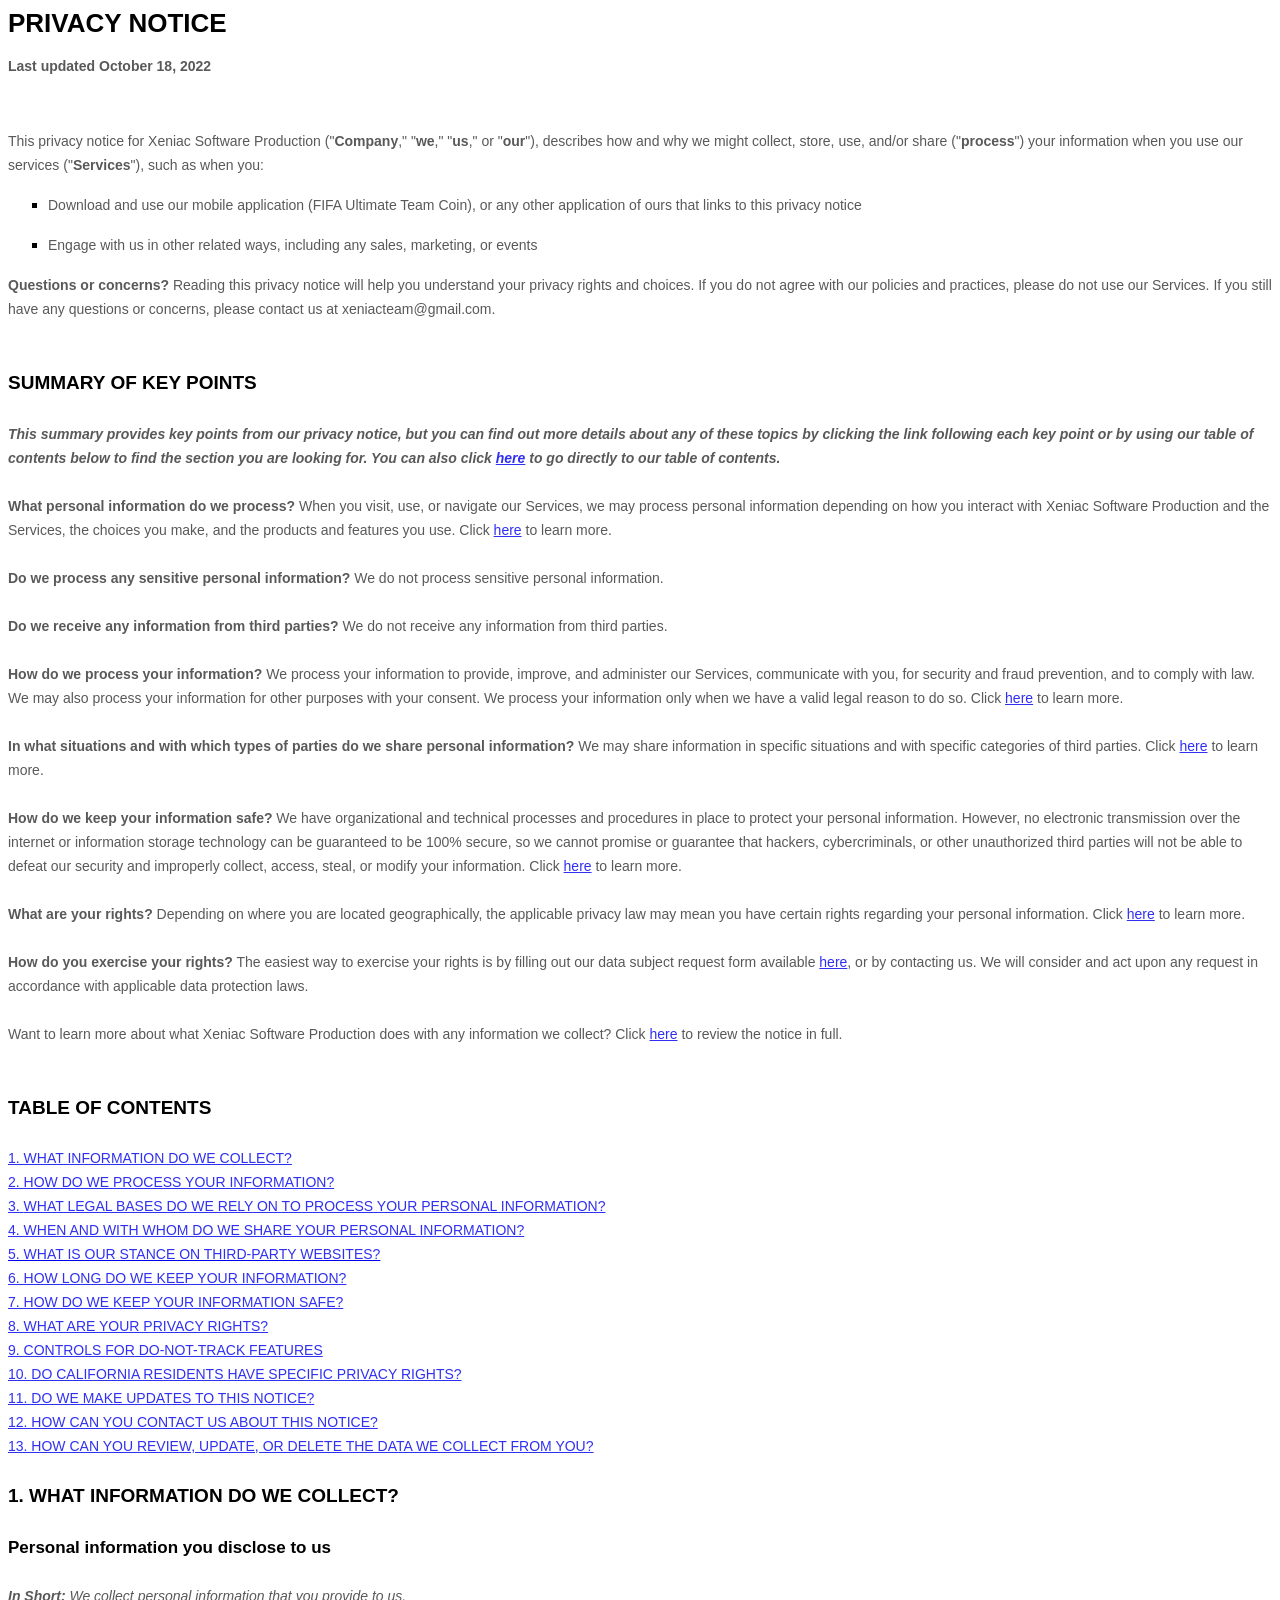
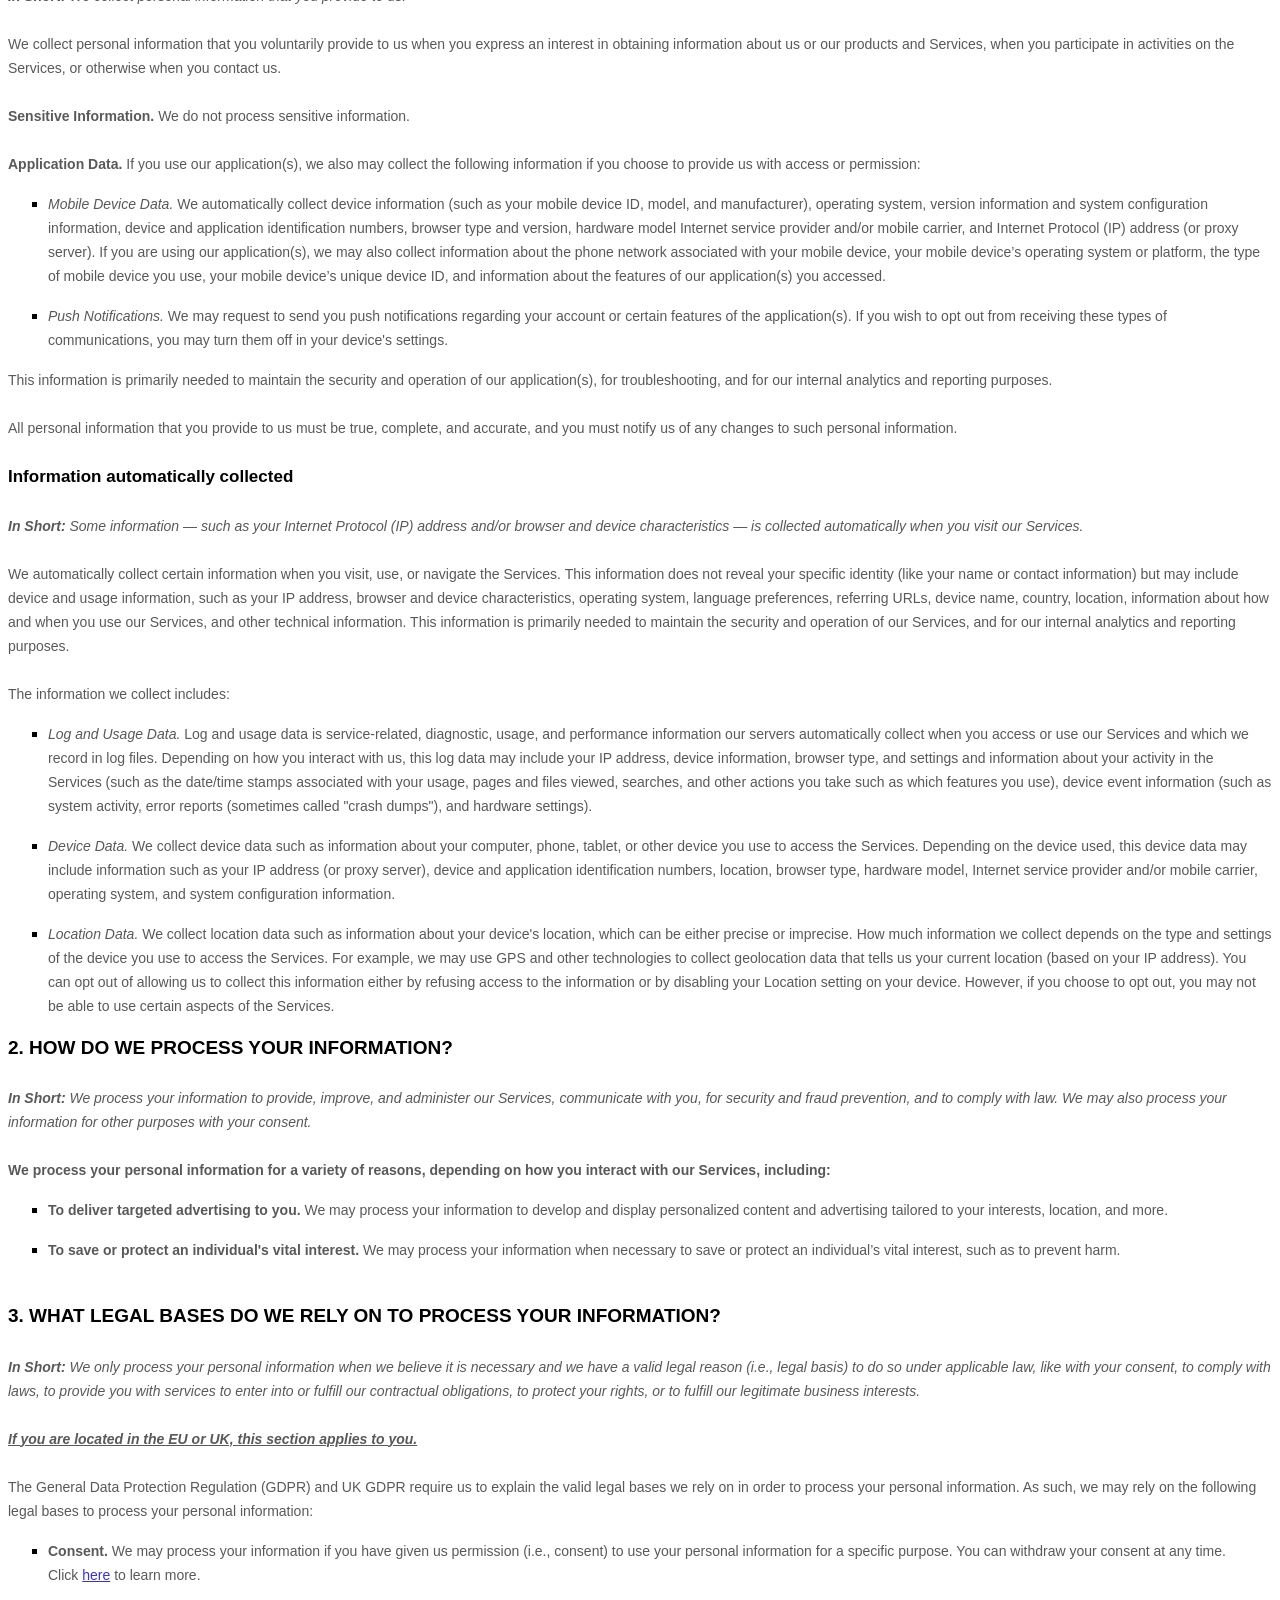
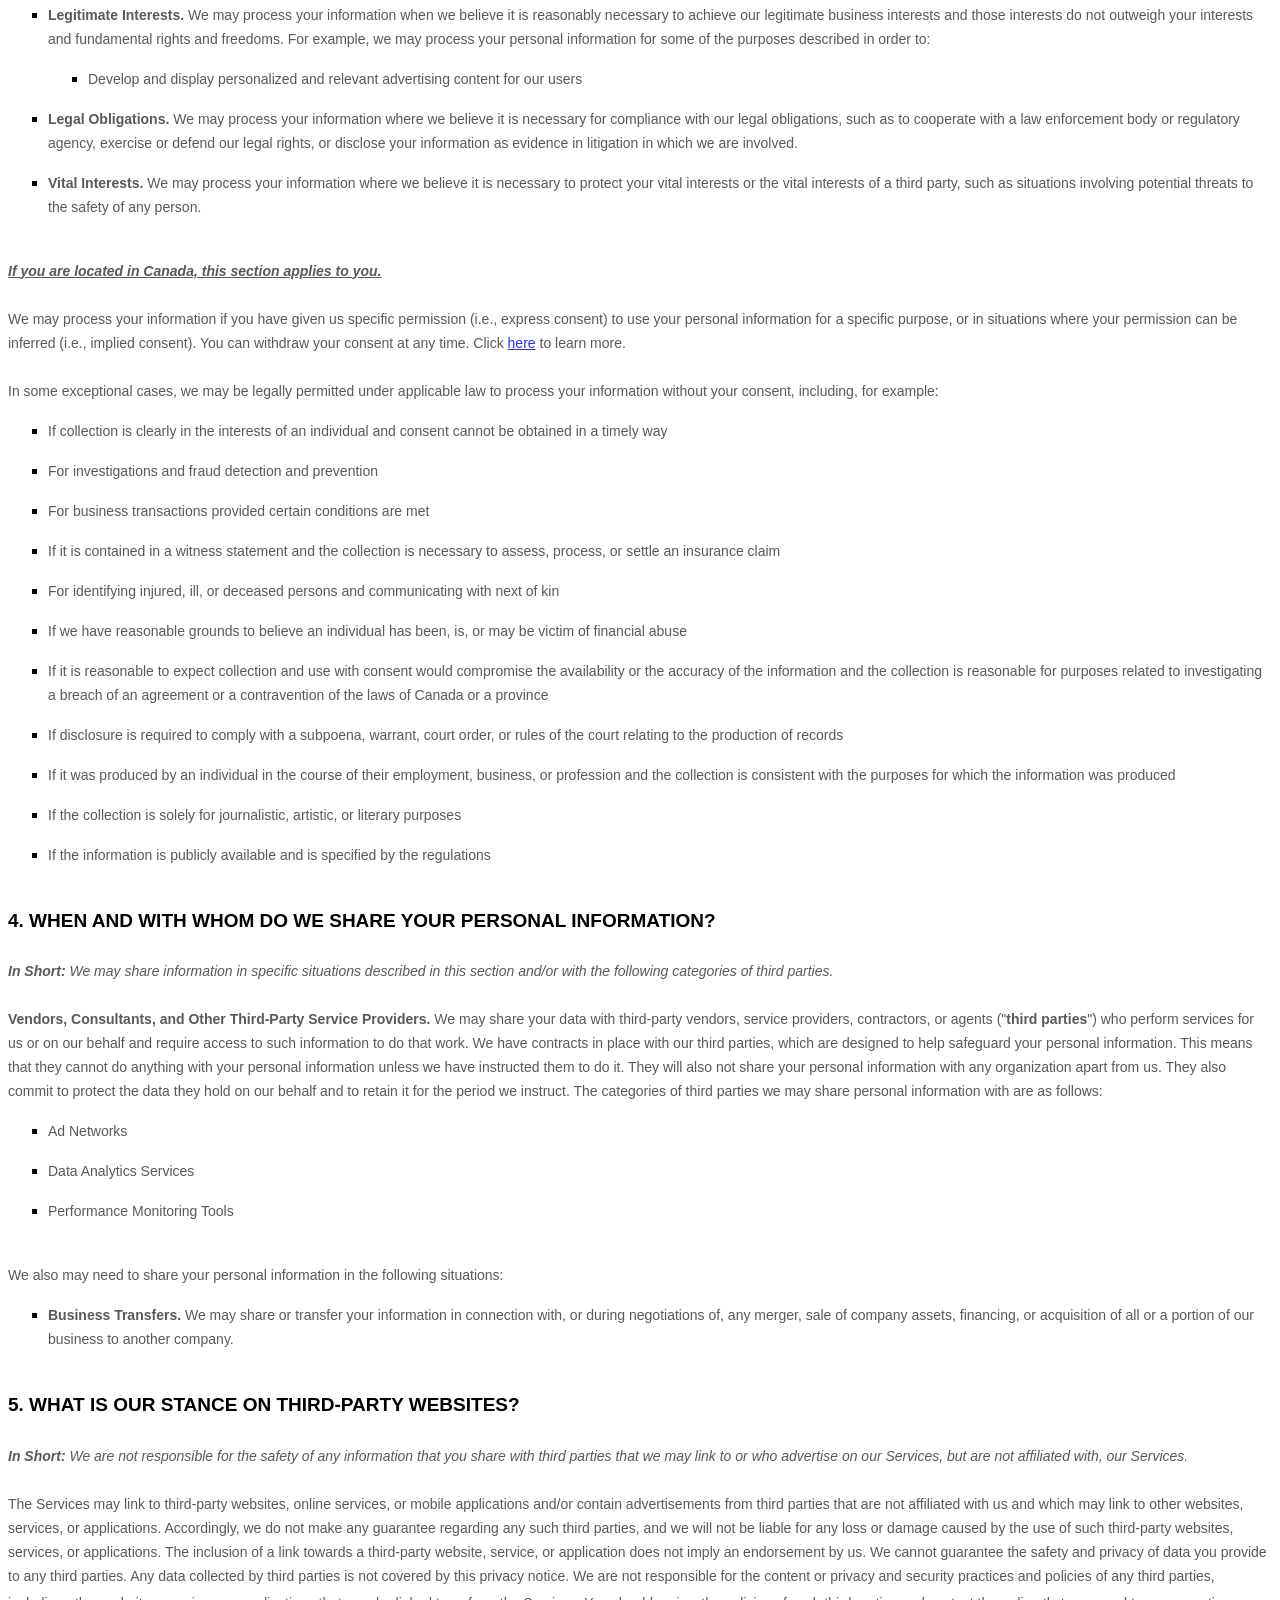
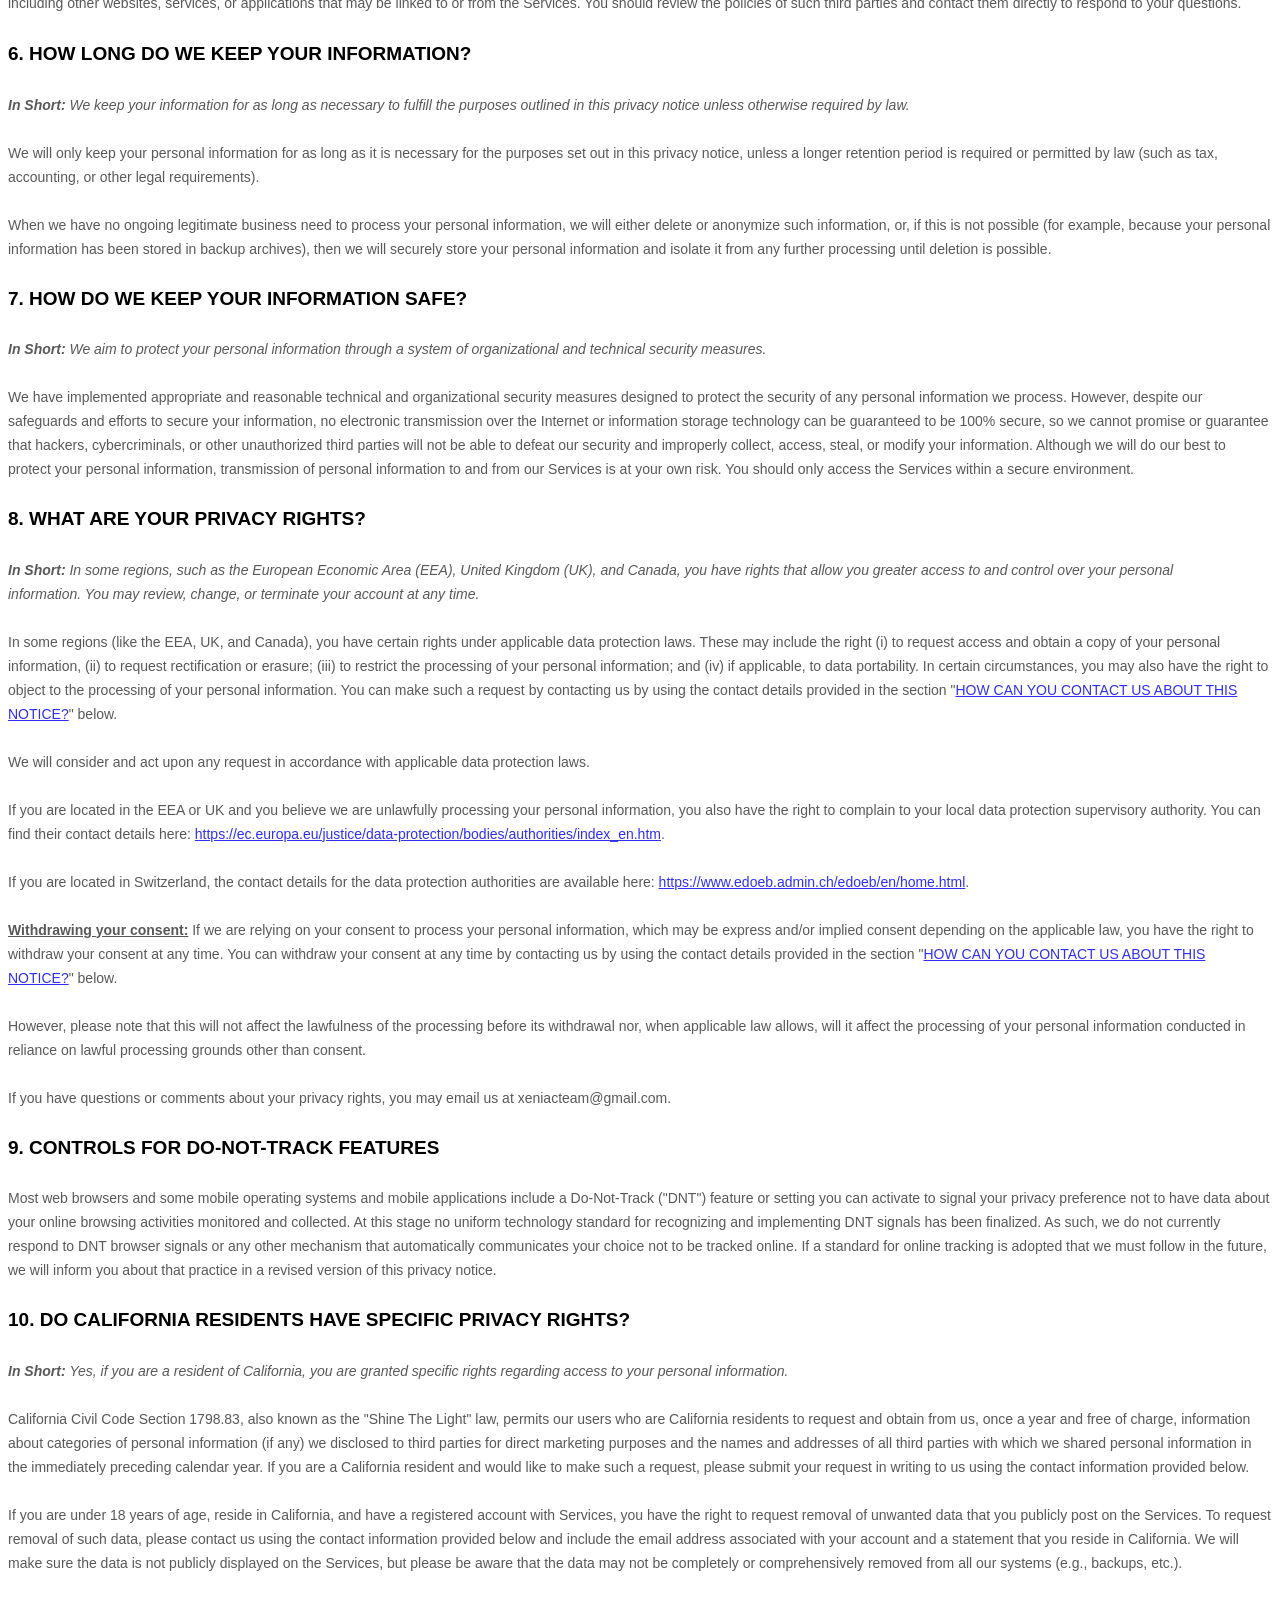
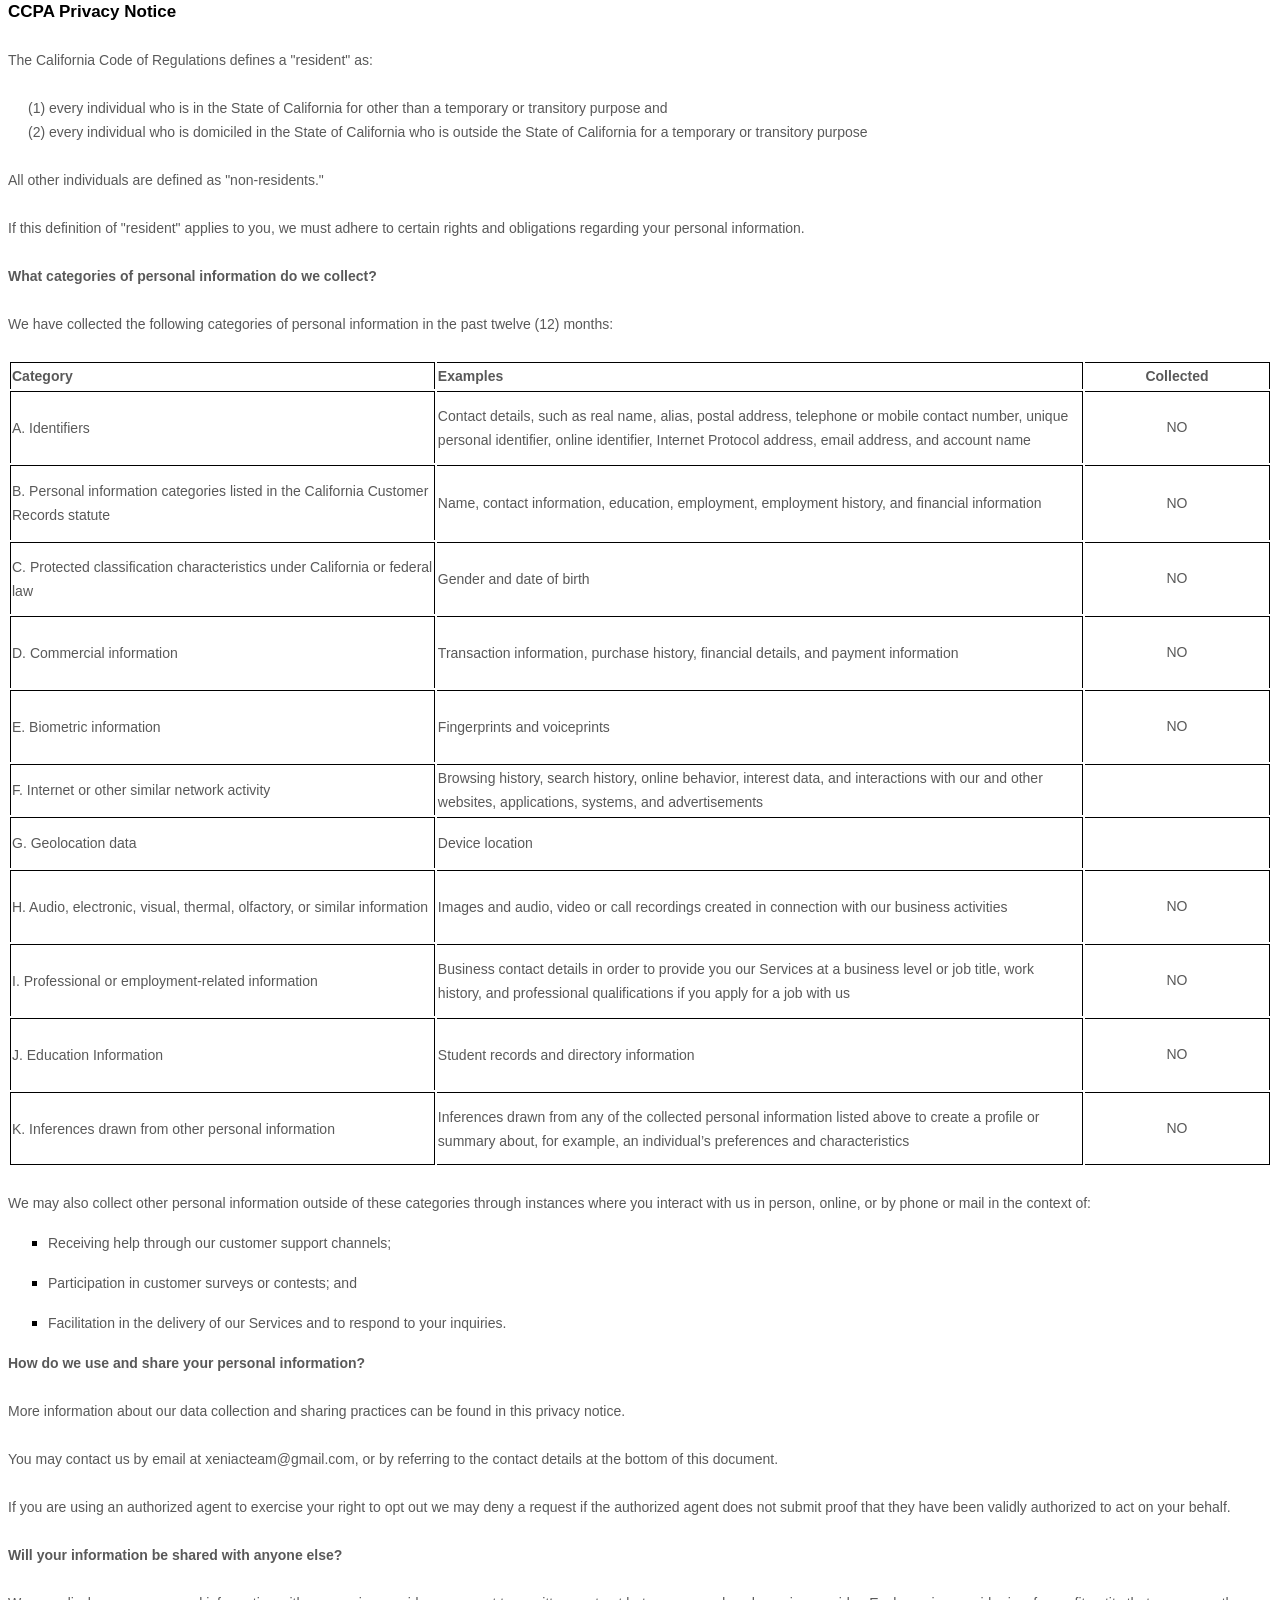
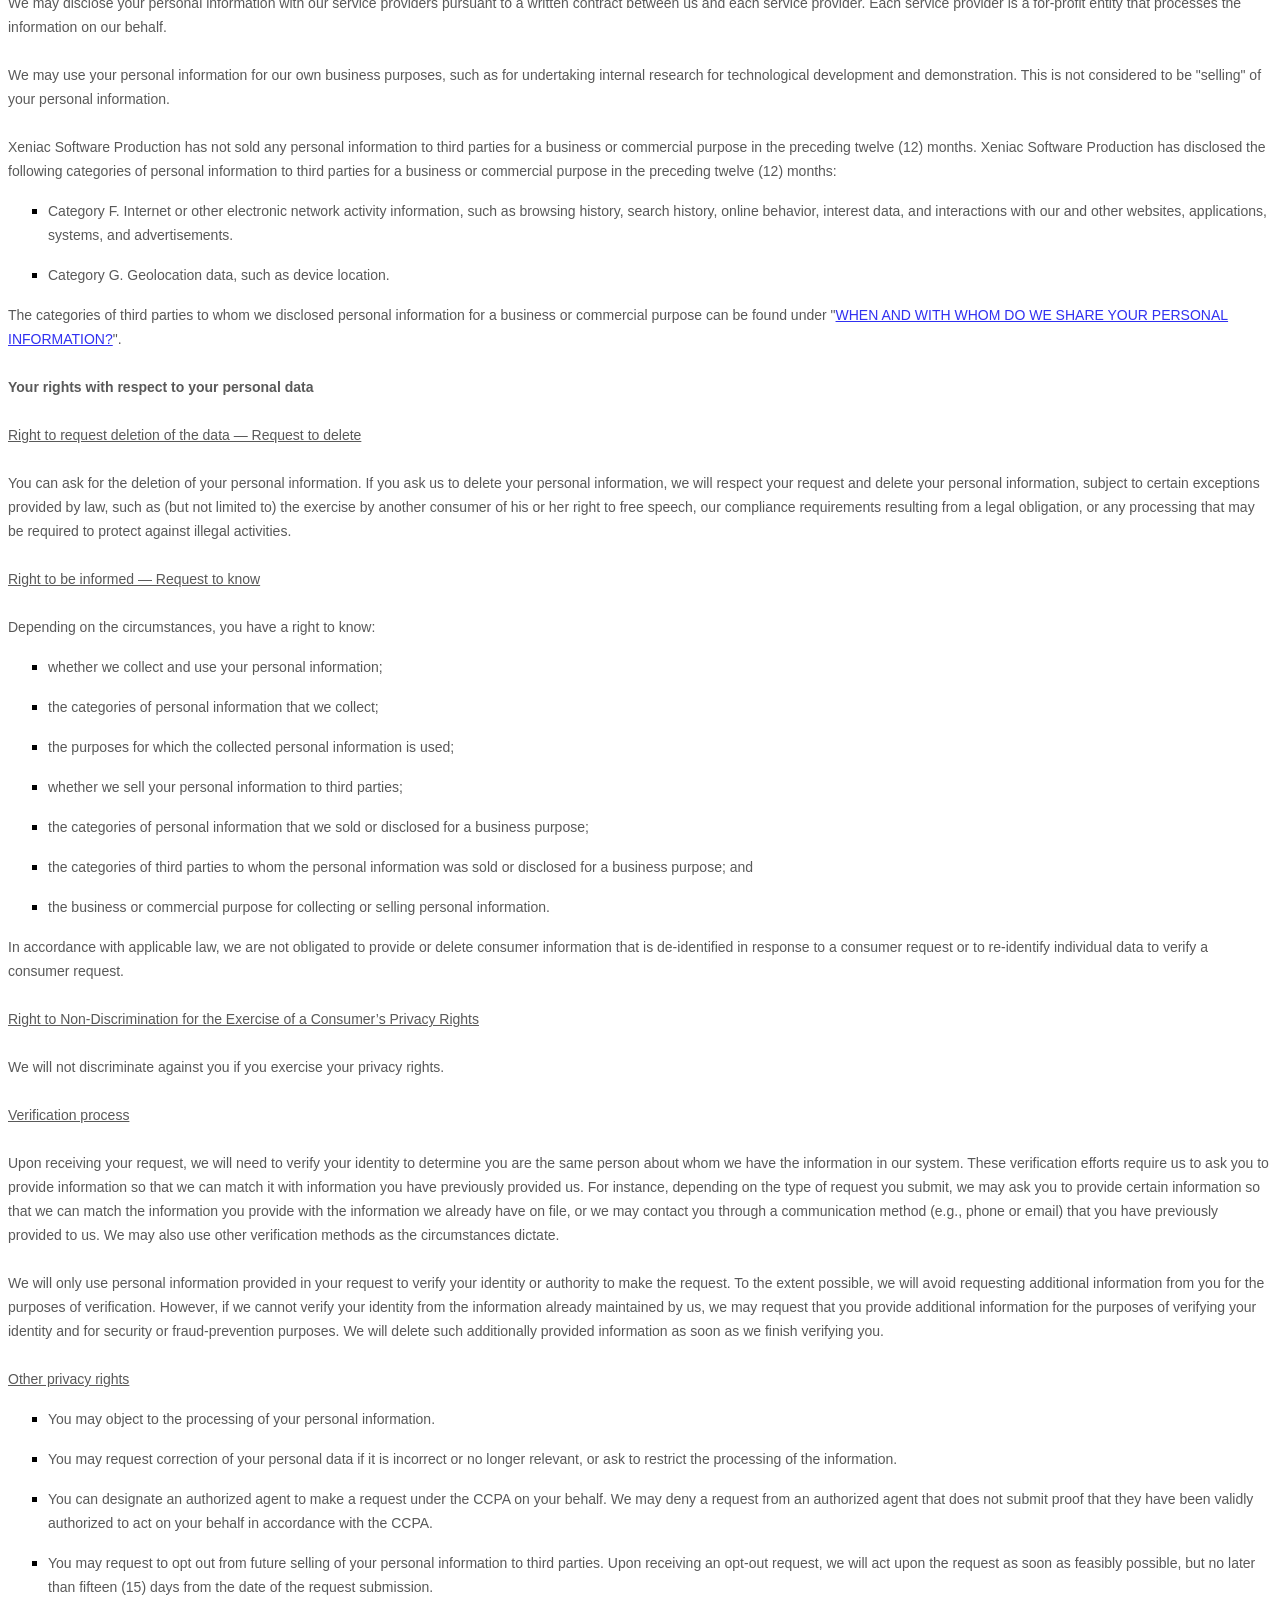
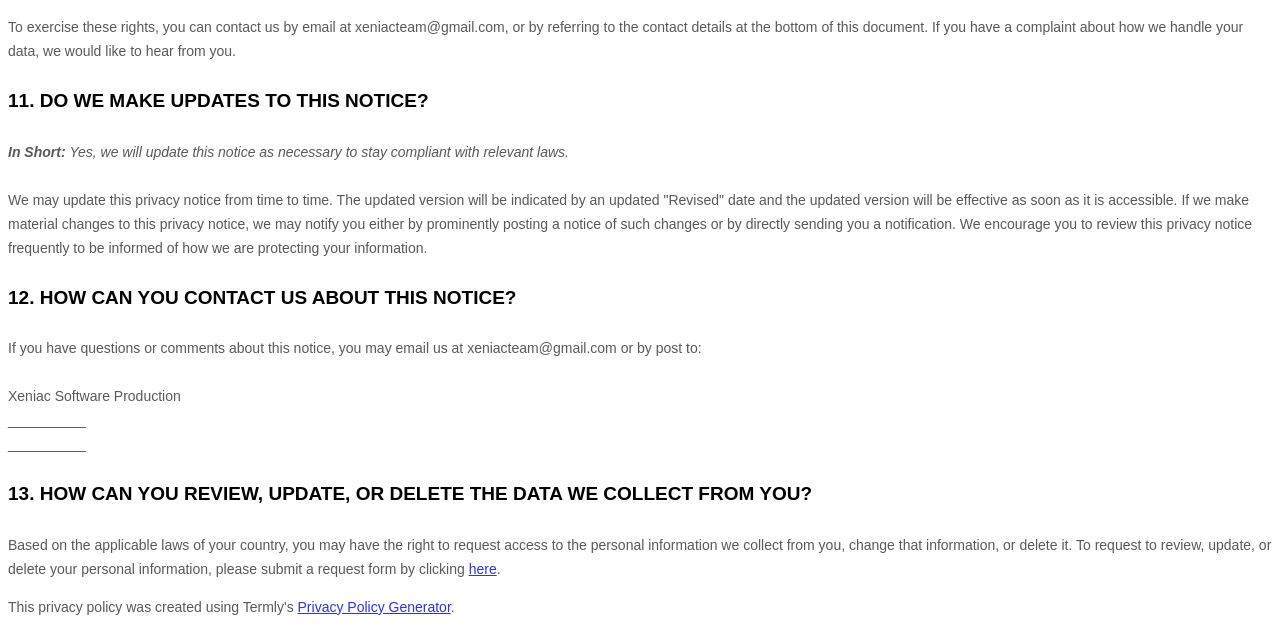
==== privacy_policy.html @ 4c112055 "Initial Commit" ====
<!DOCTYPE html>
<!--suppress HtmlUnknownTag -->
<html lang="en">
<head>
    <meta charset="UTF-8">
    <meta name="viewport" content="width=device-width, initial-scale=1.0">
    <title>Privacy Policy</title>
    <link rel="icon" href="res/favicon.png" type="image/x-icon">
</head>
<style>
    [data-custom-class='body'], [data-custom-class='body'] * {
            background: transparent !important;
          }
  [data-custom-class='title'], [data-custom-class='title'] * {
            font-family: Arial !important;
  font-size: 26px !important;
  color: #000000 !important;
          }
  [data-custom-class='subtitle'], [data-custom-class='subtitle'] * {
            font-family: Arial !important;
  color: #595959 !important;
  font-size: 14px !important;
          }
  [data-custom-class='heading_1'], [data-custom-class='heading_1'] * {
            font-family: Arial !important;
  font-size: 19px !important;
  color: #000000 !important;
          }
  [data-custom-class='heading_2'], [data-custom-class='heading_2'] * {
            font-family: Arial !important;
  font-size: 17px !important;
  color: #000000 !important;
          }
  [data-custom-class='body_text'], [data-custom-class='body_text'] * {
            color: #595959 !important;
  font-size: 14px !important;
  font-family: Arial !important;
          }
  [data-custom-class='link'], [data-custom-class='link'] * {
            color: #3030F1 !important;
  font-size: 14px !important;
  font-family: Arial !important;
  word-break: break-word !important;
          }
</style>

<div data-custom-class="body">
    <div><strong><span style="font-size: 26px;"><span data-custom-class="title">PRIVACY NOTICE</span></span></strong></div><div><br></div><div><span style="color: rgb(127, 127, 127);"><strong><span style="font-size: 15px;"><span data-custom-class="subtitle">Last updated <bdt class="question">October 18, 2022</bdt></span></span></strong></span></div><div><br></div><div><br></div><div><br></div><div style="line-height: 1.5;"><span style="color: rgb(127, 127, 127);"><span style="color: rgb(89, 89, 89); font-size: 15px;"><span data-custom-class="body_text">This privacy notice for <bdt class="question">Xeniac Software Production</bdt><span style="color: rgb(89, 89, 89);"><span data-custom-class="body_text"><bdt class="block-component"></bdt></span></span> (<bdt class="block-component"></bdt>"<bdt class="block-component"></bdt><strong>Company</strong><bdt class="statement-end-if-in-editor"></bdt>," "<strong>we</strong>," "<strong>us</strong>," or "<strong>our</strong>"<bdt class="statement-end-if-in-editor"></bdt></span><span data-custom-class="body_text">), describes how and why we might collect, store, use, and/or share (<bdt class="block-component"></bdt>"<strong>process</strong>"<bdt class="statement-end-if-in-editor"></bdt>) your information when you use our services (<bdt class="block-component"></bdt>"<strong>Services</strong>"<bdt class="statement-end-if-in-editor"></bdt>), such as when you:</span></span></span><span style="font-size: 15px;"><span style="color: rgb(127, 127, 127);"><span data-custom-class="body_text"><span style="color: rgb(89, 89, 89);"><span data-custom-class="body_text"><bdt class="block-component"></bdt></span></span></span></span></span></span></span></span></li></ul><div><bdt class="block-component"><span style="font-size: 15px;"><span style="font-size: 15px;"><span style="color: rgb(127, 127, 127);"><span data-custom-class="body_text"><span style="color: rgb(89, 89, 89);"><span data-custom-class="body_text"><bdt class="block-component"></bdt></span></span></span></span></span></span></bdt></div><ul><li style="line-height: 1.5;"><span style="font-size: 15px; color: rgb(89, 89, 89);"><span style="font-size: 15px; color: rgb(89, 89, 89);"><span data-custom-class="body_text">Download and use<bdt class="block-component"></bdt> our mobile application<bdt class="block-component"></bdt> (<bdt class="question">FIFA Ultimate Team Coin)<span style="font-size: 15px; color: rgb(89, 89, 89);"><span style="font-size: 15px; color: rgb(89, 89, 89);"><span data-custom-class="body_text"><span style="font-size: 15px;"><span style="color: rgb(89, 89, 89);"><span data-custom-class="body_text"><span style="font-size: 15px;"><span style="color: rgb(89, 89, 89);"><bdt class="statement-end-if-in-editor">,</bdt></span></span></span></span></span></span></span></span></bdt></span><span data-custom-class="body_text"><span style="font-size: 15px;"><span style="color: rgb(89, 89, 89);"><span data-custom-class="body_text"><span style="font-size: 15px;"><span style="color: rgb(89, 89, 89);"><bdt class="statement-end-if-in-editor"><bdt class="block-component"> or any other application of ours that links to this privacy notice</bdt></bdt></span></span></span></span></span></span></span></span></li></ul><div style="line-height: 1.5;"><span style="font-size: 15px;"><span style="color: rgb(127, 127, 127);"><span data-custom-class="body_text"><span style="color: rgb(89, 89, 89);"><span data-custom-class="body_text"><bdt class="block-component"></bdt></span></span></span></span></span></div><ul><li style="line-height: 1.5;"><span style="font-size: 15px; color: rgb(89, 89, 89);"><span style="font-size: 15px; color: rgb(89, 89, 89);"><span data-custom-class="body_text">Engage with us in other related ways, including any sales, marketing, or events<span style="font-size: 15px;"><span style="color: rgb(89, 89, 89);"><span data-custom-class="body_text"><span style="font-size: 15px;"><span style="color: rgb(89, 89, 89);"><bdt class="statement-end-if-in-editor"></bdt></span></span></span></span></span></span></span></span></li></ul><div style="line-height: 1.5;"><span style="font-size: 15px;"><span style="color: rgb(127, 127, 127);"><span data-custom-class="body_text"><strong>Questions or concerns? </strong>Reading this privacy notice will help you understand your privacy rights and choices. If you do not agree with our policies and practices, please do not use our Services. If you still have any questions or concerns, please contact us at <bdt class="question">xeniacteam@gmail.com</bdt>.</span></span></span></div><div style="line-height: 1.5;"><br></div><div style="line-height: 1.5;"><br></div><div style="line-height: 1.5;"><strong><span style="font-size: 15px;"><span data-custom-class="heading_1">SUMMARY OF KEY POINTS</span></span></strong></div><div style="line-height: 1.5;"><br></div><div style="line-height: 1.5;"><span style="font-size: 15px;"><span data-custom-class="body_text"><strong><em>This summary provides key points from our privacy notice, but you can find out more details about any of these topics by clicking the link following each key point or by using our table of contents below to find the section you are looking for. You can also click </em></strong></span></span><a data-custom-class="link" href="#toc"><span style="font-size: 15px;"><span data-custom-class="body_text"><strong><em>here</em></strong></span></span></a><span style="font-size: 15px;"><span data-custom-class="body_text"><strong><em> to go directly to our table of contents.</em></strong></span></span></div><div style="line-height: 1.5;"><br></div><div style="line-height: 1.5;"><span style="font-size: 15px;"><span data-custom-class="body_text"><strong>What personal information do we process?</strong> When you visit, use, or navigate our Services, we may process personal information depending on how you interact with <bdt class="block-component"></bdt><bdt class="question">Xeniac Software Production</bdt><bdt class="statement-end-if-in-editor"></bdt> and the Services, the choices you make, and the products and features you use. Click </span></span><a data-custom-class="link" href="#personalinfo"><span style="font-size: 15px;"><span data-custom-class="body_text">here</span></span></a><span style="font-size: 15px;"><span data-custom-class="body_text"> to learn more.</span></span></div><div style="line-height: 1.5;"><br></div><div style="line-height: 1.5;"><span style="font-size: 15px;"><span data-custom-class="body_text"><strong>Do we process any sensitive personal information?</strong> <bdt class="block-component"></bdt>We do not process sensitive personal information.<bdt class="else-block"></bdt></span></span></div><div style="line-height: 1.5;"><br></div><div style="line-height: 1.5;"><span style="font-size: 15px;"><span data-custom-class="body_text"><strong>Do we receive any information from third parties?</strong> <bdt class="block-component"></bdt>We do not receive any information from third parties.<bdt class="else-block"></bdt></span></span></div><div style="line-height: 1.5;"><br></div><div style="line-height: 1.5;"><span style="font-size: 15px;"><span data-custom-class="body_text"><strong>How do we process your information?</strong> We process your information to provide, improve, and administer our Services, communicate with you, for security and fraud prevention, and to comply with law. We may also process your information for other purposes with your consent. We process your information only when we have a valid legal reason to do so. Click </span></span><a data-custom-class="link" href="#infouse"><span style="font-size: 15px;"><span data-custom-class="body_text">here</span></span></a><span style="font-size: 15px;"><span data-custom-class="body_text"> to learn more.</span></span></div><div style="line-height: 1.5;"><br></div><div style="line-height: 1.5;"><span style="font-size: 15px;"><span data-custom-class="body_text"><strong>In what situations and with which <bdt class="block-component"></bdt>types of <bdt class="statement-end-if-in-editor"></bdt>parties do we share personal information?</strong> We may share information in specific situations and with specific <bdt class="block-component"></bdt>categories of <bdt class="statement-end-if-in-editor"></bdt>third parties. Click </span></span><a data-custom-class="link" href="#whoshare"><span style="font-size: 15px;"><span data-custom-class="body_text">here</span></span></a><span style="font-size: 15px;"><span data-custom-class="body_text"> to learn more.<bdt class="block-component"></bdt></span></span></div><div style="line-height: 1.5;"><br></div><div style="line-height: 1.5;"><span style="font-size: 15px;"><span data-custom-class="body_text"><strong>How do we keep your information safe?</strong> We have <bdt class="block-component"></bdt>organizational<bdt class="statement-end-if-in-editor"></bdt> and technical processes and procedures in place to protect your personal information. However, no electronic transmission over the internet or information storage technology can be guaranteed to be 100% secure, so we cannot promise or guarantee that hackers, cybercriminals, or other <bdt class="block-component"></bdt>unauthorized<bdt class="statement-end-if-in-editor"></bdt> third parties will not be able to defeat our security and improperly collect, access, steal, or modify your information. Click </span></span><a data-custom-class="link" href="#infosafe"><span style="font-size: 15px;"><span data-custom-class="body_text">here</span></span></a><span style="font-size: 15px;"><span data-custom-class="body_text"> to learn more.<bdt class="statement-end-if-in-editor"></bdt></span></span></div><div style="line-height: 1.5;"><br></div><div style="line-height: 1.5;"><span style="font-size: 15px;"><span data-custom-class="body_text"><strong>What are your rights?</strong> Depending on where you are located geographically, the applicable privacy law may mean you have certain rights regarding your personal information. Click </span></span><a data-custom-class="link" href="#privacyrights"><span style="font-size: 15px;"><span data-custom-class="body_text">here</span></span></a><span style="font-size: 15px;"><span data-custom-class="body_text"> to learn more.</span></span></div><div style="line-height: 1.5;"><br></div><div style="line-height: 1.5;"><span style="font-size: 15px;"><span data-custom-class="body_text"><strong>How do you exercise your rights?</strong> The easiest way to exercise your rights is by filling out our data subject request form available <bdt class="block-component"></bdt></span></span><a data-custom-class="link" href="https://app.termly.io/notify/980e3aca-04c4-46aa-a276-099172896edf" rel="noopener noreferrer" target="_blank"><span style="font-size: 15px;"><span data-custom-class="body_text">here</span></span></a><span style="font-size: 15px;"><span data-custom-class="body_text"><bdt class="block-component"></bdt>, or by contacting us. We will consider and act upon any request in accordance with applicable data protection laws.</span></span></div><div style="line-height: 1.5;"><br></div><div style="line-height: 1.5;"><span style="font-size: 15px;"><span data-custom-class="body_text">Want to learn more about what <bdt class="block-component"></bdt><bdt class="question">Xeniac Software Production</bdt><bdt class="statement-end-if-in-editor"></bdt> does with any information we collect? Click </span></span><a data-custom-class="link" href="#toc"><span style="font-size: 15px;"><span data-custom-class="body_text">here</span></span></a><span style="font-size: 15px;"><span data-custom-class="body_text"> to review the notice in full.</span></span></div><div style="line-height: 1.5;"><br></div><div style="line-height: 1.5;"><br></div><div id="toc" style="line-height: 1.5;"><span style="font-size: 15px;"><span style="color: rgb(127, 127, 127);"><span style="color: rgb(0, 0, 0);"><strong><span data-custom-class="heading_1">TABLE OF CONTENTS</span></strong></span></span></span></div><div style="line-height: 1.5;"><br></div><div style="line-height: 1.5;"><span style="font-size: 15px;"><a data-custom-class="link" href="#infocollect"><span style="color: rgb(89, 89, 89);">1. WHAT INFORMATION DO WE COLLECT?</span></a></span></div><div style="line-height: 1.5;"><span style="font-size: 15px;"><a data-custom-class="link" href="#infouse"><span style="color: rgb(89, 89, 89);">2. HOW DO WE PROCESS YOUR INFORMATION?<bdt class="block-component"></bdt></span></a></span></div><div style="line-height: 1.5;"><span style="font-size: 15px;"><a data-custom-class="link" href="#legalbases"><span style="color: rgb(89, 89, 89);">3. <span style="font-size: 15px;"><span style="color: rgb(89, 89, 89);">WHAT LEGAL BASES DO WE RELY ON TO PROCESS YOUR PERSONAL INFORMATION?</span></span><bdt class="statement-end-if-in-editor"></bdt></span></a></span></div><div style="line-height: 1.5;"><span style="font-size: 15px;"><span style="color: rgb(89, 89, 89);"><a data-custom-class="link" href="#whoshare">4. WHEN AND WITH WHOM DO WE SHARE YOUR PERSONAL INFORMATION?</a></span><span data-custom-class="body_text"><bdt class="block-component"></bdt></span></span></div><div style="line-height: 1.5;"><span style="font-size: 15px;"><a href="#3pwebsites"><span data-custom-class="link">5. WHAT IS OUR STANCE ON THIRD-PARTY WEBSITES?<bdt class="statement-end-if-in-editor"></bdt></span></a><span style="color: rgb(127, 127, 127);"><span style="color: rgb(89, 89, 89);"><span data-custom-class="body_text"><span style="color: rgb(89, 89, 89);"><bdt class="block-component"></bdt></span></span><span data-custom-class="body_text"><span style="color: rgb(89, 89, 89);"><span style="color: rgb(89, 89, 89);"><span style="color: rgb(89, 89, 89);"><bdt class="block-component"></bdt></span></span><bdt class="block-component"></bdt></span></span></span></span></span></div><div style="line-height: 1.5;"><span style="font-size: 15px;"><a data-custom-class="link" href="#inforetain"><span style="color: rgb(89, 89, 89);">6. HOW LONG DO WE KEEP YOUR INFORMATION?</span></a><span style="color: rgb(127, 127, 127);"><span style="color: rgb(89, 89, 89);"><span data-custom-class="body_text"><span style="color: rgb(89, 89, 89);"><span style="color: rgb(89, 89, 89);"><bdt class="block-component"></bdt></span></span></span></span></span></span></div><div style="line-height: 1.5;"><span style="font-size: 15px;"><a data-custom-class="link" href="#infosafe"><span style="color: rgb(89, 89, 89);">7. HOW DO WE KEEP YOUR INFORMATION SAFE?</span></a><span style="color: rgb(127, 127, 127);"><span style="color: rgb(89, 89, 89);"><span data-custom-class="body_text"><span style="color: rgb(89, 89, 89);"><bdt class="statement-end-if-in-editor"></bdt><bdt class="block-component"></bdt></span></span></span></span></span></div><div style="line-height: 1.5;"><span style="font-size: 15px;"><span style="color: rgb(89, 89, 89);"><a data-custom-class="link" href="#privacyrights">8. WHAT ARE YOUR PRIVACY RIGHTS?</a></span></span></div><div style="line-height: 1.5;"><span style="font-size: 15px;"><a data-custom-class="link" href="#DNT"><span style="color: rgb(89, 89, 89);">9. CONTROLS FOR DO-NOT-TRACK FEATURES</span></a></span></div><div style="line-height: 1.5;"><span style="font-size: 15px;"><a data-custom-class="link" href="#caresidents"><span style="color: rgb(89, 89, 89);">10. DO CALIFORNIA RESIDENTS HAVE SPECIFIC PRIVACY RIGHTS?</span></a></span></div><div style="line-height: 1.5;"><span style="font-size: 15px;"><a data-custom-class="link" href="#policyupdates"><span style="color: rgb(89, 89, 89);">11. DO WE MAKE UPDATES TO THIS NOTICE?</span></a></span></div><div style="line-height: 1.5;"><a data-custom-class="link" href="#contact"><span style="color: rgb(89, 89, 89); font-size: 15px;">12. HOW CAN YOU CONTACT US ABOUT THIS NOTICE?</span></a></div><div style="line-height: 1.5;"><a data-custom-class="link" href="#request"><span style="color: rgb(89, 89, 89);">13. HOW CAN YOU REVIEW, UPDATE, OR DELETE THE DATA WE COLLECT FROM YOU?</span></a></div><div style="line-height: 1.5;"><br></div><div id="infocollect" style="line-height: 1.5;"><span style="color: rgb(127, 127, 127);"><span style="color: rgb(89, 89, 89); font-size: 15px;"><span style="font-size: 15px; color: rgb(89, 89, 89);"><span style="font-size: 15px; color: rgb(89, 89, 89);"><span id="control" style="color: rgb(0, 0, 0);"><strong><span data-custom-class="heading_1">1. WHAT INFORMATION DO WE COLLECT?</span></strong></span></span></span></span></span></div><div style="line-height: 1.5;"><br></div><div id="personalinfo" style="line-height: 1.5;"><span data-custom-class="heading_2" style="color: rgb(0, 0, 0);"><span style="font-size: 15px;"><strong>Personal information you disclose to us</strong></span></span></div><div><div><br></div><div style="line-height: 1.5;"><span style="color: rgb(127, 127, 127);"><span style="color: rgb(89, 89, 89); font-size: 15px;"><span data-custom-class="body_text"><span style="font-size: 15px; color: rgb(89, 89, 89);"><span style="font-size: 15px; color: rgb(89, 89, 89);"><span data-custom-class="body_text"><strong><em>In Short:</em></strong></span></span></span></span><span data-custom-class="body_text"><span style="font-size: 15px; color: rgb(89, 89, 89);"><span style="font-size: 15px; color: rgb(89, 89, 89);"><span data-custom-class="body_text"><strong><em> </em></strong><em>We collect personal information that you provide to us.</em></span></span></span></span></span></span></div></div><div style="line-height: 1.5;"><br></div><div style="line-height: 1.5;"><span style="font-size: 15px; color: rgb(89, 89, 89);"><span style="font-size: 15px; color: rgb(89, 89, 89);"><span data-custom-class="body_text">We collect personal information that you voluntarily provide to us when you <span style="font-size: 15px;"><bdt class="block-component"></bdt></span></span><span data-custom-class="body_text">express an interest in obtaining information about us or our products and Services, when you participate in activities on the Services, or otherwise when you contact us.</span></span></span></span></div><div style="line-height: 1.5;"><br></div><div style="line-height: 1.5;"><span style="font-size: 15px; color: rgb(89, 89, 89);"><span style="font-size: 15px; color: rgb(89, 89, 89);"><span data-custom-class="body_text"><span style="font-size: 15px;"><bdt class="block-component"></bdt></span></span></span></span></span></div><div id="sensitiveinfo" style="line-height: 1.5;"><span style="font-size: 15px;"><span data-custom-class="body_text"><strong>Sensitive Information.</strong> <bdt class="block-component"></bdt>We do not process sensitive information.</span></span></div><div style="line-height: 1.5;"><br></div><div style="line-height: 1.5;"><span style="font-size: 15px;"><span data-custom-class="body_text"><bdt class="else-block"></bdt></span></span><span style="font-size: 15px; color: rgb(89, 89, 89);"><span style="font-size: 15px; color: rgb(89, 89, 89);"><span data-custom-class="body_text"><span style="font-size: 15px;"><span data-custom-class="body_text"><bdt class="block-component"><bdt class="block-component"></bdt></bdt></span></span></span></span><bdt class="block-component"> <bdt class="block-component"></bdt></bdt></div><div style="line-height: 1.5;"><span data-custom-class="body_text"><span style="font-size: 15px;"><strong>Application Data.</strong> If you use our application(s), we also may collect the following information if you choose to provide us with access or permission:<bdt class="block-component"></bdt></span></span></li></ul><div style="line-height: 1.5;"><bdt class="block-component"><span style="font-size: 15px;"><span data-custom-class="body_text"></bdt></span></span></li></ul><div style="line-height: 1.5;"><bdt class="block-component"><span style="font-size: 15px;"><span data-custom-class="body_text"></span></span></bdt></div><ul><li style="line-height: 1.5;"><span style="font-size: 15px;"><span data-custom-class="body_text"><em>Mobile Device Data.</em> We automatically collect device information (such as your mobile device ID, model, and manufacturer), operating system, version information and system configuration information, device and application identification numbers, browser type and version, hardware model Internet service provider and/or mobile carrier, and Internet Protocol (IP) address (or proxy server). If you are using our application(s), we may also collect information about the phone network associated with your mobile device, your mobile device’s operating system or platform, the type of mobile device you use, your mobile device’s unique device ID, and information about the features of our application(s) you accessed.<bdt class="statement-end-if-in-editor"></bdt></span></span></li></ul><div style="line-height: 1.5;"><bdt class="block-component"><span style="font-size: 15px;"><span data-custom-class="body_text"></span></span></bdt></div><ul><li style="line-height: 1.5;"><span style="font-size: 15px;"><span data-custom-class="body_text"><em>Push Notifications.</em> We may request to send you push notifications regarding your account or certain features of the application(s). If you wish to opt out from receiving these types of communications, you may turn them off in your device's settings.<bdt class="statement-end-if-in-editor"></bdt></span></span></li></ul><div style="line-height: 1.5;"><span style="font-size: 15px;"><span data-custom-class="body_text">This information is primarily needed to maintain the security and operation of our application(s), for troubleshooting, and for our internal analytics and reporting purposes.</span></span></div><div style="line-height: 1.5;"><br></div><div style="line-height: 1.5;"><bdt class="statement-end-if-in-editor"><span style="font-size: 15px;"><span data-custom-class="body_text"></span></span></bdt></div><div style="line-height: 1.5;"><span style="font-size: 15px; color: rgb(89, 89, 89);"><span style="font-size: 15px; color: rgb(89, 89, 89);"><span data-custom-class="body_text">All personal information that you provide to us must be true, complete, and accurate, and you must notify us of any changes to such personal information.</span></span></span></div><div style="line-height: 1.5;"><br></div><div style="line-height: 1.5;"><span style="font-size: 15px; color: rgb(89, 89, 89);"><span style="font-size: 15px; color: rgb(89, 89, 89);"><span data-custom-class="body_text"><bdt class="block-component"></bdt></span></span></span></div><div style="line-height: 1.5;"><span data-custom-class="heading_2" style="color: rgb(0, 0, 0);"><span style="font-size: 15px;"><strong>Information automatically collected</strong></span></span></div><div><div><br></div><div style="line-height: 1.5;"><span style="color: rgb(127, 127, 127);"><span style="color: rgb(89, 89, 89); font-size: 15px;"><span data-custom-class="body_text"><span style="font-size: 15px; color: rgb(89, 89, 89);"><span style="font-size: 15px; color: rgb(89, 89, 89);"><span data-custom-class="body_text"><strong><em>In Short:</em></strong></span></span></span></span><span data-custom-class="body_text"><span style="font-size: 15px; color: rgb(89, 89, 89);"><span style="font-size: 15px; color: rgb(89, 89, 89);"><span data-custom-class="body_text"><strong><em> </em></strong><em>Some information — such as your Internet Protocol (IP) address and/or browser and device characteristics — is collected automatically when you visit our Services.</em></span></span></span></span></span></span></div></div><div style="line-height: 1.5;"><br></div><div style="line-height: 1.5;"><span style="font-size: 15px; color: rgb(89, 89, 89);"><span style="font-size: 15px; color: rgb(89, 89, 89);"><span data-custom-class="body_text">We automatically collect certain information when you visit, use, or navigate the Services. This information does not reveal your specific identity (like your name or contact information) but may include device and usage information, such as your IP address, browser and device characteristics, operating system, language preferences, referring URLs, device name, country, location, information about how and when you use our Services, and other technical information. This information is primarily needed to maintain the security and operation of our Services, and for our internal analytics and reporting purposes.</span></span></span></div><div style="line-height: 1.5;"><br></div><div style="line-height: 1.5;"><span style="font-size: 15px; color: rgb(89, 89, 89);"><span style="font-size: 15px; color: rgb(89, 89, 89);"><span data-custom-class="body_text"><bdt class="block-component"></span></bdt></span><span data-custom-class="body_text"><bdt class="block-component"></bdt></span></span></span></div><div style="line-height: 1.5;"><span style="font-size: 15px; color: rgb(89, 89, 89);"><span style="font-size: 15px; color: rgb(89, 89, 89);"><span data-custom-class="body_text">The information we collect includes:<bdt class="block-component"></bdt></span></span></span></div><ul><li style="line-height: 1.5;"><span style="font-size: 15px; color: rgb(89, 89, 89);"><span style="font-size: 15px; color: rgb(89, 89, 89);"><span data-custom-class="body_text"><em>Log and Usage Data.</em> Log and usage data is service-related, diagnostic, usage, and performance information our servers automatically collect when you access or use our Services and which we record in log files. Depending on how you interact with us, this log data may include your IP address, device information, browser type, and settings and information about your activity in the Services<span style="font-size: 15px;"> </span>(such as the date/time stamps associated with your usage, pages and files viewed, searches, and other actions you take such as which features you use), device event information (such as system activity, error reports (sometimes called <bdt class="block-component"></bdt>"crash dumps"<bdt class="statement-end-if-in-editor"></bdt>), and hardware settings).<span style="font-size: 15px;"><span style="color: rgb(89, 89, 89);"><span data-custom-class="body_text"><span style="font-size: 15px;"><span style="color: rgb(89, 89, 89);"><bdt class="statement-end-if-in-editor"></bdt></span></span></span></span></span></span></span></span></li></ul><div style="line-height: 1.5;"><bdt class="block-component"><span style="font-size: 15px;"><span data-custom-class="body_text"></span></span></bdt></div><ul><li style="line-height: 1.5;"><span style="font-size: 15px; color: rgb(89, 89, 89);"><span style="font-size: 15px; color: rgb(89, 89, 89);"><span data-custom-class="body_text"><em>Device Data.</em> We collect device data such as information about your computer, phone, tablet, or other device you use to access the Services. Depending on the device used, this device data may include information such as your IP address (or proxy server), device and application identification numbers, location, browser type, hardware model, Internet service provider and/or mobile carrier, operating system, and system configuration information.<span style="font-size: 15px;"><span style="color: rgb(89, 89, 89);"><span data-custom-class="body_text"><span style="font-size: 15px;"><span style="color: rgb(89, 89, 89);"><bdt class="statement-end-if-in-editor"></bdt></span></span></span></span></span></span></span></span></li></ul><div style="line-height: 1.5;"><bdt class="block-component"><span style="font-size: 15px;"><span data-custom-class="body_text"></span></span></bdt></div><ul><li style="line-height: 1.5;"><span style="font-size: 15px; color: rgb(89, 89, 89);"><span style="font-size: 15px; color: rgb(89, 89, 89);"><span data-custom-class="body_text"><em>Location Data.</em> We collect location data such as information about your device's location, which can be either precise or imprecise. How much information we collect depends on the type and settings of the device you use to access the Services. For example, we may use GPS and other technologies to collect geolocation data that tells us your current location (based on your IP address). You can opt out of allowing us to collect this information either by refusing access to the information or by disabling your Location setting on your device. However, if you choose to opt out, you may not be able to use certain aspects of the Services.<span style="font-size: 15px;"><span style="color: rgb(89, 89, 89);"><span data-custom-class="body_text"><span style="font-size: 15px;"><span style="color: rgb(89, 89, 89);"><bdt class="statement-end-if-in-editor"></bdt></span></span></span></span></span></span></span></span></li></ul><div><bdt class="block-component"><span style="font-size: 15px;"></bdt></bdt><bdt class="statement-end-if-in-editor"></bdt></bdt></span><span data-custom-class="body_text"><span style="color: rgb(89, 89, 89); font-size: 15px;"><span data-custom-class="body_text"><span style="color: rgb(89, 89, 89); font-size: 15px;"><span data-custom-class="body_text"><bdt class="statement-end-if-in-editor"><bdt class="block-component"></bdt></bdt></span></span></span></span></bdt></span></span></span></span></span></span></span></span><span style="font-size: 15px;"><span data-custom-class="body_text"><bdt class="block-component"></bdt></span></span></div><div id="infouse" style="line-height: 1.5;"><span style="color: rgb(127, 127, 127);"><span style="color: rgb(89, 89, 89); font-size: 15px;"><span style="font-size: 15px; color: rgb(89, 89, 89);"><span style="font-size: 15px; color: rgb(89, 89, 89);"><span id="control" style="color: rgb(0, 0, 0);"><strong><span data-custom-class="heading_1">2. HOW DO WE PROCESS YOUR INFORMATION?</span></strong></span></span></span></span></span></div><div><div style="line-height: 1.5;"><br></div><div style="line-height: 1.5;"><span style="color: rgb(127, 127, 127);"><span style="color: rgb(89, 89, 89); font-size: 15px;"><span data-custom-class="body_text"><span style="font-size: 15px; color: rgb(89, 89, 89);"><span style="font-size: 15px; color: rgb(89, 89, 89);"><span data-custom-class="body_text"><strong><em>In Short: </em></strong><em>We process your information to provide, improve, and administer our Services, communicate with you, for security and fraud prevention, and to comply with law. We may also process your information for other purposes with your consent.</em></span></span></span></span></span></span></div></div><div style="line-height: 1.5;"><br></div><div style="line-height: 1.5;"><span style="font-size: 15px; color: rgb(89, 89, 89);"><span style="font-size: 15px; color: rgb(89, 89, 89);"><span data-custom-class="body_text"><strong>We process your personal information for a variety of reasons, depending on how you interact with our Services, including:</strong><bdt class="block-component"></bdt></span></span></span></span></span></span></span></span></span></span></span></span></li></ul><div style="line-height: 1.5;"><span style="font-size: 15px; color: rgb(89, 89, 89);"><span style="font-size: 15px; color: rgb(89, 89, 89);"><span data-custom-class="body_text"><bdt class="block-component"></bdt></span></span></span></span></span></span></span></span></span></span></span></span></span></span></span></li></ul><div style="line-height: 1.5;"><span style="font-size: 15px; color: rgb(89, 89, 89);"><span style="font-size: 15px; color: rgb(89, 89, 89);"><span data-custom-class="body_text"><bdt class="block-component"></bdt></span></span></span></span></span></span></span></span></span></span></span></span></span></span></span></span></span></span></span></span></span></li></ul><div style="line-height: 1.5;"><span style="font-size: 15px; color: rgb(89, 89, 89);"><span style="font-size: 15px; color: rgb(89, 89, 89);"><span data-custom-class="body_text"><bdt class="block-component"></bdt></span></span></span></span></span></span></span></span></span></span></span></span></li></ul><div style="line-height: 1.5;"><span style="font-size: 15px; color: rgb(89, 89, 89);"><span style="font-size: 15px; color: rgb(89, 89, 89);"><span data-custom-class="body_text"><bdt class="block-component"></bdt></span></span></span></li></ul><div style="line-height: 1.5;"><bdt class="block-component"><span style="font-size: 15px;"></bdt></span></span></span></span></span></span></li></ul><div style="line-height: 1.5;"><bdt class="block-component"><span style="font-size: 15px;"></bdt></span></span></span></span></span></span></span></span></span></li></ul><div style="line-height: 1.5;"><bdt class="block-component"><span style="font-size: 15px;"></bdt></span></span></span></span></span></span></span></span></span></span></span></span></li></ul><div style="line-height: 1.5;"><bdt class="block-component"><span style="font-size: 15px;"><span data-custom-class="body_text"></span></span></bdt></li></ul><p style="font-size: 15px; line-height: 1.5;"><bdt class="block-component"><span style="font-size: 15px;"></bdt></span></span></span></span></span></span></span></span></span></span></span></li></ul><p style="font-size: 15px; line-height: 1.5;"><bdt class="block-component"><span style="font-size: 15px;"></bdt></span></span></span></span></span></span></span></span></span></span></span></li></ul><p style="font-size: 15px; line-height: 1.5;"><bdt class="block-component"></bdt></span></span></span></span></span></span></span></span></span></span></span></li></ul><p style="font-size: 15px; line-height: 1.5;"><bdt class="block-component"></bdt></span></span></span></span></span></span></span></span></span></span></span></li></ul><div style="line-height: 1.5;"><bdt class="block-component"><span style="font-size: 15px;"></bdt></span></span></span></span></span></span></span></span></span></span></span></span></li></ul><div style="line-height: 1.5;"><bdt class="block-component"><span style="font-size: 15px;"></bdt></span></span></span></li></ul><div style="line-height: 1.5;"><bdt class="block-component"><span style="font-size: 15px;"></bdt></span></span></span></li></ul><div style="line-height: 1.5;"><span style="font-size: 15px;"><bdt class="block-component"><span data-custom-class="body_text"></span></bdt></span></div><ul><li style="line-height: 1.5;"><span style="font-size: 15px;"><span data-custom-class="body_text"><strong>To deliver targeted advertising to you.</strong> We may process your information to develop and display <bdt class="block-component"></bdt>personalized<bdt class="statement-end-if-in-editor"></bdt> content and advertising tailored to your interests, location, and more.<bdt class="block-component"></bdt></span><bdt class="block-component"><span data-custom-class="body_text"></span></bdt></span></li></ul><div style="line-height: 1.5;"><bdt class="block-component"><span style="font-size: 15px;"><span data-custom-class="body_text"></bdt></span></span></li></ul><div style="line-height: 1.5;"><bdt class="block-component"><span style="font-size: 15px;"><span data-custom-class="body_text"></span></span></bdt></li></ul><div style="line-height: 1.5;"><bdt class="block-component"><span style="font-size: 15px;"><span data-custom-class="body_text"></span></span></bdt></li></ul><div style="line-height: 1.5;"><bdt class="block-component"><span style="font-size: 15px;"><span data-custom-class="body_text"></span></span></bdt></li></ul><div style="line-height: 1.5;"><bdt class="block-component"><span style="font-size: 15px;"><span data-custom-class="body_text"></span></span></bdt></li></ul><div style="line-height: 1.5;"><bdt class="block-component"><span style="font-size: 15px;"><span data-custom-class="body_text"></span></span></bdt></li></ul><div style="line-height: 1.5;"><bdt class="block-component"><span style="font-size: 15px;"><span data-custom-class="body_text"></span></span></bdt></li></ul><div style="line-height: 1.5;"><bdt class="block-component"><span style="font-size: 15px;"><span data-custom-class="body_text"></bdt></span></span></li></ul><div style="line-height: 1.5;"><bdt class="block-component"><span style="font-size: 15px;"><span data-custom-class="body_text"></bdt></span></span></li></ul><div style="line-height: 1.5;"><bdt class="block-component"><span style="font-size: 15px;"><span data-custom-class="body_text"></bdt></span></span></li></ul><div style="line-height: 1.5;"><bdt class="block-component"><span style="font-size: 15px;"><span data-custom-class="body_text"></span></span></bdt></div><ul><li style="line-height: 1.5;"><span data-custom-class="body_text"><span style="font-size: 15px;"><strong>To save or protect an individual's vital interest.</strong> We may process your information when necessary to save or protect an individual’s vital interest, such as to prevent harm.</span></span><bdt class="statement-end-if-in-editor"><span style="font-size: 15px;"><span data-custom-class="body_text"></span></span></bdt></li></ul><div style="line-height: 1.5;"><bdt class="block-component"><span style="font-size: 15px;"><span data-custom-class="body_text"></span></span></bdt><bdt class="block-component"><span style="font-size: 15px;"><span data-custom-class="body_text"></bdt></span></span><bdt class="block-component"><span style="font-size: 15px;"><span data-custom-class="body_text"></span></span></bdt><bdt class="block-component"><span style="font-size: 15px;"><span data-custom-class="body_text"></span></span></bdt></div><div style="line-height: 1.5;"><br></div><div id="legalbases" style="line-height: 1.5;"><strong><span style="font-size: 15px;"><span data-custom-class="heading_1">3. WHAT LEGAL BASES DO WE RELY ON TO PROCESS YOUR INFORMATION?</span></span></strong></div><div style="line-height: 1.5;"><br></div><div style="line-height: 1.5;"><em><span style="font-size: 15px;"><span data-custom-class="body_text"><strong>In Short: </strong>We only process your personal information when we believe it is necessary and we have a valid legal reason (i.e.<bdt class="block-component"></bdt>,<bdt class="statement-end-if-in-editor"></bdt> legal basis) to do so under applicable law, like with your consent, to comply with laws, to provide you with services to enter into or <bdt class="block-component"></bdt>fulfill<bdt class="statement-end-if-in-editor"></bdt> our contractual obligations, to protect your rights, or to <bdt class="block-component"></bdt>fulfill<bdt class="statement-end-if-in-editor"></bdt> our legitimate business interests.</span></span></em><span style="font-size: 15px;"><span data-custom-class="body_text"><bdt class="block-component"></bdt></span><span data-custom-class="body_text"><bdt class="block-component"></bdt></span></span></div><div style="line-height: 1.5;"><br></div><div style="line-height: 1.5;"><em><span style="font-size: 15px;"><span data-custom-class="body_text"><strong><u>If you are located in the EU or UK, this section applies to you.</u></strong></span></span></em><span style="font-size: 15px;"><span data-custom-class="body_text"><bdt class="statement-end-if-in-editor"></bdt></span></span></div><div style="line-height: 1.5;"><br></div><div style="line-height: 1.5;"><span style="font-size: 15px;"><span data-custom-class="body_text">The General Data Protection Regulation (GDPR) and UK GDPR require us to explain the valid legal bases we rely on in order to process your personal information. As such, we may rely on the following legal bases to process your personal information:</span></span></div><ul><li style="line-height: 1.5;"><span style="font-size: 15px;"><span data-custom-class="body_text"><strong>Consent. </strong>We may process your information if you have given us permission (i.e.<bdt class="block-component"></bdt>,<bdt class="statement-end-if-in-editor"></bdt> consent) to use your personal information for a specific purpose. You can withdraw your consent at any time. Click </span></span><a data-custom-class="link" href="#withdrawconsent"><span style="font-size: 15px;"><span data-custom-class="body_text">here</span></span></a><span style="font-size: 15px;"><span data-custom-class="body_text"> to learn more.</span></span></li></ul><div style="line-height: 1.5;"><bdt class="block-component"><span style="font-size: 15px;"><span data-custom-class="body_text"></span></span></bdt></li></ul><div style="line-height: 1.5;"><bdt class="block-component"><span style="font-size: 15px;"><span data-custom-class="body_text"></span></span></bdt></div><ul><li style="line-height: 1.5;"><span data-custom-class="body_text"><span style="font-size: 15px;"><strong>Legitimate Interests.</strong> We may process your information when we believe it is reasonably necessary to achieve our legitimate business interests and those interests do not outweigh your interests and fundamental rights and freedoms. For example, we may process your personal information for some of the purposes described in order to:</span></span></li></ul><div style="line-height: 1.5;"><span data-custom-class="body_text"><span style="font-size: 15px;"><bdt class="block-component"></bdt></span></span></li></ul><div style="line-height: 1.5;"><span data-custom-class="body_text"><span style="font-size: 15px;"><bdt class="block-component"></bdt></span></span></div><ul style="margin-left: 40px;"><li style="line-height: 1.5;"><span data-custom-class="body_text"><span style="font-size: 15px;">Develop and display <bdt class="block-component"></bdt>personalized<bdt class="statement-end-if-in-editor"></bdt> and relevant advertising content for our users<bdt class="statement-end-if-in-editor"></bdt></span></span></li></ul><div style="line-height: 1.5;"><span data-custom-class="body_text"><span style="font-size: 15px;"><bdt class="block-component"></bdt></span></span></li></ul><div style="line-height: 1.5;"><span data-custom-class="body_text"><span style="font-size: 15px;"><bdt class="block-component"></bdt></span></span></li></ul><div style="line-height: 1.5;"><span data-custom-class="body_text"><span style="font-size: 15px;"><bdt class="block-component"></bdt></span></span></li></ul><div style="line-height: 1.5;"><span data-custom-class="body_text"><span style="font-size: 15px;"><bdt class="block-component"></bdt></span></span></li></ul><div style="line-height: 1.5;"><span data-custom-class="body_text"><span style="font-size: 15px;"><bdt class="block-component"></bdt></span></span><bdt class="statement-end-if-in-editor"><span style="font-size: 15px;"><span data-custom-class="body_text"></span></span></bdt><bdt class="block-component"><span style="font-size: 15px;"><span data-custom-class="body_text"></span></span></bdt></div><ul><li style="line-height: 1.5;"><span data-custom-class="body_text"><span style="font-size: 15px;"><strong>Legal Obligations.</strong> We may process your information where we believe it is necessary for compliance with our legal obligations, such as to cooperate with a law enforcement body or regulatory agency, exercise or defend our legal rights, or disclose your information as evidence in litigation in which we are involved.<bdt class="statement-end-if-in-editor"></bdt><br></span></span></li></ul><div style="line-height: 1.5;"><bdt class="block-component"><span style="font-size: 15px;"><span data-custom-class="body_text"></span></span></bdt></div><ul><li style="line-height: 1.5;"><span data-custom-class="body_text"><span style="font-size: 15px;"><strong>Vital Interests.</strong> We may process your information where we believe it is necessary to protect your vital interests or the vital interests of a third party, such as situations involving potential threats to the safety of any person.</span></span><bdt class="statement-end-if-in-editor"><span style="font-size: 15px;"><span data-custom-class="body_text"></span></span></bdt></li></ul><div style="line-height: 1.5;"><bdt class="block-component"><span style="font-size: 15px;"><span data-custom-class="body_text"></span></span></bdt><bdt class="block-component"><span style="font-size: 15px;"><span data-custom-class="body_text"></span></span></bdt><span data-custom-class="body_text"><span style="font-size: 15px;"><bdt class="block-component"></bdt></span></span></div><div style="line-height: 1.5;"><br></div><div style="line-height: 1.5;"><span data-custom-class="body_text"><span style="font-size: 15px;"><strong><u><em>If you are located in Canada, this section applies to you.</em></u></strong><bdt class="statement-end-if-in-editor"></bdt></span></span></div><div style="line-height: 1.5;"><br></div><div style="line-height: 1.5;"><span data-custom-class="body_text"><span style="font-size: 15px;">We may process your information if you have given us specific permission (i.e.<bdt class="block-component"></bdt>,<bdt class="statement-end-if-in-editor"></bdt> express consent) to use your personal information for a specific purpose, or in situations where your permission can be inferred (i.e.<bdt class="block-component"></bdt>,<bdt class="statement-end-if-in-editor"></bdt> implied consent). You can withdraw your consent at any time. Click </span></span><a data-custom-class="link" href="#withdrawconsent"><span data-custom-class="body_text"><span style="font-size: 15px;">here</span></span></a><span data-custom-class="body_text"><span style="font-size: 15px;"> to learn more.</span></span></div><div style="line-height: 1.5;"><br></div><div style="line-height: 1.5;"><span data-custom-class="body_text"><span style="font-size: 15px;">In some exceptional cases, we may be legally permitted under applicable law to process your information without your consent, including, for example:</span></span></div><ul><li style="line-height: 1.5;"><span data-custom-class="body_text"><span style="font-size: 15px;">If collection is clearly in the interests of an individual and consent cannot be obtained in a timely way</span></span></li></ul><div style="line-height: 1.5;"><span data-custom-class="body_text"><span style="font-size: 15px;"><bdt class="block-component"></bdt></span></span></div><ul><li style="line-height: 1.5;"><span data-custom-class="body_text"><span style="font-size: 15px;">For investigations and fraud detection and prevention<bdt class="statement-end-if-in-editor"></bdt></span></span></li></ul><div style="line-height: 1.5;"><bdt class="block-component"><span style="font-size: 15px;"><span data-custom-class="body_text"></span></span></bdt></div><ul><li style="line-height: 1.5;"><span data-custom-class="body_text"><span style="font-size: 15px;">For business transactions provided certain conditions are met</span></span><bdt class="statement-end-if-in-editor"><span style="font-size: 15px;"><span data-custom-class="body_text"></span></span></bdt></li></ul><div style="line-height: 1.5;"><bdt class="block-component"><span style="font-size: 15px;"><span data-custom-class="body_text"></span></span></bdt></div><ul><li style="line-height: 1.5;"><span data-custom-class="body_text"><span style="font-size: 15px;">If it is contained in a witness statement and the collection is necessary to assess, process, or settle an insurance claim</span></span><bdt class="statement-end-if-in-editor"><span style="font-size: 15px;"><span data-custom-class="body_text"></span></span></bdt></li></ul><div style="line-height: 1.5;"><bdt class="block-component"><span style="font-size: 15px;"><span data-custom-class="body_text"></span></span></bdt></div><ul><li style="line-height: 1.5;"><span data-custom-class="body_text"><span style="font-size: 15px;">For identifying injured, ill, or deceased persons and communicating with next of kin</span></span><bdt class="statement-end-if-in-editor"><span style="font-size: 15px;"><span data-custom-class="body_text"></span></span></bdt></li></ul><div style="line-height: 1.5;"><span data-custom-class="body_text"><span style="font-size: 15px;"><bdt class="block-component"></bdt></span></span></div><ul><li style="line-height: 1.5;"><span data-custom-class="body_text"><span style="font-size: 15px;">If we have reasonable grounds to believe an individual has been, is, or may be victim of financial abuse<bdt class="statement-end-if-in-editor"></bdt></span></span></li></ul><div style="line-height: 1.5;"><span data-custom-class="body_text"><span style="font-size: 15px;"><bdt class="block-component"></bdt></span></span></div><ul><li style="line-height: 1.5;"><span data-custom-class="body_text"><span style="font-size: 15px;">If it is reasonable to expect collection and use with consent would compromise the availability or the accuracy of the information and the collection is reasonable for purposes related to investigating a breach of an agreement or a contravention of the laws of Canada or a province<bdt class="statement-end-if-in-editor"></bdt></span></span></li></ul><div style="line-height: 1.5;"><span data-custom-class="body_text"><span style="font-size: 15px;"><bdt class="block-component"></bdt></span></span></div><ul><li style="line-height: 1.5;"><span data-custom-class="body_text"><span style="font-size: 15px;">If disclosure is required to comply with a subpoena, warrant, court order, or rules of the court relating to the production of records<bdt class="statement-end-if-in-editor"></bdt></span></span></li></ul><div style="line-height: 1.5;"><bdt class="block-component"><span style="font-size: 15px;"><span data-custom-class="body_text"></span></span></bdt></div><ul><li style="line-height: 1.5;"><span style="font-size: 15px;"><span data-custom-class="body_text">If it was produced by an individual in the course of their employment, business, or profession and the collection is consistent with the purposes for which the information was produced<bdt class="statement-end-if-in-editor"></bdt></span></span></li></ul><div style="line-height: 1.5;"><span style="font-size: 15px;"><span data-custom-class="body_text"><bdt class="block-component"></bdt></span></span></div><ul><li style="line-height: 1.5;"><span style="font-size: 15px;"><span data-custom-class="body_text">If the collection is solely for journalistic, artistic, or literary purposes<bdt class="statement-end-if-in-editor"></bdt></span></span></li></ul><div style="line-height: 1.5;"><span style="font-size: 15px;"><span data-custom-class="body_text"><bdt class="block-component"></bdt></span></span></div><ul><li style="line-height: 1.5;"><span style="font-size: 15px;"><span data-custom-class="body_text">If the information is publicly available and is specified by the regulations</span><bdt class="statement-end-if-in-editor"><span data-custom-class="body_text"></span></bdt></span></li></ul><div style="line-height: 1.5;"><bdt class="statement-end-if-in-editor"><span style="font-size: 15px;"><span data-custom-class="body_text"></span></span></bdt><bdt class="statement-end-if-in-editor"><span style="font-size: 15px;"><span data-custom-class="body_text"></span></span></bdt></div><div style="line-height: 1.5;"><br></div><div id="whoshare" style="line-height: 1.5;"><span style="color: rgb(127, 127, 127);"><span style="color: rgb(89, 89, 89); font-size: 15px;"><span style="font-size: 15px; color: rgb(89, 89, 89);"><span style="font-size: 15px; color: rgb(89, 89, 89);"><span id="control" style="color: rgb(0, 0, 0);"><strong><span data-custom-class="heading_1">4. WHEN AND WITH WHOM DO WE SHARE YOUR PERSONAL INFORMATION?</span></strong></span></span></span></span></span></div><div style="line-height: 1.5;"><br></div><div style="line-height: 1.5;"><span style="font-size: 15px; color: rgb(89, 89, 89);"><span style="font-size: 15px; color: rgb(89, 89, 89);"><span data-custom-class="body_text"><strong><em>In Short:</em></strong><em> We may share information in specific situations described in this section and/or with the following <bdt class="block-component"></bdt>categories of <bdt class="statement-end-if-in-editor"></bdt>third parties.</em></span></span></span></div><div style="line-height: 1.5;"><span style="font-size: 15px; color: rgb(89, 89, 89);"><span style="font-size: 15px; color: rgb(89, 89, 89);"><span data-custom-class="body_text"><bdt class="block-component"></bdt></span></span></span></div><div style="line-height: 1.5;"><br></div><div style="line-height: 1.5;"><span style="font-size: 15px;"><span data-custom-class="body_text"><strong>Vendors, Consultants, and Other Third-Party Service Providers.</strong> We may share your data with third-party vendors, service providers, contractors, or agents (<bdt class="block-component"></bdt>"<strong>third parties</strong>"<bdt class="statement-end-if-in-editor"></bdt>) who perform services for us or on our behalf and require access to such information to do that work. <bdt class="block-component"></bdt>We have contracts in place with our third parties, which are designed to help safeguard your personal information. This means that they cannot do anything with your personal information unless we have instructed them to do it. They will also not share your personal information with any <bdt class="block-component"></bdt>organization<bdt class="statement-end-if-in-editor"></bdt> apart from us. They also commit to protect the data they hold on our behalf and to retain it for the period we instruct. <bdt class="statement-end-if-in-editor"></bdt>The <bdt class="block-component"></bdt>categories of <bdt class="statement-end-if-in-editor"></bdt>third parties we may share personal information with are as follows:</span></span><span style="font-size: 15px; color: rgb(89, 89, 89);"><span style="font-size: 15px; color: rgb(89, 89, 89);"><span data-custom-class="body_text"><bdt class="block-component"></bdt><bdt class="forloop-component"></bdt></span></div><ul><li style="line-height: 1.5;"><span style="font-size: 15px; color: rgb(89, 89, 89);"><span style="font-size: 15px; color: rgb(89, 89, 89);"><span data-custom-class="body_text"><bdt class="question">Ad Networks</bdt></span></span></span></li></ul><div><span style="font-size: 15px; color: rgb(89, 89, 89);"><span style="font-size: 15px; color: rgb(89, 89, 89);"><span data-custom-class="body_text"><span style="font-size: 15px;"><span style="color: rgb(89, 89, 89);"><span data-custom-class="body_text"><span style="font-size: 15px;"><span style="color: rgb(89, 89, 89);"><bdt class="block-component"><span style="font-size: 15px; color: rgb(89, 89, 89);"><span style="font-size: 15px; color: rgb(89, 89, 89);"><span data-custom-class="body_text"><bdt class="forloop-component"></bdt></span></div><ul><li style="line-height: 1.5;"><span style="font-size: 15px; color: rgb(89, 89, 89);"><span style="font-size: 15px; color: rgb(89, 89, 89);"><span data-custom-class="body_text"><bdt class="question">Data Analytics Services</bdt></span></span></span></li></ul><div><span style="font-size: 15px; color: rgb(89, 89, 89);"><span style="font-size: 15px; color: rgb(89, 89, 89);"><span data-custom-class="body_text"><span style="font-size: 15px;"><span style="color: rgb(89, 89, 89);"><span data-custom-class="body_text"><span style="font-size: 15px;"><span style="color: rgb(89, 89, 89);"><bdt class="block-component"><span style="font-size: 15px; color: rgb(89, 89, 89);"><span style="font-size: 15px; color: rgb(89, 89, 89);"><span data-custom-class="body_text"><bdt class="forloop-component"></bdt></span></div><ul><li style="line-height: 1.5;"><span style="font-size: 15px; color: rgb(89, 89, 89);"><span style="font-size: 15px; color: rgb(89, 89, 89);"><span data-custom-class="body_text"><bdt class="question">Performance Monitoring Tools</bdt></span></span></span></li></ul><div><span style="font-size: 15px; color: rgb(89, 89, 89);"><span style="font-size: 15px; color: rgb(89, 89, 89);"><span data-custom-class="body_text"><span style="font-size: 15px;"><span style="color: rgb(89, 89, 89);"><span data-custom-class="body_text"><span style="font-size: 15px;"><span style="color: rgb(89, 89, 89);"><bdt class="block-component"><span style="font-size: 15px; color: rgb(89, 89, 89);"><span style="font-size: 15px; color: rgb(89, 89, 89);"><span data-custom-class="body_text"><bdt class="forloop-component"><span style="font-size: 15px; color: rgb(89, 89, 89);"><span style="font-size: 15px; color: rgb(89, 89, 89);"><span data-custom-class="body_text"><span style="font-size: 15px;"><span style="color: rgb(89, 89, 89);"><span data-custom-class="body_text"><span style="font-size: 15px;"><span style="color: rgb(89, 89, 89);"><span style="font-size: 15px;"><span style="color: rgb(89, 89, 89);"><span style="font-size: 15px;"><span style="color: rgb(89, 89, 89);"><bdt class="statement-end-if-in-editor"></bdt></span></span></span></span></span></span></span></span></span></span></span></span></bdt></span></span></span></bdt></span></span></span></span></span></span><span data-custom-class="body_text"><bdt class="block-component"></bdt></span></span></span></span></span></span></span></span><bdt class="block-component"></bdt></span></span></span></span></span></span></span></span><bdt class="block-component"></bdt></span></span></span></span></span></span></span></span><bdt class="block-component"></bdt></span></span></span></span></span></span></span></span><bdt class="block-component"></bdt></span></span></span></span></span></span></span></span><bdt class="block-component"></bdt></span></span></span></span></span></span></span></span><bdt class="block-component"></bdt></span></span></span></span></span></span></span></span><bdt class="block-component"></bdt></span></span></span></span></span></span></span></span><bdt class="block-component"></bdt></span></span></span></span></span></span></span></span><bdt class="block-component"></bdt></span></span></span></span></span></span></span></span><bdt class="block-component"></bdt></span></span></span></span></span></span></span></span><bdt class="block-component"></bdt></span></span></span></span></span></span></span></span><bdt class="block-component"></bdt></span></span></span></span></span></span></span></span><bdt class="block-component"></bdt></span></span></span></span></span></span></span></span><bdt class="block-component"></bdt></span></span></span></span></span></span></span></span><bdt class="block-component"></bdt></span></span></span></span></span></span></span></span><bdt class="block-component"></bdt></span></span></span></span></span></span></span></span><span data-custom-class="body_text"></span><span data-custom-class="body_text"></span><span data-custom-class="body_text"></span><span data-custom-class="body_text"></span></div><div style="line-height: 1.5;"><br></div><div style="line-height: 1.5;"><span style="font-size: 15px;"><span data-custom-class="body_text">We <bdt class="block-component"></bdt>also <bdt class="statement-end-if-in-editor"></bdt>may need to share your personal information in the following situations:</span></span></div><ul><li style="line-height: 1.5;"><span style="font-size: 15px;"><span data-custom-class="body_text"><strong>Business Transfers.</strong> We may share or transfer your information in connection with, or during negotiations of, any merger, sale of company assets, financing, or acquisition of all or a portion of our business to another company.</span></span></li></ul><div style="line-height: 1.5;"><span style="font-size: 15px;"><span data-custom-class="body_text"><bdt class="block-component"></bdt></span></span></li></ul><div style="line-height: 1.5;"><span style="font-size: 15px;"><bdt class="block-component"><span data-custom-class="body_text"></span></bdt></span></li></ul><div style="line-height: 1.5;"><bdt class="block-component"><span style="font-size: 15px;"><span data-custom-class="body_text"></span></span></bdt></li></ul><div style="line-height: 1.5;"><bdt class="block-component"><span style="font-size: 15px;"><span data-custom-class="body_text"></bdt></span></span></li></ul><div style="line-height: 1.5;"><bdt class="block-component"><span style="font-size: 15px;"><span data-custom-class="body_text"></span></span></bdt><span data-custom-class="body_text"><span style="font-size: 15px;"><bdt class="block-component"></bdt></span></span><bdt class="statement-end-if-in-editor"><span style="font-size: 15px;"><span data-custom-class="body_text"></span></span></bdt></li></ul><div style="line-height: 1.5;"><bdt class="block-component"><span style="font-size: 15px;"><span data-custom-class="body_text"></span></span></bdt></div><div style="line-height: 1.5;"><br></div><div style="line-height: 1.5;"><strong><span id="3pwebsites" style="font-size: 15px;"><span data-custom-class="heading_1">5. WHAT IS OUR STANCE ON THIRD-PARTY WEBSITES?</span></span></strong></div><div style="line-height: 1.5;"><br></div><div style="line-height: 1.5;"><span style="font-size: 15px;"><span data-custom-class="body_text"><strong><em>In Short:</em></strong><em> We are not responsible for the safety of any information that you share with third parties that we may link to or who advertise on our Services, but are not affiliated with, our Services.</em></span></span></div><div style="line-height: 1.5;"><br></div><div style="line-height: 1.5;"><span style="font-size: 15px;"><span data-custom-class="body_text">The Services<bdt class="block-component"></bdt><bdt class="block-component"></bdt><bdt class="statement-end-if-in-editor"></bdt> may link to third-party websites, online services, or mobile applications and/or contain advertisements from third parties that are not affiliated with us and which may link to other websites, services, or applications. Accordingly, we do not make any guarantee regarding any such third parties, and we will not be liable for any loss or damage caused by the use of such third-party websites, services, or applications. The inclusion of a link towards a third-party website, service, or application does not imply an endorsement by us. We cannot guarantee the safety and privacy of data you provide to any third parties. Any data collected by third parties is not covered by this privacy notice. We are not responsible for the content or privacy and security practices and policies of any third parties, including other websites, services, or applications that may be linked to or from the Services. You should review the policies of such third parties and contact them directly to respond to your questions.</span></span><bdt class="statement-end-if-in-editor"><span style="font-size: 15px;"><span data-custom-class="body_text"></span></span></bdt><span style="color: rgb(89, 89, 89); font-size: 15px;"><span style="font-size: 15px;"><span style="color: rgb(89, 89, 89);"><span style="font-size: 15px;"><span style="color: rgb(89, 89, 89);"><bdt class="block-component"><span data-custom-class="heading_1"></bdt></span></span></span></span></span></span></span></span><span data-custom-class="body_text"><span style="color: rgb(89, 89, 89); font-size: 15px;"><span style="color: rgb(89, 89, 89); font-size: 15px;"><span style="color: rgb(89, 89, 89); font-size: 15px;"><span style="font-size: 15px;"><span style="color: rgb(89, 89, 89);"><span style="font-size: 15px;"><span style="color: rgb(89, 89, 89);"><span data-custom-class="body_text"><bdt class="block-component"></bdt></span><bdt class="block-component"><span data-custom-class="body_text"><bdt class="block-component"></bdt></span></span></span></span></span></span></span></span></span></span></span></span></span></div><div style="line-height: 1.5;"><br></div><div id="inforetain" style="line-height: 1.5;"><span style="color: rgb(127, 127, 127);"><span style="color: rgb(89, 89, 89); font-size: 15px;"><span style="font-size: 15px; color: rgb(89, 89, 89);"><span style="font-size: 15px; color: rgb(89, 89, 89);"><span id="control" style="color: rgb(0, 0, 0);"><strong><span data-custom-class="heading_1">6. HOW LONG DO WE KEEP YOUR INFORMATION?</span></strong></span></span></span></span></span></div><div style="line-height: 1.5;"><br></div><div style="line-height: 1.5;"><span style="font-size: 15px; color: rgb(89, 89, 89);"><span style="font-size: 15px; color: rgb(89, 89, 89);"><span data-custom-class="body_text"><strong><em>In Short: </em></strong><em>We keep your information for as long as necessary to <bdt class="block-component"></bdt>fulfill<bdt class="statement-end-if-in-editor"></bdt> the purposes outlined in this privacy notice unless otherwise required by law.</em></span></span></span></div><div style="line-height: 1.5;"><br></div><div style="line-height: 1.5;"><span style="font-size: 15px; color: rgb(89, 89, 89);"><span style="font-size: 15px; color: rgb(89, 89, 89);"><span data-custom-class="body_text">We will only keep your personal information for as long as it is necessary for the purposes set out in this privacy notice, unless a longer retention period is required or permitted by law (such as tax, accounting, or other legal requirements).<bdt class="block-component"></span></span></span></div><div style="line-height: 1.5;"><br></div><div style="line-height: 1.5;"><span style="font-size: 15px; color: rgb(89, 89, 89);"><span style="font-size: 15px; color: rgb(89, 89, 89);"><span data-custom-class="body_text">When we have no ongoing legitimate business need to process your personal information, we will either delete or <bdt class="block-component"></bdt>anonymize<bdt class="statement-end-if-in-editor"></bdt> such information, or, if this is not possible (for example, because your personal information has been stored in backup archives), then we will securely store your personal information and isolate it from any further processing until deletion is possible.<span style="color: rgb(89, 89, 89);"><bdt class="block-component"></bdt></span></span></span></span></div><div style="line-height: 1.5;"><br></div><div id="infosafe" style="line-height: 1.5;"><span style="color: rgb(127, 127, 127);"><span style="color: rgb(89, 89, 89); font-size: 15px;"><span style="font-size: 15px; color: rgb(89, 89, 89);"><span style="font-size: 15px; color: rgb(89, 89, 89);"><span id="control" style="color: rgb(0, 0, 0);"><strong><span data-custom-class="heading_1">7. HOW DO WE KEEP YOUR INFORMATION SAFE?</span></strong></span></span></span></span></span></div><div style="line-height: 1.5;"><br></div><div style="line-height: 1.5;"><span style="font-size: 15px; color: rgb(89, 89, 89);"><span style="font-size: 15px; color: rgb(89, 89, 89);"><span data-custom-class="body_text"><strong><em>In Short: </em></strong><em>We aim to protect your personal information through a system of <bdt class="block-component"></bdt>organizational<bdt class="statement-end-if-in-editor"></bdt> and technical security measures.</em></span></span></span></div><div style="line-height: 1.5;"><br></div><div style="line-height: 1.5;"><span style="font-size: 15px; color: rgb(89, 89, 89);"><span style="font-size: 15px; color: rgb(89, 89, 89);"><span data-custom-class="body_text">We have implemented appropriate and reasonable technical and <bdt class="block-component"></bdt>organizational<bdt class="statement-end-if-in-editor"></bdt> security measures designed to protect the security of any personal information we process. However, despite our safeguards and efforts to secure your information, no electronic transmission over the Internet or information storage technology can be guaranteed to be 100% secure, so we cannot promise or guarantee that hackers, cybercriminals, or other <bdt class="block-component"></bdt>unauthorized<bdt class="statement-end-if-in-editor"></bdt> third parties will not be able to defeat our security and improperly collect, access, steal, or modify your information. Although we will do our best to protect your personal information, transmission of personal information to and from our Services is at your own risk. You should only access the Services within a secure environment.<span style="color: rgb(89, 89, 89);"><bdt class="statement-end-if-in-editor"></bdt></span><span style="color: rgb(89, 89, 89); font-size: 15px;"><span data-custom-class="body_text"><bdt class="block-component"></bdt></span></span></span></span></span></span></div><div style="line-height: 1.5;"><br></div><div id="privacyrights" style="line-height: 1.5;"><span style="color: rgb(127, 127, 127);"><span style="color: rgb(89, 89, 89); font-size: 15px;"><span style="font-size: 15px; color: rgb(89, 89, 89);"><span style="font-size: 15px; color: rgb(89, 89, 89);"><span id="control" style="color: rgb(0, 0, 0);"><strong><span data-custom-class="heading_1">8. WHAT ARE YOUR PRIVACY RIGHTS?</span></strong></span></span></span></span></span></div><div style="line-height: 1.5;"><br></div><div style="line-height: 1.5;"><span style="font-size: 15px; color: rgb(89, 89, 89);"><span style="font-size: 15px; color: rgb(89, 89, 89);"><span data-custom-class="body_text"><strong><em>In Short:</em></strong><em> <span style="color: rgb(89, 89, 89);"><span style="font-size: 15px;"><span data-custom-class="body_text"><em><bdt class="block-component"></bdt></em></span></span></span>In some regions, such as <bdt class="block-component"></bdt>the European Economic Area (EEA), United Kingdom (UK), and Canada<bdt class="block-component"></bdt>, you have rights that allow you greater access to and control over your personal information.<span style="color: rgb(89, 89, 89);"><span style="font-size: 15px;"><span data-custom-class="body_text"><em><bdt class="statement-end-if-in-editor"></bdt></em></span></span> </span>You may review, change, or terminate your account at any time.</em><span style="color: rgb(89, 89, 89);"><span style="font-size: 15px;"><bdt class="block-component"></bdt></span></span></span></span></span></div><div style="line-height: 1.5;"><br></div><div style="line-height: 1.5;"><span style="font-size: 15px; color: rgb(89, 89, 89);"><span style="font-size: 15px; color: rgb(89, 89, 89);"><span data-custom-class="body_text">In some regions (like <bdt class="block-component"></bdt>the EEA, UK, and Canada<bdt class="block-component"></bdt>), you have certain rights under applicable data protection laws. These may include the right (i) to request access and obtain a copy of your personal information, (ii) to request rectification or erasure; (iii) to restrict the processing of your personal information; and (iv) if applicable, to data portability. In certain circumstances, you may also have the right to object to the processing of your personal information. You can make such a request by contacting us by using the contact details provided in the section <bdt class="block-component"></bdt>"<bdt class="statement-end-if-in-editor"></bdt></span></span></span><a data-custom-class="link" href="#contact"><span style="font-size: 15px; color: rgb(89, 89, 89);"><span style="font-size: 15px; color: rgb(89, 89, 89);"><span data-custom-class="body_text">HOW CAN YOU CONTACT US ABOUT THIS NOTICE?</span></span></span></a><span style="font-size: 15px; color: rgb(89, 89, 89);"><span style="font-size: 15px; color: rgb(89, 89, 89);"><span data-custom-class="body_text"><bdt class="block-component"></bdt>"<bdt class="statement-end-if-in-editor"></bdt> below.</span></span></span></div><div style="line-height: 1.5;"><br></div><div style="line-height: 1.5;"><span style="font-size: 15px; color: rgb(89, 89, 89);"><span style="font-size: 15px; color: rgb(89, 89, 89);"><span data-custom-class="body_text">We will consider and act upon any request in accordance with applicable data protection laws.</span><span data-custom-class="body_text"><span style="font-size: 15px;"><span style="color: rgb(89, 89, 89);"><span data-custom-class="body_text"><span style="color: rgb(89, 89, 89);"><span style="font-size: 15px;"><bdt class="statement-end-if-in-editor"></bdt></span></span></span></span></span></span></span></span></div><div style="line-height: 1.5;"><span style="font-size: 15px; color: rgb(89, 89, 89);"> </span></div><div style="line-height: 1.5;"><span style="font-size: 15px; color: rgb(89, 89, 89);"><span style="font-size: 15px; color: rgb(89, 89, 89);"><span data-custom-class="body_text">If you are located in the EEA or UK and you believe we are unlawfully processing your personal information, you also have the right to complain to your local data protection supervisory authority. You can find their contact details here: <span style="font-size: 15px;"><span style="color: rgb(89, 89, 89);"><span data-custom-class="body_text"><span style="color: rgb(48, 48, 241);"><span data-custom-class="body_text"><a data-custom-class="link" href="https://ec.europa.eu/justice/data-protection/bodies/authorities/index_en.htm" rel="noopener noreferrer" target="_blank"><span style="font-size: 15px;">https://ec.europa.eu/justice/data-protection/bodies/authorities/index_en.htm</span></a></span></span></span></span></span>.</span></span></span></div><div style="line-height: 1.5;"><br></div><div style="line-height: 1.5;"><span style="font-size: 15px; color: rgb(89, 89, 89);"><span style="font-size: 15px; color: rgb(89, 89, 89);"><span data-custom-class="body_text">If you are located in Switzerland, the contact details for the data protection authorities are available here: <span style="font-size: 15px;"><span style="color: rgb(89, 89, 89);"><span data-custom-class="body_text"><span style="color: rgb(48, 48, 241);"><span data-custom-class="body_text"><span style="font-size: 15px;"><a data-custom-class="link" href="https://www.edoeb.admin.ch/edoeb/en/home.html" rel="noopener noreferrer" target="_blank">https://www.edoeb.admin.ch/edoeb/en/home.html</a></span></span></span></span></span></span>.</span></span></span></div><div style="line-height: 1.5;"><br></div><div id="withdrawconsent" style="line-height: 1.5;"><span style="font-size: 15px; color: rgb(89, 89, 89);"><span style="font-size: 15px; color: rgb(89, 89, 89);"><span data-custom-class="body_text"><strong><u>Withdrawing your consent:</u></strong> If we are relying on your consent to process your personal information,<bdt class="block-component"></bdt> which may be express and/or implied consent depending on the applicable law,<bdt class="statement-end-if-in-editor"></bdt> you have the right to withdraw your consent at any time. You can withdraw your consent at any time by contacting us by using the contact details provided in the section <bdt class="block-component"></bdt>"<bdt class="statement-end-if-in-editor"></bdt></span></span></span><a data-custom-class="link" href="#contact"><span style="font-size: 15px; color: rgb(89, 89, 89);"><span style="font-size: 15px; color: rgb(89, 89, 89);"><span data-custom-class="body_text">HOW CAN YOU CONTACT US ABOUT THIS NOTICE?</span></span></span></a><span style="font-size: 15px; color: rgb(89, 89, 89);"><span style="font-size: 15px; color: rgb(89, 89, 89);"><span data-custom-class="body_text"><bdt class="block-component"></bdt>"<bdt class="statement-end-if-in-editor"></bdt> below<bdt class="block-component"></bdt>.</span></span></span></div><div style="line-height: 1.5;"><br></div><div style="line-height: 1.5;"><span style="font-size: 15px;"><span data-custom-class="body_text">However, please note that this will not affect the lawfulness of the processing before its withdrawal nor,<bdt class="block-component"></bdt> when applicable law allows,<bdt class="statement-end-if-in-editor"></bdt> will it affect the processing of your personal information conducted in reliance on lawful processing grounds other than consent.<bdt class="block-component"></bdt></span></span><bdt class="block-component"><span style="font-size: 15px;"><span data-custom-class="body_text"></span></span></bdt><span style="font-size: 15px; color: rgb(89, 89, 89);"><span style="font-size: 15px; color: rgb(89, 89, 89);"><span data-custom-class="body_text"><span style="font-size: 15px;"><span style="color: rgb(89, 89, 89);"><span style="font-size: 15px;"><span style="color: rgb(89, 89, 89);"><span data-custom-class="body_text"><span style="font-size: 15px;"><span style="color: rgb(89, 89, 89);"><bdt class="block-component"></bdt></span></span></span></span></span></span></span></span></span></span></span></span><bdt class="block-component"><span style="font-size: 15px;"><span data-custom-class="body_text"></span></span></bdt></div><div style="line-height: 1.5;"><br></div><div style="line-height: 1.5;"><span data-custom-class="body_text"><span style="font-size: 15px;">If you have questions or comments about your privacy rights, you may email us at <bdt class="question">xeniacteam@gmail.com</bdt>.</span></span><bdt class="statement-end-if-in-editor"><span style="font-size: 15px;"><span data-custom-class="body_text"></span></span></bdt></div><div style="line-height: 1.5;"><br></div><div id="DNT" style="line-height: 1.5;"><span style="color: rgb(127, 127, 127);"><span style="color: rgb(89, 89, 89); font-size: 15px;"><span style="font-size: 15px; color: rgb(89, 89, 89);"><span style="font-size: 15px; color: rgb(89, 89, 89);"><span id="control" style="color: rgb(0, 0, 0);"><strong><span data-custom-class="heading_1">9. CONTROLS FOR DO-NOT-TRACK FEATURES</span></strong></span></span></span></span></span></div><div style="line-height: 1.5;"><br></div><div style="line-height: 1.5;"><span style="font-size: 15px; color: rgb(89, 89, 89);"><span style="font-size: 15px; color: rgb(89, 89, 89);"><span data-custom-class="body_text">Most web browsers and some mobile operating systems and mobile applications include a Do-Not-Track (<bdt class="block-component"></bdt>"DNT"<bdt class="statement-end-if-in-editor"></bdt>) feature or setting you can activate to signal your privacy preference not to have data about your online browsing activities monitored and collected. At this stage no uniform technology standard for <bdt class="block-component"></bdt>recognizing<bdt class="statement-end-if-in-editor"></bdt> and implementing DNT signals has been <bdt class="block-component"></bdt>finalized<bdt class="statement-end-if-in-editor"></bdt>. As such, we do not currently respond to DNT browser signals or any other mechanism that automatically communicates your choice not to be tracked online. If a standard for online tracking is adopted that we must follow in the future, we will inform you about that practice in a revised version of this privacy notice.</span></span></span></div><div style="line-height: 1.5;"><br></div><div id="caresidents" style="line-height: 1.5;"><span style="color: rgb(127, 127, 127);"><span style="color: rgb(89, 89, 89); font-size: 15px;"><span style="font-size: 15px; color: rgb(89, 89, 89);"><span style="font-size: 15px; color: rgb(89, 89, 89);"><span id="control" style="color: rgb(0, 0, 0);"><strong><span data-custom-class="heading_1">10. DO CALIFORNIA RESIDENTS HAVE SPECIFIC PRIVACY RIGHTS?</span></strong></span></span></span></span></span></div><div style="line-height: 1.5;"><br></div><div style="line-height: 1.5;"><span style="font-size: 15px; color: rgb(89, 89, 89);"><span style="font-size: 15px; color: rgb(89, 89, 89);"><span data-custom-class="body_text"><strong><em>In Short: </em></strong><em>Yes, if you are a resident of California, you are granted specific rights regarding access to your personal information.</em></span></span></span></div><div style="line-height: 1.5;"><br></div><div style="line-height: 1.5;"><span style="font-size: 15px; color: rgb(89, 89, 89);"><span style="font-size: 15px; color: rgb(89, 89, 89);"><span data-custom-class="body_text">California Civil Code Section 1798.83, also known as the <bdt class="block-component"></bdt>"Shine The Light"<bdt class="statement-end-if-in-editor"></bdt> law, permits our users who are California residents to request and obtain from us, once a year and free of charge, information about categories of personal information (if any) we disclosed to third parties for direct marketing purposes and the names and addresses of all third parties with which we shared personal information in the immediately preceding calendar year. If you are a California resident and would like to make such a request, please submit your request in writing to us using the contact information provided below.</span></span></span></div><div style="line-height: 1.5;"><br></div><div style="line-height: 1.5;"><span style="font-size: 15px; color: rgb(89, 89, 89);"><span style="font-size: 15px; color: rgb(89, 89, 89);"><span data-custom-class="body_text">If you are under 18 years of age, reside in California, and have a registered account with Services, you have the right to request removal of unwanted data that you publicly post on the Services. To request removal of such data, please contact us using the contact information provided below and include the email address associated with your account and a statement that you reside in California. We will make sure the data is not publicly displayed on the Services, but please be aware that the data may not be completely or comprehensively removed from all our systems (e.g.<bdt class="block-component"></bdt>,<bdt class="statement-end-if-in-editor"></bdt> backups, etc.).<span style="color: rgb(89, 89, 89); font-size: 15px;"><span data-custom-class="body_text"><bdt class="block-component"></bdt></span></span></span></span></span></div><div style="line-height: 1.5;"><br></div><div style="line-height: 1.5;"><span data-custom-class="heading_2" style="color: rgb(0, 0, 0);"><span style="font-size: 15px;"><strong>CCPA Privacy Notice</strong></span></span></div><div><div><br></div><div style="line-height: 1.5;"><span style="color: rgb(127, 127, 127);"><span style="color: rgb(89, 89, 89); font-size: 15px;"><span data-custom-class="body_text"><span style="font-size: 15px; color: rgb(89, 89, 89);"><span style="font-size: 15px; color: rgb(89, 89, 89);"><span data-custom-class="body_text">The California Code of Regulations defines a <bdt class="block-component"></bdt>"resident"<bdt class="statement-end-if-in-editor"></bdt> as:</span></span></span></span></span></span></div></div><div style="line-height: 1.5;"><br></div><div style="line-height: 1.5; margin-left: 20px;"><span style="font-size: 15px; color: rgb(89, 89, 89);"><span style="font-size: 15px; color: rgb(89, 89, 89);"><span data-custom-class="body_text">(1) every individual who is in the State of California for other than a temporary or transitory purpose and</span></span></span></div><div style="line-height: 1.5; margin-left: 20px;"><span style="font-size: 15px; color: rgb(89, 89, 89);"><span style="font-size: 15px; color: rgb(89, 89, 89);"><span data-custom-class="body_text">(2) every individual who is domiciled in the State of California who is outside the State of California for a temporary or transitory purpose</span></span></span></div><div style="line-height: 1.5;"><br></div><div style="line-height: 1.5;"><span style="font-size: 15px; color: rgb(89, 89, 89);"><span style="font-size: 15px; color: rgb(89, 89, 89);"><span data-custom-class="body_text">All other individuals are defined as <bdt class="block-component"></bdt>"non-residents."<bdt class="statement-end-if-in-editor"></bdt></span></span></span></div><div style="line-height: 1.5;"><br></div><div style="line-height: 1.5;"><span style="font-size: 15px; color: rgb(89, 89, 89);"><span style="font-size: 15px; color: rgb(89, 89, 89);"><span data-custom-class="body_text">If this definition of <bdt class="block-component"></bdt>"resident"<bdt class="statement-end-if-in-editor"></bdt> applies to you, we must adhere to certain rights and obligations regarding your personal information.</span></span></span></div><div style="line-height: 1.5;"><br></div><div style="line-height: 1.5;"><span style="font-size: 15px; color: rgb(89, 89, 89);"><span style="font-size: 15px; color: rgb(89, 89, 89);"><span data-custom-class="body_text"><strong>What categories of personal information do we collect?</strong></span></span></span></div><div style="line-height: 1.5;"><br></div><div style="line-height: 1.5;"><span style="font-size: 15px; color: rgb(89, 89, 89);"><span style="font-size: 15px; color: rgb(89, 89, 89);"><span data-custom-class="body_text">We have collected the following categories of personal information in the past twelve (12) months:<span style="color: rgb(89, 89, 89); font-size: 15px;"><span data-custom-class="body_text"><bdt class="block-component"></bdt></div><div style="line-height: 1.5;"><br></div><table style="width: 100%;"><tbody><tr><td style="width: 33.8274%; border-left: 1px solid black; border-right: 1px solid black; border-top: 1px solid black;"><span style="font-size: 15px; color: rgb(89, 89, 89);"><span style="font-size: 15px; color: rgb(89, 89, 89);"><span data-custom-class="body_text"><strong>Category</strong></span></span></span></td><td style="width: 51.4385%; border-top: 1px solid black; border-right: 1px solid black;"><span style="font-size: 15px; color: rgb(89, 89, 89);"><span style="font-size: 15px; color: rgb(89, 89, 89);"><span data-custom-class="body_text"><strong>Examples</strong></span></span></span></td><td style="width: 14.9084%; border-right: 1px solid black; border-top: 1px solid black; text-align: center;"><span style="font-size: 15px; color: rgb(89, 89, 89);"><span style="font-size: 15px; color: rgb(89, 89, 89);"><span data-custom-class="body_text"><strong>Collected</strong></span></span></span></td></tr><tr><td style="width: 33.8274%; border-left: 1px solid black; border-right: 1px solid black; border-top: 1px solid black;"><div style="line-height: 1.5;"><span style="font-size: 15px; color: rgb(89, 89, 89);"><span style="font-size: 15px; color: rgb(89, 89, 89);"><span data-custom-class="body_text">A. Identifiers</span></span></span></div></td><td style="width: 51.4385%; border-top: 1px solid black; border-right: 1px solid black;"><div style="line-height: 1.5;"><span style="font-size: 15px; color: rgb(89, 89, 89);"><span style="font-size: 15px; color: rgb(89, 89, 89);"><span data-custom-class="body_text">Contact details, such as real name, alias, postal address, telephone or mobile contact number, unique personal identifier, online identifier, Internet Protocol address, email address, and account name</span></span></span></div></td><td style="width: 14.9084%; text-align: center; vertical-align: middle; border-right: 1px solid black; border-top: 1px solid black;"><div style="line-height: 1.5;"><br></div><div data-custom-class="body_text" style="line-height: 1.5;"><bdt class="forloop-component"><span data-custom-class="body_text"></bdt><bdt class="block-component"></bdt><bdt class="block-component"></bdt>NO</span><bdt class="statement-end-if-in-editor"><span data-custom-class="body_text"></span></bdt></div><div style="line-height: 1.5;"><br></div></td></tr><tr><td style="width: 33.8274%; border-left: 1px solid black; border-right: 1px solid black; border-top: 1px solid black;"><div style="line-height: 1.5;"><span style="font-size: 15px; color: rgb(89, 89, 89);"><span style="font-size: 15px; color: rgb(89, 89, 89);"><span data-custom-class="body_text">B. Personal information categories listed in the California Customer Records statute</span></span></span></div></td><td style="width: 51.4385%; border-right: 1px solid black; border-top: 1px solid black;"><div style="line-height: 1.5;"><span style="font-size: 15px; color: rgb(89, 89, 89);"><span style="font-size: 15px; color: rgb(89, 89, 89);"><span data-custom-class="body_text">Name, contact information, education, employment, employment history, and financial information</span></span></span></div></td><td style="width: 14.9084%; text-align: center; border-right: 1px solid black; border-top: 1px solid black;"><div style="line-height: 1.5;"><br></div><div style="line-height: 1.5;"><span style="font-size: 15px; color: rgb(89, 89, 89);"><span style="font-size: 15px; color: rgb(89, 89, 89);"><span data-custom-class="body_text"><bdt class="forloop-component"></bdt><bdt class="block-component"></bdt><bdt class="block-component"></bdt>NO<bdt class="statement-end-if-in-editor"></bdt></span></span></span></div><div style="line-height: 1.5;"><br></div></td></tr><tr><td style="width: 33.8274%; border-left: 1px solid black; border-right: 1px solid black; border-top: 1px solid black;"><div style="line-height: 1.5;"><span style="font-size: 15px; color: rgb(89, 89, 89);"><span style="font-size: 15px; color: rgb(89, 89, 89);"><span data-custom-class="body_text">C. Protected classification characteristics under California or federal law</span></span></span></div></td><td style="width: 51.4385%; border-right: 1px solid black; border-top: 1px solid black;"><div style="line-height: 1.5;"><span style="font-size: 15px; color: rgb(89, 89, 89);"><span style="font-size: 15px; color: rgb(89, 89, 89);"><span data-custom-class="body_text">Gender and date of birth</span></span></span></div></td><td style="width: 14.9084%; text-align: center; border-right: 1px solid black; border-top: 1px solid black;"><div style="line-height: 1.5;"><br></div><div data-custom-class="body_text" style="line-height: 1.5;"><bdt class="forloop-component"><span data-custom-class="body_text"></bdt><bdt class="block-component"></bdt><bdt class="block-component"></bdt>NO</span><bdt class="statement-end-if-in-editor"><span data-custom-class="body_text"></span></bdt></div><div style="line-height: 1.5;"><br></div></td></tr><tr><td style="width: 33.8274%; border-left: 1px solid black; border-right: 1px solid black; border-top: 1px solid black;"><div style="line-height: 1.5;"><span style="font-size: 15px; color: rgb(89, 89, 89);"><span style="font-size: 15px; color: rgb(89, 89, 89);"><span data-custom-class="body_text">D. Commercial information</span></span></span></div></td><td style="width: 51.4385%; border-right: 1px solid black; border-top: 1px solid black;"><div style="line-height: 1.5;"><span style="font-size: 15px; color: rgb(89, 89, 89);"><span style="font-size: 15px; color: rgb(89, 89, 89);"><span data-custom-class="body_text">Transaction information, purchase history, financial details, and payment information</span></span></span></div></td><td style="width: 14.9084%; text-align: center; border-right: 1px solid black; border-top: 1px solid black;"><div style="line-height: 1.5;"><br></div><div data-custom-class="body_text" style="line-height: 1.5;"><bdt class="forloop-component"><span data-custom-class="body_text"></bdt><bdt class="block-component"></bdt><bdt class="block-component"></bdt>NO</span><bdt class="statement-end-if-in-editor"><span data-custom-class="body_text"></span></bdt></div><div style="line-height: 1.5;"><br></div></td></tr><tr><td style="width: 33.8274%; border-left: 1px solid black; border-right: 1px solid black; border-top: 1px solid black;"><div style="line-height: 1.5;"><span style="font-size: 15px; color: rgb(89, 89, 89);"><span style="font-size: 15px; color: rgb(89, 89, 89);"><span data-custom-class="body_text">E. Biometric information</span></span></span></div></td><td style="width: 51.4385%; border-right: 1px solid black; border-top: 1px solid black;"><div style="line-height: 1.5;"><span style="font-size: 15px; color: rgb(89, 89, 89);"><span style="font-size: 15px; color: rgb(89, 89, 89);"><span data-custom-class="body_text">Fingerprints and voiceprints</span></span></span></div></td><td style="width: 14.9084%; text-align: center; border-right: 1px solid black; border-top: 1px solid black;"><div style="line-height: 1.5;"><br></div><div data-custom-class="body_text" style="line-height: 1.5;"><bdt class="forloop-component"><span data-custom-class="body_text"></bdt><bdt class="block-component"></bdt><bdt class="block-component"></bdt>NO</span><bdt class="statement-end-if-in-editor"><span data-custom-class="body_text"></span></bdt></div><div style="line-height: 1.5;"><br></div></td></tr><tr><td style="width: 33.8274%; border-left: 1px solid black; border-right: 1px solid black; border-top: 1px solid black;"><div style="line-height: 1.5;"><span style="font-size: 15px; color: rgb(89, 89, 89);"><span style="font-size: 15px; color: rgb(89, 89, 89);"><span data-custom-class="body_text">F. Internet or other similar network activity</span></span></span></div></td><td style="width: 51.4385%; border-right: 1px solid black; border-top: 1px solid black;"><div style="line-height: 1.5;"><span style="font-size: 15px; color: rgb(89, 89, 89);"><span style="font-size: 15px; color: rgb(89, 89, 89);"><span data-custom-class="body_text">Browsing history, search history, online <bdt class="block-component"></bdt>behavior<bdt class="statement-end-if-in-editor"></bdt>, interest data, and interactions with our and other websites, applications, systems, and advertisements</span></span></span></div></td><td style="width: 14.9084%; text-align: center; border-right: 1px solid black; border-top: 1px solid black;"><div style="line-height: 1.5;"><br></div><div data-custom-class="body_text" style="line-height: 1.5;"><bdt class="forloop-component"><span data-custom-class="body_text"></span></bdt><span data-custom-class="body_text"><bdt class="block-component"></bdt><bdt class="forloop-component"></bdt><bdt class="block-component"></bdt><bdt class="statement-end-if-in-editor"></bdt><bdt class="block-component"></span></bdt></div><div style="line-height: 1.5;"><br></div></td></tr><tr><td style="width: 33.8274%; border-left: 1px solid black; border-right: 1px solid black; border-top: 1px solid black;"><div style="line-height: 1.5;"><span style="font-size: 15px; color: rgb(89, 89, 89);"><span style="font-size: 15px; color: rgb(89, 89, 89);"><span data-custom-class="body_text">G. Geolocation data</span></span></span></div></td><td style="width: 51.4385%; border-right: 1px solid black; border-top: 1px solid black;"><div style="line-height: 1.5;"><span style="font-size: 15px; color: rgb(89, 89, 89);"><span style="font-size: 15px; color: rgb(89, 89, 89);"><span data-custom-class="body_text">Device location</span></span></span></div></td><td style="width: 14.9084%; text-align: center; border-right: 1px solid black; border-top: 1px solid black;"><div style="line-height: 1.5;"><br></div><div data-custom-class="body_text" style="line-height: 1.5;"><bdt class="forloop-component"><span data-custom-class="body_text"></span></bdt><span data-custom-class="body_text"><bdt class="block-component"></bdt><bdt class="forloop-component"></bdt><bdt class="block-component"></bdt><bdt class="statement-end-if-in-editor"></bdt><bdt class="block-component"></span></bdt></div><div style="line-height: 1.5;"><br></div></td></tr><tr><td style="width: 33.8274%; border-left: 1px solid black; border-right: 1px solid black; border-top: 1px solid black;"><div style="line-height: 1.5;"><span style="font-size: 15px; color: rgb(89, 89, 89);"><span style="font-size: 15px; color: rgb(89, 89, 89);"><span data-custom-class="body_text">H. Audio, electronic, visual, thermal, olfactory, or similar information</span></span></span></div></td><td style="width: 51.4385%; border-right: 1px solid black; border-top: 1px solid black;"><div style="line-height: 1.5;"><span style="font-size: 15px; color: rgb(89, 89, 89);"><span style="font-size: 15px; color: rgb(89, 89, 89);"><span data-custom-class="body_text">Images and audio, video or call recordings created in connection with our business activities</span></span></span></div></td><td style="width: 14.9084%; text-align: center; border-right: 1px solid black; border-top: 1px solid black;"><div style="line-height: 1.5;"><br></div><div data-custom-class="body_text" style="line-height: 1.5;"><bdt class="forloop-component"><span data-custom-class="body_text"></bdt><bdt class="block-component"></bdt><bdt class="block-component"></bdt>NO</span><bdt class="statement-end-if-in-editor"><span data-custom-class="body_text"></span></bdt></div><div style="line-height: 1.5;"><br></div></td></tr><tr><td style="width: 33.8274%; border-left: 1px solid black; border-right: 1px solid black; border-top: 1px solid black;"><div style="line-height: 1.5;"><span style="font-size: 15px; color: rgb(89, 89, 89);"><span style="font-size: 15px; color: rgb(89, 89, 89);"><span data-custom-class="body_text">I. Professional or employment-related information</span></span></span></div></td><td style="width: 51.4385%; border-right: 1px solid black; border-top: 1px solid black;"><div style="line-height: 1.5;"><span style="font-size: 15px; color: rgb(89, 89, 89);"><span style="font-size: 15px; color: rgb(89, 89, 89);"><span data-custom-class="body_text">Business contact details in order to provide you our Services at a business level or job title, work history, and professional qualifications if you apply for a job with us</span></span></span></div></td><td style="width: 14.9084%; text-align: center; border-right: 1px solid black; border-top: 1px solid black;"><div style="line-height: 1.5;"><br></div><div data-custom-class="body_text" style="line-height: 1.5;"><bdt class="forloop-component"><span data-custom-class="body_text"></bdt><bdt class="block-component"></bdt><bdt class="block-component"></bdt>NO</span><bdt class="statement-end-if-in-editor"><span data-custom-class="body_text"></span></bdt></div><div style="line-height: 1.5;"><br></div></td></tr><tr><td style="border-left: 1px solid black; border-right: 1px solid black; border-top: 1px solid black; width: 33.8274%;"><div style="line-height: 1.5;"><span style="font-size: 15px; color: rgb(89, 89, 89);"><span style="font-size: 15px; color: rgb(89, 89, 89);"><span data-custom-class="body_text">J. Education Information</span></span></span></div></td><td style="border-right: 1px solid black; border-top: 1px solid black; width: 51.4385%;"><div style="line-height: 1.5;"><span style="font-size: 15px; color: rgb(89, 89, 89);"><span style="font-size: 15px; color: rgb(89, 89, 89);"><span data-custom-class="body_text">Student records and directory information</span></span></span></div></td><td style="text-align: center; border-right: 1px solid black; border-top: 1px solid black; width: 14.9084%;"><div style="line-height: 1.5;"><br></div><div data-custom-class="body_text" style="line-height: 1.5;"><bdt class="forloop-component"><span data-custom-class="body_text"></bdt><bdt class="block-component"></bdt><bdt class="block-component"></bdt>NO</span><bdt class="statement-end-if-in-editor"><span data-custom-class="body_text"></span></bdt></div><div style="line-height: 1.5;"><br></div></td></tr><tr><td style="border-width: 1px; border-color: black; border-style: solid; width: 33.8274%;"><div style="line-height: 1.5;"><span style="font-size: 15px; color: rgb(89, 89, 89);"><span style="font-size: 15px; color: rgb(89, 89, 89);"><span data-custom-class="body_text">K. Inferences drawn from other personal information</span></span></span></div></td><td style="border-bottom: 1px solid black; border-top: 1px solid black; border-right: 1px solid black; width: 51.4385%;"><div style="line-height: 1.5;"><span style="font-size: 15px; color: rgb(89, 89, 89);"><span style="font-size: 15px; color: rgb(89, 89, 89);"><span data-custom-class="body_text">Inferences drawn from any of the collected personal information listed above to create a profile or summary about, for example, an individual’s preferences and characteristics</span></span></span></div></td><td style="text-align: center; border-right: 1px solid black; border-bottom: 1px solid black; border-top: 1px solid black; width: 14.9084%;"><div style="line-height: 1.5;"><br></div><div data-custom-class="body_text" style="line-height: 1.5;"><span data-custom-class="body_text"><bdt class="block-component"></bdt>NO<span style="font-size: 15px; color: rgb(89, 89, 89);"><span style="font-size: 15px; color: rgb(89, 89, 89);"><span data-custom-class="body_text"><span style="color: rgb(89, 89, 89);"><span data-custom-class="body_text"><bdt class="statement-end-if-in-editor"></bdt></span></span></span></span></span></span></span></span></div><div style="line-height: 1.5;"><br></div></td></tr></tbody></table><div style="line-height: 1.5;"><span style="font-size: 15px; color: rgb(89, 89, 89);"><span style="font-size: 15px; color: rgb(89, 89, 89);"><span data-custom-class="body_text"><span style="font-size: 15px; color: rgb(89, 89, 89);"><span style="font-size: 15px; color: rgb(89, 89, 89);"><span data-custom-class="body_text"><span style="color: rgb(89, 89, 89); font-size: 15px;"><span data-custom-class="body_text"><span style="color: rgb(89, 89, 89); font-size: 15px;"><span data-custom-class="body_text"><span style="font-size: 15px;"><span style="color: rgb(89, 89, 89);"><span data-custom-class="body_text"><bdt class="statement-end-if-in-editor"></bdt></span></span></span></span></span></span></span></span></span></span></span></span></span></div><div style="line-height: 1.5;"><br></div><div style="line-height: 1.5;"><span style="font-size: 15px; color: rgb(89, 89, 89);"><span style="font-size: 15px; color: rgb(89, 89, 89);"><span data-custom-class="body_text">We may also collect other personal information outside of these categories through instances where you interact with us in person, online, or by phone or mail in the context of:<span style="font-size: 15px; color: rgb(89, 89, 89);"><span style="font-size: 15px; color: rgb(89, 89, 89);"><span data-custom-class="body_text"><span style="color: rgb(89, 89, 89); font-size: 15px;"><span data-custom-class="body_text"><bdt class="block-component"></bdt></span></span></span></span></span></span></span></span></div><ul><li style="line-height: 1.5;"><span style="font-size: 15px; color: rgb(89, 89, 89);"><span style="font-size: 15px; color: rgb(89, 89, 89);"><span data-custom-class="body_text">Receiving help through our customer support channels;</span><span data-custom-class="body_text"><span style="font-size: 15px; color: rgb(89, 89, 89);"><span style="font-size: 15px; color: rgb(89, 89, 89);"><span data-custom-class="body_text"><span style="color: rgb(89, 89, 89); font-size: 15px;"><span data-custom-class="body_text"><span style="color: rgb(89, 89, 89); font-size: 15px;"><span data-custom-class="body_text"><span style="font-size: 15px;"><span style="color: rgb(89, 89, 89);"><span data-custom-class="body_text"><bdt class="statement-end-if-in-editor"></bdt></span></span></span></span></span></span></span></span></span></span></span></span></span></li></ul><div><span style="font-size: 15px; color: rgb(89, 89, 89);"><span style="font-size: 15px; color: rgb(89, 89, 89);"><span data-custom-class="body_text"><span style="font-size: 15px; color: rgb(89, 89, 89);"><span style="font-size: 15px; color: rgb(89, 89, 89);"><span data-custom-class="body_text"><span style="color: rgb(89, 89, 89); font-size: 15px;"><span data-custom-class="body_text"><bdt class="block-component"></bdt></span></span></span></span></span></span></span></span></div><ul><li style="line-height: 1.5;"><span style="font-size: 15px; color: rgb(89, 89, 89);"><span style="font-size: 15px; color: rgb(89, 89, 89);"><span data-custom-class="body_text">Participation in customer surveys or contests; and</span><span data-custom-class="body_text"><span style="font-size: 15px; color: rgb(89, 89, 89);"><span style="font-size: 15px; color: rgb(89, 89, 89);"><span data-custom-class="body_text"><span style="color: rgb(89, 89, 89); font-size: 15px;"><span data-custom-class="body_text"><span style="color: rgb(89, 89, 89); font-size: 15px;"><span data-custom-class="body_text"><span style="font-size: 15px;"><span style="color: rgb(89, 89, 89);"><span data-custom-class="body_text"><bdt class="statement-end-if-in-editor"></bdt></span></span></span></span></span></span></span></span></span></span></span></span></span></li></ul><div><span style="font-size: 15px; color: rgb(89, 89, 89);"><span style="font-size: 15px; color: rgb(89, 89, 89);"><span data-custom-class="body_text"><span style="font-size: 15px; color: rgb(89, 89, 89);"><span style="font-size: 15px; color: rgb(89, 89, 89);"><span data-custom-class="body_text"><span style="color: rgb(89, 89, 89); font-size: 15px;"><span data-custom-class="body_text"><bdt class="block-component"></bdt></span></span></span></span></span></span></span></span></div><ul><li style="line-height: 1.5;"><span style="font-size: 15px; color: rgb(89, 89, 89);"><span style="font-size: 15px; color: rgb(89, 89, 89);"><span data-custom-class="body_text">Facilitation in the delivery of our Services and to respond to your inquiries.</span><span data-custom-class="body_text"><span style="font-size: 15px; color: rgb(89, 89, 89);"><span style="font-size: 15px; color: rgb(89, 89, 89);"><span data-custom-class="body_text"><span style="color: rgb(89, 89, 89); font-size: 15px;"><span data-custom-class="body_text"><span style="color: rgb(89, 89, 89); font-size: 15px;"><span data-custom-class="body_text"><span style="font-size: 15px;"><span style="color: rgb(89, 89, 89);"><span data-custom-class="body_text"><bdt class="statement-end-if-in-editor"></bdt></span></span></span></span></span></span></span></span></span></span></span></span></span></li></ul><div style="line-height: 1.5;"><span style="font-size: 15px; color: rgb(89, 89, 89);"><span style="font-size: 15px; color: rgb(89, 89, 89);"><span data-custom-class="body_text"><strong>How do we use and share your personal information?</strong></span></span></span></div><div style="line-height: 1.5;"><br></div><div style="line-height: 1.5;"><span style="font-size: 15px; color: rgb(89, 89, 89);"><span style="font-size: 15px; color: rgb(89, 89, 89);"><span data-custom-class="body_text"><span style="color: rgb(89, 89, 89); font-size: 15px;"><span data-custom-class="body_text"><bdt class="block-component"></bdt><bdt class="block-component"></bdt></span></span></span></span></span></span></span></span></span></span></span></span></span></span><span data-custom-class="body_text"><span style="font-size: 15px;"><span style="color: rgb(89, 89, 89);"><span style="font-size: 15px;"><span style="color: rgb(89, 89, 89);"><span style="font-size: 15px;"><span style="color: rgb(89, 89, 89);"><span style="font-size: 15px;"><span style="color: rgb(89, 89, 89);"><span style="font-size: 15px;"><span style="color: rgb(89, 89, 89);"><span style="font-size: 15px;"><span style="color: rgb(89, 89, 89);"><span data-custom-class="body_text"><bdt class="statement-end-if-in-editor"></bdt></span></span></span></span></span></span></span></span></span></span></span></span></span></span></span></span></bdt></bdt></span></span><span style="font-size: 15px; color: rgb(89, 89, 89);"><span style="font-size: 15px; color: rgb(89, 89, 89);"><span data-custom-class="body_text"><span style="font-size: 15px; color: rgb(89, 89, 89);"><span style="font-size: 15px; color: rgb(89, 89, 89);"><span data-custom-class="body_text">More information about our data collection and sharing practices can be found in this privacy notice<bdt class="block-component"></bdt>.</span></span></span></span><span data-custom-class="body_text"><span style="color: rgb(89, 89, 89); font-size: 15px;"><span data-custom-class="body_text"><span style="color: rgb(89, 89, 89); font-size: 15px;"><span data-custom-class="body_text"><bdt class="block-component"></bdt></span></span></span></span></span></span></span></div><div style="line-height: 1.5;"><br></div><div style="line-height: 1.5;"><span style="font-size: 15px; color: rgb(89, 89, 89);"><span style="font-size: 15px; color: rgb(89, 89, 89);"><span data-custom-class="body_text">You may contact us <span style="color: rgb(89, 89, 89); font-size: 15px;"><span data-custom-class="body_text"><bdt class="block-component"></bdt></span></span>by email at </span><span style="color: rgb(89, 89, 89); font-size: 15px;"><span data-custom-class="body_text"><bdt class="question">xeniacteam@gmail.com</bdt>, <bdt class="statement-end-if-in-editor"></bdt><bdt class="block-component"></bdt></span><span data-custom-class="body_text"><bdt class="block-component"></bdt><bdt class="block-component"><span data-custom-class="body_text"></bdt></span></span></span></span></span></span></span></span></span></span></span></span><span data-custom-class="body_text">or by referring to the contact details at the bottom of this document.</span></span></span></div><div style="line-height: 1.5;"><br></div><div style="line-height: 1.5;"><span style="font-size: 15px; color: rgb(89, 89, 89);"><span style="font-size: 15px; color: rgb(89, 89, 89);"><span data-custom-class="body_text">If you are using an <bdt class="block-component"></bdt>authorized<bdt class="statement-end-if-in-editor"></bdt> agent to exercise your right to opt out we may deny a request if the <bdt class="block-component"></bdt>authorized<bdt class="statement-end-if-in-editor"></bdt> agent does not submit proof that they have been validly <bdt class="block-component"></bdt>authorized<bdt class="statement-end-if-in-editor"></bdt> to act on your behalf.</span></span></span></div><div style="line-height: 1.5;"><br></div><div style="line-height: 1.5;"><span style="font-size: 15px; color: rgb(89, 89, 89);"><span style="font-size: 15px; color: rgb(89, 89, 89);"><span data-custom-class="body_text"><strong>Will your information be shared with anyone else?</strong></span></span></span></div><div style="line-height: 1.5;"><br></div><div style="line-height: 1.5;"><span style="font-size: 15px; color: rgb(89, 89, 89);"><span style="font-size: 15px; color: rgb(89, 89, 89);"><span data-custom-class="body_text">We may disclose your personal information with our service providers pursuant to a written contract between us and each service provider. Each service provider is a for-profit entity that processes the information on our behalf.</span></span></span></div><div style="line-height: 1.5;"><br></div><div style="line-height: 1.5;"><span style="font-size: 15px; color: rgb(89, 89, 89);"><span style="font-size: 15px; color: rgb(89, 89, 89);"><span data-custom-class="body_text">We may use your personal information for our own business purposes, such as for undertaking internal research for technological development and demonstration. This is not considered to be <bdt class="block-component"></bdt>"selling"<bdt class="statement-end-if-in-editor"></bdt> of your personal information.<span style="color: rgb(89, 89, 89); font-size: 15px;"><span data-custom-class="body_text"><bdt class="block-component"></bdt></span></span></span></span><bdt class="block-component"></bdt></span></span></span></span></span></div><div style="line-height: 1.5;"><br></div><div style="line-height: 1.5;"><bdt class="block-component"><span style="font-size: 15px;"><span data-custom-class="body_text"></span></span></bdt><span data-custom-class="body_text"><span style="font-size: 15px;"><bdt class="question">Xeniac Software Production</bdt> has not sold any personal information to third parties for a business or commercial purpose in the preceding twelve (12) months. </span></span><bdt class="statement-end-if-in-editor"><span style="font-size: 15px;"><span data-custom-class="body_text"></span></span></bdt><span style="font-size: 15px;"><span style="color: rgb(89, 89, 89);"><span style="color: rgb(89, 89, 89);"><span data-custom-class="body_text"><bdt class="question">Xeniac Software Production</bdt></span><span data-custom-class="body_text"> has disclosed the following categories of personal information to third parties for a business or commercial purpose in the preceding twelve (12) months:<bdt class="forloop-component"></bdt></span></span></span></span></span></span></span></li></ul><p style="font-size: 15px;"><span style="font-size: 15px;"><bdt class="forloop-component"></bdt></span></span></span></span></span></span></span></li></ul><p style="font-size: 15px; line-height: 1.5;"><bdt class="forloop-component"><span data-custom-class="body_text"></span></bdt></p></li></ul><p style="font-size: 15px; line-height: 1.5;"><bdt class="forloop-component"><span data-custom-class="body_text"></span></bdt></p></li></ul><p style="font-size: 15px;"><span style="font-size: 15px;"><bdt class="forloop-component"></bdt></span></span></span></span></span></span></span></li></ul><p style="font-size: 15px;"><span style="font-size: 15px;"><bdt class="forloop-component"></bdt></span></span></span></span></span></span></span></li></ul><p style="font-size: 15px;"><span style="font-size: 15px;"><bdt class="forloop-component"></bdt></span></span></span></span></span></span></span></li></ul><p style="font-size: 15px;"><span style="font-size: 15px;"><bdt class="forloop-component"></bdt></span></span></span></span></span></span></span></li></ul><p style="font-size: 15px;"><span style="font-size: 15px;"><bdt class="forloop-component"></bdt></span></span></span></span></span></span></span></li></ul><p style="font-size: 15px;"><span style="font-size: 15px;"><bdt class="forloop-component"></bdt></span></span></span></span></span></span></span></li></ul><p style="font-size: 15px;"><span style="font-size: 15px;"><bdt class="forloop-component"></bdt></span></span></span></span></span></span></span></li></ul><div style="line-height: 1.5;"><span style="font-size: 15px;"><bdt class="forloop-component"></bdt></span><bdt class="block-component"><span style="font-size: 15px;"></span></bdt></div><ul><li style="line-height: 1.5;"><span style="font-size: 15px;"><span style="color: rgb(89, 89, 89);"><span style="color: rgb(89, 89, 89);"><span data-custom-class="body_text">Category F. Internet or other electronic network activity information, such as browsing history, search history, online <bdt class="block-component"></bdt>behavior<bdt class="statement-end-if-in-editor"></bdt>, interest data, and interactions with our and other websites, applications, systems, and advertisements.<span style="color: rgb(89, 89, 89);"><span data-custom-class="body_text"><span style="color: rgb(89, 89, 89);"><span data-custom-class="body_text"><span style="color: rgb(89, 89, 89);"><bdt class="statement-end-if-in-editor"></bdt></span></span></span></span><span data-custom-class="body_text"><span style="color: rgb(89, 89, 89);"><bdt class="forloop-component"></bdt></span></span></span></span></span></span></span></li></ul><p style="font-size: 15px;"><bdt class="forloop-component"></bdt></span></span></span></span></span></span></span></span></li></ul><p style="font-size: 15px;"><bdt class="forloop-component"></bdt><bdt class="block-component"></bdt></p><ul><li style="line-height: 1.5;"><span style="font-size: 15px; color: rgb(89, 89, 89);"><span style="font-size: 15px; color: rgb(89, 89, 89);"><span data-custom-class="body_text">Category G. Geolocation data, such as device location.<span style="font-size: 15px;"><span style="color: rgb(89, 89, 89);"><span data-custom-class="body_text"><span style="font-size: 15px;"><span style="color: rgb(89, 89, 89);"><span data-custom-class="body_text"><span style="font-size: 15px;"><span style="color: rgb(89, 89, 89);"><bdt class="statement-end-if-in-editor"></bdt></span></span></span></span></span></span><span data-custom-class="body_text"><span style="font-size: 15px;"><span style="color: rgb(89, 89, 89);"><bdt class="forloop-component"></bdt></span></span></span></span></span></span></span></span></li></ul><p style="font-size: 15px;"><bdt class="forloop-component"><span style="font-size: 15px;"></bdt></span></span></span></span></span></span></span></li></ul><p style="font-size: 15px;"><span style="font-size: 15px;"><bdt class="forloop-component"></bdt></span></span></span></span></span></span></span></li></ul><div><span style="font-size: 15px;"><bdt class="forloop-component"></bdt></span></span></span></span></span></span></span></span></li></ul><div><bdt class="forloop-component"><span style="font-size: 15px;"></bdt></span></span></span></span></span></span></span></span></li></ul><div><bdt class="forloop-component"><span style="font-size: 15px;"></bdt></span></span></span></span></span></span></span></span></li></ul><div><bdt class="forloop-component"><span style="font-size: 15px;"></bdt></span></span></span></span></span></span></span></span></li></ul><div><bdt class="block-component"><span style="font-size: 15px;"></bdt></span></span></span></span></span></span></span></span></span></span></span></li></ul><div style="line-height: 1.5;"><span style="font-size: 15px; color: rgb(89, 89, 89);"><span style="font-size: 15px; color: rgb(89, 89, 89);"><span data-custom-class="body_text">The categories of third parties to whom we disclosed personal information for a business or commercial purpose can be found under <bdt class="block-component"></bdt>"<bdt class="statement-end-if-in-editor"></bdt><span style="font-size: 15px;"><span style="color: rgb(89, 89, 89);"><a data-custom-class="link" href="#whoshare">WHEN AND WITH WHOM DO WE SHARE YOUR PERSONAL INFORMATION?</a><span style="font-size: 15px;"><span style="color: rgb(89, 89, 89);"><span style="font-size: 15px;"><span style="color: rgb(89, 89, 89);"><span style="font-size: 15px;"><span style="color: rgb(89, 89, 89);"><span data-custom-class="body_text"><span style="color: rgb(89, 89, 89);"><bdt class="block-component"></bdt>"<bdt class="statement-end-if-in-editor"></bdt></span></span></span></span></span></span></span></span></span></span>.</span></span></span></div><div style="line-height: 1.5;"><span style="font-size: 15px; color: rgb(89, 89, 89);"><span style="font-size: 15px; color: rgb(89, 89, 89);"><span data-custom-class="body_text"><span style="font-size: 15px;"><span style="color: rgb(89, 89, 89);"><span style="font-size: 15px;"><span style="color: rgb(89, 89, 89);"><span style="font-size: 15px;"><span style="color: rgb(89, 89, 89);"><span style="font-size: 15px;"><span style="color: rgb(89, 89, 89);"><span data-custom-class="body_text"><span style="color: rgb(89, 89, 89);"><span style="font-size: 15px;"><span style="color: rgb(89, 89, 89);"><span style="font-size: 15px;"><span style="color: rgb(89, 89, 89);"><span style="font-size: 15px;"><span style="color: rgb(89, 89, 89);"><span style="font-size: 15px;"><span style="color: rgb(89, 89, 89);"><span data-custom-class="body_text"><bdt class="statement-end-if-in-editor"><span style="font-size: 15px;"><span style="color: rgb(89, 89, 89);"><span style="font-size: 15px;"><span style="color: rgb(89, 89, 89);"><span style="font-size: 15px;"><span style="color: rgb(89, 89, 89);"><span style="font-size: 15px;"><span style="color: rgb(89, 89, 89);"><span data-custom-class="body_text"><bdt class="statement-end-if-in-editor"></bdt></span></span></span></span></span></span></span></span></span></bdt></span></span></span></span></span></span></span></span></span></span></span></span></span></span></span></span></span></span></span></span><span data-custom-class="body_text"><span style="color: rgb(0, 0, 0);"><span data-custom-class="body_text"><bdt class="block-component"></bdt></span></span></span></span></span></div><div style="line-height: 1.5;"><br></div><div style="line-height: 1.5;"><span style="font-size: 15px; color: rgb(89, 89, 89);"><span style="font-size: 15px; color: rgb(89, 89, 89);"><span data-custom-class="body_text"><strong>Your rights with respect to your personal data</strong></span></span></span></div><div style="line-height: 1.5;"><br></div><div style="line-height: 1.5;"><span style="font-size: 15px; color: rgb(89, 89, 89);"><span style="font-size: 15px; color: rgb(89, 89, 89);"><span data-custom-class="body_text"><u>Right to request deletion of the data — Request to delete</u></span></span></span></div><div style="line-height: 1.5;"><br></div><div style="line-height: 1.5;"><span style="font-size: 15px; color: rgb(89, 89, 89);"><span style="font-size: 15px; color: rgb(89, 89, 89);"><span data-custom-class="body_text">You can ask for the deletion of your personal information. If you ask us to delete your personal information, we will respect your request and delete your personal information, subject to certain exceptions provided by law, such as (but not limited to) the exercise by another consumer of his or her right to free speech, our compliance requirements resulting from a legal obligation, or any processing that may be required to protect against illegal activities.</span></span></span></div><div style="line-height: 1.5;"><br></div><div style="line-height: 1.5;"><span style="font-size: 15px; color: rgb(89, 89, 89);"><span style="font-size: 15px; color: rgb(89, 89, 89);"><span data-custom-class="body_text"><u>Right to be informed — Request to know</u></span></span></span></div><div style="line-height: 1.5;"><br></div><div style="line-height: 1.5;"><span style="font-size: 15px; color: rgb(89, 89, 89);"><span style="font-size: 15px; color: rgb(89, 89, 89);"><span data-custom-class="body_text">Depending on the circumstances, you have a right to know:<span style="font-size: 15px; color: rgb(89, 89, 89);"><span style="font-size: 15px; color: rgb(89, 89, 89);"><span data-custom-class="body_text"><span style="font-size: 15px; color: rgb(89, 89, 89);"><span style="font-size: 15px; color: rgb(89, 89, 89);"><span data-custom-class="body_text"><span style="color: rgb(89, 89, 89); font-size: 15px;"><span data-custom-class="body_text"><bdt class="block-component"></bdt></span></span></span></span></span></span></span></span></span></span></span></div><ul><li style="line-height: 1.5;"><span style="font-size: 15px; color: rgb(89, 89, 89);"><span style="font-size: 15px; color: rgb(89, 89, 89);"><span data-custom-class="body_text">whether we collect and use your personal information;<span style="color: rgb(0, 0, 0);"><span style="font-size: 15px;"><span data-custom-class="body_text"><span style="color: rgb(0, 0, 0);"><span style="font-size: 15px;"><span data-custom-class="body_text"><bdt class="statement-end-if-in-editor"></bdt></span></span></span></span></span></span></span></span></span></li></ul><div><span style="font-size: 15px; color: rgb(89, 89, 89);"><span style="font-size: 15px; color: rgb(89, 89, 89);"><span data-custom-class="body_text"><span style="font-size: 15px; color: rgb(89, 89, 89);"><span style="font-size: 15px; color: rgb(89, 89, 89);"><span data-custom-class="body_text"><span style="font-size: 15px; color: rgb(89, 89, 89);"><span style="font-size: 15px; color: rgb(89, 89, 89);"><span data-custom-class="body_text"><span style="color: rgb(89, 89, 89); font-size: 15px;"><span data-custom-class="body_text"><bdt class="block-component"></bdt></span></span></span></span></span></span></span></span></span></span></span></div><ul><li style="line-height: 1.5;"><span style="font-size: 15px; color: rgb(89, 89, 89);"><span style="font-size: 15px; color: rgb(89, 89, 89);"><span data-custom-class="body_text">the categories of personal information that we collect;<span style="color: rgb(0, 0, 0);"><span style="font-size: 15px;"><span data-custom-class="body_text"><span style="color: rgb(0, 0, 0);"><span style="font-size: 15px;"><span data-custom-class="body_text"><bdt class="statement-end-if-in-editor"></bdt></span></span></span></span></span></span></span></span></span></li></ul><div><span style="font-size: 15px; color: rgb(89, 89, 89);"><span style="font-size: 15px; color: rgb(89, 89, 89);"><span data-custom-class="body_text"><span style="font-size: 15px; color: rgb(89, 89, 89);"><span style="font-size: 15px; color: rgb(89, 89, 89);"><span data-custom-class="body_text"><span style="font-size: 15px; color: rgb(89, 89, 89);"><span style="font-size: 15px; color: rgb(89, 89, 89);"><span data-custom-class="body_text"><span style="color: rgb(89, 89, 89); font-size: 15px;"><span data-custom-class="body_text"><bdt class="block-component"></bdt></span></span></span></span></span></span></span></span></span></span></span></div><ul><li style="line-height: 1.5;"><span style="font-size: 15px; color: rgb(89, 89, 89);"><span style="font-size: 15px; color: rgb(89, 89, 89);"><span data-custom-class="body_text">the purposes for which the collected personal information is used;<span style="color: rgb(0, 0, 0);"><span style="font-size: 15px;"><span data-custom-class="body_text"><span style="color: rgb(0, 0, 0);"><span style="font-size: 15px;"><span data-custom-class="body_text"><bdt class="statement-end-if-in-editor"></bdt></span></span></span></span></span></span></span></span></span></li></ul><div><span style="font-size: 15px; color: rgb(89, 89, 89);"><span style="font-size: 15px; color: rgb(89, 89, 89);"><span data-custom-class="body_text"><span style="font-size: 15px; color: rgb(89, 89, 89);"><span style="font-size: 15px; color: rgb(89, 89, 89);"><span data-custom-class="body_text"><span style="font-size: 15px; color: rgb(89, 89, 89);"><span style="font-size: 15px; color: rgb(89, 89, 89);"><span data-custom-class="body_text"><span style="color: rgb(89, 89, 89); font-size: 15px;"><span data-custom-class="body_text"><bdt class="block-component"></bdt></span></span></span></span></span></span></span></span></span></span></span></div><ul><li style="line-height: 1.5;"><span style="font-size: 15px; color: rgb(89, 89, 89);"><span style="font-size: 15px; color: rgb(89, 89, 89);"><span data-custom-class="body_text">whether we sell your personal information to third parties;<span style="color: rgb(0, 0, 0);"><span style="font-size: 15px;"><span data-custom-class="body_text"><span style="color: rgb(0, 0, 0);"><span style="font-size: 15px;"><span data-custom-class="body_text"><bdt class="statement-end-if-in-editor"></bdt></span></span></span></span></span></span></span></span></span></li></ul><div><span style="font-size: 15px; color: rgb(89, 89, 89);"><span style="font-size: 15px; color: rgb(89, 89, 89);"><span data-custom-class="body_text"><span style="font-size: 15px; color: rgb(89, 89, 89);"><span style="font-size: 15px; color: rgb(89, 89, 89);"><span data-custom-class="body_text"><span style="font-size: 15px; color: rgb(89, 89, 89);"><span style="font-size: 15px; color: rgb(89, 89, 89);"><span data-custom-class="body_text"><span style="color: rgb(89, 89, 89); font-size: 15px;"><span data-custom-class="body_text"><bdt class="block-component"></bdt></span></span></span></span></span></span></span></span></span></span></span></div><ul><li style="line-height: 1.5;"><span style="font-size: 15px; color: rgb(89, 89, 89);"><span style="font-size: 15px; color: rgb(89, 89, 89);"><span data-custom-class="body_text">the categories of personal information that we sold or disclosed for a business purpose;<span style="color: rgb(0, 0, 0);"><span style="font-size: 15px;"><span data-custom-class="body_text"><span style="color: rgb(0, 0, 0);"><span style="font-size: 15px;"><span data-custom-class="body_text"><bdt class="statement-end-if-in-editor"></bdt></span></span></span></span></span></span></span></span></span></li></ul><div><span style="font-size: 15px; color: rgb(89, 89, 89);"><span style="font-size: 15px; color: rgb(89, 89, 89);"><span data-custom-class="body_text"><span style="font-size: 15px; color: rgb(89, 89, 89);"><span style="font-size: 15px; color: rgb(89, 89, 89);"><span data-custom-class="body_text"><span style="font-size: 15px; color: rgb(89, 89, 89);"><span style="font-size: 15px; color: rgb(89, 89, 89);"><span data-custom-class="body_text"><span style="color: rgb(89, 89, 89); font-size: 15px;"><span data-custom-class="body_text"><bdt class="block-component"></bdt></span></span></span></span></span></span></span></span></span></span></span></div><ul><li style="line-height: 1.5;"><span style="font-size: 15px; color: rgb(89, 89, 89);"><span style="font-size: 15px; color: rgb(89, 89, 89);"><span data-custom-class="body_text">the categories of third parties to whom the personal information was sold or disclosed for a business purpose; and<span style="color: rgb(0, 0, 0);"><span style="font-size: 15px;"><span data-custom-class="body_text"><span style="color: rgb(0, 0, 0);"><span style="font-size: 15px;"><span data-custom-class="body_text"><bdt class="statement-end-if-in-editor"></bdt></span></span></span></span></span></span></span></span></span></li></ul><div><span style="font-size: 15px; color: rgb(89, 89, 89);"><span style="font-size: 15px; color: rgb(89, 89, 89);"><span data-custom-class="body_text"><span style="font-size: 15px; color: rgb(89, 89, 89);"><span style="font-size: 15px; color: rgb(89, 89, 89);"><span data-custom-class="body_text"><span style="font-size: 15px; color: rgb(89, 89, 89);"><span style="font-size: 15px; color: rgb(89, 89, 89);"><span data-custom-class="body_text"><span style="color: rgb(89, 89, 89); font-size: 15px;"><span data-custom-class="body_text"><bdt class="block-component"></bdt></span></span></span></span></span></span></span></span></span></span></span></div><ul><li style="line-height: 1.5;"><span style="font-size: 15px; color: rgb(89, 89, 89);"><span style="font-size: 15px; color: rgb(89, 89, 89);"><span data-custom-class="body_text">the business or commercial purpose for collecting or selling personal information.<span style="color: rgb(0, 0, 0);"><span style="font-size: 15px;"><span data-custom-class="body_text"><span style="color: rgb(0, 0, 0);"><span style="font-size: 15px;"><span data-custom-class="body_text"><bdt class="statement-end-if-in-editor"></bdt></span></span></span></span></span></span></span></span></span></li></ul><div style="line-height: 1.5;"><span style="font-size: 15px; color: rgb(89, 89, 89);"><span style="font-size: 15px; color: rgb(89, 89, 89);"><span data-custom-class="body_text">In accordance with applicable law, we are not obligated to provide or delete consumer information that is de-identified in response to a consumer request or to re-identify individual data to verify a consumer request.</span></span></span></div><div style="line-height: 1.5;"><br></div><div style="line-height: 1.5;"><span style="font-size: 15px; color: rgb(89, 89, 89);"><span style="font-size: 15px; color: rgb(89, 89, 89);"><span data-custom-class="body_text"><u>Right to Non-Discrimination for the Exercise of a Consumer’s Privacy Rights</u></span></span></span></div><div style="line-height: 1.5;"><br></div><div style="line-height: 1.5;"><span style="font-size: 15px; color: rgb(89, 89, 89);"><span style="font-size: 15px; color: rgb(89, 89, 89);"><span data-custom-class="body_text">We will not discriminate against you if you exercise your privacy rights.</span></span></span></div><div style="line-height: 1.5;"><br></div><div style="line-height: 1.5;"><span style="font-size: 15px; color: rgb(89, 89, 89);"><span style="font-size: 15px; color: rgb(89, 89, 89);"><span data-custom-class="body_text"><u>Verification process</u></span></span></span></div><div style="line-height: 1.5;"><br></div><div style="line-height: 1.5;"><span style="font-size: 15px; color: rgb(89, 89, 89);"><span style="font-size: 15px; color: rgb(89, 89, 89);"><span data-custom-class="body_text">Upon receiving your request, we will need to verify your identity to determine you are the same person about whom we have the information in our system. These verification efforts require us to ask you to provide information so that we can match it with information you have previously provided us. For instance, depending on the type of request you submit, we may ask you to provide certain information so that we can match the information you provide with the information we already have on file, or we may contact you through a communication method (e.g.<bdt class="block-component"></bdt>,<bdt class="statement-end-if-in-editor"></bdt> phone or email) that you have previously provided to us. We may also use other verification methods as the circumstances dictate.</span></span></span></div><div style="line-height: 1.5;"><br></div><div style="line-height: 1.5;"><span style="font-size: 15px; color: rgb(89, 89, 89);"><span style="font-size: 15px; color: rgb(89, 89, 89);"><span data-custom-class="body_text">We will only use personal information provided in your request to verify your identity or authority to make the request. To the extent possible, we will avoid requesting additional information from you for the purposes of verification. However, if we cannot verify your identity from the information already maintained by us, we may request that you provide additional information for the purposes of verifying your identity and for security or fraud-prevention purposes. We will delete such additionally provided information as soon as we finish verifying you.</span></span></span></div><div style="line-height: 1.5;"><br></div><div style="line-height: 1.5;"><span style="font-size: 15px; color: rgb(89, 89, 89);"><span style="font-size: 15px; color: rgb(89, 89, 89);"><span data-custom-class="body_text"><u>Other privacy rights</u></span></span></span></div><div><span style="font-size: 15px; color: rgb(89, 89, 89);"><span style="font-size: 15px; color: rgb(89, 89, 89);"><span data-custom-class="body_text"><span style="font-size: 15px; color: rgb(89, 89, 89);"><span style="font-size: 15px; color: rgb(89, 89, 89);"><span data-custom-class="body_text"><span style="font-size: 15px; color: rgb(89, 89, 89);"><span style="font-size: 15px; color: rgb(89, 89, 89);"><span data-custom-class="body_text"><span style="color: rgb(89, 89, 89); font-size: 15px;"><span data-custom-class="body_text"><bdt class="block-component"></bdt></span></span></span></span></span></span></span></span></span></span></span></div><ul><li style="line-height: 1.5;"><span style="font-size: 15px; color: rgb(89, 89, 89);"><span style="font-size: 15px; color: rgb(89, 89, 89);"><span data-custom-class="body_text">You may object to the processing of your personal information.<span style="font-size: 15px; color: rgb(89, 89, 89);"><span style="font-size: 15px; color: rgb(89, 89, 89);"><span data-custom-class="body_text"><span style="color: rgb(0, 0, 0);"><span style="font-size: 15px;"><span data-custom-class="body_text"><span style="color: rgb(0, 0, 0);"><span style="font-size: 15px;"><span data-custom-class="body_text"><bdt class="statement-end-if-in-editor"></bdt></span></span></span></span></span></span></span></span></span></span></span></span></li></ul><div><span style="font-size: 15px; color: rgb(89, 89, 89);"><span style="font-size: 15px; color: rgb(89, 89, 89);"><span data-custom-class="body_text"><span style="font-size: 15px; color: rgb(89, 89, 89);"><span style="font-size: 15px; color: rgb(89, 89, 89);"><span data-custom-class="body_text"><span style="font-size: 15px; color: rgb(89, 89, 89);"><span style="font-size: 15px; color: rgb(89, 89, 89);"><span data-custom-class="body_text"><span style="color: rgb(89, 89, 89); font-size: 15px;"><span data-custom-class="body_text"><bdt class="block-component"></bdt></span></span></span></span></span></span></span></span></span></span></span></div><ul><li style="line-height: 1.5;"><span style="font-size: 15px; color: rgb(89, 89, 89);"><span style="font-size: 15px; color: rgb(89, 89, 89);"><span data-custom-class="body_text">You may request correction of your personal data if it is incorrect or no longer relevant, or ask to restrict the processing of the information.<span style="font-size: 15px; color: rgb(89, 89, 89);"><span style="font-size: 15px; color: rgb(89, 89, 89);"><span data-custom-class="body_text"><span style="color: rgb(0, 0, 0);"><span style="font-size: 15px;"><span data-custom-class="body_text"><span style="color: rgb(0, 0, 0);"><span style="font-size: 15px;"><span data-custom-class="body_text"><bdt class="statement-end-if-in-editor"></bdt></span></span></span></span></span></span></span></span></span></span></span></span></li></ul><div><span style="font-size: 15px; color: rgb(89, 89, 89);"><span style="font-size: 15px; color: rgb(89, 89, 89);"><span data-custom-class="body_text"><span style="font-size: 15px; color: rgb(89, 89, 89);"><span style="font-size: 15px; color: rgb(89, 89, 89);"><span data-custom-class="body_text"><span style="font-size: 15px; color: rgb(89, 89, 89);"><span style="font-size: 15px; color: rgb(89, 89, 89);"><span data-custom-class="body_text"><span style="color: rgb(89, 89, 89); font-size: 15px;"><span data-custom-class="body_text"><bdt class="block-component"></bdt></span></span></span></span></span></span></span></span></span></span></span></div><ul><li style="line-height: 1.5;"><span style="font-size: 15px; color: rgb(89, 89, 89);"><span style="font-size: 15px; color: rgb(89, 89, 89);"><span data-custom-class="body_text">You can designate an <bdt class="block-component"></bdt>authorized<bdt class="statement-end-if-in-editor"></bdt> agent to make a request under the CCPA on your behalf. We may deny a request from an <bdt class="block-component"></bdt>authorized<bdt class="statement-end-if-in-editor"></bdt> agent that does not submit proof that they have been validly <bdt class="block-component"></bdt>authorized<bdt class="statement-end-if-in-editor"></bdt> to act on your behalf in accordance with the CCPA.<span style="font-size: 15px; color: rgb(89, 89, 89);"><span style="font-size: 15px; color: rgb(89, 89, 89);"><span data-custom-class="body_text"><span style="color: rgb(0, 0, 0);"><span style="font-size: 15px;"><span data-custom-class="body_text"><span style="color: rgb(0, 0, 0);"><span style="font-size: 15px;"><span data-custom-class="body_text"><bdt class="statement-end-if-in-editor"></bdt></span></span></span></span></span></span></span></span></span></span></span></span></li></ul><div><span style="font-size: 15px; color: rgb(89, 89, 89);"><span style="font-size: 15px; color: rgb(89, 89, 89);"><span data-custom-class="body_text"><span style="font-size: 15px; color: rgb(89, 89, 89);"><span style="font-size: 15px; color: rgb(89, 89, 89);"><span data-custom-class="body_text"><span style="font-size: 15px; color: rgb(89, 89, 89);"><span style="font-size: 15px; color: rgb(89, 89, 89);"><span data-custom-class="body_text"><span style="color: rgb(89, 89, 89); font-size: 15px;"><span data-custom-class="body_text"><bdt class="block-component"></bdt></span></span></span></span></span></span></span></span></span></span></span></div><ul><li style="line-height: 1.5;"><span style="font-size: 15px; color: rgb(89, 89, 89);"><span style="font-size: 15px; color: rgb(89, 89, 89);"><span data-custom-class="body_text">You may request to opt out from future selling of your personal information to third parties. Upon receiving an opt-out request, we will act upon the request as soon as feasibly possible, but no later than fifteen (15) days from the date of the request submission.<span style="font-size: 15px; color: rgb(89, 89, 89);"><span style="font-size: 15px; color: rgb(89, 89, 89);"><span data-custom-class="body_text"><span style="color: rgb(0, 0, 0);"><span style="font-size: 15px;"><span data-custom-class="body_text"><span style="color: rgb(0, 0, 0);"><span style="font-size: 15px;"><span data-custom-class="body_text"><bdt class="statement-end-if-in-editor"></bdt></span></span></span></span></span></span></span></span></span></span></span></span></li></ul><div style="line-height: 1.5;"><span style="font-size: 15px; color: rgb(89, 89, 89);"><span style="font-size: 15px; color: rgb(89, 89, 89);"><span data-custom-class="body_text">To exercise these rights, you can contact us </span><span style="color: rgb(89, 89, 89); font-size: 15px;"><span data-custom-class="body_text"><span style="color: rgb(89, 89, 89); font-size: 15px;"><span data-custom-class="body_text"><bdt class="block-component"></bdt>by email at <bdt class="question">xeniacteam@gmail.com</bdt>, <bdt class="statement-end-if-in-editor"></bdt><bdt class="block-component"></bdt></span><span data-custom-class="body_text"><bdt class="block-component"></bdt><bdt class="block-component"><span data-custom-class="body_text"></bdt></span></span></span></span></span></span></span></span></span></span></span></span><span data-custom-class="body_text">or by referring to the contact details at the bottom of this document. If you have a complaint about how we handle your data, we would like to hear from you.</span><span style="color: rgb(89, 89, 89); font-size: 15px;"><span data-custom-class="body_text"><bdt class="block-component"><bdt class="block-component"><span style="font-size: 15px; color: rgb(89, 89, 89);"><span style="font-size: 15px; color: rgb(89, 89, 89);"><span style="color: rgb(89, 89, 89); font-size: 15px;"><span data-custom-class="body_text"><span style="color: rgb(89, 89, 89); font-size: 15px;"><span data-custom-class="body_text"><span style="color: rgb(89, 89, 89); font-size: 15px;"><span data-custom-class="body_text"><span style="color: rgb(89, 89, 89); font-size: 15px;"><span data-custom-class="body_text"><bdt class="statement-end-if-in-editor"><bdt class="statement-end-if-in-editor"></bdt></bdt></span></span></span></span></span></span></span></span></span></span></span></bdt></span></span></span></span></span></span></span></span></span></span></div><div style="line-height: 1.5;"><br></div><div id="policyupdates" style="line-height: 1.5;"><span style="color: rgb(127, 127, 127);"><span style="color: rgb(89, 89, 89); font-size: 15px;"><span style="font-size: 15px; color: rgb(89, 89, 89);"><span style="font-size: 15px; color: rgb(89, 89, 89);"><span id="control" style="color: rgb(0, 0, 0);"><strong><span data-custom-class="heading_1">11. DO WE MAKE UPDATES TO THIS NOTICE?</span></strong></span></span></span></span></span></div><div style="line-height: 1.5;"><br></div><div style="line-height: 1.5;"><span style="font-size: 15px; color: rgb(89, 89, 89);"><span style="font-size: 15px; color: rgb(89, 89, 89);"><span data-custom-class="body_text"><em><strong>In Short: </strong>Yes, we will update this notice as necessary to stay compliant with relevant laws.</em></span></span></span></div><div style="line-height: 1.5;"><br></div><div style="line-height: 1.5;"><span style="font-size: 15px; color: rgb(89, 89, 89);"><span style="font-size: 15px; color: rgb(89, 89, 89);"><span data-custom-class="body_text">We may update this privacy notice from time to time. The updated version will be indicated by an updated <bdt class="block-component"></bdt>"Revised"<bdt class="statement-end-if-in-editor"></bdt> date and the updated version will be effective as soon as it is accessible. If we make material changes to this privacy notice, we may notify you either by prominently posting a notice of such changes or by directly sending you a notification. We encourage you to review this privacy notice frequently to be informed of how we are protecting your information.</span></span></span></div><div style="line-height: 1.5;"><br></div><div id="contact" style="line-height: 1.5;"><span style="color: rgb(127, 127, 127);"><span style="color: rgb(89, 89, 89); font-size: 15px;"><span style="font-size: 15px; color: rgb(89, 89, 89);"><span style="font-size: 15px; color: rgb(89, 89, 89);"><span id="control" style="color: rgb(0, 0, 0);"><strong><span data-custom-class="heading_1">12. HOW CAN YOU CONTACT US ABOUT THIS NOTICE?</span></strong></span></span></span></span></span></div><div style="line-height: 1.5;"><br></div><div style="line-height: 1.5;"><span style="font-size: 15px; color: rgb(89, 89, 89);"><span style="font-size: 15px; color: rgb(89, 89, 89);"><span data-custom-class="body_text">If you have questions or comments about this notice, you may <span style="color: rgb(89, 89, 89); font-size: 15px;"><span data-custom-class="body_text"><bdt class="block-component"></bdt>email us at <bdt class="question">xeniacteam@gmail.com</bdt><bdt class="statement-end-if-in-editor"></bdt></span></span><span style="font-size: 15px; color: rgb(89, 89, 89);"><span style="font-size: 15px; color: rgb(89, 89, 89);"><span data-custom-class="body_text"> or by post to:</span></span></span></span></span></span></div><div style="line-height: 1.5;"><br></div><div style="line-height: 1.5;"><span style="font-size: 15px; color: rgb(89, 89, 89);"><span style="font-size: 15px; color: rgb(89, 89, 89);"><span data-custom-class="body_text"><span style="font-size: 15px;"><span style="color: rgb(89, 89, 89);"><span style="color: rgb(89, 89, 89);"><span data-custom-class="body_text"><bdt class="question">Xeniac Software Production</bdt></span></span></span></span></span><span data-custom-class="body_text"><span style="color: rgb(89, 89, 89);"><span data-custom-class="body_text"><bdt class="block-component"></bdt></span></span></bdt></span></span></span></span></div><div style="line-height: 1.5;"><span style="font-size: 15px;"><span data-custom-class="body_text"><bdt class="question">__________</bdt><span style="color: rgb(89, 89, 89);"><span style="font-size: 15px;"><bdt class="block-component"></bdt></span></span></span></bdt></span></div><div style="line-height: 1.5;"><span style="font-size: 15px;"><span data-custom-class="body_text"><bdt class="question">__________</bdt><span style="color: rgb(89, 89, 89);"><span style="font-size: 15px;"><bdt class="block-component"></bdt><bdt class="block-component"></bdt><bdt class="block-component"></bdt></span></span></span><span data-custom-class="body_text"><span style="color: rgb(89, 89, 89);"><span style="font-size: 15px;"><bdt class="statement-end-if-in-editor"></bdt></span></span></span></bdt></span></span></span></span><span data-custom-class="body_text"><span style="font-size: 15px;"><span data-custom-class="body_text"><span style="color: rgb(89, 89, 89);"><bdt class="statement-end-if-in-editor"><span style="color: rgb(89, 89, 89);"><span style="font-size: 15px;"><span data-custom-class="body_text"><bdt class="block-component"><bdt class="block-component"></bdt></span></span></span></span></span></span><span style="font-size: 15px;"><span data-custom-class="body_text"><span style="color: rgb(89, 89, 89); font-size: 15px;"><span style="font-size: 15px;"><span data-custom-class="body_text"><bdt class="statement-end-if-in-editor"><bdt class="block-component"></bdt></span></span></div><div style="line-height: 1.5;"><br></div><div id="request" style="line-height: 1.5;"><span style="color: rgb(127, 127, 127);"><span style="color: rgb(89, 89, 89); font-size: 15px;"><span style="font-size: 15px; color: rgb(89, 89, 89);"><span style="font-size: 15px; color: rgb(89, 89, 89);"><span id="control" style="color: rgb(0, 0, 0);"><strong><span data-custom-class="heading_1">13. HOW CAN YOU REVIEW, UPDATE, OR DELETE THE DATA WE COLLECT FROM YOU?</span></strong></span></span></span></span></span></div><div style="line-height: 1.5;"><br></div><div style="line-height: 1.5;"><span style="font-size: 15px; color: rgb(89, 89, 89);"><span style="font-size: 15px; color: rgb(89, 89, 89);"><span data-custom-class="body_text"><bdt class="block-component"></bdt>Based on the applicable laws of your country, you may have the right to request access to the personal information we collect from you, change that information, or delete it. <bdt class="else-block"></bdt>To request to review, update, or delete your personal information, please <bdt class="block-component"></bdt>submit a request form by clicking </span><span style="color: rgb(48, 48, 241);"><span data-custom-class="body_text"><span style="font-size: 15px;"><a data-custom-class="link" href="https://app.termly.io/notify/980e3aca-04c4-46aa-a276-099172896edf" rel="noopener noreferrer" target="_blank">here</a></span></span></span><bdt class="block-component"><span data-custom-class="body_text"></bdt></span></span><span data-custom-class="body_text">.</span></span></span></div><style>
    ul {
      list-style-type: square;
    }
    ul > li > ul {
      list-style-type: circle;
    }
    ul > li > ul > li > ul {
      list-style-type: square;
    }
    ol li {
      font-family: Arial ;
    }
</style>
</div>
    <div style="color: #595959;font-size: 14px;font-family: Arial;padding-top:16px;">
        This privacy policy was created using Termly's <a style="color: rgb(48, 48, 241) !important;" href="https://termly.io/products/privacy-policy-generator/">Privacy Policy Generator</a>.
    </div>
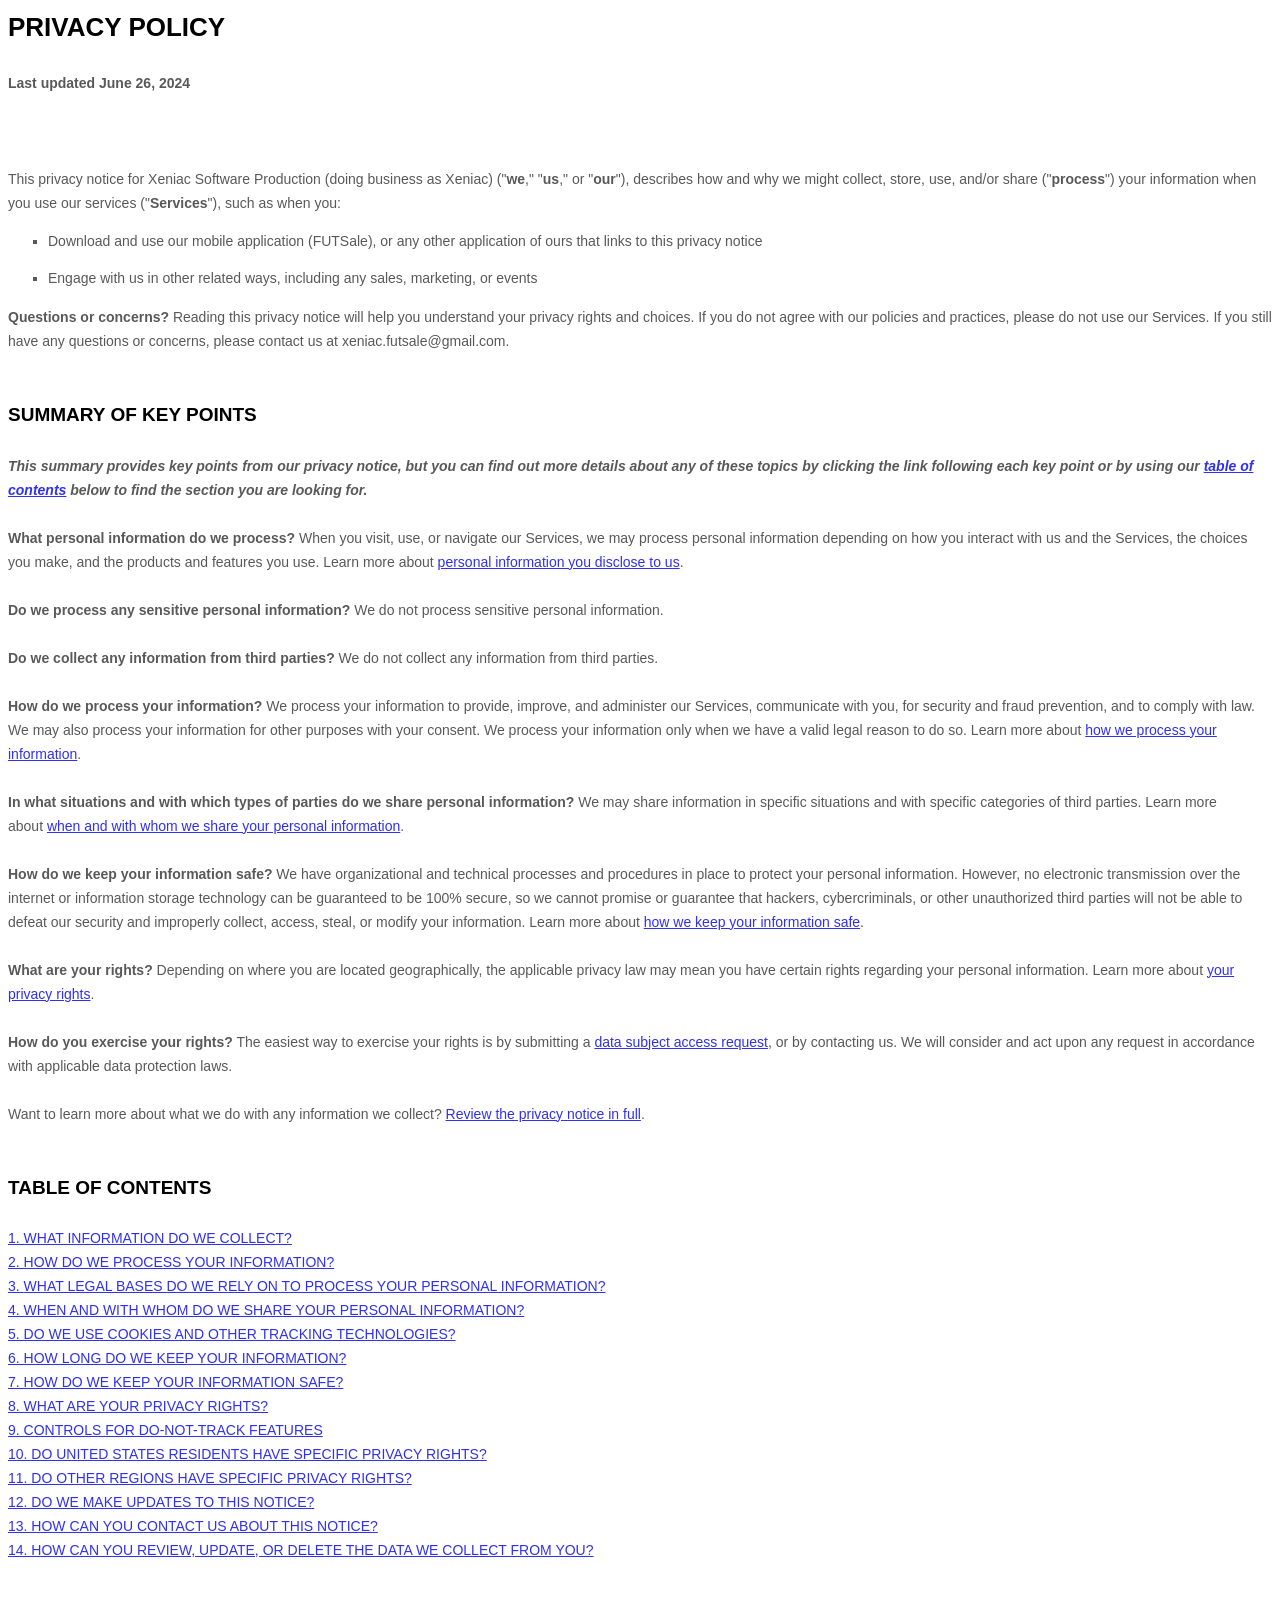
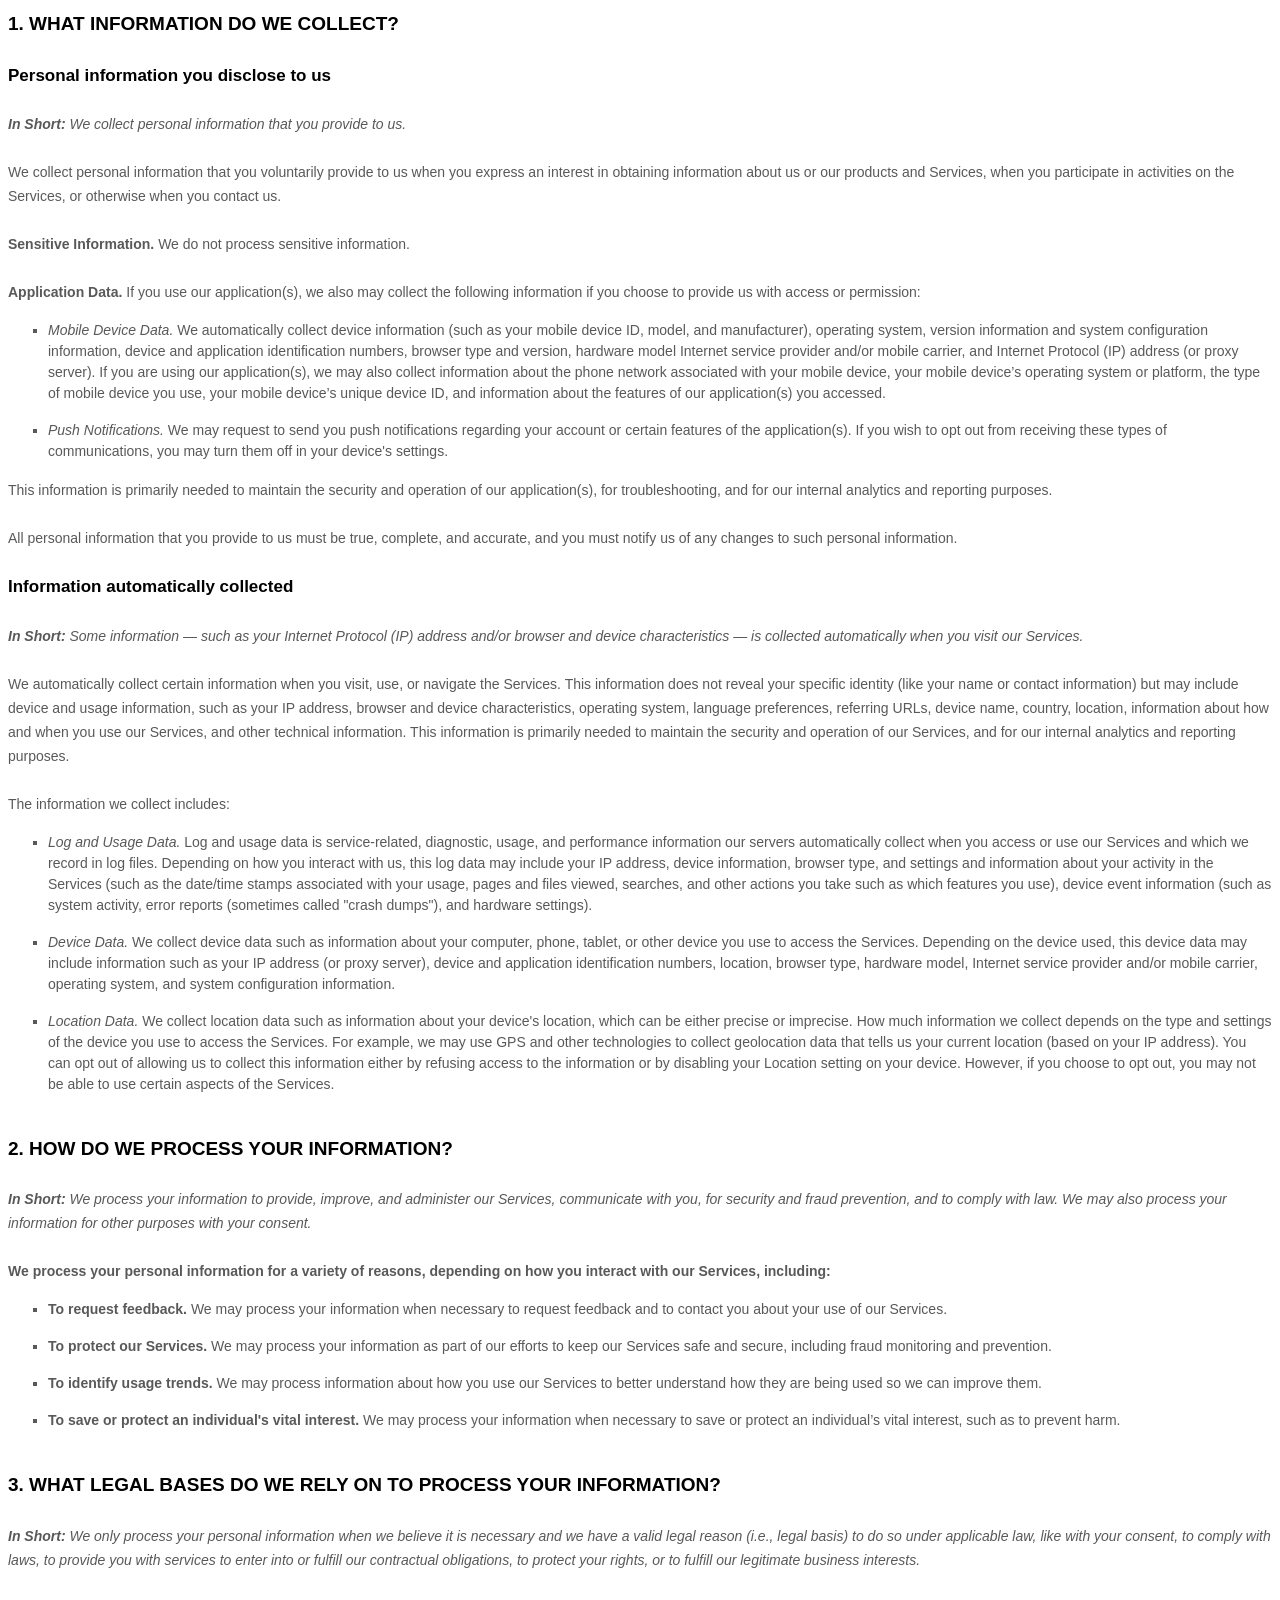
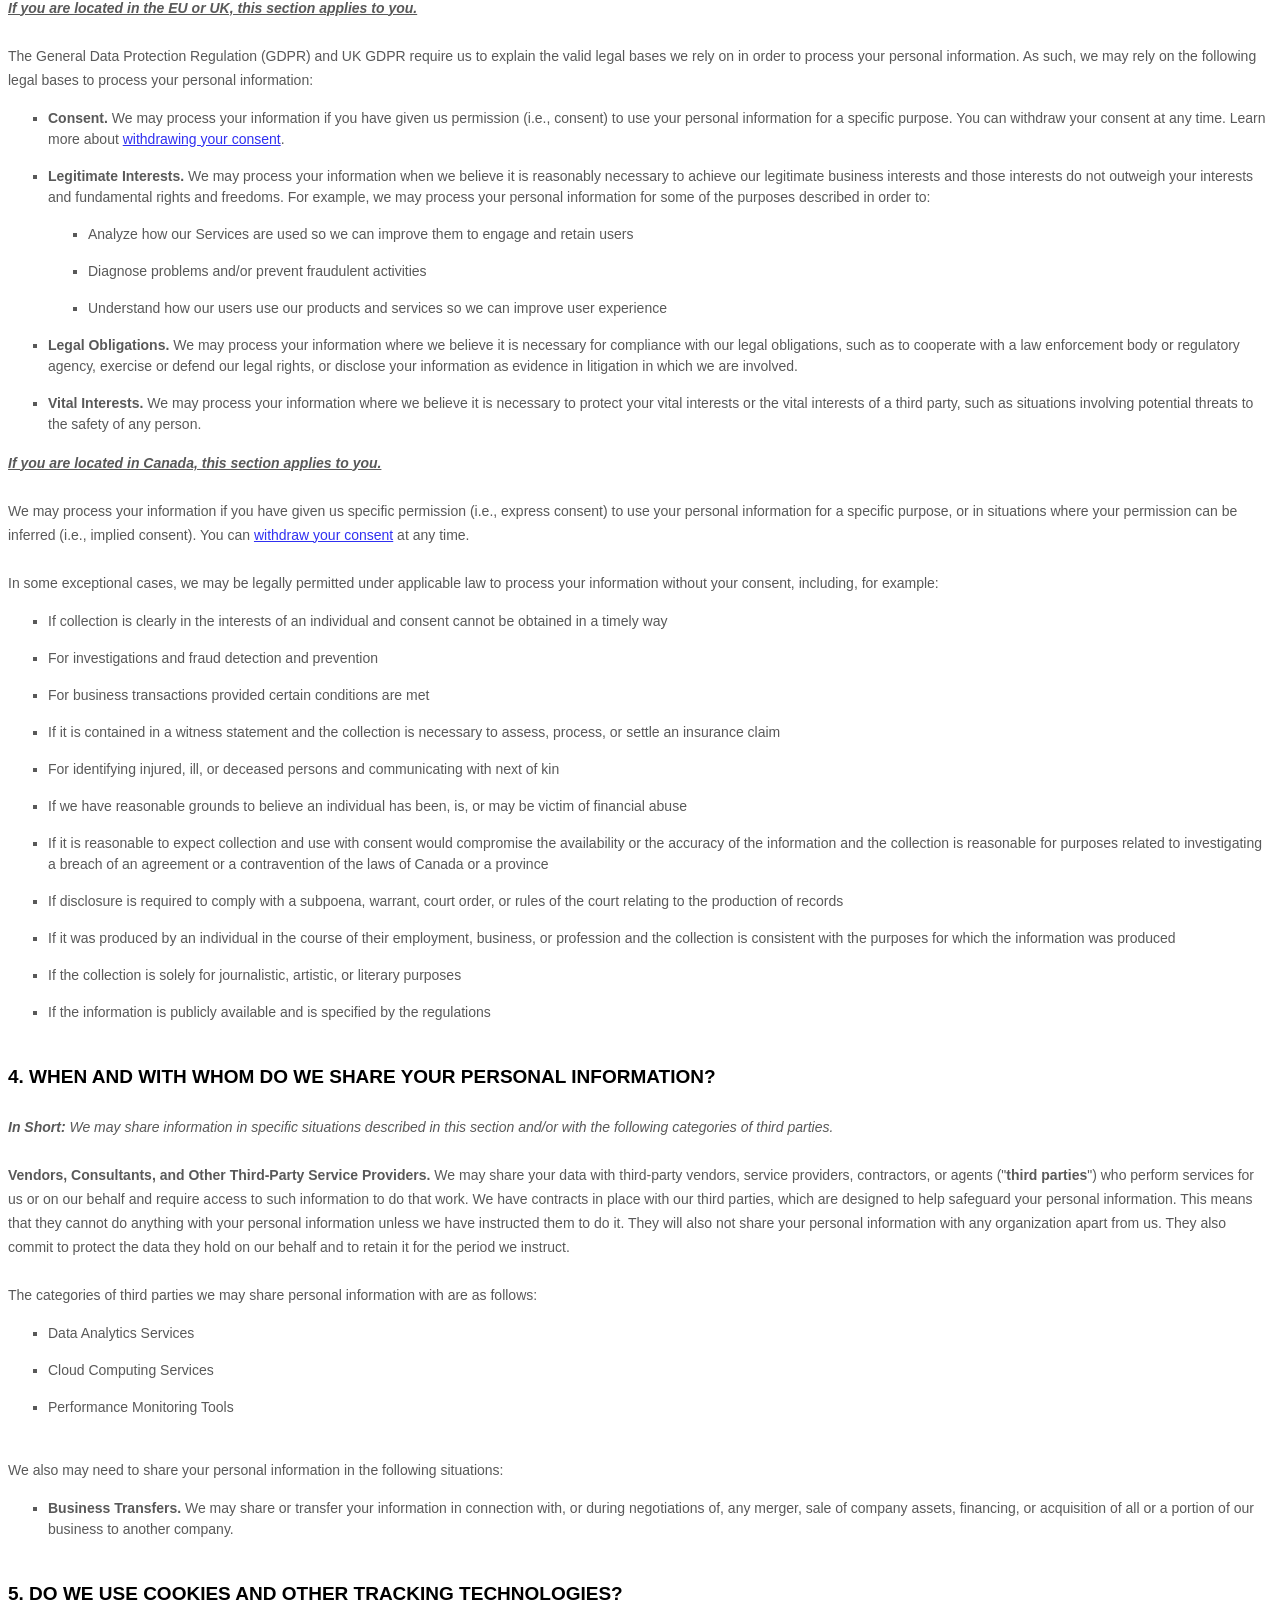
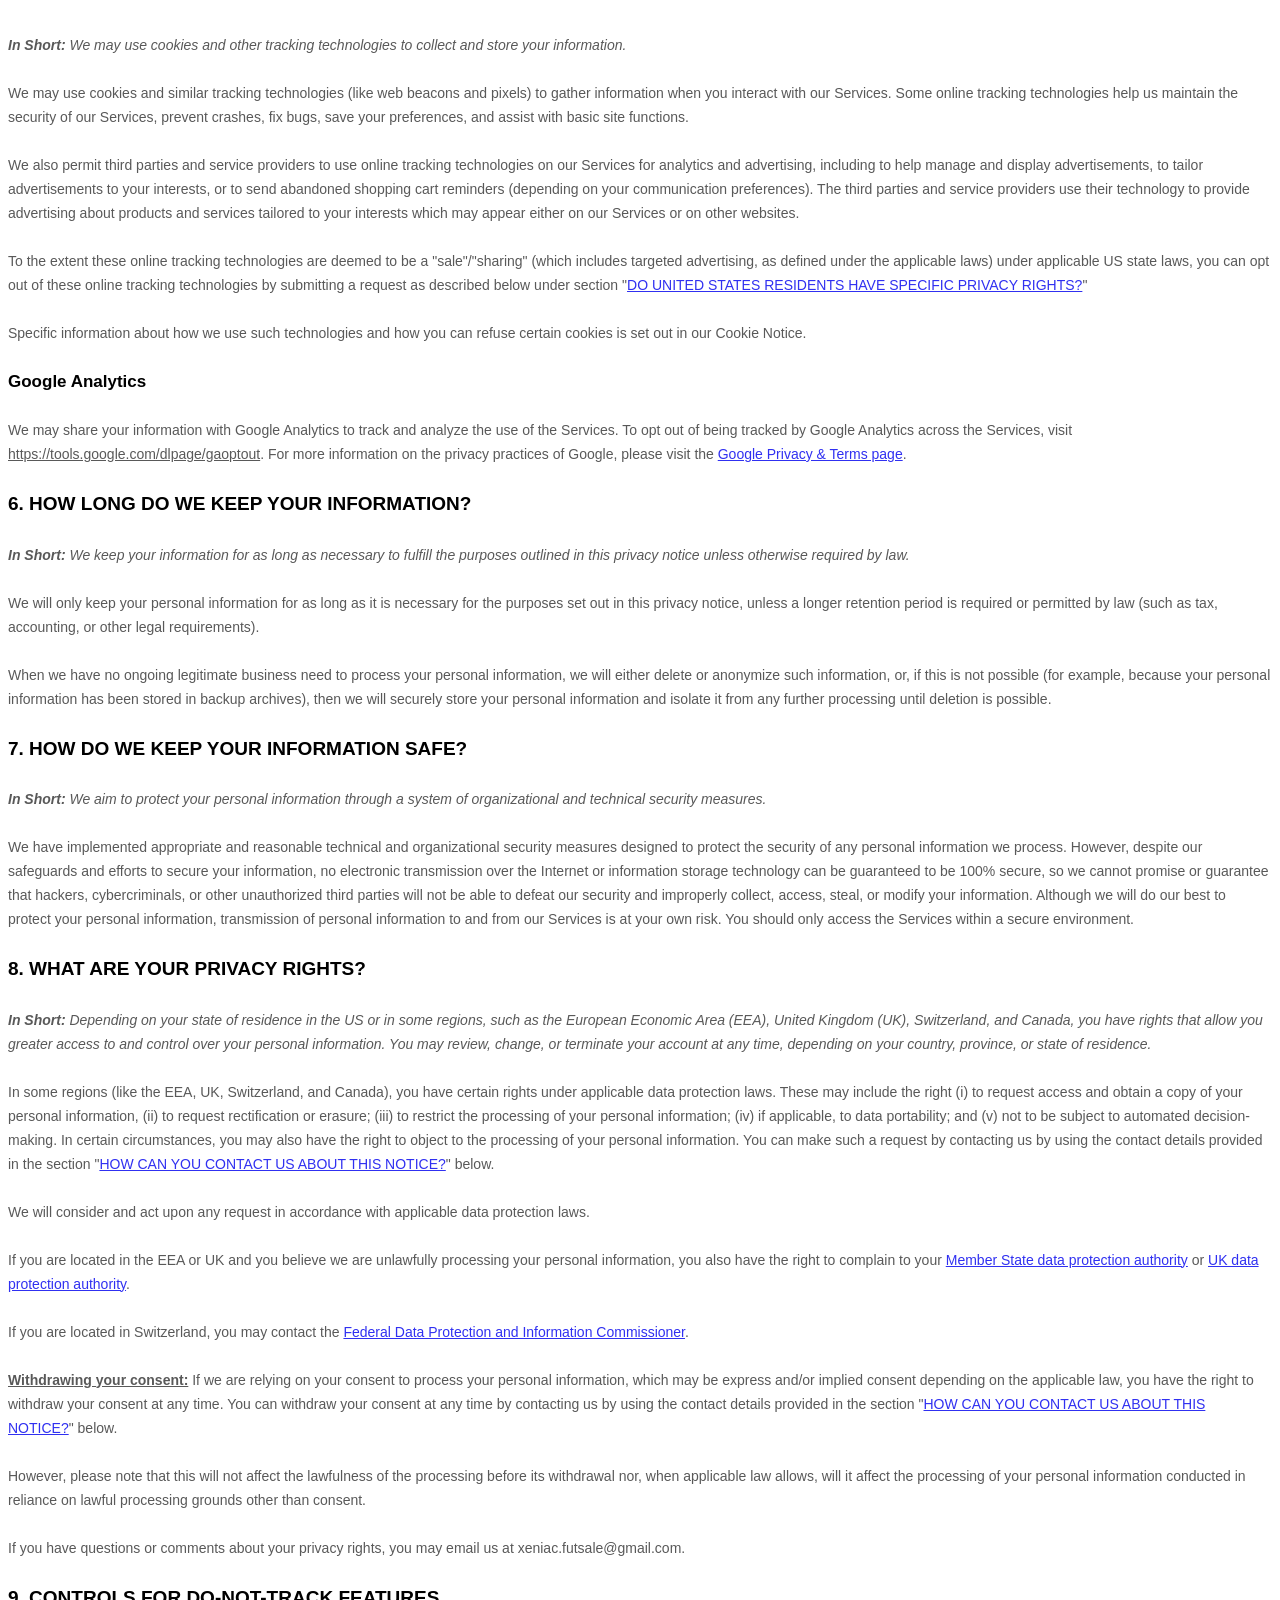
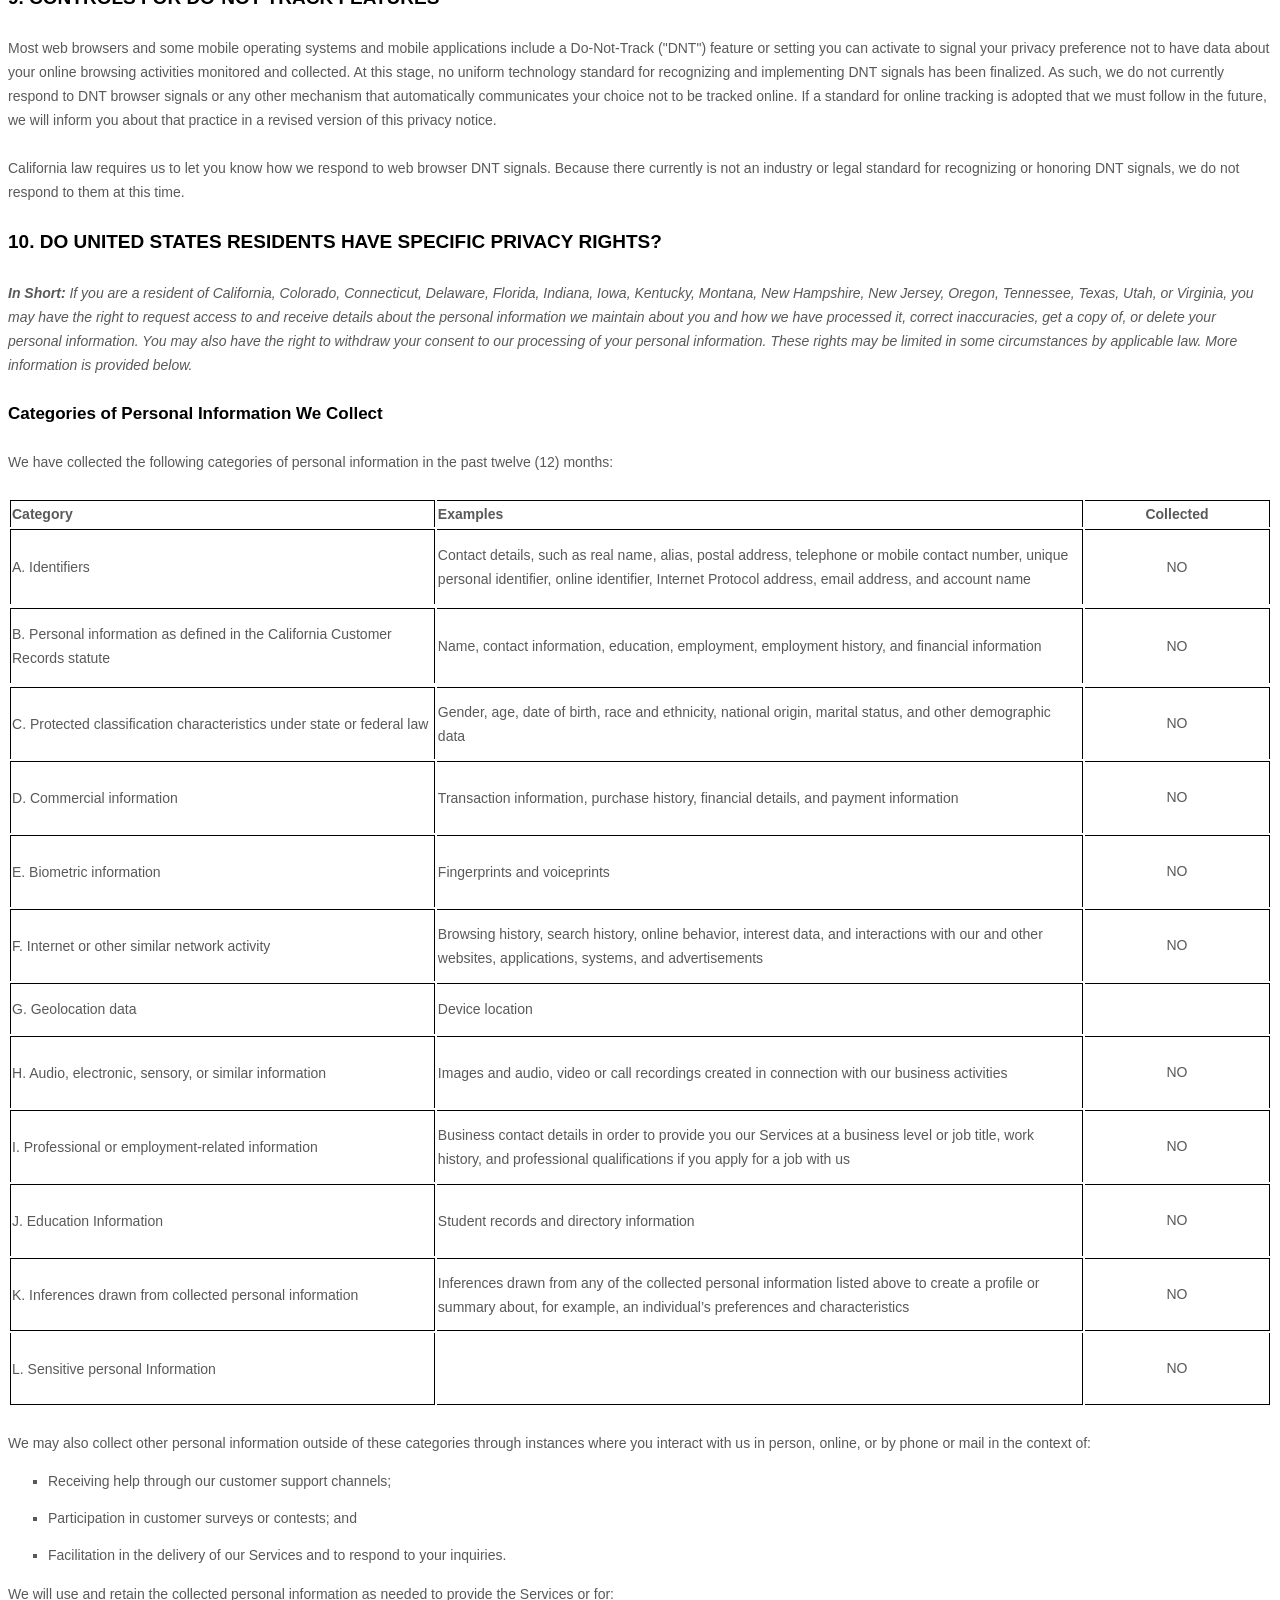
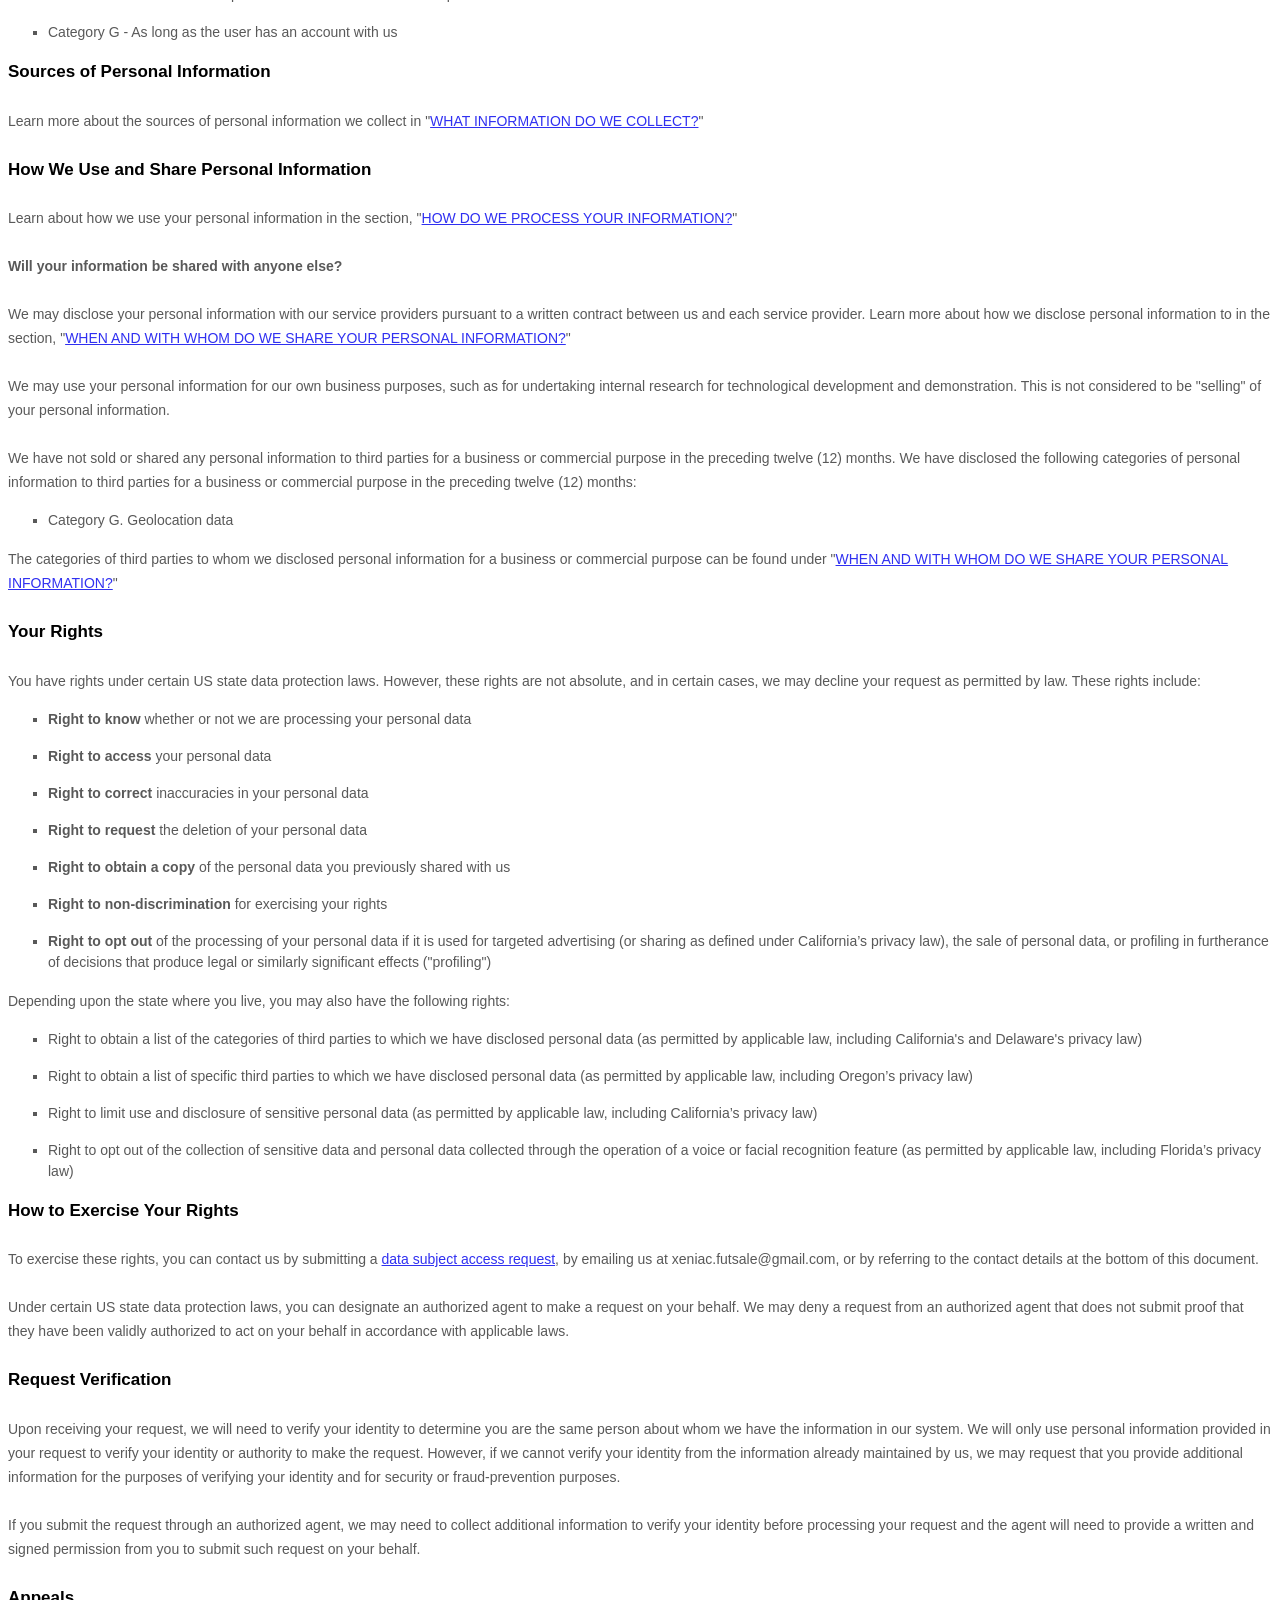
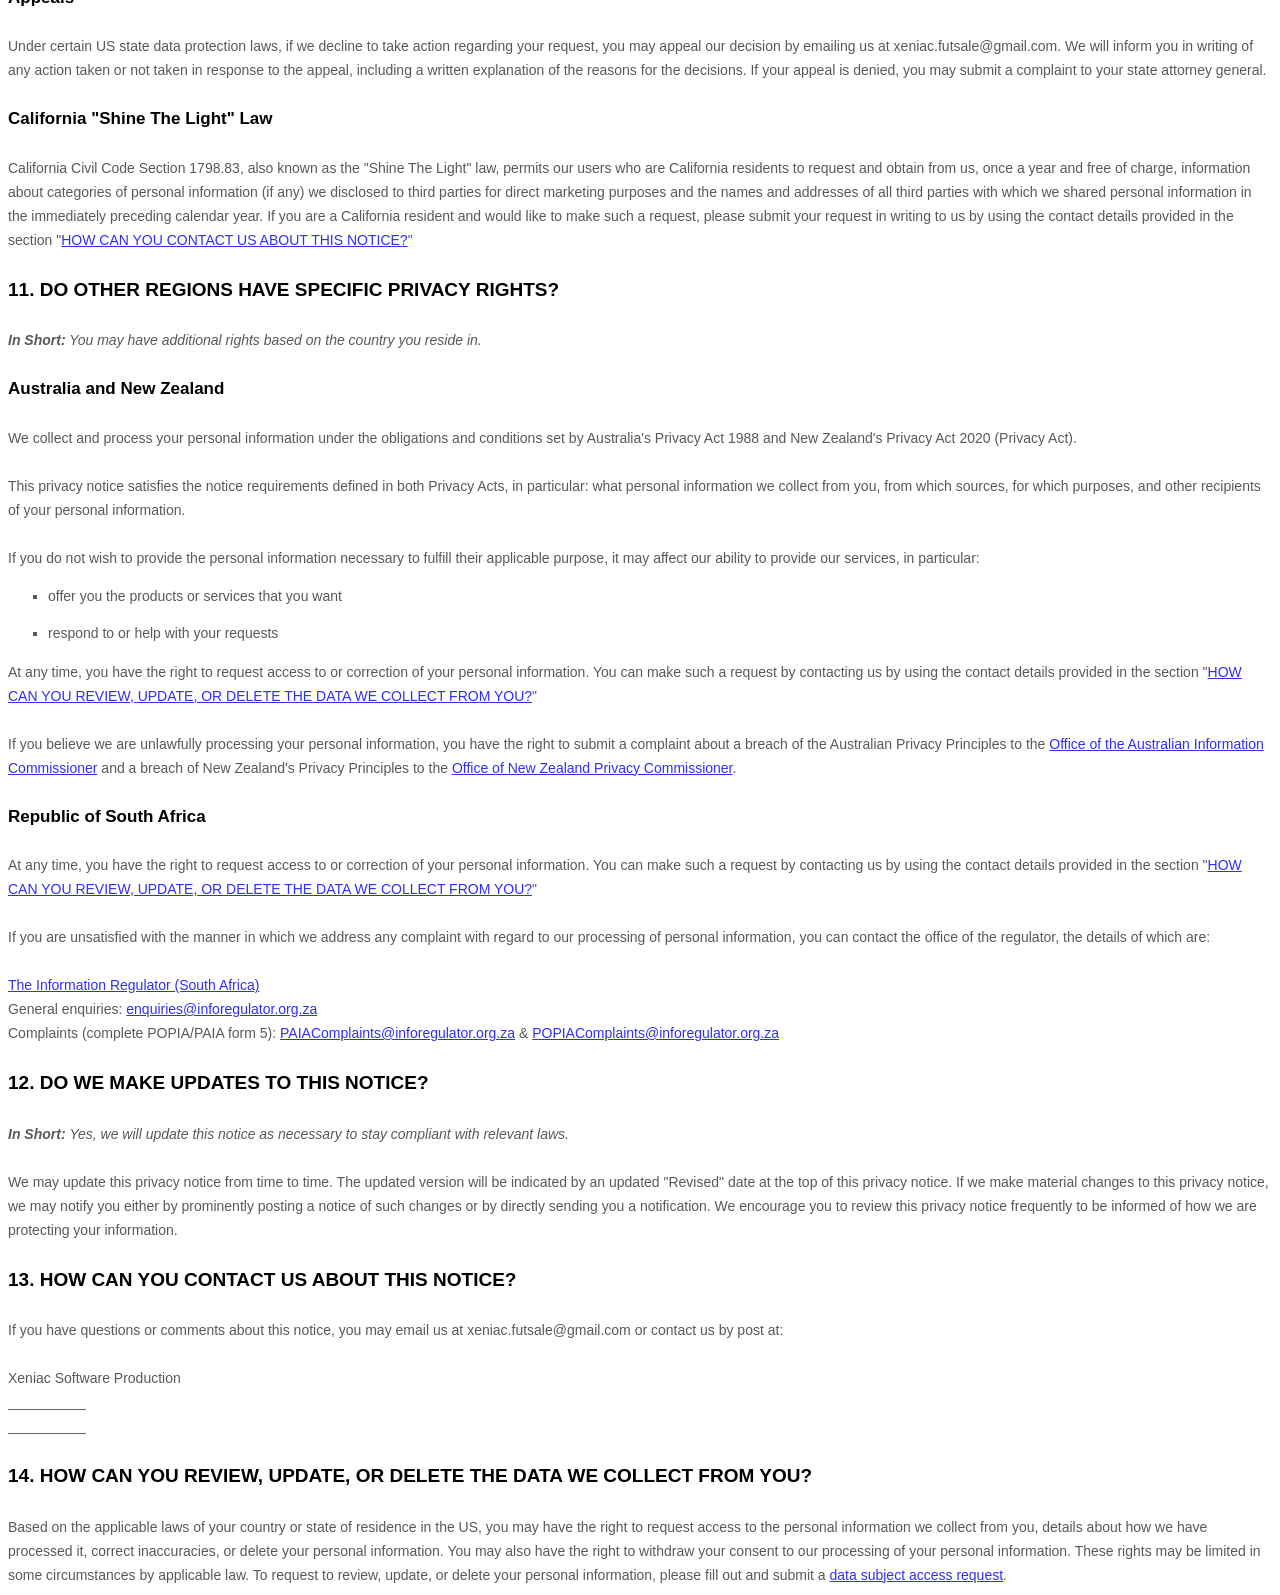
==== commit 3c5f5c6f: "Updated Privacy Policy Text" ====
--- a/privacy_policy.html
+++ b/privacy_policy.html
@@ -43,9 +43,8 @@
   word-break: break-word !important;
           }
 </style>
-
 <div data-custom-class="body">
-    <div><strong><span style="font-size: 26px;"><span data-custom-class="title">PRIVACY NOTICE</span></span></strong></div><div><br></div><div><span style="color: rgb(127, 127, 127);"><strong><span style="font-size: 15px;"><span data-custom-class="subtitle">Last updated <bdt class="question">October 18, 2022</bdt></span></span></strong></span></div><div><br></div><div><br></div><div><br></div><div style="line-height: 1.5;"><span style="color: rgb(127, 127, 127);"><span style="color: rgb(89, 89, 89); font-size: 15px;"><span data-custom-class="body_text">This privacy notice for <bdt class="question">Xeniac Software Production</bdt><span style="color: rgb(89, 89, 89);"><span data-custom-class="body_text"><bdt class="block-component"></bdt></span></span> (<bdt class="block-component"></bdt>"<bdt class="block-component"></bdt><strong>Company</strong><bdt class="statement-end-if-in-editor"></bdt>," "<strong>we</strong>," "<strong>us</strong>," or "<strong>our</strong>"<bdt class="statement-end-if-in-editor"></bdt></span><span data-custom-class="body_text">), describes how and why we might collect, store, use, and/or share (<bdt class="block-component"></bdt>"<strong>process</strong>"<bdt class="statement-end-if-in-editor"></bdt>) your information when you use our services (<bdt class="block-component"></bdt>"<strong>Services</strong>"<bdt class="statement-end-if-in-editor"></bdt>), such as when you:</span></span></span><span style="font-size: 15px;"><span style="color: rgb(127, 127, 127);"><span data-custom-class="body_text"><span style="color: rgb(89, 89, 89);"><span data-custom-class="body_text"><bdt class="block-component"></bdt></span></span></span></span></span></span></span></span></li></ul><div><bdt class="block-component"><span style="font-size: 15px;"><span style="font-size: 15px;"><span style="color: rgb(127, 127, 127);"><span data-custom-class="body_text"><span style="color: rgb(89, 89, 89);"><span data-custom-class="body_text"><bdt class="block-component"></bdt></span></span></span></span></span></span></bdt></div><ul><li style="line-height: 1.5;"><span style="font-size: 15px; color: rgb(89, 89, 89);"><span style="font-size: 15px; color: rgb(89, 89, 89);"><span data-custom-class="body_text">Download and use<bdt class="block-component"></bdt> our mobile application<bdt class="block-component"></bdt> (<bdt class="question">FIFA Ultimate Team Coin)<span style="font-size: 15px; color: rgb(89, 89, 89);"><span style="font-size: 15px; color: rgb(89, 89, 89);"><span data-custom-class="body_text"><span style="font-size: 15px;"><span style="color: rgb(89, 89, 89);"><span data-custom-class="body_text"><span style="font-size: 15px;"><span style="color: rgb(89, 89, 89);"><bdt class="statement-end-if-in-editor">,</bdt></span></span></span></span></span></span></span></span></bdt></span><span data-custom-class="body_text"><span style="font-size: 15px;"><span style="color: rgb(89, 89, 89);"><span data-custom-class="body_text"><span style="font-size: 15px;"><span style="color: rgb(89, 89, 89);"><bdt class="statement-end-if-in-editor"><bdt class="block-component"> or any other application of ours that links to this privacy notice</bdt></bdt></span></span></span></span></span></span></span></span></li></ul><div style="line-height: 1.5;"><span style="font-size: 15px;"><span style="color: rgb(127, 127, 127);"><span data-custom-class="body_text"><span style="color: rgb(89, 89, 89);"><span data-custom-class="body_text"><bdt class="block-component"></bdt></span></span></span></span></span></div><ul><li style="line-height: 1.5;"><span style="font-size: 15px; color: rgb(89, 89, 89);"><span style="font-size: 15px; color: rgb(89, 89, 89);"><span data-custom-class="body_text">Engage with us in other related ways, including any sales, marketing, or events<span style="font-size: 15px;"><span style="color: rgb(89, 89, 89);"><span data-custom-class="body_text"><span style="font-size: 15px;"><span style="color: rgb(89, 89, 89);"><bdt class="statement-end-if-in-editor"></bdt></span></span></span></span></span></span></span></span></li></ul><div style="line-height: 1.5;"><span style="font-size: 15px;"><span style="color: rgb(127, 127, 127);"><span data-custom-class="body_text"><strong>Questions or concerns? </strong>Reading this privacy notice will help you understand your privacy rights and choices. If you do not agree with our policies and practices, please do not use our Services. If you still have any questions or concerns, please contact us at <bdt class="question">xeniacteam@gmail.com</bdt>.</span></span></span></div><div style="line-height: 1.5;"><br></div><div style="line-height: 1.5;"><br></div><div style="line-height: 1.5;"><strong><span style="font-size: 15px;"><span data-custom-class="heading_1">SUMMARY OF KEY POINTS</span></span></strong></div><div style="line-height: 1.5;"><br></div><div style="line-height: 1.5;"><span style="font-size: 15px;"><span data-custom-class="body_text"><strong><em>This summary provides key points from our privacy notice, but you can find out more details about any of these topics by clicking the link following each key point or by using our table of contents below to find the section you are looking for. You can also click </em></strong></span></span><a data-custom-class="link" href="#toc"><span style="font-size: 15px;"><span data-custom-class="body_text"><strong><em>here</em></strong></span></span></a><span style="font-size: 15px;"><span data-custom-class="body_text"><strong><em> to go directly to our table of contents.</em></strong></span></span></div><div style="line-height: 1.5;"><br></div><div style="line-height: 1.5;"><span style="font-size: 15px;"><span data-custom-class="body_text"><strong>What personal information do we process?</strong> When you visit, use, or navigate our Services, we may process personal information depending on how you interact with <bdt class="block-component"></bdt><bdt class="question">Xeniac Software Production</bdt><bdt class="statement-end-if-in-editor"></bdt> and the Services, the choices you make, and the products and features you use. Click </span></span><a data-custom-class="link" href="#personalinfo"><span style="font-size: 15px;"><span data-custom-class="body_text">here</span></span></a><span style="font-size: 15px;"><span data-custom-class="body_text"> to learn more.</span></span></div><div style="line-height: 1.5;"><br></div><div style="line-height: 1.5;"><span style="font-size: 15px;"><span data-custom-class="body_text"><strong>Do we process any sensitive personal information?</strong> <bdt class="block-component"></bdt>We do not process sensitive personal information.<bdt class="else-block"></bdt></span></span></div><div style="line-height: 1.5;"><br></div><div style="line-height: 1.5;"><span style="font-size: 15px;"><span data-custom-class="body_text"><strong>Do we receive any information from third parties?</strong> <bdt class="block-component"></bdt>We do not receive any information from third parties.<bdt class="else-block"></bdt></span></span></div><div style="line-height: 1.5;"><br></div><div style="line-height: 1.5;"><span style="font-size: 15px;"><span data-custom-class="body_text"><strong>How do we process your information?</strong> We process your information to provide, improve, and administer our Services, communicate with you, for security and fraud prevention, and to comply with law. We may also process your information for other purposes with your consent. We process your information only when we have a valid legal reason to do so. Click </span></span><a data-custom-class="link" href="#infouse"><span style="font-size: 15px;"><span data-custom-class="body_text">here</span></span></a><span style="font-size: 15px;"><span data-custom-class="body_text"> to learn more.</span></span></div><div style="line-height: 1.5;"><br></div><div style="line-height: 1.5;"><span style="font-size: 15px;"><span data-custom-class="body_text"><strong>In what situations and with which <bdt class="block-component"></bdt>types of <bdt class="statement-end-if-in-editor"></bdt>parties do we share personal information?</strong> We may share information in specific situations and with specific <bdt class="block-component"></bdt>categories of <bdt class="statement-end-if-in-editor"></bdt>third parties. Click </span></span><a data-custom-class="link" href="#whoshare"><span style="font-size: 15px;"><span data-custom-class="body_text">here</span></span></a><span style="font-size: 15px;"><span data-custom-class="body_text"> to learn more.<bdt class="block-component"></bdt></span></span></div><div style="line-height: 1.5;"><br></div><div style="line-height: 1.5;"><span style="font-size: 15px;"><span data-custom-class="body_text"><strong>How do we keep your information safe?</strong> We have <bdt class="block-component"></bdt>organizational<bdt class="statement-end-if-in-editor"></bdt> and technical processes and procedures in place to protect your personal information. However, no electronic transmission over the internet or information storage technology can be guaranteed to be 100% secure, so we cannot promise or guarantee that hackers, cybercriminals, or other <bdt class="block-component"></bdt>unauthorized<bdt class="statement-end-if-in-editor"></bdt> third parties will not be able to defeat our security and improperly collect, access, steal, or modify your information. Click </span></span><a data-custom-class="link" href="#infosafe"><span style="font-size: 15px;"><span data-custom-class="body_text">here</span></span></a><span style="font-size: 15px;"><span data-custom-class="body_text"> to learn more.<bdt class="statement-end-if-in-editor"></bdt></span></span></div><div style="line-height: 1.5;"><br></div><div style="line-height: 1.5;"><span style="font-size: 15px;"><span data-custom-class="body_text"><strong>What are your rights?</strong> Depending on where you are located geographically, the applicable privacy law may mean you have certain rights regarding your personal information. Click </span></span><a data-custom-class="link" href="#privacyrights"><span style="font-size: 15px;"><span data-custom-class="body_text">here</span></span></a><span style="font-size: 15px;"><span data-custom-class="body_text"> to learn more.</span></span></div><div style="line-height: 1.5;"><br></div><div style="line-height: 1.5;"><span style="font-size: 15px;"><span data-custom-class="body_text"><strong>How do you exercise your rights?</strong> The easiest way to exercise your rights is by filling out our data subject request form available <bdt class="block-component"></bdt></span></span><a data-custom-class="link" href="https://app.termly.io/notify/980e3aca-04c4-46aa-a276-099172896edf" rel="noopener noreferrer" target="_blank"><span style="font-size: 15px;"><span data-custom-class="body_text">here</span></span></a><span style="font-size: 15px;"><span data-custom-class="body_text"><bdt class="block-component"></bdt>, or by contacting us. We will consider and act upon any request in accordance with applicable data protection laws.</span></span></div><div style="line-height: 1.5;"><br></div><div style="line-height: 1.5;"><span style="font-size: 15px;"><span data-custom-class="body_text">Want to learn more about what <bdt class="block-component"></bdt><bdt class="question">Xeniac Software Production</bdt><bdt class="statement-end-if-in-editor"></bdt> does with any information we collect? Click </span></span><a data-custom-class="link" href="#toc"><span style="font-size: 15px;"><span data-custom-class="body_text">here</span></span></a><span style="font-size: 15px;"><span data-custom-class="body_text"> to review the notice in full.</span></span></div><div style="line-height: 1.5;"><br></div><div style="line-height: 1.5;"><br></div><div id="toc" style="line-height: 1.5;"><span style="font-size: 15px;"><span style="color: rgb(127, 127, 127);"><span style="color: rgb(0, 0, 0);"><strong><span data-custom-class="heading_1">TABLE OF CONTENTS</span></strong></span></span></span></div><div style="line-height: 1.5;"><br></div><div style="line-height: 1.5;"><span style="font-size: 15px;"><a data-custom-class="link" href="#infocollect"><span style="color: rgb(89, 89, 89);">1. WHAT INFORMATION DO WE COLLECT?</span></a></span></div><div style="line-height: 1.5;"><span style="font-size: 15px;"><a data-custom-class="link" href="#infouse"><span style="color: rgb(89, 89, 89);">2. HOW DO WE PROCESS YOUR INFORMATION?<bdt class="block-component"></bdt></span></a></span></div><div style="line-height: 1.5;"><span style="font-size: 15px;"><a data-custom-class="link" href="#legalbases"><span style="color: rgb(89, 89, 89);">3. <span style="font-size: 15px;"><span style="color: rgb(89, 89, 89);">WHAT LEGAL BASES DO WE RELY ON TO PROCESS YOUR PERSONAL INFORMATION?</span></span><bdt class="statement-end-if-in-editor"></bdt></span></a></span></div><div style="line-height: 1.5;"><span style="font-size: 15px;"><span style="color: rgb(89, 89, 89);"><a data-custom-class="link" href="#whoshare">4. WHEN AND WITH WHOM DO WE SHARE YOUR PERSONAL INFORMATION?</a></span><span data-custom-class="body_text"><bdt class="block-component"></bdt></span></span></div><div style="line-height: 1.5;"><span style="font-size: 15px;"><a href="#3pwebsites"><span data-custom-class="link">5. WHAT IS OUR STANCE ON THIRD-PARTY WEBSITES?<bdt class="statement-end-if-in-editor"></bdt></span></a><span style="color: rgb(127, 127, 127);"><span style="color: rgb(89, 89, 89);"><span data-custom-class="body_text"><span style="color: rgb(89, 89, 89);"><bdt class="block-component"></bdt></span></span><span data-custom-class="body_text"><span style="color: rgb(89, 89, 89);"><span style="color: rgb(89, 89, 89);"><span style="color: rgb(89, 89, 89);"><bdt class="block-component"></bdt></span></span><bdt class="block-component"></bdt></span></span></span></span></span></div><div style="line-height: 1.5;"><span style="font-size: 15px;"><a data-custom-class="link" href="#inforetain"><span style="color: rgb(89, 89, 89);">6. HOW LONG DO WE KEEP YOUR INFORMATION?</span></a><span style="color: rgb(127, 127, 127);"><span style="color: rgb(89, 89, 89);"><span data-custom-class="body_text"><span style="color: rgb(89, 89, 89);"><span style="color: rgb(89, 89, 89);"><bdt class="block-component"></bdt></span></span></span></span></span></span></div><div style="line-height: 1.5;"><span style="font-size: 15px;"><a data-custom-class="link" href="#infosafe"><span style="color: rgb(89, 89, 89);">7. HOW DO WE KEEP YOUR INFORMATION SAFE?</span></a><span style="color: rgb(127, 127, 127);"><span style="color: rgb(89, 89, 89);"><span data-custom-class="body_text"><span style="color: rgb(89, 89, 89);"><bdt class="statement-end-if-in-editor"></bdt><bdt class="block-component"></bdt></span></span></span></span></span></div><div style="line-height: 1.5;"><span style="font-size: 15px;"><span style="color: rgb(89, 89, 89);"><a data-custom-class="link" href="#privacyrights">8. WHAT ARE YOUR PRIVACY RIGHTS?</a></span></span></div><div style="line-height: 1.5;"><span style="font-size: 15px;"><a data-custom-class="link" href="#DNT"><span style="color: rgb(89, 89, 89);">9. CONTROLS FOR DO-NOT-TRACK FEATURES</span></a></span></div><div style="line-height: 1.5;"><span style="font-size: 15px;"><a data-custom-class="link" href="#caresidents"><span style="color: rgb(89, 89, 89);">10. DO CALIFORNIA RESIDENTS HAVE SPECIFIC PRIVACY RIGHTS?</span></a></span></div><div style="line-height: 1.5;"><span style="font-size: 15px;"><a data-custom-class="link" href="#policyupdates"><span style="color: rgb(89, 89, 89);">11. DO WE MAKE UPDATES TO THIS NOTICE?</span></a></span></div><div style="line-height: 1.5;"><a data-custom-class="link" href="#contact"><span style="color: rgb(89, 89, 89); font-size: 15px;">12. HOW CAN YOU CONTACT US ABOUT THIS NOTICE?</span></a></div><div style="line-height: 1.5;"><a data-custom-class="link" href="#request"><span style="color: rgb(89, 89, 89);">13. HOW CAN YOU REVIEW, UPDATE, OR DELETE THE DATA WE COLLECT FROM YOU?</span></a></div><div style="line-height: 1.5;"><br></div><div id="infocollect" style="line-height: 1.5;"><span style="color: rgb(127, 127, 127);"><span style="color: rgb(89, 89, 89); font-size: 15px;"><span style="font-size: 15px; color: rgb(89, 89, 89);"><span style="font-size: 15px; color: rgb(89, 89, 89);"><span id="control" style="color: rgb(0, 0, 0);"><strong><span data-custom-class="heading_1">1. WHAT INFORMATION DO WE COLLECT?</span></strong></span></span></span></span></span></div><div style="line-height: 1.5;"><br></div><div id="personalinfo" style="line-height: 1.5;"><span data-custom-class="heading_2" style="color: rgb(0, 0, 0);"><span style="font-size: 15px;"><strong>Personal information you disclose to us</strong></span></span></div><div><div><br></div><div style="line-height: 1.5;"><span style="color: rgb(127, 127, 127);"><span style="color: rgb(89, 89, 89); font-size: 15px;"><span data-custom-class="body_text"><span style="font-size: 15px; color: rgb(89, 89, 89);"><span style="font-size: 15px; color: rgb(89, 89, 89);"><span data-custom-class="body_text"><strong><em>In Short:</em></strong></span></span></span></span><span data-custom-class="body_text"><span style="font-size: 15px; color: rgb(89, 89, 89);"><span style="font-size: 15px; color: rgb(89, 89, 89);"><span data-custom-class="body_text"><strong><em> </em></strong><em>We collect personal information that you provide to us.</em></span></span></span></span></span></span></div></div><div style="line-height: 1.5;"><br></div><div style="line-height: 1.5;"><span style="font-size: 15px; color: rgb(89, 89, 89);"><span style="font-size: 15px; color: rgb(89, 89, 89);"><span data-custom-class="body_text">We collect personal information that you voluntarily provide to us when you <span style="font-size: 15px;"><bdt class="block-component"></bdt></span></span><span data-custom-class="body_text">express an interest in obtaining information about us or our products and Services, when you participate in activities on the Services, or otherwise when you contact us.</span></span></span></span></div><div style="line-height: 1.5;"><br></div><div style="line-height: 1.5;"><span style="font-size: 15px; color: rgb(89, 89, 89);"><span style="font-size: 15px; color: rgb(89, 89, 89);"><span data-custom-class="body_text"><span style="font-size: 15px;"><bdt class="block-component"></bdt></span></span></span></span></span></div><div id="sensitiveinfo" style="line-height: 1.5;"><span style="font-size: 15px;"><span data-custom-class="body_text"><strong>Sensitive Information.</strong> <bdt class="block-component"></bdt>We do not process sensitive information.</span></span></div><div style="line-height: 1.5;"><br></div><div style="line-height: 1.5;"><span style="font-size: 15px;"><span data-custom-class="body_text"><bdt class="else-block"></bdt></span></span><span style="font-size: 15px; color: rgb(89, 89, 89);"><span style="font-size: 15px; color: rgb(89, 89, 89);"><span data-custom-class="body_text"><span style="font-size: 15px;"><span data-custom-class="body_text"><bdt class="block-component"><bdt class="block-component"></bdt></bdt></span></span></span></span><bdt class="block-component"> <bdt class="block-component"></bdt></bdt></div><div style="line-height: 1.5;"><span data-custom-class="body_text"><span style="font-size: 15px;"><strong>Application Data.</strong> If you use our application(s), we also may collect the following information if you choose to provide us with access or permission:<bdt class="block-component"></bdt></span></span></li></ul><div style="line-height: 1.5;"><bdt class="block-component"><span style="font-size: 15px;"><span data-custom-class="body_text"></bdt></span></span></li></ul><div style="line-height: 1.5;"><bdt class="block-component"><span style="font-size: 15px;"><span data-custom-class="body_text"></span></span></bdt></div><ul><li style="line-height: 1.5;"><span style="font-size: 15px;"><span data-custom-class="body_text"><em>Mobile Device Data.</em> We automatically collect device information (such as your mobile device ID, model, and manufacturer), operating system, version information and system configuration information, device and application identification numbers, browser type and version, hardware model Internet service provider and/or mobile carrier, and Internet Protocol (IP) address (or proxy server). If you are using our application(s), we may also collect information about the phone network associated with your mobile device, your mobile device’s operating system or platform, the type of mobile device you use, your mobile device’s unique device ID, and information about the features of our application(s) you accessed.<bdt class="statement-end-if-in-editor"></bdt></span></span></li></ul><div style="line-height: 1.5;"><bdt class="block-component"><span style="font-size: 15px;"><span data-custom-class="body_text"></span></span></bdt></div><ul><li style="line-height: 1.5;"><span style="font-size: 15px;"><span data-custom-class="body_text"><em>Push Notifications.</em> We may request to send you push notifications regarding your account or certain features of the application(s). If you wish to opt out from receiving these types of communications, you may turn them off in your device's settings.<bdt class="statement-end-if-in-editor"></bdt></span></span></li></ul><div style="line-height: 1.5;"><span style="font-size: 15px;"><span data-custom-class="body_text">This information is primarily needed to maintain the security and operation of our application(s), for troubleshooting, and for our internal analytics and reporting purposes.</span></span></div><div style="line-height: 1.5;"><br></div><div style="line-height: 1.5;"><bdt class="statement-end-if-in-editor"><span style="font-size: 15px;"><span data-custom-class="body_text"></span></span></bdt></div><div style="line-height: 1.5;"><span style="font-size: 15px; color: rgb(89, 89, 89);"><span style="font-size: 15px; color: rgb(89, 89, 89);"><span data-custom-class="body_text">All personal information that you provide to us must be true, complete, and accurate, and you must notify us of any changes to such personal information.</span></span></span></div><div style="line-height: 1.5;"><br></div><div style="line-height: 1.5;"><span style="font-size: 15px; color: rgb(89, 89, 89);"><span style="font-size: 15px; color: rgb(89, 89, 89);"><span data-custom-class="body_text"><bdt class="block-component"></bdt></span></span></span></div><div style="line-height: 1.5;"><span data-custom-class="heading_2" style="color: rgb(0, 0, 0);"><span style="font-size: 15px;"><strong>Information automatically collected</strong></span></span></div><div><div><br></div><div style="line-height: 1.5;"><span style="color: rgb(127, 127, 127);"><span style="color: rgb(89, 89, 89); font-size: 15px;"><span data-custom-class="body_text"><span style="font-size: 15px; color: rgb(89, 89, 89);"><span style="font-size: 15px; color: rgb(89, 89, 89);"><span data-custom-class="body_text"><strong><em>In Short:</em></strong></span></span></span></span><span data-custom-class="body_text"><span style="font-size: 15px; color: rgb(89, 89, 89);"><span style="font-size: 15px; color: rgb(89, 89, 89);"><span data-custom-class="body_text"><strong><em> </em></strong><em>Some information — such as your Internet Protocol (IP) address and/or browser and device characteristics — is collected automatically when you visit our Services.</em></span></span></span></span></span></span></div></div><div style="line-height: 1.5;"><br></div><div style="line-height: 1.5;"><span style="font-size: 15px; color: rgb(89, 89, 89);"><span style="font-size: 15px; color: rgb(89, 89, 89);"><span data-custom-class="body_text">We automatically collect certain information when you visit, use, or navigate the Services. This information does not reveal your specific identity (like your name or contact information) but may include device and usage information, such as your IP address, browser and device characteristics, operating system, language preferences, referring URLs, device name, country, location, information about how and when you use our Services, and other technical information. This information is primarily needed to maintain the security and operation of our Services, and for our internal analytics and reporting purposes.</span></span></span></div><div style="line-height: 1.5;"><br></div><div style="line-height: 1.5;"><span style="font-size: 15px; color: rgb(89, 89, 89);"><span style="font-size: 15px; color: rgb(89, 89, 89);"><span data-custom-class="body_text"><bdt class="block-component"></span></bdt></span><span data-custom-class="body_text"><bdt class="block-component"></bdt></span></span></span></div><div style="line-height: 1.5;"><span style="font-size: 15px; color: rgb(89, 89, 89);"><span style="font-size: 15px; color: rgb(89, 89, 89);"><span data-custom-class="body_text">The information we collect includes:<bdt class="block-component"></bdt></span></span></span></div><ul><li style="line-height: 1.5;"><span style="font-size: 15px; color: rgb(89, 89, 89);"><span style="font-size: 15px; color: rgb(89, 89, 89);"><span data-custom-class="body_text"><em>Log and Usage Data.</em> Log and usage data is service-related, diagnostic, usage, and performance information our servers automatically collect when you access or use our Services and which we record in log files. Depending on how you interact with us, this log data may include your IP address, device information, browser type, and settings and information about your activity in the Services<span style="font-size: 15px;"> </span>(such as the date/time stamps associated with your usage, pages and files viewed, searches, and other actions you take such as which features you use), device event information (such as system activity, error reports (sometimes called <bdt class="block-component"></bdt>"crash dumps"<bdt class="statement-end-if-in-editor"></bdt>), and hardware settings).<span style="font-size: 15px;"><span style="color: rgb(89, 89, 89);"><span data-custom-class="body_text"><span style="font-size: 15px;"><span style="color: rgb(89, 89, 89);"><bdt class="statement-end-if-in-editor"></bdt></span></span></span></span></span></span></span></span></li></ul><div style="line-height: 1.5;"><bdt class="block-component"><span style="font-size: 15px;"><span data-custom-class="body_text"></span></span></bdt></div><ul><li style="line-height: 1.5;"><span style="font-size: 15px; color: rgb(89, 89, 89);"><span style="font-size: 15px; color: rgb(89, 89, 89);"><span data-custom-class="body_text"><em>Device Data.</em> We collect device data such as information about your computer, phone, tablet, or other device you use to access the Services. Depending on the device used, this device data may include information such as your IP address (or proxy server), device and application identification numbers, location, browser type, hardware model, Internet service provider and/or mobile carrier, operating system, and system configuration information.<span style="font-size: 15px;"><span style="color: rgb(89, 89, 89);"><span data-custom-class="body_text"><span style="font-size: 15px;"><span style="color: rgb(89, 89, 89);"><bdt class="statement-end-if-in-editor"></bdt></span></span></span></span></span></span></span></span></li></ul><div style="line-height: 1.5;"><bdt class="block-component"><span style="font-size: 15px;"><span data-custom-class="body_text"></span></span></bdt></div><ul><li style="line-height: 1.5;"><span style="font-size: 15px; color: rgb(89, 89, 89);"><span style="font-size: 15px; color: rgb(89, 89, 89);"><span data-custom-class="body_text"><em>Location Data.</em> We collect location data such as information about your device's location, which can be either precise or imprecise. How much information we collect depends on the type and settings of the device you use to access the Services. For example, we may use GPS and other technologies to collect geolocation data that tells us your current location (based on your IP address). You can opt out of allowing us to collect this information either by refusing access to the information or by disabling your Location setting on your device. However, if you choose to opt out, you may not be able to use certain aspects of the Services.<span style="font-size: 15px;"><span style="color: rgb(89, 89, 89);"><span data-custom-class="body_text"><span style="font-size: 15px;"><span style="color: rgb(89, 89, 89);"><bdt class="statement-end-if-in-editor"></bdt></span></span></span></span></span></span></span></span></li></ul><div><bdt class="block-component"><span style="font-size: 15px;"></bdt></bdt><bdt class="statement-end-if-in-editor"></bdt></bdt></span><span data-custom-class="body_text"><span style="color: rgb(89, 89, 89); font-size: 15px;"><span data-custom-class="body_text"><span style="color: rgb(89, 89, 89); font-size: 15px;"><span data-custom-class="body_text"><bdt class="statement-end-if-in-editor"><bdt class="block-component"></bdt></bdt></span></span></span></span></bdt></span></span></span></span></span></span></span></span><span style="font-size: 15px;"><span data-custom-class="body_text"><bdt class="block-component"></bdt></span></span></div><div id="infouse" style="line-height: 1.5;"><span style="color: rgb(127, 127, 127);"><span style="color: rgb(89, 89, 89); font-size: 15px;"><span style="font-size: 15px; color: rgb(89, 89, 89);"><span style="font-size: 15px; color: rgb(89, 89, 89);"><span id="control" style="color: rgb(0, 0, 0);"><strong><span data-custom-class="heading_1">2. HOW DO WE PROCESS YOUR INFORMATION?</span></strong></span></span></span></span></span></div><div><div style="line-height: 1.5;"><br></div><div style="line-height: 1.5;"><span style="color: rgb(127, 127, 127);"><span style="color: rgb(89, 89, 89); font-size: 15px;"><span data-custom-class="body_text"><span style="font-size: 15px; color: rgb(89, 89, 89);"><span style="font-size: 15px; color: rgb(89, 89, 89);"><span data-custom-class="body_text"><strong><em>In Short: </em></strong><em>We process your information to provide, improve, and administer our Services, communicate with you, for security and fraud prevention, and to comply with law. We may also process your information for other purposes with your consent.</em></span></span></span></span></span></span></div></div><div style="line-height: 1.5;"><br></div><div style="line-height: 1.5;"><span style="font-size: 15px; color: rgb(89, 89, 89);"><span style="font-size: 15px; color: rgb(89, 89, 89);"><span data-custom-class="body_text"><strong>We process your personal information for a variety of reasons, depending on how you interact with our Services, including:</strong><bdt class="block-component"></bdt></span></span></span></span></span></span></span></span></span></span></span></span></li></ul><div style="line-height: 1.5;"><span style="font-size: 15px; color: rgb(89, 89, 89);"><span style="font-size: 15px; color: rgb(89, 89, 89);"><span data-custom-class="body_text"><bdt class="block-component"></bdt></span></span></span></span></span></span></span></span></span></span></span></span></span></span></span></li></ul><div style="line-height: 1.5;"><span style="font-size: 15px; color: rgb(89, 89, 89);"><span style="font-size: 15px; color: rgb(89, 89, 89);"><span data-custom-class="body_text"><bdt class="block-component"></bdt></span></span></span></span></span></span></span></span></span></span></span></span></span></span></span></span></span></span></span></span></span></li></ul><div style="line-height: 1.5;"><span style="font-size: 15px; color: rgb(89, 89, 89);"><span style="font-size: 15px; color: rgb(89, 89, 89);"><span data-custom-class="body_text"><bdt class="block-component"></bdt></span></span></span></span></span></span></span></span></span></span></span></span></li></ul><div style="line-height: 1.5;"><span style="font-size: 15px; color: rgb(89, 89, 89);"><span style="font-size: 15px; color: rgb(89, 89, 89);"><span data-custom-class="body_text"><bdt class="block-component"></bdt></span></span></span></li></ul><div style="line-height: 1.5;"><bdt class="block-component"><span style="font-size: 15px;"></bdt></span></span></span></span></span></span></li></ul><div style="line-height: 1.5;"><bdt class="block-component"><span style="font-size: 15px;"></bdt></span></span></span></span></span></span></span></span></span></li></ul><div style="line-height: 1.5;"><bdt class="block-component"><span style="font-size: 15px;"></bdt></span></span></span></span></span></span></span></span></span></span></span></span></li></ul><div style="line-height: 1.5;"><bdt class="block-component"><span style="font-size: 15px;"><span data-custom-class="body_text"></span></span></bdt></li></ul><p style="font-size: 15px; line-height: 1.5;"><bdt class="block-component"><span style="font-size: 15px;"></bdt></span></span></span></span></span></span></span></span></span></span></span></li></ul><p style="font-size: 15px; line-height: 1.5;"><bdt class="block-component"><span style="font-size: 15px;"></bdt></span></span></span></span></span></span></span></span></span></span></span></li></ul><p style="font-size: 15px; line-height: 1.5;"><bdt class="block-component"></bdt></span></span></span></span></span></span></span></span></span></span></span></li></ul><p style="font-size: 15px; line-height: 1.5;"><bdt class="block-component"></bdt></span></span></span></span></span></span></span></span></span></span></span></li></ul><div style="line-height: 1.5;"><bdt class="block-component"><span style="font-size: 15px;"></bdt></span></span></span></span></span></span></span></span></span></span></span></span></li></ul><div style="line-height: 1.5;"><bdt class="block-component"><span style="font-size: 15px;"></bdt></span></span></span></li></ul><div style="line-height: 1.5;"><bdt class="block-component"><span style="font-size: 15px;"></bdt></span></span></span></li></ul><div style="line-height: 1.5;"><span style="font-size: 15px;"><bdt class="block-component"><span data-custom-class="body_text"></span></bdt></span></div><ul><li style="line-height: 1.5;"><span style="font-size: 15px;"><span data-custom-class="body_text"><strong>To deliver targeted advertising to you.</strong> We may process your information to develop and display <bdt class="block-component"></bdt>personalized<bdt class="statement-end-if-in-editor"></bdt> content and advertising tailored to your interests, location, and more.<bdt class="block-component"></bdt></span><bdt class="block-component"><span data-custom-class="body_text"></span></bdt></span></li></ul><div style="line-height: 1.5;"><bdt class="block-component"><span style="font-size: 15px;"><span data-custom-class="body_text"></bdt></span></span></li></ul><div style="line-height: 1.5;"><bdt class="block-component"><span style="font-size: 15px;"><span data-custom-class="body_text"></span></span></bdt></li></ul><div style="line-height: 1.5;"><bdt class="block-component"><span style="font-size: 15px;"><span data-custom-class="body_text"></span></span></bdt></li></ul><div style="line-height: 1.5;"><bdt class="block-component"><span style="font-size: 15px;"><span data-custom-class="body_text"></span></span></bdt></li></ul><div style="line-height: 1.5;"><bdt class="block-component"><span style="font-size: 15px;"><span data-custom-class="body_text"></span></span></bdt></li></ul><div style="line-height: 1.5;"><bdt class="block-component"><span style="font-size: 15px;"><span data-custom-class="body_text"></span></span></bdt></li></ul><div style="line-height: 1.5;"><bdt class="block-component"><span style="font-size: 15px;"><span data-custom-class="body_text"></span></span></bdt></li></ul><div style="line-height: 1.5;"><bdt class="block-component"><span style="font-size: 15px;"><span data-custom-class="body_text"></bdt></span></span></li></ul><div style="line-height: 1.5;"><bdt class="block-component"><span style="font-size: 15px;"><span data-custom-class="body_text"></bdt></span></span></li></ul><div style="line-height: 1.5;"><bdt class="block-component"><span style="font-size: 15px;"><span data-custom-class="body_text"></bdt></span></span></li></ul><div style="line-height: 1.5;"><bdt class="block-component"><span style="font-size: 15px;"><span data-custom-class="body_text"></span></span></bdt></div><ul><li style="line-height: 1.5;"><span data-custom-class="body_text"><span style="font-size: 15px;"><strong>To save or protect an individual's vital interest.</strong> We may process your information when necessary to save or protect an individual’s vital interest, such as to prevent harm.</span></span><bdt class="statement-end-if-in-editor"><span style="font-size: 15px;"><span data-custom-class="body_text"></span></span></bdt></li></ul><div style="line-height: 1.5;"><bdt class="block-component"><span style="font-size: 15px;"><span data-custom-class="body_text"></span></span></bdt><bdt class="block-component"><span style="font-size: 15px;"><span data-custom-class="body_text"></bdt></span></span><bdt class="block-component"><span style="font-size: 15px;"><span data-custom-class="body_text"></span></span></bdt><bdt class="block-component"><span style="font-size: 15px;"><span data-custom-class="body_text"></span></span></bdt></div><div style="line-height: 1.5;"><br></div><div id="legalbases" style="line-height: 1.5;"><strong><span style="font-size: 15px;"><span data-custom-class="heading_1">3. WHAT LEGAL BASES DO WE RELY ON TO PROCESS YOUR INFORMATION?</span></span></strong></div><div style="line-height: 1.5;"><br></div><div style="line-height: 1.5;"><em><span style="font-size: 15px;"><span data-custom-class="body_text"><strong>In Short: </strong>We only process your personal information when we believe it is necessary and we have a valid legal reason (i.e.<bdt class="block-component"></bdt>,<bdt class="statement-end-if-in-editor"></bdt> legal basis) to do so under applicable law, like with your consent, to comply with laws, to provide you with services to enter into or <bdt class="block-component"></bdt>fulfill<bdt class="statement-end-if-in-editor"></bdt> our contractual obligations, to protect your rights, or to <bdt class="block-component"></bdt>fulfill<bdt class="statement-end-if-in-editor"></bdt> our legitimate business interests.</span></span></em><span style="font-size: 15px;"><span data-custom-class="body_text"><bdt class="block-component"></bdt></span><span data-custom-class="body_text"><bdt class="block-component"></bdt></span></span></div><div style="line-height: 1.5;"><br></div><div style="line-height: 1.5;"><em><span style="font-size: 15px;"><span data-custom-class="body_text"><strong><u>If you are located in the EU or UK, this section applies to you.</u></strong></span></span></em><span style="font-size: 15px;"><span data-custom-class="body_text"><bdt class="statement-end-if-in-editor"></bdt></span></span></div><div style="line-height: 1.5;"><br></div><div style="line-height: 1.5;"><span style="font-size: 15px;"><span data-custom-class="body_text">The General Data Protection Regulation (GDPR) and UK GDPR require us to explain the valid legal bases we rely on in order to process your personal information. As such, we may rely on the following legal bases to process your personal information:</span></span></div><ul><li style="line-height: 1.5;"><span style="font-size: 15px;"><span data-custom-class="body_text"><strong>Consent. </strong>We may process your information if you have given us permission (i.e.<bdt class="block-component"></bdt>,<bdt class="statement-end-if-in-editor"></bdt> consent) to use your personal information for a specific purpose. You can withdraw your consent at any time. Click </span></span><a data-custom-class="link" href="#withdrawconsent"><span style="font-size: 15px;"><span data-custom-class="body_text">here</span></span></a><span style="font-size: 15px;"><span data-custom-class="body_text"> to learn more.</span></span></li></ul><div style="line-height: 1.5;"><bdt class="block-component"><span style="font-size: 15px;"><span data-custom-class="body_text"></span></span></bdt></li></ul><div style="line-height: 1.5;"><bdt class="block-component"><span style="font-size: 15px;"><span data-custom-class="body_text"></span></span></bdt></div><ul><li style="line-height: 1.5;"><span data-custom-class="body_text"><span style="font-size: 15px;"><strong>Legitimate Interests.</strong> We may process your information when we believe it is reasonably necessary to achieve our legitimate business interests and those interests do not outweigh your interests and fundamental rights and freedoms. For example, we may process your personal information for some of the purposes described in order to:</span></span></li></ul><div style="line-height: 1.5;"><span data-custom-class="body_text"><span style="font-size: 15px;"><bdt class="block-component"></bdt></span></span></li></ul><div style="line-height: 1.5;"><span data-custom-class="body_text"><span style="font-size: 15px;"><bdt class="block-component"></bdt></span></span></div><ul style="margin-left: 40px;"><li style="line-height: 1.5;"><span data-custom-class="body_text"><span style="font-size: 15px;">Develop and display <bdt class="block-component"></bdt>personalized<bdt class="statement-end-if-in-editor"></bdt> and relevant advertising content for our users<bdt class="statement-end-if-in-editor"></bdt></span></span></li></ul><div style="line-height: 1.5;"><span data-custom-class="body_text"><span style="font-size: 15px;"><bdt class="block-component"></bdt></span></span></li></ul><div style="line-height: 1.5;"><span data-custom-class="body_text"><span style="font-size: 15px;"><bdt class="block-component"></bdt></span></span></li></ul><div style="line-height: 1.5;"><span data-custom-class="body_text"><span style="font-size: 15px;"><bdt class="block-component"></bdt></span></span></li></ul><div style="line-height: 1.5;"><span data-custom-class="body_text"><span style="font-size: 15px;"><bdt class="block-component"></bdt></span></span></li></ul><div style="line-height: 1.5;"><span data-custom-class="body_text"><span style="font-size: 15px;"><bdt class="block-component"></bdt></span></span><bdt class="statement-end-if-in-editor"><span style="font-size: 15px;"><span data-custom-class="body_text"></span></span></bdt><bdt class="block-component"><span style="font-size: 15px;"><span data-custom-class="body_text"></span></span></bdt></div><ul><li style="line-height: 1.5;"><span data-custom-class="body_text"><span style="font-size: 15px;"><strong>Legal Obligations.</strong> We may process your information where we believe it is necessary for compliance with our legal obligations, such as to cooperate with a law enforcement body or regulatory agency, exercise or defend our legal rights, or disclose your information as evidence in litigation in which we are involved.<bdt class="statement-end-if-in-editor"></bdt><br></span></span></li></ul><div style="line-height: 1.5;"><bdt class="block-component"><span style="font-size: 15px;"><span data-custom-class="body_text"></span></span></bdt></div><ul><li style="line-height: 1.5;"><span data-custom-class="body_text"><span style="font-size: 15px;"><strong>Vital Interests.</strong> We may process your information where we believe it is necessary to protect your vital interests or the vital interests of a third party, such as situations involving potential threats to the safety of any person.</span></span><bdt class="statement-end-if-in-editor"><span style="font-size: 15px;"><span data-custom-class="body_text"></span></span></bdt></li></ul><div style="line-height: 1.5;"><bdt class="block-component"><span style="font-size: 15px;"><span data-custom-class="body_text"></span></span></bdt><bdt class="block-component"><span style="font-size: 15px;"><span data-custom-class="body_text"></span></span></bdt><span data-custom-class="body_text"><span style="font-size: 15px;"><bdt class="block-component"></bdt></span></span></div><div style="line-height: 1.5;"><br></div><div style="line-height: 1.5;"><span data-custom-class="body_text"><span style="font-size: 15px;"><strong><u><em>If you are located in Canada, this section applies to you.</em></u></strong><bdt class="statement-end-if-in-editor"></bdt></span></span></div><div style="line-height: 1.5;"><br></div><div style="line-height: 1.5;"><span data-custom-class="body_text"><span style="font-size: 15px;">We may process your information if you have given us specific permission (i.e.<bdt class="block-component"></bdt>,<bdt class="statement-end-if-in-editor"></bdt> express consent) to use your personal information for a specific purpose, or in situations where your permission can be inferred (i.e.<bdt class="block-component"></bdt>,<bdt class="statement-end-if-in-editor"></bdt> implied consent). You can withdraw your consent at any time. Click </span></span><a data-custom-class="link" href="#withdrawconsent"><span data-custom-class="body_text"><span style="font-size: 15px;">here</span></span></a><span data-custom-class="body_text"><span style="font-size: 15px;"> to learn more.</span></span></div><div style="line-height: 1.5;"><br></div><div style="line-height: 1.5;"><span data-custom-class="body_text"><span style="font-size: 15px;">In some exceptional cases, we may be legally permitted under applicable law to process your information without your consent, including, for example:</span></span></div><ul><li style="line-height: 1.5;"><span data-custom-class="body_text"><span style="font-size: 15px;">If collection is clearly in the interests of an individual and consent cannot be obtained in a timely way</span></span></li></ul><div style="line-height: 1.5;"><span data-custom-class="body_text"><span style="font-size: 15px;"><bdt class="block-component"></bdt></span></span></div><ul><li style="line-height: 1.5;"><span data-custom-class="body_text"><span style="font-size: 15px;">For investigations and fraud detection and prevention<bdt class="statement-end-if-in-editor"></bdt></span></span></li></ul><div style="line-height: 1.5;"><bdt class="block-component"><span style="font-size: 15px;"><span data-custom-class="body_text"></span></span></bdt></div><ul><li style="line-height: 1.5;"><span data-custom-class="body_text"><span style="font-size: 15px;">For business transactions provided certain conditions are met</span></span><bdt class="statement-end-if-in-editor"><span style="font-size: 15px;"><span data-custom-class="body_text"></span></span></bdt></li></ul><div style="line-height: 1.5;"><bdt class="block-component"><span style="font-size: 15px;"><span data-custom-class="body_text"></span></span></bdt></div><ul><li style="line-height: 1.5;"><span data-custom-class="body_text"><span style="font-size: 15px;">If it is contained in a witness statement and the collection is necessary to assess, process, or settle an insurance claim</span></span><bdt class="statement-end-if-in-editor"><span style="font-size: 15px;"><span data-custom-class="body_text"></span></span></bdt></li></ul><div style="line-height: 1.5;"><bdt class="block-component"><span style="font-size: 15px;"><span data-custom-class="body_text"></span></span></bdt></div><ul><li style="line-height: 1.5;"><span data-custom-class="body_text"><span style="font-size: 15px;">For identifying injured, ill, or deceased persons and communicating with next of kin</span></span><bdt class="statement-end-if-in-editor"><span style="font-size: 15px;"><span data-custom-class="body_text"></span></span></bdt></li></ul><div style="line-height: 1.5;"><span data-custom-class="body_text"><span style="font-size: 15px;"><bdt class="block-component"></bdt></span></span></div><ul><li style="line-height: 1.5;"><span data-custom-class="body_text"><span style="font-size: 15px;">If we have reasonable grounds to believe an individual has been, is, or may be victim of financial abuse<bdt class="statement-end-if-in-editor"></bdt></span></span></li></ul><div style="line-height: 1.5;"><span data-custom-class="body_text"><span style="font-size: 15px;"><bdt class="block-component"></bdt></span></span></div><ul><li style="line-height: 1.5;"><span data-custom-class="body_text"><span style="font-size: 15px;">If it is reasonable to expect collection and use with consent would compromise the availability or the accuracy of the information and the collection is reasonable for purposes related to investigating a breach of an agreement or a contravention of the laws of Canada or a province<bdt class="statement-end-if-in-editor"></bdt></span></span></li></ul><div style="line-height: 1.5;"><span data-custom-class="body_text"><span style="font-size: 15px;"><bdt class="block-component"></bdt></span></span></div><ul><li style="line-height: 1.5;"><span data-custom-class="body_text"><span style="font-size: 15px;">If disclosure is required to comply with a subpoena, warrant, court order, or rules of the court relating to the production of records<bdt class="statement-end-if-in-editor"></bdt></span></span></li></ul><div style="line-height: 1.5;"><bdt class="block-component"><span style="font-size: 15px;"><span data-custom-class="body_text"></span></span></bdt></div><ul><li style="line-height: 1.5;"><span style="font-size: 15px;"><span data-custom-class="body_text">If it was produced by an individual in the course of their employment, business, or profession and the collection is consistent with the purposes for which the information was produced<bdt class="statement-end-if-in-editor"></bdt></span></span></li></ul><div style="line-height: 1.5;"><span style="font-size: 15px;"><span data-custom-class="body_text"><bdt class="block-component"></bdt></span></span></div><ul><li style="line-height: 1.5;"><span style="font-size: 15px;"><span data-custom-class="body_text">If the collection is solely for journalistic, artistic, or literary purposes<bdt class="statement-end-if-in-editor"></bdt></span></span></li></ul><div style="line-height: 1.5;"><span style="font-size: 15px;"><span data-custom-class="body_text"><bdt class="block-component"></bdt></span></span></div><ul><li style="line-height: 1.5;"><span style="font-size: 15px;"><span data-custom-class="body_text">If the information is publicly available and is specified by the regulations</span><bdt class="statement-end-if-in-editor"><span data-custom-class="body_text"></span></bdt></span></li></ul><div style="line-height: 1.5;"><bdt class="statement-end-if-in-editor"><span style="font-size: 15px;"><span data-custom-class="body_text"></span></span></bdt><bdt class="statement-end-if-in-editor"><span style="font-size: 15px;"><span data-custom-class="body_text"></span></span></bdt></div><div style="line-height: 1.5;"><br></div><div id="whoshare" style="line-height: 1.5;"><span style="color: rgb(127, 127, 127);"><span style="color: rgb(89, 89, 89); font-size: 15px;"><span style="font-size: 15px; color: rgb(89, 89, 89);"><span style="font-size: 15px; color: rgb(89, 89, 89);"><span id="control" style="color: rgb(0, 0, 0);"><strong><span data-custom-class="heading_1">4. WHEN AND WITH WHOM DO WE SHARE YOUR PERSONAL INFORMATION?</span></strong></span></span></span></span></span></div><div style="line-height: 1.5;"><br></div><div style="line-height: 1.5;"><span style="font-size: 15px; color: rgb(89, 89, 89);"><span style="font-size: 15px; color: rgb(89, 89, 89);"><span data-custom-class="body_text"><strong><em>In Short:</em></strong><em> We may share information in specific situations described in this section and/or with the following <bdt class="block-component"></bdt>categories of <bdt class="statement-end-if-in-editor"></bdt>third parties.</em></span></span></span></div><div style="line-height: 1.5;"><span style="font-size: 15px; color: rgb(89, 89, 89);"><span style="font-size: 15px; color: rgb(89, 89, 89);"><span data-custom-class="body_text"><bdt class="block-component"></bdt></span></span></span></div><div style="line-height: 1.5;"><br></div><div style="line-height: 1.5;"><span style="font-size: 15px;"><span data-custom-class="body_text"><strong>Vendors, Consultants, and Other Third-Party Service Providers.</strong> We may share your data with third-party vendors, service providers, contractors, or agents (<bdt class="block-component"></bdt>"<strong>third parties</strong>"<bdt class="statement-end-if-in-editor"></bdt>) who perform services for us or on our behalf and require access to such information to do that work. <bdt class="block-component"></bdt>We have contracts in place with our third parties, which are designed to help safeguard your personal information. This means that they cannot do anything with your personal information unless we have instructed them to do it. They will also not share your personal information with any <bdt class="block-component"></bdt>organization<bdt class="statement-end-if-in-editor"></bdt> apart from us. They also commit to protect the data they hold on our behalf and to retain it for the period we instruct. <bdt class="statement-end-if-in-editor"></bdt>The <bdt class="block-component"></bdt>categories of <bdt class="statement-end-if-in-editor"></bdt>third parties we may share personal information with are as follows:</span></span><span style="font-size: 15px; color: rgb(89, 89, 89);"><span style="font-size: 15px; color: rgb(89, 89, 89);"><span data-custom-class="body_text"><bdt class="block-component"></bdt><bdt class="forloop-component"></bdt></span></div><ul><li style="line-height: 1.5;"><span style="font-size: 15px; color: rgb(89, 89, 89);"><span style="font-size: 15px; color: rgb(89, 89, 89);"><span data-custom-class="body_text"><bdt class="question">Ad Networks</bdt></span></span></span></li></ul><div><span style="font-size: 15px; color: rgb(89, 89, 89);"><span style="font-size: 15px; color: rgb(89, 89, 89);"><span data-custom-class="body_text"><span style="font-size: 15px;"><span style="color: rgb(89, 89, 89);"><span data-custom-class="body_text"><span style="font-size: 15px;"><span style="color: rgb(89, 89, 89);"><bdt class="block-component"><span style="font-size: 15px; color: rgb(89, 89, 89);"><span style="font-size: 15px; color: rgb(89, 89, 89);"><span data-custom-class="body_text"><bdt class="forloop-component"></bdt></span></div><ul><li style="line-height: 1.5;"><span style="font-size: 15px; color: rgb(89, 89, 89);"><span style="font-size: 15px; color: rgb(89, 89, 89);"><span data-custom-class="body_text"><bdt class="question">Data Analytics Services</bdt></span></span></span></li></ul><div><span style="font-size: 15px; color: rgb(89, 89, 89);"><span style="font-size: 15px; color: rgb(89, 89, 89);"><span data-custom-class="body_text"><span style="font-size: 15px;"><span style="color: rgb(89, 89, 89);"><span data-custom-class="body_text"><span style="font-size: 15px;"><span style="color: rgb(89, 89, 89);"><bdt class="block-component"><span style="font-size: 15px; color: rgb(89, 89, 89);"><span style="font-size: 15px; color: rgb(89, 89, 89);"><span data-custom-class="body_text"><bdt class="forloop-component"></bdt></span></div><ul><li style="line-height: 1.5;"><span style="font-size: 15px; color: rgb(89, 89, 89);"><span style="font-size: 15px; color: rgb(89, 89, 89);"><span data-custom-class="body_text"><bdt class="question">Performance Monitoring Tools</bdt></span></span></span></li></ul><div><span style="font-size: 15px; color: rgb(89, 89, 89);"><span style="font-size: 15px; color: rgb(89, 89, 89);"><span data-custom-class="body_text"><span style="font-size: 15px;"><span style="color: rgb(89, 89, 89);"><span data-custom-class="body_text"><span style="font-size: 15px;"><span style="color: rgb(89, 89, 89);"><bdt class="block-component"><span style="font-size: 15px; color: rgb(89, 89, 89);"><span style="font-size: 15px; color: rgb(89, 89, 89);"><span data-custom-class="body_text"><bdt class="forloop-component"><span style="font-size: 15px; color: rgb(89, 89, 89);"><span style="font-size: 15px; color: rgb(89, 89, 89);"><span data-custom-class="body_text"><span style="font-size: 15px;"><span style="color: rgb(89, 89, 89);"><span data-custom-class="body_text"><span style="font-size: 15px;"><span style="color: rgb(89, 89, 89);"><span style="font-size: 15px;"><span style="color: rgb(89, 89, 89);"><span style="font-size: 15px;"><span style="color: rgb(89, 89, 89);"><bdt class="statement-end-if-in-editor"></bdt></span></span></span></span></span></span></span></span></span></span></span></span></bdt></span></span></span></bdt></span></span></span></span></span></span><span data-custom-class="body_text"><bdt class="block-component"></bdt></span></span></span></span></span></span></span></span><bdt class="block-component"></bdt></span></span></span></span></span></span></span></span><bdt class="block-component"></bdt></span></span></span></span></span></span></span></span><bdt class="block-component"></bdt></span></span></span></span></span></span></span></span><bdt class="block-component"></bdt></span></span></span></span></span></span></span></span><bdt class="block-component"></bdt></span></span></span></span></span></span></span></span><bdt class="block-component"></bdt></span></span></span></span></span></span></span></span><bdt class="block-component"></bdt></span></span></span></span></span></span></span></span><bdt class="block-component"></bdt></span></span></span></span></span></span></span></span><bdt class="block-component"></bdt></span></span></span></span></span></span></span></span><bdt class="block-component"></bdt></span></span></span></span></span></span></span></span><bdt class="block-component"></bdt></span></span></span></span></span></span></span></span><bdt class="block-component"></bdt></span></span></span></span></span></span></span></span><bdt class="block-component"></bdt></span></span></span></span></span></span></span></span><bdt class="block-component"></bdt></span></span></span></span></span></span></span></span><bdt class="block-component"></bdt></span></span></span></span></span></span></span></span><bdt class="block-component"></bdt></span></span></span></span></span></span></span></span><span data-custom-class="body_text"></span><span data-custom-class="body_text"></span><span data-custom-class="body_text"></span><span data-custom-class="body_text"></span></div><div style="line-height: 1.5;"><br></div><div style="line-height: 1.5;"><span style="font-size: 15px;"><span data-custom-class="body_text">We <bdt class="block-component"></bdt>also <bdt class="statement-end-if-in-editor"></bdt>may need to share your personal information in the following situations:</span></span></div><ul><li style="line-height: 1.5;"><span style="font-size: 15px;"><span data-custom-class="body_text"><strong>Business Transfers.</strong> We may share or transfer your information in connection with, or during negotiations of, any merger, sale of company assets, financing, or acquisition of all or a portion of our business to another company.</span></span></li></ul><div style="line-height: 1.5;"><span style="font-size: 15px;"><span data-custom-class="body_text"><bdt class="block-component"></bdt></span></span></li></ul><div style="line-height: 1.5;"><span style="font-size: 15px;"><bdt class="block-component"><span data-custom-class="body_text"></span></bdt></span></li></ul><div style="line-height: 1.5;"><bdt class="block-component"><span style="font-size: 15px;"><span data-custom-class="body_text"></span></span></bdt></li></ul><div style="line-height: 1.5;"><bdt class="block-component"><span style="font-size: 15px;"><span data-custom-class="body_text"></bdt></span></span></li></ul><div style="line-height: 1.5;"><bdt class="block-component"><span style="font-size: 15px;"><span data-custom-class="body_text"></span></span></bdt><span data-custom-class="body_text"><span style="font-size: 15px;"><bdt class="block-component"></bdt></span></span><bdt class="statement-end-if-in-editor"><span style="font-size: 15px;"><span data-custom-class="body_text"></span></span></bdt></li></ul><div style="line-height: 1.5;"><bdt class="block-component"><span style="font-size: 15px;"><span data-custom-class="body_text"></span></span></bdt></div><div style="line-height: 1.5;"><br></div><div style="line-height: 1.5;"><strong><span id="3pwebsites" style="font-size: 15px;"><span data-custom-class="heading_1">5. WHAT IS OUR STANCE ON THIRD-PARTY WEBSITES?</span></span></strong></div><div style="line-height: 1.5;"><br></div><div style="line-height: 1.5;"><span style="font-size: 15px;"><span data-custom-class="body_text"><strong><em>In Short:</em></strong><em> We are not responsible for the safety of any information that you share with third parties that we may link to or who advertise on our Services, but are not affiliated with, our Services.</em></span></span></div><div style="line-height: 1.5;"><br></div><div style="line-height: 1.5;"><span style="font-size: 15px;"><span data-custom-class="body_text">The Services<bdt class="block-component"></bdt><bdt class="block-component"></bdt><bdt class="statement-end-if-in-editor"></bdt> may link to third-party websites, online services, or mobile applications and/or contain advertisements from third parties that are not affiliated with us and which may link to other websites, services, or applications. Accordingly, we do not make any guarantee regarding any such third parties, and we will not be liable for any loss or damage caused by the use of such third-party websites, services, or applications. The inclusion of a link towards a third-party website, service, or application does not imply an endorsement by us. We cannot guarantee the safety and privacy of data you provide to any third parties. Any data collected by third parties is not covered by this privacy notice. We are not responsible for the content or privacy and security practices and policies of any third parties, including other websites, services, or applications that may be linked to or from the Services. You should review the policies of such third parties and contact them directly to respond to your questions.</span></span><bdt class="statement-end-if-in-editor"><span style="font-size: 15px;"><span data-custom-class="body_text"></span></span></bdt><span style="color: rgb(89, 89, 89); font-size: 15px;"><span style="font-size: 15px;"><span style="color: rgb(89, 89, 89);"><span style="font-size: 15px;"><span style="color: rgb(89, 89, 89);"><bdt class="block-component"><span data-custom-class="heading_1"></bdt></span></span></span></span></span></span></span></span><span data-custom-class="body_text"><span style="color: rgb(89, 89, 89); font-size: 15px;"><span style="color: rgb(89, 89, 89); font-size: 15px;"><span style="color: rgb(89, 89, 89); font-size: 15px;"><span style="font-size: 15px;"><span style="color: rgb(89, 89, 89);"><span style="font-size: 15px;"><span style="color: rgb(89, 89, 89);"><span data-custom-class="body_text"><bdt class="block-component"></bdt></span><bdt class="block-component"><span data-custom-class="body_text"><bdt class="block-component"></bdt></span></span></span></span></span></span></span></span></span></span></span></span></span></div><div style="line-height: 1.5;"><br></div><div id="inforetain" style="line-height: 1.5;"><span style="color: rgb(127, 127, 127);"><span style="color: rgb(89, 89, 89); font-size: 15px;"><span style="font-size: 15px; color: rgb(89, 89, 89);"><span style="font-size: 15px; color: rgb(89, 89, 89);"><span id="control" style="color: rgb(0, 0, 0);"><strong><span data-custom-class="heading_1">6. HOW LONG DO WE KEEP YOUR INFORMATION?</span></strong></span></span></span></span></span></div><div style="line-height: 1.5;"><br></div><div style="line-height: 1.5;"><span style="font-size: 15px; color: rgb(89, 89, 89);"><span style="font-size: 15px; color: rgb(89, 89, 89);"><span data-custom-class="body_text"><strong><em>In Short: </em></strong><em>We keep your information for as long as necessary to <bdt class="block-component"></bdt>fulfill<bdt class="statement-end-if-in-editor"></bdt> the purposes outlined in this privacy notice unless otherwise required by law.</em></span></span></span></div><div style="line-height: 1.5;"><br></div><div style="line-height: 1.5;"><span style="font-size: 15px; color: rgb(89, 89, 89);"><span style="font-size: 15px; color: rgb(89, 89, 89);"><span data-custom-class="body_text">We will only keep your personal information for as long as it is necessary for the purposes set out in this privacy notice, unless a longer retention period is required or permitted by law (such as tax, accounting, or other legal requirements).<bdt class="block-component"></span></span></span></div><div style="line-height: 1.5;"><br></div><div style="line-height: 1.5;"><span style="font-size: 15px; color: rgb(89, 89, 89);"><span style="font-size: 15px; color: rgb(89, 89, 89);"><span data-custom-class="body_text">When we have no ongoing legitimate business need to process your personal information, we will either delete or <bdt class="block-component"></bdt>anonymize<bdt class="statement-end-if-in-editor"></bdt> such information, or, if this is not possible (for example, because your personal information has been stored in backup archives), then we will securely store your personal information and isolate it from any further processing until deletion is possible.<span style="color: rgb(89, 89, 89);"><bdt class="block-component"></bdt></span></span></span></span></div><div style="line-height: 1.5;"><br></div><div id="infosafe" style="line-height: 1.5;"><span style="color: rgb(127, 127, 127);"><span style="color: rgb(89, 89, 89); font-size: 15px;"><span style="font-size: 15px; color: rgb(89, 89, 89);"><span style="font-size: 15px; color: rgb(89, 89, 89);"><span id="control" style="color: rgb(0, 0, 0);"><strong><span data-custom-class="heading_1">7. HOW DO WE KEEP YOUR INFORMATION SAFE?</span></strong></span></span></span></span></span></div><div style="line-height: 1.5;"><br></div><div style="line-height: 1.5;"><span style="font-size: 15px; color: rgb(89, 89, 89);"><span style="font-size: 15px; color: rgb(89, 89, 89);"><span data-custom-class="body_text"><strong><em>In Short: </em></strong><em>We aim to protect your personal information through a system of <bdt class="block-component"></bdt>organizational<bdt class="statement-end-if-in-editor"></bdt> and technical security measures.</em></span></span></span></div><div style="line-height: 1.5;"><br></div><div style="line-height: 1.5;"><span style="font-size: 15px; color: rgb(89, 89, 89);"><span style="font-size: 15px; color: rgb(89, 89, 89);"><span data-custom-class="body_text">We have implemented appropriate and reasonable technical and <bdt class="block-component"></bdt>organizational<bdt class="statement-end-if-in-editor"></bdt> security measures designed to protect the security of any personal information we process. However, despite our safeguards and efforts to secure your information, no electronic transmission over the Internet or information storage technology can be guaranteed to be 100% secure, so we cannot promise or guarantee that hackers, cybercriminals, or other <bdt class="block-component"></bdt>unauthorized<bdt class="statement-end-if-in-editor"></bdt> third parties will not be able to defeat our security and improperly collect, access, steal, or modify your information. Although we will do our best to protect your personal information, transmission of personal information to and from our Services is at your own risk. You should only access the Services within a secure environment.<span style="color: rgb(89, 89, 89);"><bdt class="statement-end-if-in-editor"></bdt></span><span style="color: rgb(89, 89, 89); font-size: 15px;"><span data-custom-class="body_text"><bdt class="block-component"></bdt></span></span></span></span></span></span></div><div style="line-height: 1.5;"><br></div><div id="privacyrights" style="line-height: 1.5;"><span style="color: rgb(127, 127, 127);"><span style="color: rgb(89, 89, 89); font-size: 15px;"><span style="font-size: 15px; color: rgb(89, 89, 89);"><span style="font-size: 15px; color: rgb(89, 89, 89);"><span id="control" style="color: rgb(0, 0, 0);"><strong><span data-custom-class="heading_1">8. WHAT ARE YOUR PRIVACY RIGHTS?</span></strong></span></span></span></span></span></div><div style="line-height: 1.5;"><br></div><div style="line-height: 1.5;"><span style="font-size: 15px; color: rgb(89, 89, 89);"><span style="font-size: 15px; color: rgb(89, 89, 89);"><span data-custom-class="body_text"><strong><em>In Short:</em></strong><em> <span style="color: rgb(89, 89, 89);"><span style="font-size: 15px;"><span data-custom-class="body_text"><em><bdt class="block-component"></bdt></em></span></span></span>In some regions, such as <bdt class="block-component"></bdt>the European Economic Area (EEA), United Kingdom (UK), and Canada<bdt class="block-component"></bdt>, you have rights that allow you greater access to and control over your personal information.<span style="color: rgb(89, 89, 89);"><span style="font-size: 15px;"><span data-custom-class="body_text"><em><bdt class="statement-end-if-in-editor"></bdt></em></span></span> </span>You may review, change, or terminate your account at any time.</em><span style="color: rgb(89, 89, 89);"><span style="font-size: 15px;"><bdt class="block-component"></bdt></span></span></span></span></span></div><div style="line-height: 1.5;"><br></div><div style="line-height: 1.5;"><span style="font-size: 15px; color: rgb(89, 89, 89);"><span style="font-size: 15px; color: rgb(89, 89, 89);"><span data-custom-class="body_text">In some regions (like <bdt class="block-component"></bdt>the EEA, UK, and Canada<bdt class="block-component"></bdt>), you have certain rights under applicable data protection laws. These may include the right (i) to request access and obtain a copy of your personal information, (ii) to request rectification or erasure; (iii) to restrict the processing of your personal information; and (iv) if applicable, to data portability. In certain circumstances, you may also have the right to object to the processing of your personal information. You can make such a request by contacting us by using the contact details provided in the section <bdt class="block-component"></bdt>"<bdt class="statement-end-if-in-editor"></bdt></span></span></span><a data-custom-class="link" href="#contact"><span style="font-size: 15px; color: rgb(89, 89, 89);"><span style="font-size: 15px; color: rgb(89, 89, 89);"><span data-custom-class="body_text">HOW CAN YOU CONTACT US ABOUT THIS NOTICE?</span></span></span></a><span style="font-size: 15px; color: rgb(89, 89, 89);"><span style="font-size: 15px; color: rgb(89, 89, 89);"><span data-custom-class="body_text"><bdt class="block-component"></bdt>"<bdt class="statement-end-if-in-editor"></bdt> below.</span></span></span></div><div style="line-height: 1.5;"><br></div><div style="line-height: 1.5;"><span style="font-size: 15px; color: rgb(89, 89, 89);"><span style="font-size: 15px; color: rgb(89, 89, 89);"><span data-custom-class="body_text">We will consider and act upon any request in accordance with applicable data protection laws.</span><span data-custom-class="body_text"><span style="font-size: 15px;"><span style="color: rgb(89, 89, 89);"><span data-custom-class="body_text"><span style="color: rgb(89, 89, 89);"><span style="font-size: 15px;"><bdt class="statement-end-if-in-editor"></bdt></span></span></span></span></span></span></span></span></div><div style="line-height: 1.5;"><span style="font-size: 15px; color: rgb(89, 89, 89);"> </span></div><div style="line-height: 1.5;"><span style="font-size: 15px; color: rgb(89, 89, 89);"><span style="font-size: 15px; color: rgb(89, 89, 89);"><span data-custom-class="body_text">If you are located in the EEA or UK and you believe we are unlawfully processing your personal information, you also have the right to complain to your local data protection supervisory authority. You can find their contact details here: <span style="font-size: 15px;"><span style="color: rgb(89, 89, 89);"><span data-custom-class="body_text"><span style="color: rgb(48, 48, 241);"><span data-custom-class="body_text"><a data-custom-class="link" href="https://ec.europa.eu/justice/data-protection/bodies/authorities/index_en.htm" rel="noopener noreferrer" target="_blank"><span style="font-size: 15px;">https://ec.europa.eu/justice/data-protection/bodies/authorities/index_en.htm</span></a></span></span></span></span></span>.</span></span></span></div><div style="line-height: 1.5;"><br></div><div style="line-height: 1.5;"><span style="font-size: 15px; color: rgb(89, 89, 89);"><span style="font-size: 15px; color: rgb(89, 89, 89);"><span data-custom-class="body_text">If you are located in Switzerland, the contact details for the data protection authorities are available here: <span style="font-size: 15px;"><span style="color: rgb(89, 89, 89);"><span data-custom-class="body_text"><span style="color: rgb(48, 48, 241);"><span data-custom-class="body_text"><span style="font-size: 15px;"><a data-custom-class="link" href="https://www.edoeb.admin.ch/edoeb/en/home.html" rel="noopener noreferrer" target="_blank">https://www.edoeb.admin.ch/edoeb/en/home.html</a></span></span></span></span></span></span>.</span></span></span></div><div style="line-height: 1.5;"><br></div><div id="withdrawconsent" style="line-height: 1.5;"><span style="font-size: 15px; color: rgb(89, 89, 89);"><span style="font-size: 15px; color: rgb(89, 89, 89);"><span data-custom-class="body_text"><strong><u>Withdrawing your consent:</u></strong> If we are relying on your consent to process your personal information,<bdt class="block-component"></bdt> which may be express and/or implied consent depending on the applicable law,<bdt class="statement-end-if-in-editor"></bdt> you have the right to withdraw your consent at any time. You can withdraw your consent at any time by contacting us by using the contact details provided in the section <bdt class="block-component"></bdt>"<bdt class="statement-end-if-in-editor"></bdt></span></span></span><a data-custom-class="link" href="#contact"><span style="font-size: 15px; color: rgb(89, 89, 89);"><span style="font-size: 15px; color: rgb(89, 89, 89);"><span data-custom-class="body_text">HOW CAN YOU CONTACT US ABOUT THIS NOTICE?</span></span></span></a><span style="font-size: 15px; color: rgb(89, 89, 89);"><span style="font-size: 15px; color: rgb(89, 89, 89);"><span data-custom-class="body_text"><bdt class="block-component"></bdt>"<bdt class="statement-end-if-in-editor"></bdt> below<bdt class="block-component"></bdt>.</span></span></span></div><div style="line-height: 1.5;"><br></div><div style="line-height: 1.5;"><span style="font-size: 15px;"><span data-custom-class="body_text">However, please note that this will not affect the lawfulness of the processing before its withdrawal nor,<bdt class="block-component"></bdt> when applicable law allows,<bdt class="statement-end-if-in-editor"></bdt> will it affect the processing of your personal information conducted in reliance on lawful processing grounds other than consent.<bdt class="block-component"></bdt></span></span><bdt class="block-component"><span style="font-size: 15px;"><span data-custom-class="body_text"></span></span></bdt><span style="font-size: 15px; color: rgb(89, 89, 89);"><span style="font-size: 15px; color: rgb(89, 89, 89);"><span data-custom-class="body_text"><span style="font-size: 15px;"><span style="color: rgb(89, 89, 89);"><span style="font-size: 15px;"><span style="color: rgb(89, 89, 89);"><span data-custom-class="body_text"><span style="font-size: 15px;"><span style="color: rgb(89, 89, 89);"><bdt class="block-component"></bdt></span></span></span></span></span></span></span></span></span></span></span></span><bdt class="block-component"><span style="font-size: 15px;"><span data-custom-class="body_text"></span></span></bdt></div><div style="line-height: 1.5;"><br></div><div style="line-height: 1.5;"><span data-custom-class="body_text"><span style="font-size: 15px;">If you have questions or comments about your privacy rights, you may email us at <bdt class="question">xeniacteam@gmail.com</bdt>.</span></span><bdt class="statement-end-if-in-editor"><span style="font-size: 15px;"><span data-custom-class="body_text"></span></span></bdt></div><div style="line-height: 1.5;"><br></div><div id="DNT" style="line-height: 1.5;"><span style="color: rgb(127, 127, 127);"><span style="color: rgb(89, 89, 89); font-size: 15px;"><span style="font-size: 15px; color: rgb(89, 89, 89);"><span style="font-size: 15px; color: rgb(89, 89, 89);"><span id="control" style="color: rgb(0, 0, 0);"><strong><span data-custom-class="heading_1">9. CONTROLS FOR DO-NOT-TRACK FEATURES</span></strong></span></span></span></span></span></div><div style="line-height: 1.5;"><br></div><div style="line-height: 1.5;"><span style="font-size: 15px; color: rgb(89, 89, 89);"><span style="font-size: 15px; color: rgb(89, 89, 89);"><span data-custom-class="body_text">Most web browsers and some mobile operating systems and mobile applications include a Do-Not-Track (<bdt class="block-component"></bdt>"DNT"<bdt class="statement-end-if-in-editor"></bdt>) feature or setting you can activate to signal your privacy preference not to have data about your online browsing activities monitored and collected. At this stage no uniform technology standard for <bdt class="block-component"></bdt>recognizing<bdt class="statement-end-if-in-editor"></bdt> and implementing DNT signals has been <bdt class="block-component"></bdt>finalized<bdt class="statement-end-if-in-editor"></bdt>. As such, we do not currently respond to DNT browser signals or any other mechanism that automatically communicates your choice not to be tracked online. If a standard for online tracking is adopted that we must follow in the future, we will inform you about that practice in a revised version of this privacy notice.</span></span></span></div><div style="line-height: 1.5;"><br></div><div id="caresidents" style="line-height: 1.5;"><span style="color: rgb(127, 127, 127);"><span style="color: rgb(89, 89, 89); font-size: 15px;"><span style="font-size: 15px; color: rgb(89, 89, 89);"><span style="font-size: 15px; color: rgb(89, 89, 89);"><span id="control" style="color: rgb(0, 0, 0);"><strong><span data-custom-class="heading_1">10. DO CALIFORNIA RESIDENTS HAVE SPECIFIC PRIVACY RIGHTS?</span></strong></span></span></span></span></span></div><div style="line-height: 1.5;"><br></div><div style="line-height: 1.5;"><span style="font-size: 15px; color: rgb(89, 89, 89);"><span style="font-size: 15px; color: rgb(89, 89, 89);"><span data-custom-class="body_text"><strong><em>In Short: </em></strong><em>Yes, if you are a resident of California, you are granted specific rights regarding access to your personal information.</em></span></span></span></div><div style="line-height: 1.5;"><br></div><div style="line-height: 1.5;"><span style="font-size: 15px; color: rgb(89, 89, 89);"><span style="font-size: 15px; color: rgb(89, 89, 89);"><span data-custom-class="body_text">California Civil Code Section 1798.83, also known as the <bdt class="block-component"></bdt>"Shine The Light"<bdt class="statement-end-if-in-editor"></bdt> law, permits our users who are California residents to request and obtain from us, once a year and free of charge, information about categories of personal information (if any) we disclosed to third parties for direct marketing purposes and the names and addresses of all third parties with which we shared personal information in the immediately preceding calendar year. If you are a California resident and would like to make such a request, please submit your request in writing to us using the contact information provided below.</span></span></span></div><div style="line-height: 1.5;"><br></div><div style="line-height: 1.5;"><span style="font-size: 15px; color: rgb(89, 89, 89);"><span style="font-size: 15px; color: rgb(89, 89, 89);"><span data-custom-class="body_text">If you are under 18 years of age, reside in California, and have a registered account with Services, you have the right to request removal of unwanted data that you publicly post on the Services. To request removal of such data, please contact us using the contact information provided below and include the email address associated with your account and a statement that you reside in California. We will make sure the data is not publicly displayed on the Services, but please be aware that the data may not be completely or comprehensively removed from all our systems (e.g.<bdt class="block-component"></bdt>,<bdt class="statement-end-if-in-editor"></bdt> backups, etc.).<span style="color: rgb(89, 89, 89); font-size: 15px;"><span data-custom-class="body_text"><bdt class="block-component"></bdt></span></span></span></span></span></div><div style="line-height: 1.5;"><br></div><div style="line-height: 1.5;"><span data-custom-class="heading_2" style="color: rgb(0, 0, 0);"><span style="font-size: 15px;"><strong>CCPA Privacy Notice</strong></span></span></div><div><div><br></div><div style="line-height: 1.5;"><span style="color: rgb(127, 127, 127);"><span style="color: rgb(89, 89, 89); font-size: 15px;"><span data-custom-class="body_text"><span style="font-size: 15px; color: rgb(89, 89, 89);"><span style="font-size: 15px; color: rgb(89, 89, 89);"><span data-custom-class="body_text">The California Code of Regulations defines a <bdt class="block-component"></bdt>"resident"<bdt class="statement-end-if-in-editor"></bdt> as:</span></span></span></span></span></span></div></div><div style="line-height: 1.5;"><br></div><div style="line-height: 1.5; margin-left: 20px;"><span style="font-size: 15px; color: rgb(89, 89, 89);"><span style="font-size: 15px; color: rgb(89, 89, 89);"><span data-custom-class="body_text">(1) every individual who is in the State of California for other than a temporary or transitory purpose and</span></span></span></div><div style="line-height: 1.5; margin-left: 20px;"><span style="font-size: 15px; color: rgb(89, 89, 89);"><span style="font-size: 15px; color: rgb(89, 89, 89);"><span data-custom-class="body_text">(2) every individual who is domiciled in the State of California who is outside the State of California for a temporary or transitory purpose</span></span></span></div><div style="line-height: 1.5;"><br></div><div style="line-height: 1.5;"><span style="font-size: 15px; color: rgb(89, 89, 89);"><span style="font-size: 15px; color: rgb(89, 89, 89);"><span data-custom-class="body_text">All other individuals are defined as <bdt class="block-component"></bdt>"non-residents."<bdt class="statement-end-if-in-editor"></bdt></span></span></span></div><div style="line-height: 1.5;"><br></div><div style="line-height: 1.5;"><span style="font-size: 15px; color: rgb(89, 89, 89);"><span style="font-size: 15px; color: rgb(89, 89, 89);"><span data-custom-class="body_text">If this definition of <bdt class="block-component"></bdt>"resident"<bdt class="statement-end-if-in-editor"></bdt> applies to you, we must adhere to certain rights and obligations regarding your personal information.</span></span></span></div><div style="line-height: 1.5;"><br></div><div style="line-height: 1.5;"><span style="font-size: 15px; color: rgb(89, 89, 89);"><span style="font-size: 15px; color: rgb(89, 89, 89);"><span data-custom-class="body_text"><strong>What categories of personal information do we collect?</strong></span></span></span></div><div style="line-height: 1.5;"><br></div><div style="line-height: 1.5;"><span style="font-size: 15px; color: rgb(89, 89, 89);"><span style="font-size: 15px; color: rgb(89, 89, 89);"><span data-custom-class="body_text">We have collected the following categories of personal information in the past twelve (12) months:<span style="color: rgb(89, 89, 89); font-size: 15px;"><span data-custom-class="body_text"><bdt class="block-component"></bdt></div><div style="line-height: 1.5;"><br></div><table style="width: 100%;"><tbody><tr><td style="width: 33.8274%; border-left: 1px solid black; border-right: 1px solid black; border-top: 1px solid black;"><span style="font-size: 15px; color: rgb(89, 89, 89);"><span style="font-size: 15px; color: rgb(89, 89, 89);"><span data-custom-class="body_text"><strong>Category</strong></span></span></span></td><td style="width: 51.4385%; border-top: 1px solid black; border-right: 1px solid black;"><span style="font-size: 15px; color: rgb(89, 89, 89);"><span style="font-size: 15px; color: rgb(89, 89, 89);"><span data-custom-class="body_text"><strong>Examples</strong></span></span></span></td><td style="width: 14.9084%; border-right: 1px solid black; border-top: 1px solid black; text-align: center;"><span style="font-size: 15px; color: rgb(89, 89, 89);"><span style="font-size: 15px; color: rgb(89, 89, 89);"><span data-custom-class="body_text"><strong>Collected</strong></span></span></span></td></tr><tr><td style="width: 33.8274%; border-left: 1px solid black; border-right: 1px solid black; border-top: 1px solid black;"><div style="line-height: 1.5;"><span style="font-size: 15px; color: rgb(89, 89, 89);"><span style="font-size: 15px; color: rgb(89, 89, 89);"><span data-custom-class="body_text">A. Identifiers</span></span></span></div></td><td style="width: 51.4385%; border-top: 1px solid black; border-right: 1px solid black;"><div style="line-height: 1.5;"><span style="font-size: 15px; color: rgb(89, 89, 89);"><span style="font-size: 15px; color: rgb(89, 89, 89);"><span data-custom-class="body_text">Contact details, such as real name, alias, postal address, telephone or mobile contact number, unique personal identifier, online identifier, Internet Protocol address, email address, and account name</span></span></span></div></td><td style="width: 14.9084%; text-align: center; vertical-align: middle; border-right: 1px solid black; border-top: 1px solid black;"><div style="line-height: 1.5;"><br></div><div data-custom-class="body_text" style="line-height: 1.5;"><bdt class="forloop-component"><span data-custom-class="body_text"></bdt><bdt class="block-component"></bdt><bdt class="block-component"></bdt>NO</span><bdt class="statement-end-if-in-editor"><span data-custom-class="body_text"></span></bdt></div><div style="line-height: 1.5;"><br></div></td></tr><tr><td style="width: 33.8274%; border-left: 1px solid black; border-right: 1px solid black; border-top: 1px solid black;"><div style="line-height: 1.5;"><span style="font-size: 15px; color: rgb(89, 89, 89);"><span style="font-size: 15px; color: rgb(89, 89, 89);"><span data-custom-class="body_text">B. Personal information categories listed in the California Customer Records statute</span></span></span></div></td><td style="width: 51.4385%; border-right: 1px solid black; border-top: 1px solid black;"><div style="line-height: 1.5;"><span style="font-size: 15px; color: rgb(89, 89, 89);"><span style="font-size: 15px; color: rgb(89, 89, 89);"><span data-custom-class="body_text">Name, contact information, education, employment, employment history, and financial information</span></span></span></div></td><td style="width: 14.9084%; text-align: center; border-right: 1px solid black; border-top: 1px solid black;"><div style="line-height: 1.5;"><br></div><div style="line-height: 1.5;"><span style="font-size: 15px; color: rgb(89, 89, 89);"><span style="font-size: 15px; color: rgb(89, 89, 89);"><span data-custom-class="body_text"><bdt class="forloop-component"></bdt><bdt class="block-component"></bdt><bdt class="block-component"></bdt>NO<bdt class="statement-end-if-in-editor"></bdt></span></span></span></div><div style="line-height: 1.5;"><br></div></td></tr><tr><td style="width: 33.8274%; border-left: 1px solid black; border-right: 1px solid black; border-top: 1px solid black;"><div style="line-height: 1.5;"><span style="font-size: 15px; color: rgb(89, 89, 89);"><span style="font-size: 15px; color: rgb(89, 89, 89);"><span data-custom-class="body_text">C. Protected classification characteristics under California or federal law</span></span></span></div></td><td style="width: 51.4385%; border-right: 1px solid black; border-top: 1px solid black;"><div style="line-height: 1.5;"><span style="font-size: 15px; color: rgb(89, 89, 89);"><span style="font-size: 15px; color: rgb(89, 89, 89);"><span data-custom-class="body_text">Gender and date of birth</span></span></span></div></td><td style="width: 14.9084%; text-align: center; border-right: 1px solid black; border-top: 1px solid black;"><div style="line-height: 1.5;"><br></div><div data-custom-class="body_text" style="line-height: 1.5;"><bdt class="forloop-component"><span data-custom-class="body_text"></bdt><bdt class="block-component"></bdt><bdt class="block-component"></bdt>NO</span><bdt class="statement-end-if-in-editor"><span data-custom-class="body_text"></span></bdt></div><div style="line-height: 1.5;"><br></div></td></tr><tr><td style="width: 33.8274%; border-left: 1px solid black; border-right: 1px solid black; border-top: 1px solid black;"><div style="line-height: 1.5;"><span style="font-size: 15px; color: rgb(89, 89, 89);"><span style="font-size: 15px; color: rgb(89, 89, 89);"><span data-custom-class="body_text">D. Commercial information</span></span></span></div></td><td style="width: 51.4385%; border-right: 1px solid black; border-top: 1px solid black;"><div style="line-height: 1.5;"><span style="font-size: 15px; color: rgb(89, 89, 89);"><span style="font-size: 15px; color: rgb(89, 89, 89);"><span data-custom-class="body_text">Transaction information, purchase history, financial details, and payment information</span></span></span></div></td><td style="width: 14.9084%; text-align: center; border-right: 1px solid black; border-top: 1px solid black;"><div style="line-height: 1.5;"><br></div><div data-custom-class="body_text" style="line-height: 1.5;"><bdt class="forloop-component"><span data-custom-class="body_text"></bdt><bdt class="block-component"></bdt><bdt class="block-component"></bdt>NO</span><bdt class="statement-end-if-in-editor"><span data-custom-class="body_text"></span></bdt></div><div style="line-height: 1.5;"><br></div></td></tr><tr><td style="width: 33.8274%; border-left: 1px solid black; border-right: 1px solid black; border-top: 1px solid black;"><div style="line-height: 1.5;"><span style="font-size: 15px; color: rgb(89, 89, 89);"><span style="font-size: 15px; color: rgb(89, 89, 89);"><span data-custom-class="body_text">E. Biometric information</span></span></span></div></td><td style="width: 51.4385%; border-right: 1px solid black; border-top: 1px solid black;"><div style="line-height: 1.5;"><span style="font-size: 15px; color: rgb(89, 89, 89);"><span style="font-size: 15px; color: rgb(89, 89, 89);"><span data-custom-class="body_text">Fingerprints and voiceprints</span></span></span></div></td><td style="width: 14.9084%; text-align: center; border-right: 1px solid black; border-top: 1px solid black;"><div style="line-height: 1.5;"><br></div><div data-custom-class="body_text" style="line-height: 1.5;"><bdt class="forloop-component"><span data-custom-class="body_text"></bdt><bdt class="block-component"></bdt><bdt class="block-component"></bdt>NO</span><bdt class="statement-end-if-in-editor"><span data-custom-class="body_text"></span></bdt></div><div style="line-height: 1.5;"><br></div></td></tr><tr><td style="width: 33.8274%; border-left: 1px solid black; border-right: 1px solid black; border-top: 1px solid black;"><div style="line-height: 1.5;"><span style="font-size: 15px; color: rgb(89, 89, 89);"><span style="font-size: 15px; color: rgb(89, 89, 89);"><span data-custom-class="body_text">F. Internet or other similar network activity</span></span></span></div></td><td style="width: 51.4385%; border-right: 1px solid black; border-top: 1px solid black;"><div style="line-height: 1.5;"><span style="font-size: 15px; color: rgb(89, 89, 89);"><span style="font-size: 15px; color: rgb(89, 89, 89);"><span data-custom-class="body_text">Browsing history, search history, online <bdt class="block-component"></bdt>behavior<bdt class="statement-end-if-in-editor"></bdt>, interest data, and interactions with our and other websites, applications, systems, and advertisements</span></span></span></div></td><td style="width: 14.9084%; text-align: center; border-right: 1px solid black; border-top: 1px solid black;"><div style="line-height: 1.5;"><br></div><div data-custom-class="body_text" style="line-height: 1.5;"><bdt class="forloop-component"><span data-custom-class="body_text"></span></bdt><span data-custom-class="body_text"><bdt class="block-component"></bdt><bdt class="forloop-component"></bdt><bdt class="block-component"></bdt><bdt class="statement-end-if-in-editor"></bdt><bdt class="block-component"></span></bdt></div><div style="line-height: 1.5;"><br></div></td></tr><tr><td style="width: 33.8274%; border-left: 1px solid black; border-right: 1px solid black; border-top: 1px solid black;"><div style="line-height: 1.5;"><span style="font-size: 15px; color: rgb(89, 89, 89);"><span style="font-size: 15px; color: rgb(89, 89, 89);"><span data-custom-class="body_text">G. Geolocation data</span></span></span></div></td><td style="width: 51.4385%; border-right: 1px solid black; border-top: 1px solid black;"><div style="line-height: 1.5;"><span style="font-size: 15px; color: rgb(89, 89, 89);"><span style="font-size: 15px; color: rgb(89, 89, 89);"><span data-custom-class="body_text">Device location</span></span></span></div></td><td style="width: 14.9084%; text-align: center; border-right: 1px solid black; border-top: 1px solid black;"><div style="line-height: 1.5;"><br></div><div data-custom-class="body_text" style="line-height: 1.5;"><bdt class="forloop-component"><span data-custom-class="body_text"></span></bdt><span data-custom-class="body_text"><bdt class="block-component"></bdt><bdt class="forloop-component"></bdt><bdt class="block-component"></bdt><bdt class="statement-end-if-in-editor"></bdt><bdt class="block-component"></span></bdt></div><div style="line-height: 1.5;"><br></div></td></tr><tr><td style="width: 33.8274%; border-left: 1px solid black; border-right: 1px solid black; border-top: 1px solid black;"><div style="line-height: 1.5;"><span style="font-size: 15px; color: rgb(89, 89, 89);"><span style="font-size: 15px; color: rgb(89, 89, 89);"><span data-custom-class="body_text">H. Audio, electronic, visual, thermal, olfactory, or similar information</span></span></span></div></td><td style="width: 51.4385%; border-right: 1px solid black; border-top: 1px solid black;"><div style="line-height: 1.5;"><span style="font-size: 15px; color: rgb(89, 89, 89);"><span style="font-size: 15px; color: rgb(89, 89, 89);"><span data-custom-class="body_text">Images and audio, video or call recordings created in connection with our business activities</span></span></span></div></td><td style="width: 14.9084%; text-align: center; border-right: 1px solid black; border-top: 1px solid black;"><div style="line-height: 1.5;"><br></div><div data-custom-class="body_text" style="line-height: 1.5;"><bdt class="forloop-component"><span data-custom-class="body_text"></bdt><bdt class="block-component"></bdt><bdt class="block-component"></bdt>NO</span><bdt class="statement-end-if-in-editor"><span data-custom-class="body_text"></span></bdt></div><div style="line-height: 1.5;"><br></div></td></tr><tr><td style="width: 33.8274%; border-left: 1px solid black; border-right: 1px solid black; border-top: 1px solid black;"><div style="line-height: 1.5;"><span style="font-size: 15px; color: rgb(89, 89, 89);"><span style="font-size: 15px; color: rgb(89, 89, 89);"><span data-custom-class="body_text">I. Professional or employment-related information</span></span></span></div></td><td style="width: 51.4385%; border-right: 1px solid black; border-top: 1px solid black;"><div style="line-height: 1.5;"><span style="font-size: 15px; color: rgb(89, 89, 89);"><span style="font-size: 15px; color: rgb(89, 89, 89);"><span data-custom-class="body_text">Business contact details in order to provide you our Services at a business level or job title, work history, and professional qualifications if you apply for a job with us</span></span></span></div></td><td style="width: 14.9084%; text-align: center; border-right: 1px solid black; border-top: 1px solid black;"><div style="line-height: 1.5;"><br></div><div data-custom-class="body_text" style="line-height: 1.5;"><bdt class="forloop-component"><span data-custom-class="body_text"></bdt><bdt class="block-component"></bdt><bdt class="block-component"></bdt>NO</span><bdt class="statement-end-if-in-editor"><span data-custom-class="body_text"></span></bdt></div><div style="line-height: 1.5;"><br></div></td></tr><tr><td style="border-left: 1px solid black; border-right: 1px solid black; border-top: 1px solid black; width: 33.8274%;"><div style="line-height: 1.5;"><span style="font-size: 15px; color: rgb(89, 89, 89);"><span style="font-size: 15px; color: rgb(89, 89, 89);"><span data-custom-class="body_text">J. Education Information</span></span></span></div></td><td style="border-right: 1px solid black; border-top: 1px solid black; width: 51.4385%;"><div style="line-height: 1.5;"><span style="font-size: 15px; color: rgb(89, 89, 89);"><span style="font-size: 15px; color: rgb(89, 89, 89);"><span data-custom-class="body_text">Student records and directory information</span></span></span></div></td><td style="text-align: center; border-right: 1px solid black; border-top: 1px solid black; width: 14.9084%;"><div style="line-height: 1.5;"><br></div><div data-custom-class="body_text" style="line-height: 1.5;"><bdt class="forloop-component"><span data-custom-class="body_text"></bdt><bdt class="block-component"></bdt><bdt class="block-component"></bdt>NO</span><bdt class="statement-end-if-in-editor"><span data-custom-class="body_text"></span></bdt></div><div style="line-height: 1.5;"><br></div></td></tr><tr><td style="border-width: 1px; border-color: black; border-style: solid; width: 33.8274%;"><div style="line-height: 1.5;"><span style="font-size: 15px; color: rgb(89, 89, 89);"><span style="font-size: 15px; color: rgb(89, 89, 89);"><span data-custom-class="body_text">K. Inferences drawn from other personal information</span></span></span></div></td><td style="border-bottom: 1px solid black; border-top: 1px solid black; border-right: 1px solid black; width: 51.4385%;"><div style="line-height: 1.5;"><span style="font-size: 15px; color: rgb(89, 89, 89);"><span style="font-size: 15px; color: rgb(89, 89, 89);"><span data-custom-class="body_text">Inferences drawn from any of the collected personal information listed above to create a profile or summary about, for example, an individual’s preferences and characteristics</span></span></span></div></td><td style="text-align: center; border-right: 1px solid black; border-bottom: 1px solid black; border-top: 1px solid black; width: 14.9084%;"><div style="line-height: 1.5;"><br></div><div data-custom-class="body_text" style="line-height: 1.5;"><span data-custom-class="body_text"><bdt class="block-component"></bdt>NO<span style="font-size: 15px; color: rgb(89, 89, 89);"><span style="font-size: 15px; color: rgb(89, 89, 89);"><span data-custom-class="body_text"><span style="color: rgb(89, 89, 89);"><span data-custom-class="body_text"><bdt class="statement-end-if-in-editor"></bdt></span></span></span></span></span></span></span></span></div><div style="line-height: 1.5;"><br></div></td></tr></tbody></table><div style="line-height: 1.5;"><span style="font-size: 15px; color: rgb(89, 89, 89);"><span style="font-size: 15px; color: rgb(89, 89, 89);"><span data-custom-class="body_text"><span style="font-size: 15px; color: rgb(89, 89, 89);"><span style="font-size: 15px; color: rgb(89, 89, 89);"><span data-custom-class="body_text"><span style="color: rgb(89, 89, 89); font-size: 15px;"><span data-custom-class="body_text"><span style="color: rgb(89, 89, 89); font-size: 15px;"><span data-custom-class="body_text"><span style="font-size: 15px;"><span style="color: rgb(89, 89, 89);"><span data-custom-class="body_text"><bdt class="statement-end-if-in-editor"></bdt></span></span></span></span></span></span></span></span></span></span></span></span></span></div><div style="line-height: 1.5;"><br></div><div style="line-height: 1.5;"><span style="font-size: 15px; color: rgb(89, 89, 89);"><span style="font-size: 15px; color: rgb(89, 89, 89);"><span data-custom-class="body_text">We may also collect other personal information outside of these categories through instances where you interact with us in person, online, or by phone or mail in the context of:<span style="font-size: 15px; color: rgb(89, 89, 89);"><span style="font-size: 15px; color: rgb(89, 89, 89);"><span data-custom-class="body_text"><span style="color: rgb(89, 89, 89); font-size: 15px;"><span data-custom-class="body_text"><bdt class="block-component"></bdt></span></span></span></span></span></span></span></span></div><ul><li style="line-height: 1.5;"><span style="font-size: 15px; color: rgb(89, 89, 89);"><span style="font-size: 15px; color: rgb(89, 89, 89);"><span data-custom-class="body_text">Receiving help through our customer support channels;</span><span data-custom-class="body_text"><span style="font-size: 15px; color: rgb(89, 89, 89);"><span style="font-size: 15px; color: rgb(89, 89, 89);"><span data-custom-class="body_text"><span style="color: rgb(89, 89, 89); font-size: 15px;"><span data-custom-class="body_text"><span style="color: rgb(89, 89, 89); font-size: 15px;"><span data-custom-class="body_text"><span style="font-size: 15px;"><span style="color: rgb(89, 89, 89);"><span data-custom-class="body_text"><bdt class="statement-end-if-in-editor"></bdt></span></span></span></span></span></span></span></span></span></span></span></span></span></li></ul><div><span style="font-size: 15px; color: rgb(89, 89, 89);"><span style="font-size: 15px; color: rgb(89, 89, 89);"><span data-custom-class="body_text"><span style="font-size: 15px; color: rgb(89, 89, 89);"><span style="font-size: 15px; color: rgb(89, 89, 89);"><span data-custom-class="body_text"><span style="color: rgb(89, 89, 89); font-size: 15px;"><span data-custom-class="body_text"><bdt class="block-component"></bdt></span></span></span></span></span></span></span></span></div><ul><li style="line-height: 1.5;"><span style="font-size: 15px; color: rgb(89, 89, 89);"><span style="font-size: 15px; color: rgb(89, 89, 89);"><span data-custom-class="body_text">Participation in customer surveys or contests; and</span><span data-custom-class="body_text"><span style="font-size: 15px; color: rgb(89, 89, 89);"><span style="font-size: 15px; color: rgb(89, 89, 89);"><span data-custom-class="body_text"><span style="color: rgb(89, 89, 89); font-size: 15px;"><span data-custom-class="body_text"><span style="color: rgb(89, 89, 89); font-size: 15px;"><span data-custom-class="body_text"><span style="font-size: 15px;"><span style="color: rgb(89, 89, 89);"><span data-custom-class="body_text"><bdt class="statement-end-if-in-editor"></bdt></span></span></span></span></span></span></span></span></span></span></span></span></span></li></ul><div><span style="font-size: 15px; color: rgb(89, 89, 89);"><span style="font-size: 15px; color: rgb(89, 89, 89);"><span data-custom-class="body_text"><span style="font-size: 15px; color: rgb(89, 89, 89);"><span style="font-size: 15px; color: rgb(89, 89, 89);"><span data-custom-class="body_text"><span style="color: rgb(89, 89, 89); font-size: 15px;"><span data-custom-class="body_text"><bdt class="block-component"></bdt></span></span></span></span></span></span></span></span></div><ul><li style="line-height: 1.5;"><span style="font-size: 15px; color: rgb(89, 89, 89);"><span style="font-size: 15px; color: rgb(89, 89, 89);"><span data-custom-class="body_text">Facilitation in the delivery of our Services and to respond to your inquiries.</span><span data-custom-class="body_text"><span style="font-size: 15px; color: rgb(89, 89, 89);"><span style="font-size: 15px; color: rgb(89, 89, 89);"><span data-custom-class="body_text"><span style="color: rgb(89, 89, 89); font-size: 15px;"><span data-custom-class="body_text"><span style="color: rgb(89, 89, 89); font-size: 15px;"><span data-custom-class="body_text"><span style="font-size: 15px;"><span style="color: rgb(89, 89, 89);"><span data-custom-class="body_text"><bdt class="statement-end-if-in-editor"></bdt></span></span></span></span></span></span></span></span></span></span></span></span></span></li></ul><div style="line-height: 1.5;"><span style="font-size: 15px; color: rgb(89, 89, 89);"><span style="font-size: 15px; color: rgb(89, 89, 89);"><span data-custom-class="body_text"><strong>How do we use and share your personal information?</strong></span></span></span></div><div style="line-height: 1.5;"><br></div><div style="line-height: 1.5;"><span style="font-size: 15px; color: rgb(89, 89, 89);"><span style="font-size: 15px; color: rgb(89, 89, 89);"><span data-custom-class="body_text"><span style="color: rgb(89, 89, 89); font-size: 15px;"><span data-custom-class="body_text"><bdt class="block-component"></bdt><bdt class="block-component"></bdt></span></span></span></span></span></span></span></span></span></span></span></span></span></span><span data-custom-class="body_text"><span style="font-size: 15px;"><span style="color: rgb(89, 89, 89);"><span style="font-size: 15px;"><span style="color: rgb(89, 89, 89);"><span style="font-size: 15px;"><span style="color: rgb(89, 89, 89);"><span style="font-size: 15px;"><span style="color: rgb(89, 89, 89);"><span style="font-size: 15px;"><span style="color: rgb(89, 89, 89);"><span style="font-size: 15px;"><span style="color: rgb(89, 89, 89);"><span data-custom-class="body_text"><bdt class="statement-end-if-in-editor"></bdt></span></span></span></span></span></span></span></span></span></span></span></span></span></span></span></span></bdt></bdt></span></span><span style="font-size: 15px; color: rgb(89, 89, 89);"><span style="font-size: 15px; color: rgb(89, 89, 89);"><span data-custom-class="body_text"><span style="font-size: 15px; color: rgb(89, 89, 89);"><span style="font-size: 15px; color: rgb(89, 89, 89);"><span data-custom-class="body_text">More information about our data collection and sharing practices can be found in this privacy notice<bdt class="block-component"></bdt>.</span></span></span></span><span data-custom-class="body_text"><span style="color: rgb(89, 89, 89); font-size: 15px;"><span data-custom-class="body_text"><span style="color: rgb(89, 89, 89); font-size: 15px;"><span data-custom-class="body_text"><bdt class="block-component"></bdt></span></span></span></span></span></span></span></div><div style="line-height: 1.5;"><br></div><div style="line-height: 1.5;"><span style="font-size: 15px; color: rgb(89, 89, 89);"><span style="font-size: 15px; color: rgb(89, 89, 89);"><span data-custom-class="body_text">You may contact us <span style="color: rgb(89, 89, 89); font-size: 15px;"><span data-custom-class="body_text"><bdt class="block-component"></bdt></span></span>by email at </span><span style="color: rgb(89, 89, 89); font-size: 15px;"><span data-custom-class="body_text"><bdt class="question">xeniacteam@gmail.com</bdt>, <bdt class="statement-end-if-in-editor"></bdt><bdt class="block-component"></bdt></span><span data-custom-class="body_text"><bdt class="block-component"></bdt><bdt class="block-component"><span data-custom-class="body_text"></bdt></span></span></span></span></span></span></span></span></span></span></span></span><span data-custom-class="body_text">or by referring to the contact details at the bottom of this document.</span></span></span></div><div style="line-height: 1.5;"><br></div><div style="line-height: 1.5;"><span style="font-size: 15px; color: rgb(89, 89, 89);"><span style="font-size: 15px; color: rgb(89, 89, 89);"><span data-custom-class="body_text">If you are using an <bdt class="block-component"></bdt>authorized<bdt class="statement-end-if-in-editor"></bdt> agent to exercise your right to opt out we may deny a request if the <bdt class="block-component"></bdt>authorized<bdt class="statement-end-if-in-editor"></bdt> agent does not submit proof that they have been validly <bdt class="block-component"></bdt>authorized<bdt class="statement-end-if-in-editor"></bdt> to act on your behalf.</span></span></span></div><div style="line-height: 1.5;"><br></div><div style="line-height: 1.5;"><span style="font-size: 15px; color: rgb(89, 89, 89);"><span style="font-size: 15px; color: rgb(89, 89, 89);"><span data-custom-class="body_text"><strong>Will your information be shared with anyone else?</strong></span></span></span></div><div style="line-height: 1.5;"><br></div><div style="line-height: 1.5;"><span style="font-size: 15px; color: rgb(89, 89, 89);"><span style="font-size: 15px; color: rgb(89, 89, 89);"><span data-custom-class="body_text">We may disclose your personal information with our service providers pursuant to a written contract between us and each service provider. Each service provider is a for-profit entity that processes the information on our behalf.</span></span></span></div><div style="line-height: 1.5;"><br></div><div style="line-height: 1.5;"><span style="font-size: 15px; color: rgb(89, 89, 89);"><span style="font-size: 15px; color: rgb(89, 89, 89);"><span data-custom-class="body_text">We may use your personal information for our own business purposes, such as for undertaking internal research for technological development and demonstration. This is not considered to be <bdt class="block-component"></bdt>"selling"<bdt class="statement-end-if-in-editor"></bdt> of your personal information.<span style="color: rgb(89, 89, 89); font-size: 15px;"><span data-custom-class="body_text"><bdt class="block-component"></bdt></span></span></span></span><bdt class="block-component"></bdt></span></span></span></span></span></div><div style="line-height: 1.5;"><br></div><div style="line-height: 1.5;"><bdt class="block-component"><span style="font-size: 15px;"><span data-custom-class="body_text"></span></span></bdt><span data-custom-class="body_text"><span style="font-size: 15px;"><bdt class="question">Xeniac Software Production</bdt> has not sold any personal information to third parties for a business or commercial purpose in the preceding twelve (12) months. </span></span><bdt class="statement-end-if-in-editor"><span style="font-size: 15px;"><span data-custom-class="body_text"></span></span></bdt><span style="font-size: 15px;"><span style="color: rgb(89, 89, 89);"><span style="color: rgb(89, 89, 89);"><span data-custom-class="body_text"><bdt class="question">Xeniac Software Production</bdt></span><span data-custom-class="body_text"> has disclosed the following categories of personal information to third parties for a business or commercial purpose in the preceding twelve (12) months:<bdt class="forloop-component"></bdt></span></span></span></span></span></span></span></li></ul><p style="font-size: 15px;"><span style="font-size: 15px;"><bdt class="forloop-component"></bdt></span></span></span></span></span></span></span></li></ul><p style="font-size: 15px; line-height: 1.5;"><bdt class="forloop-component"><span data-custom-class="body_text"></span></bdt></p></li></ul><p style="font-size: 15px; line-height: 1.5;"><bdt class="forloop-component"><span data-custom-class="body_text"></span></bdt></p></li></ul><p style="font-size: 15px;"><span style="font-size: 15px;"><bdt class="forloop-component"></bdt></span></span></span></span></span></span></span></li></ul><p style="font-size: 15px;"><span style="font-size: 15px;"><bdt class="forloop-component"></bdt></span></span></span></span></span></span></span></li></ul><p style="font-size: 15px;"><span style="font-size: 15px;"><bdt class="forloop-component"></bdt></span></span></span></span></span></span></span></li></ul><p style="font-size: 15px;"><span style="font-size: 15px;"><bdt class="forloop-component"></bdt></span></span></span></span></span></span></span></li></ul><p style="font-size: 15px;"><span style="font-size: 15px;"><bdt class="forloop-component"></bdt></span></span></span></span></span></span></span></li></ul><p style="font-size: 15px;"><span style="font-size: 15px;"><bdt class="forloop-component"></bdt></span></span></span></span></span></span></span></li></ul><p style="font-size: 15px;"><span style="font-size: 15px;"><bdt class="forloop-component"></bdt></span></span></span></span></span></span></span></li></ul><div style="line-height: 1.5;"><span style="font-size: 15px;"><bdt class="forloop-component"></bdt></span><bdt class="block-component"><span style="font-size: 15px;"></span></bdt></div><ul><li style="line-height: 1.5;"><span style="font-size: 15px;"><span style="color: rgb(89, 89, 89);"><span style="color: rgb(89, 89, 89);"><span data-custom-class="body_text">Category F. Internet or other electronic network activity information, such as browsing history, search history, online <bdt class="block-component"></bdt>behavior<bdt class="statement-end-if-in-editor"></bdt>, interest data, and interactions with our and other websites, applications, systems, and advertisements.<span style="color: rgb(89, 89, 89);"><span data-custom-class="body_text"><span style="color: rgb(89, 89, 89);"><span data-custom-class="body_text"><span style="color: rgb(89, 89, 89);"><bdt class="statement-end-if-in-editor"></bdt></span></span></span></span><span data-custom-class="body_text"><span style="color: rgb(89, 89, 89);"><bdt class="forloop-component"></bdt></span></span></span></span></span></span></span></li></ul><p style="font-size: 15px;"><bdt class="forloop-component"></bdt></span></span></span></span></span></span></span></span></li></ul><p style="font-size: 15px;"><bdt class="forloop-component"></bdt><bdt class="block-component"></bdt></p><ul><li style="line-height: 1.5;"><span style="font-size: 15px; color: rgb(89, 89, 89);"><span style="font-size: 15px; color: rgb(89, 89, 89);"><span data-custom-class="body_text">Category G. Geolocation data, such as device location.<span style="font-size: 15px;"><span style="color: rgb(89, 89, 89);"><span data-custom-class="body_text"><span style="font-size: 15px;"><span style="color: rgb(89, 89, 89);"><span data-custom-class="body_text"><span style="font-size: 15px;"><span style="color: rgb(89, 89, 89);"><bdt class="statement-end-if-in-editor"></bdt></span></span></span></span></span></span><span data-custom-class="body_text"><span style="font-size: 15px;"><span style="color: rgb(89, 89, 89);"><bdt class="forloop-component"></bdt></span></span></span></span></span></span></span></span></li></ul><p style="font-size: 15px;"><bdt class="forloop-component"><span style="font-size: 15px;"></bdt></span></span></span></span></span></span></span></li></ul><p style="font-size: 15px;"><span style="font-size: 15px;"><bdt class="forloop-component"></bdt></span></span></span></span></span></span></span></li></ul><div><span style="font-size: 15px;"><bdt class="forloop-component"></bdt></span></span></span></span></span></span></span></span></li></ul><div><bdt class="forloop-component"><span style="font-size: 15px;"></bdt></span></span></span></span></span></span></span></span></li></ul><div><bdt class="forloop-component"><span style="font-size: 15px;"></bdt></span></span></span></span></span></span></span></span></li></ul><div><bdt class="forloop-component"><span style="font-size: 15px;"></bdt></span></span></span></span></span></span></span></span></li></ul><div><bdt class="block-component"><span style="font-size: 15px;"></bdt></span></span></span></span></span></span></span></span></span></span></span></li></ul><div style="line-height: 1.5;"><span style="font-size: 15px; color: rgb(89, 89, 89);"><span style="font-size: 15px; color: rgb(89, 89, 89);"><span data-custom-class="body_text">The categories of third parties to whom we disclosed personal information for a business or commercial purpose can be found under <bdt class="block-component"></bdt>"<bdt class="statement-end-if-in-editor"></bdt><span style="font-size: 15px;"><span style="color: rgb(89, 89, 89);"><a data-custom-class="link" href="#whoshare">WHEN AND WITH WHOM DO WE SHARE YOUR PERSONAL INFORMATION?</a><span style="font-size: 15px;"><span style="color: rgb(89, 89, 89);"><span style="font-size: 15px;"><span style="color: rgb(89, 89, 89);"><span style="font-size: 15px;"><span style="color: rgb(89, 89, 89);"><span data-custom-class="body_text"><span style="color: rgb(89, 89, 89);"><bdt class="block-component"></bdt>"<bdt class="statement-end-if-in-editor"></bdt></span></span></span></span></span></span></span></span></span></span>.</span></span></span></div><div style="line-height: 1.5;"><span style="font-size: 15px; color: rgb(89, 89, 89);"><span style="font-size: 15px; color: rgb(89, 89, 89);"><span data-custom-class="body_text"><span style="font-size: 15px;"><span style="color: rgb(89, 89, 89);"><span style="font-size: 15px;"><span style="color: rgb(89, 89, 89);"><span style="font-size: 15px;"><span style="color: rgb(89, 89, 89);"><span style="font-size: 15px;"><span style="color: rgb(89, 89, 89);"><span data-custom-class="body_text"><span style="color: rgb(89, 89, 89);"><span style="font-size: 15px;"><span style="color: rgb(89, 89, 89);"><span style="font-size: 15px;"><span style="color: rgb(89, 89, 89);"><span style="font-size: 15px;"><span style="color: rgb(89, 89, 89);"><span style="font-size: 15px;"><span style="color: rgb(89, 89, 89);"><span data-custom-class="body_text"><bdt class="statement-end-if-in-editor"><span style="font-size: 15px;"><span style="color: rgb(89, 89, 89);"><span style="font-size: 15px;"><span style="color: rgb(89, 89, 89);"><span style="font-size: 15px;"><span style="color: rgb(89, 89, 89);"><span style="font-size: 15px;"><span style="color: rgb(89, 89, 89);"><span data-custom-class="body_text"><bdt class="statement-end-if-in-editor"></bdt></span></span></span></span></span></span></span></span></span></bdt></span></span></span></span></span></span></span></span></span></span></span></span></span></span></span></span></span></span></span></span><span data-custom-class="body_text"><span style="color: rgb(0, 0, 0);"><span data-custom-class="body_text"><bdt class="block-component"></bdt></span></span></span></span></span></div><div style="line-height: 1.5;"><br></div><div style="line-height: 1.5;"><span style="font-size: 15px; color: rgb(89, 89, 89);"><span style="font-size: 15px; color: rgb(89, 89, 89);"><span data-custom-class="body_text"><strong>Your rights with respect to your personal data</strong></span></span></span></div><div style="line-height: 1.5;"><br></div><div style="line-height: 1.5;"><span style="font-size: 15px; color: rgb(89, 89, 89);"><span style="font-size: 15px; color: rgb(89, 89, 89);"><span data-custom-class="body_text"><u>Right to request deletion of the data — Request to delete</u></span></span></span></div><div style="line-height: 1.5;"><br></div><div style="line-height: 1.5;"><span style="font-size: 15px; color: rgb(89, 89, 89);"><span style="font-size: 15px; color: rgb(89, 89, 89);"><span data-custom-class="body_text">You can ask for the deletion of your personal information. If you ask us to delete your personal information, we will respect your request and delete your personal information, subject to certain exceptions provided by law, such as (but not limited to) the exercise by another consumer of his or her right to free speech, our compliance requirements resulting from a legal obligation, or any processing that may be required to protect against illegal activities.</span></span></span></div><div style="line-height: 1.5;"><br></div><div style="line-height: 1.5;"><span style="font-size: 15px; color: rgb(89, 89, 89);"><span style="font-size: 15px; color: rgb(89, 89, 89);"><span data-custom-class="body_text"><u>Right to be informed — Request to know</u></span></span></span></div><div style="line-height: 1.5;"><br></div><div style="line-height: 1.5;"><span style="font-size: 15px; color: rgb(89, 89, 89);"><span style="font-size: 15px; color: rgb(89, 89, 89);"><span data-custom-class="body_text">Depending on the circumstances, you have a right to know:<span style="font-size: 15px; color: rgb(89, 89, 89);"><span style="font-size: 15px; color: rgb(89, 89, 89);"><span data-custom-class="body_text"><span style="font-size: 15px; color: rgb(89, 89, 89);"><span style="font-size: 15px; color: rgb(89, 89, 89);"><span data-custom-class="body_text"><span style="color: rgb(89, 89, 89); font-size: 15px;"><span data-custom-class="body_text"><bdt class="block-component"></bdt></span></span></span></span></span></span></span></span></span></span></span></div><ul><li style="line-height: 1.5;"><span style="font-size: 15px; color: rgb(89, 89, 89);"><span style="font-size: 15px; color: rgb(89, 89, 89);"><span data-custom-class="body_text">whether we collect and use your personal information;<span style="color: rgb(0, 0, 0);"><span style="font-size: 15px;"><span data-custom-class="body_text"><span style="color: rgb(0, 0, 0);"><span style="font-size: 15px;"><span data-custom-class="body_text"><bdt class="statement-end-if-in-editor"></bdt></span></span></span></span></span></span></span></span></span></li></ul><div><span style="font-size: 15px; color: rgb(89, 89, 89);"><span style="font-size: 15px; color: rgb(89, 89, 89);"><span data-custom-class="body_text"><span style="font-size: 15px; color: rgb(89, 89, 89);"><span style="font-size: 15px; color: rgb(89, 89, 89);"><span data-custom-class="body_text"><span style="font-size: 15px; color: rgb(89, 89, 89);"><span style="font-size: 15px; color: rgb(89, 89, 89);"><span data-custom-class="body_text"><span style="color: rgb(89, 89, 89); font-size: 15px;"><span data-custom-class="body_text"><bdt class="block-component"></bdt></span></span></span></span></span></span></span></span></span></span></span></div><ul><li style="line-height: 1.5;"><span style="font-size: 15px; color: rgb(89, 89, 89);"><span style="font-size: 15px; color: rgb(89, 89, 89);"><span data-custom-class="body_text">the categories of personal information that we collect;<span style="color: rgb(0, 0, 0);"><span style="font-size: 15px;"><span data-custom-class="body_text"><span style="color: rgb(0, 0, 0);"><span style="font-size: 15px;"><span data-custom-class="body_text"><bdt class="statement-end-if-in-editor"></bdt></span></span></span></span></span></span></span></span></span></li></ul><div><span style="font-size: 15px; color: rgb(89, 89, 89);"><span style="font-size: 15px; color: rgb(89, 89, 89);"><span data-custom-class="body_text"><span style="font-size: 15px; color: rgb(89, 89, 89);"><span style="font-size: 15px; color: rgb(89, 89, 89);"><span data-custom-class="body_text"><span style="font-size: 15px; color: rgb(89, 89, 89);"><span style="font-size: 15px; color: rgb(89, 89, 89);"><span data-custom-class="body_text"><span style="color: rgb(89, 89, 89); font-size: 15px;"><span data-custom-class="body_text"><bdt class="block-component"></bdt></span></span></span></span></span></span></span></span></span></span></span></div><ul><li style="line-height: 1.5;"><span style="font-size: 15px; color: rgb(89, 89, 89);"><span style="font-size: 15px; color: rgb(89, 89, 89);"><span data-custom-class="body_text">the purposes for which the collected personal information is used;<span style="color: rgb(0, 0, 0);"><span style="font-size: 15px;"><span data-custom-class="body_text"><span style="color: rgb(0, 0, 0);"><span style="font-size: 15px;"><span data-custom-class="body_text"><bdt class="statement-end-if-in-editor"></bdt></span></span></span></span></span></span></span></span></span></li></ul><div><span style="font-size: 15px; color: rgb(89, 89, 89);"><span style="font-size: 15px; color: rgb(89, 89, 89);"><span data-custom-class="body_text"><span style="font-size: 15px; color: rgb(89, 89, 89);"><span style="font-size: 15px; color: rgb(89, 89, 89);"><span data-custom-class="body_text"><span style="font-size: 15px; color: rgb(89, 89, 89);"><span style="font-size: 15px; color: rgb(89, 89, 89);"><span data-custom-class="body_text"><span style="color: rgb(89, 89, 89); font-size: 15px;"><span data-custom-class="body_text"><bdt class="block-component"></bdt></span></span></span></span></span></span></span></span></span></span></span></div><ul><li style="line-height: 1.5;"><span style="font-size: 15px; color: rgb(89, 89, 89);"><span style="font-size: 15px; color: rgb(89, 89, 89);"><span data-custom-class="body_text">whether we sell your personal information to third parties;<span style="color: rgb(0, 0, 0);"><span style="font-size: 15px;"><span data-custom-class="body_text"><span style="color: rgb(0, 0, 0);"><span style="font-size: 15px;"><span data-custom-class="body_text"><bdt class="statement-end-if-in-editor"></bdt></span></span></span></span></span></span></span></span></span></li></ul><div><span style="font-size: 15px; color: rgb(89, 89, 89);"><span style="font-size: 15px; color: rgb(89, 89, 89);"><span data-custom-class="body_text"><span style="font-size: 15px; color: rgb(89, 89, 89);"><span style="font-size: 15px; color: rgb(89, 89, 89);"><span data-custom-class="body_text"><span style="font-size: 15px; color: rgb(89, 89, 89);"><span style="font-size: 15px; color: rgb(89, 89, 89);"><span data-custom-class="body_text"><span style="color: rgb(89, 89, 89); font-size: 15px;"><span data-custom-class="body_text"><bdt class="block-component"></bdt></span></span></span></span></span></span></span></span></span></span></span></div><ul><li style="line-height: 1.5;"><span style="font-size: 15px; color: rgb(89, 89, 89);"><span style="font-size: 15px; color: rgb(89, 89, 89);"><span data-custom-class="body_text">the categories of personal information that we sold or disclosed for a business purpose;<span style="color: rgb(0, 0, 0);"><span style="font-size: 15px;"><span data-custom-class="body_text"><span style="color: rgb(0, 0, 0);"><span style="font-size: 15px;"><span data-custom-class="body_text"><bdt class="statement-end-if-in-editor"></bdt></span></span></span></span></span></span></span></span></span></li></ul><div><span style="font-size: 15px; color: rgb(89, 89, 89);"><span style="font-size: 15px; color: rgb(89, 89, 89);"><span data-custom-class="body_text"><span style="font-size: 15px; color: rgb(89, 89, 89);"><span style="font-size: 15px; color: rgb(89, 89, 89);"><span data-custom-class="body_text"><span style="font-size: 15px; color: rgb(89, 89, 89);"><span style="font-size: 15px; color: rgb(89, 89, 89);"><span data-custom-class="body_text"><span style="color: rgb(89, 89, 89); font-size: 15px;"><span data-custom-class="body_text"><bdt class="block-component"></bdt></span></span></span></span></span></span></span></span></span></span></span></div><ul><li style="line-height: 1.5;"><span style="font-size: 15px; color: rgb(89, 89, 89);"><span style="font-size: 15px; color: rgb(89, 89, 89);"><span data-custom-class="body_text">the categories of third parties to whom the personal information was sold or disclosed for a business purpose; and<span style="color: rgb(0, 0, 0);"><span style="font-size: 15px;"><span data-custom-class="body_text"><span style="color: rgb(0, 0, 0);"><span style="font-size: 15px;"><span data-custom-class="body_text"><bdt class="statement-end-if-in-editor"></bdt></span></span></span></span></span></span></span></span></span></li></ul><div><span style="font-size: 15px; color: rgb(89, 89, 89);"><span style="font-size: 15px; color: rgb(89, 89, 89);"><span data-custom-class="body_text"><span style="font-size: 15px; color: rgb(89, 89, 89);"><span style="font-size: 15px; color: rgb(89, 89, 89);"><span data-custom-class="body_text"><span style="font-size: 15px; color: rgb(89, 89, 89);"><span style="font-size: 15px; color: rgb(89, 89, 89);"><span data-custom-class="body_text"><span style="color: rgb(89, 89, 89); font-size: 15px;"><span data-custom-class="body_text"><bdt class="block-component"></bdt></span></span></span></span></span></span></span></span></span></span></span></div><ul><li style="line-height: 1.5;"><span style="font-size: 15px; color: rgb(89, 89, 89);"><span style="font-size: 15px; color: rgb(89, 89, 89);"><span data-custom-class="body_text">the business or commercial purpose for collecting or selling personal information.<span style="color: rgb(0, 0, 0);"><span style="font-size: 15px;"><span data-custom-class="body_text"><span style="color: rgb(0, 0, 0);"><span style="font-size: 15px;"><span data-custom-class="body_text"><bdt class="statement-end-if-in-editor"></bdt></span></span></span></span></span></span></span></span></span></li></ul><div style="line-height: 1.5;"><span style="font-size: 15px; color: rgb(89, 89, 89);"><span style="font-size: 15px; color: rgb(89, 89, 89);"><span data-custom-class="body_text">In accordance with applicable law, we are not obligated to provide or delete consumer information that is de-identified in response to a consumer request or to re-identify individual data to verify a consumer request.</span></span></span></div><div style="line-height: 1.5;"><br></div><div style="line-height: 1.5;"><span style="font-size: 15px; color: rgb(89, 89, 89);"><span style="font-size: 15px; color: rgb(89, 89, 89);"><span data-custom-class="body_text"><u>Right to Non-Discrimination for the Exercise of a Consumer’s Privacy Rights</u></span></span></span></div><div style="line-height: 1.5;"><br></div><div style="line-height: 1.5;"><span style="font-size: 15px; color: rgb(89, 89, 89);"><span style="font-size: 15px; color: rgb(89, 89, 89);"><span data-custom-class="body_text">We will not discriminate against you if you exercise your privacy rights.</span></span></span></div><div style="line-height: 1.5;"><br></div><div style="line-height: 1.5;"><span style="font-size: 15px; color: rgb(89, 89, 89);"><span style="font-size: 15px; color: rgb(89, 89, 89);"><span data-custom-class="body_text"><u>Verification process</u></span></span></span></div><div style="line-height: 1.5;"><br></div><div style="line-height: 1.5;"><span style="font-size: 15px; color: rgb(89, 89, 89);"><span style="font-size: 15px; color: rgb(89, 89, 89);"><span data-custom-class="body_text">Upon receiving your request, we will need to verify your identity to determine you are the same person about whom we have the information in our system. These verification efforts require us to ask you to provide information so that we can match it with information you have previously provided us. For instance, depending on the type of request you submit, we may ask you to provide certain information so that we can match the information you provide with the information we already have on file, or we may contact you through a communication method (e.g.<bdt class="block-component"></bdt>,<bdt class="statement-end-if-in-editor"></bdt> phone or email) that you have previously provided to us. We may also use other verification methods as the circumstances dictate.</span></span></span></div><div style="line-height: 1.5;"><br></div><div style="line-height: 1.5;"><span style="font-size: 15px; color: rgb(89, 89, 89);"><span style="font-size: 15px; color: rgb(89, 89, 89);"><span data-custom-class="body_text">We will only use personal information provided in your request to verify your identity or authority to make the request. To the extent possible, we will avoid requesting additional information from you for the purposes of verification. However, if we cannot verify your identity from the information already maintained by us, we may request that you provide additional information for the purposes of verifying your identity and for security or fraud-prevention purposes. We will delete such additionally provided information as soon as we finish verifying you.</span></span></span></div><div style="line-height: 1.5;"><br></div><div style="line-height: 1.5;"><span style="font-size: 15px; color: rgb(89, 89, 89);"><span style="font-size: 15px; color: rgb(89, 89, 89);"><span data-custom-class="body_text"><u>Other privacy rights</u></span></span></span></div><div><span style="font-size: 15px; color: rgb(89, 89, 89);"><span style="font-size: 15px; color: rgb(89, 89, 89);"><span data-custom-class="body_text"><span style="font-size: 15px; color: rgb(89, 89, 89);"><span style="font-size: 15px; color: rgb(89, 89, 89);"><span data-custom-class="body_text"><span style="font-size: 15px; color: rgb(89, 89, 89);"><span style="font-size: 15px; color: rgb(89, 89, 89);"><span data-custom-class="body_text"><span style="color: rgb(89, 89, 89); font-size: 15px;"><span data-custom-class="body_text"><bdt class="block-component"></bdt></span></span></span></span></span></span></span></span></span></span></span></div><ul><li style="line-height: 1.5;"><span style="font-size: 15px; color: rgb(89, 89, 89);"><span style="font-size: 15px; color: rgb(89, 89, 89);"><span data-custom-class="body_text">You may object to the processing of your personal information.<span style="font-size: 15px; color: rgb(89, 89, 89);"><span style="font-size: 15px; color: rgb(89, 89, 89);"><span data-custom-class="body_text"><span style="color: rgb(0, 0, 0);"><span style="font-size: 15px;"><span data-custom-class="body_text"><span style="color: rgb(0, 0, 0);"><span style="font-size: 15px;"><span data-custom-class="body_text"><bdt class="statement-end-if-in-editor"></bdt></span></span></span></span></span></span></span></span></span></span></span></span></li></ul><div><span style="font-size: 15px; color: rgb(89, 89, 89);"><span style="font-size: 15px; color: rgb(89, 89, 89);"><span data-custom-class="body_text"><span style="font-size: 15px; color: rgb(89, 89, 89);"><span style="font-size: 15px; color: rgb(89, 89, 89);"><span data-custom-class="body_text"><span style="font-size: 15px; color: rgb(89, 89, 89);"><span style="font-size: 15px; color: rgb(89, 89, 89);"><span data-custom-class="body_text"><span style="color: rgb(89, 89, 89); font-size: 15px;"><span data-custom-class="body_text"><bdt class="block-component"></bdt></span></span></span></span></span></span></span></span></span></span></span></div><ul><li style="line-height: 1.5;"><span style="font-size: 15px; color: rgb(89, 89, 89);"><span style="font-size: 15px; color: rgb(89, 89, 89);"><span data-custom-class="body_text">You may request correction of your personal data if it is incorrect or no longer relevant, or ask to restrict the processing of the information.<span style="font-size: 15px; color: rgb(89, 89, 89);"><span style="font-size: 15px; color: rgb(89, 89, 89);"><span data-custom-class="body_text"><span style="color: rgb(0, 0, 0);"><span style="font-size: 15px;"><span data-custom-class="body_text"><span style="color: rgb(0, 0, 0);"><span style="font-size: 15px;"><span data-custom-class="body_text"><bdt class="statement-end-if-in-editor"></bdt></span></span></span></span></span></span></span></span></span></span></span></span></li></ul><div><span style="font-size: 15px; color: rgb(89, 89, 89);"><span style="font-size: 15px; color: rgb(89, 89, 89);"><span data-custom-class="body_text"><span style="font-size: 15px; color: rgb(89, 89, 89);"><span style="font-size: 15px; color: rgb(89, 89, 89);"><span data-custom-class="body_text"><span style="font-size: 15px; color: rgb(89, 89, 89);"><span style="font-size: 15px; color: rgb(89, 89, 89);"><span data-custom-class="body_text"><span style="color: rgb(89, 89, 89); font-size: 15px;"><span data-custom-class="body_text"><bdt class="block-component"></bdt></span></span></span></span></span></span></span></span></span></span></span></div><ul><li style="line-height: 1.5;"><span style="font-size: 15px; color: rgb(89, 89, 89);"><span style="font-size: 15px; color: rgb(89, 89, 89);"><span data-custom-class="body_text">You can designate an <bdt class="block-component"></bdt>authorized<bdt class="statement-end-if-in-editor"></bdt> agent to make a request under the CCPA on your behalf. We may deny a request from an <bdt class="block-component"></bdt>authorized<bdt class="statement-end-if-in-editor"></bdt> agent that does not submit proof that they have been validly <bdt class="block-component"></bdt>authorized<bdt class="statement-end-if-in-editor"></bdt> to act on your behalf in accordance with the CCPA.<span style="font-size: 15px; color: rgb(89, 89, 89);"><span style="font-size: 15px; color: rgb(89, 89, 89);"><span data-custom-class="body_text"><span style="color: rgb(0, 0, 0);"><span style="font-size: 15px;"><span data-custom-class="body_text"><span style="color: rgb(0, 0, 0);"><span style="font-size: 15px;"><span data-custom-class="body_text"><bdt class="statement-end-if-in-editor"></bdt></span></span></span></span></span></span></span></span></span></span></span></span></li></ul><div><span style="font-size: 15px; color: rgb(89, 89, 89);"><span style="font-size: 15px; color: rgb(89, 89, 89);"><span data-custom-class="body_text"><span style="font-size: 15px; color: rgb(89, 89, 89);"><span style="font-size: 15px; color: rgb(89, 89, 89);"><span data-custom-class="body_text"><span style="font-size: 15px; color: rgb(89, 89, 89);"><span style="font-size: 15px; color: rgb(89, 89, 89);"><span data-custom-class="body_text"><span style="color: rgb(89, 89, 89); font-size: 15px;"><span data-custom-class="body_text"><bdt class="block-component"></bdt></span></span></span></span></span></span></span></span></span></span></span></div><ul><li style="line-height: 1.5;"><span style="font-size: 15px; color: rgb(89, 89, 89);"><span style="font-size: 15px; color: rgb(89, 89, 89);"><span data-custom-class="body_text">You may request to opt out from future selling of your personal information to third parties. Upon receiving an opt-out request, we will act upon the request as soon as feasibly possible, but no later than fifteen (15) days from the date of the request submission.<span style="font-size: 15px; color: rgb(89, 89, 89);"><span style="font-size: 15px; color: rgb(89, 89, 89);"><span data-custom-class="body_text"><span style="color: rgb(0, 0, 0);"><span style="font-size: 15px;"><span data-custom-class="body_text"><span style="color: rgb(0, 0, 0);"><span style="font-size: 15px;"><span data-custom-class="body_text"><bdt class="statement-end-if-in-editor"></bdt></span></span></span></span></span></span></span></span></span></span></span></span></li></ul><div style="line-height: 1.5;"><span style="font-size: 15px; color: rgb(89, 89, 89);"><span style="font-size: 15px; color: rgb(89, 89, 89);"><span data-custom-class="body_text">To exercise these rights, you can contact us </span><span style="color: rgb(89, 89, 89); font-size: 15px;"><span data-custom-class="body_text"><span style="color: rgb(89, 89, 89); font-size: 15px;"><span data-custom-class="body_text"><bdt class="block-component"></bdt>by email at <bdt class="question">xeniacteam@gmail.com</bdt>, <bdt class="statement-end-if-in-editor"></bdt><bdt class="block-component"></bdt></span><span data-custom-class="body_text"><bdt class="block-component"></bdt><bdt class="block-component"><span data-custom-class="body_text"></bdt></span></span></span></span></span></span></span></span></span></span></span></span><span data-custom-class="body_text">or by referring to the contact details at the bottom of this document. If you have a complaint about how we handle your data, we would like to hear from you.</span><span style="color: rgb(89, 89, 89); font-size: 15px;"><span data-custom-class="body_text"><bdt class="block-component"><bdt class="block-component"><span style="font-size: 15px; color: rgb(89, 89, 89);"><span style="font-size: 15px; color: rgb(89, 89, 89);"><span style="color: rgb(89, 89, 89); font-size: 15px;"><span data-custom-class="body_text"><span style="color: rgb(89, 89, 89); font-size: 15px;"><span data-custom-class="body_text"><span style="color: rgb(89, 89, 89); font-size: 15px;"><span data-custom-class="body_text"><span style="color: rgb(89, 89, 89); font-size: 15px;"><span data-custom-class="body_text"><bdt class="statement-end-if-in-editor"><bdt class="statement-end-if-in-editor"></bdt></bdt></span></span></span></span></span></span></span></span></span></span></span></bdt></span></span></span></span></span></span></span></span></span></span></div><div style="line-height: 1.5;"><br></div><div id="policyupdates" style="line-height: 1.5;"><span style="color: rgb(127, 127, 127);"><span style="color: rgb(89, 89, 89); font-size: 15px;"><span style="font-size: 15px; color: rgb(89, 89, 89);"><span style="font-size: 15px; color: rgb(89, 89, 89);"><span id="control" style="color: rgb(0, 0, 0);"><strong><span data-custom-class="heading_1">11. DO WE MAKE UPDATES TO THIS NOTICE?</span></strong></span></span></span></span></span></div><div style="line-height: 1.5;"><br></div><div style="line-height: 1.5;"><span style="font-size: 15px; color: rgb(89, 89, 89);"><span style="font-size: 15px; color: rgb(89, 89, 89);"><span data-custom-class="body_text"><em><strong>In Short: </strong>Yes, we will update this notice as necessary to stay compliant with relevant laws.</em></span></span></span></div><div style="line-height: 1.5;"><br></div><div style="line-height: 1.5;"><span style="font-size: 15px; color: rgb(89, 89, 89);"><span style="font-size: 15px; color: rgb(89, 89, 89);"><span data-custom-class="body_text">We may update this privacy notice from time to time. The updated version will be indicated by an updated <bdt class="block-component"></bdt>"Revised"<bdt class="statement-end-if-in-editor"></bdt> date and the updated version will be effective as soon as it is accessible. If we make material changes to this privacy notice, we may notify you either by prominently posting a notice of such changes or by directly sending you a notification. We encourage you to review this privacy notice frequently to be informed of how we are protecting your information.</span></span></span></div><div style="line-height: 1.5;"><br></div><div id="contact" style="line-height: 1.5;"><span style="color: rgb(127, 127, 127);"><span style="color: rgb(89, 89, 89); font-size: 15px;"><span style="font-size: 15px; color: rgb(89, 89, 89);"><span style="font-size: 15px; color: rgb(89, 89, 89);"><span id="control" style="color: rgb(0, 0, 0);"><strong><span data-custom-class="heading_1">12. HOW CAN YOU CONTACT US ABOUT THIS NOTICE?</span></strong></span></span></span></span></span></div><div style="line-height: 1.5;"><br></div><div style="line-height: 1.5;"><span style="font-size: 15px; color: rgb(89, 89, 89);"><span style="font-size: 15px; color: rgb(89, 89, 89);"><span data-custom-class="body_text">If you have questions or comments about this notice, you may <span style="color: rgb(89, 89, 89); font-size: 15px;"><span data-custom-class="body_text"><bdt class="block-component"></bdt>email us at <bdt class="question">xeniacteam@gmail.com</bdt><bdt class="statement-end-if-in-editor"></bdt></span></span><span style="font-size: 15px; color: rgb(89, 89, 89);"><span style="font-size: 15px; color: rgb(89, 89, 89);"><span data-custom-class="body_text"> or by post to:</span></span></span></span></span></span></div><div style="line-height: 1.5;"><br></div><div style="line-height: 1.5;"><span style="font-size: 15px; color: rgb(89, 89, 89);"><span style="font-size: 15px; color: rgb(89, 89, 89);"><span data-custom-class="body_text"><span style="font-size: 15px;"><span style="color: rgb(89, 89, 89);"><span style="color: rgb(89, 89, 89);"><span data-custom-class="body_text"><bdt class="question">Xeniac Software Production</bdt></span></span></span></span></span><span data-custom-class="body_text"><span style="color: rgb(89, 89, 89);"><span data-custom-class="body_text"><bdt class="block-component"></bdt></span></span></bdt></span></span></span></span></div><div style="line-height: 1.5;"><span style="font-size: 15px;"><span data-custom-class="body_text"><bdt class="question">__________</bdt><span style="color: rgb(89, 89, 89);"><span style="font-size: 15px;"><bdt class="block-component"></bdt></span></span></span></bdt></span></div><div style="line-height: 1.5;"><span style="font-size: 15px;"><span data-custom-class="body_text"><bdt class="question">__________</bdt><span style="color: rgb(89, 89, 89);"><span style="font-size: 15px;"><bdt class="block-component"></bdt><bdt class="block-component"></bdt><bdt class="block-component"></bdt></span></span></span><span data-custom-class="body_text"><span style="color: rgb(89, 89, 89);"><span style="font-size: 15px;"><bdt class="statement-end-if-in-editor"></bdt></span></span></span></bdt></span></span></span></span><span data-custom-class="body_text"><span style="font-size: 15px;"><span data-custom-class="body_text"><span style="color: rgb(89, 89, 89);"><bdt class="statement-end-if-in-editor"><span style="color: rgb(89, 89, 89);"><span style="font-size: 15px;"><span data-custom-class="body_text"><bdt class="block-component"><bdt class="block-component"></bdt></span></span></span></span></span></span><span style="font-size: 15px;"><span data-custom-class="body_text"><span style="color: rgb(89, 89, 89); font-size: 15px;"><span style="font-size: 15px;"><span data-custom-class="body_text"><bdt class="statement-end-if-in-editor"><bdt class="block-component"></bdt></span></span></div><div style="line-height: 1.5;"><br></div><div id="request" style="line-height: 1.5;"><span style="color: rgb(127, 127, 127);"><span style="color: rgb(89, 89, 89); font-size: 15px;"><span style="font-size: 15px; color: rgb(89, 89, 89);"><span style="font-size: 15px; color: rgb(89, 89, 89);"><span id="control" style="color: rgb(0, 0, 0);"><strong><span data-custom-class="heading_1">13. HOW CAN YOU REVIEW, UPDATE, OR DELETE THE DATA WE COLLECT FROM YOU?</span></strong></span></span></span></span></span></div><div style="line-height: 1.5;"><br></div><div style="line-height: 1.5;"><span style="font-size: 15px; color: rgb(89, 89, 89);"><span style="font-size: 15px; color: rgb(89, 89, 89);"><span data-custom-class="body_text"><bdt class="block-component"></bdt>Based on the applicable laws of your country, you may have the right to request access to the personal information we collect from you, change that information, or delete it. <bdt class="else-block"></bdt>To request to review, update, or delete your personal information, please <bdt class="block-component"></bdt>submit a request form by clicking </span><span style="color: rgb(48, 48, 241);"><span data-custom-class="body_text"><span style="font-size: 15px;"><a data-custom-class="link" href="https://app.termly.io/notify/980e3aca-04c4-46aa-a276-099172896edf" rel="noopener noreferrer" target="_blank">here</a></span></span></span><bdt class="block-component"><span data-custom-class="body_text"></bdt></span></span><span data-custom-class="body_text">.</span></span></span></div><style>
+    <div><strong><span style="font-size: 26px;"><span data-custom-class="title"><bdt class="block-component"></bdt><bdt class="question">PRIVACY POLICY</bdt><bdt class="statement-end-if-in-editor"></bdt></span></span></strong></div><div><br></div><div><span style="color: rgb(127, 127, 127);"><strong><span style="font-size: 15px;"><span data-custom-class="subtitle">Last updated <bdt class="question">June 26, 2024</bdt></span></span></strong></span></div><div><br></div><div><br></div><div><br></div><div style="line-height: 1.5;"><span style="color: rgb(127, 127, 127);"><span style="color: rgb(89, 89, 89); font-size: 15px;"><span data-custom-class="body_text">This privacy notice for <bdt class="question">Xeniac Software Production<bdt class="block-component"></bdt> (doing business as <bdt class="question">Xeniac</bdt>)<bdt class="statement-end-if-in-editor"></bdt></bdt> (<bdt class="block-component"></bdt>"<strong>we</strong>," "<strong>us</strong>," or "<strong>our</strong>"<bdt class="statement-end-if-in-editor"></bdt></span><span data-custom-class="body_text">), describes how and why we might collect, store, use, and/or share (<bdt class="block-component"></bdt>"<strong>process</strong>"<bdt class="statement-end-if-in-editor"></bdt>) your information when you use our services (<bdt class="block-component"></bdt>"<strong>Services</strong>"<bdt class="statement-end-if-in-editor"></bdt>), such as when you:</span></span></span><span style="font-size: 15px;"><span style="color: rgb(127, 127, 127);"><span data-custom-class="body_text"><span style="color: rgb(89, 89, 89);"><span data-custom-class="body_text"><bdt class="block-component"></bdt></span></span></span></span></span></span></span></span></li></ul><div><bdt class="block-component"><span style="font-size: 15px;"><span style="font-size: 15px;"><span style="color: rgb(127, 127, 127);"><span data-custom-class="body_text"><span style="color: rgb(89, 89, 89);"><span data-custom-class="body_text"><bdt class="block-component"></bdt></span></span></span></span></span></span></bdt></div><ul><li data-custom-class="body_text" style="line-height: 1.5;"><span style="font-size: 15px; color: rgb(89, 89, 89);"><span style="font-size: 15px; color: rgb(89, 89, 89);"><span data-custom-class="body_text">Download and use<bdt class="block-component"></bdt> our mobile application<bdt class="block-component"></bdt> (<bdt class="question">FUTSale)<span style="font-size: 15px; color: rgb(89, 89, 89);"><span style="font-size: 15px; color: rgb(89, 89, 89);"><span data-custom-class="body_text"><span style="font-size: 15px;"><span style="color: rgb(89, 89, 89);"><span data-custom-class="body_text"><span style="font-size: 15px;"><span style="color: rgb(89, 89, 89);"><bdt class="statement-end-if-in-editor">,</bdt></span></span></span></span></span></span></span></span></bdt></span><span data-custom-class="body_text"><span style="font-size: 15px;"><span style="color: rgb(89, 89, 89);"><span data-custom-class="body_text"><span style="font-size: 15px;"><span style="color: rgb(89, 89, 89);"><bdt class="statement-end-if-in-editor"><bdt class="block-component"> or any other application of ours that links to this privacy notice</bdt></bdt></span></span></span></span></span></span></span></span></li></ul><div style="line-height: 1.5;"><span style="font-size: 15px;"><span style="color: rgb(127, 127, 127);"><span data-custom-class="body_text"><span style="color: rgb(89, 89, 89);"><span data-custom-class="body_text"><bdt class="block-component"></bdt></span></span></span></span></span></div><ul><li data-custom-class="body_text" style="line-height: 1.5;"><span style="font-size: 15px; color: rgb(89, 89, 89);"><span style="font-size: 15px; color: rgb(89, 89, 89);"><span data-custom-class="body_text">Engage with us in other related ways, including any sales, marketing, or events<span style="font-size: 15px;"><span style="color: rgb(89, 89, 89);"><span data-custom-class="body_text"><span style="font-size: 15px;"><span style="color: rgb(89, 89, 89);"><bdt class="statement-end-if-in-editor"></bdt></span></span></span></span></span></span></span></span></li></ul><div style="line-height: 1.5;"><span style="font-size: 15px;"><span style="color: rgb(127, 127, 127);"><span data-custom-class="body_text"><strong>Questions or concerns? </strong>Reading this privacy notice will help you understand your privacy rights and choices. If you do not agree with our policies and practices, please do not use our Services.<bdt class="block-component"></bdt> If you still have any questions or concerns, please contact us at <bdt class="question">xeniac.futsale@gmail.com</bdt>.</span></span></span></div><div style="line-height: 1.5;"><br></div><div style="line-height: 1.5;"><br></div><div style="line-height: 1.5;"><strong><span style="font-size: 15px;"><span data-custom-class="heading_1">SUMMARY OF KEY POINTS</span></span></strong></div><div style="line-height: 1.5;"><br></div><div style="line-height: 1.5;"><span style="font-size: 15px;"><span data-custom-class="body_text"><strong><em>This summary provides key points from our privacy notice, but you can find out more details about any of these topics by clicking the link following each key point or by using our </em></strong></span></span><a data-custom-class="link" href="#toc"><span style="color: rgb(0, 58, 250); font-size: 15px;"><span data-custom-class="body_text"><strong><em>table of contents</em></strong></span></span></a><span style="font-size: 15px;"><span data-custom-class="body_text"><strong><em> below to find the section you are looking for.</em></strong></span></span></div><div style="line-height: 1.5;"><br></div><div style="line-height: 1.5;"><span style="font-size: 15px;"><span data-custom-class="body_text"><strong>What personal information do we process?</strong> When you visit, use, or navigate our Services, we may process personal information depending on how you interact with us and the Services, the choices you make, and the products and features you use. Learn more about </span></span><a data-custom-class="link" href="#personalinfo"><span style="color: rgb(0, 58, 250); font-size: 15px;"><span data-custom-class="body_text">personal information you disclose to us</span></span></a><span data-custom-class="body_text">.</span></div><div style="line-height: 1.5;"><br></div><div style="line-height: 1.5;"><span style="font-size: 15px;"><span data-custom-class="body_text"><strong>Do we process any sensitive personal information?</strong> <bdt class="block-component"></bdt>We do not process sensitive personal information.<bdt class="else-block"></bdt></span></span></div><div style="line-height: 1.5;"><br></div><div style="line-height: 1.5;"><span style="font-size: 15px;"><span data-custom-class="body_text"><strong>Do we collect any information from third parties?</strong> <bdt class="block-component"></bdt>We do not collect any information from third parties.<bdt class="else-block"></bdt></span></span></div><div style="line-height: 1.5;"><br></div><div style="line-height: 1.5;"><span style="font-size: 15px;"><span data-custom-class="body_text"><strong>How do we process your information?</strong> We process your information to provide, improve, and administer our Services, communicate with you, for security and fraud prevention, and to comply with law. We may also process your information for other purposes with your consent. We process your information only when we have a valid legal reason to do so. Learn more about </span></span><a data-custom-class="link" href="#infouse"><span style="color: rgb(0, 58, 250); font-size: 15px;"><span data-custom-class="body_text">how we process your information</span></span></a><span data-custom-class="body_text">.</span></div><div style="line-height: 1.5;"><br></div><div style="line-height: 1.5;"><span style="font-size: 15px;"><span data-custom-class="body_text"><strong>In what situations and with which <bdt class="block-component"></bdt>types of <bdt class="statement-end-if-in-editor"></bdt>parties do we share personal information?</strong> We may share information in specific situations and with specific <bdt class="block-component"></bdt>categories of <bdt class="statement-end-if-in-editor"></bdt>third parties. Learn more about </span></span><a data-custom-class="link" href="#whoshare"><span style="color: rgb(0, 58, 250); font-size: 15px;"><span data-custom-class="body_text">when and with whom we share your personal information</span></span></a><span style="font-size: 15px;"><span data-custom-class="body_text">.<bdt class="block-component"></bdt></span></span></div><div style="line-height: 1.5;"><br></div><div style="line-height: 1.5;"><span style="font-size: 15px;"><span data-custom-class="body_text"><strong>How do we keep your information safe?</strong> We have <bdt class="block-component"></bdt>organizational<bdt class="statement-end-if-in-editor"></bdt> and technical processes and procedures in place to protect your personal information. However, no electronic transmission over the internet or information storage technology can be guaranteed to be 100% secure, so we cannot promise or guarantee that hackers, cybercriminals, or other <bdt class="block-component"></bdt>unauthorized<bdt class="statement-end-if-in-editor"></bdt> third parties will not be able to defeat our security and improperly collect, access, steal, or modify your information. Learn more about </span></span><a data-custom-class="link" href="#infosafe"><span style="color: rgb(0, 58, 250); font-size: 15px;"><span data-custom-class="body_text">how we keep your information safe</span></span></a><span data-custom-class="body_text">.</span><span style="font-size: 15px;"><span data-custom-class="body_text"><bdt class="statement-end-if-in-editor"></bdt></span></span></div><div style="line-height: 1.5;"><br></div><div style="line-height: 1.5;"><span style="font-size: 15px;"><span data-custom-class="body_text"><strong>What are your rights?</strong> Depending on where you are located geographically, the applicable privacy law may mean you have certain rights regarding your personal information. Learn more about </span></span><a data-custom-class="link" href="#privacyrights"><span style="color: rgb(0, 58, 250); font-size: 15px;"><span data-custom-class="body_text">your privacy rights</span></span></a><span data-custom-class="body_text">.</span></div><div style="line-height: 1.5;"><br></div><div style="line-height: 1.5;"><span style="font-size: 15px;"><span data-custom-class="body_text"><strong>How do you exercise your rights?</strong> The easiest way to exercise your rights is by <bdt class="block-component">submitting a </bdt></span></span><a data-custom-class="link" href="https://app.termly.io/notify/4b49c0f2-8bab-4f18-a84b-fa785b37e4d9" rel="noopener noreferrer" target="_blank"><span style="color: rgb(0, 58, 250); font-size: 15px;"><span data-custom-class="body_text">data subject access request</span></span></a><span style="font-size: 15px;"><span data-custom-class="body_text"><bdt class="block-component"></bdt>, or by contacting us. We will consider and act upon any request in accordance with applicable data protection laws.</span></span></div><div style="line-height: 1.5;"><br></div><div style="line-height: 1.5;"><span style="font-size: 15px;"><span data-custom-class="body_text">Want to learn more about what we do with any information we collect? </span></span><a data-custom-class="link" href="#toc"><span style="color: rgb(0, 58, 250); font-size: 15px;"><span data-custom-class="body_text">Review the privacy notice in full</span></span></a><span style="font-size: 15px;"><span data-custom-class="body_text">.</span></span></div><div style="line-height: 1.5;"><br></div><div style="line-height: 1.5;"><br></div><div id="toc" style="line-height: 1.5;"><span style="font-size: 15px;"><span style="color: rgb(127, 127, 127);"><span style="color: rgb(0, 0, 0);"><strong><span data-custom-class="heading_1">TABLE OF CONTENTS</span></strong></span></span></span></div><div style="line-height: 1.5;"><br></div><div style="line-height: 1.5;"><span style="font-size: 15px;"><a data-custom-class="link" href="#infocollect"><span style="color: rgb(0, 58, 250);">1. WHAT INFORMATION DO WE COLLECT?</span></a></span></div><div style="line-height: 1.5;"><span style="font-size: 15px;"><a data-custom-class="link" href="#infouse"><span style="color: rgb(0, 58, 250);">2. HOW DO WE PROCESS YOUR INFORMATION?<bdt class="block-component"></bdt></span></a></span></div><div style="line-height: 1.5;"><span style="font-size: 15px;"><a data-custom-class="link" href="#legalbases"><span style="color: rgb(0, 58, 250);">3. <span style="font-size: 15px;"><span style="color: rgb(0, 58, 250);">WHAT LEGAL BASES DO WE RELY ON TO PROCESS YOUR PERSONAL INFORMATION?</span></span><bdt class="statement-end-if-in-editor"></bdt></span></a></span></div><div style="line-height: 1.5;"><span style="font-size: 15px;"><span style="color: rgb(0, 58, 250);"><a data-custom-class="link" href="#whoshare">4. WHEN AND WITH WHOM DO WE SHARE YOUR PERSONAL INFORMATION?</a></span><span data-custom-class="body_text"><bdt class="block-component"></bdt></a><span style="color: rgb(127, 127, 127);"><span style="color: rgb(89, 89, 89);"><span data-custom-class="body_text"><span style="color: rgb(89, 89, 89);"><bdt class="block-component"></bdt></span></span></span></span></span></div><div style="line-height: 1.5;"><span style="font-size: 15px;"><a data-custom-class="link" href="#cookies"><span style="color: rgb(0, 58, 250);">5. DO WE USE COOKIES AND OTHER TRACKING TECHNOLOGIES?</span></a><span style="color: rgb(127, 127, 127);"><span style="color: rgb(89, 89, 89);"><span data-custom-class="body_text"><span style="color: rgb(89, 89, 89);"><bdt class="statement-end-if-in-editor"></bdt></span></span><span data-custom-class="body_text"><span style="color: rgb(89, 89, 89);"><span style="color: rgb(89, 89, 89);"><span style="color: rgb(89, 89, 89);"><bdt class="block-component"></bdt></span></span><bdt class="block-component"></bdt></span></span></span></span></span></div><div style="line-height: 1.5;"><span style="font-size: 15px;"><a data-custom-class="link" href="#inforetain"><span style="color: rgb(0, 58, 250);">6. HOW LONG DO WE KEEP YOUR INFORMATION?</span></a><span style="color: rgb(127, 127, 127);"><span style="color: rgb(89, 89, 89);"><span data-custom-class="body_text"><span style="color: rgb(89, 89, 89);"><span style="color: rgb(89, 89, 89);"><bdt class="block-component"></bdt></span></span></span></span></span></span></div><div style="line-height: 1.5;"><span style="font-size: 15px;"><a data-custom-class="link" href="#infosafe"><span style="color: rgb(0, 58, 250);">7. HOW DO WE KEEP YOUR INFORMATION SAFE?</span></a><span style="color: rgb(127, 127, 127);"><span style="color: rgb(89, 89, 89);"><span data-custom-class="body_text"><span style="color: rgb(89, 89, 89);"><bdt class="statement-end-if-in-editor"></bdt><bdt class="block-component"></bdt></span></span></span></span></span></div><div style="line-height: 1.5;"><span style="font-size: 15px;"><span style="color: rgb(0, 58, 250);"><a data-custom-class="link" href="#privacyrights">8. WHAT ARE YOUR PRIVACY RIGHTS?</a></span></span></div><div style="line-height: 1.5;"><span style="font-size: 15px;"><a data-custom-class="link" href="#DNT"><span style="color: rgb(0, 58, 250);">9. CONTROLS FOR DO-NOT-TRACK FEATURES<bdt class="block-component"></bdt></span></a></span></div><div style="line-height: 1.5;"><span style="font-size: 15px;"><a data-custom-class="link" href="#uslaws"><span style="color: rgb(0, 58, 250);">10. DO UNITED STATES RESIDENTS HAVE SPECIFIC PRIVACY RIGHTS?</span></a></span><bdt class="block-component"><span style="font-size: 15px;"><span data-custom-class="body_text"></span></span></bdt></div><div style="line-height: 1.5;"><a data-custom-class="link" href="#otherlaws"><span style="color: rgb(0, 58, 250); font-size: 15px;">11. DO OTHER REGIONS HAVE SPECIFIC PRIVACY RIGHTS?</span></a><span style="font-size: 15px;"><bdt class="statement-end-if-in-editor"><span data-custom-class="body_text"></span></bdt></span></div><div style="line-height: 1.5;"><bdt class="block-component"><span style="font-size: 15px;"></bdt><bdt class="block-component"></bdt><bdt class="block-component"></bdt><bdt class="block-component"></bdt><bdt class="block-component"></bdt><bdt class="block-component"></bdt><bdt class="block-component"></bdt><bdt class="block-component"></bdt><bdt class="block-component"></bdt><bdt class="block-component"></span></bdt></div><div style="line-height: 1.5;"><span style="font-size: 15px;"><a data-custom-class="link" href="#policyupdates"><span style="color: rgb(0, 58, 250);">12. DO WE MAKE UPDATES TO THIS NOTICE?</span></a></span></div><div style="line-height: 1.5;"><a data-custom-class="link" href="#contact"><span style="color: rgb(0, 58, 250); font-size: 15px;">13. HOW CAN YOU CONTACT US ABOUT THIS NOTICE?</span></a></div><div style="line-height: 1.5;"><a data-custom-class="link" href="#request"><span style="color: rgb(0, 58, 250);">14. HOW CAN YOU REVIEW, UPDATE, OR DELETE THE DATA WE COLLECT FROM YOU?</span></a></div><div style="line-height: 1.5;"><br></div><div style="line-height: 1.5;"><br></div><div id="infocollect" style="line-height: 1.5;"><span style="color: rgb(0, 0, 0);"><span style="color: rgb(0, 0, 0); font-size: 15px;"><span style="font-size: 15px; color: rgb(0, 0, 0);"><span style="font-size: 15px; color: rgb(0, 0, 0);"><span id="control" style="color: rgb(0, 0, 0);"><strong><span data-custom-class="heading_1">1. WHAT INFORMATION DO WE COLLECT?</span></strong></span></span></span></span></span></div><div style="line-height: 1.5;"><br></div><div id="personalinfo" style="line-height: 1.5;"><span data-custom-class="heading_2" style="color: rgb(0, 0, 0);"><span style="font-size: 15px;"><strong>Personal information you disclose to us</strong></span></span></div><div><div><br></div><div style="line-height: 1.5;"><span style="color: rgb(127, 127, 127);"><span style="color: rgb(89, 89, 89); font-size: 15px;"><span data-custom-class="body_text"><span style="font-size: 15px; color: rgb(89, 89, 89);"><span style="font-size: 15px; color: rgb(89, 89, 89);"><span data-custom-class="body_text"><strong><em>In Short:</em></strong></span></span></span></span><span data-custom-class="body_text"><span style="font-size: 15px; color: rgb(89, 89, 89);"><span style="font-size: 15px; color: rgb(89, 89, 89);"><span data-custom-class="body_text"><strong><em> </em></strong><em>We collect personal information that you provide to us.</em></span></span></span></span></span></span></div></div><div style="line-height: 1.5;"><br></div><div style="line-height: 1.5;"><span style="font-size: 15px; color: rgb(89, 89, 89);"><span style="font-size: 15px; color: rgb(89, 89, 89);"><span data-custom-class="body_text">We collect personal information that you voluntarily provide to us when you <span style="font-size: 15px;"><bdt class="block-component"></bdt></span></span><span data-custom-class="body_text">express an interest in obtaining information about us or our products and Services, when you participate in activities on the Services, or otherwise when you contact us.</span></span></span></span></div><div style="line-height: 1.5;"><br></div><div style="line-height: 1.5;"><span style="font-size: 15px; color: rgb(89, 89, 89);"><span style="font-size: 15px; color: rgb(89, 89, 89);"><span data-custom-class="body_text"><span style="font-size: 15px;"><bdt class="block-component"></bdt></span></span></span></span></span></div><div id="sensitiveinfo" style="line-height: 1.5;"><span style="font-size: 15px;"><span data-custom-class="body_text"><strong>Sensitive Information.</strong> <bdt class="block-component"></bdt>We do not process sensitive information.</span></span></div><div style="line-height: 1.5;"><br></div><div style="line-height: 1.5;"><span style="font-size: 15px;"><span data-custom-class="body_text"><bdt class="else-block"></bdt></span></span><span style="font-size: 15px; color: rgb(89, 89, 89);"><span style="font-size: 15px; color: rgb(89, 89, 89);"><span data-custom-class="body_text"><span style="font-size: 15px;"><span data-custom-class="body_text"><bdt class="block-component"><bdt class="block-component"></bdt></bdt></span></span></span></span><bdt class="block-component"><bdt class="block-component"></bdt></bdt></div><div style="line-height: 1.5;"><span data-custom-class="body_text"><span style="font-size: 15px;"><strong>Application Data.</strong> If you use our application(s), we also may collect the following information if you choose to provide us with access or permission:<bdt class="block-component"></bdt></span></span></li></ul><div style="line-height: 1.5;"><bdt class="block-component"><span style="font-size: 15px;"><span data-custom-class="body_text"></bdt></span></span></li></ul><div style="line-height: 1.5;"><bdt class="block-component"><span style="font-size: 15px;"><span data-custom-class="body_text"></span></span></bdt></div><ul><li data-custom-class="body_text" style="line-height: 1.5;"><span style="font-size: 15px;"><span data-custom-class="body_text"><em>Mobile Device Data.</em> We automatically collect device information (such as your mobile device ID, model, and manufacturer), operating system, version information and system configuration information, device and application identification numbers, browser type and version, hardware model Internet service provider and/or mobile carrier, and Internet Protocol (IP) address (or proxy server). If you are using our application(s), we may also collect information about the phone network associated with your mobile device, your mobile device’s operating system or platform, the type of mobile device you use, your mobile device’s unique device ID, and information about the features of our application(s) you accessed.<bdt class="statement-end-if-in-editor"></bdt></span></span></li></ul><div style="line-height: 1.5;"><bdt class="block-component"><span style="font-size: 15px;"><span data-custom-class="body_text"></span></span></bdt></div><ul><li data-custom-class="body_text" style="line-height: 1.5;"><span style="font-size: 15px;"><span data-custom-class="body_text"><em>Push Notifications.</em> We may request to send you push notifications regarding your account or certain features of the application(s). If you wish to opt out from receiving these types of communications, you may turn them off in your device's settings.<bdt class="statement-end-if-in-editor"></bdt></span></span></li></ul><div style="line-height: 1.5;"><span style="font-size: 15px;"><span data-custom-class="body_text">This information is primarily needed to maintain the security and operation of our application(s), for troubleshooting, and for our internal analytics and reporting purposes.</span></span></div><div style="line-height: 1.5;"><br></div><div style="line-height: 1.5;"><bdt class="statement-end-if-in-editor"><span style="font-size: 15px;"><span data-custom-class="body_text"></span></span></bdt></div><div style="line-height: 1.5;"><span style="font-size: 15px; color: rgb(89, 89, 89);"><span style="font-size: 15px; color: rgb(89, 89, 89);"><span data-custom-class="body_text">All personal information that you provide to us must be true, complete, and accurate, and you must notify us of any changes to such personal information.</span></span></span></div><div style="line-height: 1.5;"><br></div><div style="line-height: 1.5;"><span style="font-size: 15px; color: rgb(89, 89, 89);"><span style="font-size: 15px; color: rgb(89, 89, 89);"><span data-custom-class="body_text"><bdt class="block-component"></bdt></span></span></span></div><div style="line-height: 1.5;"><span data-custom-class="heading_2" style="color: rgb(0, 0, 0);"><span style="font-size: 15px;"><strong>Information automatically collected</strong></span></span></div><div><div><br></div><div style="line-height: 1.5;"><span style="color: rgb(127, 127, 127);"><span style="color: rgb(89, 89, 89); font-size: 15px;"><span data-custom-class="body_text"><span style="font-size: 15px; color: rgb(89, 89, 89);"><span style="font-size: 15px; color: rgb(89, 89, 89);"><span data-custom-class="body_text"><strong><em>In Short:</em></strong></span></span></span></span><span data-custom-class="body_text"><span style="font-size: 15px; color: rgb(89, 89, 89);"><span style="font-size: 15px; color: rgb(89, 89, 89);"><span data-custom-class="body_text"><strong><em> </em></strong><em>Some information — such as your Internet Protocol (IP) address and/or browser and device characteristics — is collected automatically when you visit our Services.</em></span></span></span></span></span></span></div></div><div style="line-height: 1.5;"><br></div><div style="line-height: 1.5;"><span style="font-size: 15px; color: rgb(89, 89, 89);"><span style="font-size: 15px; color: rgb(89, 89, 89);"><span data-custom-class="body_text">We automatically collect certain information when you visit, use, or navigate the Services. This information does not reveal your specific identity (like your name or contact information) but may include device and usage information, such as your IP address, browser and device characteristics, operating system, language preferences, referring URLs, device name, country, location, information about how and when you use our Services, and other technical information. This information is primarily needed to maintain the security and operation of our Services, and for our internal analytics and reporting purposes.</span></span></span></div><div style="line-height: 1.5;"><br></div><div style="line-height: 1.5;"><span style="font-size: 15px; color: rgb(89, 89, 89);"><span style="font-size: 15px; color: rgb(89, 89, 89);"><span data-custom-class="body_text"><bdt class="block-component"></span></bdt></span><span data-custom-class="body_text"><bdt class="block-component"></bdt></span></span></span></div><div style="line-height: 1.5;"><span style="font-size: 15px; color: rgb(89, 89, 89);"><span style="font-size: 15px; color: rgb(89, 89, 89);"><span data-custom-class="body_text">The information we collect includes:<bdt class="block-component"></bdt></span></span></span></div><ul><li data-custom-class="body_text" style="line-height: 1.5;"><span style="font-size: 15px; color: rgb(89, 89, 89);"><span style="font-size: 15px; color: rgb(89, 89, 89);"><span data-custom-class="body_text"><em>Log and Usage Data.</em> Log and usage data is service-related, diagnostic, usage, and performance information our servers automatically collect when you access or use our Services and which we record in log files. Depending on how you interact with us, this log data may include your IP address, device information, browser type, and settings and information about your activity in the Services<span style="font-size: 15px;"> </span>(such as the date/time stamps associated with your usage, pages and files viewed, searches, and other actions you take such as which features you use), device event information (such as system activity, error reports (sometimes called <bdt class="block-component"></bdt>"crash dumps"<bdt class="statement-end-if-in-editor"></bdt>), and hardware settings).<span style="font-size: 15px;"><span style="color: rgb(89, 89, 89);"><span data-custom-class="body_text"><span style="font-size: 15px;"><span style="color: rgb(89, 89, 89);"><bdt class="statement-end-if-in-editor"></bdt></span></span></span></span></span></span></span></span></li></ul><div style="line-height: 1.5;"><bdt class="block-component"><span style="font-size: 15px;"><span data-custom-class="body_text"></span></span></bdt></div><ul><li data-custom-class="body_text" style="line-height: 1.5;"><span style="font-size: 15px; color: rgb(89, 89, 89);"><span style="font-size: 15px; color: rgb(89, 89, 89);"><span data-custom-class="body_text"><em>Device Data.</em> We collect device data such as information about your computer, phone, tablet, or other device you use to access the Services. Depending on the device used, this device data may include information such as your IP address (or proxy server), device and application identification numbers, location, browser type, hardware model, Internet service provider and/or mobile carrier, operating system, and system configuration information.<span style="font-size: 15px;"><span style="color: rgb(89, 89, 89);"><span data-custom-class="body_text"><span style="font-size: 15px;"><span style="color: rgb(89, 89, 89);"><bdt class="statement-end-if-in-editor"></bdt></span></span></span></span></span></span></span></span></li></ul><div style="line-height: 1.5;"><bdt class="block-component"><span style="font-size: 15px;"><span data-custom-class="body_text"></span></span></bdt></div><ul><li data-custom-class="body_text" style="line-height: 1.5;"><span style="font-size: 15px; color: rgb(89, 89, 89);"><span style="font-size: 15px; color: rgb(89, 89, 89);"><span data-custom-class="body_text"><em>Location Data.</em> We collect location data such as information about your device's location, which can be either precise or imprecise. How much information we collect depends on the type and settings of the device you use to access the Services. For example, we may use GPS and other technologies to collect geolocation data that tells us your current location (based on your IP address). You can opt out of allowing us to collect this information either by refusing access to the information or by disabling your Location setting on your device. However, if you choose to opt out, you may not be able to use certain aspects of the Services.<span style="font-size: 15px;"><span style="color: rgb(89, 89, 89);"><span data-custom-class="body_text"><span style="font-size: 15px;"><span style="color: rgb(89, 89, 89);"><bdt class="statement-end-if-in-editor"></bdt></span></span></span></span></span></span></span></span></li></ul><div><bdt class="block-component"><span style="font-size: 15px;"></bdt></bdt><bdt class="statement-end-if-in-editor"></bdt></bdt></span><span data-custom-class="body_text"><span style="color: rgb(89, 89, 89); font-size: 15px;"><span data-custom-class="body_text"><span style="color: rgb(89, 89, 89); font-size: 15px;"><span data-custom-class="body_text"><bdt class="statement-end-if-in-editor"><bdt class="block-component"></bdt></bdt></span></span></span></span></bdt></span></span></span></span></span></span></span></span><span style="font-size: 15px;"><span data-custom-class="body_text"><bdt class="block-component"></bdt></span></span></div><div style="line-height: 1.5;"><br></div><div id="infouse" style="line-height: 1.5;"><span style="color: rgb(127, 127, 127);"><span style="color: rgb(89, 89, 89); font-size: 15px;"><span style="font-size: 15px; color: rgb(89, 89, 89);"><span style="font-size: 15px; color: rgb(89, 89, 89);"><span id="control" style="color: rgb(0, 0, 0);"><strong><span data-custom-class="heading_1">2. HOW DO WE PROCESS YOUR INFORMATION?</span></strong></span></span></span></span></span></div><div><div style="line-height: 1.5;"><br></div><div style="line-height: 1.5;"><span style="color: rgb(127, 127, 127);"><span style="color: rgb(89, 89, 89); font-size: 15px;"><span data-custom-class="body_text"><span style="font-size: 15px; color: rgb(89, 89, 89);"><span style="font-size: 15px; color: rgb(89, 89, 89);"><span data-custom-class="body_text"><strong><em>In Short: </em></strong><em>We process your information to provide, improve, and administer our Services, communicate with you, for security and fraud prevention, and to comply with law. We may also process your information for other purposes with your consent.</em></span></span></span></span></span></span></div></div><div style="line-height: 1.5;"><br></div><div style="line-height: 1.5;"><span style="font-size: 15px; color: rgb(89, 89, 89);"><span style="font-size: 15px; color: rgb(89, 89, 89);"><span data-custom-class="body_text"><strong>We process your personal information for a variety of reasons, depending on how you interact with our Services, including:</strong><bdt class="block-component"></bdt></span></span></span></span></span></span></span></span></span></span></span></span></li></ul><div style="line-height: 1.5;"><span style="font-size: 15px; color: rgb(89, 89, 89);"><span style="font-size: 15px; color: rgb(89, 89, 89);"><span data-custom-class="body_text"><bdt class="block-component"></bdt></span></span></span></span></span></span></span></span></span></span></span></span></span></span></span></li></ul><div style="line-height: 1.5;"><span style="font-size: 15px; color: rgb(89, 89, 89);"><span style="font-size: 15px; color: rgb(89, 89, 89);"><span data-custom-class="body_text"><bdt class="block-component"></bdt></span></span></span></span></span></span></span></span></span></span></span></span></span></span></span></span></span></span></span></span></span></li></ul><div style="line-height: 1.5;"><span style="font-size: 15px; color: rgb(89, 89, 89);"><span style="font-size: 15px; color: rgb(89, 89, 89);"><span data-custom-class="body_text"><bdt class="block-component"></bdt></span></span></span></span></span></span></span></span></span></span></span></span></li></ul><div style="line-height: 1.5;"><span style="font-size: 15px; color: rgb(89, 89, 89);"><span style="font-size: 15px; color: rgb(89, 89, 89);"><span data-custom-class="body_text"><bdt class="block-component"></bdt></span></span></span></li></ul><div style="line-height: 1.5;"><bdt class="block-component"><span style="font-size: 15px;"></bdt></span></span></span></span></span></span></li></ul><div style="line-height: 1.5;"><bdt class="block-component"><span style="font-size: 15px;"></bdt></span></span></span></span></span></span></span></span></span></li></ul><div style="line-height: 1.5;"><bdt class="block-component"><span style="font-size: 15px;"></bdt></span></span></span></span></span></span></span></span></span></span></span></span></li></ul><div style="line-height: 1.5;"><bdt class="block-component"><span style="font-size: 15px;"><span data-custom-class="body_text"></span></span></bdt></li></ul><p style="font-size: 15px; line-height: 1.5;"><bdt class="block-component"><span style="font-size: 15px;"></bdt></span></span></span></span></span></span></span></span></span></span></span></li></ul><p style="font-size: 15px; line-height: 1.5;"><bdt class="block-component"><span style="font-size: 15px;"></bdt></span></span></span></span></span></span></span></span></span></span></span></li></ul><p style="font-size: 15px; line-height: 1.5;"><bdt class="block-component"></bdt></span></span></span></span></span></span></span></span></span></span></span></li></ul><p style="font-size: 15px; line-height: 1.5;"><bdt class="block-component"></bdt></p><ul><li data-custom-class="body_text" style="line-height: 1.5;"><span style="font-size: 15px;"><span style="color: rgb(89, 89, 89);"><span style="color: rgb(89, 89, 89);"><span data-custom-class="body_text"><strong>To request feedback. </strong>We may process your information when necessary to request feedback and to contact you about your use of our Services.<span style="color: rgb(89, 89, 89);"><span style="color: rgb(89, 89, 89);"><span data-custom-class="body_text"><span style="color: rgb(89, 89, 89);"><span data-custom-class="body_text"><span style="color: rgb(89, 89, 89);"><span data-custom-class="body_text"><bdt class="statement-end-if-in-editor"></bdt></span></span></span></span></span></span></span></span></span></span></span></li></ul><div style="line-height: 1.5;"><bdt class="block-component"><span style="font-size: 15px;"><span data-custom-class="body_text"></span></bdt></span></li></ul><div style="line-height: 1.5;"><bdt class="block-component"><span style="font-size: 15px;"></bdt></span></span></span></li></ul><div style="line-height: 1.5;"><bdt class="block-component"><span style="font-size: 15px;"></bdt></span></span></span></li></ul><div style="line-height: 1.5;"><span style="font-size: 15px;"><bdt class="block-component"><span data-custom-class="body_text"></bdt></span></span></li></ul><div style="line-height: 1.5;"><bdt class="block-component"><span style="font-size: 15px;"><span data-custom-class="body_text"></bdt></span></span></li></ul><div style="line-height: 1.5;"><bdt class="block-component"><span style="font-size: 15px;"><span data-custom-class="body_text"></span></span></bdt></li></ul><div style="line-height: 1.5;"><bdt class="block-component"><span style="font-size: 15px;"><span data-custom-class="body_text"></span></span></bdt></div><ul><li data-custom-class="body_text" style="line-height: 1.5;"><span data-custom-class="body_text"><span style="font-size: 15px;"><strong>To protect our Services.</strong> We may process your information as part of our efforts to keep our Services safe and secure, including fraud monitoring and prevention.</span></span><bdt class="statement-end-if-in-editor"><span style="font-size: 15px;"><span data-custom-class="body_text"></span></span></bdt></li></ul><div style="line-height: 1.5;"><bdt class="block-component"><span style="font-size: 15px;"><span data-custom-class="body_text"></span></span></bdt></li></ul><div style="line-height: 1.5;"><bdt class="block-component"><span style="font-size: 15px;"><span data-custom-class="body_text"></span></span></bdt></li></ul><div style="line-height: 1.5;"><bdt class="block-component"><span style="font-size: 15px;"><span data-custom-class="body_text"></span></span></bdt></li></ul><div style="line-height: 1.5;"><bdt class="block-component"><span style="font-size: 15px;"><span data-custom-class="body_text"></span></span></bdt></div><ul><li data-custom-class="body_text" style="line-height: 1.5;"><span data-custom-class="body_text"><span style="font-size: 15px;"><strong>To identify usage trends.</strong> We may process information about how you use our Services to better understand how they are being used so we can improve them.</span></span><bdt class="statement-end-if-in-editor"><span style="font-size: 15px;"><span data-custom-class="body_text"></span></span></bdt></li></ul><div style="line-height: 1.5;"><bdt class="block-component"><span style="font-size: 15px;"><span data-custom-class="body_text"></bdt></span></span></li></ul><div style="line-height: 1.5;"><bdt class="block-component"><span style="font-size: 15px;"><span data-custom-class="body_text"></bdt></span></span></li></ul><div style="line-height: 1.5;"><bdt class="block-component"><span style="font-size: 15px;"><span data-custom-class="body_text"></bdt></span></span></li></ul><div style="line-height: 1.5;"><bdt class="block-component"><span style="font-size: 15px;"><span data-custom-class="body_text"></span></span></bdt></div><ul><li data-custom-class="body_text" style="line-height: 1.5;"><span data-custom-class="body_text"><span style="font-size: 15px;"><strong>To save or protect an individual's vital interest.</strong> We may process your information when necessary to save or protect an individual’s vital interest, such as to prevent harm.</span></span><bdt class="statement-end-if-in-editor"><span style="font-size: 15px;"><span data-custom-class="body_text"></span></span></bdt></li></ul><div style="line-height: 1.5;"><bdt class="block-component"><span style="font-size: 15px;"><span data-custom-class="body_text"></span></span></bdt><bdt class="block-component"><span style="font-size: 15px;"><span data-custom-class="body_text"></bdt></span></span><bdt class="block-component"><span style="font-size: 15px;"><span data-custom-class="body_text"></span></span></bdt><bdt class="block-component"><span style="font-size: 15px;"><span data-custom-class="body_text"></span></span></bdt></div><div style="line-height: 1.5;"><br></div><div id="legalbases" style="line-height: 1.5;"><strong><span style="font-size: 15px;"><span data-custom-class="heading_1">3. WHAT LEGAL BASES DO WE RELY ON TO PROCESS YOUR INFORMATION?</span></span></strong></div><div style="line-height: 1.5;"><br></div><div style="line-height: 1.5;"><em><span style="font-size: 15px;"><span data-custom-class="body_text"><strong>In Short: </strong>We only process your personal information when we believe it is necessary and we have a valid legal reason (i.e.<bdt class="block-component"></bdt>,<bdt class="statement-end-if-in-editor"></bdt> legal basis) to do so under applicable law, like with your consent, to comply with laws, to provide you with services to enter into or <bdt class="block-component"></bdt>fulfill<bdt class="statement-end-if-in-editor"></bdt> our contractual obligations, to protect your rights, or to <bdt class="block-component"></bdt>fulfill<bdt class="statement-end-if-in-editor"></bdt> our legitimate business interests.</span></span></em></div><div style="line-height: 1.5;"><br></div><div style="line-height: 1.5;"><span style="font-size: 15px;"><span data-custom-class="body_text"><bdt class="block-component"></bdt></span><span data-custom-class="body_text"><bdt class="block-component"></bdt></span></span></div><div style="line-height: 1.5;"><em><span style="font-size: 15px;"><span data-custom-class="body_text"><strong><u>If you are located in the EU or UK, this section applies to you.</u></strong></span></span></em></div><div style="line-height: 1.5;"><br></div><div style="line-height: 1.5;"><span style="font-size: 15px;"><span data-custom-class="body_text"><bdt class="statement-end-if-in-editor"></bdt></span></span></div><div style="line-height: 1.5;"><span style="font-size: 15px;"><span data-custom-class="body_text">The General Data Protection Regulation (GDPR) and UK GDPR require us to explain the valid legal bases we rely on in order to process your personal information. As such, we may rely on the following legal bases to process your personal information:</span></span></div><ul><li data-custom-class="body_text" style="line-height: 1.5;"><span style="font-size: 15px;"><span data-custom-class="body_text"><strong>Consent. </strong>We may process your information if you have given us permission (i.e.<bdt class="block-component"></bdt>,<bdt class="statement-end-if-in-editor"></bdt> consent) to use your personal information for a specific purpose. You can withdraw your consent at any time. Learn more about </span></span><a data-custom-class="link" href="#withdrawconsent"><span style="color: rgb(0, 58, 250); font-size: 15px;"><span data-custom-class="body_text">withdrawing your consent</span></span></a><span data-custom-class="body_text">.</span></li></ul><div style="line-height: 1.5;"><bdt class="block-component"><span style="font-size: 15px;"><span data-custom-class="body_text"></span></span></bdt></li></ul><div style="line-height: 1.5;"><bdt class="block-component"><span style="font-size: 15px;"><span data-custom-class="body_text"></span></span></bdt></div><ul><li data-custom-class="body_text" style="line-height: 1.5;"><span data-custom-class="body_text"><span style="font-size: 15px;"><strong>Legitimate Interests.</strong> We may process your information when we believe it is reasonably necessary to achieve our legitimate business interests and those interests do not outweigh your interests and fundamental rights and freedoms. For example, we may process your personal information for some of the purposes described in order to:</span></span></li></ul><div style="line-height: 1.5;"><span data-custom-class="body_text"><span style="font-size: 15px;"><bdt class="block-component"></bdt></span></span></li></ul><div style="line-height: 1.5;"><span data-custom-class="body_text"><span style="font-size: 15px;"><bdt class="block-component"></bdt></span></span></li></ul><div style="line-height: 1.5;"><span data-custom-class="body_text"><span style="font-size: 15px;"><bdt class="block-component"></bdt></span></span></div><ul style="margin-left: 40px;"><li data-custom-class="body_text" style="line-height: 1.5;"><span data-custom-class="body_text"><span style="font-size: 15px;"><bdt class="block-component"></bdt>Analyze<bdt class="statement-end-if-in-editor"></bdt> how our Services are used so we can improve them to engage and retain users<bdt class="statement-end-if-in-editor"></bdt></span></span></li></ul><div style="line-height: 1.5;"><span data-custom-class="body_text"><span style="font-size: 15px;"><bdt class="block-component"></bdt></span></span></li></ul><div style="line-height: 1.5;"><span data-custom-class="body_text"><span style="font-size: 15px;"><bdt class="block-component"></bdt></span></span></div><ul style="margin-left: 40px;"><li data-custom-class="body_text" style="line-height: 1.5;"><span data-custom-class="body_text"><span style="font-size: 15px;">Diagnose problems and/or prevent fraudulent activities<bdt class="statement-end-if-in-editor"></bdt></span></span></li></ul><div style="line-height: 1.5;"><span data-custom-class="body_text"><span style="font-size: 15px;"><bdt class="block-component"></bdt></span></span></div><ul style="margin-left: 40px;"><li data-custom-class="body_text" style="line-height: 1.5;"><span data-custom-class="body_text"><span style="font-size: 15px;">Understand how our users use our products and services so we can improve user experience<bdt class="statement-end-if-in-editor"></bdt></span></span></li></ul><div style="line-height: 1.5;"><span data-custom-class="body_text"><span style="font-size: 15px;"><bdt class="block-component"></bdt></span></span><bdt class="statement-end-if-in-editor"><span style="font-size: 15px;"><span data-custom-class="body_text"></span></span></bdt><bdt class="block-component"><span style="font-size: 15px;"><span data-custom-class="body_text"></span></span></bdt></div><ul><li data-custom-class="body_text" style="line-height: 1.5;"><span data-custom-class="body_text"><span style="font-size: 15px;"><strong>Legal Obligations.</strong> We may process your information where we believe it is necessary for compliance with our legal obligations, such as to cooperate with a law enforcement body or regulatory agency, exercise or defend our legal rights, or disclose your information as evidence in litigation in which we are involved.<bdt class="statement-end-if-in-editor"></bdt><br></span></span></li></ul><div style="line-height: 1.5;"><bdt class="block-component"><span style="font-size: 15px;"><span data-custom-class="body_text"></span></span></bdt></div><ul><li data-custom-class="body_text" style="line-height: 1.5;"><span data-custom-class="body_text"><span style="font-size: 15px;"><strong>Vital Interests.</strong> We may process your information where we believe it is necessary to protect your vital interests or the vital interests of a third party, such as situations involving potential threats to the safety of any person.</span></span><bdt class="statement-end-if-in-editor"><span style="font-size: 15px;"><span data-custom-class="body_text"></span></span></bdt></li></ul><div style="line-height: 1.5;"><bdt class="block-component"><span style="font-size: 15px;"><span data-custom-class="body_text"></span></span></bdt><span data-custom-class="body_text"><span style="font-size: 15px;"><bdt class="block-component"><bdt class="block-component"></bdt></bdt></span></span></div><div style="line-height: 1.5;"><span data-custom-class="body_text"><span style="font-size: 15px;"><strong><u><em>If you are located in Canada, this section applies to you.</em></u></strong></span></span></div><div style="line-height: 1.5;"><br></div><div style="line-height: 1.5;"><span data-custom-class="body_text"><span style="font-size: 15px;"><bdt class="statement-end-if-in-editor"></bdt></span></span></div><div style="line-height: 1.5;"><span data-custom-class="body_text"><span style="font-size: 15px;">We may process your information if you have given us specific permission (i.e.<bdt class="block-component"></bdt>,<bdt class="statement-end-if-in-editor"></bdt> express consent) to use your personal information for a specific purpose, or in situations where your permission can be inferred (i.e.<bdt class="block-component"></bdt>,<bdt class="statement-end-if-in-editor"></bdt> implied consent). You can </span></span><a data-custom-class="link" href="#withdrawconsent"><span data-custom-class="body_text"><span style="color: rgb(0, 58, 250); font-size: 15px;">withdraw your consent</span></span></a><span data-custom-class="body_text"><span style="font-size: 15px;"> at any time.</span></span></div><div style="line-height: 1.5;"><br></div><div style="line-height: 1.5;"><span data-custom-class="body_text"><span style="font-size: 15px;">In some exceptional cases, we may be legally permitted under applicable law to process your information without your consent, including, for example:</span></span></div><ul><li data-custom-class="body_text" style="line-height: 1.5;"><span data-custom-class="body_text"><span style="font-size: 15px;">If collection is clearly in the interests of an individual and consent cannot be obtained in a timely way</span></span></li></ul><div style="line-height: 1.5;"><span data-custom-class="body_text"><span style="font-size: 15px;"><bdt class="block-component"></bdt></span></span></div><ul><li data-custom-class="body_text" style="line-height: 1.5;"><span data-custom-class="body_text"><span style="font-size: 15px;">For investigations and fraud detection and prevention<bdt class="statement-end-if-in-editor"></bdt></span></span></li></ul><div style="line-height: 1.5;"><bdt class="block-component"><span style="font-size: 15px;"><span data-custom-class="body_text"></span></span></bdt></div><ul><li data-custom-class="body_text" style="line-height: 1.5;"><span data-custom-class="body_text"><span style="font-size: 15px;">For business transactions provided certain conditions are met</span></span><bdt class="statement-end-if-in-editor"><span style="font-size: 15px;"><span data-custom-class="body_text"></span></span></bdt></li></ul><div style="line-height: 1.5;"><bdt class="block-component"><span style="font-size: 15px;"><span data-custom-class="body_text"></span></span></bdt></div><ul><li data-custom-class="body_text" style="line-height: 1.5;"><span data-custom-class="body_text"><span style="font-size: 15px;">If it is contained in a witness statement and the collection is necessary to assess, process, or settle an insurance claim</span></span><bdt class="statement-end-if-in-editor"><span style="font-size: 15px;"><span data-custom-class="body_text"></span></span></bdt></li></ul><div style="line-height: 1.5;"><bdt class="block-component"><span style="font-size: 15px;"><span data-custom-class="body_text"></span></span></bdt></div><ul><li data-custom-class="body_text" style="line-height: 1.5;"><span data-custom-class="body_text"><span style="font-size: 15px;">For identifying injured, ill, or deceased persons and communicating with next of kin</span></span><bdt class="statement-end-if-in-editor"><span style="font-size: 15px;"><span data-custom-class="body_text"></span></span></bdt></li></ul><div style="line-height: 1.5;"><span data-custom-class="body_text"><span style="font-size: 15px;"><bdt class="block-component"></bdt></span></span></div><ul><li data-custom-class="body_text" style="line-height: 1.5;"><span data-custom-class="body_text"><span style="font-size: 15px;">If we have reasonable grounds to believe an individual has been, is, or may be victim of financial abuse<bdt class="statement-end-if-in-editor"></bdt></span></span></li></ul><div style="line-height: 1.5;"><span data-custom-class="body_text"><span style="font-size: 15px;"><bdt class="block-component"></bdt></span></span></div><ul><li data-custom-class="body_text" style="line-height: 1.5;"><span data-custom-class="body_text"><span style="font-size: 15px;">If it is reasonable to expect collection and use with consent would compromise the availability or the accuracy of the information and the collection is reasonable for purposes related to investigating a breach of an agreement or a contravention of the laws of Canada or a province<bdt class="statement-end-if-in-editor"></bdt></span></span></li></ul><div style="line-height: 1.5;"><span data-custom-class="body_text"><span style="font-size: 15px;"><bdt class="block-component"></bdt></span></span></div><ul><li data-custom-class="body_text" style="line-height: 1.5;"><span data-custom-class="body_text"><span style="font-size: 15px;">If disclosure is required to comply with a subpoena, warrant, court order, or rules of the court relating to the production of records<bdt class="statement-end-if-in-editor"></bdt></span></span></li></ul><div style="line-height: 1.5;"><bdt class="block-component"><span style="font-size: 15px;"><span data-custom-class="body_text"></span></span></bdt></div><ul><li data-custom-class="body_text" style="line-height: 1.5;"><span style="font-size: 15px;"><span data-custom-class="body_text">If it was produced by an individual in the course of their employment, business, or profession and the collection is consistent with the purposes for which the information was produced<bdt class="statement-end-if-in-editor"></bdt></span></span></li></ul><div style="line-height: 1.5;"><span style="font-size: 15px;"><span data-custom-class="body_text"><bdt class="block-component"></bdt></span></span></div><ul><li data-custom-class="body_text" style="line-height: 1.5;"><span style="font-size: 15px;"><span data-custom-class="body_text">If the collection is solely for journalistic, artistic, or literary purposes<bdt class="statement-end-if-in-editor"></bdt></span></span></li></ul><div style="line-height: 1.5;"><span style="font-size: 15px;"><span data-custom-class="body_text"><bdt class="block-component"></bdt></span></span></div><ul><li data-custom-class="body_text" style="line-height: 1.5;"><span style="font-size: 15px;"><span data-custom-class="body_text">If the information is publicly available and is specified by the regulations</span><bdt class="statement-end-if-in-editor"><span data-custom-class="body_text"></span></bdt></span></li></ul><div style="line-height: 1.5;"><bdt class="statement-end-if-in-editor"><span style="font-size: 15px;"><span data-custom-class="body_text"></span></span></bdt><bdt class="statement-end-if-in-editor"><span style="font-size: 15px;"><span data-custom-class="body_text"></span></span></bdt></div><div style="line-height: 1.5;"><br></div><div id="whoshare" style="line-height: 1.5;"><span style="color: rgb(127, 127, 127);"><span style="color: rgb(89, 89, 89); font-size: 15px;"><span style="font-size: 15px; color: rgb(89, 89, 89);"><span style="font-size: 15px; color: rgb(89, 89, 89);"><span id="control" style="color: rgb(0, 0, 0);"><strong><span data-custom-class="heading_1">4. WHEN AND WITH WHOM DO WE SHARE YOUR PERSONAL INFORMATION?</span></strong></span></span></span></span></span></div><div style="line-height: 1.5;"><br></div><div style="line-height: 1.5;"><span style="font-size: 15px; color: rgb(89, 89, 89);"><span style="font-size: 15px; color: rgb(89, 89, 89);"><span data-custom-class="body_text"><strong><em>In Short:</em></strong><em> We may share information in specific situations described in this section and/or with the following <bdt class="block-component"></bdt>categories of <bdt class="statement-end-if-in-editor"></bdt>third parties.</em></span></span></span></div><div style="line-height: 1.5;"><span style="font-size: 15px; color: rgb(89, 89, 89);"><span style="font-size: 15px; color: rgb(89, 89, 89);"><span data-custom-class="body_text"><bdt class="block-component"></bdt></span></span></span></div><div style="line-height: 1.5;"><br></div><div style="line-height: 1.5;"><span style="font-size: 15px;"><span data-custom-class="body_text"><strong>Vendors, Consultants, and Other Third-Party Service Providers.</strong> We may share your data with third-party vendors, service providers, contractors, or agents (<bdt class="block-component"></bdt>"<strong>third parties</strong>"<bdt class="statement-end-if-in-editor"></bdt>) who perform services for us or on our behalf and require access to such information to do that work. <bdt class="block-component"></bdt>We have contracts in place with our third parties, which are designed to help safeguard your personal information. This means that they cannot do anything with your personal information unless we have instructed them to do it. They will also not share your personal information with any <bdt class="block-component"></bdt>organization<bdt class="statement-end-if-in-editor"></bdt> apart from us. They also commit to pr</span><span data-custom-class="body_text">otect the data they hold on our behalf and to retain it for the period we instruct.<bdt class="statement-end-if-in-editor"></bdt></span><bdt class="block-component"></bdt></span></div><div style="line-height: 1.5;"><br></div><div style="line-height: 1.5;"><span style="font-size: 15px;"><span data-custom-class="body_text">The <bdt class="block-component"></bdt>categories of <bdt class="statement-end-if-in-editor"></bdt>third parties we may share personal information with are as follows:</span></span><span style="font-size: 15px; color: rgb(89, 89, 89);"><span style="font-size: 15px; color: rgb(89, 89, 89);"><span data-custom-class="body_text"><bdt class="block-component"></bdt><bdt class="forloop-component"></bdt></span></div><ul><li data-custom-class="body_text" style="line-height: 1.5;"><span style="font-size: 15px; color: rgb(89, 89, 89);"><span style="font-size: 15px; color: rgb(89, 89, 89);"><span data-custom-class="body_text"><bdt class="question">Data Analytics Services</bdt></span></span></span></li></ul><div><span style="font-size: 15px; color: rgb(89, 89, 89);"><span style="font-size: 15px; color: rgb(89, 89, 89);"><span data-custom-class="body_text"><span style="font-size: 15px;"><span style="color: rgb(89, 89, 89);"><span data-custom-class="body_text"><span style="font-size: 15px;"><span style="color: rgb(89, 89, 89);"><bdt class="block-component"><span style="font-size: 15px; color: rgb(89, 89, 89);"><span style="font-size: 15px; color: rgb(89, 89, 89);"><span data-custom-class="body_text"><bdt class="forloop-component"></bdt></span></div><ul><li data-custom-class="body_text" style="line-height: 1.5;"><span style="font-size: 15px; color: rgb(89, 89, 89);"><span style="font-size: 15px; color: rgb(89, 89, 89);"><span data-custom-class="body_text"><bdt class="question">Cloud Computing Services</bdt></span></span></span></li></ul><div><span style="font-size: 15px; color: rgb(89, 89, 89);"><span style="font-size: 15px; color: rgb(89, 89, 89);"><span data-custom-class="body_text"><span style="font-size: 15px;"><span style="color: rgb(89, 89, 89);"><span data-custom-class="body_text"><span style="font-size: 15px;"><span style="color: rgb(89, 89, 89);"><bdt class="block-component"><span style="font-size: 15px; color: rgb(89, 89, 89);"><span style="font-size: 15px; color: rgb(89, 89, 89);"><span data-custom-class="body_text"><bdt class="forloop-component"></bdt></span></div><ul><li data-custom-class="body_text" style="line-height: 1.5;"><span style="font-size: 15px; color: rgb(89, 89, 89);"><span style="font-size: 15px; color: rgb(89, 89, 89);"><span data-custom-class="body_text"><bdt class="question">Performance Monitoring Tools</bdt></span></span></span></li></ul><div><span style="font-size: 15px; color: rgb(89, 89, 89);"><span style="font-size: 15px; color: rgb(89, 89, 89);"><span data-custom-class="body_text"><span style="font-size: 15px;"><span style="color: rgb(89, 89, 89);"><span data-custom-class="body_text"><span style="font-size: 15px;"><span style="color: rgb(89, 89, 89);"><bdt class="block-component"><span style="font-size: 15px; color: rgb(89, 89, 89);"><span style="font-size: 15px; color: rgb(89, 89, 89);"><span data-custom-class="body_text"><bdt class="forloop-component"><span style="font-size: 15px; color: rgb(89, 89, 89);"><span style="font-size: 15px; color: rgb(89, 89, 89);"><span data-custom-class="body_text"><span style="font-size: 15px;"><span style="color: rgb(89, 89, 89);"><span data-custom-class="body_text"><span style="font-size: 15px;"><span style="color: rgb(89, 89, 89);"><span style="font-size: 15px;"><span style="color: rgb(89, 89, 89);"><span style="font-size: 15px;"><span style="color: rgb(89, 89, 89);"><bdt class="statement-end-if-in-editor"></bdt></span></span></span></span></span></span></span></span></span></span></span></span></bdt></span></span></span></bdt></span></span></span></span></span></span><span data-custom-class="body_text"><bdt class="block-component"></bdt></span></span></span></span></span></span></span></span><bdt class="block-component"></bdt></span></span></span></span></span></span></span></span><bdt class="block-component"></bdt></span></span></span></span></span></span></span></span><bdt class="block-component"></bdt></span></span></span></span></span></span></span></span><bdt class="block-component"></bdt></span></span></span></span></span></span></span></span><bdt class="block-component"></bdt></span></span></span></span></span></span></span></span><bdt class="block-component"></bdt></span></span></span></span></span></span></span></span><bdt class="block-component"></bdt></span></span></span></span></span></span></span></span><bdt class="block-component"></bdt></span></span></span></span></span></span></span></span><bdt class="block-component"></bdt></span></span></span></span></span></span></span></span><bdt class="block-component"></bdt></span></span></span></span></span></span></span></span><bdt class="block-component"></bdt></span></span></span></span></span></span></span></span><bdt class="block-component"></bdt></span></span></span></span></span></span></span></span><bdt class="block-component"></bdt></span></span></span></span></span></span></span></span><bdt class="block-component"></bdt></span></span></span></span></span></span></span></span><bdt class="block-component"></bdt></span></span></span></span></span></span></span></span><bdt class="block-component"></bdt></span></span></span></span></span></span></span></span><span data-custom-class="body_text"></span><span data-custom-class="body_text"></span><span data-custom-class="body_text"></span><span data-custom-class="body_text"></span></div><div style="line-height: 1.5;"><br></div><div style="line-height: 1.5;"><span style="font-size: 15px;"><span data-custom-class="body_text">We <bdt class="block-component"></bdt>also <bdt class="statement-end-if-in-editor"></bdt>may need to share your personal information in the following situations:</span></span></div><ul><li data-custom-class="body_text" style="line-height: 1.5;"><span style="font-size: 15px;"><span data-custom-class="body_text"><strong>Business Transfers.</strong> We may share or transfer your information in connection with, or during negotiations of, any merger, sale of company assets, financing, or acquisition of all or a portion of our business to another company.</span></span></li></ul><div style="line-height: 1.5;"><span style="font-size: 15px;"><span data-custom-class="body_text"><bdt class="block-component"></bdt></span></span></li></ul><div style="line-height: 1.5;"><span style="font-size: 15px;"><bdt class="block-component"><span data-custom-class="body_text"></span></bdt></span></li></ul><div style="line-height: 1.5;"><bdt class="block-component"><span style="font-size: 15px;"><span data-custom-class="body_text"></span></span></bdt></li></ul><div style="line-height: 1.5;"><bdt class="block-component"><span style="font-size: 15px;"><span data-custom-class="body_text"></bdt></span></span></li></ul><div style="line-height: 1.5;"><bdt class="block-component"><span style="font-size: 15px;"><span data-custom-class="body_text"></span></span></bdt><span data-custom-class="body_text"><span style="font-size: 15px;"><bdt class="block-component"></bdt></span></span><bdt class="statement-end-if-in-editor"><span style="font-size: 15px;"><span data-custom-class="body_text"></span></span></bdt></li></ul><div style="line-height: 1.5;"><bdt class="block-component"><span style="font-size: 15px;"><span data-custom-class="body_text"></span></span></bdt><span style="color: rgb(89, 89, 89); font-size: 15px;"><span style="font-size: 15px;"><span style="color: rgb(89, 89, 89);"><span style="font-size: 15px;"><span style="color: rgb(89, 89, 89);"><bdt class="block-component"><span data-custom-class="heading_1"><bdt class="block-component"></bdt></span></bdt></span></span></span></span></span></div><div style="line-height: 1.5;"><br></div><div id="cookies" style="line-height: 1.5;"><span style="color: rgb(127, 127, 127);"><span style="color: rgb(89, 89, 89); font-size: 15px;"><span style="font-size: 15px; color: rgb(89, 89, 89);"><span style="font-size: 15px; color: rgb(89, 89, 89);"><span id="control" style="color: rgb(0, 0, 0);"><strong><span data-custom-class="heading_1">5. DO WE USE COOKIES AND OTHER TRACKING TECHNOLOGIES?</span></strong></span></span></span></span></span></div><div style="line-height: 1.5;"><br></div><div style="line-height: 1.5;"><span style="font-size: 15px; color: rgb(89, 89, 89);"><span style="font-size: 15px; color: rgb(89, 89, 89);"><span data-custom-class="body_text"><strong><em>In Short:</em></strong><em> We may use cookies and other tracking technologies to collect and store your information.</em></span></span></span></div><div style="line-height: 1.5;"><br></div><div style="line-height: 1.5;"><span style="font-size: 15px; color: rgb(89, 89, 89);"><span style="font-size: 15px; color: rgb(89, 89, 89);"><span data-custom-class="body_text">We may use cookies and similar tracking technologies (like web beacons and pixels) to gather information when you interact with our Services. Some online tracking technologies help us maintain the security of our Services<bdt class="block-component"></bdt>, prevent crashes, fix bugs, save your preferences, and assist with basic site functions.</span></span></span></div><div style="line-height: 1.5;"><br></div><div style="line-height: 1.5;"><span style="font-size: 15px; color: rgb(89, 89, 89);"><span style="font-size: 15px; color: rgb(89, 89, 89);"><span data-custom-class="body_text">We also permit third parties and service providers to use online tracking technologies on our Services for analytics and advertising, including to help manage and display advertisements, to tailor advertisements to your interests, or to send abandoned shopping cart reminders (depending on your communication preferences). The third parties and service providers use their technology to provide advertising about products and services tailored to your interests which may appear either on our Services or on other websites.</span></span></span><bdt class="block-component"><span style="font-size: 15px;"></span></bdt></div><div style="line-height: 1.5;"><span style="font-size: 15px;"><br></span></div><div style="line-height: 1.5;"><span style="font-size: 15px;"><span data-custom-class="body_text">To the extent these online tracking technologies are deemed to be a <bdt class="block-component"></bdt>"sale"/"sharing"<bdt class="statement-end-if-in-editor"></bdt> (which includes targeted advertising, as defined under the applicable laws) under applicable US state laws, you can opt out of these online tracking technologies by submitting a request as described below under section <bdt class="block-component"></bdt>"<bdt class="statement-end-if-in-editor"></bdt></span></span><span data-custom-class="body_text"><a data-custom-class="link" href="#uslaws"><span style="color: rgb(0, 58, 250); font-size: 15px;">DO UNITED STATES RESIDENTS HAVE SPECIFIC PRIVACY RIGHTS?</span></a></span><span style="font-size: 15px;"><span data-custom-class="body_text"><bdt class="block-component"></bdt>"<bdt class="statement-end-if-in-editor"></bdt></span><bdt class="statement-end-if-in-editor"></bdt></span></div><div style="line-height: 1.5;"><br></div><div style="line-height: 1.5;"><span style="font-size: 15px; color: rgb(89, 89, 89);"><span style="font-size: 15px; color: rgb(89, 89, 89);"><span data-custom-class="body_text">Specific information about how we use such technologies and how you can refuse certain cookies is set out in our Cookie Notice<span style="color: rgb(89, 89, 89); font-size: 15px;"><span data-custom-class="body_text"><bdt class="block-component"></bdt>.</span></span></span></span></span><bdt class="block-component"><span style="font-size: 15px;"></span></bdt></div><div style="line-height: 1.5;"><span style="font-size: 15px;"><br></span></div><div style="line-height: 1.5;"><span style="font-size: 15px;"><strong><span data-custom-class="heading_2">Google Analytics</span></strong></span></div><div style="line-height: 1.5;"><span style="font-size: 15px;"><br></span></div><div style="line-height: 1.5;"><span style="font-size: 15px;"><span data-custom-class="body_text">We may share your information with Google Analytics to track and <bdt class="block-component"></bdt>analyze<bdt class="statement-end-if-in-editor"></bdt> the use of the Services.<bdt class="block-component"></bdt> To opt out of being tracked by Google Analytics across the Services, visit <span style="color: rgb(0, 58, 250);"><a data-fr-linked="true" href="https://tools.google.com/dlpage/gaoptout" rel="noopener noreferrer" target="_blank">https://tools.google.com/dlpage/gaoptout</a>.</span><bdt class="block-component"></bdt> For more information on the privacy practices of Google, please visit the <span style="color: rgb(0, 58, 250);"><a data-custom-class="link" href="https://policies.google.com/privacy" rel="noopener noreferrer" target="_blank">Google Privacy & Terms page</a></span>.</span></span><bdt class="statement-end-if-in-editor"><span style="font-size: 15px;"></span></bdt><span style="font-size: 15px; color: rgb(89, 89, 89);"><span style="font-size: 15px; color: rgb(89, 89, 89);"><span data-custom-class="body_text"><span style="color: rgb(89, 89, 89); font-size: 15px;"><span style="color: rgb(89, 89, 89); font-size: 15px;"><span style="font-size: 15px;"><span style="color: rgb(89, 89, 89);"><span style="font-size: 15px;"><span style="color: rgb(89, 89, 89);"><span data-custom-class="body_text"><bdt class="statement-end-if-in-editor"></bdt></span></span></span></span></span></span></span></span><span data-custom-class="body_text"><span style="color: rgb(89, 89, 89); font-size: 15px;"><span style="color: rgb(89, 89, 89); font-size: 15px;"><span style="color: rgb(89, 89, 89); font-size: 15px;"><span style="font-size: 15px;"><span style="color: rgb(89, 89, 89);"><span style="font-size: 15px;"><span style="color: rgb(89, 89, 89);"><span data-custom-class="body_text"><bdt class="block-component"></bdt></span><bdt class="block-component"><span data-custom-class="body_text"><bdt class="block-component"></bdt></span></span></span></span></span></span></span></span></span></span></span></span></span></div><div style="line-height: 1.5;"><br></div><div id="inforetain" style="line-height: 1.5;"><span style="color: rgb(127, 127, 127);"><span style="color: rgb(89, 89, 89); font-size: 15px;"><span style="font-size: 15px; color: rgb(89, 89, 89);"><span style="font-size: 15px; color: rgb(89, 89, 89);"><span id="control" style="color: rgb(0, 0, 0);"><strong><span data-custom-class="heading_1">6. HOW LONG DO WE KEEP YOUR INFORMATION?</span></strong></span></span></span></span></span></div><div style="line-height: 1.5;"><br></div><div style="line-height: 1.5;"><span style="font-size: 15px; color: rgb(89, 89, 89);"><span style="font-size: 15px; color: rgb(89, 89, 89);"><span data-custom-class="body_text"><strong><em>In Short: </em></strong><em>We keep your information for as long as necessary to <bdt class="block-component"></bdt>fulfill<bdt class="statement-end-if-in-editor"></bdt> the purposes outlined in this privacy notice unless otherwise required by law.</em></span></span></span></div><div style="line-height: 1.5;"><br></div><div style="line-height: 1.5;"><span style="font-size: 15px; color: rgb(89, 89, 89);"><span style="font-size: 15px; color: rgb(89, 89, 89);"><span data-custom-class="body_text">We will only keep your personal information for as long as it is necessary for the purposes set out in this privacy notice, unless a longer retention period is required or permitted by law (such as tax, accounting, or other legal requirements).<bdt class="block-component"></span></span></span></div><div style="line-height: 1.5;"><br></div><div style="line-height: 1.5;"><span style="font-size: 15px; color: rgb(89, 89, 89);"><span style="font-size: 15px; color: rgb(89, 89, 89);"><span data-custom-class="body_text">When we have no ongoing legitimate business need to process your personal information, we will either delete or <bdt class="block-component"></bdt>anonymize<bdt class="statement-end-if-in-editor"></bdt> such information, or, if this is not possible (for example, because your personal information has been stored in backup archives), then we will securely store your personal information and isolate it from any further processing until deletion is possible.<span style="color: rgb(89, 89, 89);"><bdt class="block-component"></bdt></span></span></span></span></div><div style="line-height: 1.5;"><br></div><div id="infosafe" style="line-height: 1.5;"><span style="color: rgb(127, 127, 127);"><span style="color: rgb(89, 89, 89); font-size: 15px;"><span style="font-size: 15px; color: rgb(89, 89, 89);"><span style="font-size: 15px; color: rgb(89, 89, 89);"><span id="control" style="color: rgb(0, 0, 0);"><strong><span data-custom-class="heading_1">7. HOW DO WE KEEP YOUR INFORMATION SAFE?</span></strong></span></span></span></span></span></div><div style="line-height: 1.5;"><br></div><div style="line-height: 1.5;"><span style="font-size: 15px; color: rgb(89, 89, 89);"><span style="font-size: 15px; color: rgb(89, 89, 89);"><span data-custom-class="body_text"><strong><em>In Short: </em></strong><em>We aim to protect your personal information through a system of <bdt class="block-component"></bdt>organizational<bdt class="statement-end-if-in-editor"></bdt> and technical security measures.</em></span></span></span></div><div style="line-height: 1.5;"><br></div><div style="line-height: 1.5;"><span style="font-size: 15px; color: rgb(89, 89, 89);"><span style="font-size: 15px; color: rgb(89, 89, 89);"><span data-custom-class="body_text">We have implemented appropriate and reasonable technical and <bdt class="block-component"></bdt>organizational<bdt class="statement-end-if-in-editor"></bdt> security measures designed to protect the security of any personal information we process. However, despite our safeguards and efforts to secure your information, no electronic transmission over the Internet or information storage technology can be guaranteed to be 100% secure, so we cannot promise or guarantee that hackers, cybercriminals, or other <bdt class="block-component"></bdt>unauthorized<bdt class="statement-end-if-in-editor"></bdt> third parties will not be able to defeat our security and improperly collect, access, steal, or modify your information. Although we will do our best to protect your personal information, transmission of personal information to and from our Services is at your own risk. You should only access the Services within a secure environment.<span style="color: rgb(89, 89, 89);"><bdt class="statement-end-if-in-editor"></bdt></span><span style="color: rgb(89, 89, 89); font-size: 15px;"><span data-custom-class="body_text"><bdt class="block-component"></bdt></span></span></span></span></span></span></div><div style="line-height: 1.5;"><br></div><div id="privacyrights" style="line-height: 1.5;"><span style="color: rgb(127, 127, 127);"><span style="color: rgb(89, 89, 89); font-size: 15px;"><span style="font-size: 15px; color: rgb(89, 89, 89);"><span style="font-size: 15px; color: rgb(89, 89, 89);"><span id="control" style="color: rgb(0, 0, 0);"><strong><span data-custom-class="heading_1">8. WHAT ARE YOUR PRIVACY RIGHTS?</span></strong></span></span></span></span></span></div><div style="line-height: 1.5;"><br></div><div style="line-height: 1.5;"><span style="font-size: 15px; color: rgb(89, 89, 89);"><span style="font-size: 15px; color: rgb(89, 89, 89);"><span data-custom-class="body_text"><strong><em>In Short:</em></strong><em> <span style="color: rgb(89, 89, 89);"><span style="font-size: 15px;"><span data-custom-class="body_text"><em><bdt class="block-component"></bdt></em></span></span></span><bdt class="block-component"></bdt>Depending on your state of residence in the US or in <bdt class="else-block"></bdt>some regions, such as <bdt class="block-component"></bdt>the European Economic Area (EEA), United Kingdom (UK), Switzerland, and Canada<bdt class="block-component"></bdt>, you have rights that allow you greater access to and control over your personal information.<span style="color: rgb(89, 89, 89);"><span style="font-size: 15px;"><span data-custom-class="body_text"><em><bdt class="statement-end-if-in-editor"></bdt></em></span></span> </span>You may review, change, or terminate your account at any time, depending on your country, province, or state of residence.</em><span style="color: rgb(89, 89, 89);"><span style="font-size: 15px;"><bdt class="block-component"></bdt></span></span></span></span></span></div><div style="line-height: 1.5;"><br></div><div style="line-height: 1.5;"><span style="font-size: 15px; color: rgb(89, 89, 89);"><span style="font-size: 15px; color: rgb(89, 89, 89);"><span data-custom-class="body_text">In some regions (like <bdt class="block-component"></bdt>the EEA, UK, Switzerland, and Canada<bdt class="block-component"></bdt>), you have certain rights under applicable data protection laws. These may include the right (i) to request access and obtain a copy of your personal information, (ii) to request rectification or erasure; (iii) to restrict the processing of your personal information; (iv) if applicable, to data portability; and (v) not to be subject to automated decision-making. In certain circumstances, you may also have the right to object to the processing of your personal information. You can make such a request by contacting us by using the contact details provided in the section <bdt class="block-component"></bdt>"<bdt class="statement-end-if-in-editor"></bdt></span></span></span><a data-custom-class="link" href="#contact"><span style="font-size: 15px; color: rgb(0, 58, 250);"><span style="font-size: 15px; color: rgb(0, 58, 250);"><span data-custom-class="body_text">HOW CAN YOU CONTACT US ABOUT THIS NOTICE?</span></span></span></a><span style="font-size: 15px; color: rgb(89, 89, 89);"><span style="font-size: 15px; color: rgb(89, 89, 89);"><span data-custom-class="body_text"><bdt class="block-component"></bdt>"<bdt class="statement-end-if-in-editor"></bdt> below.</span></span></span></div><div style="line-height: 1.5;"><br></div><div style="line-height: 1.5;"><span style="font-size: 15px; color: rgb(89, 89, 89);"><span style="font-size: 15px; color: rgb(89, 89, 89);"><span data-custom-class="body_text">We will consider and act upon any request in accordance with applicable data protection laws.<bdt class="block-component"></bdt></span></span></span></div><div style="line-height: 1.5;"><span style="font-size: 15px; color: rgb(89, 89, 89);"> </span></div><div style="line-height: 1.5;"><span style="font-size: 15px; color: rgb(89, 89, 89);"><span style="font-size: 15px; color: rgb(89, 89, 89);"><span data-custom-class="body_text">If you are located in the EEA or UK and you believe we are unlawfully processing your personal information, you also have the right to complain to your <span style="font-size: 15px;"><span style="color: rgb(0, 58, 250);"><span data-custom-class="body_text"><span style="color: rgb(0, 58, 250);"><span data-custom-class="body_text"><a data-custom-class="link" href="https://ec.europa.eu/justice/data-protection/bodies/authorities/index_en.htm" rel="noopener noreferrer" target="_blank"><span style="font-size: 15px;">Member State data protection authority</span></a></span></span></span></span></span> or </span></span></span><a data-custom-class="link" href="https://ico.org.uk/make-a-complaint/data-protection-complaints/data-protection-complaints/" rel="noopener noreferrer" target="_blank"><span style="font-size: 15px; color: rgb(0, 58, 250);"><span style="font-size: 15px; color: rgb(0, 58, 250);"><span data-custom-class="body_text">UK data protection authority</span></span></span></a><span style="font-size: 15px; color: rgb(89, 89, 89);"><span style="font-size: 15px; color: rgb(89, 89, 89);"><span data-custom-class="body_text">.</span></span></span></div><div style="line-height: 1.5;"><br></div><div style="line-height: 1.5;"><span style="font-size: 15px; color: rgb(89, 89, 89);"><span style="font-size: 15px; color: rgb(89, 89, 89);"><span data-custom-class="body_text">If you are located in Switzerland, you may contact the <span style="font-size: 15px;"><span style="color: rgb(0, 58, 250);"><span data-custom-class="body_text"><span style="color: rgb(0, 58, 250);"><span data-custom-class="body_text"><span style="color: rgb(0, 58, 250); font-size: 15px;"><a data-custom-class="link" href="https://www.edoeb.admin.ch/edoeb/en/home.html" rel="noopener noreferrer" target="_blank">Federal Data Protection and Information Commissioner</a></span></span></span></span></span></span>.</span></span></span></div><div style="line-height: 1.5;"><br></div><div id="withdrawconsent" style="line-height: 1.5;"><span style="font-size: 15px; color: rgb(89, 89, 89);"><span style="font-size: 15px; color: rgb(89, 89, 89);"><span data-custom-class="body_text"><strong><u>Withdrawing your consent:</u></strong> If we are relying on your consent to process your personal information,<bdt class="block-component"></bdt> which may be express and/or implied consent depending on the applicable law,<bdt class="statement-end-if-in-editor"></bdt> you have the right to withdraw your consent at any time. You can withdraw your consent at any time by contacting us by using the contact details provided in the section <bdt class="block-component"></bdt>"<bdt class="statement-end-if-in-editor"></bdt></span></span></span><a data-custom-class="link" href="#contact"><span style="font-size: 15px; color: rgb(0, 58, 250);"><span style="font-size: 15px; color: rgb(0, 58, 250);"><span data-custom-class="body_text">HOW CAN YOU CONTACT US ABOUT THIS NOTICE?</span></span></span></a><span style="font-size: 15px; color: rgb(89, 89, 89);"><span style="font-size: 15px; color: rgb(89, 89, 89);"><span data-custom-class="body_text"><bdt class="block-component"></bdt>"<bdt class="statement-end-if-in-editor"></bdt> below<bdt class="block-component"></bdt>.</span></span></span></div><div style="line-height: 1.5;"><br></div><div style="line-height: 1.5;"><span style="font-size: 15px;"><span data-custom-class="body_text">However, please note that this will not affect the lawfulness of the processing before its withdrawal nor,<bdt class="block-component"></bdt> when applicable law allows,<bdt class="statement-end-if-in-editor"></bdt> will it affect the processing of your personal information conducted in reliance on lawful processing grounds other than consent.<bdt class="block-component"></bdt></span></span><bdt class="block-component"><span style="font-size: 15px;"><span data-custom-class="body_text"></span></span></bdt><span style="font-size: 15px; color: rgb(89, 89, 89);"><span style="font-size: 15px; color: rgb(89, 89, 89);"><span data-custom-class="body_text"><span style="font-size: 15px;"><span style="color: rgb(89, 89, 89);"><span style="font-size: 15px;"><span style="color: rgb(89, 89, 89);"><span data-custom-class="body_text"><span style="font-size: 15px;"><span style="color: rgb(89, 89, 89);"><bdt class="block-component"></bdt></span></span></span></span></span></span></span></span></span></span></span></span><bdt class="block-component"><span style="font-size: 15px;"><span data-custom-class="body_text"></span></span></bdt></div><div style="line-height: 1.5;"><br></div><div style="line-height: 1.5;"><span data-custom-class="body_text"><span style="font-size: 15px;">If you have questions or comments about your privacy rights, you may email us at <bdt class="question">xeniac.futsale@gmail.com</bdt>.</span></span><bdt class="statement-end-if-in-editor"><span style="font-size: 15px;"><span data-custom-class="body_text"></span></span></bdt></div><div style="line-height: 1.5;"><br></div><div id="DNT" style="line-height: 1.5;"><span style="color: rgb(127, 127, 127);"><span style="color: rgb(89, 89, 89); font-size: 15px;"><span style="font-size: 15px; color: rgb(89, 89, 89);"><span style="font-size: 15px; color: rgb(89, 89, 89);"><span id="control" style="color: rgb(0, 0, 0);"><strong><span data-custom-class="heading_1">9. CONTROLS FOR DO-NOT-TRACK FEATURES</span></strong></span></span></span></span></span></div><div style="line-height: 1.5;"><br></div><div style="line-height: 1.5;"><span style="font-size: 15px; color: rgb(89, 89, 89);"><span style="font-size: 15px; color: rgb(89, 89, 89);"><span data-custom-class="body_text">Most web browsers and some mobile operating systems and mobile applications include a Do-Not-Track (<bdt class="block-component"></bdt>"DNT"<bdt class="statement-end-if-in-editor"></bdt>) feature or setting you can activate to signal your privacy preference not to have data about your online browsing activities monitored and collected. At this stage, no uniform technology standard for <bdt class="block-component"></bdt>recognizing<bdt class="statement-end-if-in-editor"></bdt> and implementing DNT signals has been <bdt class="block-component"></bdt>finalized<bdt class="statement-end-if-in-editor"></bdt>. As such, we do not currently respond to DNT browser signals or any other mechanism that automatically communicates your choice not to be tracked online. If a standard for online tracking is adopted that we must follow in the future, we will inform you about that practice in a revised version of this privacy notice.</span></span></span><bdt class="block-component"><span style="font-size: 15px;"></span></bdt></div><div style="line-height: 1.5;"><span style="font-size: 15px;"><br></span></div><div style="line-height: 1.5;"><span style="font-size: 15px;"><span data-custom-class="body_text">California law requires us to let you know how we respond to web browser DNT signals. Because there currently is not an industry or legal standard for <bdt class="block-component"></bdt>recognizing<bdt class="statement-end-if-in-editor"></bdt> or <bdt class="block-component"></bdt>honoring<bdt class="statement-end-if-in-editor"></bdt> DNT signals, we do not respond to them at this time.</span></span><bdt class="statement-end-if-in-editor"><span style="font-size: 15px;"></span></bdt></div><div style="line-height: 1.5;"><span style="font-size: 15px; color: rgb(89, 89, 89);"><span style="font-size: 15px; color: rgb(89, 89, 89);"><span data-custom-class="body_text"><bdt class="block-component"></bdt></span></span></span></div><div style="line-height: 1.5;"><br></div><div id="uslaws" style="line-height: 1.5;"><span style="color: rgb(127, 127, 127);"><span style="color: rgb(89, 89, 89); font-size: 15px;"><span style="font-size: 15px; color: rgb(89, 89, 89);"><span style="font-size: 15px; color: rgb(89, 89, 89);"><span id="control" style="color: rgb(0, 0, 0);"><strong><span data-custom-class="heading_1">10. DO UNITED STATES RESIDENTS HAVE SPECIFIC PRIVACY RIGHTS?</span></strong></span></span></span></span></span></div><div style="line-height: 1.5;"><br></div><div style="line-height: 1.5;"><span style="font-size: 15px; color: rgb(89, 89, 89);"><span style="font-size: 15px; color: rgb(89, 89, 89);"><span data-custom-class="body_text"><strong><em>In Short: </em></strong><em>If you are a resident of<bdt class="block-component"></bdt> California, Colorado, Connecticut, Delaware, Florida, Indiana, Iowa, Kentucky, Montana, New Hampshire, New Jersey, Oregon, Tennessee, Texas, Utah, or Virginia<bdt class="else-block"></bdt>, you may have the right to request access to and receive details about the personal information we maintain about you and how we have processed it, correct inaccuracies, get a copy of, or delete your personal information. You may also have the right to withdraw your consent to our processing of your personal information. These rights may be limited in some circumstances by applicable law. More information is provided below.</em></span></span></span></div><div style="line-height: 1.5;"><br></div><div style="line-height: 1.5;"><span style="font-size: 15px; color: rgb(89, 89, 89);"><span style="font-size: 15px; color: rgb(89, 89, 89);"><strong><span data-custom-class="heading_2">Categories of Personal Information We Collect</span></strong></span></span></div><div style="line-height: 1.5;"><br></div><div style="line-height: 1.5;"><span style="font-size: 15px; color: rgb(89, 89, 89);"><span style="font-size: 15px; color: rgb(89, 89, 89);"><span data-custom-class="body_text">We have collected the following categories of personal information in the past twelve (12) months:</span></span></span></div><div style="line-height: 1.5;"><br></div><table style="width: 100%;"><tbody><tr><td style="width: 33.8274%; border-left: 1px solid black; border-right: 1px solid black; border-top: 1px solid black;"><span style="font-size: 15px; color: rgb(89, 89, 89);"><span style="font-size: 15px; color: rgb(89, 89, 89);"><span data-custom-class="body_text"><strong>Category</strong></span></span></span></td><td style="width: 51.4385%; border-top: 1px solid black; border-right: 1px solid black;"><span style="font-size: 15px; color: rgb(89, 89, 89);"><span style="font-size: 15px; color: rgb(89, 89, 89);"><span data-custom-class="body_text"><strong>Examples</strong></span></span></span></td><td style="width: 14.9084%; border-right: 1px solid black; border-top: 1px solid black; text-align: center;"><span style="font-size: 15px; color: rgb(89, 89, 89);"><span style="font-size: 15px; color: rgb(89, 89, 89);"><span data-custom-class="body_text"><strong>Collected</strong></span></span></span></td></tr><tr><td style="width: 33.8274%; border-left: 1px solid black; border-right: 1px solid black; border-top: 1px solid black;"><div style="line-height: 1.5;"><span style="font-size: 15px; color: rgb(89, 89, 89);"><span style="font-size: 15px; color: rgb(89, 89, 89);"><span data-custom-class="body_text">A. Identifiers</span></span></span></div></td><td style="width: 51.4385%; border-top: 1px solid black; border-right: 1px solid black;"><div style="line-height: 1.5;"><span style="font-size: 15px; color: rgb(89, 89, 89);"><span style="font-size: 15px; color: rgb(89, 89, 89);"><span data-custom-class="body_text">Contact details, such as real name, alias, postal address, telephone or mobile contact number, unique personal identifier, online identifier, Internet Protocol address, email address, and account name</span></span></span></div></td><td style="width: 14.9084%; text-align: center; vertical-align: middle; border-right: 1px solid black; border-top: 1px solid black;"><div style="line-height: 1.5;"><br></div><div style="line-height: 1.5;"><span style="font-size: 15px; color: rgb(89, 89, 89);"><span style="font-size: 15px; color: rgb(89, 89, 89);"><span data-custom-class="body_text"><bdt class="block-component"><bdt class="block-component"><bdt class="forloop-component"></bdt><bdt class="block-component">NO</bdt></bdt></bdt></bdt></span><span data-custom-class="body_text"><bdt class="statement-end-if-in-editor"></bdt></span></span></span></div><div style="line-height: 1.5;"><br></div></td></tr></tbody></table><div style="line-height: 1.5;"><bdt class="block-component"></bdt></div><table style="width: 100%;"><tbody><tr><td style="width: 33.8274%; border-left: 1px solid black; border-right: 1px solid black; border-top: 1px solid black;"><div style="line-height: 1.5;"><span style="font-size: 15px; color: rgb(89, 89, 89);"><span style="font-size: 15px; color: rgb(89, 89, 89);"><span data-custom-class="body_text">B. Personal information as defined in the California Customer Records statute</span></span></span></div></td><td style="width: 51.4385%; border-right: 1px solid black; border-top: 1px solid black;"><div style="line-height: 1.5;"><span style="font-size: 15px; color: rgb(89, 89, 89);"><span style="font-size: 15px; color: rgb(89, 89, 89);"><span data-custom-class="body_text">Name, contact information, education, employment, employment history, and financial information</span></span></span></div></td><td style="width: 14.9084%; text-align: center; border-right: 1px solid black; border-top: 1px solid black;"><div style="line-height: 1.5;"><br></div><div style="line-height: 1.5;"><span style="font-size: 15px; color: rgb(89, 89, 89);"><span style="font-size: 15px; color: rgb(89, 89, 89);"><span data-custom-class="body_text"><bdt class="forloop-component"><bdt class="block-component"><bdt class="forloop-component"></bdt><bdt class="block-component">NO</bdt></bdt></bdt></span></span></span></div><div style="line-height: 1.5;"><br></div></td></tr></tbody></table><div style="line-height: 1.5;"><bdt class="block-component"></bdt></div><table style="width: 100%;"><tbody><tr><td style="width: 33.8274%; border-left: 1px solid black; border-right: 1px solid black; border-top: 1px solid black;"><div style="line-height: 1.5;"><span style="font-size: 15px; color: rgb(89, 89, 89);"><span style="font-size: 15px; color: rgb(89, 89, 89);"><span data-custom-class="body_text"><bdt class="block-component"></bdt>C<bdt class="else-block"></bdt>. Protected classification characteristics under state or federal law</span></span></span></div></td><td style="width: 51.4385%; border-right: 1px solid black; border-top: 1px solid black;"><div style="line-height: 1.5;"><span style="font-size: 15px; color: rgb(89, 89, 89);"><span style="font-size: 15px; color: rgb(89, 89, 89);"><span data-custom-class="body_text">Gender, age, date of birth, race and ethnicity, national origin, marital status, and other demographic data</span></span></span></div></td><td style="width: 14.9084%; text-align: center; border-right: 1px solid black; border-top: 1px solid black;"><div style="line-height: 1.5;"><br></div><div data-custom-class="body_text" style="line-height: 1.5;"><bdt class="forloop-component"><span data-custom-class="body_text"><bdt class="block-component"></bdt></bdt><bdt class="block-component"></bdt><bdt class="block-component"></bdt>NO</span><bdt class="statement-end-if-in-editor"><span data-custom-class="body_text"></span></bdt></div><div style="line-height: 1.5;"><br></div></td></tr><tr><td style="width: 33.8274%; border-left: 1px solid black; border-right: 1px solid black; border-top: 1px solid black;"><div style="line-height: 1.5;"><span style="font-size: 15px; color: rgb(89, 89, 89);"><span style="font-size: 15px; color: rgb(89, 89, 89);"><span data-custom-class="body_text"><bdt class="block-component"></bdt>D<bdt class="else-block"></bdt>. Commercial information</span></span></span></div></td><td style="width: 51.4385%; border-right: 1px solid black; border-top: 1px solid black;"><div style="line-height: 1.5;"><span style="font-size: 15px; color: rgb(89, 89, 89);"><span style="font-size: 15px; color: rgb(89, 89, 89);"><span data-custom-class="body_text">Transaction information, purchase history, financial details, and payment information</span></span></span></div></td><td style="width: 14.9084%; text-align: center; border-right: 1px solid black; border-top: 1px solid black;"><div style="line-height: 1.5;"><br></div><div data-custom-class="body_text" style="line-height: 1.5;"><bdt class="forloop-component"><span data-custom-class="body_text"><bdt class="block-component"></bdt></bdt></bdt><bdt class="block-component"></bdt><bdt class="block-component"></bdt>NO</span><bdt class="statement-end-if-in-editor"><span data-custom-class="body_text"></span></bdt></div><div style="line-height: 1.5;"><br></div></td></tr><tr><td style="width: 33.8274%; border-left: 1px solid black; border-right: 1px solid black; border-top: 1px solid black;"><div style="line-height: 1.5;"><span style="font-size: 15px; color: rgb(89, 89, 89);"><span style="font-size: 15px; color: rgb(89, 89, 89);"><span data-custom-class="body_text"><bdt class="block-component"></bdt>E<bdt class="else-block"></bdt>. Biometric information</span></span></span></div></td><td style="width: 51.4385%; border-right: 1px solid black; border-top: 1px solid black;"><div style="line-height: 1.5;"><span style="font-size: 15px; color: rgb(89, 89, 89);"><span style="font-size: 15px; color: rgb(89, 89, 89);"><span data-custom-class="body_text">Fingerprints and voiceprints</span></span></span></div></td><td style="width: 14.9084%; text-align: center; border-right: 1px solid black; border-top: 1px solid black;"><div style="line-height: 1.5;"><br></div><div data-custom-class="body_text" style="line-height: 1.5;"><bdt class="forloop-component"><span data-custom-class="body_text"><bdt class="block-component"></bdt></bdt></bdt></bdt><bdt class="block-component"></bdt><bdt class="block-component"></bdt>NO</span><bdt class="statement-end-if-in-editor"><span data-custom-class="body_text"></span></bdt></div><div style="line-height: 1.5;"><br></div></td></tr><tr><td style="width: 33.8274%; border-left: 1px solid black; border-right: 1px solid black; border-top: 1px solid black;"><div style="line-height: 1.5;"><span style="font-size: 15px; color: rgb(89, 89, 89);"><span style="font-size: 15px; color: rgb(89, 89, 89);"><span data-custom-class="body_text"><bdt class="block-component"></bdt>F<bdt class="else-block"></bdt>. Internet or other similar network activity</span></span></span></div></td><td style="width: 51.4385%; border-right: 1px solid black; border-top: 1px solid black;"><div style="line-height: 1.5;"><span style="font-size: 15px; color: rgb(89, 89, 89);"><span style="font-size: 15px; color: rgb(89, 89, 89);"><span data-custom-class="body_text">Browsing history, search history, online <bdt class="block-component"></bdt>behavior<bdt class="statement-end-if-in-editor"></bdt>, interest data, and interactions with our and other websites, applications, systems, and advertisements</span></span></span></div></td><td style="width: 14.9084%; text-align: center; border-right: 1px solid black; border-top: 1px solid black;"><div style="line-height: 1.5;"><br></div><div data-custom-class="body_text" style="line-height: 1.5;"><bdt class="forloop-component"><span data-custom-class="body_text"><bdt class="block-component"></bdt></bdt></bdt><bdt class="block-component"></bdt><bdt class="block-component"></bdt>NO</span><bdt class="statement-end-if-in-editor"><span data-custom-class="body_text"></span></bdt></div><div style="line-height: 1.5;"><br></div></td></tr><tr><td style="width: 33.8274%; border-left: 1px solid black; border-right: 1px solid black; border-top: 1px solid black;"><div style="line-height: 1.5;"><span style="font-size: 15px; color: rgb(89, 89, 89);"><span style="font-size: 15px; color: rgb(89, 89, 89);"><span data-custom-class="body_text"><bdt class="block-component"></bdt>G<bdt class="else-block"></bdt>. Geolocation data</span></span></span></div></td><td style="width: 51.4385%; border-right: 1px solid black; border-top: 1px solid black;"><div style="line-height: 1.5;"><span style="font-size: 15px; color: rgb(89, 89, 89);"><span style="font-size: 15px; color: rgb(89, 89, 89);"><span data-custom-class="body_text">Device location</span></span></span></div></td><td style="width: 14.9084%; text-align: center; border-right: 1px solid black; border-top: 1px solid black;"><div style="line-height: 1.5;"><br></div><div data-custom-class="body_text" style="line-height: 1.5;"><bdt class="forloop-component"><span data-custom-class="body_text"><bdt class="block-component"></bdt></bdt></span></bdt><span data-custom-class="body_text"><bdt class="block-component"></bdt><bdt class="forloop-component"></bdt><bdt class="block-component"></bdt><bdt class="statement-end-if-in-editor"></bdt><bdt class="block-component"></span></bdt></div><div style="line-height: 1.5;"><br></div></td></tr><tr><td style="width: 33.8274%; border-left: 1px solid black; border-right: 1px solid black; border-top: 1px solid black;"><div style="line-height: 1.5;"><span style="font-size: 15px; color: rgb(89, 89, 89);"><span style="font-size: 15px; color: rgb(89, 89, 89);"><span data-custom-class="body_text"><bdt class="block-component"></bdt>H<bdt class="else-block"></bdt>. Audio, electronic, sensory, or similar information</span></span></span></div></td><td style="width: 51.4385%; border-right: 1px solid black; border-top: 1px solid black;"><div style="line-height: 1.5;"><span style="font-size: 15px; color: rgb(89, 89, 89);"><span style="font-size: 15px; color: rgb(89, 89, 89);"><span data-custom-class="body_text">Images and audio, video or call recordings created in connection with our business activities</span></span></span></div></td><td style="width: 14.9084%; text-align: center; border-right: 1px solid black; border-top: 1px solid black;"><div style="line-height: 1.5;"><br></div><div data-custom-class="body_text" style="line-height: 1.5;"><bdt class="forloop-component"><span data-custom-class="body_text"><bdt class="block-component"></bdt></bdt></bdt></bdt><bdt class="block-component"></bdt><bdt class="block-component"></bdt>NO</span><bdt class="statement-end-if-in-editor"><span data-custom-class="body_text"></span></bdt></div><div style="line-height: 1.5;"><br></div></td></tr><tr><td style="width: 33.8274%; border-left: 1px solid black; border-right: 1px solid black; border-top: 1px solid black;"><div style="line-height: 1.5;"><span style="font-size: 15px; color: rgb(89, 89, 89);"><span style="font-size: 15px; color: rgb(89, 89, 89);"><span data-custom-class="body_text"><bdt class="block-component"></bdt>I<bdt class="else-block"></bdt>. Professional or employment-related information</span></span></span></div></td><td style="width: 51.4385%; border-right: 1px solid black; border-top: 1px solid black;"><div style="line-height: 1.5;"><span style="font-size: 15px; color: rgb(89, 89, 89);"><span style="font-size: 15px; color: rgb(89, 89, 89);"><span data-custom-class="body_text">Business contact details in order to provide you our Services at a business level or job title, work history, and professional qualifications if you apply for a job with us</span></span></span></div></td><td style="width: 14.9084%; text-align: center; border-right: 1px solid black; border-top: 1px solid black;"><div style="line-height: 1.5;"><br></div><div data-custom-class="body_text" style="line-height: 1.5;"><bdt class="forloop-component"><span data-custom-class="body_text"><bdt class="block-component"></bdt></bdt><bdt class="block-component"></bdt><bdt class="block-component"></bdt>NO</span><bdt class="statement-end-if-in-editor"><span data-custom-class="body_text"></span></bdt></div><div style="line-height: 1.5;"><br></div></td></tr><tr><td style="border-left: 1px solid black; border-right: 1px solid black; border-top: 1px solid black; width: 33.8274%;"><div style="line-height: 1.5;"><span style="font-size: 15px; color: rgb(89, 89, 89);"><span style="font-size: 15px; color: rgb(89, 89, 89);"><span data-custom-class="body_text"><bdt class="block-component"></bdt>J<bdt class="else-block"></bdt>. Education Information</span></span></span></div></td><td style="border-right: 1px solid black; border-top: 1px solid black; width: 51.4385%;"><div style="line-height: 1.5;"><span style="font-size: 15px; color: rgb(89, 89, 89);"><span style="font-size: 15px; color: rgb(89, 89, 89);"><span data-custom-class="body_text">Student records and directory information</span></span></span></div></td><td style="text-align: center; border-right: 1px solid black; border-top: 1px solid black; width: 14.9084%;"><div style="line-height: 1.5;"><br></div><div data-custom-class="body_text" style="line-height: 1.5;"><bdt class="forloop-component"><span data-custom-class="body_text"><bdt class="block-component"></bdt></bdt></bdt><bdt class="block-component"></bdt><bdt class="block-component"></bdt>NO</span><bdt class="statement-end-if-in-editor"><span data-custom-class="body_text"></span></bdt></div><div style="line-height: 1.5;"><br></div></td></tr><tr><td style="border-width: 1px; border-color: black; border-style: solid; width: 33.8274%;"><div style="line-height: 1.5;"><span style="font-size: 15px; color: rgb(89, 89, 89);"><span style="font-size: 15px; color: rgb(89, 89, 89);"><span data-custom-class="body_text"><bdt class="block-component"></bdt>K<bdt class="else-block"></bdt>. Inferences drawn from collected personal information</span></span></span></div></td><td style="border-bottom: 1px solid black; border-top: 1px solid black; border-right: 1px solid black; width: 51.4385%;"><div style="line-height: 1.5;"><span style="font-size: 15px; color: rgb(89, 89, 89);"><span style="font-size: 15px; color: rgb(89, 89, 89);"><span data-custom-class="body_text">Inferences drawn from any of the collected personal information listed above to create a profile or summary about, for example, an individual’s preferences and characteristics</span></span></span></div></td><td style="text-align: center; border-right: 1px solid black; border-bottom: 1px solid black; border-top: 1px solid black; width: 14.9084%;"><div style="line-height: 1.5;"><br></div><div data-custom-class="body_text" style="line-height: 1.5;"><span data-custom-class="body_text"><bdt class="block-component"></bdt>NO<span style="font-size: 15px; color: rgb(89, 89, 89);"><span style="font-size: 15px; color: rgb(89, 89, 89);"><span data-custom-class="body_text"><span style="color: rgb(89, 89, 89);"><span data-custom-class="body_text"><bdt class="statement-end-if-in-editor"></bdt></span></span></span></span></span></span></span></span></div><div style="line-height: 1.5;"><br></div></td></tr><tr><td style="border-left: 1px solid black; border-right: 1px solid black; border-bottom: 1px solid black; line-height: 1.5;"><span data-custom-class="body_text"><bdt class="block-component"></bdt>L<bdt class="else-block"></bdt>. Sensitive personal Information</span></td><td style="border-right: 1px solid black; border-bottom: 1px solid black; line-height: 1.5;"><bdt class="block-component"><span data-custom-class="body_text"></span></bdt></td><td style="border-right: 1px solid black; border-bottom: 1px solid black;"><div data-empty="true" style="text-align: center;"><br></div><div data-custom-class="body_text" data-empty="true" style="text-align: center; line-height: 1.5;"><bdt class="block-component"><span data-custom-class="body_text"></bdt>NO</span><bdt class="statement-end-if-in-editor"><span data-custom-class="body_text"></span></bdt></div><div data-empty="true" style="text-align: center;"><br></div></td></tr></tbody></table><div style="line-height: 1.5;"><bdt class="block-component"><span style="font-size: 15px;"></bdt></span></div><div style="line-height: 1.5;"><br></div><div style="line-height: 1.5;"><span style="font-size: 15px;"><span data-custom-class="body_text">We may also collect other personal information outside of these categories through instances where you interact with us in person, online, or by phone or mail in the context of:</span><bdt class="block-component"></bdt></span></div><ul><li data-custom-class="body_text" style="line-height: 1.5;"><span style="font-size: 15px;">Receiving help through our customer support channels;<bdt class="statement-end-if-in-editor"></bdt></span></li></ul><div><span style="font-size: 15px;"><bdt class="block-component"></bdt></span></div><ul><li data-custom-class="body_text"><span style="font-size: 15px;">Participation in customer surveys or contests; and<bdt class="statement-end-if-in-editor"></bdt></span></li></ul><div><span style="font-size: 15px;"><bdt class="block-component"></bdt></span></div><ul><li data-custom-class="body_text"><span style="font-size: 15px;">Facilitation in the delivery of our Services and to respond to your inquiries.</span><bdt class="statement-end-if-in-editor"><span style="font-size: 15px;"></span></bdt></li></ul><div style="line-height: 1.5;"><bdt class="block-component"><span data-custom-class="body_text"></span></bdt><span data-custom-class="body_text">We will use and retain the collected personal information as needed to provide the Services or for:<bdt class="block-component"></bdt></span></li></ul><div style="line-height: 1.5;"><span data-custom-class="body_text"><bdt class="block-component"><bdt class="block-component"></bdt></bdt></span></li></ul><div style="line-height: 1.5;"><span data-custom-class="body_text"><bdt class="block-component"></bdt></span></li></ul><div style="line-height: 1.5;"><span data-custom-class="body_text"><bdt class="block-component"></bdt></span></li></ul><div style="line-height: 1.5;"><span data-custom-class="body_text"><bdt class="block-component"></bdt></span></li></ul><div style="line-height: 1.5;"><span data-custom-class="body_text"><bdt class="block-component"></bdt></span></li></ul><div style="line-height: 1.5;"><span data-custom-class="body_text"><bdt class="block-component"></bdt></span></div><ul><li data-custom-class="body_text" style="line-height: 1.5;"><span data-custom-class="body_text">Category <bdt class="block-component"></bdt>G<bdt class="else-block"></bdt> - <bdt class="question">As long as the user has an account with us</bdt><bdt class="statement-end-if-in-editor"></bdt></span></li></ul><div style="line-height: 1.5;"><span data-custom-class="body_text"><bdt class="block-component"></bdt></span></li></ul><div style="line-height: 1.5;"><span data-custom-class="body_text"><bdt class="block-component"></bdt></span></li></ul><div style="line-height: 1.5;"><span data-custom-class="body_text"><bdt class="block-component"></bdt></span></li></ul><div style="line-height: 1.5;"><span data-custom-class="body_text"><bdt class="block-component"></bdt></span></li></ul><div style="line-height: 1.5;"><span data-custom-class="body_text"><bdt class="block-component"></bdt></span><bdt class="statement-end-if-in-editor"><span data-custom-class="body_text"></span></bdt></li></ul><div style="line-height: 1.5;"><strong><span style="font-size: 15px;"><span data-custom-class="heading_2">Sources of Personal Information</span></span></strong></div><div style="line-height: 1.5;"><br></div><div style="line-height: 1.5;"><span style="font-size: 15px;"><span data-custom-class="body_text">Learn more about the sources of personal information we collect in <bdt class="block-component"></bdt>"<bdt class="statement-end-if-in-editor"></bdt></span></span><span data-custom-class="body_text"><a data-custom-class="link" href="#infocollect"><span style="color: rgb (0, 58, 250); font-size: 15px;">WHAT INFORMATION DO WE COLLECT?</span></a></span><span style="font-size: 15px;"><span data-custom-class="body_text"><bdt class="block-component"></bdt>"</span><bdt class="statement-end-if-in-editor"><span data-custom-class="body_text"></span></bdt></span></div><div style="line-height: 1.5;"><br></div><div style="line-height: 1.5;"><span style="font-size: 15px; color: rgb(89, 89, 89);"><span style="font-size: 15px; color: rgb(89, 89, 89);"><strong><span data-custom-class="heading_2">How We Use and Share Personal Information</span></strong></span></span></div><div style="line-height: 1.5;"><br></div><div style="line-height: 1.5;"><span data-custom-class="body_text" style="font-size: 15px;">Learn about how we use your personal information in the section, <bdt class="block-component"></bdt>"<bdt class="statement-end-if-in-editor"></bdt></span><a data-custom-class="link" href="#infouse"><span style="color: rgb(0, 58, 250); font-size: 15px;">HOW DO WE PROCESS YOUR INFORMATION?</span></a><span data-custom-class="body_text" style="font-size: 15px;"><bdt class="block-component"></bdt>"</span><bdt class="statement-end-if-in-editor"><span data-custom-class="body_text" style="font-size: 15px;"></span></bdt></div><div style="line-height: 1.5;"><br></div><div style="line-height: 1.5;"><span style="font-size: 15px; color: rgb(89, 89, 89);"><span style="font-size: 15px; color: rgb(89, 89, 89);"><span data-custom-class="body_text"><span style="color: rgb(89, 89, 89); font-size: 15px;"><span data-custom-class="body_text"><bdt class="block-component"></bdt><bdt class="block-component"></bdt></span></span></span></span></span></span></span></span></span></span></span></span></span></span><span data-custom-class="body_text"><span style="font-size: 15px;"><span style="color: rgb(89, 89, 89);"><span style="font-size: 15px;"><span style="color: rgb(89, 89, 89);"><span style="font-size: 15px;"><span style="color: rgb(89, 89, 89);"><span style="font-size: 15px;"><span style="color: rgb(89, 89, 89);"><span style="font-size: 15px;"><span style="color: rgb(89, 89, 89);"><span style="font-size: 15px;"><span style="color: rgb(89, 89, 89);"><span data-custom-class="body_text"><bdt class="statement-end-if-in-editor"></bdt></span></span></span></span></span></span></span></span></span></span></span></span></span></span></span></span></bdt></bdt></span></span></div><div style="line-height: 1.5;"><span style="font-size: 15px; color: rgb(89, 89, 89);"><span style="font-size: 15px; color: rgb(89, 89, 89);"><span data-custom-class="body_text"><strong>Will your information be shared with anyone else?</strong></span></span></span></div><div style="line-height: 1.5;"><br></div><div style="line-height: 1.5;"><span style="font-size: 15px; color: rgb(89, 89, 89);"><span style="font-size: 15px; color: rgb(89, 89, 89);"><span data-custom-class="body_text">We may disclose your personal information with our service providers pursuant to a written contract between us and each service provider. Learn more about how we disclose personal information to in the section, <bdt class="block-component"></bdt>"<bdt class="statement-end-if-in-editor"></bdt></span></span></span><a data-custom-class="link" href="#whoshare"><span style="font-size: 15px; color: rgb(0, 58, 250);"><span style="font-size: 15px; color: rgb(0, 58, 250);">WHEN AND WITH WHOM DO WE SHARE YOUR PERSONAL INFORMATION?</span></span></a><span style="font-size: 15px; color: rgb(89, 89, 89);"><span style="font-size: 15px; color: rgb(89, 89, 89);"><span data-custom-class="body_text"><bdt class="block-component"></bdt>"<bdt class="statement-end-if-in-editor"></bdt></span></span></span></div><div style="line-height: 1.5;"><br></div><div style="line-height: 1.5;"><span style="font-size: 15px; color: rgb(89, 89, 89);"><span style="font-size: 15px; color: rgb(89, 89, 89);"><span data-custom-class="body_text">We may use your personal information for our own business purposes, such as for undertaking internal research for technological development and demonstration. This is not considered to be <bdt class="block-component"></bdt>"selling"<bdt class="statement-end-if-in-editor"></bdt> of your personal information.<span style="color: rgb(89, 89, 89); font-size: 15px;"><span data-custom-class="body_text"><bdt class="block-component"></bdt></span></span></span></span><bdt class="block-component"></bdt></span></span></span></span></span></div><div style="line-height: 1.5;"><br></div><div style="line-height: 1.5;"><bdt class="block-component"><span style="font-size: 15px;"><span data-custom-class="body_text"></span></span></bdt><span data-custom-class="body_text"><span style="font-size: 15px;">We have not sold or shared any personal information to third parties for a business or commercial purpose in the preceding twelve (12) months. </span></span><bdt class="statement-end-if-in-editor"><span style="font-size: 15px;"><span data-custom-class="body_text"></span></span></bdt><span style="font-size: 15px;"><span style="color: rgb(89, 89, 89);"><span style="color: rgb(89, 89, 89);"><span data-custom-class="body_text">We have disclosed the following categories of personal information to third parties for a business or commercial purpose in the preceding twelve (12) months:<bdt class="forloop-component"></bdt></span></span></span></span></span></span></span></li></ul><p style="font-size: 15px;"><span style="font-size: 15px;"><bdt class="forloop-component"></bdt></span></span></span></span></span></span></span></li></ul><p style="font-size: 15px; line-height: 1.5;"><bdt class="forloop-component"><bdt class="block-component"></bdt></li></ul><p style="font-size: 15px; line-height: 1.5;"><bdt class="forloop-component"></li></ul><p style="font-size: 15px;"><span style="font-size: 15px;"><bdt class="forloop-component"></bdt></span></span></span></span></span></span></span></li></ul><p style="font-size: 15px;"><span style="font-size: 15px;"><bdt class="forloop-component"></bdt></span></span></span></span></span></span></span></li></ul><p style="font-size: 15px;"><span style="font-size: 15px;"><bdt class="forloop-component"></bdt></span></span></span></span></span></span></span></li></ul><p style="font-size: 15px;"><span style="font-size: 15px;"><bdt class="forloop-component"></bdt></span></span></span></span></span></span></span></li></ul><p style="font-size: 15px;"><span style="font-size: 15px;"><bdt class="forloop-component"></bdt></span></span></span></span></span></span></span></li></ul><p style="font-size: 15px;"><span style="font-size: 15px;"><bdt class="forloop-component"></bdt></span></span></span></span></span></span></span></li></ul><p style="font-size: 15px;"><span style="font-size: 15px;"><bdt class="forloop-component"></bdt></span></span></span></span></span></span></span></li></ul><div style="line-height: 1.5;"><span style="font-size: 15px;"><bdt class="forloop-component"></bdt></span></span></span></span></span></span></span></li></ul><p style="font-size: 15px;"><bdt class="forloop-component"></bdt></span></span></span></span></span></span></span></span></li></ul><p style="font-size: 15px;"><bdt class="forloop-component"></bdt><bdt class="block-component"></bdt></p><ul><li data-custom-class="body_text" style="line-height: 1.5;"><span style="font-size: 15px; color: rgb(89, 89, 89);"><span style="font-size: 15px; color: rgb(89, 89, 89);"><span data-custom-class="body_text">Category <bdt class="block-component"></bdt>G<bdt class="else-block"></bdt>. Geolocation data<span style="font-size: 15px;"><span style="color: rgb(89, 89, 89);"><span data-custom-class="body_text"><span style="font-size: 15px;"><span style="color: rgb(89, 89, 89);"><span data-custom-class="body_text"><span style="font-size: 15px;"><span style="color: rgb(89, 89, 89);"><bdt class="statement-end-if-in-editor"></bdt></span></span></span></span></span></span><span data-custom-class="body_text"><span style="font-size: 15px;"><span style="color: rgb(89, 89, 89);"><bdt class="forloop-component"></bdt></span></span></span></span></span></span></span></span></li></ul><p style="font-size: 15px;"><bdt class="forloop-component"><span style="font-size: 15px;"></bdt></span></span></span></span></span></span></span></li></ul><p style="font-size: 15px;"><span style="font-size: 15px;"><bdt class="forloop-component"></bdt></span></span></span></span></span></span></span></li></ul><div><span style="font-size: 15px;"><bdt class="forloop-component"></bdt></span></span></span></span></span></span></span></span></li></ul><div><bdt class="forloop-component"><span style="font-size: 15px;"></bdt></span></span></span></span></span></span></span></span></li></ul><div><bdt class="forloop-component"><span style="font-size: 15px;"></bdt></span></span></span></span></span></span></span></span></li></ul><div><bdt class="forloop-component"><span style="font-size: 15px;"></bdt></span></span></span></span></span></span></span></span></li></ul><div><bdt class="block-component"><span style="font-size: 15px;"></bdt></span></span></span></span></span></span></span></span></span></span></span></li></ul><div><bdt class="block-component"></span></bdt></li></ul><div style="line-height: 1.5;"><span style="font-size: 15px; color: rgb(89, 89, 89);"><span style="font-size: 15px; color: rgb(89, 89, 89);"><span data-custom-class="body_text">The categories of third parties to whom we disclosed personal information for a business or commercial purpose can be found under <bdt class="block-component"></bdt>"<bdt class="statement-end-if-in-editor"></bdt><span style="font-size: 15px;"><span style="color: rgb(89, 89, 89);"><span style="color: rgb(0, 58, 250);"><a data-custom-class="link" href="#whoshare">WHEN AND WITH WHOM DO WE SHARE YOUR PERSONAL INFORMATION?</a></span><span style="font-size: 15px;"><span style="color: rgb(89, 89, 89);"><span style="font-size: 15px;"><span style="color: rgb(89, 89, 89);"><span style="font-size: 15px;"><span style="color: rgb(89, 89, 89);"><span data-custom-class="body_text"><span style="color: rgb(89, 89, 89);"><bdt class="block-component"></bdt>"<bdt class="statement-end-if-in-editor"></bdt></span></span></span></span></span></span></span></span></span></span></span><span data-custom-class="body_text"><span style="font-size: 15px;"><span style="color: rgb(89, 89, 89);"><span style="font-size: 15px;"><span style="color: rgb(89, 89, 89);"><span style="font-size: 15px;"><span style="color: rgb(89, 89, 89);"><span style="font-size: 15px;"><span style="color: rgb(89, 89, 89);"><span data-custom-class="body_text"><span style="color: rgb(89, 89, 89);"><span style="font-size: 15px;"><span style="color: rgb(89, 89, 89);"><span style="font-size: 15px;"><span style="color: rgb(89, 89, 89);"><span style="font-size: 15px;"><span style="color: rgb(89, 89, 89);"><span style="font-size: 15px;"><span style="color: rgb(89, 89, 89);"><span data-custom-class="body_text"><bdt class="statement-end-if-in-editor"><span style="font-size: 15px;"><span style="color: rgb(89, 89, 89);"><span style="font-size: 15px;"><span style="color: rgb(89, 89, 89);"><span style="font-size: 15px;"><span style="color: rgb(89, 89, 89);"><span style="font-size: 15px;"><span style="color: rgb(89, 89, 89);"><span data-custom-class="body_text"><bdt class="statement-end-if-in-editor"></bdt></span></span></span></span></span></span></span></span></span></bdt></span></span></span></span></span></span></span></span></span></span></span></span></span></span></span></span></span></span></span></span><span data-custom-class="body_text"><span style="color: rgb(0, 0, 0);"><span data-custom-class="body_text"><bdt class="block-component"></bdt></span></span></span></span></span></div><div style="line-height: 1.5;"><br></div><div style="line-height: 1.5;"><span style="font-size: 15px;"><strong><span data-custom-class="heading_2">Your Rights</span></strong></span></div><div style="line-height: 1.5;"><span style="font-size: 15px;"><br></span></div><div style="line-height: 1.5;"><span style="font-size: 15px;"><span data-custom-class="body_text">You have rights under certain US state data protection laws. However, these rights are not absolute, and in certain cases, we may decline your request as permitted by law. These rights include:</span><bdt class="block-component"></bdt></span></div><ul><li data-custom-class="body_text" style="line-height: 1.5;"><span style="font-size: 15px;"><strong>Right to know</strong> whether or not we are processing your personal data<bdt class="statement-end-if-in-editor"></bdt></span></li></ul><div style="line-height: 1.5;"><span style="font-size: 15px;"><bdt class="block-component"></bdt></span></div><ul><li data-custom-class="body_text" style="line-height: 1.5;"><span style="font-size: 15px;"><strong>Right to access </strong>your personal data<bdt class="statement-end-if-in-editor"></bdt></span></li></ul><div style="line-height: 1.5;"><span style="font-size: 15px;"><bdt class="block-component"></bdt></span></div><ul><li data-custom-class="body_text" style="line-height: 1.5;"><span style="font-size: 15px;"><strong>Right to correct </strong>inaccuracies in your personal data<bdt class="statement-end-if-in-editor"></bdt></span></li></ul><div style="line-height: 1.5;"><span style="font-size: 15px;"><bdt class="block-component"></bdt></span></div><ul><li data-custom-class="body_text" style="line-height: 1.5;"><span style="font-size: 15px;"><strong>Right to request</strong> the deletion of your personal data<bdt class="statement-end-if-in-editor"></bdt></span></li></ul><div style="line-height: 1.5;"><span style="font-size: 15px;"><bdt class="block-component"></bdt></span></div><ul><li data-custom-class="body_text" style="line-height: 1.5;"><span style="font-size: 15px;"><strong>Right to obtain a copy </strong>of the personal data you previously shared with us<bdt class="statement-end-if-in-editor"></bdt></span></li></ul><div style="line-height: 1.5;"><span style="font-size: 15px;"><bdt class="block-component"></bdt></span></div><ul><li data-custom-class="body_text" style="line-height: 1.5;"><span style="font-size: 15px;"><strong>Right to non-discrimination</strong> for exercising your rights<bdt class="statement-end-if-in-editor"></bdt></span></li></ul><div style="line-height: 1.5;"><span style="font-size: 15px;"><bdt class="block-component"></bdt></span></div><ul><li data-custom-class="body_text" style="line-height: 1.5;"><span style="font-size: 15px;"><strong>Right to opt out</strong> of the processing of your personal data if it is used for targeted advertising<bdt class="block-component"></bdt> (or sharing as defined under California’s privacy law)<bdt class="statement-end-if-in-editor"></bdt>, the sale of personal data, or profiling in furtherance of decisions that produce legal or similarly significant effects (<bdt class="block-component"></bdt>"profiling"<bdt class="statement-end-if-in-editor"></bdt>)<bdt class="statement-end-if-in-editor"></bdt></span></li></ul><div style="line-height: 1.5;"><span style="font-size: 15px;"><bdt class="block-component"></bdt></span></div><div style="line-height: 1.5;"><span style="font-size: 15px;"><span data-custom-class="body_text">Depending upon the state where you live, you may also have the following rights:</span><bdt class="block-component"></bdt></span></div><ul><li data-custom-class="body_text" style="line-height: 1.5;"><span style="font-size: 15px;">Right to obtain a list of the categories of third parties to which we have disclosed personal data (as permitted by applicable law, including<bdt class="block-component"></bdt> California's and Delaware's<bdt class="else-block"></bdt> privacy law)<bdt class="statement-end-if-in-editor"></bdt></span></li></ul><div style="line-height: 1.5;"><bdt class="block-component"><span style="font-size: 15px;"></span></bdt></div><ul><li data-custom-class="body_text" style="line-height: 1.5;"><span style="font-size: 15px;">Right to obtain a list of specific third parties to which we have disclosed personal data (as permitted by applicable law, including Oregon’s privacy law)</span><bdt class="statement-end-if-in-editor"><span style="font-size: 15px;"></span></bdt></li></ul><div style="line-height: 1.5;"><bdt class="block-component"><span style="font-size: 15px;"></span></bdt></div><ul><li data-custom-class="body_text" style="line-height: 1.5;"><span style="font-size: 15px;">Right to limit use and disclosure of sensitive personal data (as permitted by applicable law, including California’s privacy law)</span><bdt class="statement-end-if-in-editor"><span style="font-size: 15px;"></span></bdt></li></ul><div style="line-height: 1.5;"><bdt class="block-component"><span style="font-size: 15px;"></span></bdt></div><ul><li data-custom-class="body_text" style="line-height: 1.5;"><span style="font-size: 15px;">Right to opt out of the collection of sensitive data and personal data collected through the operation of a voice or facial recognition feature (as permitted by applicable law, including Florida’s privacy law)</span><bdt class="statement-end-if-in-editor"><span style="font-size: 15px;"></span></bdt></li></ul><div style="line-height: 1.5;"><span style="font-size: 15px;"><bdt class="statement-end-if-in-editor"></bdt></span></div><div style="line-height: 1.5;"><strong><span style="font-size: 15px;"><span data-custom-class="heading_2">How to Exercise Your Rights</span></span></strong></div><div style="line-height: 1.5;"><br></div><div style="line-height: 1.5;"><span style="font-size: 15px; color: rgb(89, 89, 89);"><span style="font-size: 15px; color: rgb(89, 89, 89);"><span data-custom-class="body_text">To exercise these rights, you can contact us <bdt class="block-component"></bdt>by submitting a </span></span></span><a data-custom-class="link" href="https://app.termly.io/notify/4b49c0f2-8bab-4f18-a84b-fa785b37e4d9" rel="noopener noreferrer" target="_blank"><span style="font-size: 15px; color: rgb(0, 58, 250);"><span style="font-size: 15px; color: rgb(0, 58, 250);">data subject access request</span></span></a><span style="font-size: 15px; color: rgb(89, 89, 89);"><span style="font-size: 15px; color: rgb(89, 89, 89);"><span data-custom-class="body_text">, <bdt class="block-component"></bdt></span><span style="color: rgb(89, 89, 89); font-size: 15px;"><span data-custom-class="body_text"><span style="color: rgb(89, 89, 89); font-size: 15px;"><span data-custom-class="body_text"><bdt class="block-component"></bdt>by emailing us at <bdt class="question">xeniac.futsale@gmail.com</bdt>, <bdt class="statement-end-if-in-editor"></bdt><bdt class="block-component"></bdt></span><span data-custom-class="body_text"><bdt class="block-component"></bdt><bdt class="block-component"><span data-custom-class="body_text"><bdt class="block-component"></bdt></bdt></span></span></span></span></span></span></span></span></span></span></span></span><span data-custom-class="body_text">or by referring to the contact details at the bottom of this document.</span></span></span><bdt class="block-component"><span style="font-size: 15px;"></span></bdt><bdt class="block-component"><span style="font-size: 15px;"></span></bdt></div><div style="line-height: 1.5;"><br></div><div style="line-height: 1.5;"><span style="font-size: 15px;"><span data-custom-class="body_text">Under certain US state data protection laws, you can designate an <bdt class="block-component"></bdt>authorized<bdt class="statement-end-if-in-editor"></bdt> agent to make a request on your behalf. We may deny a request from an <bdt class="block-component"></bdt>authorized<bdt class="statement-end-if-in-editor"></bdt> agent that does not submit proof that they have been validly <bdt class="block-component"></bdt>authorized<bdt class="statement-end-if-in-editor"></bdt> to act on your behalf in accordance with applicable laws.</span><br></span></div><div style="line-height: 1.5;"><br></div><div style="line-height: 1.5;"><span style="font-size: 15px;"><strong><span data-custom-class="heading_2">Request Verification</span></strong></span></div><div style="line-height: 1.5;"><span style="font-size: 15px;"><br></span></div><div style="line-height: 1.5;"><span style="font-size: 15px;"><span data-custom-class="body_text">Upon receiving your request, we will need to verify your identity to determine you are the same person about whom we have the information in our system. We will only use personal information provided in your request to verify your identity or authority to make the request. However, if we cannot verify your identity from the information already maintained by us, we may request that you provide additional information for the purposes of verifying your identity and for security or fraud-prevention purposes.</span></span></div><div style="line-height: 1.5;"><span style="font-size: 15px;"><br></span></div><div style="line-height: 1.5;"><span style="font-size: 15px;"><span data-custom-class="body_text">If you submit the request through an <bdt class="block-component"></bdt>authorized<bdt class="statement-end-if-in-editor"></bdt> agent, we may need to collect additional information to verify your identity before processing your request and the agent will need to provide a written and signed permission from you to submit such request on your behalf.</span></span><bdt class="block-component"><span style="font-size: 15px;"></span></bdt></div><div style="line-height: 1.5;"><span style="font-size: 15px;"><br></span></div><div style="line-height: 1.5;"><span style="font-size: 15px;"><span data-custom-class="heading_2"><strong>Appeals</strong></span></span></div><div style="line-height: 1.5;"><span style="font-size: 15px;"><br></span></div><div style="line-height: 1.5;"><span style="font-size: 15px;"><span data-custom-class="body_text">Under certain US state data protection laws, if we decline to take action regarding your request, you may appeal our decision by emailing us at <bdt class="block-component"></bdt><bdt class="question">xeniac.futsale@gmail.com</bdt><bdt class="else-block"></bdt>. We will inform you in writing of any action taken or not taken in response to the appeal, including a written explanation of the reasons for the decisions. If your appeal is denied, you may submit a complaint to your state attorney general.</span><bdt class="statement-end-if-in-editor"></bdt></span><span style="font-size: 15px; color: rgb(89, 89, 89);"><span style="font-size: 15px; color: rgb(89, 89, 89);"><span style="color: rgb(89, 89, 89); font-size: 15px;"><span data-custom-class="body_text"><bdt class="block-component"><bdt class="block-component"></span></bdt></span></span></span></span></span></span></span></span></span></span><bdt class="block-component"><span style="font-size: 15px;"></span></bdt></div><div style="line-height: 1.5;"><span style="font-size: 15px;"><br></span></div><div style="line-height: 1.5;"><span style="font-size: 15px;"><strong><span data-custom-class="heading_2">California <bdt class="block-component"></bdt>"Shine The Light"<bdt class="statement-end-if-in-editor"></bdt> Law</span></strong></span></div><div style="line-height: 1.5;"><span style="font-size: 15px;"><br></span></div><div style="line-height: 1.5;"><span style="font-size: 15px;"><span data-custom-class="body_text">California Civil Code Section 1798.83, also known as the <bdt class="block-component"></bdt>"Shine The Light"<bdt class="statement-end-if-in-editor"></bdt> law, permits our users who are California residents to request and obtain from us, once a year and free of charge, information about categories of personal information (if any) we disclosed to third parties for direct marketing purposes and the names and addresses of all third parties with which we shared personal information in the immediately preceding calendar year. If you are a California resident and would like to make such a request, please submit your request in writing to us by using the contact details provided in the section <bdt class="block-component"></bdt>"<bdt class="statement-end-if-in-editor"></bdt></span></span><span data-custom-class="body_text"><a data-custom-class="link" href="#contact"><span style="color: rgb(0, 58, 250); font-size: 15px;">HOW CAN YOU CONTACT US ABOUT THIS NOTICE?</span></a></span><span style="font-size: 15px;"><span data-custom-class="body_text"><bdt class="block-component"></bdt>"</span><bdt class="statement-end-if-in-editor"><span data-custom-class="body_text"></span></bdt></span><bdt class="statement-end-if-in-editor"><span style="font-size: 15px;"></span></bdt><span style="font-size: 15px; color: rgb(89, 89, 89);"><span style="font-size: 15px; color: rgb(89, 89, 89);"><span style="color: rgb(89, 89, 89); font-size: 15px;"><span data-custom-class="body_text"><span style="color: rgb(89, 89, 89); font-size: 15px;"><span data-custom-class="body_text"><span style="color: rgb(89, 89, 89); font-size: 15px;"><span data-custom-class="body_text"><span style="color: rgb(89, 89, 89); font-size: 15px;"><span data-custom-class="body_text"><bdt class="statement-end-if-in-editor"><span data-custom-class="body_text"><span style="font-size: 15px; color: rgb(89, 89, 89);"><span style="font-size: 15px; color: rgb(89, 89, 89);"><span style="color: rgb(89, 89, 89); font-size: 15px;"><span data-custom-class="body_text"><span style="color: rgb(89, 89, 89); font-size: 15px;"><span data-custom-class="body_text"><span style="color: rgb(89, 89, 89); font-size: 15px;"><span data-custom-class="body_text"><span style="color: rgb(89, 89, 89); font-size: 15px;"><span data-custom-class="body_text"><bdt class="statement-end-if-in-editor"><bdt class="statement-end-if-in-editor"></bdt></bdt></span></span></span></span></span></span></span></span></span></span></span></bdt></span></span></span></span></span></span></span></span></span></span><bdt class="block-component"><span style="font-size: 15px;"></span></bdt></div><div style="line-height: 1.5;"><span style="font-size: 15px;"><br></span></div><div style="line-height: 1.5;"><span id="otherlaws" style="font-size: 15px;"><strong><span data-custom-class="heading_1">11. DO OTHER REGIONS HAVE SPECIFIC PRIVACY RIGHTS?</span></strong></span></div><div style="line-height: 1.5;"><span style="font-size: 15px;"><br></span></div><div style="line-height: 1.5;"><span style="font-size: 15px;"><em><strong><span data-custom-class="body_text">In Short:</span></strong><span data-custom-class="body_text"> You may have additional rights based on the country you reside in.</span></em><bdt class="block-component"></bdt></span></div><div style="line-height: 1.5;"><span style="font-size: 15px;"><br></span></div><div style="line-height: 1.5;"><span style="font-size: 15px;"><bdt class="block-component"><span data-custom-class="heading_2"></span></bdt><span data-custom-class="heading_2"><strong>Australia</strong><bdt class="statement-end-if-in-editor"></bdt><bdt class="block-component"></bdt> <strong>and</strong> <bdt class="statement-end-if-in-editor"></bdt><bdt class="block-component"></bdt><strong>New Zealand</strong></span><bdt class="statement-end-if-in-editor"><span data-custom-class="heading_2"></span></bdt></span></div><div style="line-height: 1.5;"><span style="font-size: 15px;"><br></span></div><div style="line-height: 1.5;"><span style="font-size: 15px;"><span data-custom-class="body_text">We collect and process your personal information under the obligations and conditions set by <bdt class="block-component"></bdt>Australia's Privacy Act 1988<bdt class="statement-end-if-in-editor"></bdt><bdt class="block-component"></bdt> and <bdt class="statement-end-if-in-editor"></bdt><bdt class="block-component"></bdt>New Zealand's Privacy Act 2020<bdt class="statement-end-if-in-editor"></bdt> (Privacy Act).</span></span></div><div style="line-height: 1.5;"><span style="font-size: 15px;"><br></span></div><div style="line-height: 1.5;"><span style="font-size: 15px;"><span data-custom-class="body_text">This privacy notice satisfies the notice requirements defined in<bdt class="block-component"></bdt> both Privacy Acts<bdt class="block-component"></bdt>, in particular: what personal information we collect from you, from which sources, for which purposes, and other recipients of your personal information.</span></span></div><div style="line-height: 1.5;"><span style="font-size: 15px;"><br></span></div><div style="line-height: 1.5;"><span style="font-size: 15px;"><span data-custom-class="body_text">If you do not wish to provide the personal information necessary to <bdt class="block-component"></bdt>fulfill<bdt class="statement-end-if-in-editor"></bdt> their applicable purpose, it may affect our ability to provide our services, in particular:</span></span></div><div style="line-height: 1.5;"><span style="font-size: 15px;"><bdt class="block-component"></bdt></span></div><ul><li data-custom-class="body_text" style="line-height: 1.5;"><span style="font-size: 15px;"><span data-custom-class="body_text">offer you the products or services that you want</span><bdt class="statement-end-if-in-editor"></bdt></span></li></ul><div style="line-height: 1.5;"><span style="font-size: 15px;"><bdt class="block-component"></bdt></span></div><ul><li data-custom-class="body_text" style="line-height: 1.5;"><span style="font-size: 15px;"><span data-custom-class="body_text">respond to or help with your requests</span><bdt class="statement-end-if-in-editor"></bdt></span></li></ul><html style="line-height: 1.5;"><span style="font-size: 15px;"><bdt class="block-component"></bdt></span></li></ul><div style="line-height: 1.5;"><span style="font-size: 15px;"><bdt class="block-component"></bdt></span></li></ul><div style="line-height: 1.5;"><span style="font-size: 15px;"><span data-custom-class="body_text">At any time, you have the right to request access to or correction of your personal information. You can make such a request by contacting us by using the contact details provided in the section <bdt class="block-component"></bdt>"<bdt class="statement-end-if-in-editor"></bdt><a data-custom-class="link" href="#request"><span style="color: rgb(0, 58, 250);"><span data-custom-class="link">HOW CAN YOU REVIEW, UPDATE, OR DELETE THE DATA WE COLLECT FROM YOU?</span></span></a><bdt class="block-component"></bdt>"</span><bdt class="statement-end-if-in-editor"><span data-custom-class="body_text"></span></bdt></span></div><div style="line-height: 1.5;"><span style="font-size: 15px;"><br></span></div><div style="line-height: 1.5;"><span style="font-size: 15px;"><span data-custom-class="body_text">If you believe we are unlawfully processing your personal information, you have the right to submit a complaint about <bdt class="block-component"></bdt>a breach of the Australian Privacy Principles to the <a data-custom-class="link" href="https://www.oaic.gov.au/privacy/privacy-complaints/lodge-a-privacy-complaint-with-us" rel="noopener noreferrer" target="_blank"><span style="color: rgb(0, 58, 250);"><span data-custom-class="link">Office of the Australian Information Commissioner</span></span></a><bdt class="statement-end-if-in-editor"></bdt> <bdt class="block-component"></bdt> and <bdt class="statement-end-if-in-editor"></bdt><bdt class="block-component"></bdt>a breach of New Zealand's Privacy Principles to the <a data-custom-class="link" href="https://www.privacy.org.nz/your-rights/making-a-complaint/" rel="noopener noreferrer" target="_blank"><span style="color: rgb(0, 58, 250);"><span data-custom-class="link">Office of New Zealand Privacy Commissioner</span></span></a><bdt class="statement-end-if-in-editor"></bdt>.</span><bdt class="statement-end-if-in-editor"></bdt></span><bdt class="block-component"><span style="font-size: 15px;"></span></bdt></div><div style="line-height: 1.5;"><span style="font-size: 15px;"><br></span></div><div style="line-height: 1.5;"><span style="font-size: 15px;"><strong><span data-custom-class="heading_2">Republic of South Africa</span></strong></span></div><div style="line-height: 1.5;"><span style="font-size: 15px;"><br></span></div><div style="line-height: 1.5;"><span style="font-size: 15px;"><span data-custom-class="body_text">At any time, you have the right to request access to or correction of your personal information. You can make such a request by contacting us by using the contact details provided in the section <bdt class="block-component"></bdt>"<bdt class="statement-end-if-in-editor"></bdt></span></span><span data-custom-class="link"><a href="#request"><span style="color: rgb(0, 58, 250); font-size: 15px;"><span data-custom-class="link">HOW CAN YOU REVIEW, UPDATE, OR DELETE THE DATA WE COLLECT FROM YOU?</span></span></a></span><span style="font-size: 15px;"><span data-custom-class="body_text"><bdt class="block-component"></bdt>"</span><bdt class="statement-end-if-in-editor"><span data-custom-class="body_text"></span></bdt></span></div><div style="line-height: 1.5;"><span style="font-size: 15px;"><br></span></div><div style="line-height: 1.5;"><span style="font-size: 15px;"><span data-custom-class="body_text">If you are unsatisfied with the manner in which we address any complaint with regard to our processing of personal information, you can contact the office of the regulator, the details of which are:</span></span></div><div style="line-height: 1.5;"><span style="font-size: 15px;"><br></span></div><div style="line-height: 1.5;"><a data-custom-class="link" href="https://inforegulator.org.za/" rel="noopener noreferrer" target="_blank"><span style="color: rgb(0, 58, 250); font-size: 15px;"><span data-custom-class="body_text"><span data-custom-class="link">The Information Regulator (South Africa)</span></span></span></a></div><div style="line-height: 1.5;"><span data-custom-class="body_text"><span style="font-size: 15px;">General enquiries: </span><a data-custom-class="link" href="mailto:enquiries@inforegulator.org.za" rel="noopener noreferrer" target="_blank"><span style="color: rgb(0, 58, 250); font-size: 15px;"><span data-custom-class="link">enquiries@inforegulator.org.za</span></span></a></span></div><div style="line-height: 1.5;"><span data-custom-class="body_text"><span style="font-size: 15px;">Complaints (complete POPIA/PAIA form 5): </span><a data-custom-class="link" href="mailto:PAIAComplaints@inforegulator.org.za" rel="noopener noreferrer" target="_blank"><span style="color: rgb(0, 58, 250); font-size: 15px;"><span data-custom-class="link">PAIAComplaints@inforegulator.org.za</span></span></a><span style="font-size: 15px;"> & </span></span><a data-custom-class="link" href="mailto:POPIAComplaints@inforegulator.org.za" rel="noopener noreferrer" target="_blank"><span style="color: rgb(0, 58, 250); font-size: 15px;"><span data-custom-class="body_text"><span data-custom-class="link">POPIAComplaints@inforegulator.org.za</span></span></span></a><span style="font-size: 15px;"><bdt class="statement-end-if-in-editor"></bdt><bdt class="statement-end-if-in-editor"></bdt></span><bdt class="block-component"><span style="font-size: 15px;"></span></bdt></div><div style="line-height: 1.5;"><br></div><div id="policyupdates" style="line-height: 1.5;"><span style="color: rgb(127, 127, 127);"><span style="color: rgb(89, 89, 89); font-size: 15px;"><span style="font-size: 15px; color: rgb(89, 89, 89);"><span style="font-size: 15px; color: rgb(89, 89, 89);"><span id="control" style="color: rgb(0, 0, 0);"><strong><span data-custom-class="heading_1">12. DO WE MAKE UPDATES TO THIS NOTICE?</span></strong></span></span></span></span></span></div><div style="line-height: 1.5;"><br></div><div style="line-height: 1.5;"><span style="font-size: 15px; color: rgb(89, 89, 89);"><span style="font-size: 15px; color: rgb(89, 89, 89);"><span data-custom-class="body_text"><em><strong>In Short: </strong>Yes, we will update this notice as necessary to stay compliant with relevant laws.</em></span></span></span></div><div style="line-height: 1.5;"><br></div><div style="line-height: 1.5;"><span style="font-size: 15px; color: rgb(89, 89, 89);"><span style="font-size: 15px; color: rgb(89, 89, 89);"><span data-custom-class="body_text">We may update this privacy notice from time to time. The updated version will be indicated by an updated <bdt class="block-component"></bdt>"Revised"<bdt class="statement-end-if-in-editor"></bdt> date at the top of this privacy notice. If we make material changes to this privacy notice, we may notify you either by prominently posting a notice of such changes or by directly sending you a notification. We encourage you to review this privacy notice frequently to be informed of how we are protecting your information.</span></span></span></div><div style="line-height: 1.5;"><br></div><div id="contact" style="line-height: 1.5;"><span style="color: rgb(127, 127, 127);"><span style="color: rgb(89, 89, 89); font-size: 15px;"><span style="font-size: 15px; color: rgb(89, 89, 89);"><span style="font-size: 15px; color: rgb(89, 89, 89);"><span id="control" style="color: rgb(0, 0, 0);"><strong><span data-custom-class="heading_1">13. HOW CAN YOU CONTACT US ABOUT THIS NOTICE?</span></strong></span></span></span></span></span></div><div style="line-height: 1.5;"><br></div><div style="line-height: 1.5;"><span style="font-size: 15px; color: rgb(89, 89, 89);"><span style="font-size: 15px; color: rgb(89, 89, 89);"><span data-custom-class="body_text">If you have questions or comments about this notice, you may <span style="color: rgb(89, 89, 89); font-size: 15px;"><span data-custom-class="body_text"><bdt class="block-component"><bdt class="block-component"></bdt></bdt>email us at <bdt class="question">xeniac.futsale@gmail.com or </bdt><bdt class="statement-end-if-in-editor"><bdt class="block-component"></bdt></bdt></span></span><span style="font-size: 15px; color: rgb(89, 89, 89);"><span style="font-size: 15px; color: rgb(89, 89, 89);"><span data-custom-class="body_text">contact us by post at:</span></span></span></span></span></span></div><div style="line-height: 1.5;"><br></div><div style="line-height: 1.5;"><span style="font-size: 15px; color: rgb(89, 89, 89);"><span style="font-size: 15px; color: rgb(89, 89, 89);"><span data-custom-class="body_text"><span style="font-size: 15px;"><span style="color: rgb(89, 89, 89);"><span style="color: rgb(89, 89, 89);"><span data-custom-class="body_text"><bdt class="question">Xeniac Software Production</bdt></span></span></span></span></span><span data-custom-class="body_text"><span style="color: rgb(89, 89, 89);"><span data-custom-class="body_text"><bdt class="block-component"></bdt></bdt></span></span></span></span></div><div style="line-height: 1.5;"><span style="font-size: 15px;"><span data-custom-class="body_text"><bdt class="question">__________</bdt><span style="color: rgb(89, 89, 89);"><span style="font-size: 15px;"><bdt class="block-component"></bdt></span></span></span></bdt></span></div><div style="line-height: 1.5;"><span style="font-size: 15px;"><span data-custom-class="body_text"><bdt class="question">__________</bdt><span style="color: rgb(89, 89, 89);"><span style="font-size: 15px;"><bdt class="block-component"></bdt><bdt class="block-component"></bdt><bdt class="block-component"></bdt></span></span></span><span data-custom-class="body_text"><span style="color: rgb(89, 89, 89);"><span style="font-size: 15px;"><bdt class="statement-end-if-in-editor"></bdt></span></span></span></bdt></span></span></span></span><span data-custom-class="body_text"><span style="font-size: 15px;"><span data-custom-class="body_text"><span style="color: rgb(89, 89, 89);"><bdt class="statement-end-if-in-editor"><span style="color: rgb(89, 89, 89);"><span style="font-size: 15px;"><span data-custom-class="body_text"><bdt class="block-component"><bdt class="block-component"></bdt></span></span></span></span></span></span><bdt class="block-component"><span style="font-size: 15px;"></span></bdt><span style="font-size: 15px;"><span data-custom-class="body_text"><span style="color: rgb(89, 89, 89); font-size: 15px;"><span style="font-size: 15px;"><span data-custom-class="body_text"><bdt class="statement-end-if-in-editor"><bdt class="block-component"></bdt></span></span></div><div style="line-height: 1.5;"><br></div><div id="request" style="line-height: 1.5;"><span style="color: rgb(127, 127, 127);"><span style="color: rgb(89, 89, 89); font-size: 15px;"><span style="font-size: 15px; color: rgb(89, 89, 89);"><span style="font-size: 15px; color: rgb(89, 89, 89);"><span id="control" style="color: rgb(0, 0, 0);"><strong><span data-custom-class="heading_1">14. HOW CAN YOU REVIEW, UPDATE, OR DELETE THE DATA WE COLLECT FROM YOU?</span></strong></span></span></span></span></span></div><div style="line-height: 1.5;"><br></div><div style="line-height: 1.5;"><span style="font-size: 15px; color: rgb(89, 89, 89);"><span style="font-size: 15px; color: rgb(89, 89, 89);"><span data-custom-class="body_text"><bdt class="block-component"></bdt>Based on the applicable laws of your country<bdt class="block-component"></bdt> or state of residence in the US<bdt class="statement-end-if-in-editor"></bdt>, you may<bdt class="else-block"><bdt class="block-component"> have the right to request access to the personal information we collect from you, details about how we have processed it, correct inaccuracies, or delete your personal information. You may also have the right to withdraw your consent to our processing of your personal information. These rights may be limited in some circumstances by applicable law. To request to review, update, or delete your personal information, please <bdt class="block-component"></bdt>fill out and submit a </span><span style="color: rgb(0, 58, 250);"><span data-custom-class="body_text"><span style="color: rgb(0, 58, 250); font-size: 15px;"><a data-custom-class="link" href="https://app.termly.io/notify/4b49c0f2-8bab-4f18-a84b-fa785b37e4d9" rel="noopener noreferrer" target="_blank">data subject access request</a></span></span></span><bdt class="block-component"><span data-custom-class="body_text"></bdt></span></span><span data-custom-class="body_text">.</span></span></spa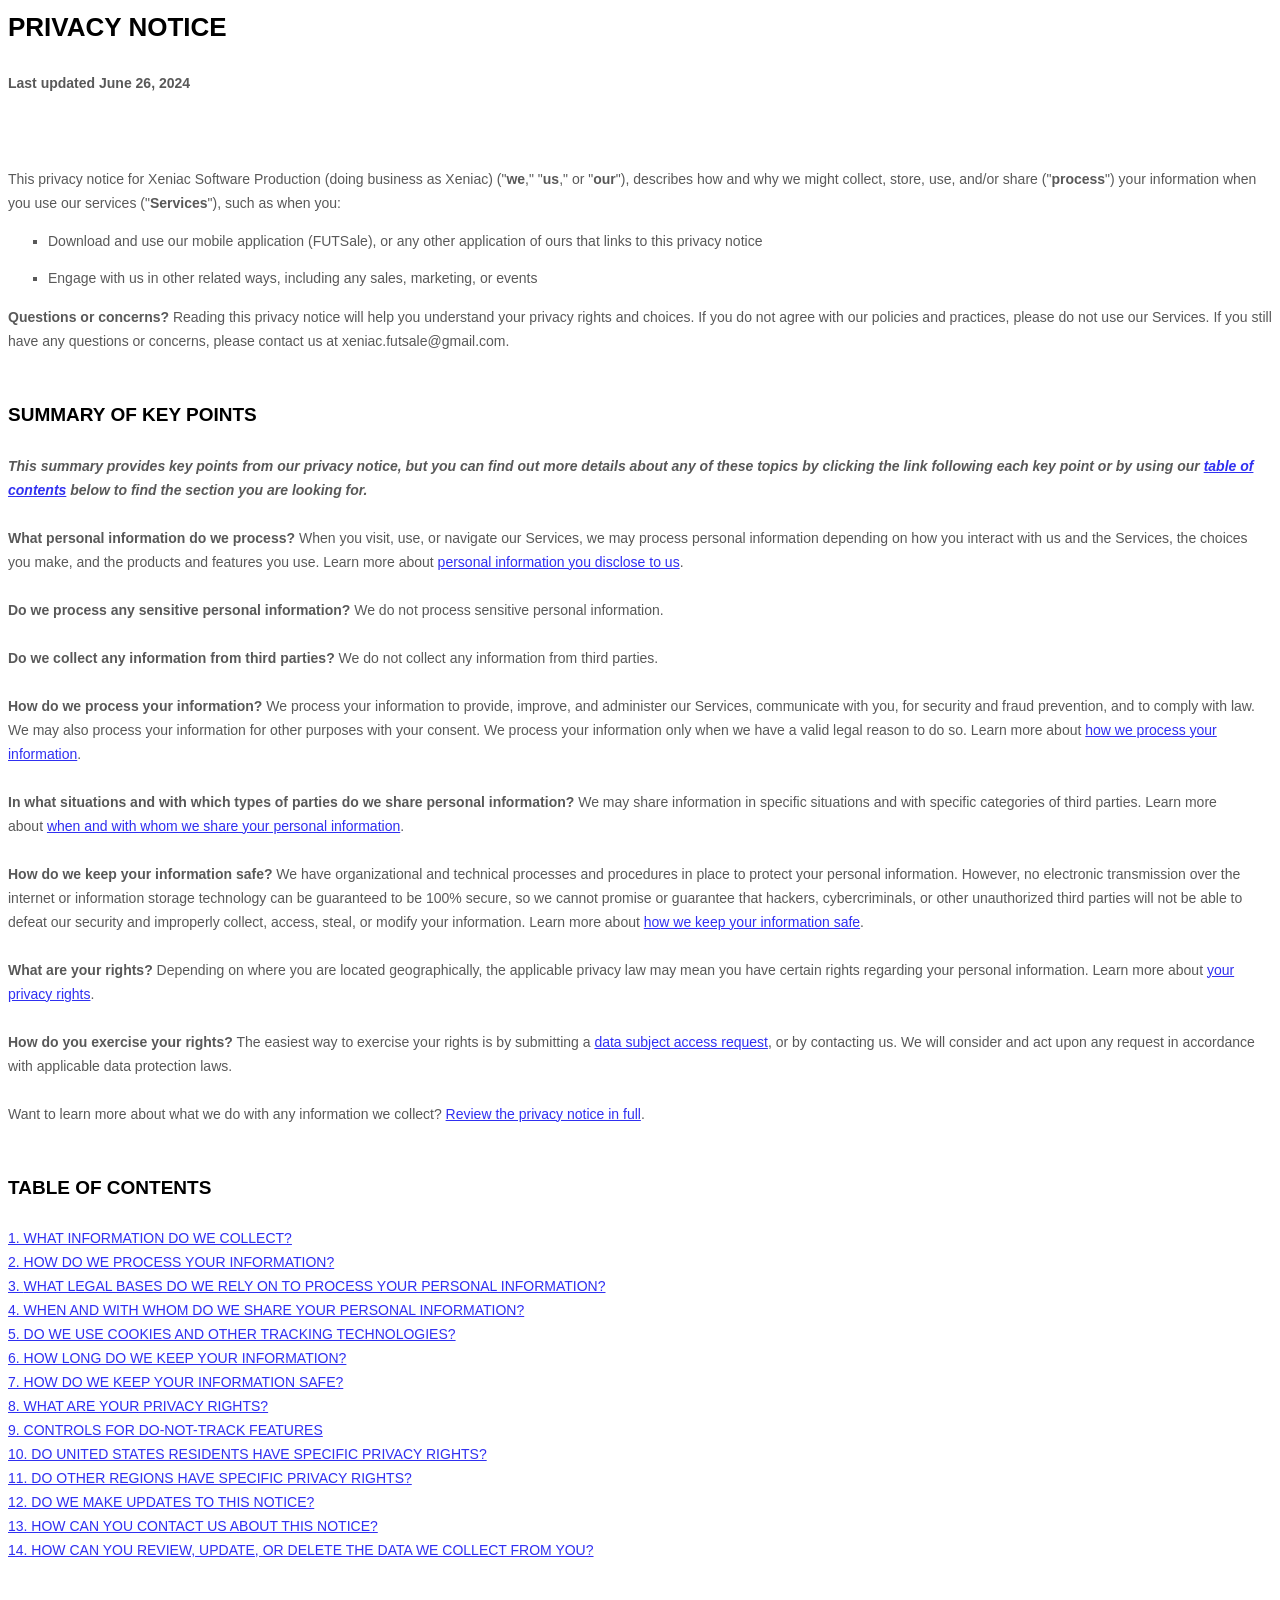
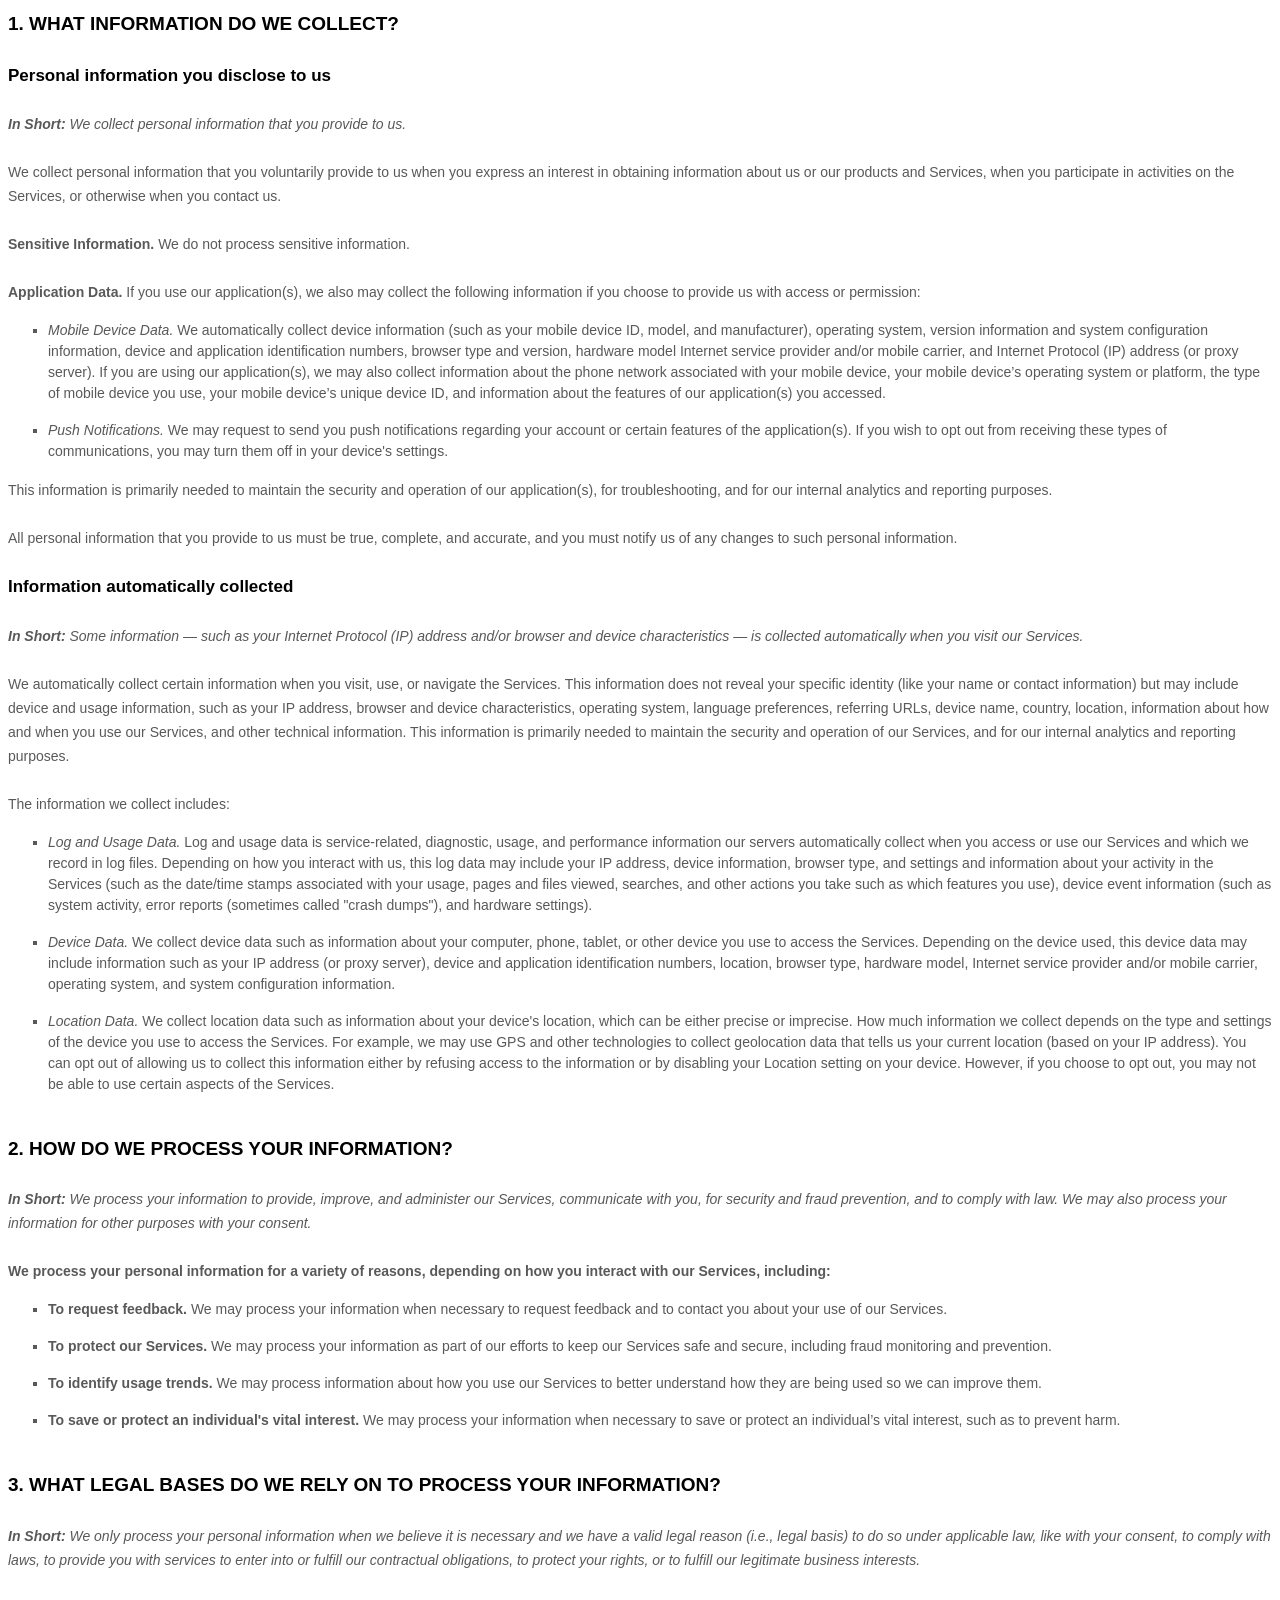
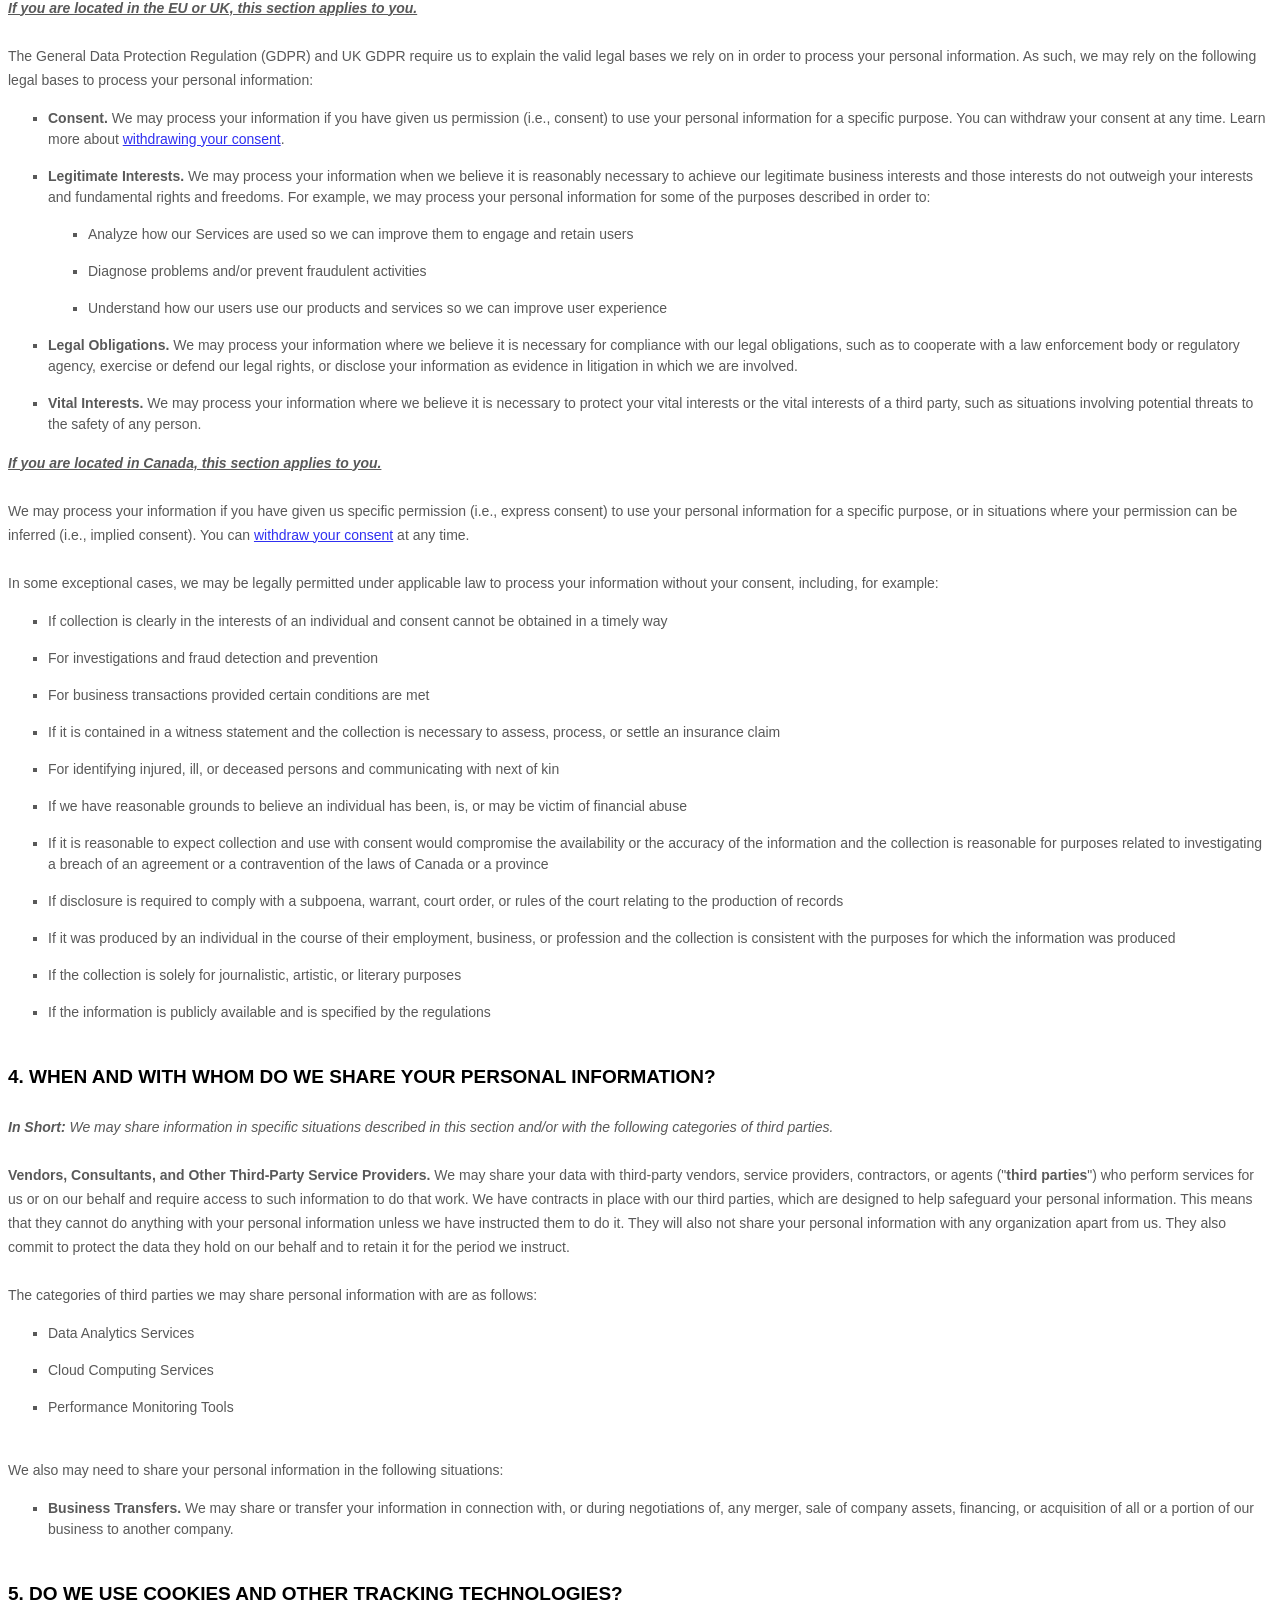
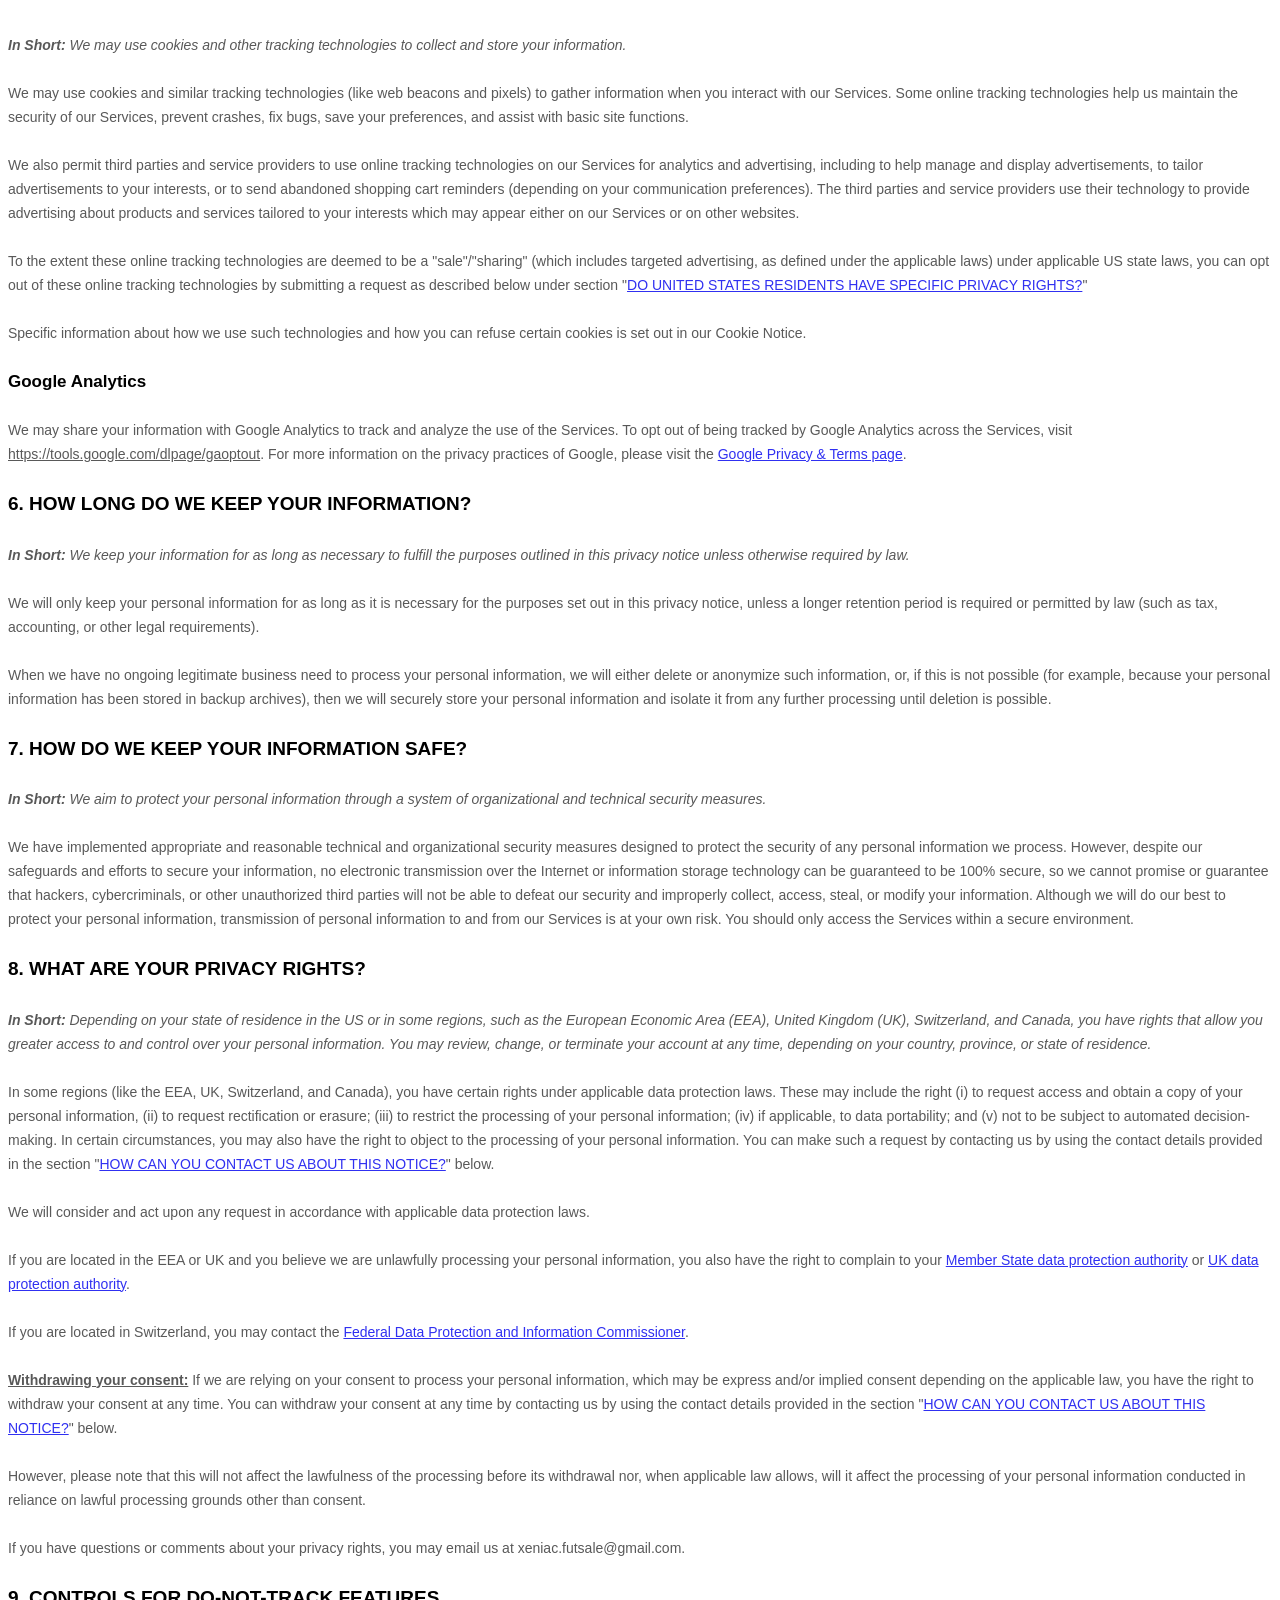
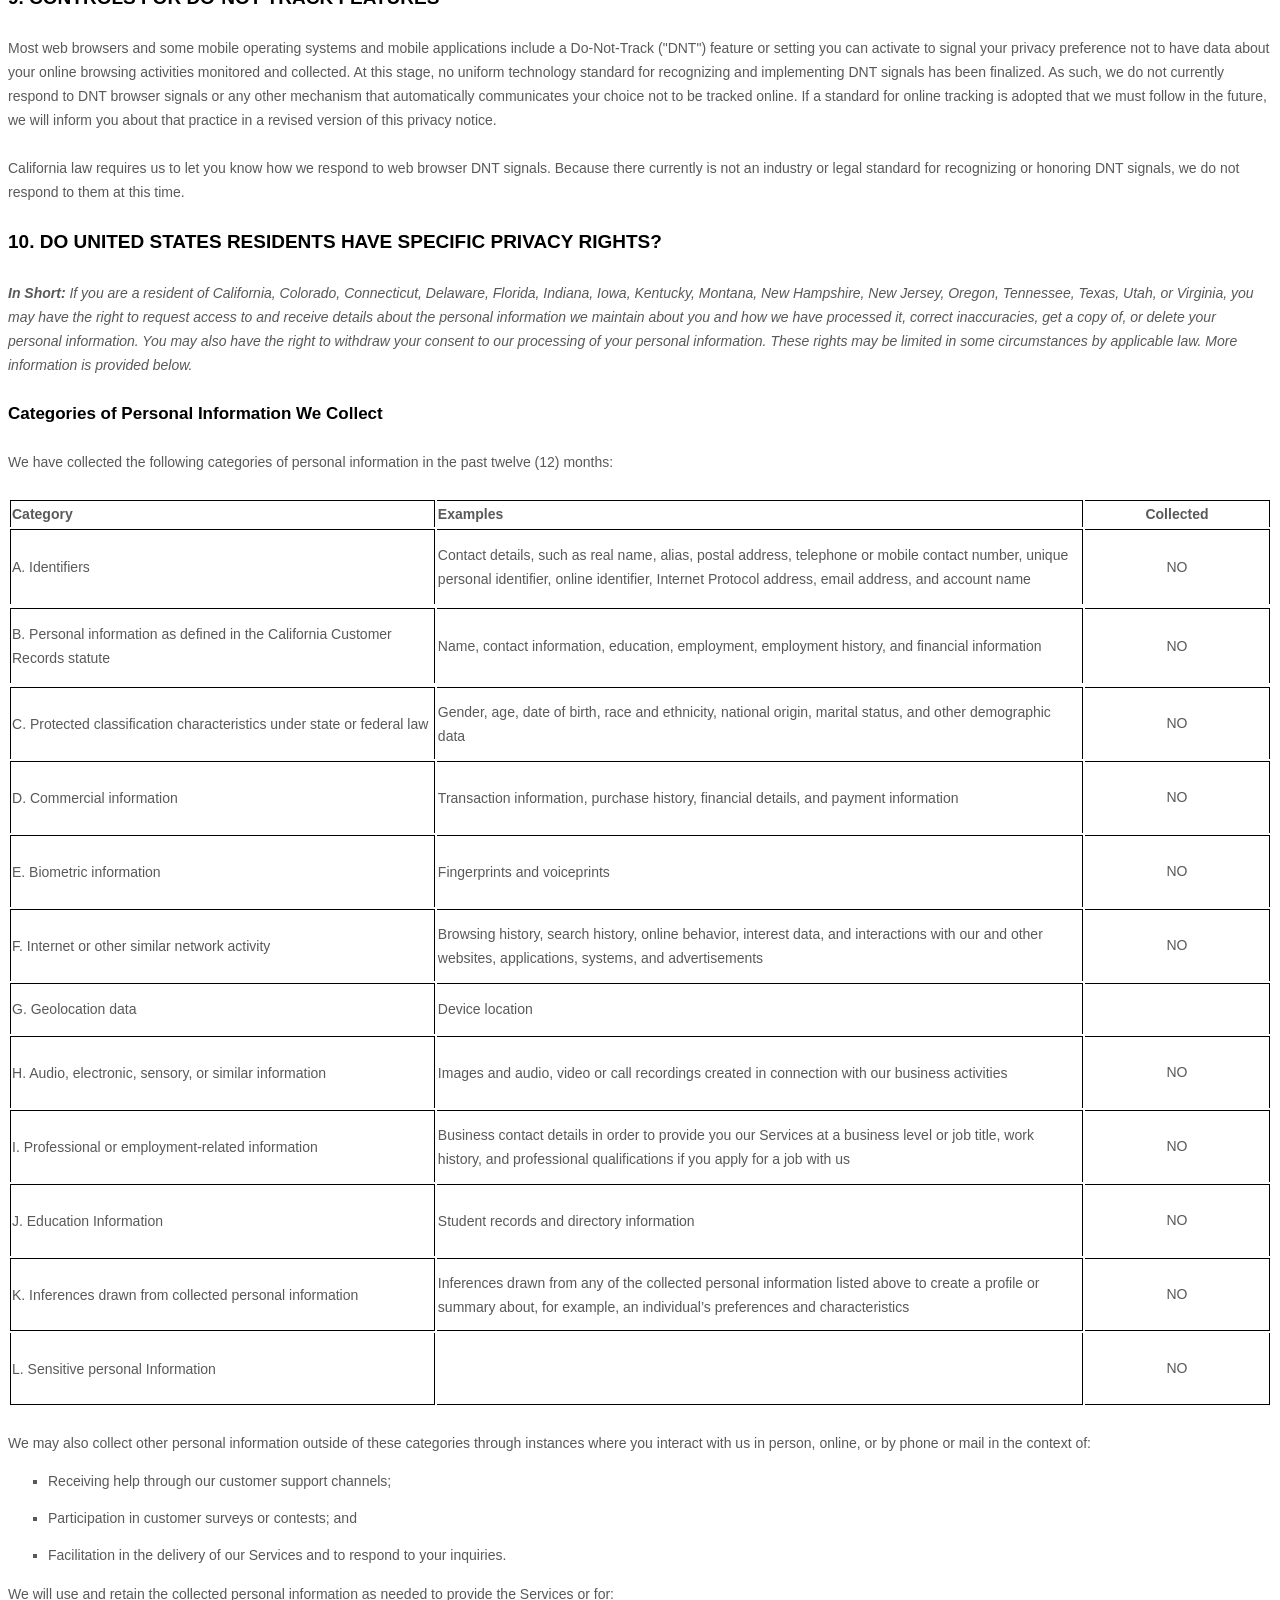
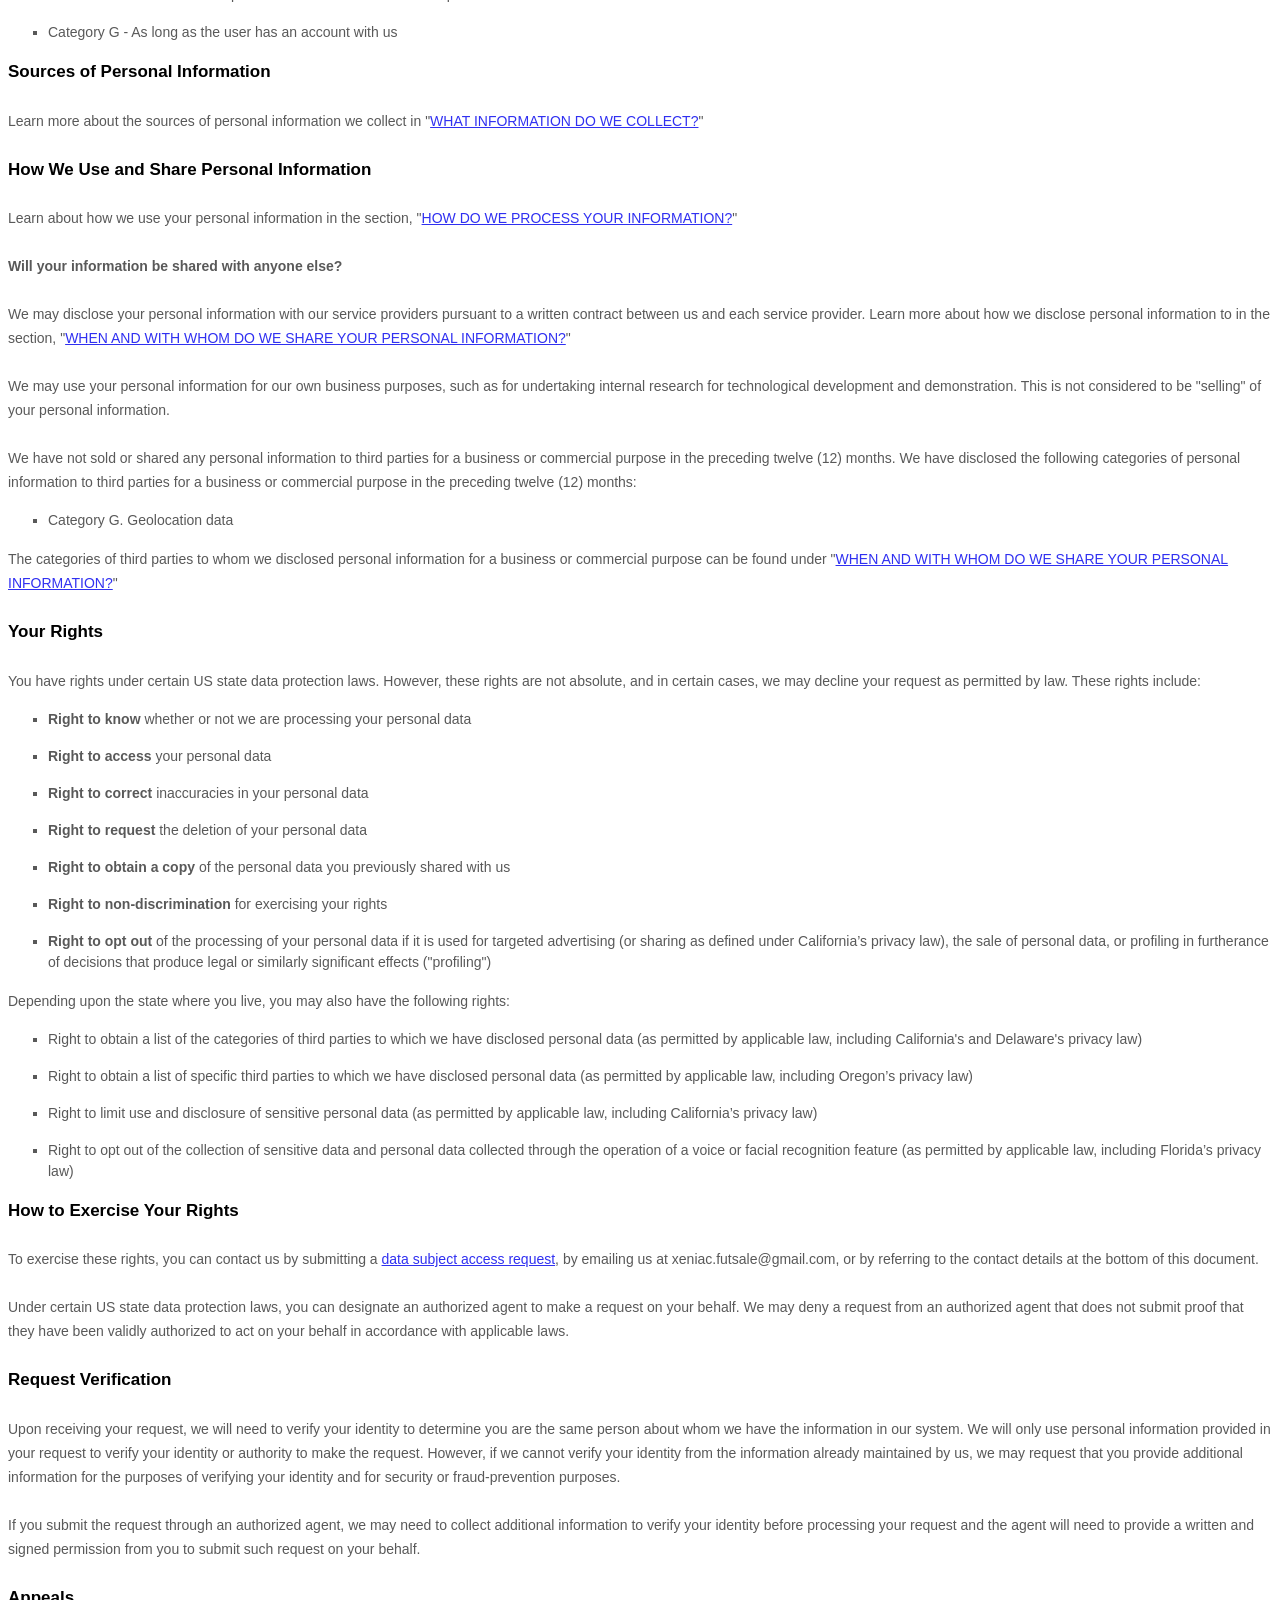
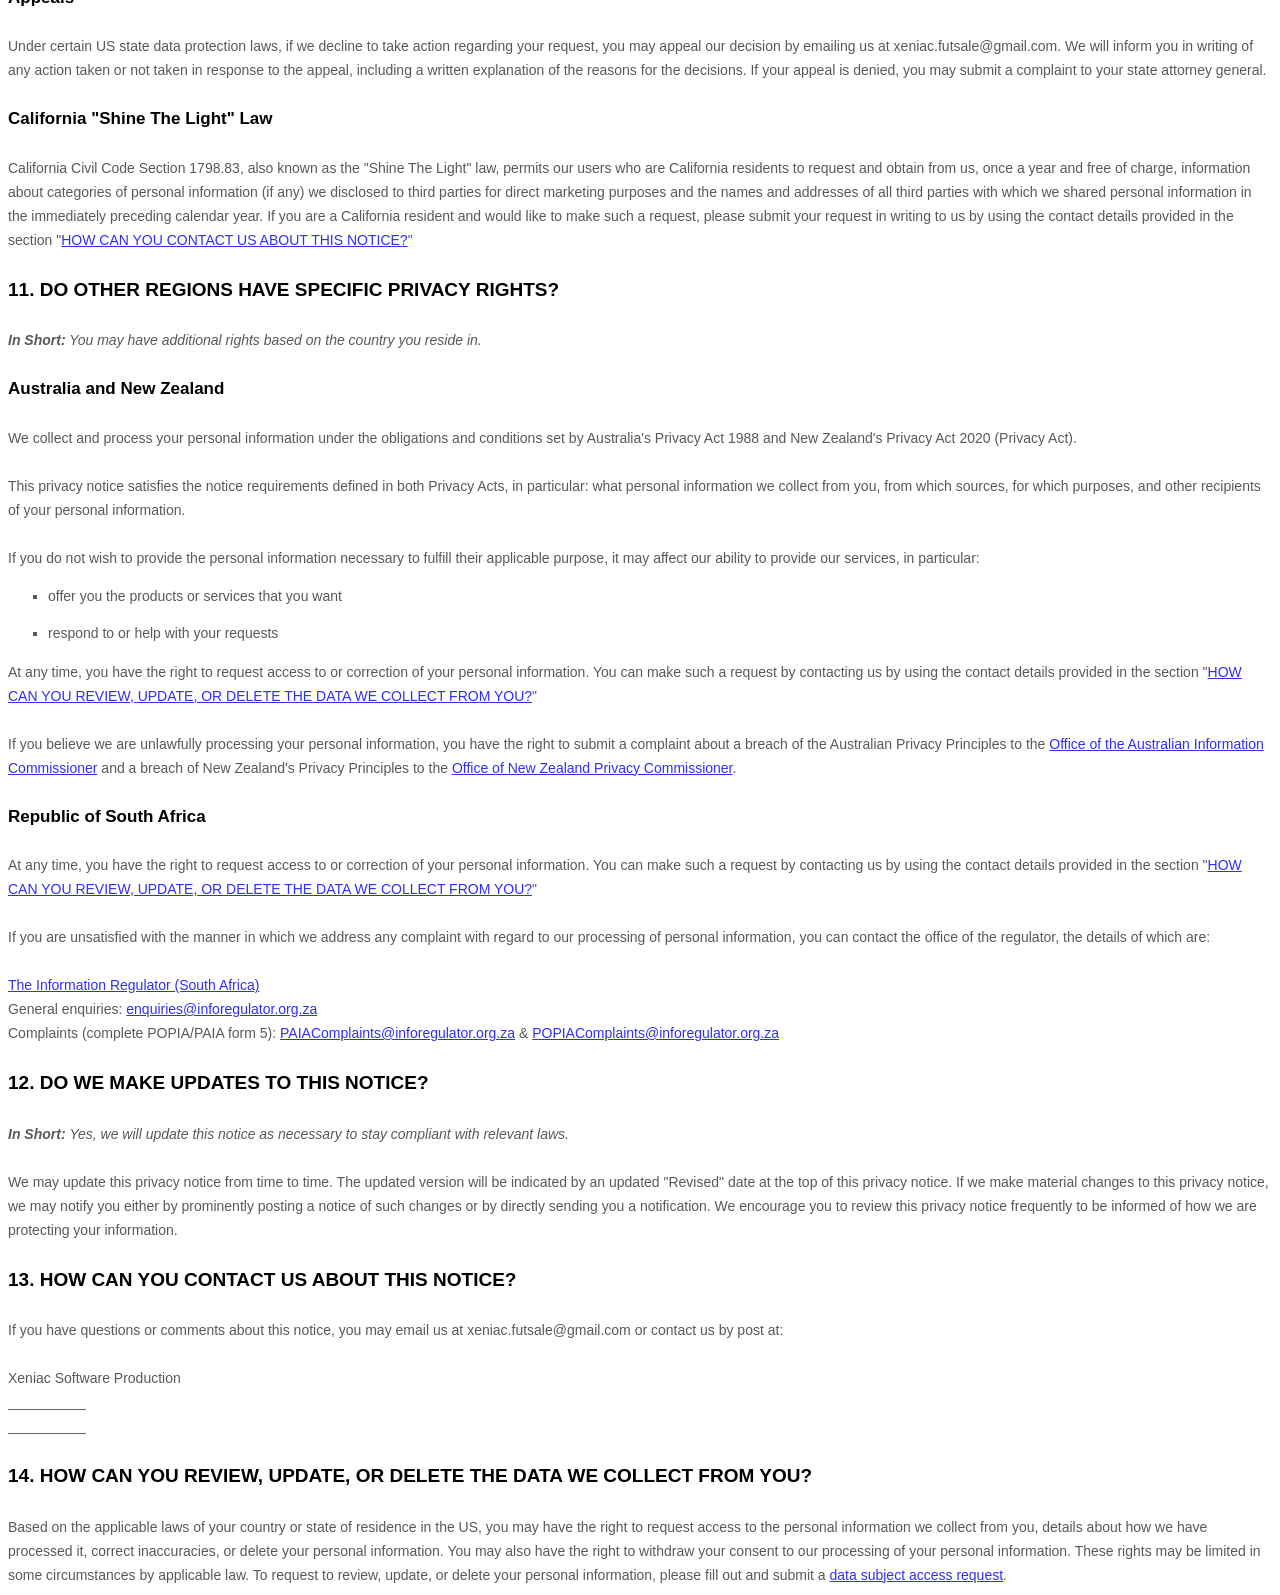
==== commit b2fd9f98: "Updated Privacy Policy Text" ====
--- a/privacy_policy.html
+++ b/privacy_policy.html
@@ -44,7 +44,7 @@
           }
 </style>
 <div data-custom-class="body">
-    <div><strong><span style="font-size: 26px;"><span data-custom-class="title"><bdt class="block-component"></bdt><bdt class="question">PRIVACY POLICY</bdt><bdt class="statement-end-if-in-editor"></bdt></span></span></strong></div><div><br></div><div><span style="color: rgb(127, 127, 127);"><strong><span style="font-size: 15px;"><span data-custom-class="subtitle">Last updated <bdt class="question">June 26, 2024</bdt></span></span></strong></span></div><div><br></div><div><br></div><div><br></div><div style="line-height: 1.5;"><span style="color: rgb(127, 127, 127);"><span style="color: rgb(89, 89, 89); font-size: 15px;"><span data-custom-class="body_text">This privacy notice for <bdt class="question">Xeniac Software Production<bdt class="block-component"></bdt> (doing business as <bdt class="question">Xeniac</bdt>)<bdt class="statement-end-if-in-editor"></bdt></bdt> (<bdt class="block-component"></bdt>"<strong>we</strong>," "<strong>us</strong>," or "<strong>our</strong>"<bdt class="statement-end-if-in-editor"></bdt></span><span data-custom-class="body_text">), describes how and why we might collect, store, use, and/or share (<bdt class="block-component"></bdt>"<strong>process</strong>"<bdt class="statement-end-if-in-editor"></bdt>) your information when you use our services (<bdt class="block-component"></bdt>"<strong>Services</strong>"<bdt class="statement-end-if-in-editor"></bdt>), such as when you:</span></span></span><span style="font-size: 15px;"><span style="color: rgb(127, 127, 127);"><span data-custom-class="body_text"><span style="color: rgb(89, 89, 89);"><span data-custom-class="body_text"><bdt class="block-component"></bdt></span></span></span></span></span></span></span></span></li></ul><div><bdt class="block-component"><span style="font-size: 15px;"><span style="font-size: 15px;"><span style="color: rgb(127, 127, 127);"><span data-custom-class="body_text"><span style="color: rgb(89, 89, 89);"><span data-custom-class="body_text"><bdt class="block-component"></bdt></span></span></span></span></span></span></bdt></div><ul><li data-custom-class="body_text" style="line-height: 1.5;"><span style="font-size: 15px; color: rgb(89, 89, 89);"><span style="font-size: 15px; color: rgb(89, 89, 89);"><span data-custom-class="body_text">Download and use<bdt class="block-component"></bdt> our mobile application<bdt class="block-component"></bdt> (<bdt class="question">FUTSale)<span style="font-size: 15px; color: rgb(89, 89, 89);"><span style="font-size: 15px; color: rgb(89, 89, 89);"><span data-custom-class="body_text"><span style="font-size: 15px;"><span style="color: rgb(89, 89, 89);"><span data-custom-class="body_text"><span style="font-size: 15px;"><span style="color: rgb(89, 89, 89);"><bdt class="statement-end-if-in-editor">,</bdt></span></span></span></span></span></span></span></span></bdt></span><span data-custom-class="body_text"><span style="font-size: 15px;"><span style="color: rgb(89, 89, 89);"><span data-custom-class="body_text"><span style="font-size: 15px;"><span style="color: rgb(89, 89, 89);"><bdt class="statement-end-if-in-editor"><bdt class="block-component"> or any other application of ours that links to this privacy notice</bdt></bdt></span></span></span></span></span></span></span></span></li></ul><div style="line-height: 1.5;"><span style="font-size: 15px;"><span style="color: rgb(127, 127, 127);"><span data-custom-class="body_text"><span style="color: rgb(89, 89, 89);"><span data-custom-class="body_text"><bdt class="block-component"></bdt></span></span></span></span></span></div><ul><li data-custom-class="body_text" style="line-height: 1.5;"><span style="font-size: 15px; color: rgb(89, 89, 89);"><span style="font-size: 15px; color: rgb(89, 89, 89);"><span data-custom-class="body_text">Engage with us in other related ways, including any sales, marketing, or events<span style="font-size: 15px;"><span style="color: rgb(89, 89, 89);"><span data-custom-class="body_text"><span style="font-size: 15px;"><span style="color: rgb(89, 89, 89);"><bdt class="statement-end-if-in-editor"></bdt></span></span></span></span></span></span></span></span></li></ul><div style="line-height: 1.5;"><span style="font-size: 15px;"><span style="color: rgb(127, 127, 127);"><span data-custom-class="body_text"><strong>Questions or concerns? </strong>Reading this privacy notice will help you understand your privacy rights and choices. If you do not agree with our policies and practices, please do not use our Services.<bdt class="block-component"></bdt> If you still have any questions or concerns, please contact us at <bdt class="question">xeniac.futsale@gmail.com</bdt>.</span></span></span></div><div style="line-height: 1.5;"><br></div><div style="line-height: 1.5;"><br></div><div style="line-height: 1.5;"><strong><span style="font-size: 15px;"><span data-custom-class="heading_1">SUMMARY OF KEY POINTS</span></span></strong></div><div style="line-height: 1.5;"><br></div><div style="line-height: 1.5;"><span style="font-size: 15px;"><span data-custom-class="body_text"><strong><em>This summary provides key points from our privacy notice, but you can find out more details about any of these topics by clicking the link following each key point or by using our </em></strong></span></span><a data-custom-class="link" href="#toc"><span style="color: rgb(0, 58, 250); font-size: 15px;"><span data-custom-class="body_text"><strong><em>table of contents</em></strong></span></span></a><span style="font-size: 15px;"><span data-custom-class="body_text"><strong><em> below to find the section you are looking for.</em></strong></span></span></div><div style="line-height: 1.5;"><br></div><div style="line-height: 1.5;"><span style="font-size: 15px;"><span data-custom-class="body_text"><strong>What personal information do we process?</strong> When you visit, use, or navigate our Services, we may process personal information depending on how you interact with us and the Services, the choices you make, and the products and features you use. Learn more about </span></span><a data-custom-class="link" href="#personalinfo"><span style="color: rgb(0, 58, 250); font-size: 15px;"><span data-custom-class="body_text">personal information you disclose to us</span></span></a><span data-custom-class="body_text">.</span></div><div style="line-height: 1.5;"><br></div><div style="line-height: 1.5;"><span style="font-size: 15px;"><span data-custom-class="body_text"><strong>Do we process any sensitive personal information?</strong> <bdt class="block-component"></bdt>We do not process sensitive personal information.<bdt class="else-block"></bdt></span></span></div><div style="line-height: 1.5;"><br></div><div style="line-height: 1.5;"><span style="font-size: 15px;"><span data-custom-class="body_text"><strong>Do we collect any information from third parties?</strong> <bdt class="block-component"></bdt>We do not collect any information from third parties.<bdt class="else-block"></bdt></span></span></div><div style="line-height: 1.5;"><br></div><div style="line-height: 1.5;"><span style="font-size: 15px;"><span data-custom-class="body_text"><strong>How do we process your information?</strong> We process your information to provide, improve, and administer our Services, communicate with you, for security and fraud prevention, and to comply with law. We may also process your information for other purposes with your consent. We process your information only when we have a valid legal reason to do so. Learn more about </span></span><a data-custom-class="link" href="#infouse"><span style="color: rgb(0, 58, 250); font-size: 15px;"><span data-custom-class="body_text">how we process your information</span></span></a><span data-custom-class="body_text">.</span></div><div style="line-height: 1.5;"><br></div><div style="line-height: 1.5;"><span style="font-size: 15px;"><span data-custom-class="body_text"><strong>In what situations and with which <bdt class="block-component"></bdt>types of <bdt class="statement-end-if-in-editor"></bdt>parties do we share personal information?</strong> We may share information in specific situations and with specific <bdt class="block-component"></bdt>categories of <bdt class="statement-end-if-in-editor"></bdt>third parties. Learn more about </span></span><a data-custom-class="link" href="#whoshare"><span style="color: rgb(0, 58, 250); font-size: 15px;"><span data-custom-class="body_text">when and with whom we share your personal information</span></span></a><span style="font-size: 15px;"><span data-custom-class="body_text">.<bdt class="block-component"></bdt></span></span></div><div style="line-height: 1.5;"><br></div><div style="line-height: 1.5;"><span style="font-size: 15px;"><span data-custom-class="body_text"><strong>How do we keep your information safe?</strong> We have <bdt class="block-component"></bdt>organizational<bdt class="statement-end-if-in-editor"></bdt> and technical processes and procedures in place to protect your personal information. However, no electronic transmission over the internet or information storage technology can be guaranteed to be 100% secure, so we cannot promise or guarantee that hackers, cybercriminals, or other <bdt class="block-component"></bdt>unauthorized<bdt class="statement-end-if-in-editor"></bdt> third parties will not be able to defeat our security and improperly collect, access, steal, or modify your information. Learn more about </span></span><a data-custom-class="link" href="#infosafe"><span style="color: rgb(0, 58, 250); font-size: 15px;"><span data-custom-class="body_text">how we keep your information safe</span></span></a><span data-custom-class="body_text">.</span><span style="font-size: 15px;"><span data-custom-class="body_text"><bdt class="statement-end-if-in-editor"></bdt></span></span></div><div style="line-height: 1.5;"><br></div><div style="line-height: 1.5;"><span style="font-size: 15px;"><span data-custom-class="body_text"><strong>What are your rights?</strong> Depending on where you are located geographically, the applicable privacy law may mean you have certain rights regarding your personal information. Learn more about </span></span><a data-custom-class="link" href="#privacyrights"><span style="color: rgb(0, 58, 250); font-size: 15px;"><span data-custom-class="body_text">your privacy rights</span></span></a><span data-custom-class="body_text">.</span></div><div style="line-height: 1.5;"><br></div><div style="line-height: 1.5;"><span style="font-size: 15px;"><span data-custom-class="body_text"><strong>How do you exercise your rights?</strong> The easiest way to exercise your rights is by <bdt class="block-component">submitting a </bdt></span></span><a data-custom-class="link" href="https://app.termly.io/notify/4b49c0f2-8bab-4f18-a84b-fa785b37e4d9" rel="noopener noreferrer" target="_blank"><span style="color: rgb(0, 58, 250); font-size: 15px;"><span data-custom-class="body_text">data subject access request</span></span></a><span style="font-size: 15px;"><span data-custom-class="body_text"><bdt class="block-component"></bdt>, or by contacting us. We will consider and act upon any request in accordance with applicable data protection laws.</span></span></div><div style="line-height: 1.5;"><br></div><div style="line-height: 1.5;"><span style="font-size: 15px;"><span data-custom-class="body_text">Want to learn more about what we do with any information we collect? </span></span><a data-custom-class="link" href="#toc"><span style="color: rgb(0, 58, 250); font-size: 15px;"><span data-custom-class="body_text">Review the privacy notice in full</span></span></a><span style="font-size: 15px;"><span data-custom-class="body_text">.</span></span></div><div style="line-height: 1.5;"><br></div><div style="line-height: 1.5;"><br></div><div id="toc" style="line-height: 1.5;"><span style="font-size: 15px;"><span style="color: rgb(127, 127, 127);"><span style="color: rgb(0, 0, 0);"><strong><span data-custom-class="heading_1">TABLE OF CONTENTS</span></strong></span></span></span></div><div style="line-height: 1.5;"><br></div><div style="line-height: 1.5;"><span style="font-size: 15px;"><a data-custom-class="link" href="#infocollect"><span style="color: rgb(0, 58, 250);">1. WHAT INFORMATION DO WE COLLECT?</span></a></span></div><div style="line-height: 1.5;"><span style="font-size: 15px;"><a data-custom-class="link" href="#infouse"><span style="color: rgb(0, 58, 250);">2. HOW DO WE PROCESS YOUR INFORMATION?<bdt class="block-component"></bdt></span></a></span></div><div style="line-height: 1.5;"><span style="font-size: 15px;"><a data-custom-class="link" href="#legalbases"><span style="color: rgb(0, 58, 250);">3. <span style="font-size: 15px;"><span style="color: rgb(0, 58, 250);">WHAT LEGAL BASES DO WE RELY ON TO PROCESS YOUR PERSONAL INFORMATION?</span></span><bdt class="statement-end-if-in-editor"></bdt></span></a></span></div><div style="line-height: 1.5;"><span style="font-size: 15px;"><span style="color: rgb(0, 58, 250);"><a data-custom-class="link" href="#whoshare">4. WHEN AND WITH WHOM DO WE SHARE YOUR PERSONAL INFORMATION?</a></span><span data-custom-class="body_text"><bdt class="block-component"></bdt></a><span style="color: rgb(127, 127, 127);"><span style="color: rgb(89, 89, 89);"><span data-custom-class="body_text"><span style="color: rgb(89, 89, 89);"><bdt class="block-component"></bdt></span></span></span></span></span></div><div style="line-height: 1.5;"><span style="font-size: 15px;"><a data-custom-class="link" href="#cookies"><span style="color: rgb(0, 58, 250);">5. DO WE USE COOKIES AND OTHER TRACKING TECHNOLOGIES?</span></a><span style="color: rgb(127, 127, 127);"><span style="color: rgb(89, 89, 89);"><span data-custom-class="body_text"><span style="color: rgb(89, 89, 89);"><bdt class="statement-end-if-in-editor"></bdt></span></span><span data-custom-class="body_text"><span style="color: rgb(89, 89, 89);"><span style="color: rgb(89, 89, 89);"><span style="color: rgb(89, 89, 89);"><bdt class="block-component"></bdt></span></span><bdt class="block-component"></bdt></span></span></span></span></span></div><div style="line-height: 1.5;"><span style="font-size: 15px;"><a data-custom-class="link" href="#inforetain"><span style="color: rgb(0, 58, 250);">6. HOW LONG DO WE KEEP YOUR INFORMATION?</span></a><span style="color: rgb(127, 127, 127);"><span style="color: rgb(89, 89, 89);"><span data-custom-class="body_text"><span style="color: rgb(89, 89, 89);"><span style="color: rgb(89, 89, 89);"><bdt class="block-component"></bdt></span></span></span></span></span></span></div><div style="line-height: 1.5;"><span style="font-size: 15px;"><a data-custom-class="link" href="#infosafe"><span style="color: rgb(0, 58, 250);">7. HOW DO WE KEEP YOUR INFORMATION SAFE?</span></a><span style="color: rgb(127, 127, 127);"><span style="color: rgb(89, 89, 89);"><span data-custom-class="body_text"><span style="color: rgb(89, 89, 89);"><bdt class="statement-end-if-in-editor"></bdt><bdt class="block-component"></bdt></span></span></span></span></span></div><div style="line-height: 1.5;"><span style="font-size: 15px;"><span style="color: rgb(0, 58, 250);"><a data-custom-class="link" href="#privacyrights">8. WHAT ARE YOUR PRIVACY RIGHTS?</a></span></span></div><div style="line-height: 1.5;"><span style="font-size: 15px;"><a data-custom-class="link" href="#DNT"><span style="color: rgb(0, 58, 250);">9. CONTROLS FOR DO-NOT-TRACK FEATURES<bdt class="block-component"></bdt></span></a></span></div><div style="line-height: 1.5;"><span style="font-size: 15px;"><a data-custom-class="link" href="#uslaws"><span style="color: rgb(0, 58, 250);">10. DO UNITED STATES RESIDENTS HAVE SPECIFIC PRIVACY RIGHTS?</span></a></span><bdt class="block-component"><span style="font-size: 15px;"><span data-custom-class="body_text"></span></span></bdt></div><div style="line-height: 1.5;"><a data-custom-class="link" href="#otherlaws"><span style="color: rgb(0, 58, 250); font-size: 15px;">11. DO OTHER REGIONS HAVE SPECIFIC PRIVACY RIGHTS?</span></a><span style="font-size: 15px;"><bdt class="statement-end-if-in-editor"><span data-custom-class="body_text"></span></bdt></span></div><div style="line-height: 1.5;"><bdt class="block-component"><span style="font-size: 15px;"></bdt><bdt class="block-component"></bdt><bdt class="block-component"></bdt><bdt class="block-component"></bdt><bdt class="block-component"></bdt><bdt class="block-component"></bdt><bdt class="block-component"></bdt><bdt class="block-component"></bdt><bdt class="block-component"></bdt><bdt class="block-component"></span></bdt></div><div style="line-height: 1.5;"><span style="font-size: 15px;"><a data-custom-class="link" href="#policyupdates"><span style="color: rgb(0, 58, 250);">12. DO WE MAKE UPDATES TO THIS NOTICE?</span></a></span></div><div style="line-height: 1.5;"><a data-custom-class="link" href="#contact"><span style="color: rgb(0, 58, 250); font-size: 15px;">13. HOW CAN YOU CONTACT US ABOUT THIS NOTICE?</span></a></div><div style="line-height: 1.5;"><a data-custom-class="link" href="#request"><span style="color: rgb(0, 58, 250);">14. HOW CAN YOU REVIEW, UPDATE, OR DELETE THE DATA WE COLLECT FROM YOU?</span></a></div><div style="line-height: 1.5;"><br></div><div style="line-height: 1.5;"><br></div><div id="infocollect" style="line-height: 1.5;"><span style="color: rgb(0, 0, 0);"><span style="color: rgb(0, 0, 0); font-size: 15px;"><span style="font-size: 15px; color: rgb(0, 0, 0);"><span style="font-size: 15px; color: rgb(0, 0, 0);"><span id="control" style="color: rgb(0, 0, 0);"><strong><span data-custom-class="heading_1">1. WHAT INFORMATION DO WE COLLECT?</span></strong></span></span></span></span></span></div><div style="line-height: 1.5;"><br></div><div id="personalinfo" style="line-height: 1.5;"><span data-custom-class="heading_2" style="color: rgb(0, 0, 0);"><span style="font-size: 15px;"><strong>Personal information you disclose to us</strong></span></span></div><div><div><br></div><div style="line-height: 1.5;"><span style="color: rgb(127, 127, 127);"><span style="color: rgb(89, 89, 89); font-size: 15px;"><span data-custom-class="body_text"><span style="font-size: 15px; color: rgb(89, 89, 89);"><span style="font-size: 15px; color: rgb(89, 89, 89);"><span data-custom-class="body_text"><strong><em>In Short:</em></strong></span></span></span></span><span data-custom-class="body_text"><span style="font-size: 15px; color: rgb(89, 89, 89);"><span style="font-size: 15px; color: rgb(89, 89, 89);"><span data-custom-class="body_text"><strong><em> </em></strong><em>We collect personal information that you provide to us.</em></span></span></span></span></span></span></div></div><div style="line-height: 1.5;"><br></div><div style="line-height: 1.5;"><span style="font-size: 15px; color: rgb(89, 89, 89);"><span style="font-size: 15px; color: rgb(89, 89, 89);"><span data-custom-class="body_text">We collect personal information that you voluntarily provide to us when you <span style="font-size: 15px;"><bdt class="block-component"></bdt></span></span><span data-custom-class="body_text">express an interest in obtaining information about us or our products and Services, when you participate in activities on the Services, or otherwise when you contact us.</span></span></span></span></div><div style="line-height: 1.5;"><br></div><div style="line-height: 1.5;"><span style="font-size: 15px; color: rgb(89, 89, 89);"><span style="font-size: 15px; color: rgb(89, 89, 89);"><span data-custom-class="body_text"><span style="font-size: 15px;"><bdt class="block-component"></bdt></span></span></span></span></span></div><div id="sensitiveinfo" style="line-height: 1.5;"><span style="font-size: 15px;"><span data-custom-class="body_text"><strong>Sensitive Information.</strong> <bdt class="block-component"></bdt>We do not process sensitive information.</span></span></div><div style="line-height: 1.5;"><br></div><div style="line-height: 1.5;"><span style="font-size: 15px;"><span data-custom-class="body_text"><bdt class="else-block"></bdt></span></span><span style="font-size: 15px; color: rgb(89, 89, 89);"><span style="font-size: 15px; color: rgb(89, 89, 89);"><span data-custom-class="body_text"><span style="font-size: 15px;"><span data-custom-class="body_text"><bdt class="block-component"><bdt class="block-component"></bdt></bdt></span></span></span></span><bdt class="block-component"><bdt class="block-component"></bdt></bdt></div><div style="line-height: 1.5;"><span data-custom-class="body_text"><span style="font-size: 15px;"><strong>Application Data.</strong> If you use our application(s), we also may collect the following information if you choose to provide us with access or permission:<bdt class="block-component"></bdt></span></span></li></ul><div style="line-height: 1.5;"><bdt class="block-component"><span style="font-size: 15px;"><span data-custom-class="body_text"></bdt></span></span></li></ul><div style="line-height: 1.5;"><bdt class="block-component"><span style="font-size: 15px;"><span data-custom-class="body_text"></span></span></bdt></div><ul><li data-custom-class="body_text" style="line-height: 1.5;"><span style="font-size: 15px;"><span data-custom-class="body_text"><em>Mobile Device Data.</em> We automatically collect device information (such as your mobile device ID, model, and manufacturer), operating system, version information and system configuration information, device and application identification numbers, browser type and version, hardware model Internet service provider and/or mobile carrier, and Internet Protocol (IP) address (or proxy server). If you are using our application(s), we may also collect information about the phone network associated with your mobile device, your mobile device’s operating system or platform, the type of mobile device you use, your mobile device’s unique device ID, and information about the features of our application(s) you accessed.<bdt class="statement-end-if-in-editor"></bdt></span></span></li></ul><div style="line-height: 1.5;"><bdt class="block-component"><span style="font-size: 15px;"><span data-custom-class="body_text"></span></span></bdt></div><ul><li data-custom-class="body_text" style="line-height: 1.5;"><span style="font-size: 15px;"><span data-custom-class="body_text"><em>Push Notifications.</em> We may request to send you push notifications regarding your account or certain features of the application(s). If you wish to opt out from receiving these types of communications, you may turn them off in your device's settings.<bdt class="statement-end-if-in-editor"></bdt></span></span></li></ul><div style="line-height: 1.5;"><span style="font-size: 15px;"><span data-custom-class="body_text">This information is primarily needed to maintain the security and operation of our application(s), for troubleshooting, and for our internal analytics and reporting purposes.</span></span></div><div style="line-height: 1.5;"><br></div><div style="line-height: 1.5;"><bdt class="statement-end-if-in-editor"><span style="font-size: 15px;"><span data-custom-class="body_text"></span></span></bdt></div><div style="line-height: 1.5;"><span style="font-size: 15px; color: rgb(89, 89, 89);"><span style="font-size: 15px; color: rgb(89, 89, 89);"><span data-custom-class="body_text">All personal information that you provide to us must be true, complete, and accurate, and you must notify us of any changes to such personal information.</span></span></span></div><div style="line-height: 1.5;"><br></div><div style="line-height: 1.5;"><span style="font-size: 15px; color: rgb(89, 89, 89);"><span style="font-size: 15px; color: rgb(89, 89, 89);"><span data-custom-class="body_text"><bdt class="block-component"></bdt></span></span></span></div><div style="line-height: 1.5;"><span data-custom-class="heading_2" style="color: rgb(0, 0, 0);"><span style="font-size: 15px;"><strong>Information automatically collected</strong></span></span></div><div><div><br></div><div style="line-height: 1.5;"><span style="color: rgb(127, 127, 127);"><span style="color: rgb(89, 89, 89); font-size: 15px;"><span data-custom-class="body_text"><span style="font-size: 15px; color: rgb(89, 89, 89);"><span style="font-size: 15px; color: rgb(89, 89, 89);"><span data-custom-class="body_text"><strong><em>In Short:</em></strong></span></span></span></span><span data-custom-class="body_text"><span style="font-size: 15px; color: rgb(89, 89, 89);"><span style="font-size: 15px; color: rgb(89, 89, 89);"><span data-custom-class="body_text"><strong><em> </em></strong><em>Some information — such as your Internet Protocol (IP) address and/or browser and device characteristics — is collected automatically when you visit our Services.</em></span></span></span></span></span></span></div></div><div style="line-height: 1.5;"><br></div><div style="line-height: 1.5;"><span style="font-size: 15px; color: rgb(89, 89, 89);"><span style="font-size: 15px; color: rgb(89, 89, 89);"><span data-custom-class="body_text">We automatically collect certain information when you visit, use, or navigate the Services. This information does not reveal your specific identity (like your name or contact information) but may include device and usage information, such as your IP address, browser and device characteristics, operating system, language preferences, referring URLs, device name, country, location, information about how and when you use our Services, and other technical information. This information is primarily needed to maintain the security and operation of our Services, and for our internal analytics and reporting purposes.</span></span></span></div><div style="line-height: 1.5;"><br></div><div style="line-height: 1.5;"><span style="font-size: 15px; color: rgb(89, 89, 89);"><span style="font-size: 15px; color: rgb(89, 89, 89);"><span data-custom-class="body_text"><bdt class="block-component"></span></bdt></span><span data-custom-class="body_text"><bdt class="block-component"></bdt></span></span></span></div><div style="line-height: 1.5;"><span style="font-size: 15px; color: rgb(89, 89, 89);"><span style="font-size: 15px; color: rgb(89, 89, 89);"><span data-custom-class="body_text">The information we collect includes:<bdt class="block-component"></bdt></span></span></span></div><ul><li data-custom-class="body_text" style="line-height: 1.5;"><span style="font-size: 15px; color: rgb(89, 89, 89);"><span style="font-size: 15px; color: rgb(89, 89, 89);"><span data-custom-class="body_text"><em>Log and Usage Data.</em> Log and usage data is service-related, diagnostic, usage, and performance information our servers automatically collect when you access or use our Services and which we record in log files. Depending on how you interact with us, this log data may include your IP address, device information, browser type, and settings and information about your activity in the Services<span style="font-size: 15px;"> </span>(such as the date/time stamps associated with your usage, pages and files viewed, searches, and other actions you take such as which features you use), device event information (such as system activity, error reports (sometimes called <bdt class="block-component"></bdt>"crash dumps"<bdt class="statement-end-if-in-editor"></bdt>), and hardware settings).<span style="font-size: 15px;"><span style="color: rgb(89, 89, 89);"><span data-custom-class="body_text"><span style="font-size: 15px;"><span style="color: rgb(89, 89, 89);"><bdt class="statement-end-if-in-editor"></bdt></span></span></span></span></span></span></span></span></li></ul><div style="line-height: 1.5;"><bdt class="block-component"><span style="font-size: 15px;"><span data-custom-class="body_text"></span></span></bdt></div><ul><li data-custom-class="body_text" style="line-height: 1.5;"><span style="font-size: 15px; color: rgb(89, 89, 89);"><span style="font-size: 15px; color: rgb(89, 89, 89);"><span data-custom-class="body_text"><em>Device Data.</em> We collect device data such as information about your computer, phone, tablet, or other device you use to access the Services. Depending on the device used, this device data may include information such as your IP address (or proxy server), device and application identification numbers, location, browser type, hardware model, Internet service provider and/or mobile carrier, operating system, and system configuration information.<span style="font-size: 15px;"><span style="color: rgb(89, 89, 89);"><span data-custom-class="body_text"><span style="font-size: 15px;"><span style="color: rgb(89, 89, 89);"><bdt class="statement-end-if-in-editor"></bdt></span></span></span></span></span></span></span></span></li></ul><div style="line-height: 1.5;"><bdt class="block-component"><span style="font-size: 15px;"><span data-custom-class="body_text"></span></span></bdt></div><ul><li data-custom-class="body_text" style="line-height: 1.5;"><span style="font-size: 15px; color: rgb(89, 89, 89);"><span style="font-size: 15px; color: rgb(89, 89, 89);"><span data-custom-class="body_text"><em>Location Data.</em> We collect location data such as information about your device's location, which can be either precise or imprecise. How much information we collect depends on the type and settings of the device you use to access the Services. For example, we may use GPS and other technologies to collect geolocation data that tells us your current location (based on your IP address). You can opt out of allowing us to collect this information either by refusing access to the information or by disabling your Location setting on your device. However, if you choose to opt out, you may not be able to use certain aspects of the Services.<span style="font-size: 15px;"><span style="color: rgb(89, 89, 89);"><span data-custom-class="body_text"><span style="font-size: 15px;"><span style="color: rgb(89, 89, 89);"><bdt class="statement-end-if-in-editor"></bdt></span></span></span></span></span></span></span></span></li></ul><div><bdt class="block-component"><span style="font-size: 15px;"></bdt></bdt><bdt class="statement-end-if-in-editor"></bdt></bdt></span><span data-custom-class="body_text"><span style="color: rgb(89, 89, 89); font-size: 15px;"><span data-custom-class="body_text"><span style="color: rgb(89, 89, 89); font-size: 15px;"><span data-custom-class="body_text"><bdt class="statement-end-if-in-editor"><bdt class="block-component"></bdt></bdt></span></span></span></span></bdt></span></span></span></span></span></span></span></span><span style="font-size: 15px;"><span data-custom-class="body_text"><bdt class="block-component"></bdt></span></span></div><div style="line-height: 1.5;"><br></div><div id="infouse" style="line-height: 1.5;"><span style="color: rgb(127, 127, 127);"><span style="color: rgb(89, 89, 89); font-size: 15px;"><span style="font-size: 15px; color: rgb(89, 89, 89);"><span style="font-size: 15px; color: rgb(89, 89, 89);"><span id="control" style="color: rgb(0, 0, 0);"><strong><span data-custom-class="heading_1">2. HOW DO WE PROCESS YOUR INFORMATION?</span></strong></span></span></span></span></span></div><div><div style="line-height: 1.5;"><br></div><div style="line-height: 1.5;"><span style="color: rgb(127, 127, 127);"><span style="color: rgb(89, 89, 89); font-size: 15px;"><span data-custom-class="body_text"><span style="font-size: 15px; color: rgb(89, 89, 89);"><span style="font-size: 15px; color: rgb(89, 89, 89);"><span data-custom-class="body_text"><strong><em>In Short: </em></strong><em>We process your information to provide, improve, and administer our Services, communicate with you, for security and fraud prevention, and to comply with law. We may also process your information for other purposes with your consent.</em></span></span></span></span></span></span></div></div><div style="line-height: 1.5;"><br></div><div style="line-height: 1.5;"><span style="font-size: 15px; color: rgb(89, 89, 89);"><span style="font-size: 15px; color: rgb(89, 89, 89);"><span data-custom-class="body_text"><strong>We process your personal information for a variety of reasons, depending on how you interact with our Services, including:</strong><bdt class="block-component"></bdt></span></span></span></span></span></span></span></span></span></span></span></span></li></ul><div style="line-height: 1.5;"><span style="font-size: 15px; color: rgb(89, 89, 89);"><span style="font-size: 15px; color: rgb(89, 89, 89);"><span data-custom-class="body_text"><bdt class="block-component"></bdt></span></span></span></span></span></span></span></span></span></span></span></span></span></span></span></li></ul><div style="line-height: 1.5;"><span style="font-size: 15px; color: rgb(89, 89, 89);"><span style="font-size: 15px; color: rgb(89, 89, 89);"><span data-custom-class="body_text"><bdt class="block-component"></bdt></span></span></span></span></span></span></span></span></span></span></span></span></span></span></span></span></span></span></span></span></span></li></ul><div style="line-height: 1.5;"><span style="font-size: 15px; color: rgb(89, 89, 89);"><span style="font-size: 15px; color: rgb(89, 89, 89);"><span data-custom-class="body_text"><bdt class="block-component"></bdt></span></span></span></span></span></span></span></span></span></span></span></span></li></ul><div style="line-height: 1.5;"><span style="font-size: 15px; color: rgb(89, 89, 89);"><span style="font-size: 15px; color: rgb(89, 89, 89);"><span data-custom-class="body_text"><bdt class="block-component"></bdt></span></span></span></li></ul><div style="line-height: 1.5;"><bdt class="block-component"><span style="font-size: 15px;"></bdt></span></span></span></span></span></span></li></ul><div style="line-height: 1.5;"><bdt class="block-component"><span style="font-size: 15px;"></bdt></span></span></span></span></span></span></span></span></span></li></ul><div style="line-height: 1.5;"><bdt class="block-component"><span style="font-size: 15px;"></bdt></span></span></span></span></span></span></span></span></span></span></span></span></li></ul><div style="line-height: 1.5;"><bdt class="block-component"><span style="font-size: 15px;"><span data-custom-class="body_text"></span></span></bdt></li></ul><p style="font-size: 15px; line-height: 1.5;"><bdt class="block-component"><span style="font-size: 15px;"></bdt></span></span></span></span></span></span></span></span></span></span></span></li></ul><p style="font-size: 15px; line-height: 1.5;"><bdt class="block-component"><span style="font-size: 15px;"></bdt></span></span></span></span></span></span></span></span></span></span></span></li></ul><p style="font-size: 15px; line-height: 1.5;"><bdt class="block-component"></bdt></span></span></span></span></span></span></span></span></span></span></span></li></ul><p style="font-size: 15px; line-height: 1.5;"><bdt class="block-component"></bdt></p><ul><li data-custom-class="body_text" style="line-height: 1.5;"><span style="font-size: 15px;"><span style="color: rgb(89, 89, 89);"><span style="color: rgb(89, 89, 89);"><span data-custom-class="body_text"><strong>To request feedback. </strong>We may process your information when necessary to request feedback and to contact you about your use of our Services.<span style="color: rgb(89, 89, 89);"><span style="color: rgb(89, 89, 89);"><span data-custom-class="body_text"><span style="color: rgb(89, 89, 89);"><span data-custom-class="body_text"><span style="color: rgb(89, 89, 89);"><span data-custom-class="body_text"><bdt class="statement-end-if-in-editor"></bdt></span></span></span></span></span></span></span></span></span></span></span></li></ul><div style="line-height: 1.5;"><bdt class="block-component"><span style="font-size: 15px;"><span data-custom-class="body_text"></span></bdt></span></li></ul><div style="line-height: 1.5;"><bdt class="block-component"><span style="font-size: 15px;"></bdt></span></span></span></li></ul><div style="line-height: 1.5;"><bdt class="block-component"><span style="font-size: 15px;"></bdt></span></span></span></li></ul><div style="line-height: 1.5;"><span style="font-size: 15px;"><bdt class="block-component"><span data-custom-class="body_text"></bdt></span></span></li></ul><div style="line-height: 1.5;"><bdt class="block-component"><span style="font-size: 15px;"><span data-custom-class="body_text"></bdt></span></span></li></ul><div style="line-height: 1.5;"><bdt class="block-component"><span style="font-size: 15px;"><span data-custom-class="body_text"></span></span></bdt></li></ul><div style="line-height: 1.5;"><bdt class="block-component"><span style="font-size: 15px;"><span data-custom-class="body_text"></span></span></bdt></div><ul><li data-custom-class="body_text" style="line-height: 1.5;"><span data-custom-class="body_text"><span style="font-size: 15px;"><strong>To protect our Services.</strong> We may process your information as part of our efforts to keep our Services safe and secure, including fraud monitoring and prevention.</span></span><bdt class="statement-end-if-in-editor"><span style="font-size: 15px;"><span data-custom-class="body_text"></span></span></bdt></li></ul><div style="line-height: 1.5;"><bdt class="block-component"><span style="font-size: 15px;"><span data-custom-class="body_text"></span></span></bdt></li></ul><div style="line-height: 1.5;"><bdt class="block-component"><span style="font-size: 15px;"><span data-custom-class="body_text"></span></span></bdt></li></ul><div style="line-height: 1.5;"><bdt class="block-component"><span style="font-size: 15px;"><span data-custom-class="body_text"></span></span></bdt></li></ul><div style="line-height: 1.5;"><bdt class="block-component"><span style="font-size: 15px;"><span data-custom-class="body_text"></span></span></bdt></div><ul><li data-custom-class="body_text" style="line-height: 1.5;"><span data-custom-class="body_text"><span style="font-size: 15px;"><strong>To identify usage trends.</strong> We may process information about how you use our Services to better understand how they are being used so we can improve them.</span></span><bdt class="statement-end-if-in-editor"><span style="font-size: 15px;"><span data-custom-class="body_text"></span></span></bdt></li></ul><div style="line-height: 1.5;"><bdt class="block-component"><span style="font-size: 15px;"><span data-custom-class="body_text"></bdt></span></span></li></ul><div style="line-height: 1.5;"><bdt class="block-component"><span style="font-size: 15px;"><span data-custom-class="body_text"></bdt></span></span></li></ul><div style="line-height: 1.5;"><bdt class="block-component"><span style="font-size: 15px;"><span data-custom-class="body_text"></bdt></span></span></li></ul><div style="line-height: 1.5;"><bdt class="block-component"><span style="font-size: 15px;"><span data-custom-class="body_text"></span></span></bdt></div><ul><li data-custom-class="body_text" style="line-height: 1.5;"><span data-custom-class="body_text"><span style="font-size: 15px;"><strong>To save or protect an individual's vital interest.</strong> We may process your information when necessary to save or protect an individual’s vital interest, such as to prevent harm.</span></span><bdt class="statement-end-if-in-editor"><span style="font-size: 15px;"><span data-custom-class="body_text"></span></span></bdt></li></ul><div style="line-height: 1.5;"><bdt class="block-component"><span style="font-size: 15px;"><span data-custom-class="body_text"></span></span></bdt><bdt class="block-component"><span style="font-size: 15px;"><span data-custom-class="body_text"></bdt></span></span><bdt class="block-component"><span style="font-size: 15px;"><span data-custom-class="body_text"></span></span></bdt><bdt class="block-component"><span style="font-size: 15px;"><span data-custom-class="body_text"></span></span></bdt></div><div style="line-height: 1.5;"><br></div><div id="legalbases" style="line-height: 1.5;"><strong><span style="font-size: 15px;"><span data-custom-class="heading_1">3. WHAT LEGAL BASES DO WE RELY ON TO PROCESS YOUR INFORMATION?</span></span></strong></div><div style="line-height: 1.5;"><br></div><div style="line-height: 1.5;"><em><span style="font-size: 15px;"><span data-custom-class="body_text"><strong>In Short: </strong>We only process your personal information when we believe it is necessary and we have a valid legal reason (i.e.<bdt class="block-component"></bdt>,<bdt class="statement-end-if-in-editor"></bdt> legal basis) to do so under applicable law, like with your consent, to comply with laws, to provide you with services to enter into or <bdt class="block-component"></bdt>fulfill<bdt class="statement-end-if-in-editor"></bdt> our contractual obligations, to protect your rights, or to <bdt class="block-component"></bdt>fulfill<bdt class="statement-end-if-in-editor"></bdt> our legitimate business interests.</span></span></em></div><div style="line-height: 1.5;"><br></div><div style="line-height: 1.5;"><span style="font-size: 15px;"><span data-custom-class="body_text"><bdt class="block-component"></bdt></span><span data-custom-class="body_text"><bdt class="block-component"></bdt></span></span></div><div style="line-height: 1.5;"><em><span style="font-size: 15px;"><span data-custom-class="body_text"><strong><u>If you are located in the EU or UK, this section applies to you.</u></strong></span></span></em></div><div style="line-height: 1.5;"><br></div><div style="line-height: 1.5;"><span style="font-size: 15px;"><span data-custom-class="body_text"><bdt class="statement-end-if-in-editor"></bdt></span></span></div><div style="line-height: 1.5;"><span style="font-size: 15px;"><span data-custom-class="body_text">The General Data Protection Regulation (GDPR) and UK GDPR require us to explain the valid legal bases we rely on in order to process your personal information. As such, we may rely on the following legal bases to process your personal information:</span></span></div><ul><li data-custom-class="body_text" style="line-height: 1.5;"><span style="font-size: 15px;"><span data-custom-class="body_text"><strong>Consent. </strong>We may process your information if you have given us permission (i.e.<bdt class="block-component"></bdt>,<bdt class="statement-end-if-in-editor"></bdt> consent) to use your personal information for a specific purpose. You can withdraw your consent at any time. Learn more about </span></span><a data-custom-class="link" href="#withdrawconsent"><span style="color: rgb(0, 58, 250); font-size: 15px;"><span data-custom-class="body_text">withdrawing your consent</span></span></a><span data-custom-class="body_text">.</span></li></ul><div style="line-height: 1.5;"><bdt class="block-component"><span style="font-size: 15px;"><span data-custom-class="body_text"></span></span></bdt></li></ul><div style="line-height: 1.5;"><bdt class="block-component"><span style="font-size: 15px;"><span data-custom-class="body_text"></span></span></bdt></div><ul><li data-custom-class="body_text" style="line-height: 1.5;"><span data-custom-class="body_text"><span style="font-size: 15px;"><strong>Legitimate Interests.</strong> We may process your information when we believe it is reasonably necessary to achieve our legitimate business interests and those interests do not outweigh your interests and fundamental rights and freedoms. For example, we may process your personal information for some of the purposes described in order to:</span></span></li></ul><div style="line-height: 1.5;"><span data-custom-class="body_text"><span style="font-size: 15px;"><bdt class="block-component"></bdt></span></span></li></ul><div style="line-height: 1.5;"><span data-custom-class="body_text"><span style="font-size: 15px;"><bdt class="block-component"></bdt></span></span></li></ul><div style="line-height: 1.5;"><span data-custom-class="body_text"><span style="font-size: 15px;"><bdt class="block-component"></bdt></span></span></div><ul style="margin-left: 40px;"><li data-custom-class="body_text" style="line-height: 1.5;"><span data-custom-class="body_text"><span style="font-size: 15px;"><bdt class="block-component"></bdt>Analyze<bdt class="statement-end-if-in-editor"></bdt> how our Services are used so we can improve them to engage and retain users<bdt class="statement-end-if-in-editor"></bdt></span></span></li></ul><div style="line-height: 1.5;"><span data-custom-class="body_text"><span style="font-size: 15px;"><bdt class="block-component"></bdt></span></span></li></ul><div style="line-height: 1.5;"><span data-custom-class="body_text"><span style="font-size: 15px;"><bdt class="block-component"></bdt></span></span></div><ul style="margin-left: 40px;"><li data-custom-class="body_text" style="line-height: 1.5;"><span data-custom-class="body_text"><span style="font-size: 15px;">Diagnose problems and/or prevent fraudulent activities<bdt class="statement-end-if-in-editor"></bdt></span></span></li></ul><div style="line-height: 1.5;"><span data-custom-class="body_text"><span style="font-size: 15px;"><bdt class="block-component"></bdt></span></span></div><ul style="margin-left: 40px;"><li data-custom-class="body_text" style="line-height: 1.5;"><span data-custom-class="body_text"><span style="font-size: 15px;">Understand how our users use our products and services so we can improve user experience<bdt class="statement-end-if-in-editor"></bdt></span></span></li></ul><div style="line-height: 1.5;"><span data-custom-class="body_text"><span style="font-size: 15px;"><bdt class="block-component"></bdt></span></span><bdt class="statement-end-if-in-editor"><span style="font-size: 15px;"><span data-custom-class="body_text"></span></span></bdt><bdt class="block-component"><span style="font-size: 15px;"><span data-custom-class="body_text"></span></span></bdt></div><ul><li data-custom-class="body_text" style="line-height: 1.5;"><span data-custom-class="body_text"><span style="font-size: 15px;"><strong>Legal Obligations.</strong> We may process your information where we believe it is necessary for compliance with our legal obligations, such as to cooperate with a law enforcement body or regulatory agency, exercise or defend our legal rights, or disclose your information as evidence in litigation in which we are involved.<bdt class="statement-end-if-in-editor"></bdt><br></span></span></li></ul><div style="line-height: 1.5;"><bdt class="block-component"><span style="font-size: 15px;"><span data-custom-class="body_text"></span></span></bdt></div><ul><li data-custom-class="body_text" style="line-height: 1.5;"><span data-custom-class="body_text"><span style="font-size: 15px;"><strong>Vital Interests.</strong> We may process your information where we believe it is necessary to protect your vital interests or the vital interests of a third party, such as situations involving potential threats to the safety of any person.</span></span><bdt class="statement-end-if-in-editor"><span style="font-size: 15px;"><span data-custom-class="body_text"></span></span></bdt></li></ul><div style="line-height: 1.5;"><bdt class="block-component"><span style="font-size: 15px;"><span data-custom-class="body_text"></span></span></bdt><span data-custom-class="body_text"><span style="font-size: 15px;"><bdt class="block-component"><bdt class="block-component"></bdt></bdt></span></span></div><div style="line-height: 1.5;"><span data-custom-class="body_text"><span style="font-size: 15px;"><strong><u><em>If you are located in Canada, this section applies to you.</em></u></strong></span></span></div><div style="line-height: 1.5;"><br></div><div style="line-height: 1.5;"><span data-custom-class="body_text"><span style="font-size: 15px;"><bdt class="statement-end-if-in-editor"></bdt></span></span></div><div style="line-height: 1.5;"><span data-custom-class="body_text"><span style="font-size: 15px;">We may process your information if you have given us specific permission (i.e.<bdt class="block-component"></bdt>,<bdt class="statement-end-if-in-editor"></bdt> express consent) to use your personal information for a specific purpose, or in situations where your permission can be inferred (i.e.<bdt class="block-component"></bdt>,<bdt class="statement-end-if-in-editor"></bdt> implied consent). You can </span></span><a data-custom-class="link" href="#withdrawconsent"><span data-custom-class="body_text"><span style="color: rgb(0, 58, 250); font-size: 15px;">withdraw your consent</span></span></a><span data-custom-class="body_text"><span style="font-size: 15px;"> at any time.</span></span></div><div style="line-height: 1.5;"><br></div><div style="line-height: 1.5;"><span data-custom-class="body_text"><span style="font-size: 15px;">In some exceptional cases, we may be legally permitted under applicable law to process your information without your consent, including, for example:</span></span></div><ul><li data-custom-class="body_text" style="line-height: 1.5;"><span data-custom-class="body_text"><span style="font-size: 15px;">If collection is clearly in the interests of an individual and consent cannot be obtained in a timely way</span></span></li></ul><div style="line-height: 1.5;"><span data-custom-class="body_text"><span style="font-size: 15px;"><bdt class="block-component"></bdt></span></span></div><ul><li data-custom-class="body_text" style="line-height: 1.5;"><span data-custom-class="body_text"><span style="font-size: 15px;">For investigations and fraud detection and prevention<bdt class="statement-end-if-in-editor"></bdt></span></span></li></ul><div style="line-height: 1.5;"><bdt class="block-component"><span style="font-size: 15px;"><span data-custom-class="body_text"></span></span></bdt></div><ul><li data-custom-class="body_text" style="line-height: 1.5;"><span data-custom-class="body_text"><span style="font-size: 15px;">For business transactions provided certain conditions are met</span></span><bdt class="statement-end-if-in-editor"><span style="font-size: 15px;"><span data-custom-class="body_text"></span></span></bdt></li></ul><div style="line-height: 1.5;"><bdt class="block-component"><span style="font-size: 15px;"><span data-custom-class="body_text"></span></span></bdt></div><ul><li data-custom-class="body_text" style="line-height: 1.5;"><span data-custom-class="body_text"><span style="font-size: 15px;">If it is contained in a witness statement and the collection is necessary to assess, process, or settle an insurance claim</span></span><bdt class="statement-end-if-in-editor"><span style="font-size: 15px;"><span data-custom-class="body_text"></span></span></bdt></li></ul><div style="line-height: 1.5;"><bdt class="block-component"><span style="font-size: 15px;"><span data-custom-class="body_text"></span></span></bdt></div><ul><li data-custom-class="body_text" style="line-height: 1.5;"><span data-custom-class="body_text"><span style="font-size: 15px;">For identifying injured, ill, or deceased persons and communicating with next of kin</span></span><bdt class="statement-end-if-in-editor"><span style="font-size: 15px;"><span data-custom-class="body_text"></span></span></bdt></li></ul><div style="line-height: 1.5;"><span data-custom-class="body_text"><span style="font-size: 15px;"><bdt class="block-component"></bdt></span></span></div><ul><li data-custom-class="body_text" style="line-height: 1.5;"><span data-custom-class="body_text"><span style="font-size: 15px;">If we have reasonable grounds to believe an individual has been, is, or may be victim of financial abuse<bdt class="statement-end-if-in-editor"></bdt></span></span></li></ul><div style="line-height: 1.5;"><span data-custom-class="body_text"><span style="font-size: 15px;"><bdt class="block-component"></bdt></span></span></div><ul><li data-custom-class="body_text" style="line-height: 1.5;"><span data-custom-class="body_text"><span style="font-size: 15px;">If it is reasonable to expect collection and use with consent would compromise the availability or the accuracy of the information and the collection is reasonable for purposes related to investigating a breach of an agreement or a contravention of the laws of Canada or a province<bdt class="statement-end-if-in-editor"></bdt></span></span></li></ul><div style="line-height: 1.5;"><span data-custom-class="body_text"><span style="font-size: 15px;"><bdt class="block-component"></bdt></span></span></div><ul><li data-custom-class="body_text" style="line-height: 1.5;"><span data-custom-class="body_text"><span style="font-size: 15px;">If disclosure is required to comply with a subpoena, warrant, court order, or rules of the court relating to the production of records<bdt class="statement-end-if-in-editor"></bdt></span></span></li></ul><div style="line-height: 1.5;"><bdt class="block-component"><span style="font-size: 15px;"><span data-custom-class="body_text"></span></span></bdt></div><ul><li data-custom-class="body_text" style="line-height: 1.5;"><span style="font-size: 15px;"><span data-custom-class="body_text">If it was produced by an individual in the course of their employment, business, or profession and the collection is consistent with the purposes for which the information was produced<bdt class="statement-end-if-in-editor"></bdt></span></span></li></ul><div style="line-height: 1.5;"><span style="font-size: 15px;"><span data-custom-class="body_text"><bdt class="block-component"></bdt></span></span></div><ul><li data-custom-class="body_text" style="line-height: 1.5;"><span style="font-size: 15px;"><span data-custom-class="body_text">If the collection is solely for journalistic, artistic, or literary purposes<bdt class="statement-end-if-in-editor"></bdt></span></span></li></ul><div style="line-height: 1.5;"><span style="font-size: 15px;"><span data-custom-class="body_text"><bdt class="block-component"></bdt></span></span></div><ul><li data-custom-class="body_text" style="line-height: 1.5;"><span style="font-size: 15px;"><span data-custom-class="body_text">If the information is publicly available and is specified by the regulations</span><bdt class="statement-end-if-in-editor"><span data-custom-class="body_text"></span></bdt></span></li></ul><div style="line-height: 1.5;"><bdt class="statement-end-if-in-editor"><span style="font-size: 15px;"><span data-custom-class="body_text"></span></span></bdt><bdt class="statement-end-if-in-editor"><span style="font-size: 15px;"><span data-custom-class="body_text"></span></span></bdt></div><div style="line-height: 1.5;"><br></div><div id="whoshare" style="line-height: 1.5;"><span style="color: rgb(127, 127, 127);"><span style="color: rgb(89, 89, 89); font-size: 15px;"><span style="font-size: 15px; color: rgb(89, 89, 89);"><span style="font-size: 15px; color: rgb(89, 89, 89);"><span id="control" style="color: rgb(0, 0, 0);"><strong><span data-custom-class="heading_1">4. WHEN AND WITH WHOM DO WE SHARE YOUR PERSONAL INFORMATION?</span></strong></span></span></span></span></span></div><div style="line-height: 1.5;"><br></div><div style="line-height: 1.5;"><span style="font-size: 15px; color: rgb(89, 89, 89);"><span style="font-size: 15px; color: rgb(89, 89, 89);"><span data-custom-class="body_text"><strong><em>In Short:</em></strong><em> We may share information in specific situations described in this section and/or with the following <bdt class="block-component"></bdt>categories of <bdt class="statement-end-if-in-editor"></bdt>third parties.</em></span></span></span></div><div style="line-height: 1.5;"><span style="font-size: 15px; color: rgb(89, 89, 89);"><span style="font-size: 15px; color: rgb(89, 89, 89);"><span data-custom-class="body_text"><bdt class="block-component"></bdt></span></span></span></div><div style="line-height: 1.5;"><br></div><div style="line-height: 1.5;"><span style="font-size: 15px;"><span data-custom-class="body_text"><strong>Vendors, Consultants, and Other Third-Party Service Providers.</strong> We may share your data with third-party vendors, service providers, contractors, or agents (<bdt class="block-component"></bdt>"<strong>third parties</strong>"<bdt class="statement-end-if-in-editor"></bdt>) who perform services for us or on our behalf and require access to such information to do that work. <bdt class="block-component"></bdt>We have contracts in place with our third parties, which are designed to help safeguard your personal information. This means that they cannot do anything with your personal information unless we have instructed them to do it. They will also not share your personal information with any <bdt class="block-component"></bdt>organization<bdt class="statement-end-if-in-editor"></bdt> apart from us. They also commit to pr</span><span data-custom-class="body_text">otect the data they hold on our behalf and to retain it for the period we instruct.<bdt class="statement-end-if-in-editor"></bdt></span><bdt class="block-component"></bdt></span></div><div style="line-height: 1.5;"><br></div><div style="line-height: 1.5;"><span style="font-size: 15px;"><span data-custom-class="body_text">The <bdt class="block-component"></bdt>categories of <bdt class="statement-end-if-in-editor"></bdt>third parties we may share personal information with are as follows:</span></span><span style="font-size: 15px; color: rgb(89, 89, 89);"><span style="font-size: 15px; color: rgb(89, 89, 89);"><span data-custom-class="body_text"><bdt class="block-component"></bdt><bdt class="forloop-component"></bdt></span></div><ul><li data-custom-class="body_text" style="line-height: 1.5;"><span style="font-size: 15px; color: rgb(89, 89, 89);"><span style="font-size: 15px; color: rgb(89, 89, 89);"><span data-custom-class="body_text"><bdt class="question">Data Analytics Services</bdt></span></span></span></li></ul><div><span style="font-size: 15px; color: rgb(89, 89, 89);"><span style="font-size: 15px; color: rgb(89, 89, 89);"><span data-custom-class="body_text"><span style="font-size: 15px;"><span style="color: rgb(89, 89, 89);"><span data-custom-class="body_text"><span style="font-size: 15px;"><span style="color: rgb(89, 89, 89);"><bdt class="block-component"><span style="font-size: 15px; color: rgb(89, 89, 89);"><span style="font-size: 15px; color: rgb(89, 89, 89);"><span data-custom-class="body_text"><bdt class="forloop-component"></bdt></span></div><ul><li data-custom-class="body_text" style="line-height: 1.5;"><span style="font-size: 15px; color: rgb(89, 89, 89);"><span style="font-size: 15px; color: rgb(89, 89, 89);"><span data-custom-class="body_text"><bdt class="question">Cloud Computing Services</bdt></span></span></span></li></ul><div><span style="font-size: 15px; color: rgb(89, 89, 89);"><span style="font-size: 15px; color: rgb(89, 89, 89);"><span data-custom-class="body_text"><span style="font-size: 15px;"><span style="color: rgb(89, 89, 89);"><span data-custom-class="body_text"><span style="font-size: 15px;"><span style="color: rgb(89, 89, 89);"><bdt class="block-component"><span style="font-size: 15px; color: rgb(89, 89, 89);"><span style="font-size: 15px; color: rgb(89, 89, 89);"><span data-custom-class="body_text"><bdt class="forloop-component"></bdt></span></div><ul><li data-custom-class="body_text" style="line-height: 1.5;"><span style="font-size: 15px; color: rgb(89, 89, 89);"><span style="font-size: 15px; color: rgb(89, 89, 89);"><span data-custom-class="body_text"><bdt class="question">Performance Monitoring Tools</bdt></span></span></span></li></ul><div><span style="font-size: 15px; color: rgb(89, 89, 89);"><span style="font-size: 15px; color: rgb(89, 89, 89);"><span data-custom-class="body_text"><span style="font-size: 15px;"><span style="color: rgb(89, 89, 89);"><span data-custom-class="body_text"><span style="font-size: 15px;"><span style="color: rgb(89, 89, 89);"><bdt class="block-component"><span style="font-size: 15px; color: rgb(89, 89, 89);"><span style="font-size: 15px; color: rgb(89, 89, 89);"><span data-custom-class="body_text"><bdt class="forloop-component"><span style="font-size: 15px; color: rgb(89, 89, 89);"><span style="font-size: 15px; color: rgb(89, 89, 89);"><span data-custom-class="body_text"><span style="font-size: 15px;"><span style="color: rgb(89, 89, 89);"><span data-custom-class="body_text"><span style="font-size: 15px;"><span style="color: rgb(89, 89, 89);"><span style="font-size: 15px;"><span style="color: rgb(89, 89, 89);"><span style="font-size: 15px;"><span style="color: rgb(89, 89, 89);"><bdt class="statement-end-if-in-editor"></bdt></span></span></span></span></span></span></span></span></span></span></span></span></bdt></span></span></span></bdt></span></span></span></span></span></span><span data-custom-class="body_text"><bdt class="block-component"></bdt></span></span></span></span></span></span></span></span><bdt class="block-component"></bdt></span></span></span></span></span></span></span></span><bdt class="block-component"></bdt></span></span></span></span></span></span></span></span><bdt class="block-component"></bdt></span></span></span></span></span></span></span></span><bdt class="block-component"></bdt></span></span></span></span></span></span></span></span><bdt class="block-component"></bdt></span></span></span></span></span></span></span></span><bdt class="block-component"></bdt></span></span></span></span></span></span></span></span><bdt class="block-component"></bdt></span></span></span></span></span></span></span></span><bdt class="block-component"></bdt></span></span></span></span></span></span></span></span><bdt class="block-component"></bdt></span></span></span></span></span></span></span></span><bdt class="block-component"></bdt></span></span></span></span></span></span></span></span><bdt class="block-component"></bdt></span></span></span></span></span></span></span></span><bdt class="block-component"></bdt></span></span></span></span></span></span></span></span><bdt class="block-component"></bdt></span></span></span></span></span></span></span></span><bdt class="block-component"></bdt></span></span></span></span></span></span></span></span><bdt class="block-component"></bdt></span></span></span></span></span></span></span></span><bdt class="block-component"></bdt></span></span></span></span></span></span></span></span><span data-custom-class="body_text"></span><span data-custom-class="body_text"></span><span data-custom-class="body_text"></span><span data-custom-class="body_text"></span></div><div style="line-height: 1.5;"><br></div><div style="line-height: 1.5;"><span style="font-size: 15px;"><span data-custom-class="body_text">We <bdt class="block-component"></bdt>also <bdt class="statement-end-if-in-editor"></bdt>may need to share your personal information in the following situations:</span></span></div><ul><li data-custom-class="body_text" style="line-height: 1.5;"><span style="font-size: 15px;"><span data-custom-class="body_text"><strong>Business Transfers.</strong> We may share or transfer your information in connection with, or during negotiations of, any merger, sale of company assets, financing, or acquisition of all or a portion of our business to another company.</span></span></li></ul><div style="line-height: 1.5;"><span style="font-size: 15px;"><span data-custom-class="body_text"><bdt class="block-component"></bdt></span></span></li></ul><div style="line-height: 1.5;"><span style="font-size: 15px;"><bdt class="block-component"><span data-custom-class="body_text"></span></bdt></span></li></ul><div style="line-height: 1.5;"><bdt class="block-component"><span style="font-size: 15px;"><span data-custom-class="body_text"></span></span></bdt></li></ul><div style="line-height: 1.5;"><bdt class="block-component"><span style="font-size: 15px;"><span data-custom-class="body_text"></bdt></span></span></li></ul><div style="line-height: 1.5;"><bdt class="block-component"><span style="font-size: 15px;"><span data-custom-class="body_text"></span></span></bdt><span data-custom-class="body_text"><span style="font-size: 15px;"><bdt class="block-component"></bdt></span></span><bdt class="statement-end-if-in-editor"><span style="font-size: 15px;"><span data-custom-class="body_text"></span></span></bdt></li></ul><div style="line-height: 1.5;"><bdt class="block-component"><span style="font-size: 15px;"><span data-custom-class="body_text"></span></span></bdt><span style="color: rgb(89, 89, 89); font-size: 15px;"><span style="font-size: 15px;"><span style="color: rgb(89, 89, 89);"><span style="font-size: 15px;"><span style="color: rgb(89, 89, 89);"><bdt class="block-component"><span data-custom-class="heading_1"><bdt class="block-component"></bdt></span></bdt></span></span></span></span></span></div><div style="line-height: 1.5;"><br></div><div id="cookies" style="line-height: 1.5;"><span style="color: rgb(127, 127, 127);"><span style="color: rgb(89, 89, 89); font-size: 15px;"><span style="font-size: 15px; color: rgb(89, 89, 89);"><span style="font-size: 15px; color: rgb(89, 89, 89);"><span id="control" style="color: rgb(0, 0, 0);"><strong><span data-custom-class="heading_1">5. DO WE USE COOKIES AND OTHER TRACKING TECHNOLOGIES?</span></strong></span></span></span></span></span></div><div style="line-height: 1.5;"><br></div><div style="line-height: 1.5;"><span style="font-size: 15px; color: rgb(89, 89, 89);"><span style="font-size: 15px; color: rgb(89, 89, 89);"><span data-custom-class="body_text"><strong><em>In Short:</em></strong><em> We may use cookies and other tracking technologies to collect and store your information.</em></span></span></span></div><div style="line-height: 1.5;"><br></div><div style="line-height: 1.5;"><span style="font-size: 15px; color: rgb(89, 89, 89);"><span style="font-size: 15px; color: rgb(89, 89, 89);"><span data-custom-class="body_text">We may use cookies and similar tracking technologies (like web beacons and pixels) to gather information when you interact with our Services. Some online tracking technologies help us maintain the security of our Services<bdt class="block-component"></bdt>, prevent crashes, fix bugs, save your preferences, and assist with basic site functions.</span></span></span></div><div style="line-height: 1.5;"><br></div><div style="line-height: 1.5;"><span style="font-size: 15px; color: rgb(89, 89, 89);"><span style="font-size: 15px; color: rgb(89, 89, 89);"><span data-custom-class="body_text">We also permit third parties and service providers to use online tracking technologies on our Services for analytics and advertising, including to help manage and display advertisements, to tailor advertisements to your interests, or to send abandoned shopping cart reminders (depending on your communication preferences). The third parties and service providers use their technology to provide advertising about products and services tailored to your interests which may appear either on our Services or on other websites.</span></span></span><bdt class="block-component"><span style="font-size: 15px;"></span></bdt></div><div style="line-height: 1.5;"><span style="font-size: 15px;"><br></span></div><div style="line-height: 1.5;"><span style="font-size: 15px;"><span data-custom-class="body_text">To the extent these online tracking technologies are deemed to be a <bdt class="block-component"></bdt>"sale"/"sharing"<bdt class="statement-end-if-in-editor"></bdt> (which includes targeted advertising, as defined under the applicable laws) under applicable US state laws, you can opt out of these online tracking technologies by submitting a request as described below under section <bdt class="block-component"></bdt>"<bdt class="statement-end-if-in-editor"></bdt></span></span><span data-custom-class="body_text"><a data-custom-class="link" href="#uslaws"><span style="color: rgb(0, 58, 250); font-size: 15px;">DO UNITED STATES RESIDENTS HAVE SPECIFIC PRIVACY RIGHTS?</span></a></span><span style="font-size: 15px;"><span data-custom-class="body_text"><bdt class="block-component"></bdt>"<bdt class="statement-end-if-in-editor"></bdt></span><bdt class="statement-end-if-in-editor"></bdt></span></div><div style="line-height: 1.5;"><br></div><div style="line-height: 1.5;"><span style="font-size: 15px; color: rgb(89, 89, 89);"><span style="font-size: 15px; color: rgb(89, 89, 89);"><span data-custom-class="body_text">Specific information about how we use such technologies and how you can refuse certain cookies is set out in our Cookie Notice<span style="color: rgb(89, 89, 89); font-size: 15px;"><span data-custom-class="body_text"><bdt class="block-component"></bdt>.</span></span></span></span></span><bdt class="block-component"><span style="font-size: 15px;"></span></bdt></div><div style="line-height: 1.5;"><span style="font-size: 15px;"><br></span></div><div style="line-height: 1.5;"><span style="font-size: 15px;"><strong><span data-custom-class="heading_2">Google Analytics</span></strong></span></div><div style="line-height: 1.5;"><span style="font-size: 15px;"><br></span></div><div style="line-height: 1.5;"><span style="font-size: 15px;"><span data-custom-class="body_text">We may share your information with Google Analytics to track and <bdt class="block-component"></bdt>analyze<bdt class="statement-end-if-in-editor"></bdt> the use of the Services.<bdt class="block-component"></bdt> To opt out of being tracked by Google Analytics across the Services, visit <span style="color: rgb(0, 58, 250);"><a data-fr-linked="true" href="https://tools.google.com/dlpage/gaoptout" rel="noopener noreferrer" target="_blank">https://tools.google.com/dlpage/gaoptout</a>.</span><bdt class="block-component"></bdt> For more information on the privacy practices of Google, please visit the <span style="color: rgb(0, 58, 250);"><a data-custom-class="link" href="https://policies.google.com/privacy" rel="noopener noreferrer" target="_blank">Google Privacy & Terms page</a></span>.</span></span><bdt class="statement-end-if-in-editor"><span style="font-size: 15px;"></span></bdt><span style="font-size: 15px; color: rgb(89, 89, 89);"><span style="font-size: 15px; color: rgb(89, 89, 89);"><span data-custom-class="body_text"><span style="color: rgb(89, 89, 89); font-size: 15px;"><span style="color: rgb(89, 89, 89); font-size: 15px;"><span style="font-size: 15px;"><span style="color: rgb(89, 89, 89);"><span style="font-size: 15px;"><span style="color: rgb(89, 89, 89);"><span data-custom-class="body_text"><bdt class="statement-end-if-in-editor"></bdt></span></span></span></span></span></span></span></span><span data-custom-class="body_text"><span style="color: rgb(89, 89, 89); font-size: 15px;"><span style="color: rgb(89, 89, 89); font-size: 15px;"><span style="color: rgb(89, 89, 89); font-size: 15px;"><span style="font-size: 15px;"><span style="color: rgb(89, 89, 89);"><span style="font-size: 15px;"><span style="color: rgb(89, 89, 89);"><span data-custom-class="body_text"><bdt class="block-component"></bdt></span><bdt class="block-component"><span data-custom-class="body_text"><bdt class="block-component"></bdt></span></span></span></span></span></span></span></span></span></span></span></span></span></div><div style="line-height: 1.5;"><br></div><div id="inforetain" style="line-height: 1.5;"><span style="color: rgb(127, 127, 127);"><span style="color: rgb(89, 89, 89); font-size: 15px;"><span style="font-size: 15px; color: rgb(89, 89, 89);"><span style="font-size: 15px; color: rgb(89, 89, 89);"><span id="control" style="color: rgb(0, 0, 0);"><strong><span data-custom-class="heading_1">6. HOW LONG DO WE KEEP YOUR INFORMATION?</span></strong></span></span></span></span></span></div><div style="line-height: 1.5;"><br></div><div style="line-height: 1.5;"><span style="font-size: 15px; color: rgb(89, 89, 89);"><span style="font-size: 15px; color: rgb(89, 89, 89);"><span data-custom-class="body_text"><strong><em>In Short: </em></strong><em>We keep your information for as long as necessary to <bdt class="block-component"></bdt>fulfill<bdt class="statement-end-if-in-editor"></bdt> the purposes outlined in this privacy notice unless otherwise required by law.</em></span></span></span></div><div style="line-height: 1.5;"><br></div><div style="line-height: 1.5;"><span style="font-size: 15px; color: rgb(89, 89, 89);"><span style="font-size: 15px; color: rgb(89, 89, 89);"><span data-custom-class="body_text">We will only keep your personal information for as long as it is necessary for the purposes set out in this privacy notice, unless a longer retention period is required or permitted by law (such as tax, accounting, or other legal requirements).<bdt class="block-component"></span></span></span></div><div style="line-height: 1.5;"><br></div><div style="line-height: 1.5;"><span style="font-size: 15px; color: rgb(89, 89, 89);"><span style="font-size: 15px; color: rgb(89, 89, 89);"><span data-custom-class="body_text">When we have no ongoing legitimate business need to process your personal information, we will either delete or <bdt class="block-component"></bdt>anonymize<bdt class="statement-end-if-in-editor"></bdt> such information, or, if this is not possible (for example, because your personal information has been stored in backup archives), then we will securely store your personal information and isolate it from any further processing until deletion is possible.<span style="color: rgb(89, 89, 89);"><bdt class="block-component"></bdt></span></span></span></span></div><div style="line-height: 1.5;"><br></div><div id="infosafe" style="line-height: 1.5;"><span style="color: rgb(127, 127, 127);"><span style="color: rgb(89, 89, 89); font-size: 15px;"><span style="font-size: 15px; color: rgb(89, 89, 89);"><span style="font-size: 15px; color: rgb(89, 89, 89);"><span id="control" style="color: rgb(0, 0, 0);"><strong><span data-custom-class="heading_1">7. HOW DO WE KEEP YOUR INFORMATION SAFE?</span></strong></span></span></span></span></span></div><div style="line-height: 1.5;"><br></div><div style="line-height: 1.5;"><span style="font-size: 15px; color: rgb(89, 89, 89);"><span style="font-size: 15px; color: rgb(89, 89, 89);"><span data-custom-class="body_text"><strong><em>In Short: </em></strong><em>We aim to protect your personal information through a system of <bdt class="block-component"></bdt>organizational<bdt class="statement-end-if-in-editor"></bdt> and technical security measures.</em></span></span></span></div><div style="line-height: 1.5;"><br></div><div style="line-height: 1.5;"><span style="font-size: 15px; color: rgb(89, 89, 89);"><span style="font-size: 15px; color: rgb(89, 89, 89);"><span data-custom-class="body_text">We have implemented appropriate and reasonable technical and <bdt class="block-component"></bdt>organizational<bdt class="statement-end-if-in-editor"></bdt> security measures designed to protect the security of any personal information we process. However, despite our safeguards and efforts to secure your information, no electronic transmission over the Internet or information storage technology can be guaranteed to be 100% secure, so we cannot promise or guarantee that hackers, cybercriminals, or other <bdt class="block-component"></bdt>unauthorized<bdt class="statement-end-if-in-editor"></bdt> third parties will not be able to defeat our security and improperly collect, access, steal, or modify your information. Although we will do our best to protect your personal information, transmission of personal information to and from our Services is at your own risk. You should only access the Services within a secure environment.<span style="color: rgb(89, 89, 89);"><bdt class="statement-end-if-in-editor"></bdt></span><span style="color: rgb(89, 89, 89); font-size: 15px;"><span data-custom-class="body_text"><bdt class="block-component"></bdt></span></span></span></span></span></span></div><div style="line-height: 1.5;"><br></div><div id="privacyrights" style="line-height: 1.5;"><span style="color: rgb(127, 127, 127);"><span style="color: rgb(89, 89, 89); font-size: 15px;"><span style="font-size: 15px; color: rgb(89, 89, 89);"><span style="font-size: 15px; color: rgb(89, 89, 89);"><span id="control" style="color: rgb(0, 0, 0);"><strong><span data-custom-class="heading_1">8. WHAT ARE YOUR PRIVACY RIGHTS?</span></strong></span></span></span></span></span></div><div style="line-height: 1.5;"><br></div><div style="line-height: 1.5;"><span style="font-size: 15px; color: rgb(89, 89, 89);"><span style="font-size: 15px; color: rgb(89, 89, 89);"><span data-custom-class="body_text"><strong><em>In Short:</em></strong><em> <span style="color: rgb(89, 89, 89);"><span style="font-size: 15px;"><span data-custom-class="body_text"><em><bdt class="block-component"></bdt></em></span></span></span><bdt class="block-component"></bdt>Depending on your state of residence in the US or in <bdt class="else-block"></bdt>some regions, such as <bdt class="block-component"></bdt>the European Economic Area (EEA), United Kingdom (UK), Switzerland, and Canada<bdt class="block-component"></bdt>, you have rights that allow you greater access to and control over your personal information.<span style="color: rgb(89, 89, 89);"><span style="font-size: 15px;"><span data-custom-class="body_text"><em><bdt class="statement-end-if-in-editor"></bdt></em></span></span> </span>You may review, change, or terminate your account at any time, depending on your country, province, or state of residence.</em><span style="color: rgb(89, 89, 89);"><span style="font-size: 15px;"><bdt class="block-component"></bdt></span></span></span></span></span></div><div style="line-height: 1.5;"><br></div><div style="line-height: 1.5;"><span style="font-size: 15px; color: rgb(89, 89, 89);"><span style="font-size: 15px; color: rgb(89, 89, 89);"><span data-custom-class="body_text">In some regions (like <bdt class="block-component"></bdt>the EEA, UK, Switzerland, and Canada<bdt class="block-component"></bdt>), you have certain rights under applicable data protection laws. These may include the right (i) to request access and obtain a copy of your personal information, (ii) to request rectification or erasure; (iii) to restrict the processing of your personal information; (iv) if applicable, to data portability; and (v) not to be subject to automated decision-making. In certain circumstances, you may also have the right to object to the processing of your personal information. You can make such a request by contacting us by using the contact details provided in the section <bdt class="block-component"></bdt>"<bdt class="statement-end-if-in-editor"></bdt></span></span></span><a data-custom-class="link" href="#contact"><span style="font-size: 15px; color: rgb(0, 58, 250);"><span style="font-size: 15px; color: rgb(0, 58, 250);"><span data-custom-class="body_text">HOW CAN YOU CONTACT US ABOUT THIS NOTICE?</span></span></span></a><span style="font-size: 15px; color: rgb(89, 89, 89);"><span style="font-size: 15px; color: rgb(89, 89, 89);"><span data-custom-class="body_text"><bdt class="block-component"></bdt>"<bdt class="statement-end-if-in-editor"></bdt> below.</span></span></span></div><div style="line-height: 1.5;"><br></div><div style="line-height: 1.5;"><span style="font-size: 15px; color: rgb(89, 89, 89);"><span style="font-size: 15px; color: rgb(89, 89, 89);"><span data-custom-class="body_text">We will consider and act upon any request in accordance with applicable data protection laws.<bdt class="block-component"></bdt></span></span></span></div><div style="line-height: 1.5;"><span style="font-size: 15px; color: rgb(89, 89, 89);"> </span></div><div style="line-height: 1.5;"><span style="font-size: 15px; color: rgb(89, 89, 89);"><span style="font-size: 15px; color: rgb(89, 89, 89);"><span data-custom-class="body_text">If you are located in the EEA or UK and you believe we are unlawfully processing your personal information, you also have the right to complain to your <span style="font-size: 15px;"><span style="color: rgb(0, 58, 250);"><span data-custom-class="body_text"><span style="color: rgb(0, 58, 250);"><span data-custom-class="body_text"><a data-custom-class="link" href="https://ec.europa.eu/justice/data-protection/bodies/authorities/index_en.htm" rel="noopener noreferrer" target="_blank"><span style="font-size: 15px;">Member State data protection authority</span></a></span></span></span></span></span> or </span></span></span><a data-custom-class="link" href="https://ico.org.uk/make-a-complaint/data-protection-complaints/data-protection-complaints/" rel="noopener noreferrer" target="_blank"><span style="font-size: 15px; color: rgb(0, 58, 250);"><span style="font-size: 15px; color: rgb(0, 58, 250);"><span data-custom-class="body_text">UK data protection authority</span></span></span></a><span style="font-size: 15px; color: rgb(89, 89, 89);"><span style="font-size: 15px; color: rgb(89, 89, 89);"><span data-custom-class="body_text">.</span></span></span></div><div style="line-height: 1.5;"><br></div><div style="line-height: 1.5;"><span style="font-size: 15px; color: rgb(89, 89, 89);"><span style="font-size: 15px; color: rgb(89, 89, 89);"><span data-custom-class="body_text">If you are located in Switzerland, you may contact the <span style="font-size: 15px;"><span style="color: rgb(0, 58, 250);"><span data-custom-class="body_text"><span style="color: rgb(0, 58, 250);"><span data-custom-class="body_text"><span style="color: rgb(0, 58, 250); font-size: 15px;"><a data-custom-class="link" href="https://www.edoeb.admin.ch/edoeb/en/home.html" rel="noopener noreferrer" target="_blank">Federal Data Protection and Information Commissioner</a></span></span></span></span></span></span>.</span></span></span></div><div style="line-height: 1.5;"><br></div><div id="withdrawconsent" style="line-height: 1.5;"><span style="font-size: 15px; color: rgb(89, 89, 89);"><span style="font-size: 15px; color: rgb(89, 89, 89);"><span data-custom-class="body_text"><strong><u>Withdrawing your consent:</u></strong> If we are relying on your consent to process your personal information,<bdt class="block-component"></bdt> which may be express and/or implied consent depending on the applicable law,<bdt class="statement-end-if-in-editor"></bdt> you have the right to withdraw your consent at any time. You can withdraw your consent at any time by contacting us by using the contact details provided in the section <bdt class="block-component"></bdt>"<bdt class="statement-end-if-in-editor"></bdt></span></span></span><a data-custom-class="link" href="#contact"><span style="font-size: 15px; color: rgb(0, 58, 250);"><span style="font-size: 15px; color: rgb(0, 58, 250);"><span data-custom-class="body_text">HOW CAN YOU CONTACT US ABOUT THIS NOTICE?</span></span></span></a><span style="font-size: 15px; color: rgb(89, 89, 89);"><span style="font-size: 15px; color: rgb(89, 89, 89);"><span data-custom-class="body_text"><bdt class="block-component"></bdt>"<bdt class="statement-end-if-in-editor"></bdt> below<bdt class="block-component"></bdt>.</span></span></span></div><div style="line-height: 1.5;"><br></div><div style="line-height: 1.5;"><span style="font-size: 15px;"><span data-custom-class="body_text">However, please note that this will not affect the lawfulness of the processing before its withdrawal nor,<bdt class="block-component"></bdt> when applicable law allows,<bdt class="statement-end-if-in-editor"></bdt> will it affect the processing of your personal information conducted in reliance on lawful processing grounds other than consent.<bdt class="block-component"></bdt></span></span><bdt class="block-component"><span style="font-size: 15px;"><span data-custom-class="body_text"></span></span></bdt><span style="font-size: 15px; color: rgb(89, 89, 89);"><span style="font-size: 15px; color: rgb(89, 89, 89);"><span data-custom-class="body_text"><span style="font-size: 15px;"><span style="color: rgb(89, 89, 89);"><span style="font-size: 15px;"><span style="color: rgb(89, 89, 89);"><span data-custom-class="body_text"><span style="font-size: 15px;"><span style="color: rgb(89, 89, 89);"><bdt class="block-component"></bdt></span></span></span></span></span></span></span></span></span></span></span></span><bdt class="block-component"><span style="font-size: 15px;"><span data-custom-class="body_text"></span></span></bdt></div><div style="line-height: 1.5;"><br></div><div style="line-height: 1.5;"><span data-custom-class="body_text"><span style="font-size: 15px;">If you have questions or comments about your privacy rights, you may email us at <bdt class="question">xeniac.futsale@gmail.com</bdt>.</span></span><bdt class="statement-end-if-in-editor"><span style="font-size: 15px;"><span data-custom-class="body_text"></span></span></bdt></div><div style="line-height: 1.5;"><br></div><div id="DNT" style="line-height: 1.5;"><span style="color: rgb(127, 127, 127);"><span style="color: rgb(89, 89, 89); font-size: 15px;"><span style="font-size: 15px; color: rgb(89, 89, 89);"><span style="font-size: 15px; color: rgb(89, 89, 89);"><span id="control" style="color: rgb(0, 0, 0);"><strong><span data-custom-class="heading_1">9. CONTROLS FOR DO-NOT-TRACK FEATURES</span></strong></span></span></span></span></span></div><div style="line-height: 1.5;"><br></div><div style="line-height: 1.5;"><span style="font-size: 15px; color: rgb(89, 89, 89);"><span style="font-size: 15px; color: rgb(89, 89, 89);"><span data-custom-class="body_text">Most web browsers and some mobile operating systems and mobile applications include a Do-Not-Track (<bdt class="block-component"></bdt>"DNT"<bdt class="statement-end-if-in-editor"></bdt>) feature or setting you can activate to signal your privacy preference not to have data about your online browsing activities monitored and collected. At this stage, no uniform technology standard for <bdt class="block-component"></bdt>recognizing<bdt class="statement-end-if-in-editor"></bdt> and implementing DNT signals has been <bdt class="block-component"></bdt>finalized<bdt class="statement-end-if-in-editor"></bdt>. As such, we do not currently respond to DNT browser signals or any other mechanism that automatically communicates your choice not to be tracked online. If a standard for online tracking is adopted that we must follow in the future, we will inform you about that practice in a revised version of this privacy notice.</span></span></span><bdt class="block-component"><span style="font-size: 15px;"></span></bdt></div><div style="line-height: 1.5;"><span style="font-size: 15px;"><br></span></div><div style="line-height: 1.5;"><span style="font-size: 15px;"><span data-custom-class="body_text">California law requires us to let you know how we respond to web browser DNT signals. Because there currently is not an industry or legal standard for <bdt class="block-component"></bdt>recognizing<bdt class="statement-end-if-in-editor"></bdt> or <bdt class="block-component"></bdt>honoring<bdt class="statement-end-if-in-editor"></bdt> DNT signals, we do not respond to them at this time.</span></span><bdt class="statement-end-if-in-editor"><span style="font-size: 15px;"></span></bdt></div><div style="line-height: 1.5;"><span style="font-size: 15px; color: rgb(89, 89, 89);"><span style="font-size: 15px; color: rgb(89, 89, 89);"><span data-custom-class="body_text"><bdt class="block-component"></bdt></span></span></span></div><div style="line-height: 1.5;"><br></div><div id="uslaws" style="line-height: 1.5;"><span style="color: rgb(127, 127, 127);"><span style="color: rgb(89, 89, 89); font-size: 15px;"><span style="font-size: 15px; color: rgb(89, 89, 89);"><span style="font-size: 15px; color: rgb(89, 89, 89);"><span id="control" style="color: rgb(0, 0, 0);"><strong><span data-custom-class="heading_1">10. DO UNITED STATES RESIDENTS HAVE SPECIFIC PRIVACY RIGHTS?</span></strong></span></span></span></span></span></div><div style="line-height: 1.5;"><br></div><div style="line-height: 1.5;"><span style="font-size: 15px; color: rgb(89, 89, 89);"><span style="font-size: 15px; color: rgb(89, 89, 89);"><span data-custom-class="body_text"><strong><em>In Short: </em></strong><em>If you are a resident of<bdt class="block-component"></bdt> California, Colorado, Connecticut, Delaware, Florida, Indiana, Iowa, Kentucky, Montana, New Hampshire, New Jersey, Oregon, Tennessee, Texas, Utah, or Virginia<bdt class="else-block"></bdt>, you may have the right to request access to and receive details about the personal information we maintain about you and how we have processed it, correct inaccuracies, get a copy of, or delete your personal information. You may also have the right to withdraw your consent to our processing of your personal information. These rights may be limited in some circumstances by applicable law. More information is provided below.</em></span></span></span></div><div style="line-height: 1.5;"><br></div><div style="line-height: 1.5;"><span style="font-size: 15px; color: rgb(89, 89, 89);"><span style="font-size: 15px; color: rgb(89, 89, 89);"><strong><span data-custom-class="heading_2">Categories of Personal Information We Collect</span></strong></span></span></div><div style="line-height: 1.5;"><br></div><div style="line-height: 1.5;"><span style="font-size: 15px; color: rgb(89, 89, 89);"><span style="font-size: 15px; color: rgb(89, 89, 89);"><span data-custom-class="body_text">We have collected the following categories of personal information in the past twelve (12) months:</span></span></span></div><div style="line-height: 1.5;"><br></div><table style="width: 100%;"><tbody><tr><td style="width: 33.8274%; border-left: 1px solid black; border-right: 1px solid black; border-top: 1px solid black;"><span style="font-size: 15px; color: rgb(89, 89, 89);"><span style="font-size: 15px; color: rgb(89, 89, 89);"><span data-custom-class="body_text"><strong>Category</strong></span></span></span></td><td style="width: 51.4385%; border-top: 1px solid black; border-right: 1px solid black;"><span style="font-size: 15px; color: rgb(89, 89, 89);"><span style="font-size: 15px; color: rgb(89, 89, 89);"><span data-custom-class="body_text"><strong>Examples</strong></span></span></span></td><td style="width: 14.9084%; border-right: 1px solid black; border-top: 1px solid black; text-align: center;"><span style="font-size: 15px; color: rgb(89, 89, 89);"><span style="font-size: 15px; color: rgb(89, 89, 89);"><span data-custom-class="body_text"><strong>Collected</strong></span></span></span></td></tr><tr><td style="width: 33.8274%; border-left: 1px solid black; border-right: 1px solid black; border-top: 1px solid black;"><div style="line-height: 1.5;"><span style="font-size: 15px; color: rgb(89, 89, 89);"><span style="font-size: 15px; color: rgb(89, 89, 89);"><span data-custom-class="body_text">A. Identifiers</span></span></span></div></td><td style="width: 51.4385%; border-top: 1px solid black; border-right: 1px solid black;"><div style="line-height: 1.5;"><span style="font-size: 15px; color: rgb(89, 89, 89);"><span style="font-size: 15px; color: rgb(89, 89, 89);"><span data-custom-class="body_text">Contact details, such as real name, alias, postal address, telephone or mobile contact number, unique personal identifier, online identifier, Internet Protocol address, email address, and account name</span></span></span></div></td><td style="width: 14.9084%; text-align: center; vertical-align: middle; border-right: 1px solid black; border-top: 1px solid black;"><div style="line-height: 1.5;"><br></div><div style="line-height: 1.5;"><span style="font-size: 15px; color: rgb(89, 89, 89);"><span style="font-size: 15px; color: rgb(89, 89, 89);"><span data-custom-class="body_text"><bdt class="block-component"><bdt class="block-component"><bdt class="forloop-component"></bdt><bdt class="block-component">NO</bdt></bdt></bdt></bdt></span><span data-custom-class="body_text"><bdt class="statement-end-if-in-editor"></bdt></span></span></span></div><div style="line-height: 1.5;"><br></div></td></tr></tbody></table><div style="line-height: 1.5;"><bdt class="block-component"></bdt></div><table style="width: 100%;"><tbody><tr><td style="width: 33.8274%; border-left: 1px solid black; border-right: 1px solid black; border-top: 1px solid black;"><div style="line-height: 1.5;"><span style="font-size: 15px; color: rgb(89, 89, 89);"><span style="font-size: 15px; color: rgb(89, 89, 89);"><span data-custom-class="body_text">B. Personal information as defined in the California Customer Records statute</span></span></span></div></td><td style="width: 51.4385%; border-right: 1px solid black; border-top: 1px solid black;"><div style="line-height: 1.5;"><span style="font-size: 15px; color: rgb(89, 89, 89);"><span style="font-size: 15px; color: rgb(89, 89, 89);"><span data-custom-class="body_text">Name, contact information, education, employment, employment history, and financial information</span></span></span></div></td><td style="width: 14.9084%; text-align: center; border-right: 1px solid black; border-top: 1px solid black;"><div style="line-height: 1.5;"><br></div><div style="line-height: 1.5;"><span style="font-size: 15px; color: rgb(89, 89, 89);"><span style="font-size: 15px; color: rgb(89, 89, 89);"><span data-custom-class="body_text"><bdt class="forloop-component"><bdt class="block-component"><bdt class="forloop-component"></bdt><bdt class="block-component">NO</bdt></bdt></bdt></span></span></span></div><div style="line-height: 1.5;"><br></div></td></tr></tbody></table><div style="line-height: 1.5;"><bdt class="block-component"></bdt></div><table style="width: 100%;"><tbody><tr><td style="width: 33.8274%; border-left: 1px solid black; border-right: 1px solid black; border-top: 1px solid black;"><div style="line-height: 1.5;"><span style="font-size: 15px; color: rgb(89, 89, 89);"><span style="font-size: 15px; color: rgb(89, 89, 89);"><span data-custom-class="body_text"><bdt class="block-component"></bdt>C<bdt class="else-block"></bdt>. Protected classification characteristics under state or federal law</span></span></span></div></td><td style="width: 51.4385%; border-right: 1px solid black; border-top: 1px solid black;"><div style="line-height: 1.5;"><span style="font-size: 15px; color: rgb(89, 89, 89);"><span style="font-size: 15px; color: rgb(89, 89, 89);"><span data-custom-class="body_text">Gender, age, date of birth, race and ethnicity, national origin, marital status, and other demographic data</span></span></span></div></td><td style="width: 14.9084%; text-align: center; border-right: 1px solid black; border-top: 1px solid black;"><div style="line-height: 1.5;"><br></div><div data-custom-class="body_text" style="line-height: 1.5;"><bdt class="forloop-component"><span data-custom-class="body_text"><bdt class="block-component"></bdt></bdt><bdt class="block-component"></bdt><bdt class="block-component"></bdt>NO</span><bdt class="statement-end-if-in-editor"><span data-custom-class="body_text"></span></bdt></div><div style="line-height: 1.5;"><br></div></td></tr><tr><td style="width: 33.8274%; border-left: 1px solid black; border-right: 1px solid black; border-top: 1px solid black;"><div style="line-height: 1.5;"><span style="font-size: 15px; color: rgb(89, 89, 89);"><span style="font-size: 15px; color: rgb(89, 89, 89);"><span data-custom-class="body_text"><bdt class="block-component"></bdt>D<bdt class="else-block"></bdt>. Commercial information</span></span></span></div></td><td style="width: 51.4385%; border-right: 1px solid black; border-top: 1px solid black;"><div style="line-height: 1.5;"><span style="font-size: 15px; color: rgb(89, 89, 89);"><span style="font-size: 15px; color: rgb(89, 89, 89);"><span data-custom-class="body_text">Transaction information, purchase history, financial details, and payment information</span></span></span></div></td><td style="width: 14.9084%; text-align: center; border-right: 1px solid black; border-top: 1px solid black;"><div style="line-height: 1.5;"><br></div><div data-custom-class="body_text" style="line-height: 1.5;"><bdt class="forloop-component"><span data-custom-class="body_text"><bdt class="block-component"></bdt></bdt></bdt><bdt class="block-component"></bdt><bdt class="block-component"></bdt>NO</span><bdt class="statement-end-if-in-editor"><span data-custom-class="body_text"></span></bdt></div><div style="line-height: 1.5;"><br></div></td></tr><tr><td style="width: 33.8274%; border-left: 1px solid black; border-right: 1px solid black; border-top: 1px solid black;"><div style="line-height: 1.5;"><span style="font-size: 15px; color: rgb(89, 89, 89);"><span style="font-size: 15px; color: rgb(89, 89, 89);"><span data-custom-class="body_text"><bdt class="block-component"></bdt>E<bdt class="else-block"></bdt>. Biometric information</span></span></span></div></td><td style="width: 51.4385%; border-right: 1px solid black; border-top: 1px solid black;"><div style="line-height: 1.5;"><span style="font-size: 15px; color: rgb(89, 89, 89);"><span style="font-size: 15px; color: rgb(89, 89, 89);"><span data-custom-class="body_text">Fingerprints and voiceprints</span></span></span></div></td><td style="width: 14.9084%; text-align: center; border-right: 1px solid black; border-top: 1px solid black;"><div style="line-height: 1.5;"><br></div><div data-custom-class="body_text" style="line-height: 1.5;"><bdt class="forloop-component"><span data-custom-class="body_text"><bdt class="block-component"></bdt></bdt></bdt></bdt><bdt class="block-component"></bdt><bdt class="block-component"></bdt>NO</span><bdt class="statement-end-if-in-editor"><span data-custom-class="body_text"></span></bdt></div><div style="line-height: 1.5;"><br></div></td></tr><tr><td style="width: 33.8274%; border-left: 1px solid black; border-right: 1px solid black; border-top: 1px solid black;"><div style="line-height: 1.5;"><span style="font-size: 15px; color: rgb(89, 89, 89);"><span style="font-size: 15px; color: rgb(89, 89, 89);"><span data-custom-class="body_text"><bdt class="block-component"></bdt>F<bdt class="else-block"></bdt>. Internet or other similar network activity</span></span></span></div></td><td style="width: 51.4385%; border-right: 1px solid black; border-top: 1px solid black;"><div style="line-height: 1.5;"><span style="font-size: 15px; color: rgb(89, 89, 89);"><span style="font-size: 15px; color: rgb(89, 89, 89);"><span data-custom-class="body_text">Browsing history, search history, online <bdt class="block-component"></bdt>behavior<bdt class="statement-end-if-in-editor"></bdt>, interest data, and interactions with our and other websites, applications, systems, and advertisements</span></span></span></div></td><td style="width: 14.9084%; text-align: center; border-right: 1px solid black; border-top: 1px solid black;"><div style="line-height: 1.5;"><br></div><div data-custom-class="body_text" style="line-height: 1.5;"><bdt class="forloop-component"><span data-custom-class="body_text"><bdt class="block-component"></bdt></bdt></bdt><bdt class="block-component"></bdt><bdt class="block-component"></bdt>NO</span><bdt class="statement-end-if-in-editor"><span data-custom-class="body_text"></span></bdt></div><div style="line-height: 1.5;"><br></div></td></tr><tr><td style="width: 33.8274%; border-left: 1px solid black; border-right: 1px solid black; border-top: 1px solid black;"><div style="line-height: 1.5;"><span style="font-size: 15px; color: rgb(89, 89, 89);"><span style="font-size: 15px; color: rgb(89, 89, 89);"><span data-custom-class="body_text"><bdt class="block-component"></bdt>G<bdt class="else-block"></bdt>. Geolocation data</span></span></span></div></td><td style="width: 51.4385%; border-right: 1px solid black; border-top: 1px solid black;"><div style="line-height: 1.5;"><span style="font-size: 15px; color: rgb(89, 89, 89);"><span style="font-size: 15px; color: rgb(89, 89, 89);"><span data-custom-class="body_text">Device location</span></span></span></div></td><td style="width: 14.9084%; text-align: center; border-right: 1px solid black; border-top: 1px solid black;"><div style="line-height: 1.5;"><br></div><div data-custom-class="body_text" style="line-height: 1.5;"><bdt class="forloop-component"><span data-custom-class="body_text"><bdt class="block-component"></bdt></bdt></span></bdt><span data-custom-class="body_text"><bdt class="block-component"></bdt><bdt class="forloop-component"></bdt><bdt class="block-component"></bdt><bdt class="statement-end-if-in-editor"></bdt><bdt class="block-component"></span></bdt></div><div style="line-height: 1.5;"><br></div></td></tr><tr><td style="width: 33.8274%; border-left: 1px solid black; border-right: 1px solid black; border-top: 1px solid black;"><div style="line-height: 1.5;"><span style="font-size: 15px; color: rgb(89, 89, 89);"><span style="font-size: 15px; color: rgb(89, 89, 89);"><span data-custom-class="body_text"><bdt class="block-component"></bdt>H<bdt class="else-block"></bdt>. Audio, electronic, sensory, or similar information</span></span></span></div></td><td style="width: 51.4385%; border-right: 1px solid black; border-top: 1px solid black;"><div style="line-height: 1.5;"><span style="font-size: 15px; color: rgb(89, 89, 89);"><span style="font-size: 15px; color: rgb(89, 89, 89);"><span data-custom-class="body_text">Images and audio, video or call recordings created in connection with our business activities</span></span></span></div></td><td style="width: 14.9084%; text-align: center; border-right: 1px solid black; border-top: 1px solid black;"><div style="line-height: 1.5;"><br></div><div data-custom-class="body_text" style="line-height: 1.5;"><bdt class="forloop-component"><span data-custom-class="body_text"><bdt class="block-component"></bdt></bdt></bdt></bdt><bdt class="block-component"></bdt><bdt class="block-component"></bdt>NO</span><bdt class="statement-end-if-in-editor"><span data-custom-class="body_text"></span></bdt></div><div style="line-height: 1.5;"><br></div></td></tr><tr><td style="width: 33.8274%; border-left: 1px solid black; border-right: 1px solid black; border-top: 1px solid black;"><div style="line-height: 1.5;"><span style="font-size: 15px; color: rgb(89, 89, 89);"><span style="font-size: 15px; color: rgb(89, 89, 89);"><span data-custom-class="body_text"><bdt class="block-component"></bdt>I<bdt class="else-block"></bdt>. Professional or employment-related information</span></span></span></div></td><td style="width: 51.4385%; border-right: 1px solid black; border-top: 1px solid black;"><div style="line-height: 1.5;"><span style="font-size: 15px; color: rgb(89, 89, 89);"><span style="font-size: 15px; color: rgb(89, 89, 89);"><span data-custom-class="body_text">Business contact details in order to provide you our Services at a business level or job title, work history, and professional qualifications if you apply for a job with us</span></span></span></div></td><td style="width: 14.9084%; text-align: center; border-right: 1px solid black; border-top: 1px solid black;"><div style="line-height: 1.5;"><br></div><div data-custom-class="body_text" style="line-height: 1.5;"><bdt class="forloop-component"><span data-custom-class="body_text"><bdt class="block-component"></bdt></bdt><bdt class="block-component"></bdt><bdt class="block-component"></bdt>NO</span><bdt class="statement-end-if-in-editor"><span data-custom-class="body_text"></span></bdt></div><div style="line-height: 1.5;"><br></div></td></tr><tr><td style="border-left: 1px solid black; border-right: 1px solid black; border-top: 1px solid black; width: 33.8274%;"><div style="line-height: 1.5;"><span style="font-size: 15px; color: rgb(89, 89, 89);"><span style="font-size: 15px; color: rgb(89, 89, 89);"><span data-custom-class="body_text"><bdt class="block-component"></bdt>J<bdt class="else-block"></bdt>. Education Information</span></span></span></div></td><td style="border-right: 1px solid black; border-top: 1px solid black; width: 51.4385%;"><div style="line-height: 1.5;"><span style="font-size: 15px; color: rgb(89, 89, 89);"><span style="font-size: 15px; color: rgb(89, 89, 89);"><span data-custom-class="body_text">Student records and directory information</span></span></span></div></td><td style="text-align: center; border-right: 1px solid black; border-top: 1px solid black; width: 14.9084%;"><div style="line-height: 1.5;"><br></div><div data-custom-class="body_text" style="line-height: 1.5;"><bdt class="forloop-component"><span data-custom-class="body_text"><bdt class="block-component"></bdt></bdt></bdt><bdt class="block-component"></bdt><bdt class="block-component"></bdt>NO</span><bdt class="statement-end-if-in-editor"><span data-custom-class="body_text"></span></bdt></div><div style="line-height: 1.5;"><br></div></td></tr><tr><td style="border-width: 1px; border-color: black; border-style: solid; width: 33.8274%;"><div style="line-height: 1.5;"><span style="font-size: 15px; color: rgb(89, 89, 89);"><span style="font-size: 15px; color: rgb(89, 89, 89);"><span data-custom-class="body_text"><bdt class="block-component"></bdt>K<bdt class="else-block"></bdt>. Inferences drawn from collected personal information</span></span></span></div></td><td style="border-bottom: 1px solid black; border-top: 1px solid black; border-right: 1px solid black; width: 51.4385%;"><div style="line-height: 1.5;"><span style="font-size: 15px; color: rgb(89, 89, 89);"><span style="font-size: 15px; color: rgb(89, 89, 89);"><span data-custom-class="body_text">Inferences drawn from any of the collected personal information listed above to create a profile or summary about, for example, an individual’s preferences and characteristics</span></span></span></div></td><td style="text-align: center; border-right: 1px solid black; border-bottom: 1px solid black; border-top: 1px solid black; width: 14.9084%;"><div style="line-height: 1.5;"><br></div><div data-custom-class="body_text" style="line-height: 1.5;"><span data-custom-class="body_text"><bdt class="block-component"></bdt>NO<span style="font-size: 15px; color: rgb(89, 89, 89);"><span style="font-size: 15px; color: rgb(89, 89, 89);"><span data-custom-class="body_text"><span style="color: rgb(89, 89, 89);"><span data-custom-class="body_text"><bdt class="statement-end-if-in-editor"></bdt></span></span></span></span></span></span></span></span></div><div style="line-height: 1.5;"><br></div></td></tr><tr><td style="border-left: 1px solid black; border-right: 1px solid black; border-bottom: 1px solid black; line-height: 1.5;"><span data-custom-class="body_text"><bdt class="block-component"></bdt>L<bdt class="else-block"></bdt>. Sensitive personal Information</span></td><td style="border-right: 1px solid black; border-bottom: 1px solid black; line-height: 1.5;"><bdt class="block-component"><span data-custom-class="body_text"></span></bdt></td><td style="border-right: 1px solid black; border-bottom: 1px solid black;"><div data-empty="true" style="text-align: center;"><br></div><div data-custom-class="body_text" data-empty="true" style="text-align: center; line-height: 1.5;"><bdt class="block-component"><span data-custom-class="body_text"></bdt>NO</span><bdt class="statement-end-if-in-editor"><span data-custom-class="body_text"></span></bdt></div><div data-empty="true" style="text-align: center;"><br></div></td></tr></tbody></table><div style="line-height: 1.5;"><bdt class="block-component"><span style="font-size: 15px;"></bdt></span></div><div style="line-height: 1.5;"><br></div><div style="line-height: 1.5;"><span style="font-size: 15px;"><span data-custom-class="body_text">We may also collect other personal information outside of these categories through instances where you interact with us in person, online, or by phone or mail in the context of:</span><bdt class="block-component"></bdt></span></div><ul><li data-custom-class="body_text" style="line-height: 1.5;"><span style="font-size: 15px;">Receiving help through our customer support channels;<bdt class="statement-end-if-in-editor"></bdt></span></li></ul><div><span style="font-size: 15px;"><bdt class="block-component"></bdt></span></div><ul><li data-custom-class="body_text"><span style="font-size: 15px;">Participation in customer surveys or contests; and<bdt class="statement-end-if-in-editor"></bdt></span></li></ul><div><span style="font-size: 15px;"><bdt class="block-component"></bdt></span></div><ul><li data-custom-class="body_text"><span style="font-size: 15px;">Facilitation in the delivery of our Services and to respond to your inquiries.</span><bdt class="statement-end-if-in-editor"><span style="font-size: 15px;"></span></bdt></li></ul><div style="line-height: 1.5;"><bdt class="block-component"><span data-custom-class="body_text"></span></bdt><span data-custom-class="body_text">We will use and retain the collected personal information as needed to provide the Services or for:<bdt class="block-component"></bdt></span></li></ul><div style="line-height: 1.5;"><span data-custom-class="body_text"><bdt class="block-component"><bdt class="block-component"></bdt></bdt></span></li></ul><div style="line-height: 1.5;"><span data-custom-class="body_text"><bdt class="block-component"></bdt></span></li></ul><div style="line-height: 1.5;"><span data-custom-class="body_text"><bdt class="block-component"></bdt></span></li></ul><div style="line-height: 1.5;"><span data-custom-class="body_text"><bdt class="block-component"></bdt></span></li></ul><div style="line-height: 1.5;"><span data-custom-class="body_text"><bdt class="block-component"></bdt></span></li></ul><div style="line-height: 1.5;"><span data-custom-class="body_text"><bdt class="block-component"></bdt></span></div><ul><li data-custom-class="body_text" style="line-height: 1.5;"><span data-custom-class="body_text">Category <bdt class="block-component"></bdt>G<bdt class="else-block"></bdt> - <bdt class="question">As long as the user has an account with us</bdt><bdt class="statement-end-if-in-editor"></bdt></span></li></ul><div style="line-height: 1.5;"><span data-custom-class="body_text"><bdt class="block-component"></bdt></span></li></ul><div style="line-height: 1.5;"><span data-custom-class="body_text"><bdt class="block-component"></bdt></span></li></ul><div style="line-height: 1.5;"><span data-custom-class="body_text"><bdt class="block-component"></bdt></span></li></ul><div style="line-height: 1.5;"><span data-custom-class="body_text"><bdt class="block-component"></bdt></span></li></ul><div style="line-height: 1.5;"><span data-custom-class="body_text"><bdt class="block-component"></bdt></span><bdt class="statement-end-if-in-editor"><span data-custom-class="body_text"></span></bdt></li></ul><div style="line-height: 1.5;"><strong><span style="font-size: 15px;"><span data-custom-class="heading_2">Sources of Personal Information</span></span></strong></div><div style="line-height: 1.5;"><br></div><div style="line-height: 1.5;"><span style="font-size: 15px;"><span data-custom-class="body_text">Learn more about the sources of personal information we collect in <bdt class="block-component"></bdt>"<bdt class="statement-end-if-in-editor"></bdt></span></span><span data-custom-class="body_text"><a data-custom-class="link" href="#infocollect"><span style="color: rgb (0, 58, 250); font-size: 15px;">WHAT INFORMATION DO WE COLLECT?</span></a></span><span style="font-size: 15px;"><span data-custom-class="body_text"><bdt class="block-component"></bdt>"</span><bdt class="statement-end-if-in-editor"><span data-custom-class="body_text"></span></bdt></span></div><div style="line-height: 1.5;"><br></div><div style="line-height: 1.5;"><span style="font-size: 15px; color: rgb(89, 89, 89);"><span style="font-size: 15px; color: rgb(89, 89, 89);"><strong><span data-custom-class="heading_2">How We Use and Share Personal Information</span></strong></span></span></div><div style="line-height: 1.5;"><br></div><div style="line-height: 1.5;"><span data-custom-class="body_text" style="font-size: 15px;">Learn about how we use your personal information in the section, <bdt class="block-component"></bdt>"<bdt class="statement-end-if-in-editor"></bdt></span><a data-custom-class="link" href="#infouse"><span style="color: rgb(0, 58, 250); font-size: 15px;">HOW DO WE PROCESS YOUR INFORMATION?</span></a><span data-custom-class="body_text" style="font-size: 15px;"><bdt class="block-component"></bdt>"</span><bdt class="statement-end-if-in-editor"><span data-custom-class="body_text" style="font-size: 15px;"></span></bdt></div><div style="line-height: 1.5;"><br></div><div style="line-height: 1.5;"><span style="font-size: 15px; color: rgb(89, 89, 89);"><span style="font-size: 15px; color: rgb(89, 89, 89);"><span data-custom-class="body_text"><span style="color: rgb(89, 89, 89); font-size: 15px;"><span data-custom-class="body_text"><bdt class="block-component"></bdt><bdt class="block-component"></bdt></span></span></span></span></span></span></span></span></span></span></span></span></span></span><span data-custom-class="body_text"><span style="font-size: 15px;"><span style="color: rgb(89, 89, 89);"><span style="font-size: 15px;"><span style="color: rgb(89, 89, 89);"><span style="font-size: 15px;"><span style="color: rgb(89, 89, 89);"><span style="font-size: 15px;"><span style="color: rgb(89, 89, 89);"><span style="font-size: 15px;"><span style="color: rgb(89, 89, 89);"><span style="font-size: 15px;"><span style="color: rgb(89, 89, 89);"><span data-custom-class="body_text"><bdt class="statement-end-if-in-editor"></bdt></span></span></span></span></span></span></span></span></span></span></span></span></span></span></span></span></bdt></bdt></span></span></div><div style="line-height: 1.5;"><span style="font-size: 15px; color: rgb(89, 89, 89);"><span style="font-size: 15px; color: rgb(89, 89, 89);"><span data-custom-class="body_text"><strong>Will your information be shared with anyone else?</strong></span></span></span></div><div style="line-height: 1.5;"><br></div><div style="line-height: 1.5;"><span style="font-size: 15px; color: rgb(89, 89, 89);"><span style="font-size: 15px; color: rgb(89, 89, 89);"><span data-custom-class="body_text">We may disclose your personal information with our service providers pursuant to a written contract between us and each service provider. Learn more about how we disclose personal information to in the section, <bdt class="block-component"></bdt>"<bdt class="statement-end-if-in-editor"></bdt></span></span></span><a data-custom-class="link" href="#whoshare"><span style="font-size: 15px; color: rgb(0, 58, 250);"><span style="font-size: 15px; color: rgb(0, 58, 250);">WHEN AND WITH WHOM DO WE SHARE YOUR PERSONAL INFORMATION?</span></span></a><span style="font-size: 15px; color: rgb(89, 89, 89);"><span style="font-size: 15px; color: rgb(89, 89, 89);"><span data-custom-class="body_text"><bdt class="block-component"></bdt>"<bdt class="statement-end-if-in-editor"></bdt></span></span></span></div><div style="line-height: 1.5;"><br></div><div style="line-height: 1.5;"><span style="font-size: 15px; color: rgb(89, 89, 89);"><span style="font-size: 15px; color: rgb(89, 89, 89);"><span data-custom-class="body_text">We may use your personal information for our own business purposes, such as for undertaking internal research for technological development and demonstration. This is not considered to be <bdt class="block-component"></bdt>"selling"<bdt class="statement-end-if-in-editor"></bdt> of your personal information.<span style="color: rgb(89, 89, 89); font-size: 15px;"><span data-custom-class="body_text"><bdt class="block-component"></bdt></span></span></span></span><bdt class="block-component"></bdt></span></span></span></span></span></div><div style="line-height: 1.5;"><br></div><div style="line-height: 1.5;"><bdt class="block-component"><span style="font-size: 15px;"><span data-custom-class="body_text"></span></span></bdt><span data-custom-class="body_text"><span style="font-size: 15px;">We have not sold or shared any personal information to third parties for a business or commercial purpose in the preceding twelve (12) months. </span></span><bdt class="statement-end-if-in-editor"><span style="font-size: 15px;"><span data-custom-class="body_text"></span></span></bdt><span style="font-size: 15px;"><span style="color: rgb(89, 89, 89);"><span style="color: rgb(89, 89, 89);"><span data-custom-class="body_text">We have disclosed the following categories of personal information to third parties for a business or commercial purpose in the preceding twelve (12) months:<bdt class="forloop-component"></bdt></span></span></span></span></span></span></span></li></ul><p style="font-size: 15px;"><span style="font-size: 15px;"><bdt class="forloop-component"></bdt></span></span></span></span></span></span></span></li></ul><p style="font-size: 15px; line-height: 1.5;"><bdt class="forloop-component"><bdt class="block-component"></bdt></li></ul><p style="font-size: 15px; line-height: 1.5;"><bdt class="forloop-component"></li></ul><p style="font-size: 15px;"><span style="font-size: 15px;"><bdt class="forloop-component"></bdt></span></span></span></span></span></span></span></li></ul><p style="font-size: 15px;"><span style="font-size: 15px;"><bdt class="forloop-component"></bdt></span></span></span></span></span></span></span></li></ul><p style="font-size: 15px;"><span style="font-size: 15px;"><bdt class="forloop-component"></bdt></span></span></span></span></span></span></span></li></ul><p style="font-size: 15px;"><span style="font-size: 15px;"><bdt class="forloop-component"></bdt></span></span></span></span></span></span></span></li></ul><p style="font-size: 15px;"><span style="font-size: 15px;"><bdt class="forloop-component"></bdt></span></span></span></span></span></span></span></li></ul><p style="font-size: 15px;"><span style="font-size: 15px;"><bdt class="forloop-component"></bdt></span></span></span></span></span></span></span></li></ul><p style="font-size: 15px;"><span style="font-size: 15px;"><bdt class="forloop-component"></bdt></span></span></span></span></span></span></span></li></ul><div style="line-height: 1.5;"><span style="font-size: 15px;"><bdt class="forloop-component"></bdt></span></span></span></span></span></span></span></li></ul><p style="font-size: 15px;"><bdt class="forloop-component"></bdt></span></span></span></span></span></span></span></span></li></ul><p style="font-size: 15px;"><bdt class="forloop-component"></bdt><bdt class="block-component"></bdt></p><ul><li data-custom-class="body_text" style="line-height: 1.5;"><span style="font-size: 15px; color: rgb(89, 89, 89);"><span style="font-size: 15px; color: rgb(89, 89, 89);"><span data-custom-class="body_text">Category <bdt class="block-component"></bdt>G<bdt class="else-block"></bdt>. Geolocation data<span style="font-size: 15px;"><span style="color: rgb(89, 89, 89);"><span data-custom-class="body_text"><span style="font-size: 15px;"><span style="color: rgb(89, 89, 89);"><span data-custom-class="body_text"><span style="font-size: 15px;"><span style="color: rgb(89, 89, 89);"><bdt class="statement-end-if-in-editor"></bdt></span></span></span></span></span></span><span data-custom-class="body_text"><span style="font-size: 15px;"><span style="color: rgb(89, 89, 89);"><bdt class="forloop-component"></bdt></span></span></span></span></span></span></span></span></li></ul><p style="font-size: 15px;"><bdt class="forloop-component"><span style="font-size: 15px;"></bdt></span></span></span></span></span></span></span></li></ul><p style="font-size: 15px;"><span style="font-size: 15px;"><bdt class="forloop-component"></bdt></span></span></span></span></span></span></span></li></ul><div><span style="font-size: 15px;"><bdt class="forloop-component"></bdt></span></span></span></span></span></span></span></span></li></ul><div><bdt class="forloop-component"><span style="font-size: 15px;"></bdt></span></span></span></span></span></span></span></span></li></ul><div><bdt class="forloop-component"><span style="font-size: 15px;"></bdt></span></span></span></span></span></span></span></span></li></ul><div><bdt class="forloop-component"><span style="font-size: 15px;"></bdt></span></span></span></span></span></span></span></span></li></ul><div><bdt class="block-component"><span style="font-size: 15px;"></bdt></span></span></span></span></span></span></span></span></span></span></span></li></ul><div><bdt class="block-component"></span></bdt></li></ul><div style="line-height: 1.5;"><span style="font-size: 15px; color: rgb(89, 89, 89);"><span style="font-size: 15px; color: rgb(89, 89, 89);"><span data-custom-class="body_text">The categories of third parties to whom we disclosed personal information for a business or commercial purpose can be found under <bdt class="block-component"></bdt>"<bdt class="statement-end-if-in-editor"></bdt><span style="font-size: 15px;"><span style="color: rgb(89, 89, 89);"><span style="color: rgb(0, 58, 250);"><a data-custom-class="link" href="#whoshare">WHEN AND WITH WHOM DO WE SHARE YOUR PERSONAL INFORMATION?</a></span><span style="font-size: 15px;"><span style="color: rgb(89, 89, 89);"><span style="font-size: 15px;"><span style="color: rgb(89, 89, 89);"><span style="font-size: 15px;"><span style="color: rgb(89, 89, 89);"><span data-custom-class="body_text"><span style="color: rgb(89, 89, 89);"><bdt class="block-component"></bdt>"<bdt class="statement-end-if-in-editor"></bdt></span></span></span></span></span></span></span></span></span></span></span><span data-custom-class="body_text"><span style="font-size: 15px;"><span style="color: rgb(89, 89, 89);"><span style="font-size: 15px;"><span style="color: rgb(89, 89, 89);"><span style="font-size: 15px;"><span style="color: rgb(89, 89, 89);"><span style="font-size: 15px;"><span style="color: rgb(89, 89, 89);"><span data-custom-class="body_text"><span style="color: rgb(89, 89, 89);"><span style="font-size: 15px;"><span style="color: rgb(89, 89, 89);"><span style="font-size: 15px;"><span style="color: rgb(89, 89, 89);"><span style="font-size: 15px;"><span style="color: rgb(89, 89, 89);"><span style="font-size: 15px;"><span style="color: rgb(89, 89, 89);"><span data-custom-class="body_text"><bdt class="statement-end-if-in-editor"><span style="font-size: 15px;"><span style="color: rgb(89, 89, 89);"><span style="font-size: 15px;"><span style="color: rgb(89, 89, 89);"><span style="font-size: 15px;"><span style="color: rgb(89, 89, 89);"><span style="font-size: 15px;"><span style="color: rgb(89, 89, 89);"><span data-custom-class="body_text"><bdt class="statement-end-if-in-editor"></bdt></span></span></span></span></span></span></span></span></span></bdt></span></span></span></span></span></span></span></span></span></span></span></span></span></span></span></span></span></span></span></span><span data-custom-class="body_text"><span style="color: rgb(0, 0, 0);"><span data-custom-class="body_text"><bdt class="block-component"></bdt></span></span></span></span></span></div><div style="line-height: 1.5;"><br></div><div style="line-height: 1.5;"><span style="font-size: 15px;"><strong><span data-custom-class="heading_2">Your Rights</span></strong></span></div><div style="line-height: 1.5;"><span style="font-size: 15px;"><br></span></div><div style="line-height: 1.5;"><span style="font-size: 15px;"><span data-custom-class="body_text">You have rights under certain US state data protection laws. However, these rights are not absolute, and in certain cases, we may decline your request as permitted by law. These rights include:</span><bdt class="block-component"></bdt></span></div><ul><li data-custom-class="body_text" style="line-height: 1.5;"><span style="font-size: 15px;"><strong>Right to know</strong> whether or not we are processing your personal data<bdt class="statement-end-if-in-editor"></bdt></span></li></ul><div style="line-height: 1.5;"><span style="font-size: 15px;"><bdt class="block-component"></bdt></span></div><ul><li data-custom-class="body_text" style="line-height: 1.5;"><span style="font-size: 15px;"><strong>Right to access </strong>your personal data<bdt class="statement-end-if-in-editor"></bdt></span></li></ul><div style="line-height: 1.5;"><span style="font-size: 15px;"><bdt class="block-component"></bdt></span></div><ul><li data-custom-class="body_text" style="line-height: 1.5;"><span style="font-size: 15px;"><strong>Right to correct </strong>inaccuracies in your personal data<bdt class="statement-end-if-in-editor"></bdt></span></li></ul><div style="line-height: 1.5;"><span style="font-size: 15px;"><bdt class="block-component"></bdt></span></div><ul><li data-custom-class="body_text" style="line-height: 1.5;"><span style="font-size: 15px;"><strong>Right to request</strong> the deletion of your personal data<bdt class="statement-end-if-in-editor"></bdt></span></li></ul><div style="line-height: 1.5;"><span style="font-size: 15px;"><bdt class="block-component"></bdt></span></div><ul><li data-custom-class="body_text" style="line-height: 1.5;"><span style="font-size: 15px;"><strong>Right to obtain a copy </strong>of the personal data you previously shared with us<bdt class="statement-end-if-in-editor"></bdt></span></li></ul><div style="line-height: 1.5;"><span style="font-size: 15px;"><bdt class="block-component"></bdt></span></div><ul><li data-custom-class="body_text" style="line-height: 1.5;"><span style="font-size: 15px;"><strong>Right to non-discrimination</strong> for exercising your rights<bdt class="statement-end-if-in-editor"></bdt></span></li></ul><div style="line-height: 1.5;"><span style="font-size: 15px;"><bdt class="block-component"></bdt></span></div><ul><li data-custom-class="body_text" style="line-height: 1.5;"><span style="font-size: 15px;"><strong>Right to opt out</strong> of the processing of your personal data if it is used for targeted advertising<bdt class="block-component"></bdt> (or sharing as defined under California’s privacy law)<bdt class="statement-end-if-in-editor"></bdt>, the sale of personal data, or profiling in furtherance of decisions that produce legal or similarly significant effects (<bdt class="block-component"></bdt>"profiling"<bdt class="statement-end-if-in-editor"></bdt>)<bdt class="statement-end-if-in-editor"></bdt></span></li></ul><div style="line-height: 1.5;"><span style="font-size: 15px;"><bdt class="block-component"></bdt></span></div><div style="line-height: 1.5;"><span style="font-size: 15px;"><span data-custom-class="body_text">Depending upon the state where you live, you may also have the following rights:</span><bdt class="block-component"></bdt></span></div><ul><li data-custom-class="body_text" style="line-height: 1.5;"><span style="font-size: 15px;">Right to obtain a list of the categories of third parties to which we have disclosed personal data (as permitted by applicable law, including<bdt class="block-component"></bdt> California's and Delaware's<bdt class="else-block"></bdt> privacy law)<bdt class="statement-end-if-in-editor"></bdt></span></li></ul><div style="line-height: 1.5;"><bdt class="block-component"><span style="font-size: 15px;"></span></bdt></div><ul><li data-custom-class="body_text" style="line-height: 1.5;"><span style="font-size: 15px;">Right to obtain a list of specific third parties to which we have disclosed personal data (as permitted by applicable law, including Oregon’s privacy law)</span><bdt class="statement-end-if-in-editor"><span style="font-size: 15px;"></span></bdt></li></ul><div style="line-height: 1.5;"><bdt class="block-component"><span style="font-size: 15px;"></span></bdt></div><ul><li data-custom-class="body_text" style="line-height: 1.5;"><span style="font-size: 15px;">Right to limit use and disclosure of sensitive personal data (as permitted by applicable law, including California’s privacy law)</span><bdt class="statement-end-if-in-editor"><span style="font-size: 15px;"></span></bdt></li></ul><div style="line-height: 1.5;"><bdt class="block-component"><span style="font-size: 15px;"></span></bdt></div><ul><li data-custom-class="body_text" style="line-height: 1.5;"><span style="font-size: 15px;">Right to opt out of the collection of sensitive data and personal data collected through the operation of a voice or facial recognition feature (as permitted by applicable law, including Florida’s privacy law)</span><bdt class="statement-end-if-in-editor"><span style="font-size: 15px;"></span></bdt></li></ul><div style="line-height: 1.5;"><span style="font-size: 15px;"><bdt class="statement-end-if-in-editor"></bdt></span></div><div style="line-height: 1.5;"><strong><span style="font-size: 15px;"><span data-custom-class="heading_2">How to Exercise Your Rights</span></span></strong></div><div style="line-height: 1.5;"><br></div><div style="line-height: 1.5;"><span style="font-size: 15px; color: rgb(89, 89, 89);"><span style="font-size: 15px; color: rgb(89, 89, 89);"><span data-custom-class="body_text">To exercise these rights, you can contact us <bdt class="block-component"></bdt>by submitting a </span></span></span><a data-custom-class="link" href="https://app.termly.io/notify/4b49c0f2-8bab-4f18-a84b-fa785b37e4d9" rel="noopener noreferrer" target="_blank"><span style="font-size: 15px; color: rgb(0, 58, 250);"><span style="font-size: 15px; color: rgb(0, 58, 250);">data subject access request</span></span></a><span style="font-size: 15px; color: rgb(89, 89, 89);"><span style="font-size: 15px; color: rgb(89, 89, 89);"><span data-custom-class="body_text">, <bdt class="block-component"></bdt></span><span style="color: rgb(89, 89, 89); font-size: 15px;"><span data-custom-class="body_text"><span style="color: rgb(89, 89, 89); font-size: 15px;"><span data-custom-class="body_text"><bdt class="block-component"></bdt>by emailing us at <bdt class="question">xeniac.futsale@gmail.com</bdt>, <bdt class="statement-end-if-in-editor"></bdt><bdt class="block-component"></bdt></span><span data-custom-class="body_text"><bdt class="block-component"></bdt><bdt class="block-component"><span data-custom-class="body_text"><bdt class="block-component"></bdt></bdt></span></span></span></span></span></span></span></span></span></span></span></span><span data-custom-class="body_text">or by referring to the contact details at the bottom of this document.</span></span></span><bdt class="block-component"><span style="font-size: 15px;"></span></bdt><bdt class="block-component"><span style="font-size: 15px;"></span></bdt></div><div style="line-height: 1.5;"><br></div><div style="line-height: 1.5;"><span style="font-size: 15px;"><span data-custom-class="body_text">Under certain US state data protection laws, you can designate an <bdt class="block-component"></bdt>authorized<bdt class="statement-end-if-in-editor"></bdt> agent to make a request on your behalf. We may deny a request from an <bdt class="block-component"></bdt>authorized<bdt class="statement-end-if-in-editor"></bdt> agent that does not submit proof that they have been validly <bdt class="block-component"></bdt>authorized<bdt class="statement-end-if-in-editor"></bdt> to act on your behalf in accordance with applicable laws.</span><br></span></div><div style="line-height: 1.5;"><br></div><div style="line-height: 1.5;"><span style="font-size: 15px;"><strong><span data-custom-class="heading_2">Request Verification</span></strong></span></div><div style="line-height: 1.5;"><span style="font-size: 15px;"><br></span></div><div style="line-height: 1.5;"><span style="font-size: 15px;"><span data-custom-class="body_text">Upon receiving your request, we will need to verify your identity to determine you are the same person about whom we have the information in our system. We will only use personal information provided in your request to verify your identity or authority to make the request. However, if we cannot verify your identity from the information already maintained by us, we may request that you provide additional information for the purposes of verifying your identity and for security or fraud-prevention purposes.</span></span></div><div style="line-height: 1.5;"><span style="font-size: 15px;"><br></span></div><div style="line-height: 1.5;"><span style="font-size: 15px;"><span data-custom-class="body_text">If you submit the request through an <bdt class="block-component"></bdt>authorized<bdt class="statement-end-if-in-editor"></bdt> agent, we may need to collect additional information to verify your identity before processing your request and the agent will need to provide a written and signed permission from you to submit such request on your behalf.</span></span><bdt class="block-component"><span style="font-size: 15px;"></span></bdt></div><div style="line-height: 1.5;"><span style="font-size: 15px;"><br></span></div><div style="line-height: 1.5;"><span style="font-size: 15px;"><span data-custom-class="heading_2"><strong>Appeals</strong></span></span></div><div style="line-height: 1.5;"><span style="font-size: 15px;"><br></span></div><div style="line-height: 1.5;"><span style="font-size: 15px;"><span data-custom-class="body_text">Under certain US state data protection laws, if we decline to take action regarding your request, you may appeal our decision by emailing us at <bdt class="block-component"></bdt><bdt class="question">xeniac.futsale@gmail.com</bdt><bdt class="else-block"></bdt>. We will inform you in writing of any action taken or not taken in response to the appeal, including a written explanation of the reasons for the decisions. If your appeal is denied, you may submit a complaint to your state attorney general.</span><bdt class="statement-end-if-in-editor"></bdt></span><span style="font-size: 15px; color: rgb(89, 89, 89);"><span style="font-size: 15px; color: rgb(89, 89, 89);"><span style="color: rgb(89, 89, 89); font-size: 15px;"><span data-custom-class="body_text"><bdt class="block-component"><bdt class="block-component"></span></bdt></span></span></span></span></span></span></span></span></span></span><bdt class="block-component"><span style="font-size: 15px;"></span></bdt></div><div style="line-height: 1.5;"><span style="font-size: 15px;"><br></span></div><div style="line-height: 1.5;"><span style="font-size: 15px;"><strong><span data-custom-class="heading_2">California <bdt class="block-component"></bdt>"Shine The Light"<bdt class="statement-end-if-in-editor"></bdt> Law</span></strong></span></div><div style="line-height: 1.5;"><span style="font-size: 15px;"><br></span></div><div style="line-height: 1.5;"><span style="font-size: 15px;"><span data-custom-class="body_text">California Civil Code Section 1798.83, also known as the <bdt class="block-component"></bdt>"Shine The Light"<bdt class="statement-end-if-in-editor"></bdt> law, permits our users who are California residents to request and obtain from us, once a year and free of charge, information about categories of personal information (if any) we disclosed to third parties for direct marketing purposes and the names and addresses of all third parties with which we shared personal information in the immediately preceding calendar year. If you are a California resident and would like to make such a request, please submit your request in writing to us by using the contact details provided in the section <bdt class="block-component"></bdt>"<bdt class="statement-end-if-in-editor"></bdt></span></span><span data-custom-class="body_text"><a data-custom-class="link" href="#contact"><span style="color: rgb(0, 58, 250); font-size: 15px;">HOW CAN YOU CONTACT US ABOUT THIS NOTICE?</span></a></span><span style="font-size: 15px;"><span data-custom-class="body_text"><bdt class="block-component"></bdt>"</span><bdt class="statement-end-if-in-editor"><span data-custom-class="body_text"></span></bdt></span><bdt class="statement-end-if-in-editor"><span style="font-size: 15px;"></span></bdt><span style="font-size: 15px; color: rgb(89, 89, 89);"><span style="font-size: 15px; color: rgb(89, 89, 89);"><span style="color: rgb(89, 89, 89); font-size: 15px;"><span data-custom-class="body_text"><span style="color: rgb(89, 89, 89); font-size: 15px;"><span data-custom-class="body_text"><span style="color: rgb(89, 89, 89); font-size: 15px;"><span data-custom-class="body_text"><span style="color: rgb(89, 89, 89); font-size: 15px;"><span data-custom-class="body_text"><bdt class="statement-end-if-in-editor"><span data-custom-class="body_text"><span style="font-size: 15px; color: rgb(89, 89, 89);"><span style="font-size: 15px; color: rgb(89, 89, 89);"><span style="color: rgb(89, 89, 89); font-size: 15px;"><span data-custom-class="body_text"><span style="color: rgb(89, 89, 89); font-size: 15px;"><span data-custom-class="body_text"><span style="color: rgb(89, 89, 89); font-size: 15px;"><span data-custom-class="body_text"><span style="color: rgb(89, 89, 89); font-size: 15px;"><span data-custom-class="body_text"><bdt class="statement-end-if-in-editor"><bdt class="statement-end-if-in-editor"></bdt></bdt></span></span></span></span></span></span></span></span></span></span></span></bdt></span></span></span></span></span></span></span></span></span></span><bdt class="block-component"><span style="font-size: 15px;"></span></bdt></div><div style="line-height: 1.5;"><span style="font-size: 15px;"><br></span></div><div style="line-height: 1.5;"><span id="otherlaws" style="font-size: 15px;"><strong><span data-custom-class="heading_1">11. DO OTHER REGIONS HAVE SPECIFIC PRIVACY RIGHTS?</span></strong></span></div><div style="line-height: 1.5;"><span style="font-size: 15px;"><br></span></div><div style="line-height: 1.5;"><span style="font-size: 15px;"><em><strong><span data-custom-class="body_text">In Short:</span></strong><span data-custom-class="body_text"> You may have additional rights based on the country you reside in.</span></em><bdt class="block-component"></bdt></span></div><div style="line-height: 1.5;"><span style="font-size: 15px;"><br></span></div><div style="line-height: 1.5;"><span style="font-size: 15px;"><bdt class="block-component"><span data-custom-class="heading_2"></span></bdt><span data-custom-class="heading_2"><strong>Australia</strong><bdt class="statement-end-if-in-editor"></bdt><bdt class="block-component"></bdt> <strong>and</strong> <bdt class="statement-end-if-in-editor"></bdt><bdt class="block-component"></bdt><strong>New Zealand</strong></span><bdt class="statement-end-if-in-editor"><span data-custom-class="heading_2"></span></bdt></span></div><div style="line-height: 1.5;"><span style="font-size: 15px;"><br></span></div><div style="line-height: 1.5;"><span style="font-size: 15px;"><span data-custom-class="body_text">We collect and process your personal information under the obligations and conditions set by <bdt class="block-component"></bdt>Australia's Privacy Act 1988<bdt class="statement-end-if-in-editor"></bdt><bdt class="block-component"></bdt> and <bdt class="statement-end-if-in-editor"></bdt><bdt class="block-component"></bdt>New Zealand's Privacy Act 2020<bdt class="statement-end-if-in-editor"></bdt> (Privacy Act).</span></span></div><div style="line-height: 1.5;"><span style="font-size: 15px;"><br></span></div><div style="line-height: 1.5;"><span style="font-size: 15px;"><span data-custom-class="body_text">This privacy notice satisfies the notice requirements defined in<bdt class="block-component"></bdt> both Privacy Acts<bdt class="block-component"></bdt>, in particular: what personal information we collect from you, from which sources, for which purposes, and other recipients of your personal information.</span></span></div><div style="line-height: 1.5;"><span style="font-size: 15px;"><br></span></div><div style="line-height: 1.5;"><span style="font-size: 15px;"><span data-custom-class="body_text">If you do not wish to provide the personal information necessary to <bdt class="block-component"></bdt>fulfill<bdt class="statement-end-if-in-editor"></bdt> their applicable purpose, it may affect our ability to provide our services, in particular:</span></span></div><div style="line-height: 1.5;"><span style="font-size: 15px;"><bdt class="block-component"></bdt></span></div><ul><li data-custom-class="body_text" style="line-height: 1.5;"><span style="font-size: 15px;"><span data-custom-class="body_text">offer you the products or services that you want</span><bdt class="statement-end-if-in-editor"></bdt></span></li></ul><div style="line-height: 1.5;"><span style="font-size: 15px;"><bdt class="block-component"></bdt></span></div><ul><li data-custom-class="body_text" style="line-height: 1.5;"><span style="font-size: 15px;"><span data-custom-class="body_text">respond to or help with your requests</span><bdt class="statement-end-if-in-editor"></bdt></span></li></ul><html style="line-height: 1.5;"><span style="font-size: 15px;"><bdt class="block-component"></bdt></span></li></ul><div style="line-height: 1.5;"><span style="font-size: 15px;"><bdt class="block-component"></bdt></span></li></ul><div style="line-height: 1.5;"><span style="font-size: 15px;"><span data-custom-class="body_text">At any time, you have the right to request access to or correction of your personal information. You can make such a request by contacting us by using the contact details provided in the section <bdt class="block-component"></bdt>"<bdt class="statement-end-if-in-editor"></bdt><a data-custom-class="link" href="#request"><span style="color: rgb(0, 58, 250);"><span data-custom-class="link">HOW CAN YOU REVIEW, UPDATE, OR DELETE THE DATA WE COLLECT FROM YOU?</span></span></a><bdt class="block-component"></bdt>"</span><bdt class="statement-end-if-in-editor"><span data-custom-class="body_text"></span></bdt></span></div><div style="line-height: 1.5;"><span style="font-size: 15px;"><br></span></div><div style="line-height: 1.5;"><span style="font-size: 15px;"><span data-custom-class="body_text">If you believe we are unlawfully processing your personal information, you have the right to submit a complaint about <bdt class="block-component"></bdt>a breach of the Australian Privacy Principles to the <a data-custom-class="link" href="https://www.oaic.gov.au/privacy/privacy-complaints/lodge-a-privacy-complaint-with-us" rel="noopener noreferrer" target="_blank"><span style="color: rgb(0, 58, 250);"><span data-custom-class="link">Office of the Australian Information Commissioner</span></span></a><bdt class="statement-end-if-in-editor"></bdt> <bdt class="block-component"></bdt> and <bdt class="statement-end-if-in-editor"></bdt><bdt class="block-component"></bdt>a breach of New Zealand's Privacy Principles to the <a data-custom-class="link" href="https://www.privacy.org.nz/your-rights/making-a-complaint/" rel="noopener noreferrer" target="_blank"><span style="color: rgb(0, 58, 250);"><span data-custom-class="link">Office of New Zealand Privacy Commissioner</span></span></a><bdt class="statement-end-if-in-editor"></bdt>.</span><bdt class="statement-end-if-in-editor"></bdt></span><bdt class="block-component"><span style="font-size: 15px;"></span></bdt></div><div style="line-height: 1.5;"><span style="font-size: 15px;"><br></span></div><div style="line-height: 1.5;"><span style="font-size: 15px;"><strong><span data-custom-class="heading_2">Republic of South Africa</span></strong></span></div><div style="line-height: 1.5;"><span style="font-size: 15px;"><br></span></div><div style="line-height: 1.5;"><span style="font-size: 15px;"><span data-custom-class="body_text">At any time, you have the right to request access to or correction of your personal information. You can make such a request by contacting us by using the contact details provided in the section <bdt class="block-component"></bdt>"<bdt class="statement-end-if-in-editor"></bdt></span></span><span data-custom-class="link"><a href="#request"><span style="color: rgb(0, 58, 250); font-size: 15px;"><span data-custom-class="link">HOW CAN YOU REVIEW, UPDATE, OR DELETE THE DATA WE COLLECT FROM YOU?</span></span></a></span><span style="font-size: 15px;"><span data-custom-class="body_text"><bdt class="block-component"></bdt>"</span><bdt class="statement-end-if-in-editor"><span data-custom-class="body_text"></span></bdt></span></div><div style="line-height: 1.5;"><span style="font-size: 15px;"><br></span></div><div style="line-height: 1.5;"><span style="font-size: 15px;"><span data-custom-class="body_text">If you are unsatisfied with the manner in which we address any complaint with regard to our processing of personal information, you can contact the office of the regulator, the details of which are:</span></span></div><div style="line-height: 1.5;"><span style="font-size: 15px;"><br></span></div><div style="line-height: 1.5;"><a data-custom-class="link" href="https://inforegulator.org.za/" rel="noopener noreferrer" target="_blank"><span style="color: rgb(0, 58, 250); font-size: 15px;"><span data-custom-class="body_text"><span data-custom-class="link">The Information Regulator (South Africa)</span></span></span></a></div><div style="line-height: 1.5;"><span data-custom-class="body_text"><span style="font-size: 15px;">General enquiries: </span><a data-custom-class="link" href="mailto:enquiries@inforegulator.org.za" rel="noopener noreferrer" target="_blank"><span style="color: rgb(0, 58, 250); font-size: 15px;"><span data-custom-class="link">enquiries@inforegulator.org.za</span></span></a></span></div><div style="line-height: 1.5;"><span data-custom-class="body_text"><span style="font-size: 15px;">Complaints (complete POPIA/PAIA form 5): </span><a data-custom-class="link" href="mailto:PAIAComplaints@inforegulator.org.za" rel="noopener noreferrer" target="_blank"><span style="color: rgb(0, 58, 250); font-size: 15px;"><span data-custom-class="link">PAIAComplaints@inforegulator.org.za</span></span></a><span style="font-size: 15px;"> & </span></span><a data-custom-class="link" href="mailto:POPIAComplaints@inforegulator.org.za" rel="noopener noreferrer" target="_blank"><span style="color: rgb(0, 58, 250); font-size: 15px;"><span data-custom-class="body_text"><span data-custom-class="link">POPIAComplaints@inforegulator.org.za</span></span></span></a><span style="font-size: 15px;"><bdt class="statement-end-if-in-editor"></bdt><bdt class="statement-end-if-in-editor"></bdt></span><bdt class="block-component"><span style="font-size: 15px;"></span></bdt></div><div style="line-height: 1.5;"><br></div><div id="policyupdates" style="line-height: 1.5;"><span style="color: rgb(127, 127, 127);"><span style="color: rgb(89, 89, 89); font-size: 15px;"><span style="font-size: 15px; color: rgb(89, 89, 89);"><span style="font-size: 15px; color: rgb(89, 89, 89);"><span id="control" style="color: rgb(0, 0, 0);"><strong><span data-custom-class="heading_1">12. DO WE MAKE UPDATES TO THIS NOTICE?</span></strong></span></span></span></span></span></div><div style="line-height: 1.5;"><br></div><div style="line-height: 1.5;"><span style="font-size: 15px; color: rgb(89, 89, 89);"><span style="font-size: 15px; color: rgb(89, 89, 89);"><span data-custom-class="body_text"><em><strong>In Short: </strong>Yes, we will update this notice as necessary to stay compliant with relevant laws.</em></span></span></span></div><div style="line-height: 1.5;"><br></div><div style="line-height: 1.5;"><span style="font-size: 15px; color: rgb(89, 89, 89);"><span style="font-size: 15px; color: rgb(89, 89, 89);"><span data-custom-class="body_text">We may update this privacy notice from time to time. The updated version will be indicated by an updated <bdt class="block-component"></bdt>"Revised"<bdt class="statement-end-if-in-editor"></bdt> date at the top of this privacy notice. If we make material changes to this privacy notice, we may notify you either by prominently posting a notice of such changes or by directly sending you a notification. We encourage you to review this privacy notice frequently to be informed of how we are protecting your information.</span></span></span></div><div style="line-height: 1.5;"><br></div><div id="contact" style="line-height: 1.5;"><span style="color: rgb(127, 127, 127);"><span style="color: rgb(89, 89, 89); font-size: 15px;"><span style="font-size: 15px; color: rgb(89, 89, 89);"><span style="font-size: 15px; color: rgb(89, 89, 89);"><span id="control" style="color: rgb(0, 0, 0);"><strong><span data-custom-class="heading_1">13. HOW CAN YOU CONTACT US ABOUT THIS NOTICE?</span></strong></span></span></span></span></span></div><div style="line-height: 1.5;"><br></div><div style="line-height: 1.5;"><span style="font-size: 15px; color: rgb(89, 89, 89);"><span style="font-size: 15px; color: rgb(89, 89, 89);"><span data-custom-class="body_text">If you have questions or comments about this notice, you may <span style="color: rgb(89, 89, 89); font-size: 15px;"><span data-custom-class="body_text"><bdt class="block-component"><bdt class="block-component"></bdt></bdt>email us at <bdt class="question">xeniac.futsale@gmail.com or </bdt><bdt class="statement-end-if-in-editor"><bdt class="block-component"></bdt></bdt></span></span><span style="font-size: 15px; color: rgb(89, 89, 89);"><span style="font-size: 15px; color: rgb(89, 89, 89);"><span data-custom-class="body_text">contact us by post at:</span></span></span></span></span></span></div><div style="line-height: 1.5;"><br></div><div style="line-height: 1.5;"><span style="font-size: 15px; color: rgb(89, 89, 89);"><span style="font-size: 15px; color: rgb(89, 89, 89);"><span data-custom-class="body_text"><span style="font-size: 15px;"><span style="color: rgb(89, 89, 89);"><span style="color: rgb(89, 89, 89);"><span data-custom-class="body_text"><bdt class="question">Xeniac Software Production</bdt></span></span></span></span></span><span data-custom-class="body_text"><span style="color: rgb(89, 89, 89);"><span data-custom-class="body_text"><bdt class="block-component"></bdt></bdt></span></span></span></span></div><div style="line-height: 1.5;"><span style="font-size: 15px;"><span data-custom-class="body_text"><bdt class="question">__________</bdt><span style="color: rgb(89, 89, 89);"><span style="font-size: 15px;"><bdt class="block-component"></bdt></span></span></span></bdt></span></div><div style="line-height: 1.5;"><span style="font-size: 15px;"><span data-custom-class="body_text"><bdt class="question">__________</bdt><span style="color: rgb(89, 89, 89);"><span style="font-size: 15px;"><bdt class="block-component"></bdt><bdt class="block-component"></bdt><bdt class="block-component"></bdt></span></span></span><span data-custom-class="body_text"><span style="color: rgb(89, 89, 89);"><span style="font-size: 15px;"><bdt class="statement-end-if-in-editor"></bdt></span></span></span></bdt></span></span></span></span><span data-custom-class="body_text"><span style="font-size: 15px;"><span data-custom-class="body_text"><span style="color: rgb(89, 89, 89);"><bdt class="statement-end-if-in-editor"><span style="color: rgb(89, 89, 89);"><span style="font-size: 15px;"><span data-custom-class="body_text"><bdt class="block-component"><bdt class="block-component"></bdt></span></span></span></span></span></span><bdt class="block-component"><span style="font-size: 15px;"></span></bdt><span style="font-size: 15px;"><span data-custom-class="body_text"><span style="color: rgb(89, 89, 89); font-size: 15px;"><span style="font-size: 15px;"><span data-custom-class="body_text"><bdt class="statement-end-if-in-editor"><bdt class="block-component"></bdt></span></span></div><div style="line-height: 1.5;"><br></div><div id="request" style="line-height: 1.5;"><span style="color: rgb(127, 127, 127);"><span style="color: rgb(89, 89, 89); font-size: 15px;"><span style="font-size: 15px; color: rgb(89, 89, 89);"><span style="font-size: 15px; color: rgb(89, 89, 89);"><span id="control" style="color: rgb(0, 0, 0);"><strong><span data-custom-class="heading_1">14. HOW CAN YOU REVIEW, UPDATE, OR DELETE THE DATA WE COLLECT FROM YOU?</span></strong></span></span></span></span></span></div><div style="line-height: 1.5;"><br></div><div style="line-height: 1.5;"><span style="font-size: 15px; color: rgb(89, 89, 89);"><span style="font-size: 15px; color: rgb(89, 89, 89);"><span data-custom-class="body_text"><bdt class="block-component"></bdt>Based on the applicable laws of your country<bdt class="block-component"></bdt> or state of residence in the US<bdt class="statement-end-if-in-editor"></bdt>, you may<bdt class="else-block"><bdt class="block-component"> have the right to request access to the personal information we collect from you, details about how we have processed it, correct inaccuracies, or delete your personal information. You may also have the right to withdraw your consent to our processing of your personal information. These rights may be limited in some circumstances by applicable law. To request to review, update, or delete your personal information, please <bdt class="block-component"></bdt>fill out and submit a </span><span style="color: rgb(0, 58, 250);"><span data-custom-class="body_text"><span style="color: rgb(0, 58, 250); font-size: 15px;"><a data-custom-class="link" href="https://app.termly.io/notify/4b49c0f2-8bab-4f18-a84b-fa785b37e4d9" rel="noopener noreferrer" target="_blank">data subject access request</a></span></span></span><bdt class="block-component"><span data-custom-class="body_text"></bdt></span></span><span data-custom-class="body_text">.</span></span></span></div><style>
+    <div><strong><span style="font-size: 26px;"><span data-custom-class="title"><bdt class="block-component"></bdt><bdt class="question">PRIVACY NOTICE</bdt><bdt class="statement-end-if-in-editor"></bdt></span></span></strong></div><div><br></div><div><span style="color: rgb(127, 127, 127);"><strong><span style="font-size: 15px;"><span data-custom-class="subtitle">Last updated <bdt class="question">June 26, 2024</bdt></span></span></strong></span></div><div><br></div><div><br></div><div><br></div><div style="line-height: 1.5;"><span style="color: rgb(127, 127, 127);"><span style="color: rgb(89, 89, 89); font-size: 15px;"><span data-custom-class="body_text">This privacy notice for <bdt class="question">Xeniac Software Production<bdt class="block-component"></bdt> (doing business as <bdt class="question">Xeniac</bdt>)<bdt class="statement-end-if-in-editor"></bdt></bdt> (<bdt class="block-component"></bdt>"<strong>we</strong>," "<strong>us</strong>," or "<strong>our</strong>"<bdt class="statement-end-if-in-editor"></bdt></span><span data-custom-class="body_text">), describes how and why we might collect, store, use, and/or share (<bdt class="block-component"></bdt>"<strong>process</strong>"<bdt class="statement-end-if-in-editor"></bdt>) your information when you use our services (<bdt class="block-component"></bdt>"<strong>Services</strong>"<bdt class="statement-end-if-in-editor"></bdt>), such as when you:</span></span></span><span style="font-size: 15px;"><span style="color: rgb(127, 127, 127);"><span data-custom-class="body_text"><span style="color: rgb(89, 89, 89);"><span data-custom-class="body_text"><bdt class="block-component"></bdt></span></span></span></span></span></span></span></span></li></ul><div><bdt class="block-component"><span style="font-size: 15px;"><span style="font-size: 15px;"><span style="color: rgb(127, 127, 127);"><span data-custom-class="body_text"><span style="color: rgb(89, 89, 89);"><span data-custom-class="body_text"><bdt class="block-component"></bdt></span></span></span></span></span></span></bdt></div><ul><li data-custom-class="body_text" style="line-height: 1.5;"><span style="font-size: 15px; color: rgb(89, 89, 89);"><span style="font-size: 15px; color: rgb(89, 89, 89);"><span data-custom-class="body_text">Download and use<bdt class="block-component"></bdt> our mobile application<bdt class="block-component"></bdt> (<bdt class="question">FUTSale)<span style="font-size: 15px; color: rgb(89, 89, 89);"><span style="font-size: 15px; color: rgb(89, 89, 89);"><span data-custom-class="body_text"><span style="font-size: 15px;"><span style="color: rgb(89, 89, 89);"><span data-custom-class="body_text"><span style="font-size: 15px;"><span style="color: rgb(89, 89, 89);"><bdt class="statement-end-if-in-editor">,</bdt></span></span></span></span></span></span></span></span></bdt></span><span data-custom-class="body_text"><span style="font-size: 15px;"><span style="color: rgb(89, 89, 89);"><span data-custom-class="body_text"><span style="font-size: 15px;"><span style="color: rgb(89, 89, 89);"><bdt class="statement-end-if-in-editor"><bdt class="block-component"> or any other application of ours that links to this privacy notice</bdt></bdt></span></span></span></span></span></span></span></span></li></ul><div style="line-height: 1.5;"><span style="font-size: 15px;"><span style="color: rgb(127, 127, 127);"><span data-custom-class="body_text"><span style="color: rgb(89, 89, 89);"><span data-custom-class="body_text"><bdt class="block-component"></bdt></span></span></span></span></span></div><ul><li data-custom-class="body_text" style="line-height: 1.5;"><span style="font-size: 15px; color: rgb(89, 89, 89);"><span style="font-size: 15px; color: rgb(89, 89, 89);"><span data-custom-class="body_text">Engage with us in other related ways, including any sales, marketing, or events<span style="font-size: 15px;"><span style="color: rgb(89, 89, 89);"><span data-custom-class="body_text"><span style="font-size: 15px;"><span style="color: rgb(89, 89, 89);"><bdt class="statement-end-if-in-editor"></bdt></span></span></span></span></span></span></span></span></li></ul><div style="line-height: 1.5;"><span style="font-size: 15px;"><span style="color: rgb(127, 127, 127);"><span data-custom-class="body_text"><strong>Questions or concerns? </strong>Reading this privacy notice will help you understand your privacy rights and choices. If you do not agree with our policies and practices, please do not use our Services.<bdt class="block-component"></bdt> If you still have any questions or concerns, please contact us at <bdt class="question">xeniac.futsale@gmail.com</bdt>.</span></span></span></div><div style="line-height: 1.5;"><br></div><div style="line-height: 1.5;"><br></div><div style="line-height: 1.5;"><strong><span style="font-size: 15px;"><span data-custom-class="heading_1">SUMMARY OF KEY POINTS</span></span></strong></div><div style="line-height: 1.5;"><br></div><div style="line-height: 1.5;"><span style="font-size: 15px;"><span data-custom-class="body_text"><strong><em>This summary provides key points from our privacy notice, but you can find out more details about any of these topics by clicking the link following each key point or by using our </em></strong></span></span><a data-custom-class="link" href="#toc"><span style="color: rgb(0, 58, 250); font-size: 15px;"><span data-custom-class="body_text"><strong><em>table of contents</em></strong></span></span></a><span style="font-size: 15px;"><span data-custom-class="body_text"><strong><em> below to find the section you are looking for.</em></strong></span></span></div><div style="line-height: 1.5;"><br></div><div style="line-height: 1.5;"><span style="font-size: 15px;"><span data-custom-class="body_text"><strong>What personal information do we process?</strong> When you visit, use, or navigate our Services, we may process personal information depending on how you interact with us and the Services, the choices you make, and the products and features you use. Learn more about </span></span><a data-custom-class="link" href="#personalinfo"><span style="color: rgb(0, 58, 250); font-size: 15px;"><span data-custom-class="body_text">personal information you disclose to us</span></span></a><span data-custom-class="body_text">.</span></div><div style="line-height: 1.5;"><br></div><div style="line-height: 1.5;"><span style="font-size: 15px;"><span data-custom-class="body_text"><strong>Do we process any sensitive personal information?</strong> <bdt class="block-component"></bdt>We do not process sensitive personal information.<bdt class="else-block"></bdt></span></span></div><div style="line-height: 1.5;"><br></div><div style="line-height: 1.5;"><span style="font-size: 15px;"><span data-custom-class="body_text"><strong>Do we collect any information from third parties?</strong> <bdt class="block-component"></bdt>We do not collect any information from third parties.<bdt class="else-block"></bdt></span></span></div><div style="line-height: 1.5;"><br></div><div style="line-height: 1.5;"><span style="font-size: 15px;"><span data-custom-class="body_text"><strong>How do we process your information?</strong> We process your information to provide, improve, and administer our Services, communicate with you, for security and fraud prevention, and to comply with law. We may also process your information for other purposes with your consent. We process your information only when we have a valid legal reason to do so. Learn more about </span></span><a data-custom-class="link" href="#infouse"><span style="color: rgb(0, 58, 250); font-size: 15px;"><span data-custom-class="body_text">how we process your information</span></span></a><span data-custom-class="body_text">.</span></div><div style="line-height: 1.5;"><br></div><div style="line-height: 1.5;"><span style="font-size: 15px;"><span data-custom-class="body_text"><strong>In what situations and with which <bdt class="block-component"></bdt>types of <bdt class="statement-end-if-in-editor"></bdt>parties do we share personal information?</strong> We may share information in specific situations and with specific <bdt class="block-component"></bdt>categories of <bdt class="statement-end-if-in-editor"></bdt>third parties. Learn more about </span></span><a data-custom-class="link" href="#whoshare"><span style="color: rgb(0, 58, 250); font-size: 15px;"><span data-custom-class="body_text">when and with whom we share your personal information</span></span></a><span style="font-size: 15px;"><span data-custom-class="body_text">.<bdt class="block-component"></bdt></span></span></div><div style="line-height: 1.5;"><br></div><div style="line-height: 1.5;"><span style="font-size: 15px;"><span data-custom-class="body_text"><strong>How do we keep your information safe?</strong> We have <bdt class="block-component"></bdt>organizational<bdt class="statement-end-if-in-editor"></bdt> and technical processes and procedures in place to protect your personal information. However, no electronic transmission over the internet or information storage technology can be guaranteed to be 100% secure, so we cannot promise or guarantee that hackers, cybercriminals, or other <bdt class="block-component"></bdt>unauthorized<bdt class="statement-end-if-in-editor"></bdt> third parties will not be able to defeat our security and improperly collect, access, steal, or modify your information. Learn more about </span></span><a data-custom-class="link" href="#infosafe"><span style="color: rgb(0, 58, 250); font-size: 15px;"><span data-custom-class="body_text">how we keep your information safe</span></span></a><span data-custom-class="body_text">.</span><span style="font-size: 15px;"><span data-custom-class="body_text"><bdt class="statement-end-if-in-editor"></bdt></span></span></div><div style="line-height: 1.5;"><br></div><div style="line-height: 1.5;"><span style="font-size: 15px;"><span data-custom-class="body_text"><strong>What are your rights?</strong> Depending on where you are located geographically, the applicable privacy law may mean you have certain rights regarding your personal information. Learn more about </span></span><a data-custom-class="link" href="#privacyrights"><span style="color: rgb(0, 58, 250); font-size: 15px;"><span data-custom-class="body_text">your privacy rights</span></span></a><span data-custom-class="body_text">.</span></div><div style="line-height: 1.5;"><br></div><div style="line-height: 1.5;"><span style="font-size: 15px;"><span data-custom-class="body_text"><strong>How do you exercise your rights?</strong> The easiest way to exercise your rights is by <bdt class="block-component">submitting a </bdt></span></span><a data-custom-class="link" href="https://app.termly.io/notify/4b49c0f2-8bab-4f18-a84b-fa785b37e4d9" rel="noopener noreferrer" target="_blank"><span style="color: rgb(0, 58, 250); font-size: 15px;"><span data-custom-class="body_text">data subject access request</span></span></a><span style="font-size: 15px;"><span data-custom-class="body_text"><bdt class="block-component"></bdt>, or by contacting us. We will consider and act upon any request in accordance with applicable data protection laws.</span></span></div><div style="line-height: 1.5;"><br></div><div style="line-height: 1.5;"><span style="font-size: 15px;"><span data-custom-class="body_text">Want to learn more about what we do with any information we collect? </span></span><a data-custom-class="link" href="#toc"><span style="color: rgb(0, 58, 250); font-size: 15px;"><span data-custom-class="body_text">Review the privacy notice in full</span></span></a><span style="font-size: 15px;"><span data-custom-class="body_text">.</span></span></div><div style="line-height: 1.5;"><br></div><div style="line-height: 1.5;"><br></div><div id="toc" style="line-height: 1.5;"><span style="font-size: 15px;"><span style="color: rgb(127, 127, 127);"><span style="color: rgb(0, 0, 0);"><strong><span data-custom-class="heading_1">TABLE OF CONTENTS</span></strong></span></span></span></div><div style="line-height: 1.5;"><br></div><div style="line-height: 1.5;"><span style="font-size: 15px;"><a data-custom-class="link" href="#infocollect"><span style="color: rgb(0, 58, 250);">1. WHAT INFORMATION DO WE COLLECT?</span></a></span></div><div style="line-height: 1.5;"><span style="font-size: 15px;"><a data-custom-class="link" href="#infouse"><span style="color: rgb(0, 58, 250);">2. HOW DO WE PROCESS YOUR INFORMATION?<bdt class="block-component"></bdt></span></a></span></div><div style="line-height: 1.5;"><span style="font-size: 15px;"><a data-custom-class="link" href="#legalbases"><span style="color: rgb(0, 58, 250);">3. <span style="font-size: 15px;"><span style="color: rgb(0, 58, 250);">WHAT LEGAL BASES DO WE RELY ON TO PROCESS YOUR PERSONAL INFORMATION?</span></span><bdt class="statement-end-if-in-editor"></bdt></span></a></span></div><div style="line-height: 1.5;"><span style="font-size: 15px;"><span style="color: rgb(0, 58, 250);"><a data-custom-class="link" href="#whoshare">4. WHEN AND WITH WHOM DO WE SHARE YOUR PERSONAL INFORMATION?</a></span><span data-custom-class="body_text"><bdt class="block-component"></bdt></a><span style="color: rgb(127, 127, 127);"><span style="color: rgb(89, 89, 89);"><span data-custom-class="body_text"><span style="color: rgb(89, 89, 89);"><bdt class="block-component"></bdt></span></span></span></span></span></div><div style="line-height: 1.5;"><span style="font-size: 15px;"><a data-custom-class="link" href="#cookies"><span style="color: rgb(0, 58, 250);">5. DO WE USE COOKIES AND OTHER TRACKING TECHNOLOGIES?</span></a><span style="color: rgb(127, 127, 127);"><span style="color: rgb(89, 89, 89);"><span data-custom-class="body_text"><span style="color: rgb(89, 89, 89);"><bdt class="statement-end-if-in-editor"></bdt></span></span><span data-custom-class="body_text"><span style="color: rgb(89, 89, 89);"><span style="color: rgb(89, 89, 89);"><span style="color: rgb(89, 89, 89);"><bdt class="block-component"></bdt></span></span><bdt class="block-component"></bdt></span></span></span></span></span></div><div style="line-height: 1.5;"><span style="font-size: 15px;"><a data-custom-class="link" href="#inforetain"><span style="color: rgb(0, 58, 250);">6. HOW LONG DO WE KEEP YOUR INFORMATION?</span></a><span style="color: rgb(127, 127, 127);"><span style="color: rgb(89, 89, 89);"><span data-custom-class="body_text"><span style="color: rgb(89, 89, 89);"><span style="color: rgb(89, 89, 89);"><bdt class="block-component"></bdt></span></span></span></span></span></span></div><div style="line-height: 1.5;"><span style="font-size: 15px;"><a data-custom-class="link" href="#infosafe"><span style="color: rgb(0, 58, 250);">7. HOW DO WE KEEP YOUR INFORMATION SAFE?</span></a><span style="color: rgb(127, 127, 127);"><span style="color: rgb(89, 89, 89);"><span data-custom-class="body_text"><span style="color: rgb(89, 89, 89);"><bdt class="statement-end-if-in-editor"></bdt><bdt class="block-component"></bdt></span></span></span></span></span></div><div style="line-height: 1.5;"><span style="font-size: 15px;"><span style="color: rgb(0, 58, 250);"><a data-custom-class="link" href="#privacyrights">8. WHAT ARE YOUR PRIVACY RIGHTS?</a></span></span></div><div style="line-height: 1.5;"><span style="font-size: 15px;"><a data-custom-class="link" href="#DNT"><span style="color: rgb(0, 58, 250);">9. CONTROLS FOR DO-NOT-TRACK FEATURES<bdt class="block-component"></bdt></span></a></span></div><div style="line-height: 1.5;"><span style="font-size: 15px;"><a data-custom-class="link" href="#uslaws"><span style="color: rgb(0, 58, 250);">10. DO UNITED STATES RESIDENTS HAVE SPECIFIC PRIVACY RIGHTS?</span></a></span><bdt class="block-component"><span style="font-size: 15px;"><span data-custom-class="body_text"></span></span></bdt></div><div style="line-height: 1.5;"><a data-custom-class="link" href="#otherlaws"><span style="color: rgb(0, 58, 250); font-size: 15px;">11. DO OTHER REGIONS HAVE SPECIFIC PRIVACY RIGHTS?</span></a><span style="font-size: 15px;"><bdt class="statement-end-if-in-editor"><span data-custom-class="body_text"></span></bdt></span></div><div style="line-height: 1.5;"><bdt class="block-component"><span style="font-size: 15px;"></bdt><bdt class="block-component"></bdt><bdt class="block-component"></bdt><bdt class="block-component"></bdt><bdt class="block-component"></bdt><bdt class="block-component"></bdt><bdt class="block-component"></bdt><bdt class="block-component"></bdt><bdt class="block-component"></bdt><bdt class="block-component"></span></bdt></div><div style="line-height: 1.5;"><span style="font-size: 15px;"><a data-custom-class="link" href="#policyupdates"><span style="color: rgb(0, 58, 250);">12. DO WE MAKE UPDATES TO THIS NOTICE?</span></a></span></div><div style="line-height: 1.5;"><a data-custom-class="link" href="#contact"><span style="color: rgb(0, 58, 250); font-size: 15px;">13. HOW CAN YOU CONTACT US ABOUT THIS NOTICE?</span></a></div><div style="line-height: 1.5;"><a data-custom-class="link" href="#request"><span style="color: rgb(0, 58, 250);">14. HOW CAN YOU REVIEW, UPDATE, OR DELETE THE DATA WE COLLECT FROM YOU?</span></a></div><div style="line-height: 1.5;"><br></div><div style="line-height: 1.5;"><br></div><div id="infocollect" style="line-height: 1.5;"><span style="color: rgb(0, 0, 0);"><span style="color: rgb(0, 0, 0); font-size: 15px;"><span style="font-size: 15px; color: rgb(0, 0, 0);"><span style="font-size: 15px; color: rgb(0, 0, 0);"><span id="control" style="color: rgb(0, 0, 0);"><strong><span data-custom-class="heading_1">1. WHAT INFORMATION DO WE COLLECT?</span></strong></span></span></span></span></span></div><div style="line-height: 1.5;"><br></div><div id="personalinfo" style="line-height: 1.5;"><span data-custom-class="heading_2" style="color: rgb(0, 0, 0);"><span style="font-size: 15px;"><strong>Personal information you disclose to us</strong></span></span></div><div><div><br></div><div style="line-height: 1.5;"><span style="color: rgb(127, 127, 127);"><span style="color: rgb(89, 89, 89); font-size: 15px;"><span data-custom-class="body_text"><span style="font-size: 15px; color: rgb(89, 89, 89);"><span style="font-size: 15px; color: rgb(89, 89, 89);"><span data-custom-class="body_text"><strong><em>In Short:</em></strong></span></span></span></span><span data-custom-class="body_text"><span style="font-size: 15px; color: rgb(89, 89, 89);"><span style="font-size: 15px; color: rgb(89, 89, 89);"><span data-custom-class="body_text"><strong><em> </em></strong><em>We collect personal information that you provide to us.</em></span></span></span></span></span></span></div></div><div style="line-height: 1.5;"><br></div><div style="line-height: 1.5;"><span style="font-size: 15px; color: rgb(89, 89, 89);"><span style="font-size: 15px; color: rgb(89, 89, 89);"><span data-custom-class="body_text">We collect personal information that you voluntarily provide to us when you <span style="font-size: 15px;"><bdt class="block-component"></bdt></span></span><span data-custom-class="body_text">express an interest in obtaining information about us or our products and Services, when you participate in activities on the Services, or otherwise when you contact us.</span></span></span></span></div><div style="line-height: 1.5;"><br></div><div style="line-height: 1.5;"><span style="font-size: 15px; color: rgb(89, 89, 89);"><span style="font-size: 15px; color: rgb(89, 89, 89);"><span data-custom-class="body_text"><span style="font-size: 15px;"><bdt class="block-component"></bdt></span></span></span></span></span></div><div id="sensitiveinfo" style="line-height: 1.5;"><span style="font-size: 15px;"><span data-custom-class="body_text"><strong>Sensitive Information.</strong> <bdt class="block-component"></bdt>We do not process sensitive information.</span></span></div><div style="line-height: 1.5;"><br></div><div style="line-height: 1.5;"><span style="font-size: 15px;"><span data-custom-class="body_text"><bdt class="else-block"></bdt></span></span><span style="font-size: 15px; color: rgb(89, 89, 89);"><span style="font-size: 15px; color: rgb(89, 89, 89);"><span data-custom-class="body_text"><span style="font-size: 15px;"><span data-custom-class="body_text"><bdt class="block-component"><bdt class="block-component"></bdt></bdt></span></span></span></span><bdt class="block-component"><bdt class="block-component"></bdt></bdt></div><div style="line-height: 1.5;"><span data-custom-class="body_text"><span style="font-size: 15px;"><strong>Application Data.</strong> If you use our application(s), we also may collect the following information if you choose to provide us with access or permission:<bdt class="block-component"></bdt></span></span></li></ul><div style="line-height: 1.5;"><bdt class="block-component"><span style="font-size: 15px;"><span data-custom-class="body_text"></bdt></span></span></li></ul><div style="line-height: 1.5;"><bdt class="block-component"><span style="font-size: 15px;"><span data-custom-class="body_text"></span></span></bdt></div><ul><li data-custom-class="body_text" style="line-height: 1.5;"><span style="font-size: 15px;"><span data-custom-class="body_text"><em>Mobile Device Data.</em> We automatically collect device information (such as your mobile device ID, model, and manufacturer), operating system, version information and system configuration information, device and application identification numbers, browser type and version, hardware model Internet service provider and/or mobile carrier, and Internet Protocol (IP) address (or proxy server). If you are using our application(s), we may also collect information about the phone network associated with your mobile device, your mobile device’s operating system or platform, the type of mobile device you use, your mobile device’s unique device ID, and information about the features of our application(s) you accessed.<bdt class="statement-end-if-in-editor"></bdt></span></span></li></ul><div style="line-height: 1.5;"><bdt class="block-component"><span style="font-size: 15px;"><span data-custom-class="body_text"></span></span></bdt></div><ul><li data-custom-class="body_text" style="line-height: 1.5;"><span style="font-size: 15px;"><span data-custom-class="body_text"><em>Push Notifications.</em> We may request to send you push notifications regarding your account or certain features of the application(s). If you wish to opt out from receiving these types of communications, you may turn them off in your device's settings.<bdt class="statement-end-if-in-editor"></bdt></span></span></li></ul><div style="line-height: 1.5;"><span style="font-size: 15px;"><span data-custom-class="body_text">This information is primarily needed to maintain the security and operation of our application(s), for troubleshooting, and for our internal analytics and reporting purposes.</span></span></div><div style="line-height: 1.5;"><br></div><div style="line-height: 1.5;"><bdt class="statement-end-if-in-editor"><span style="font-size: 15px;"><span data-custom-class="body_text"></span></span></bdt></div><div style="line-height: 1.5;"><span style="font-size: 15px; color: rgb(89, 89, 89);"><span style="font-size: 15px; color: rgb(89, 89, 89);"><span data-custom-class="body_text">All personal information that you provide to us must be true, complete, and accurate, and you must notify us of any changes to such personal information.</span></span></span></div><div style="line-height: 1.5;"><br></div><div style="line-height: 1.5;"><span style="font-size: 15px; color: rgb(89, 89, 89);"><span style="font-size: 15px; color: rgb(89, 89, 89);"><span data-custom-class="body_text"><bdt class="block-component"></bdt></span></span></span></div><div style="line-height: 1.5;"><span data-custom-class="heading_2" style="color: rgb(0, 0, 0);"><span style="font-size: 15px;"><strong>Information automatically collected</strong></span></span></div><div><div><br></div><div style="line-height: 1.5;"><span style="color: rgb(127, 127, 127);"><span style="color: rgb(89, 89, 89); font-size: 15px;"><span data-custom-class="body_text"><span style="font-size: 15px; color: rgb(89, 89, 89);"><span style="font-size: 15px; color: rgb(89, 89, 89);"><span data-custom-class="body_text"><strong><em>In Short:</em></strong></span></span></span></span><span data-custom-class="body_text"><span style="font-size: 15px; color: rgb(89, 89, 89);"><span style="font-size: 15px; color: rgb(89, 89, 89);"><span data-custom-class="body_text"><strong><em> </em></strong><em>Some information — such as your Internet Protocol (IP) address and/or browser and device characteristics — is collected automatically when you visit our Services.</em></span></span></span></span></span></span></div></div><div style="line-height: 1.5;"><br></div><div style="line-height: 1.5;"><span style="font-size: 15px; color: rgb(89, 89, 89);"><span style="font-size: 15px; color: rgb(89, 89, 89);"><span data-custom-class="body_text">We automatically collect certain information when you visit, use, or navigate the Services. This information does not reveal your specific identity (like your name or contact information) but may include device and usage information, such as your IP address, browser and device characteristics, operating system, language preferences, referring URLs, device name, country, location, information about how and when you use our Services, and other technical information. This information is primarily needed to maintain the security and operation of our Services, and for our internal analytics and reporting purposes.</span></span></span></div><div style="line-height: 1.5;"><br></div><div style="line-height: 1.5;"><span style="font-size: 15px; color: rgb(89, 89, 89);"><span style="font-size: 15px; color: rgb(89, 89, 89);"><span data-custom-class="body_text"><bdt class="block-component"></span></bdt></span><span data-custom-class="body_text"><bdt class="block-component"></bdt></span></span></span></div><div style="line-height: 1.5;"><span style="font-size: 15px; color: rgb(89, 89, 89);"><span style="font-size: 15px; color: rgb(89, 89, 89);"><span data-custom-class="body_text">The information we collect includes:<bdt class="block-component"></bdt></span></span></span></div><ul><li data-custom-class="body_text" style="line-height: 1.5;"><span style="font-size: 15px; color: rgb(89, 89, 89);"><span style="font-size: 15px; color: rgb(89, 89, 89);"><span data-custom-class="body_text"><em>Log and Usage Data.</em> Log and usage data is service-related, diagnostic, usage, and performance information our servers automatically collect when you access or use our Services and which we record in log files. Depending on how you interact with us, this log data may include your IP address, device information, browser type, and settings and information about your activity in the Services<span style="font-size: 15px;"> </span>(such as the date/time stamps associated with your usage, pages and files viewed, searches, and other actions you take such as which features you use), device event information (such as system activity, error reports (sometimes called <bdt class="block-component"></bdt>"crash dumps"<bdt class="statement-end-if-in-editor"></bdt>), and hardware settings).<span style="font-size: 15px;"><span style="color: rgb(89, 89, 89);"><span data-custom-class="body_text"><span style="font-size: 15px;"><span style="color: rgb(89, 89, 89);"><bdt class="statement-end-if-in-editor"></bdt></span></span></span></span></span></span></span></span></li></ul><div style="line-height: 1.5;"><bdt class="block-component"><span style="font-size: 15px;"><span data-custom-class="body_text"></span></span></bdt></div><ul><li data-custom-class="body_text" style="line-height: 1.5;"><span style="font-size: 15px; color: rgb(89, 89, 89);"><span style="font-size: 15px; color: rgb(89, 89, 89);"><span data-custom-class="body_text"><em>Device Data.</em> We collect device data such as information about your computer, phone, tablet, or other device you use to access the Services. Depending on the device used, this device data may include information such as your IP address (or proxy server), device and application identification numbers, location, browser type, hardware model, Internet service provider and/or mobile carrier, operating system, and system configuration information.<span style="font-size: 15px;"><span style="color: rgb(89, 89, 89);"><span data-custom-class="body_text"><span style="font-size: 15px;"><span style="color: rgb(89, 89, 89);"><bdt class="statement-end-if-in-editor"></bdt></span></span></span></span></span></span></span></span></li></ul><div style="line-height: 1.5;"><bdt class="block-component"><span style="font-size: 15px;"><span data-custom-class="body_text"></span></span></bdt></div><ul><li data-custom-class="body_text" style="line-height: 1.5;"><span style="font-size: 15px; color: rgb(89, 89, 89);"><span style="font-size: 15px; color: rgb(89, 89, 89);"><span data-custom-class="body_text"><em>Location Data.</em> We collect location data such as information about your device's location, which can be either precise or imprecise. How much information we collect depends on the type and settings of the device you use to access the Services. For example, we may use GPS and other technologies to collect geolocation data that tells us your current location (based on your IP address). You can opt out of allowing us to collect this information either by refusing access to the information or by disabling your Location setting on your device. However, if you choose to opt out, you may not be able to use certain aspects of the Services.<span style="font-size: 15px;"><span style="color: rgb(89, 89, 89);"><span data-custom-class="body_text"><span style="font-size: 15px;"><span style="color: rgb(89, 89, 89);"><bdt class="statement-end-if-in-editor"></bdt></span></span></span></span></span></span></span></span></li></ul><div><bdt class="block-component"><span style="font-size: 15px;"></bdt></bdt><bdt class="statement-end-if-in-editor"></bdt></bdt></span><span data-custom-class="body_text"><span style="color: rgb(89, 89, 89); font-size: 15px;"><span data-custom-class="body_text"><span style="color: rgb(89, 89, 89); font-size: 15px;"><span data-custom-class="body_text"><bdt class="statement-end-if-in-editor"><bdt class="block-component"></bdt></bdt></span></span></span></span></bdt></span></span></span></span></span></span></span></span><span style="font-size: 15px;"><span data-custom-class="body_text"><bdt class="block-component"></bdt></span></span></div><div style="line-height: 1.5;"><br></div><div id="infouse" style="line-height: 1.5;"><span style="color: rgb(127, 127, 127);"><span style="color: rgb(89, 89, 89); font-size: 15px;"><span style="font-size: 15px; color: rgb(89, 89, 89);"><span style="font-size: 15px; color: rgb(89, 89, 89);"><span id="control" style="color: rgb(0, 0, 0);"><strong><span data-custom-class="heading_1">2. HOW DO WE PROCESS YOUR INFORMATION?</span></strong></span></span></span></span></span></div><div><div style="line-height: 1.5;"><br></div><div style="line-height: 1.5;"><span style="color: rgb(127, 127, 127);"><span style="color: rgb(89, 89, 89); font-size: 15px;"><span data-custom-class="body_text"><span style="font-size: 15px; color: rgb(89, 89, 89);"><span style="font-size: 15px; color: rgb(89, 89, 89);"><span data-custom-class="body_text"><strong><em>In Short: </em></strong><em>We process your information to provide, improve, and administer our Services, communicate with you, for security and fraud prevention, and to comply with law. We may also process your information for other purposes with your consent.</em></span></span></span></span></span></span></div></div><div style="line-height: 1.5;"><br></div><div style="line-height: 1.5;"><span style="font-size: 15px; color: rgb(89, 89, 89);"><span style="font-size: 15px; color: rgb(89, 89, 89);"><span data-custom-class="body_text"><strong>We process your personal information for a variety of reasons, depending on how you interact with our Services, including:</strong><bdt class="block-component"></bdt></span></span></span></span></span></span></span></span></span></span></span></span></li></ul><div style="line-height: 1.5;"><span style="font-size: 15px; color: rgb(89, 89, 89);"><span style="font-size: 15px; color: rgb(89, 89, 89);"><span data-custom-class="body_text"><bdt class="block-component"></bdt></span></span></span></span></span></span></span></span></span></span></span></span></span></span></span></li></ul><div style="line-height: 1.5;"><span style="font-size: 15px; color: rgb(89, 89, 89);"><span style="font-size: 15px; color: rgb(89, 89, 89);"><span data-custom-class="body_text"><bdt class="block-component"></bdt></span></span></span></span></span></span></span></span></span></span></span></span></span></span></span></span></span></span></span></span></span></li></ul><div style="line-height: 1.5;"><span style="font-size: 15px; color: rgb(89, 89, 89);"><span style="font-size: 15px; color: rgb(89, 89, 89);"><span data-custom-class="body_text"><bdt class="block-component"></bdt></span></span></span></span></span></span></span></span></span></span></span></span></li></ul><div style="line-height: 1.5;"><span style="font-size: 15px; color: rgb(89, 89, 89);"><span style="font-size: 15px; color: rgb(89, 89, 89);"><span data-custom-class="body_text"><bdt class="block-component"></bdt></span></span></span></li></ul><div style="line-height: 1.5;"><bdt class="block-component"><span style="font-size: 15px;"></bdt></span></span></span></span></span></span></li></ul><div style="line-height: 1.5;"><bdt class="block-component"><span style="font-size: 15px;"></bdt></span></span></span></span></span></span></span></span></span></li></ul><div style="line-height: 1.5;"><bdt class="block-component"><span style="font-size: 15px;"></bdt></span></span></span></span></span></span></span></span></span></span></span></span></li></ul><div style="line-height: 1.5;"><bdt class="block-component"><span style="font-size: 15px;"><span data-custom-class="body_text"></span></span></bdt></li></ul><p style="font-size: 15px; line-height: 1.5;"><bdt class="block-component"><span style="font-size: 15px;"></bdt></span></span></span></span></span></span></span></span></span></span></span></li></ul><p style="font-size: 15px; line-height: 1.5;"><bdt class="block-component"><span style="font-size: 15px;"></bdt></span></span></span></span></span></span></span></span></span></span></span></li></ul><p style="font-size: 15px; line-height: 1.5;"><bdt class="block-component"></bdt></span></span></span></span></span></span></span></span></span></span></span></li></ul><p style="font-size: 15px; line-height: 1.5;"><bdt class="block-component"></bdt></p><ul><li data-custom-class="body_text" style="line-height: 1.5;"><span style="font-size: 15px;"><span style="color: rgb(89, 89, 89);"><span style="color: rgb(89, 89, 89);"><span data-custom-class="body_text"><strong>To request feedback. </strong>We may process your information when necessary to request feedback and to contact you about your use of our Services.<span style="color: rgb(89, 89, 89);"><span style="color: rgb(89, 89, 89);"><span data-custom-class="body_text"><span style="color: rgb(89, 89, 89);"><span data-custom-class="body_text"><span style="color: rgb(89, 89, 89);"><span data-custom-class="body_text"><bdt class="statement-end-if-in-editor"></bdt></span></span></span></span></span></span></span></span></span></span></span></li></ul><div style="line-height: 1.5;"><bdt class="block-component"><span style="font-size: 15px;"><span data-custom-class="body_text"></span></bdt></span></li></ul><div style="line-height: 1.5;"><bdt class="block-component"><span style="font-size: 15px;"></bdt></span></span></span></li></ul><div style="line-height: 1.5;"><bdt class="block-component"><span style="font-size: 15px;"></bdt></span></span></span></li></ul><div style="line-height: 1.5;"><span style="font-size: 15px;"><bdt class="block-component"><span data-custom-class="body_text"></bdt></span></span></li></ul><div style="line-height: 1.5;"><bdt class="block-component"><span style="font-size: 15px;"><span data-custom-class="body_text"></bdt></span></span></li></ul><div style="line-height: 1.5;"><bdt class="block-component"><span style="font-size: 15px;"><span data-custom-class="body_text"></span></span></bdt></li></ul><div style="line-height: 1.5;"><bdt class="block-component"><span style="font-size: 15px;"><span data-custom-class="body_text"></span></span></bdt></div><ul><li data-custom-class="body_text" style="line-height: 1.5;"><span data-custom-class="body_text"><span style="font-size: 15px;"><strong>To protect our Services.</strong> We may process your information as part of our efforts to keep our Services safe and secure, including fraud monitoring and prevention.</span></span><bdt class="statement-end-if-in-editor"><span style="font-size: 15px;"><span data-custom-class="body_text"></span></span></bdt></li></ul><div style="line-height: 1.5;"><bdt class="block-component"><span style="font-size: 15px;"><span data-custom-class="body_text"></span></span></bdt></li></ul><div style="line-height: 1.5;"><bdt class="block-component"><span style="font-size: 15px;"><span data-custom-class="body_text"></span></span></bdt></li></ul><div style="line-height: 1.5;"><bdt class="block-component"><span style="font-size: 15px;"><span data-custom-class="body_text"></span></span></bdt></li></ul><div style="line-height: 1.5;"><bdt class="block-component"><span style="font-size: 15px;"><span data-custom-class="body_text"></span></span></bdt></div><ul><li data-custom-class="body_text" style="line-height: 1.5;"><span data-custom-class="body_text"><span style="font-size: 15px;"><strong>To identify usage trends.</strong> We may process information about how you use our Services to better understand how they are being used so we can improve them.</span></span><bdt class="statement-end-if-in-editor"><span style="font-size: 15px;"><span data-custom-class="body_text"></span></span></bdt></li></ul><div style="line-height: 1.5;"><bdt class="block-component"><span style="font-size: 15px;"><span data-custom-class="body_text"></bdt></span></span></li></ul><div style="line-height: 1.5;"><bdt class="block-component"><span style="font-size: 15px;"><span data-custom-class="body_text"></bdt></span></span></li></ul><div style="line-height: 1.5;"><bdt class="block-component"><span style="font-size: 15px;"><span data-custom-class="body_text"></bdt></span></span></li></ul><div style="line-height: 1.5;"><bdt class="block-component"><span style="font-size: 15px;"><span data-custom-class="body_text"></span></span></bdt></div><ul><li data-custom-class="body_text" style="line-height: 1.5;"><span data-custom-class="body_text"><span style="font-size: 15px;"><strong>To save or protect an individual's vital interest.</strong> We may process your information when necessary to save or protect an individual’s vital interest, such as to prevent harm.</span></span><bdt class="statement-end-if-in-editor"><span style="font-size: 15px;"><span data-custom-class="body_text"></span></span></bdt></li></ul><div style="line-height: 1.5;"><bdt class="block-component"><span style="font-size: 15px;"><span data-custom-class="body_text"></span></span></bdt><bdt class="block-component"><span style="font-size: 15px;"><span data-custom-class="body_text"></bdt></span></span><bdt class="block-component"><span style="font-size: 15px;"><span data-custom-class="body_text"></span></span></bdt><bdt class="block-component"><span style="font-size: 15px;"><span data-custom-class="body_text"></span></span></bdt></div><div style="line-height: 1.5;"><br></div><div id="legalbases" style="line-height: 1.5;"><strong><span style="font-size: 15px;"><span data-custom-class="heading_1">3. WHAT LEGAL BASES DO WE RELY ON TO PROCESS YOUR INFORMATION?</span></span></strong></div><div style="line-height: 1.5;"><br></div><div style="line-height: 1.5;"><em><span style="font-size: 15px;"><span data-custom-class="body_text"><strong>In Short: </strong>We only process your personal information when we believe it is necessary and we have a valid legal reason (i.e.<bdt class="block-component"></bdt>,<bdt class="statement-end-if-in-editor"></bdt> legal basis) to do so under applicable law, like with your consent, to comply with laws, to provide you with services to enter into or <bdt class="block-component"></bdt>fulfill<bdt class="statement-end-if-in-editor"></bdt> our contractual obligations, to protect your rights, or to <bdt class="block-component"></bdt>fulfill<bdt class="statement-end-if-in-editor"></bdt> our legitimate business interests.</span></span></em></div><div style="line-height: 1.5;"><br></div><div style="line-height: 1.5;"><span style="font-size: 15px;"><span data-custom-class="body_text"><bdt class="block-component"></bdt></span><span data-custom-class="body_text"><bdt class="block-component"></bdt></span></span></div><div style="line-height: 1.5;"><em><span style="font-size: 15px;"><span data-custom-class="body_text"><strong><u>If you are located in the EU or UK, this section applies to you.</u></strong></span></span></em></div><div style="line-height: 1.5;"><br></div><div style="line-height: 1.5;"><span style="font-size: 15px;"><span data-custom-class="body_text"><bdt class="statement-end-if-in-editor"></bdt></span></span></div><div style="line-height: 1.5;"><span style="font-size: 15px;"><span data-custom-class="body_text">The General Data Protection Regulation (GDPR) and UK GDPR require us to explain the valid legal bases we rely on in order to process your personal information. As such, we may rely on the following legal bases to process your personal information:</span></span></div><ul><li data-custom-class="body_text" style="line-height: 1.5;"><span style="font-size: 15px;"><span data-custom-class="body_text"><strong>Consent. </strong>We may process your information if you have given us permission (i.e.<bdt class="block-component"></bdt>,<bdt class="statement-end-if-in-editor"></bdt> consent) to use your personal information for a specific purpose. You can withdraw your consent at any time. Learn more about </span></span><a data-custom-class="link" href="#withdrawconsent"><span style="color: rgb(0, 58, 250); font-size: 15px;"><span data-custom-class="body_text">withdrawing your consent</span></span></a><span data-custom-class="body_text">.</span></li></ul><div style="line-height: 1.5;"><bdt class="block-component"><span style="font-size: 15px;"><span data-custom-class="body_text"></span></span></bdt></li></ul><div style="line-height: 1.5;"><bdt class="block-component"><span style="font-size: 15px;"><span data-custom-class="body_text"></span></span></bdt></div><ul><li data-custom-class="body_text" style="line-height: 1.5;"><span data-custom-class="body_text"><span style="font-size: 15px;"><strong>Legitimate Interests.</strong> We may process your information when we believe it is reasonably necessary to achieve our legitimate business interests and those interests do not outweigh your interests and fundamental rights and freedoms. For example, we may process your personal information for some of the purposes described in order to:</span></span></li></ul><div style="line-height: 1.5;"><span data-custom-class="body_text"><span style="font-size: 15px;"><bdt class="block-component"></bdt></span></span></li></ul><div style="line-height: 1.5;"><span data-custom-class="body_text"><span style="font-size: 15px;"><bdt class="block-component"></bdt></span></span></li></ul><div style="line-height: 1.5;"><span data-custom-class="body_text"><span style="font-size: 15px;"><bdt class="block-component"></bdt></span></span></div><ul style="margin-left: 40px;"><li data-custom-class="body_text" style="line-height: 1.5;"><span data-custom-class="body_text"><span style="font-size: 15px;"><bdt class="block-component"></bdt>Analyze<bdt class="statement-end-if-in-editor"></bdt> how our Services are used so we can improve them to engage and retain users<bdt class="statement-end-if-in-editor"></bdt></span></span></li></ul><div style="line-height: 1.5;"><span data-custom-class="body_text"><span style="font-size: 15px;"><bdt class="block-component"></bdt></span></span></li></ul><div style="line-height: 1.5;"><span data-custom-class="body_text"><span style="font-size: 15px;"><bdt class="block-component"></bdt></span></span></div><ul style="margin-left: 40px;"><li data-custom-class="body_text" style="line-height: 1.5;"><span data-custom-class="body_text"><span style="font-size: 15px;">Diagnose problems and/or prevent fraudulent activities<bdt class="statement-end-if-in-editor"></bdt></span></span></li></ul><div style="line-height: 1.5;"><span data-custom-class="body_text"><span style="font-size: 15px;"><bdt class="block-component"></bdt></span></span></div><ul style="margin-left: 40px;"><li data-custom-class="body_text" style="line-height: 1.5;"><span data-custom-class="body_text"><span style="font-size: 15px;">Understand how our users use our products and services so we can improve user experience<bdt class="statement-end-if-in-editor"></bdt></span></span></li></ul><div style="line-height: 1.5;"><span data-custom-class="body_text"><span style="font-size: 15px;"><bdt class="block-component"></bdt></span></span><bdt class="statement-end-if-in-editor"><span style="font-size: 15px;"><span data-custom-class="body_text"></span></span></bdt><bdt class="block-component"><span style="font-size: 15px;"><span data-custom-class="body_text"></span></span></bdt></div><ul><li data-custom-class="body_text" style="line-height: 1.5;"><span data-custom-class="body_text"><span style="font-size: 15px;"><strong>Legal Obligations.</strong> We may process your information where we believe it is necessary for compliance with our legal obligations, such as to cooperate with a law enforcement body or regulatory agency, exercise or defend our legal rights, or disclose your information as evidence in litigation in which we are involved.<bdt class="statement-end-if-in-editor"></bdt><br></span></span></li></ul><div style="line-height: 1.5;"><bdt class="block-component"><span style="font-size: 15px;"><span data-custom-class="body_text"></span></span></bdt></div><ul><li data-custom-class="body_text" style="line-height: 1.5;"><span data-custom-class="body_text"><span style="font-size: 15px;"><strong>Vital Interests.</strong> We may process your information where we believe it is necessary to protect your vital interests or the vital interests of a third party, such as situations involving potential threats to the safety of any person.</span></span><bdt class="statement-end-if-in-editor"><span style="font-size: 15px;"><span data-custom-class="body_text"></span></span></bdt></li></ul><div style="line-height: 1.5;"><bdt class="block-component"><span style="font-size: 15px;"><span data-custom-class="body_text"></span></span></bdt><span data-custom-class="body_text"><span style="font-size: 15px;"><bdt class="block-component"><bdt class="block-component"></bdt></bdt></span></span></div><div style="line-height: 1.5;"><span data-custom-class="body_text"><span style="font-size: 15px;"><strong><u><em>If you are located in Canada, this section applies to you.</em></u></strong></span></span></div><div style="line-height: 1.5;"><br></div><div style="line-height: 1.5;"><span data-custom-class="body_text"><span style="font-size: 15px;"><bdt class="statement-end-if-in-editor"></bdt></span></span></div><div style="line-height: 1.5;"><span data-custom-class="body_text"><span style="font-size: 15px;">We may process your information if you have given us specific permission (i.e.<bdt class="block-component"></bdt>,<bdt class="statement-end-if-in-editor"></bdt> express consent) to use your personal information for a specific purpose, or in situations where your permission can be inferred (i.e.<bdt class="block-component"></bdt>,<bdt class="statement-end-if-in-editor"></bdt> implied consent). You can </span></span><a data-custom-class="link" href="#withdrawconsent"><span data-custom-class="body_text"><span style="color: rgb(0, 58, 250); font-size: 15px;">withdraw your consent</span></span></a><span data-custom-class="body_text"><span style="font-size: 15px;"> at any time.</span></span></div><div style="line-height: 1.5;"><br></div><div style="line-height: 1.5;"><span data-custom-class="body_text"><span style="font-size: 15px;">In some exceptional cases, we may be legally permitted under applicable law to process your information without your consent, including, for example:</span></span></div><ul><li data-custom-class="body_text" style="line-height: 1.5;"><span data-custom-class="body_text"><span style="font-size: 15px;">If collection is clearly in the interests of an individual and consent cannot be obtained in a timely way</span></span></li></ul><div style="line-height: 1.5;"><span data-custom-class="body_text"><span style="font-size: 15px;"><bdt class="block-component"></bdt></span></span></div><ul><li data-custom-class="body_text" style="line-height: 1.5;"><span data-custom-class="body_text"><span style="font-size: 15px;">For investigations and fraud detection and prevention<bdt class="statement-end-if-in-editor"></bdt></span></span></li></ul><div style="line-height: 1.5;"><bdt class="block-component"><span style="font-size: 15px;"><span data-custom-class="body_text"></span></span></bdt></div><ul><li data-custom-class="body_text" style="line-height: 1.5;"><span data-custom-class="body_text"><span style="font-size: 15px;">For business transactions provided certain conditions are met</span></span><bdt class="statement-end-if-in-editor"><span style="font-size: 15px;"><span data-custom-class="body_text"></span></span></bdt></li></ul><div style="line-height: 1.5;"><bdt class="block-component"><span style="font-size: 15px;"><span data-custom-class="body_text"></span></span></bdt></div><ul><li data-custom-class="body_text" style="line-height: 1.5;"><span data-custom-class="body_text"><span style="font-size: 15px;">If it is contained in a witness statement and the collection is necessary to assess, process, or settle an insurance claim</span></span><bdt class="statement-end-if-in-editor"><span style="font-size: 15px;"><span data-custom-class="body_text"></span></span></bdt></li></ul><div style="line-height: 1.5;"><bdt class="block-component"><span style="font-size: 15px;"><span data-custom-class="body_text"></span></span></bdt></div><ul><li data-custom-class="body_text" style="line-height: 1.5;"><span data-custom-class="body_text"><span style="font-size: 15px;">For identifying injured, ill, or deceased persons and communicating with next of kin</span></span><bdt class="statement-end-if-in-editor"><span style="font-size: 15px;"><span data-custom-class="body_text"></span></span></bdt></li></ul><div style="line-height: 1.5;"><span data-custom-class="body_text"><span style="font-size: 15px;"><bdt class="block-component"></bdt></span></span></div><ul><li data-custom-class="body_text" style="line-height: 1.5;"><span data-custom-class="body_text"><span style="font-size: 15px;">If we have reasonable grounds to believe an individual has been, is, or may be victim of financial abuse<bdt class="statement-end-if-in-editor"></bdt></span></span></li></ul><div style="line-height: 1.5;"><span data-custom-class="body_text"><span style="font-size: 15px;"><bdt class="block-component"></bdt></span></span></div><ul><li data-custom-class="body_text" style="line-height: 1.5;"><span data-custom-class="body_text"><span style="font-size: 15px;">If it is reasonable to expect collection and use with consent would compromise the availability or the accuracy of the information and the collection is reasonable for purposes related to investigating a breach of an agreement or a contravention of the laws of Canada or a province<bdt class="statement-end-if-in-editor"></bdt></span></span></li></ul><div style="line-height: 1.5;"><span data-custom-class="body_text"><span style="font-size: 15px;"><bdt class="block-component"></bdt></span></span></div><ul><li data-custom-class="body_text" style="line-height: 1.5;"><span data-custom-class="body_text"><span style="font-size: 15px;">If disclosure is required to comply with a subpoena, warrant, court order, or rules of the court relating to the production of records<bdt class="statement-end-if-in-editor"></bdt></span></span></li></ul><div style="line-height: 1.5;"><bdt class="block-component"><span style="font-size: 15px;"><span data-custom-class="body_text"></span></span></bdt></div><ul><li data-custom-class="body_text" style="line-height: 1.5;"><span style="font-size: 15px;"><span data-custom-class="body_text">If it was produced by an individual in the course of their employment, business, or profession and the collection is consistent with the purposes for which the information was produced<bdt class="statement-end-if-in-editor"></bdt></span></span></li></ul><div style="line-height: 1.5;"><span style="font-size: 15px;"><span data-custom-class="body_text"><bdt class="block-component"></bdt></span></span></div><ul><li data-custom-class="body_text" style="line-height: 1.5;"><span style="font-size: 15px;"><span data-custom-class="body_text">If the collection is solely for journalistic, artistic, or literary purposes<bdt class="statement-end-if-in-editor"></bdt></span></span></li></ul><div style="line-height: 1.5;"><span style="font-size: 15px;"><span data-custom-class="body_text"><bdt class="block-component"></bdt></span></span></div><ul><li data-custom-class="body_text" style="line-height: 1.5;"><span style="font-size: 15px;"><span data-custom-class="body_text">If the information is publicly available and is specified by the regulations</span><bdt class="statement-end-if-in-editor"><span data-custom-class="body_text"></span></bdt></span></li></ul><div style="line-height: 1.5;"><bdt class="statement-end-if-in-editor"><span style="font-size: 15px;"><span data-custom-class="body_text"></span></span></bdt><bdt class="statement-end-if-in-editor"><span style="font-size: 15px;"><span data-custom-class="body_text"></span></span></bdt></div><div style="line-height: 1.5;"><br></div><div id="whoshare" style="line-height: 1.5;"><span style="color: rgb(127, 127, 127);"><span style="color: rgb(89, 89, 89); font-size: 15px;"><span style="font-size: 15px; color: rgb(89, 89, 89);"><span style="font-size: 15px; color: rgb(89, 89, 89);"><span id="control" style="color: rgb(0, 0, 0);"><strong><span data-custom-class="heading_1">4. WHEN AND WITH WHOM DO WE SHARE YOUR PERSONAL INFORMATION?</span></strong></span></span></span></span></span></div><div style="line-height: 1.5;"><br></div><div style="line-height: 1.5;"><span style="font-size: 15px; color: rgb(89, 89, 89);"><span style="font-size: 15px; color: rgb(89, 89, 89);"><span data-custom-class="body_text"><strong><em>In Short:</em></strong><em> We may share information in specific situations described in this section and/or with the following <bdt class="block-component"></bdt>categories of <bdt class="statement-end-if-in-editor"></bdt>third parties.</em></span></span></span></div><div style="line-height: 1.5;"><span style="font-size: 15px; color: rgb(89, 89, 89);"><span style="font-size: 15px; color: rgb(89, 89, 89);"><span data-custom-class="body_text"><bdt class="block-component"></bdt></span></span></span></div><div style="line-height: 1.5;"><br></div><div style="line-height: 1.5;"><span style="font-size: 15px;"><span data-custom-class="body_text"><strong>Vendors, Consultants, and Other Third-Party Service Providers.</strong> We may share your data with third-party vendors, service providers, contractors, or agents (<bdt class="block-component"></bdt>"<strong>third parties</strong>"<bdt class="statement-end-if-in-editor"></bdt>) who perform services for us or on our behalf and require access to such information to do that work. <bdt class="block-component"></bdt>We have contracts in place with our third parties, which are designed to help safeguard your personal information. This means that they cannot do anything with your personal information unless we have instructed them to do it. They will also not share your personal information with any <bdt class="block-component"></bdt>organization<bdt class="statement-end-if-in-editor"></bdt> apart from us. They also commit to pr</span><span data-custom-class="body_text">otect the data they hold on our behalf and to retain it for the period we instruct.<bdt class="statement-end-if-in-editor"></bdt></span><bdt class="block-component"></bdt></span></div><div style="line-height: 1.5;"><br></div><div style="line-height: 1.5;"><span style="font-size: 15px;"><span data-custom-class="body_text">The <bdt class="block-component"></bdt>categories of <bdt class="statement-end-if-in-editor"></bdt>third parties we may share personal information with are as follows:</span></span><span style="font-size: 15px; color: rgb(89, 89, 89);"><span style="font-size: 15px; color: rgb(89, 89, 89);"><span data-custom-class="body_text"><bdt class="block-component"></bdt><bdt class="forloop-component"></bdt></span></div><ul><li data-custom-class="body_text" style="line-height: 1.5;"><span style="font-size: 15px; color: rgb(89, 89, 89);"><span style="font-size: 15px; color: rgb(89, 89, 89);"><span data-custom-class="body_text"><bdt class="question">Data Analytics Services</bdt></span></span></span></li></ul><div><span style="font-size: 15px; color: rgb(89, 89, 89);"><span style="font-size: 15px; color: rgb(89, 89, 89);"><span data-custom-class="body_text"><span style="font-size: 15px;"><span style="color: rgb(89, 89, 89);"><span data-custom-class="body_text"><span style="font-size: 15px;"><span style="color: rgb(89, 89, 89);"><bdt class="block-component"><span style="font-size: 15px; color: rgb(89, 89, 89);"><span style="font-size: 15px; color: rgb(89, 89, 89);"><span data-custom-class="body_text"><bdt class="forloop-component"></bdt></span></div><ul><li data-custom-class="body_text" style="line-height: 1.5;"><span style="font-size: 15px; color: rgb(89, 89, 89);"><span style="font-size: 15px; color: rgb(89, 89, 89);"><span data-custom-class="body_text"><bdt class="question">Cloud Computing Services</bdt></span></span></span></li></ul><div><span style="font-size: 15px; color: rgb(89, 89, 89);"><span style="font-size: 15px; color: rgb(89, 89, 89);"><span data-custom-class="body_text"><span style="font-size: 15px;"><span style="color: rgb(89, 89, 89);"><span data-custom-class="body_text"><span style="font-size: 15px;"><span style="color: rgb(89, 89, 89);"><bdt class="block-component"><span style="font-size: 15px; color: rgb(89, 89, 89);"><span style="font-size: 15px; color: rgb(89, 89, 89);"><span data-custom-class="body_text"><bdt class="forloop-component"></bdt></span></div><ul><li data-custom-class="body_text" style="line-height: 1.5;"><span style="font-size: 15px; color: rgb(89, 89, 89);"><span style="font-size: 15px; color: rgb(89, 89, 89);"><span data-custom-class="body_text"><bdt class="question">Performance Monitoring Tools</bdt></span></span></span></li></ul><div><span style="font-size: 15px; color: rgb(89, 89, 89);"><span style="font-size: 15px; color: rgb(89, 89, 89);"><span data-custom-class="body_text"><span style="font-size: 15px;"><span style="color: rgb(89, 89, 89);"><span data-custom-class="body_text"><span style="font-size: 15px;"><span style="color: rgb(89, 89, 89);"><bdt class="block-component"><span style="font-size: 15px; color: rgb(89, 89, 89);"><span style="font-size: 15px; color: rgb(89, 89, 89);"><span data-custom-class="body_text"><bdt class="forloop-component"><span style="font-size: 15px; color: rgb(89, 89, 89);"><span style="font-size: 15px; color: rgb(89, 89, 89);"><span data-custom-class="body_text"><span style="font-size: 15px;"><span style="color: rgb(89, 89, 89);"><span data-custom-class="body_text"><span style="font-size: 15px;"><span style="color: rgb(89, 89, 89);"><span style="font-size: 15px;"><span style="color: rgb(89, 89, 89);"><span style="font-size: 15px;"><span style="color: rgb(89, 89, 89);"><bdt class="statement-end-if-in-editor"></bdt></span></span></span></span></span></span></span></span></span></span></span></span></bdt></span></span></span></bdt></span></span></span></span></span></span><span data-custom-class="body_text"><bdt class="block-component"></bdt></span></span></span></span></span></span></span></span><bdt class="block-component"></bdt></span></span></span></span></span></span></span></span><bdt class="block-component"></bdt></span></span></span></span></span></span></span></span><bdt class="block-component"></bdt></span></span></span></span></span></span></span></span><bdt class="block-component"></bdt></span></span></span></span></span></span></span></span><bdt class="block-component"></bdt></span></span></span></span></span></span></span></span><bdt class="block-component"></bdt></span></span></span></span></span></span></span></span><bdt class="block-component"></bdt></span></span></span></span></span></span></span></span><bdt class="block-component"></bdt></span></span></span></span></span></span></span></span><bdt class="block-component"></bdt></span></span></span></span></span></span></span></span><bdt class="block-component"></bdt></span></span></span></span></span></span></span></span><bdt class="block-component"></bdt></span></span></span></span></span></span></span></span><bdt class="block-component"></bdt></span></span></span></span></span></span></span></span><bdt class="block-component"></bdt></span></span></span></span></span></span></span></span><bdt class="block-component"></bdt></span></span></span></span></span></span></span></span><bdt class="block-component"></bdt></span></span></span></span></span></span></span></span><bdt class="block-component"></bdt></span></span></span></span></span></span></span></span><span data-custom-class="body_text"></span><span data-custom-class="body_text"></span><span data-custom-class="body_text"></span><span data-custom-class="body_text"></span></div><div style="line-height: 1.5;"><br></div><div style="line-height: 1.5;"><span style="font-size: 15px;"><span data-custom-class="body_text">We <bdt class="block-component"></bdt>also <bdt class="statement-end-if-in-editor"></bdt>may need to share your personal information in the following situations:</span></span></div><ul><li data-custom-class="body_text" style="line-height: 1.5;"><span style="font-size: 15px;"><span data-custom-class="body_text"><strong>Business Transfers.</strong> We may share or transfer your information in connection with, or during negotiations of, any merger, sale of company assets, financing, or acquisition of all or a portion of our business to another company.</span></span></li></ul><div style="line-height: 1.5;"><span style="font-size: 15px;"><span data-custom-class="body_text"><bdt class="block-component"></bdt></span></span></li></ul><div style="line-height: 1.5;"><span style="font-size: 15px;"><bdt class="block-component"><span data-custom-class="body_text"></span></bdt></span></li></ul><div style="line-height: 1.5;"><bdt class="block-component"><span style="font-size: 15px;"><span data-custom-class="body_text"></span></span></bdt></li></ul><div style="line-height: 1.5;"><bdt class="block-component"><span style="font-size: 15px;"><span data-custom-class="body_text"></bdt></span></span></li></ul><div style="line-height: 1.5;"><bdt class="block-component"><span style="font-size: 15px;"><span data-custom-class="body_text"></span></span></bdt><span data-custom-class="body_text"><span style="font-size: 15px;"><bdt class="block-component"></bdt></span></span><bdt class="statement-end-if-in-editor"><span style="font-size: 15px;"><span data-custom-class="body_text"></span></span></bdt></li></ul><div style="line-height: 1.5;"><bdt class="block-component"><span style="font-size: 15px;"><span data-custom-class="body_text"></span></span></bdt><span style="color: rgb(89, 89, 89); font-size: 15px;"><span style="font-size: 15px;"><span style="color: rgb(89, 89, 89);"><span style="font-size: 15px;"><span style="color: rgb(89, 89, 89);"><bdt class="block-component"><span data-custom-class="heading_1"><bdt class="block-component"></bdt></span></bdt></span></span></span></span></span></div><div style="line-height: 1.5;"><br></div><div id="cookies" style="line-height: 1.5;"><span style="color: rgb(127, 127, 127);"><span style="color: rgb(89, 89, 89); font-size: 15px;"><span style="font-size: 15px; color: rgb(89, 89, 89);"><span style="font-size: 15px; color: rgb(89, 89, 89);"><span id="control" style="color: rgb(0, 0, 0);"><strong><span data-custom-class="heading_1">5. DO WE USE COOKIES AND OTHER TRACKING TECHNOLOGIES?</span></strong></span></span></span></span></span></div><div style="line-height: 1.5;"><br></div><div style="line-height: 1.5;"><span style="font-size: 15px; color: rgb(89, 89, 89);"><span style="font-size: 15px; color: rgb(89, 89, 89);"><span data-custom-class="body_text"><strong><em>In Short:</em></strong><em> We may use cookies and other tracking technologies to collect and store your information.</em></span></span></span></div><div style="line-height: 1.5;"><br></div><div style="line-height: 1.5;"><span style="font-size: 15px; color: rgb(89, 89, 89);"><span style="font-size: 15px; color: rgb(89, 89, 89);"><span data-custom-class="body_text">We may use cookies and similar tracking technologies (like web beacons and pixels) to gather information when you interact with our Services. Some online tracking technologies help us maintain the security of our Services<bdt class="block-component"></bdt>, prevent crashes, fix bugs, save your preferences, and assist with basic site functions.</span></span></span></div><div style="line-height: 1.5;"><br></div><div style="line-height: 1.5;"><span style="font-size: 15px; color: rgb(89, 89, 89);"><span style="font-size: 15px; color: rgb(89, 89, 89);"><span data-custom-class="body_text">We also permit third parties and service providers to use online tracking technologies on our Services for analytics and advertising, including to help manage and display advertisements, to tailor advertisements to your interests, or to send abandoned shopping cart reminders (depending on your communication preferences). The third parties and service providers use their technology to provide advertising about products and services tailored to your interests which may appear either on our Services or on other websites.</span></span></span><bdt class="block-component"><span style="font-size: 15px;"></span></bdt></div><div style="line-height: 1.5;"><span style="font-size: 15px;"><br></span></div><div style="line-height: 1.5;"><span style="font-size: 15px;"><span data-custom-class="body_text">To the extent these online tracking technologies are deemed to be a <bdt class="block-component"></bdt>"sale"/"sharing"<bdt class="statement-end-if-in-editor"></bdt> (which includes targeted advertising, as defined under the applicable laws) under applicable US state laws, you can opt out of these online tracking technologies by submitting a request as described below under section <bdt class="block-component"></bdt>"<bdt class="statement-end-if-in-editor"></bdt></span></span><span data-custom-class="body_text"><a data-custom-class="link" href="#uslaws"><span style="color: rgb(0, 58, 250); font-size: 15px;">DO UNITED STATES RESIDENTS HAVE SPECIFIC PRIVACY RIGHTS?</span></a></span><span style="font-size: 15px;"><span data-custom-class="body_text"><bdt class="block-component"></bdt>"<bdt class="statement-end-if-in-editor"></bdt></span><bdt class="statement-end-if-in-editor"></bdt></span></div><div style="line-height: 1.5;"><br></div><div style="line-height: 1.5;"><span style="font-size: 15px; color: rgb(89, 89, 89);"><span style="font-size: 15px; color: rgb(89, 89, 89);"><span data-custom-class="body_text">Specific information about how we use such technologies and how you can refuse certain cookies is set out in our Cookie Notice<span style="color: rgb(89, 89, 89); font-size: 15px;"><span data-custom-class="body_text"><bdt class="block-component"></bdt>.</span></span></span></span></span><bdt class="block-component"><span style="font-size: 15px;"></span></bdt></div><div style="line-height: 1.5;"><span style="font-size: 15px;"><br></span></div><div style="line-height: 1.5;"><span style="font-size: 15px;"><strong><span data-custom-class="heading_2">Google Analytics</span></strong></span></div><div style="line-height: 1.5;"><span style="font-size: 15px;"><br></span></div><div style="line-height: 1.5;"><span style="font-size: 15px;"><span data-custom-class="body_text">We may share your information with Google Analytics to track and <bdt class="block-component"></bdt>analyze<bdt class="statement-end-if-in-editor"></bdt> the use of the Services.<bdt class="block-component"></bdt> To opt out of being tracked by Google Analytics across the Services, visit <span style="color: rgb(0, 58, 250);"><a data-fr-linked="true" href="https://tools.google.com/dlpage/gaoptout" rel="noopener noreferrer" target="_blank">https://tools.google.com/dlpage/gaoptout</a>.</span><bdt class="block-component"></bdt> For more information on the privacy practices of Google, please visit the <span style="color: rgb(0, 58, 250);"><a data-custom-class="link" href="https://policies.google.com/privacy" rel="noopener noreferrer" target="_blank">Google Privacy & Terms page</a></span>.</span></span><bdt class="statement-end-if-in-editor"><span style="font-size: 15px;"></span></bdt><span style="font-size: 15px; color: rgb(89, 89, 89);"><span style="font-size: 15px; color: rgb(89, 89, 89);"><span data-custom-class="body_text"><span style="color: rgb(89, 89, 89); font-size: 15px;"><span style="color: rgb(89, 89, 89); font-size: 15px;"><span style="font-size: 15px;"><span style="color: rgb(89, 89, 89);"><span style="font-size: 15px;"><span style="color: rgb(89, 89, 89);"><span data-custom-class="body_text"><bdt class="statement-end-if-in-editor"></bdt></span></span></span></span></span></span></span></span><span data-custom-class="body_text"><span style="color: rgb(89, 89, 89); font-size: 15px;"><span style="color: rgb(89, 89, 89); font-size: 15px;"><span style="color: rgb(89, 89, 89); font-size: 15px;"><span style="font-size: 15px;"><span style="color: rgb(89, 89, 89);"><span style="font-size: 15px;"><span style="color: rgb(89, 89, 89);"><span data-custom-class="body_text"><bdt class="block-component"></bdt></span><bdt class="block-component"><span data-custom-class="body_text"><bdt class="block-component"></bdt></span></span></span></span></span></span></span></span></span></span></span></span></span></div><div style="line-height: 1.5;"><br></div><div id="inforetain" style="line-height: 1.5;"><span style="color: rgb(127, 127, 127);"><span style="color: rgb(89, 89, 89); font-size: 15px;"><span style="font-size: 15px; color: rgb(89, 89, 89);"><span style="font-size: 15px; color: rgb(89, 89, 89);"><span id="control" style="color: rgb(0, 0, 0);"><strong><span data-custom-class="heading_1">6. HOW LONG DO WE KEEP YOUR INFORMATION?</span></strong></span></span></span></span></span></div><div style="line-height: 1.5;"><br></div><div style="line-height: 1.5;"><span style="font-size: 15px; color: rgb(89, 89, 89);"><span style="font-size: 15px; color: rgb(89, 89, 89);"><span data-custom-class="body_text"><strong><em>In Short: </em></strong><em>We keep your information for as long as necessary to <bdt class="block-component"></bdt>fulfill<bdt class="statement-end-if-in-editor"></bdt> the purposes outlined in this privacy notice unless otherwise required by law.</em></span></span></span></div><div style="line-height: 1.5;"><br></div><div style="line-height: 1.5;"><span style="font-size: 15px; color: rgb(89, 89, 89);"><span style="font-size: 15px; color: rgb(89, 89, 89);"><span data-custom-class="body_text">We will only keep your personal information for as long as it is necessary for the purposes set out in this privacy notice, unless a longer retention period is required or permitted by law (such as tax, accounting, or other legal requirements).<bdt class="block-component"></span></span></span></div><div style="line-height: 1.5;"><br></div><div style="line-height: 1.5;"><span style="font-size: 15px; color: rgb(89, 89, 89);"><span style="font-size: 15px; color: rgb(89, 89, 89);"><span data-custom-class="body_text">When we have no ongoing legitimate business need to process your personal information, we will either delete or <bdt class="block-component"></bdt>anonymize<bdt class="statement-end-if-in-editor"></bdt> such information, or, if this is not possible (for example, because your personal information has been stored in backup archives), then we will securely store your personal information and isolate it from any further processing until deletion is possible.<span style="color: rgb(89, 89, 89);"><bdt class="block-component"></bdt></span></span></span></span></div><div style="line-height: 1.5;"><br></div><div id="infosafe" style="line-height: 1.5;"><span style="color: rgb(127, 127, 127);"><span style="color: rgb(89, 89, 89); font-size: 15px;"><span style="font-size: 15px; color: rgb(89, 89, 89);"><span style="font-size: 15px; color: rgb(89, 89, 89);"><span id="control" style="color: rgb(0, 0, 0);"><strong><span data-custom-class="heading_1">7. HOW DO WE KEEP YOUR INFORMATION SAFE?</span></strong></span></span></span></span></span></div><div style="line-height: 1.5;"><br></div><div style="line-height: 1.5;"><span style="font-size: 15px; color: rgb(89, 89, 89);"><span style="font-size: 15px; color: rgb(89, 89, 89);"><span data-custom-class="body_text"><strong><em>In Short: </em></strong><em>We aim to protect your personal information through a system of <bdt class="block-component"></bdt>organizational<bdt class="statement-end-if-in-editor"></bdt> and technical security measures.</em></span></span></span></div><div style="line-height: 1.5;"><br></div><div style="line-height: 1.5;"><span style="font-size: 15px; color: rgb(89, 89, 89);"><span style="font-size: 15px; color: rgb(89, 89, 89);"><span data-custom-class="body_text">We have implemented appropriate and reasonable technical and <bdt class="block-component"></bdt>organizational<bdt class="statement-end-if-in-editor"></bdt> security measures designed to protect the security of any personal information we process. However, despite our safeguards and efforts to secure your information, no electronic transmission over the Internet or information storage technology can be guaranteed to be 100% secure, so we cannot promise or guarantee that hackers, cybercriminals, or other <bdt class="block-component"></bdt>unauthorized<bdt class="statement-end-if-in-editor"></bdt> third parties will not be able to defeat our security and improperly collect, access, steal, or modify your information. Although we will do our best to protect your personal information, transmission of personal information to and from our Services is at your own risk. You should only access the Services within a secure environment.<span style="color: rgb(89, 89, 89);"><bdt class="statement-end-if-in-editor"></bdt></span><span style="color: rgb(89, 89, 89); font-size: 15px;"><span data-custom-class="body_text"><bdt class="block-component"></bdt></span></span></span></span></span></span></div><div style="line-height: 1.5;"><br></div><div id="privacyrights" style="line-height: 1.5;"><span style="color: rgb(127, 127, 127);"><span style="color: rgb(89, 89, 89); font-size: 15px;"><span style="font-size: 15px; color: rgb(89, 89, 89);"><span style="font-size: 15px; color: rgb(89, 89, 89);"><span id="control" style="color: rgb(0, 0, 0);"><strong><span data-custom-class="heading_1">8. WHAT ARE YOUR PRIVACY RIGHTS?</span></strong></span></span></span></span></span></div><div style="line-height: 1.5;"><br></div><div style="line-height: 1.5;"><span style="font-size: 15px; color: rgb(89, 89, 89);"><span style="font-size: 15px; color: rgb(89, 89, 89);"><span data-custom-class="body_text"><strong><em>In Short:</em></strong><em> <span style="color: rgb(89, 89, 89);"><span style="font-size: 15px;"><span data-custom-class="body_text"><em><bdt class="block-component"></bdt></em></span></span></span><bdt class="block-component"></bdt>Depending on your state of residence in the US or in <bdt class="else-block"></bdt>some regions, such as <bdt class="block-component"></bdt>the European Economic Area (EEA), United Kingdom (UK), Switzerland, and Canada<bdt class="block-component"></bdt>, you have rights that allow you greater access to and control over your personal information.<span style="color: rgb(89, 89, 89);"><span style="font-size: 15px;"><span data-custom-class="body_text"><em><bdt class="statement-end-if-in-editor"></bdt></em></span></span> </span>You may review, change, or terminate your account at any time, depending on your country, province, or state of residence.</em><span style="color: rgb(89, 89, 89);"><span style="font-size: 15px;"><bdt class="block-component"></bdt></span></span></span></span></span></div><div style="line-height: 1.5;"><br></div><div style="line-height: 1.5;"><span style="font-size: 15px; color: rgb(89, 89, 89);"><span style="font-size: 15px; color: rgb(89, 89, 89);"><span data-custom-class="body_text">In some regions (like <bdt class="block-component"></bdt>the EEA, UK, Switzerland, and Canada<bdt class="block-component"></bdt>), you have certain rights under applicable data protection laws. These may include the right (i) to request access and obtain a copy of your personal information, (ii) to request rectification or erasure; (iii) to restrict the processing of your personal information; (iv) if applicable, to data portability; and (v) not to be subject to automated decision-making. In certain circumstances, you may also have the right to object to the processing of your personal information. You can make such a request by contacting us by using the contact details provided in the section <bdt class="block-component"></bdt>"<bdt class="statement-end-if-in-editor"></bdt></span></span></span><a data-custom-class="link" href="#contact"><span style="font-size: 15px; color: rgb(0, 58, 250);"><span style="font-size: 15px; color: rgb(0, 58, 250);"><span data-custom-class="body_text">HOW CAN YOU CONTACT US ABOUT THIS NOTICE?</span></span></span></a><span style="font-size: 15px; color: rgb(89, 89, 89);"><span style="font-size: 15px; color: rgb(89, 89, 89);"><span data-custom-class="body_text"><bdt class="block-component"></bdt>"<bdt class="statement-end-if-in-editor"></bdt> below.</span></span></span></div><div style="line-height: 1.5;"><br></div><div style="line-height: 1.5;"><span style="font-size: 15px; color: rgb(89, 89, 89);"><span style="font-size: 15px; color: rgb(89, 89, 89);"><span data-custom-class="body_text">We will consider and act upon any request in accordance with applicable data protection laws.<bdt class="block-component"></bdt></span></span></span></div><div style="line-height: 1.5;"><span style="font-size: 15px; color: rgb(89, 89, 89);"> </span></div><div style="line-height: 1.5;"><span style="font-size: 15px; color: rgb(89, 89, 89);"><span style="font-size: 15px; color: rgb(89, 89, 89);"><span data-custom-class="body_text">If you are located in the EEA or UK and you believe we are unlawfully processing your personal information, you also have the right to complain to your <span style="font-size: 15px;"><span style="color: rgb(0, 58, 250);"><span data-custom-class="body_text"><span style="color: rgb(0, 58, 250);"><span data-custom-class="body_text"><a data-custom-class="link" href="https://ec.europa.eu/justice/data-protection/bodies/authorities/index_en.htm" rel="noopener noreferrer" target="_blank"><span style="font-size: 15px;">Member State data protection authority</span></a></span></span></span></span></span> or </span></span></span><a data-custom-class="link" href="https://ico.org.uk/make-a-complaint/data-protection-complaints/data-protection-complaints/" rel="noopener noreferrer" target="_blank"><span style="font-size: 15px; color: rgb(0, 58, 250);"><span style="font-size: 15px; color: rgb(0, 58, 250);"><span data-custom-class="body_text">UK data protection authority</span></span></span></a><span style="font-size: 15px; color: rgb(89, 89, 89);"><span style="font-size: 15px; color: rgb(89, 89, 89);"><span data-custom-class="body_text">.</span></span></span></div><div style="line-height: 1.5;"><br></div><div style="line-height: 1.5;"><span style="font-size: 15px; color: rgb(89, 89, 89);"><span style="font-size: 15px; color: rgb(89, 89, 89);"><span data-custom-class="body_text">If you are located in Switzerland, you may contact the <span style="font-size: 15px;"><span style="color: rgb(0, 58, 250);"><span data-custom-class="body_text"><span style="color: rgb(0, 58, 250);"><span data-custom-class="body_text"><span style="color: rgb(0, 58, 250); font-size: 15px;"><a data-custom-class="link" href="https://www.edoeb.admin.ch/edoeb/en/home.html" rel="noopener noreferrer" target="_blank">Federal Data Protection and Information Commissioner</a></span></span></span></span></span></span>.</span></span></span></div><div style="line-height: 1.5;"><br></div><div id="withdrawconsent" style="line-height: 1.5;"><span style="font-size: 15px; color: rgb(89, 89, 89);"><span style="font-size: 15px; color: rgb(89, 89, 89);"><span data-custom-class="body_text"><strong><u>Withdrawing your consent:</u></strong> If we are relying on your consent to process your personal information,<bdt class="block-component"></bdt> which may be express and/or implied consent depending on the applicable law,<bdt class="statement-end-if-in-editor"></bdt> you have the right to withdraw your consent at any time. You can withdraw your consent at any time by contacting us by using the contact details provided in the section <bdt class="block-component"></bdt>"<bdt class="statement-end-if-in-editor"></bdt></span></span></span><a data-custom-class="link" href="#contact"><span style="font-size: 15px; color: rgb(0, 58, 250);"><span style="font-size: 15px; color: rgb(0, 58, 250);"><span data-custom-class="body_text">HOW CAN YOU CONTACT US ABOUT THIS NOTICE?</span></span></span></a><span style="font-size: 15px; color: rgb(89, 89, 89);"><span style="font-size: 15px; color: rgb(89, 89, 89);"><span data-custom-class="body_text"><bdt class="block-component"></bdt>"<bdt class="statement-end-if-in-editor"></bdt> below<bdt class="block-component"></bdt>.</span></span></span></div><div style="line-height: 1.5;"><br></div><div style="line-height: 1.5;"><span style="font-size: 15px;"><span data-custom-class="body_text">However, please note that this will not affect the lawfulness of the processing before its withdrawal nor,<bdt class="block-component"></bdt> when applicable law allows,<bdt class="statement-end-if-in-editor"></bdt> will it affect the processing of your personal information conducted in reliance on lawful processing grounds other than consent.<bdt class="block-component"></bdt></span></span><bdt class="block-component"><span style="font-size: 15px;"><span data-custom-class="body_text"></span></span></bdt><span style="font-size: 15px; color: rgb(89, 89, 89);"><span style="font-size: 15px; color: rgb(89, 89, 89);"><span data-custom-class="body_text"><span style="font-size: 15px;"><span style="color: rgb(89, 89, 89);"><span style="font-size: 15px;"><span style="color: rgb(89, 89, 89);"><span data-custom-class="body_text"><span style="font-size: 15px;"><span style="color: rgb(89, 89, 89);"><bdt class="block-component"></bdt></span></span></span></span></span></span></span></span></span></span></span></span><bdt class="block-component"><span style="font-size: 15px;"><span data-custom-class="body_text"></span></span></bdt></div><div style="line-height: 1.5;"><br></div><div style="line-height: 1.5;"><span data-custom-class="body_text"><span style="font-size: 15px;">If you have questions or comments about your privacy rights, you may email us at <bdt class="question">xeniac.futsale@gmail.com</bdt>.</span></span><bdt class="statement-end-if-in-editor"><span style="font-size: 15px;"><span data-custom-class="body_text"></span></span></bdt></div><div style="line-height: 1.5;"><br></div><div id="DNT" style="line-height: 1.5;"><span style="color: rgb(127, 127, 127);"><span style="color: rgb(89, 89, 89); font-size: 15px;"><span style="font-size: 15px; color: rgb(89, 89, 89);"><span style="font-size: 15px; color: rgb(89, 89, 89);"><span id="control" style="color: rgb(0, 0, 0);"><strong><span data-custom-class="heading_1">9. CONTROLS FOR DO-NOT-TRACK FEATURES</span></strong></span></span></span></span></span></div><div style="line-height: 1.5;"><br></div><div style="line-height: 1.5;"><span style="font-size: 15px; color: rgb(89, 89, 89);"><span style="font-size: 15px; color: rgb(89, 89, 89);"><span data-custom-class="body_text">Most web browsers and some mobile operating systems and mobile applications include a Do-Not-Track (<bdt class="block-component"></bdt>"DNT"<bdt class="statement-end-if-in-editor"></bdt>) feature or setting you can activate to signal your privacy preference not to have data about your online browsing activities monitored and collected. At this stage, no uniform technology standard for <bdt class="block-component"></bdt>recognizing<bdt class="statement-end-if-in-editor"></bdt> and implementing DNT signals has been <bdt class="block-component"></bdt>finalized<bdt class="statement-end-if-in-editor"></bdt>. As such, we do not currently respond to DNT browser signals or any other mechanism that automatically communicates your choice not to be tracked online. If a standard for online tracking is adopted that we must follow in the future, we will inform you about that practice in a revised version of this privacy notice.</span></span></span><bdt class="block-component"><span style="font-size: 15px;"></span></bdt></div><div style="line-height: 1.5;"><span style="font-size: 15px;"><br></span></div><div style="line-height: 1.5;"><span style="font-size: 15px;"><span data-custom-class="body_text">California law requires us to let you know how we respond to web browser DNT signals. Because there currently is not an industry or legal standard for <bdt class="block-component"></bdt>recognizing<bdt class="statement-end-if-in-editor"></bdt> or <bdt class="block-component"></bdt>honoring<bdt class="statement-end-if-in-editor"></bdt> DNT signals, we do not respond to them at this time.</span></span><bdt class="statement-end-if-in-editor"><span style="font-size: 15px;"></span></bdt></div><div style="line-height: 1.5;"><span style="font-size: 15px; color: rgb(89, 89, 89);"><span style="font-size: 15px; color: rgb(89, 89, 89);"><span data-custom-class="body_text"><bdt class="block-component"></bdt></span></span></span></div><div style="line-height: 1.5;"><br></div><div id="uslaws" style="line-height: 1.5;"><span style="color: rgb(127, 127, 127);"><span style="color: rgb(89, 89, 89); font-size: 15px;"><span style="font-size: 15px; color: rgb(89, 89, 89);"><span style="font-size: 15px; color: rgb(89, 89, 89);"><span id="control" style="color: rgb(0, 0, 0);"><strong><span data-custom-class="heading_1">10. DO UNITED STATES RESIDENTS HAVE SPECIFIC PRIVACY RIGHTS?</span></strong></span></span></span></span></span></div><div style="line-height: 1.5;"><br></div><div style="line-height: 1.5;"><span style="font-size: 15px; color: rgb(89, 89, 89);"><span style="font-size: 15px; color: rgb(89, 89, 89);"><span data-custom-class="body_text"><strong><em>In Short: </em></strong><em>If you are a resident of<bdt class="block-component"></bdt> California, Colorado, Connecticut, Delaware, Florida, Indiana, Iowa, Kentucky, Montana, New Hampshire, New Jersey, Oregon, Tennessee, Texas, Utah, or Virginia<bdt class="else-block"></bdt>, you may have the right to request access to and receive details about the personal information we maintain about you and how we have processed it, correct inaccuracies, get a copy of, or delete your personal information. You may also have the right to withdraw your consent to our processing of your personal information. These rights may be limited in some circumstances by applicable law. More information is provided below.</em></span></span></span></div><div style="line-height: 1.5;"><br></div><div style="line-height: 1.5;"><span style="font-size: 15px; color: rgb(89, 89, 89);"><span style="font-size: 15px; color: rgb(89, 89, 89);"><strong><span data-custom-class="heading_2">Categories of Personal Information We Collect</span></strong></span></span></div><div style="line-height: 1.5;"><br></div><div style="line-height: 1.5;"><span style="font-size: 15px; color: rgb(89, 89, 89);"><span style="font-size: 15px; color: rgb(89, 89, 89);"><span data-custom-class="body_text">We have collected the following categories of personal information in the past twelve (12) months:</span></span></span></div><div style="line-height: 1.5;"><br></div><table style="width: 100%;"><tbody><tr><td style="width: 33.8274%; border-left: 1px solid black; border-right: 1px solid black; border-top: 1px solid black;"><span style="font-size: 15px; color: rgb(89, 89, 89);"><span style="font-size: 15px; color: rgb(89, 89, 89);"><span data-custom-class="body_text"><strong>Category</strong></span></span></span></td><td style="width: 51.4385%; border-top: 1px solid black; border-right: 1px solid black;"><span style="font-size: 15px; color: rgb(89, 89, 89);"><span style="font-size: 15px; color: rgb(89, 89, 89);"><span data-custom-class="body_text"><strong>Examples</strong></span></span></span></td><td style="width: 14.9084%; border-right: 1px solid black; border-top: 1px solid black; text-align: center;"><span style="font-size: 15px; color: rgb(89, 89, 89);"><span style="font-size: 15px; color: rgb(89, 89, 89);"><span data-custom-class="body_text"><strong>Collected</strong></span></span></span></td></tr><tr><td style="width: 33.8274%; border-left: 1px solid black; border-right: 1px solid black; border-top: 1px solid black;"><div style="line-height: 1.5;"><span style="font-size: 15px; color: rgb(89, 89, 89);"><span style="font-size: 15px; color: rgb(89, 89, 89);"><span data-custom-class="body_text">A. Identifiers</span></span></span></div></td><td style="width: 51.4385%; border-top: 1px solid black; border-right: 1px solid black;"><div style="line-height: 1.5;"><span style="font-size: 15px; color: rgb(89, 89, 89);"><span style="font-size: 15px; color: rgb(89, 89, 89);"><span data-custom-class="body_text">Contact details, such as real name, alias, postal address, telephone or mobile contact number, unique personal identifier, online identifier, Internet Protocol address, email address, and account name</span></span></span></div></td><td style="width: 14.9084%; text-align: center; vertical-align: middle; border-right: 1px solid black; border-top: 1px solid black;"><div style="line-height: 1.5;"><br></div><div style="line-height: 1.5;"><span style="font-size: 15px; color: rgb(89, 89, 89);"><span style="font-size: 15px; color: rgb(89, 89, 89);"><span data-custom-class="body_text"><bdt class="block-component"><bdt class="block-component"><bdt class="forloop-component"></bdt><bdt class="block-component">NO</bdt></bdt></bdt></bdt></span><span data-custom-class="body_text"><bdt class="statement-end-if-in-editor"></bdt></span></span></span></div><div style="line-height: 1.5;"><br></div></td></tr></tbody></table><div style="line-height: 1.5;"><bdt class="block-component"></bdt></div><table style="width: 100%;"><tbody><tr><td style="width: 33.8274%; border-left: 1px solid black; border-right: 1px solid black; border-top: 1px solid black;"><div style="line-height: 1.5;"><span style="font-size: 15px; color: rgb(89, 89, 89);"><span style="font-size: 15px; color: rgb(89, 89, 89);"><span data-custom-class="body_text">B. Personal information as defined in the California Customer Records statute</span></span></span></div></td><td style="width: 51.4385%; border-right: 1px solid black; border-top: 1px solid black;"><div style="line-height: 1.5;"><span style="font-size: 15px; color: rgb(89, 89, 89);"><span style="font-size: 15px; color: rgb(89, 89, 89);"><span data-custom-class="body_text">Name, contact information, education, employment, employment history, and financial information</span></span></span></div></td><td style="width: 14.9084%; text-align: center; border-right: 1px solid black; border-top: 1px solid black;"><div style="line-height: 1.5;"><br></div><div style="line-height: 1.5;"><span style="font-size: 15px; color: rgb(89, 89, 89);"><span style="font-size: 15px; color: rgb(89, 89, 89);"><span data-custom-class="body_text"><bdt class="forloop-component"><bdt class="block-component"><bdt class="forloop-component"></bdt><bdt class="block-component">NO</bdt></bdt></bdt></span></span></span></div><div style="line-height: 1.5;"><br></div></td></tr></tbody></table><div style="line-height: 1.5;"><bdt class="block-component"></bdt></div><table style="width: 100%;"><tbody><tr><td style="width: 33.8274%; border-left: 1px solid black; border-right: 1px solid black; border-top: 1px solid black;"><div style="line-height: 1.5;"><span style="font-size: 15px; color: rgb(89, 89, 89);"><span style="font-size: 15px; color: rgb(89, 89, 89);"><span data-custom-class="body_text"><bdt class="block-component"></bdt>C<bdt class="else-block"></bdt>. Protected classification characteristics under state or federal law</span></span></span></div></td><td style="width: 51.4385%; border-right: 1px solid black; border-top: 1px solid black;"><div style="line-height: 1.5;"><span style="font-size: 15px; color: rgb(89, 89, 89);"><span style="font-size: 15px; color: rgb(89, 89, 89);"><span data-custom-class="body_text">Gender, age, date of birth, race and ethnicity, national origin, marital status, and other demographic data</span></span></span></div></td><td style="width: 14.9084%; text-align: center; border-right: 1px solid black; border-top: 1px solid black;"><div style="line-height: 1.5;"><br></div><div data-custom-class="body_text" style="line-height: 1.5;"><bdt class="forloop-component"><span data-custom-class="body_text"><bdt class="block-component"></bdt></bdt><bdt class="block-component"></bdt><bdt class="block-component"></bdt>NO</span><bdt class="statement-end-if-in-editor"><span data-custom-class="body_text"></span></bdt></div><div style="line-height: 1.5;"><br></div></td></tr><tr><td style="width: 33.8274%; border-left: 1px solid black; border-right: 1px solid black; border-top: 1px solid black;"><div style="line-height: 1.5;"><span style="font-size: 15px; color: rgb(89, 89, 89);"><span style="font-size: 15px; color: rgb(89, 89, 89);"><span data-custom-class="body_text"><bdt class="block-component"></bdt>D<bdt class="else-block"></bdt>. Commercial information</span></span></span></div></td><td style="width: 51.4385%; border-right: 1px solid black; border-top: 1px solid black;"><div style="line-height: 1.5;"><span style="font-size: 15px; color: rgb(89, 89, 89);"><span style="font-size: 15px; color: rgb(89, 89, 89);"><span data-custom-class="body_text">Transaction information, purchase history, financial details, and payment information</span></span></span></div></td><td style="width: 14.9084%; text-align: center; border-right: 1px solid black; border-top: 1px solid black;"><div style="line-height: 1.5;"><br></div><div data-custom-class="body_text" style="line-height: 1.5;"><bdt class="forloop-component"><span data-custom-class="body_text"><bdt class="block-component"></bdt></bdt></bdt><bdt class="block-component"></bdt><bdt class="block-component"></bdt>NO</span><bdt class="statement-end-if-in-editor"><span data-custom-class="body_text"></span></bdt></div><div style="line-height: 1.5;"><br></div></td></tr><tr><td style="width: 33.8274%; border-left: 1px solid black; border-right: 1px solid black; border-top: 1px solid black;"><div style="line-height: 1.5;"><span style="font-size: 15px; color: rgb(89, 89, 89);"><span style="font-size: 15px; color: rgb(89, 89, 89);"><span data-custom-class="body_text"><bdt class="block-component"></bdt>E<bdt class="else-block"></bdt>. Biometric information</span></span></span></div></td><td style="width: 51.4385%; border-right: 1px solid black; border-top: 1px solid black;"><div style="line-height: 1.5;"><span style="font-size: 15px; color: rgb(89, 89, 89);"><span style="font-size: 15px; color: rgb(89, 89, 89);"><span data-custom-class="body_text">Fingerprints and voiceprints</span></span></span></div></td><td style="width: 14.9084%; text-align: center; border-right: 1px solid black; border-top: 1px solid black;"><div style="line-height: 1.5;"><br></div><div data-custom-class="body_text" style="line-height: 1.5;"><bdt class="forloop-component"><span data-custom-class="body_text"><bdt class="block-component"></bdt></bdt></bdt></bdt><bdt class="block-component"></bdt><bdt class="block-component"></bdt>NO</span><bdt class="statement-end-if-in-editor"><span data-custom-class="body_text"></span></bdt></div><div style="line-height: 1.5;"><br></div></td></tr><tr><td style="width: 33.8274%; border-left: 1px solid black; border-right: 1px solid black; border-top: 1px solid black;"><div style="line-height: 1.5;"><span style="font-size: 15px; color: rgb(89, 89, 89);"><span style="font-size: 15px; color: rgb(89, 89, 89);"><span data-custom-class="body_text"><bdt class="block-component"></bdt>F<bdt class="else-block"></bdt>. Internet or other similar network activity</span></span></span></div></td><td style="width: 51.4385%; border-right: 1px solid black; border-top: 1px solid black;"><div style="line-height: 1.5;"><span style="font-size: 15px; color: rgb(89, 89, 89);"><span style="font-size: 15px; color: rgb(89, 89, 89);"><span data-custom-class="body_text">Browsing history, search history, online <bdt class="block-component"></bdt>behavior<bdt class="statement-end-if-in-editor"></bdt>, interest data, and interactions with our and other websites, applications, systems, and advertisements</span></span></span></div></td><td style="width: 14.9084%; text-align: center; border-right: 1px solid black; border-top: 1px solid black;"><div style="line-height: 1.5;"><br></div><div data-custom-class="body_text" style="line-height: 1.5;"><bdt class="forloop-component"><span data-custom-class="body_text"><bdt class="block-component"></bdt></bdt></bdt><bdt class="block-component"></bdt><bdt class="block-component"></bdt>NO</span><bdt class="statement-end-if-in-editor"><span data-custom-class="body_text"></span></bdt></div><div style="line-height: 1.5;"><br></div></td></tr><tr><td style="width: 33.8274%; border-left: 1px solid black; border-right: 1px solid black; border-top: 1px solid black;"><div style="line-height: 1.5;"><span style="font-size: 15px; color: rgb(89, 89, 89);"><span style="font-size: 15px; color: rgb(89, 89, 89);"><span data-custom-class="body_text"><bdt class="block-component"></bdt>G<bdt class="else-block"></bdt>. Geolocation data</span></span></span></div></td><td style="width: 51.4385%; border-right: 1px solid black; border-top: 1px solid black;"><div style="line-height: 1.5;"><span style="font-size: 15px; color: rgb(89, 89, 89);"><span style="font-size: 15px; color: rgb(89, 89, 89);"><span data-custom-class="body_text">Device location</span></span></span></div></td><td style="width: 14.9084%; text-align: center; border-right: 1px solid black; border-top: 1px solid black;"><div style="line-height: 1.5;"><br></div><div data-custom-class="body_text" style="line-height: 1.5;"><bdt class="forloop-component"><span data-custom-class="body_text"><bdt class="block-component"></bdt></bdt></span></bdt><span data-custom-class="body_text"><bdt class="block-component"></bdt><bdt class="forloop-component"></bdt><bdt class="block-component"></bdt><bdt class="statement-end-if-in-editor"></bdt><bdt class="block-component"></span></bdt></div><div style="line-height: 1.5;"><br></div></td></tr><tr><td style="width: 33.8274%; border-left: 1px solid black; border-right: 1px solid black; border-top: 1px solid black;"><div style="line-height: 1.5;"><span style="font-size: 15px; color: rgb(89, 89, 89);"><span style="font-size: 15px; color: rgb(89, 89, 89);"><span data-custom-class="body_text"><bdt class="block-component"></bdt>H<bdt class="else-block"></bdt>. Audio, electronic, sensory, or similar information</span></span></span></div></td><td style="width: 51.4385%; border-right: 1px solid black; border-top: 1px solid black;"><div style="line-height: 1.5;"><span style="font-size: 15px; color: rgb(89, 89, 89);"><span style="font-size: 15px; color: rgb(89, 89, 89);"><span data-custom-class="body_text">Images and audio, video or call recordings created in connection with our business activities</span></span></span></div></td><td style="width: 14.9084%; text-align: center; border-right: 1px solid black; border-top: 1px solid black;"><div style="line-height: 1.5;"><br></div><div data-custom-class="body_text" style="line-height: 1.5;"><bdt class="forloop-component"><span data-custom-class="body_text"><bdt class="block-component"></bdt></bdt></bdt></bdt><bdt class="block-component"></bdt><bdt class="block-component"></bdt>NO</span><bdt class="statement-end-if-in-editor"><span data-custom-class="body_text"></span></bdt></div><div style="line-height: 1.5;"><br></div></td></tr><tr><td style="width: 33.8274%; border-left: 1px solid black; border-right: 1px solid black; border-top: 1px solid black;"><div style="line-height: 1.5;"><span style="font-size: 15px; color: rgb(89, 89, 89);"><span style="font-size: 15px; color: rgb(89, 89, 89);"><span data-custom-class="body_text"><bdt class="block-component"></bdt>I<bdt class="else-block"></bdt>. Professional or employment-related information</span></span></span></div></td><td style="width: 51.4385%; border-right: 1px solid black; border-top: 1px solid black;"><div style="line-height: 1.5;"><span style="font-size: 15px; color: rgb(89, 89, 89);"><span style="font-size: 15px; color: rgb(89, 89, 89);"><span data-custom-class="body_text">Business contact details in order to provide you our Services at a business level or job title, work history, and professional qualifications if you apply for a job with us</span></span></span></div></td><td style="width: 14.9084%; text-align: center; border-right: 1px solid black; border-top: 1px solid black;"><div style="line-height: 1.5;"><br></div><div data-custom-class="body_text" style="line-height: 1.5;"><bdt class="forloop-component"><span data-custom-class="body_text"><bdt class="block-component"></bdt></bdt><bdt class="block-component"></bdt><bdt class="block-component"></bdt>NO</span><bdt class="statement-end-if-in-editor"><span data-custom-class="body_text"></span></bdt></div><div style="line-height: 1.5;"><br></div></td></tr><tr><td style="border-left: 1px solid black; border-right: 1px solid black; border-top: 1px solid black; width: 33.8274%;"><div style="line-height: 1.5;"><span style="font-size: 15px; color: rgb(89, 89, 89);"><span style="font-size: 15px; color: rgb(89, 89, 89);"><span data-custom-class="body_text"><bdt class="block-component"></bdt>J<bdt class="else-block"></bdt>. Education Information</span></span></span></div></td><td style="border-right: 1px solid black; border-top: 1px solid black; width: 51.4385%;"><div style="line-height: 1.5;"><span style="font-size: 15px; color: rgb(89, 89, 89);"><span style="font-size: 15px; color: rgb(89, 89, 89);"><span data-custom-class="body_text">Student records and directory information</span></span></span></div></td><td style="text-align: center; border-right: 1px solid black; border-top: 1px solid black; width: 14.9084%;"><div style="line-height: 1.5;"><br></div><div data-custom-class="body_text" style="line-height: 1.5;"><bdt class="forloop-component"><span data-custom-class="body_text"><bdt class="block-component"></bdt></bdt></bdt><bdt class="block-component"></bdt><bdt class="block-component"></bdt>NO</span><bdt class="statement-end-if-in-editor"><span data-custom-class="body_text"></span></bdt></div><div style="line-height: 1.5;"><br></div></td></tr><tr><td style="border-width: 1px; border-color: black; border-style: solid; width: 33.8274%;"><div style="line-height: 1.5;"><span style="font-size: 15px; color: rgb(89, 89, 89);"><span style="font-size: 15px; color: rgb(89, 89, 89);"><span data-custom-class="body_text"><bdt class="block-component"></bdt>K<bdt class="else-block"></bdt>. Inferences drawn from collected personal information</span></span></span></div></td><td style="border-bottom: 1px solid black; border-top: 1px solid black; border-right: 1px solid black; width: 51.4385%;"><div style="line-height: 1.5;"><span style="font-size: 15px; color: rgb(89, 89, 89);"><span style="font-size: 15px; color: rgb(89, 89, 89);"><span data-custom-class="body_text">Inferences drawn from any of the collected personal information listed above to create a profile or summary about, for example, an individual’s preferences and characteristics</span></span></span></div></td><td style="text-align: center; border-right: 1px solid black; border-bottom: 1px solid black; border-top: 1px solid black; width: 14.9084%;"><div style="line-height: 1.5;"><br></div><div data-custom-class="body_text" style="line-height: 1.5;"><span data-custom-class="body_text"><bdt class="block-component"></bdt>NO<span style="font-size: 15px; color: rgb(89, 89, 89);"><span style="font-size: 15px; color: rgb(89, 89, 89);"><span data-custom-class="body_text"><span style="color: rgb(89, 89, 89);"><span data-custom-class="body_text"><bdt class="statement-end-if-in-editor"></bdt></span></span></span></span></span></span></span></span></div><div style="line-height: 1.5;"><br></div></td></tr><tr><td style="border-left: 1px solid black; border-right: 1px solid black; border-bottom: 1px solid black; line-height: 1.5;"><span data-custom-class="body_text"><bdt class="block-component"></bdt>L<bdt class="else-block"></bdt>. Sensitive personal Information</span></td><td style="border-right: 1px solid black; border-bottom: 1px solid black; line-height: 1.5;"><bdt class="block-component"><span data-custom-class="body_text"></span></bdt></td><td style="border-right: 1px solid black; border-bottom: 1px solid black;"><div data-empty="true" style="text-align: center;"><br></div><div data-custom-class="body_text" data-empty="true" style="text-align: center; line-height: 1.5;"><bdt class="block-component"><span data-custom-class="body_text"></bdt>NO</span><bdt class="statement-end-if-in-editor"><span data-custom-class="body_text"></span></bdt></div><div data-empty="true" style="text-align: center;"><br></div></td></tr></tbody></table><div style="line-height: 1.5;"><bdt class="block-component"><span style="font-size: 15px;"></bdt></span></div><div style="line-height: 1.5;"><br></div><div style="line-height: 1.5;"><span style="font-size: 15px;"><span data-custom-class="body_text">We may also collect other personal information outside of these categories through instances where you interact with us in person, online, or by phone or mail in the context of:</span><bdt class="block-component"></bdt></span></div><ul><li data-custom-class="body_text" style="line-height: 1.5;"><span style="font-size: 15px;">Receiving help through our customer support channels;<bdt class="statement-end-if-in-editor"></bdt></span></li></ul><div><span style="font-size: 15px;"><bdt class="block-component"></bdt></span></div><ul><li data-custom-class="body_text"><span style="font-size: 15px;">Participation in customer surveys or contests; and<bdt class="statement-end-if-in-editor"></bdt></span></li></ul><div><span style="font-size: 15px;"><bdt class="block-component"></bdt></span></div><ul><li data-custom-class="body_text"><span style="font-size: 15px;">Facilitation in the delivery of our Services and to respond to your inquiries.</span><bdt class="statement-end-if-in-editor"><span style="font-size: 15px;"></span></bdt></li></ul><div style="line-height: 1.5;"><bdt class="block-component"><span data-custom-class="body_text"></span></bdt><span data-custom-class="body_text">We will use and retain the collected personal information as needed to provide the Services or for:<bdt class="block-component"></bdt></span></li></ul><div style="line-height: 1.5;"><span data-custom-class="body_text"><bdt class="block-component"><bdt class="block-component"></bdt></bdt></span></li></ul><div style="line-height: 1.5;"><span data-custom-class="body_text"><bdt class="block-component"></bdt></span></li></ul><div style="line-height: 1.5;"><span data-custom-class="body_text"><bdt class="block-component"></bdt></span></li></ul><div style="line-height: 1.5;"><span data-custom-class="body_text"><bdt class="block-component"></bdt></span></li></ul><div style="line-height: 1.5;"><span data-custom-class="body_text"><bdt class="block-component"></bdt></span></li></ul><div style="line-height: 1.5;"><span data-custom-class="body_text"><bdt class="block-component"></bdt></span></div><ul><li data-custom-class="body_text" style="line-height: 1.5;"><span data-custom-class="body_text">Category <bdt class="block-component"></bdt>G<bdt class="else-block"></bdt> - <bdt class="question">As long as the user has an account with us</bdt><bdt class="statement-end-if-in-editor"></bdt></span></li></ul><div style="line-height: 1.5;"><span data-custom-class="body_text"><bdt class="block-component"></bdt></span></li></ul><div style="line-height: 1.5;"><span data-custom-class="body_text"><bdt class="block-component"></bdt></span></li></ul><div style="line-height: 1.5;"><span data-custom-class="body_text"><bdt class="block-component"></bdt></span></li></ul><div style="line-height: 1.5;"><span data-custom-class="body_text"><bdt class="block-component"></bdt></span></li></ul><div style="line-height: 1.5;"><span data-custom-class="body_text"><bdt class="block-component"></bdt></span><bdt class="statement-end-if-in-editor"><span data-custom-class="body_text"></span></bdt></li></ul><div style="line-height: 1.5;"><strong><span style="font-size: 15px;"><span data-custom-class="heading_2">Sources of Personal Information</span></span></strong></div><div style="line-height: 1.5;"><br></div><div style="line-height: 1.5;"><span style="font-size: 15px;"><span data-custom-class="body_text">Learn more about the sources of personal information we collect in <bdt class="block-component"></bdt>"<bdt class="statement-end-if-in-editor"></bdt></span></span><span data-custom-class="body_text"><a data-custom-class="link" href="#infocollect"><span style="color: rgb (0, 58, 250); font-size: 15px;">WHAT INFORMATION DO WE COLLECT?</span></a></span><span style="font-size: 15px;"><span data-custom-class="body_text"><bdt class="block-component"></bdt>"</span><bdt class="statement-end-if-in-editor"><span data-custom-class="body_text"></span></bdt></span></div><div style="line-height: 1.5;"><br></div><div style="line-height: 1.5;"><span style="font-size: 15px; color: rgb(89, 89, 89);"><span style="font-size: 15px; color: rgb(89, 89, 89);"><strong><span data-custom-class="heading_2">How We Use and Share Personal Information</span></strong></span></span></div><div style="line-height: 1.5;"><br></div><div style="line-height: 1.5;"><span data-custom-class="body_text" style="font-size: 15px;">Learn about how we use your personal information in the section, <bdt class="block-component"></bdt>"<bdt class="statement-end-if-in-editor"></bdt></span><a data-custom-class="link" href="#infouse"><span style="color: rgb(0, 58, 250); font-size: 15px;">HOW DO WE PROCESS YOUR INFORMATION?</span></a><span data-custom-class="body_text" style="font-size: 15px;"><bdt class="block-component"></bdt>"</span><bdt class="statement-end-if-in-editor"><span data-custom-class="body_text" style="font-size: 15px;"></span></bdt></div><div style="line-height: 1.5;"><br></div><div style="line-height: 1.5;"><span style="font-size: 15px; color: rgb(89, 89, 89);"><span style="font-size: 15px; color: rgb(89, 89, 89);"><span data-custom-class="body_text"><span style="color: rgb(89, 89, 89); font-size: 15px;"><span data-custom-class="body_text"><bdt class="block-component"></bdt><bdt class="block-component"></bdt></span></span></span></span></span></span></span></span></span></span></span></span></span></span><span data-custom-class="body_text"><span style="font-size: 15px;"><span style="color: rgb(89, 89, 89);"><span style="font-size: 15px;"><span style="color: rgb(89, 89, 89);"><span style="font-size: 15px;"><span style="color: rgb(89, 89, 89);"><span style="font-size: 15px;"><span style="color: rgb(89, 89, 89);"><span style="font-size: 15px;"><span style="color: rgb(89, 89, 89);"><span style="font-size: 15px;"><span style="color: rgb(89, 89, 89);"><span data-custom-class="body_text"><bdt class="statement-end-if-in-editor"></bdt></span></span></span></span></span></span></span></span></span></span></span></span></span></span></span></span></bdt></bdt></span></span></div><div style="line-height: 1.5;"><span style="font-size: 15px; color: rgb(89, 89, 89);"><span style="font-size: 15px; color: rgb(89, 89, 89);"><span data-custom-class="body_text"><strong>Will your information be shared with anyone else?</strong></span></span></span></div><div style="line-height: 1.5;"><br></div><div style="line-height: 1.5;"><span style="font-size: 15px; color: rgb(89, 89, 89);"><span style="font-size: 15px; color: rgb(89, 89, 89);"><span data-custom-class="body_text">We may disclose your personal information with our service providers pursuant to a written contract between us and each service provider. Learn more about how we disclose personal information to in the section, <bdt class="block-component"></bdt>"<bdt class="statement-end-if-in-editor"></bdt></span></span></span><a data-custom-class="link" href="#whoshare"><span style="font-size: 15px; color: rgb(0, 58, 250);"><span style="font-size: 15px; color: rgb(0, 58, 250);">WHEN AND WITH WHOM DO WE SHARE YOUR PERSONAL INFORMATION?</span></span></a><span style="font-size: 15px; color: rgb(89, 89, 89);"><span style="font-size: 15px; color: rgb(89, 89, 89);"><span data-custom-class="body_text"><bdt class="block-component"></bdt>"<bdt class="statement-end-if-in-editor"></bdt></span></span></span></div><div style="line-height: 1.5;"><br></div><div style="line-height: 1.5;"><span style="font-size: 15px; color: rgb(89, 89, 89);"><span style="font-size: 15px; color: rgb(89, 89, 89);"><span data-custom-class="body_text">We may use your personal information for our own business purposes, such as for undertaking internal research for technological development and demonstration. This is not considered to be <bdt class="block-component"></bdt>"selling"<bdt class="statement-end-if-in-editor"></bdt> of your personal information.<span style="color: rgb(89, 89, 89); font-size: 15px;"><span data-custom-class="body_text"><bdt class="block-component"></bdt></span></span></span></span><bdt class="block-component"></bdt></span></span></span></span></span></div><div style="line-height: 1.5;"><br></div><div style="line-height: 1.5;"><bdt class="block-component"><span style="font-size: 15px;"><span data-custom-class="body_text"></span></span></bdt><span data-custom-class="body_text"><span style="font-size: 15px;">We have not sold or shared any personal information to third parties for a business or commercial purpose in the preceding twelve (12) months. </span></span><bdt class="statement-end-if-in-editor"><span style="font-size: 15px;"><span data-custom-class="body_text"></span></span></bdt><span style="font-size: 15px;"><span style="color: rgb(89, 89, 89);"><span style="color: rgb(89, 89, 89);"><span data-custom-class="body_text">We have disclosed the following categories of personal information to third parties for a business or commercial purpose in the preceding twelve (12) months:<bdt class="forloop-component"></bdt></span></span></span></span></span></span></span></li></ul><p style="font-size: 15px;"><span style="font-size: 15px;"><bdt class="forloop-component"></bdt></span></span></span></span></span></span></span></li></ul><p style="font-size: 15px; line-height: 1.5;"><bdt class="forloop-component"><bdt class="block-component"></bdt></li></ul><p style="font-size: 15px; line-height: 1.5;"><bdt class="forloop-component"></li></ul><p style="font-size: 15px;"><span style="font-size: 15px;"><bdt class="forloop-component"></bdt></span></span></span></span></span></span></span></li></ul><p style="font-size: 15px;"><span style="font-size: 15px;"><bdt class="forloop-component"></bdt></span></span></span></span></span></span></span></li></ul><p style="font-size: 15px;"><span style="font-size: 15px;"><bdt class="forloop-component"></bdt></span></span></span></span></span></span></span></li></ul><p style="font-size: 15px;"><span style="font-size: 15px;"><bdt class="forloop-component"></bdt></span></span></span></span></span></span></span></li></ul><p style="font-size: 15px;"><span style="font-size: 15px;"><bdt class="forloop-component"></bdt></span></span></span></span></span></span></span></li></ul><p style="font-size: 15px;"><span style="font-size: 15px;"><bdt class="forloop-component"></bdt></span></span></span></span></span></span></span></li></ul><p style="font-size: 15px;"><span style="font-size: 15px;"><bdt class="forloop-component"></bdt></span></span></span></span></span></span></span></li></ul><div style="line-height: 1.5;"><span style="font-size: 15px;"><bdt class="forloop-component"></bdt></span></span></span></span></span></span></span></li></ul><p style="font-size: 15px;"><bdt class="forloop-component"></bdt></span></span></span></span></span></span></span></span></li></ul><p style="font-size: 15px;"><bdt class="forloop-component"></bdt><bdt class="block-component"></bdt></p><ul><li data-custom-class="body_text" style="line-height: 1.5;"><span style="font-size: 15px; color: rgb(89, 89, 89);"><span style="font-size: 15px; color: rgb(89, 89, 89);"><span data-custom-class="body_text">Category <bdt class="block-component"></bdt>G<bdt class="else-block"></bdt>. Geolocation data<span style="font-size: 15px;"><span style="color: rgb(89, 89, 89);"><span data-custom-class="body_text"><span style="font-size: 15px;"><span style="color: rgb(89, 89, 89);"><span data-custom-class="body_text"><span style="font-size: 15px;"><span style="color: rgb(89, 89, 89);"><bdt class="statement-end-if-in-editor"></bdt></span></span></span></span></span></span><span data-custom-class="body_text"><span style="font-size: 15px;"><span style="color: rgb(89, 89, 89);"><bdt class="forloop-component"></bdt></span></span></span></span></span></span></span></span></li></ul><p style="font-size: 15px;"><bdt class="forloop-component"><span style="font-size: 15px;"></bdt></span></span></span></span></span></span></span></li></ul><p style="font-size: 15px;"><span style="font-size: 15px;"><bdt class="forloop-component"></bdt></span></span></span></span></span></span></span></li></ul><div><span style="font-size: 15px;"><bdt class="forloop-component"></bdt></span></span></span></span></span></span></span></span></li></ul><div><bdt class="forloop-component"><span style="font-size: 15px;"></bdt></span></span></span></span></span></span></span></span></li></ul><div><bdt class="forloop-component"><span style="font-size: 15px;"></bdt></span></span></span></span></span></span></span></span></li></ul><div><bdt class="forloop-component"><span style="font-size: 15px;"></bdt></span></span></span></span></span></span></span></span></li></ul><div><bdt class="block-component"><span style="font-size: 15px;"></bdt></span></span></span></span></span></span></span></span></span></span></span></li></ul><div><bdt class="block-component"></span></bdt></li></ul><div style="line-height: 1.5;"><span style="font-size: 15px; color: rgb(89, 89, 89);"><span style="font-size: 15px; color: rgb(89, 89, 89);"><span data-custom-class="body_text">The categories of third parties to whom we disclosed personal information for a business or commercial purpose can be found under <bdt class="block-component"></bdt>"<bdt class="statement-end-if-in-editor"></bdt><span style="font-size: 15px;"><span style="color: rgb(89, 89, 89);"><span style="color: rgb(0, 58, 250);"><a data-custom-class="link" href="#whoshare">WHEN AND WITH WHOM DO WE SHARE YOUR PERSONAL INFORMATION?</a></span><span style="font-size: 15px;"><span style="color: rgb(89, 89, 89);"><span style="font-size: 15px;"><span style="color: rgb(89, 89, 89);"><span style="font-size: 15px;"><span style="color: rgb(89, 89, 89);"><span data-custom-class="body_text"><span style="color: rgb(89, 89, 89);"><bdt class="block-component"></bdt>"<bdt class="statement-end-if-in-editor"></bdt></span></span></span></span></span></span></span></span></span></span></span><span data-custom-class="body_text"><span style="font-size: 15px;"><span style="color: rgb(89, 89, 89);"><span style="font-size: 15px;"><span style="color: rgb(89, 89, 89);"><span style="font-size: 15px;"><span style="color: rgb(89, 89, 89);"><span style="font-size: 15px;"><span style="color: rgb(89, 89, 89);"><span data-custom-class="body_text"><span style="color: rgb(89, 89, 89);"><span style="font-size: 15px;"><span style="color: rgb(89, 89, 89);"><span style="font-size: 15px;"><span style="color: rgb(89, 89, 89);"><span style="font-size: 15px;"><span style="color: rgb(89, 89, 89);"><span style="font-size: 15px;"><span style="color: rgb(89, 89, 89);"><span data-custom-class="body_text"><bdt class="statement-end-if-in-editor"><span style="font-size: 15px;"><span style="color: rgb(89, 89, 89);"><span style="font-size: 15px;"><span style="color: rgb(89, 89, 89);"><span style="font-size: 15px;"><span style="color: rgb(89, 89, 89);"><span style="font-size: 15px;"><span style="color: rgb(89, 89, 89);"><span data-custom-class="body_text"><bdt class="statement-end-if-in-editor"></bdt></span></span></span></span></span></span></span></span></span></bdt></span></span></span></span></span></span></span></span></span></span></span></span></span></span></span></span></span></span></span></span><span data-custom-class="body_text"><span style="color: rgb(0, 0, 0);"><span data-custom-class="body_text"><bdt class="block-component"></bdt></span></span></span></span></span></div><div style="line-height: 1.5;"><br></div><div style="line-height: 1.5;"><span style="font-size: 15px;"><strong><span data-custom-class="heading_2">Your Rights</span></strong></span></div><div style="line-height: 1.5;"><span style="font-size: 15px;"><br></span></div><div style="line-height: 1.5;"><span style="font-size: 15px;"><span data-custom-class="body_text">You have rights under certain US state data protection laws. However, these rights are not absolute, and in certain cases, we may decline your request as permitted by law. These rights include:</span><bdt class="block-component"></bdt></span></div><ul><li data-custom-class="body_text" style="line-height: 1.5;"><span style="font-size: 15px;"><strong>Right to know</strong> whether or not we are processing your personal data<bdt class="statement-end-if-in-editor"></bdt></span></li></ul><div style="line-height: 1.5;"><span style="font-size: 15px;"><bdt class="block-component"></bdt></span></div><ul><li data-custom-class="body_text" style="line-height: 1.5;"><span style="font-size: 15px;"><strong>Right to access </strong>your personal data<bdt class="statement-end-if-in-editor"></bdt></span></li></ul><div style="line-height: 1.5;"><span style="font-size: 15px;"><bdt class="block-component"></bdt></span></div><ul><li data-custom-class="body_text" style="line-height: 1.5;"><span style="font-size: 15px;"><strong>Right to correct </strong>inaccuracies in your personal data<bdt class="statement-end-if-in-editor"></bdt></span></li></ul><div style="line-height: 1.5;"><span style="font-size: 15px;"><bdt class="block-component"></bdt></span></div><ul><li data-custom-class="body_text" style="line-height: 1.5;"><span style="font-size: 15px;"><strong>Right to request</strong> the deletion of your personal data<bdt class="statement-end-if-in-editor"></bdt></span></li></ul><div style="line-height: 1.5;"><span style="font-size: 15px;"><bdt class="block-component"></bdt></span></div><ul><li data-custom-class="body_text" style="line-height: 1.5;"><span style="font-size: 15px;"><strong>Right to obtain a copy </strong>of the personal data you previously shared with us<bdt class="statement-end-if-in-editor"></bdt></span></li></ul><div style="line-height: 1.5;"><span style="font-size: 15px;"><bdt class="block-component"></bdt></span></div><ul><li data-custom-class="body_text" style="line-height: 1.5;"><span style="font-size: 15px;"><strong>Right to non-discrimination</strong> for exercising your rights<bdt class="statement-end-if-in-editor"></bdt></span></li></ul><div style="line-height: 1.5;"><span style="font-size: 15px;"><bdt class="block-component"></bdt></span></div><ul><li data-custom-class="body_text" style="line-height: 1.5;"><span style="font-size: 15px;"><strong>Right to opt out</strong> of the processing of your personal data if it is used for targeted advertising<bdt class="block-component"></bdt> (or sharing as defined under California’s privacy law)<bdt class="statement-end-if-in-editor"></bdt>, the sale of personal data, or profiling in furtherance of decisions that produce legal or similarly significant effects (<bdt class="block-component"></bdt>"profiling"<bdt class="statement-end-if-in-editor"></bdt>)<bdt class="statement-end-if-in-editor"></bdt></span></li></ul><div style="line-height: 1.5;"><span style="font-size: 15px;"><bdt class="block-component"></bdt></span></div><div style="line-height: 1.5;"><span style="font-size: 15px;"><span data-custom-class="body_text">Depending upon the state where you live, you may also have the following rights:</span><bdt class="block-component"></bdt></span></div><ul><li data-custom-class="body_text" style="line-height: 1.5;"><span style="font-size: 15px;">Right to obtain a list of the categories of third parties to which we have disclosed personal data (as permitted by applicable law, including<bdt class="block-component"></bdt> California's and Delaware's<bdt class="else-block"></bdt> privacy law)<bdt class="statement-end-if-in-editor"></bdt></span></li></ul><div style="line-height: 1.5;"><bdt class="block-component"><span style="font-size: 15px;"></span></bdt></div><ul><li data-custom-class="body_text" style="line-height: 1.5;"><span style="font-size: 15px;">Right to obtain a list of specific third parties to which we have disclosed personal data (as permitted by applicable law, including Oregon’s privacy law)</span><bdt class="statement-end-if-in-editor"><span style="font-size: 15px;"></span></bdt></li></ul><div style="line-height: 1.5;"><bdt class="block-component"><span style="font-size: 15px;"></span></bdt></div><ul><li data-custom-class="body_text" style="line-height: 1.5;"><span style="font-size: 15px;">Right to limit use and disclosure of sensitive personal data (as permitted by applicable law, including California’s privacy law)</span><bdt class="statement-end-if-in-editor"><span style="font-size: 15px;"></span></bdt></li></ul><div style="line-height: 1.5;"><bdt class="block-component"><span style="font-size: 15px;"></span></bdt></div><ul><li data-custom-class="body_text" style="line-height: 1.5;"><span style="font-size: 15px;">Right to opt out of the collection of sensitive data and personal data collected through the operation of a voice or facial recognition feature (as permitted by applicable law, including Florida’s privacy law)</span><bdt class="statement-end-if-in-editor"><span style="font-size: 15px;"></span></bdt></li></ul><div style="line-height: 1.5;"><span style="font-size: 15px;"><bdt class="statement-end-if-in-editor"></bdt></span></div><div style="line-height: 1.5;"><strong><span style="font-size: 15px;"><span data-custom-class="heading_2">How to Exercise Your Rights</span></span></strong></div><div style="line-height: 1.5;"><br></div><div style="line-height: 1.5;"><span style="font-size: 15px; color: rgb(89, 89, 89);"><span style="font-size: 15px; color: rgb(89, 89, 89);"><span data-custom-class="body_text">To exercise these rights, you can contact us <bdt class="block-component"></bdt>by submitting a </span></span></span><a data-custom-class="link" href="https://app.termly.io/notify/4b49c0f2-8bab-4f18-a84b-fa785b37e4d9" rel="noopener noreferrer" target="_blank"><span style="font-size: 15px; color: rgb(0, 58, 250);"><span style="font-size: 15px; color: rgb(0, 58, 250);">data subject access request</span></span></a><span style="font-size: 15px; color: rgb(89, 89, 89);"><span style="font-size: 15px; color: rgb(89, 89, 89);"><span data-custom-class="body_text">, <bdt class="block-component"></bdt></span><span style="color: rgb(89, 89, 89); font-size: 15px;"><span data-custom-class="body_text"><span style="color: rgb(89, 89, 89); font-size: 15px;"><span data-custom-class="body_text"><bdt class="block-component"></bdt>by emailing us at <bdt class="question">xeniac.futsale@gmail.com</bdt>, <bdt class="statement-end-if-in-editor"></bdt><bdt class="block-component"></bdt></span><span data-custom-class="body_text"><bdt class="block-component"></bdt><bdt class="block-component"><span data-custom-class="body_text"><bdt class="block-component"></bdt></bdt></span></span></span></span></span></span></span></span></span></span></span></span><span data-custom-class="body_text">or by referring to the contact details at the bottom of this document.</span></span></span><bdt class="block-component"><span style="font-size: 15px;"></span></bdt><bdt class="block-component"><span style="font-size: 15px;"></span></bdt></div><div style="line-height: 1.5;"><br></div><div style="line-height: 1.5;"><span style="font-size: 15px;"><span data-custom-class="body_text">Under certain US state data protection laws, you can designate an <bdt class="block-component"></bdt>authorized<bdt class="statement-end-if-in-editor"></bdt> agent to make a request on your behalf. We may deny a request from an <bdt class="block-component"></bdt>authorized<bdt class="statement-end-if-in-editor"></bdt> agent that does not submit proof that they have been validly <bdt class="block-component"></bdt>authorized<bdt class="statement-end-if-in-editor"></bdt> to act on your behalf in accordance with applicable laws.</span><br></span></div><div style="line-height: 1.5;"><br></div><div style="line-height: 1.5;"><span style="font-size: 15px;"><strong><span data-custom-class="heading_2">Request Verification</span></strong></span></div><div style="line-height: 1.5;"><span style="font-size: 15px;"><br></span></div><div style="line-height: 1.5;"><span style="font-size: 15px;"><span data-custom-class="body_text">Upon receiving your request, we will need to verify your identity to determine you are the same person about whom we have the information in our system. We will only use personal information provided in your request to verify your identity or authority to make the request. However, if we cannot verify your identity from the information already maintained by us, we may request that you provide additional information for the purposes of verifying your identity and for security or fraud-prevention purposes.</span></span></div><div style="line-height: 1.5;"><span style="font-size: 15px;"><br></span></div><div style="line-height: 1.5;"><span style="font-size: 15px;"><span data-custom-class="body_text">If you submit the request through an <bdt class="block-component"></bdt>authorized<bdt class="statement-end-if-in-editor"></bdt> agent, we may need to collect additional information to verify your identity before processing your request and the agent will need to provide a written and signed permission from you to submit such request on your behalf.</span></span><bdt class="block-component"><span style="font-size: 15px;"></span></bdt></div><div style="line-height: 1.5;"><span style="font-size: 15px;"><br></span></div><div style="line-height: 1.5;"><span style="font-size: 15px;"><span data-custom-class="heading_2"><strong>Appeals</strong></span></span></div><div style="line-height: 1.5;"><span style="font-size: 15px;"><br></span></div><div style="line-height: 1.5;"><span style="font-size: 15px;"><span data-custom-class="body_text">Under certain US state data protection laws, if we decline to take action regarding your request, you may appeal our decision by emailing us at <bdt class="block-component"></bdt><bdt class="question">xeniac.futsale@gmail.com</bdt><bdt class="else-block"></bdt>. We will inform you in writing of any action taken or not taken in response to the appeal, including a written explanation of the reasons for the decisions. If your appeal is denied, you may submit a complaint to your state attorney general.</span><bdt class="statement-end-if-in-editor"></bdt></span><span style="font-size: 15px; color: rgb(89, 89, 89);"><span style="font-size: 15px; color: rgb(89, 89, 89);"><span style="color: rgb(89, 89, 89); font-size: 15px;"><span data-custom-class="body_text"><bdt class="block-component"><bdt class="block-component"></span></bdt></span></span></span></span></span></span></span></span></span></span><bdt class="block-component"><span style="font-size: 15px;"></span></bdt></div><div style="line-height: 1.5;"><span style="font-size: 15px;"><br></span></div><div style="line-height: 1.5;"><span style="font-size: 15px;"><strong><span data-custom-class="heading_2">California <bdt class="block-component"></bdt>"Shine The Light"<bdt class="statement-end-if-in-editor"></bdt> Law</span></strong></span></div><div style="line-height: 1.5;"><span style="font-size: 15px;"><br></span></div><div style="line-height: 1.5;"><span style="font-size: 15px;"><span data-custom-class="body_text">California Civil Code Section 1798.83, also known as the <bdt class="block-component"></bdt>"Shine The Light"<bdt class="statement-end-if-in-editor"></bdt> law, permits our users who are California residents to request and obtain from us, once a year and free of charge, information about categories of personal information (if any) we disclosed to third parties for direct marketing purposes and the names and addresses of all third parties with which we shared personal information in the immediately preceding calendar year. If you are a California resident and would like to make such a request, please submit your request in writing to us by using the contact details provided in the section <bdt class="block-component"></bdt>"<bdt class="statement-end-if-in-editor"></bdt></span></span><span data-custom-class="body_text"><a data-custom-class="link" href="#contact"><span style="color: rgb(0, 58, 250); font-size: 15px;">HOW CAN YOU CONTACT US ABOUT THIS NOTICE?</span></a></span><span style="font-size: 15px;"><span data-custom-class="body_text"><bdt class="block-component"></bdt>"</span><bdt class="statement-end-if-in-editor"><span data-custom-class="body_text"></span></bdt></span><bdt class="statement-end-if-in-editor"><span style="font-size: 15px;"></span></bdt><span style="font-size: 15px; color: rgb(89, 89, 89);"><span style="font-size: 15px; color: rgb(89, 89, 89);"><span style="color: rgb(89, 89, 89); font-size: 15px;"><span data-custom-class="body_text"><span style="color: rgb(89, 89, 89); font-size: 15px;"><span data-custom-class="body_text"><span style="color: rgb(89, 89, 89); font-size: 15px;"><span data-custom-class="body_text"><span style="color: rgb(89, 89, 89); font-size: 15px;"><span data-custom-class="body_text"><bdt class="statement-end-if-in-editor"><span data-custom-class="body_text"><span style="font-size: 15px; color: rgb(89, 89, 89);"><span style="font-size: 15px; color: rgb(89, 89, 89);"><span style="color: rgb(89, 89, 89); font-size: 15px;"><span data-custom-class="body_text"><span style="color: rgb(89, 89, 89); font-size: 15px;"><span data-custom-class="body_text"><span style="color: rgb(89, 89, 89); font-size: 15px;"><span data-custom-class="body_text"><span style="color: rgb(89, 89, 89); font-size: 15px;"><span data-custom-class="body_text"><bdt class="statement-end-if-in-editor"><bdt class="statement-end-if-in-editor"></bdt></bdt></span></span></span></span></span></span></span></span></span></span></span></bdt></span></span></span></span></span></span></span></span></span></span><bdt class="block-component"><span style="font-size: 15px;"></span></bdt></div><div style="line-height: 1.5;"><span style="font-size: 15px;"><br></span></div><div style="line-height: 1.5;"><span id="otherlaws" style="font-size: 15px;"><strong><span data-custom-class="heading_1">11. DO OTHER REGIONS HAVE SPECIFIC PRIVACY RIGHTS?</span></strong></span></div><div style="line-height: 1.5;"><span style="font-size: 15px;"><br></span></div><div style="line-height: 1.5;"><span style="font-size: 15px;"><em><strong><span data-custom-class="body_text">In Short:</span></strong><span data-custom-class="body_text"> You may have additional rights based on the country you reside in.</span></em><bdt class="block-component"></bdt></span></div><div style="line-height: 1.5;"><span style="font-size: 15px;"><br></span></div><div style="line-height: 1.5;"><span style="font-size: 15px;"><bdt class="block-component"><span data-custom-class="heading_2"></span></bdt><span data-custom-class="heading_2"><strong>Australia</strong><bdt class="statement-end-if-in-editor"></bdt><bdt class="block-component"></bdt> <strong>and</strong> <bdt class="statement-end-if-in-editor"></bdt><bdt class="block-component"></bdt><strong>New Zealand</strong></span><bdt class="statement-end-if-in-editor"><span data-custom-class="heading_2"></span></bdt></span></div><div style="line-height: 1.5;"><span style="font-size: 15px;"><br></span></div><div style="line-height: 1.5;"><span style="font-size: 15px;"><span data-custom-class="body_text">We collect and process your personal information under the obligations and conditions set by <bdt class="block-component"></bdt>Australia's Privacy Act 1988<bdt class="statement-end-if-in-editor"></bdt><bdt class="block-component"></bdt> and <bdt class="statement-end-if-in-editor"></bdt><bdt class="block-component"></bdt>New Zealand's Privacy Act 2020<bdt class="statement-end-if-in-editor"></bdt> (Privacy Act).</span></span></div><div style="line-height: 1.5;"><span style="font-size: 15px;"><br></span></div><div style="line-height: 1.5;"><span style="font-size: 15px;"><span data-custom-class="body_text">This privacy notice satisfies the notice requirements defined in<bdt class="block-component"></bdt> both Privacy Acts<bdt class="block-component"></bdt>, in particular: what personal information we collect from you, from which sources, for which purposes, and other recipients of your personal information.</span></span></div><div style="line-height: 1.5;"><span style="font-size: 15px;"><br></span></div><div style="line-height: 1.5;"><span style="font-size: 15px;"><span data-custom-class="body_text">If you do not wish to provide the personal information necessary to <bdt class="block-component"></bdt>fulfill<bdt class="statement-end-if-in-editor"></bdt> their applicable purpose, it may affect our ability to provide our services, in particular:</span></span></div><div style="line-height: 1.5;"><span style="font-size: 15px;"><bdt class="block-component"></bdt></span></div><ul><li data-custom-class="body_text" style="line-height: 1.5;"><span style="font-size: 15px;"><span data-custom-class="body_text">offer you the products or services that you want</span><bdt class="statement-end-if-in-editor"></bdt></span></li></ul><div style="line-height: 1.5;"><span style="font-size: 15px;"><bdt class="block-component"></bdt></span></div><ul><li data-custom-class="body_text" style="line-height: 1.5;"><span style="font-size: 15px;"><span data-custom-class="body_text">respond to or help with your requests</span><bdt class="statement-end-if-in-editor"></bdt></span></li></ul><html style="line-height: 1.5;"><span style="font-size: 15px;"><bdt class="block-component"></bdt></span></li></ul><div style="line-height: 1.5;"><span style="font-size: 15px;"><bdt class="block-component"></bdt></span></li></ul><div style="line-height: 1.5;"><span style="font-size: 15px;"><span data-custom-class="body_text">At any time, you have the right to request access to or correction of your personal information. You can make such a request by contacting us by using the contact details provided in the section <bdt class="block-component"></bdt>"<bdt class="statement-end-if-in-editor"></bdt><a data-custom-class="link" href="#request"><span style="color: rgb(0, 58, 250);"><span data-custom-class="link">HOW CAN YOU REVIEW, UPDATE, OR DELETE THE DATA WE COLLECT FROM YOU?</span></span></a><bdt class="block-component"></bdt>"</span><bdt class="statement-end-if-in-editor"><span data-custom-class="body_text"></span></bdt></span></div><div style="line-height: 1.5;"><span style="font-size: 15px;"><br></span></div><div style="line-height: 1.5;"><span style="font-size: 15px;"><span data-custom-class="body_text">If you believe we are unlawfully processing your personal information, you have the right to submit a complaint about <bdt class="block-component"></bdt>a breach of the Australian Privacy Principles to the <a data-custom-class="link" href="https://www.oaic.gov.au/privacy/privacy-complaints/lodge-a-privacy-complaint-with-us" rel="noopener noreferrer" target="_blank"><span style="color: rgb(0, 58, 250);"><span data-custom-class="link">Office of the Australian Information Commissioner</span></span></a><bdt class="statement-end-if-in-editor"></bdt> <bdt class="block-component"></bdt> and <bdt class="statement-end-if-in-editor"></bdt><bdt class="block-component"></bdt>a breach of New Zealand's Privacy Principles to the <a data-custom-class="link" href="https://www.privacy.org.nz/your-rights/making-a-complaint/" rel="noopener noreferrer" target="_blank"><span style="color: rgb(0, 58, 250);"><span data-custom-class="link">Office of New Zealand Privacy Commissioner</span></span></a><bdt class="statement-end-if-in-editor"></bdt>.</span><bdt class="statement-end-if-in-editor"></bdt></span><bdt class="block-component"><span style="font-size: 15px;"></span></bdt></div><div style="line-height: 1.5;"><span style="font-size: 15px;"><br></span></div><div style="line-height: 1.5;"><span style="font-size: 15px;"><strong><span data-custom-class="heading_2">Republic of South Africa</span></strong></span></div><div style="line-height: 1.5;"><span style="font-size: 15px;"><br></span></div><div style="line-height: 1.5;"><span style="font-size: 15px;"><span data-custom-class="body_text">At any time, you have the right to request access to or correction of your personal information. You can make such a request by contacting us by using the contact details provided in the section <bdt class="block-component"></bdt>"<bdt class="statement-end-if-in-editor"></bdt></span></span><span data-custom-class="link"><a href="#request"><span style="color: rgb(0, 58, 250); font-size: 15px;"><span data-custom-class="link">HOW CAN YOU REVIEW, UPDATE, OR DELETE THE DATA WE COLLECT FROM YOU?</span></span></a></span><span style="font-size: 15px;"><span data-custom-class="body_text"><bdt class="block-component"></bdt>"</span><bdt class="statement-end-if-in-editor"><span data-custom-class="body_text"></span></bdt></span></div><div style="line-height: 1.5;"><span style="font-size: 15px;"><br></span></div><div style="line-height: 1.5;"><span style="font-size: 15px;"><span data-custom-class="body_text">If you are unsatisfied with the manner in which we address any complaint with regard to our processing of personal information, you can contact the office of the regulator, the details of which are:</span></span></div><div style="line-height: 1.5;"><span style="font-size: 15px;"><br></span></div><div style="line-height: 1.5;"><a data-custom-class="link" href="https://inforegulator.org.za/" rel="noopener noreferrer" target="_blank"><span style="color: rgb(0, 58, 250); font-size: 15px;"><span data-custom-class="body_text"><span data-custom-class="link">The Information Regulator (South Africa)</span></span></span></a></div><div style="line-height: 1.5;"><span data-custom-class="body_text"><span style="font-size: 15px;">General enquiries: </span><a data-custom-class="link" href="mailto:enquiries@inforegulator.org.za" rel="noopener noreferrer" target="_blank"><span style="color: rgb(0, 58, 250); font-size: 15px;"><span data-custom-class="link">enquiries@inforegulator.org.za</span></span></a></span></div><div style="line-height: 1.5;"><span data-custom-class="body_text"><span style="font-size: 15px;">Complaints (complete POPIA/PAIA form 5): </span><a data-custom-class="link" href="mailto:PAIAComplaints@inforegulator.org.za" rel="noopener noreferrer" target="_blank"><span style="color: rgb(0, 58, 250); font-size: 15px;"><span data-custom-class="link">PAIAComplaints@inforegulator.org.za</span></span></a><span style="font-size: 15px;"> & </span></span><a data-custom-class="link" href="mailto:POPIAComplaints@inforegulator.org.za" rel="noopener noreferrer" target="_blank"><span style="color: rgb(0, 58, 250); font-size: 15px;"><span data-custom-class="body_text"><span data-custom-class="link">POPIAComplaints@inforegulator.org.za</span></span></span></a><span style="font-size: 15px;"><bdt class="statement-end-if-in-editor"></bdt><bdt class="statement-end-if-in-editor"></bdt></span><bdt class="block-component"><span style="font-size: 15px;"></span></bdt></div><div style="line-height: 1.5;"><br></div><div id="policyupdates" style="line-height: 1.5;"><span style="color: rgb(127, 127, 127);"><span style="color: rgb(89, 89, 89); font-size: 15px;"><span style="font-size: 15px; color: rgb(89, 89, 89);"><span style="font-size: 15px; color: rgb(89, 89, 89);"><span id="control" style="color: rgb(0, 0, 0);"><strong><span data-custom-class="heading_1">12. DO WE MAKE UPDATES TO THIS NOTICE?</span></strong></span></span></span></span></span></div><div style="line-height: 1.5;"><br></div><div style="line-height: 1.5;"><span style="font-size: 15px; color: rgb(89, 89, 89);"><span style="font-size: 15px; color: rgb(89, 89, 89);"><span data-custom-class="body_text"><em><strong>In Short: </strong>Yes, we will update this notice as necessary to stay compliant with relevant laws.</em></span></span></span></div><div style="line-height: 1.5;"><br></div><div style="line-height: 1.5;"><span style="font-size: 15px; color: rgb(89, 89, 89);"><span style="font-size: 15px; color: rgb(89, 89, 89);"><span data-custom-class="body_te